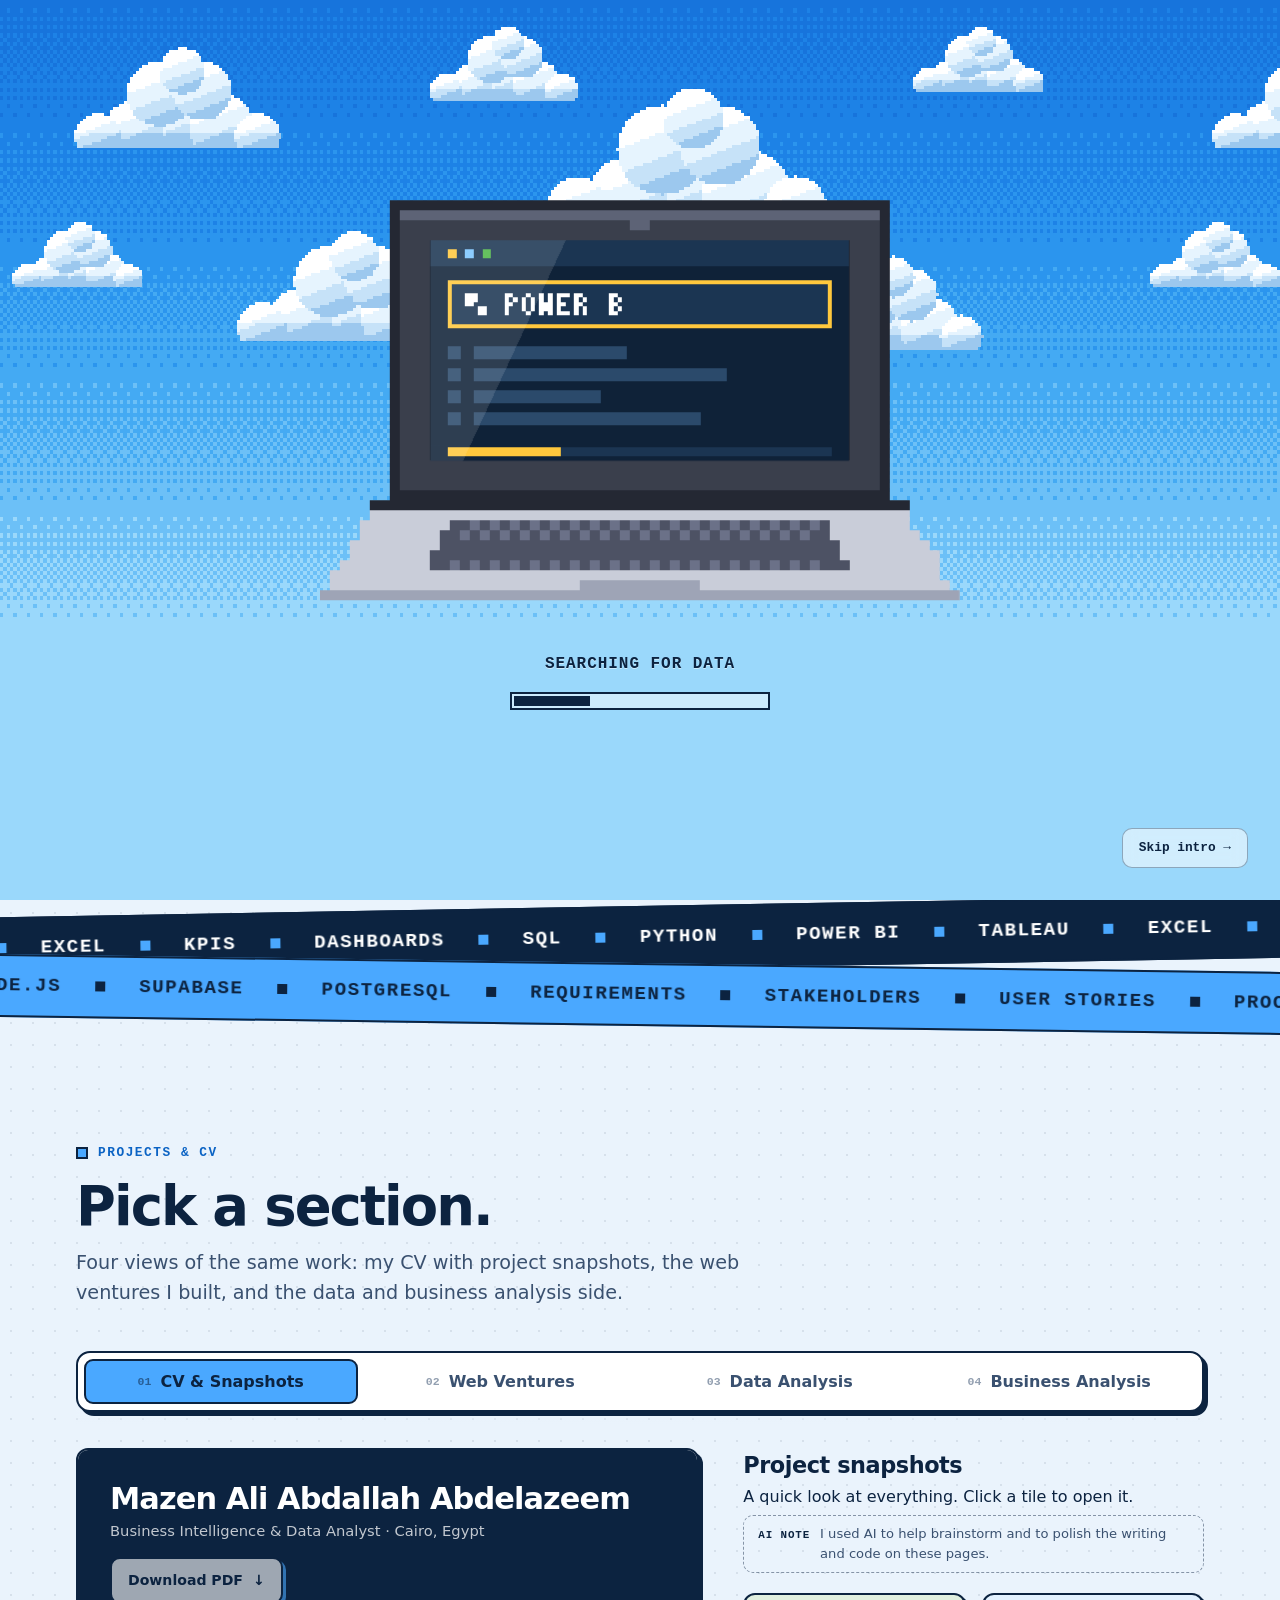
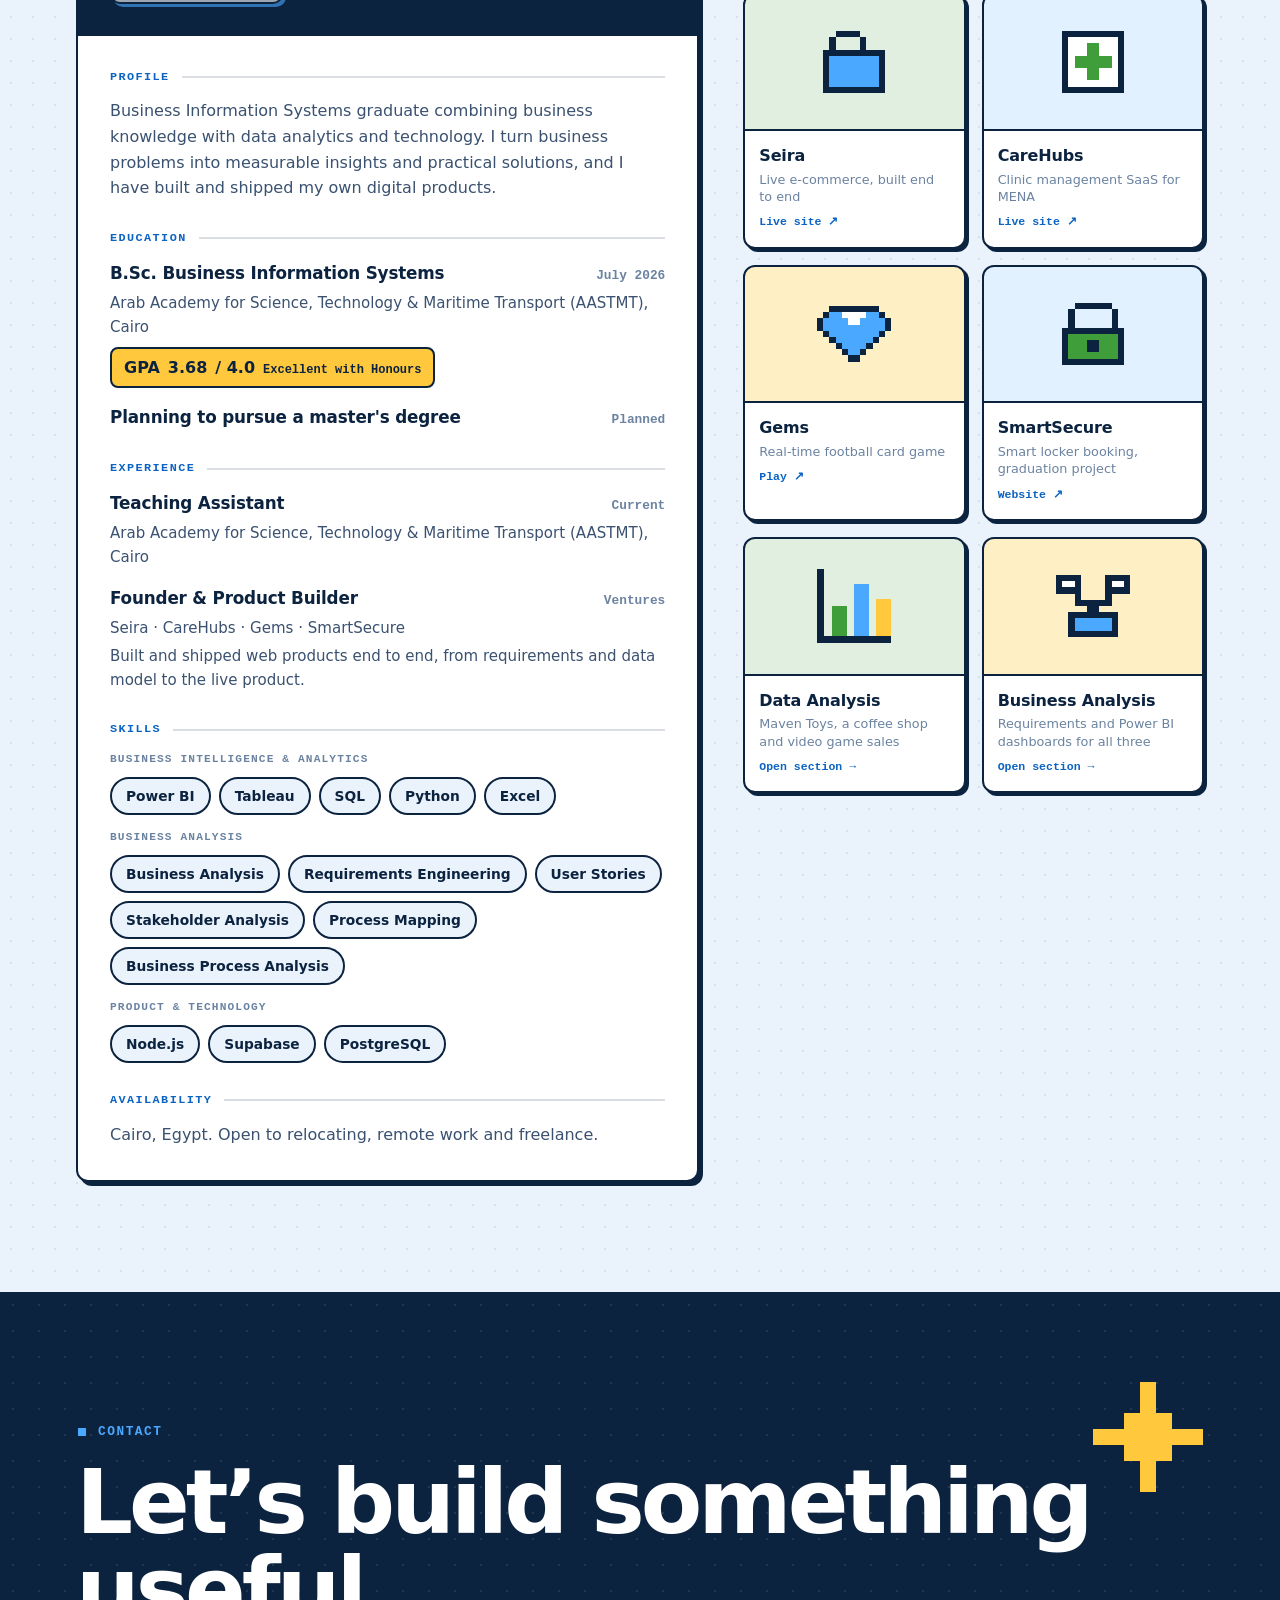
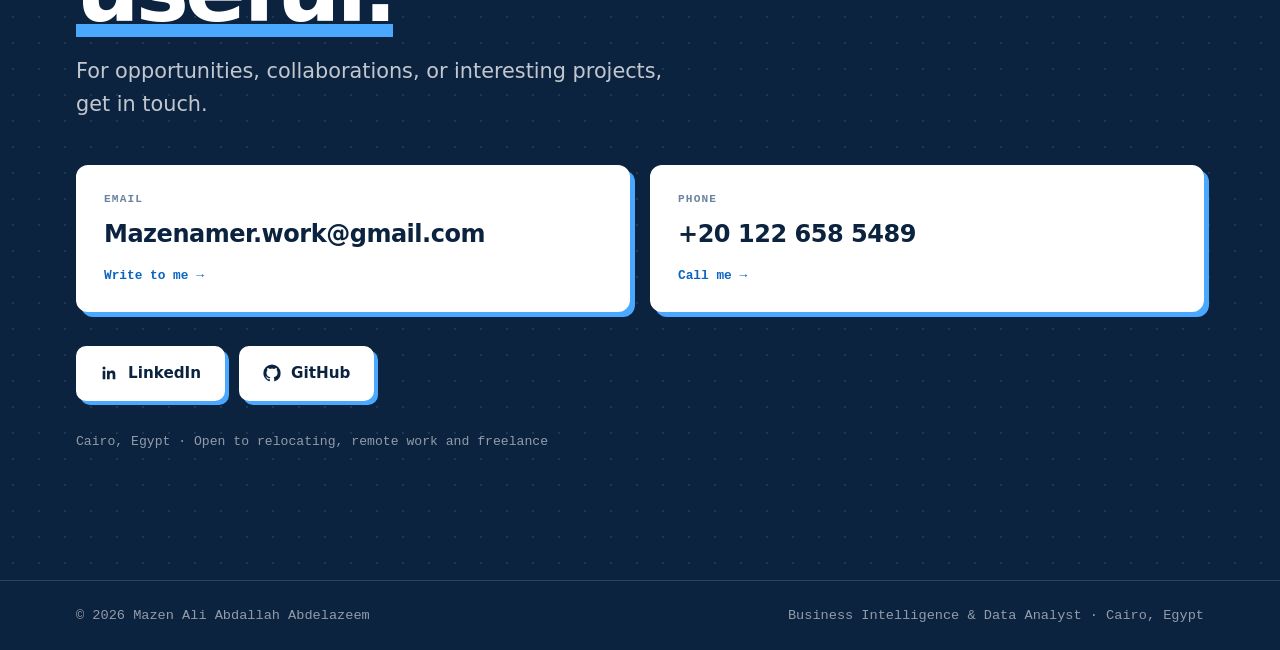
==== index.html @ 76135ace "Add coffee shop and video game case studies (data + business analysis), AI note, embed slots Co-Auth" ====
<!DOCTYPE html>
<html lang="en" class="no-js">
<head>
<meta charset="UTF-8">
<meta name="viewport" content="width=device-width, initial-scale=1">
<title>Mazen Ali Abdallah Abdelazeem | Business Intelligence & Data Analyst</title>
<meta name="description" content="Business Intelligence & Data Analyst based in Cairo, Egypt. SQL, Python, Power BI and Tableau, backed by business analysis and hands-on product building. Open to work: relocating, remote and freelance.">
<meta name="theme-color" content="#1a86e6">
<meta property="og:title" content="Mazen Ali Abdallah Abdelazeem | Business Intelligence & Data Analyst">
<meta property="og:description" content="Turning business questions into data-driven decisions and practical digital solutions.">
<meta property="og:type" content="website">
<link rel="icon" href="data:image/svg+xml,%3Csvg xmlns='http://www.w3.org/2000/svg' viewBox='0 0 16 16' shape-rendering='crispEdges'%3E%3Crect width='16' height='16' fill='%230c2340'/%3E%3Crect x='2' y='3' width='2' height='10' fill='%234aa8ff'/%3E%3Crect x='4' y='4' width='2' height='3' fill='%234aa8ff'/%3E%3Crect x='6' y='6' width='2' height='3' fill='%234aa8ff'/%3E%3Crect x='8' y='4' width='2' height='3' fill='%234aa8ff'/%3E%3Crect x='10' y='3' width='2' height='10' fill='%234aa8ff'/%3E%3C/svg%3E">

<script>
/* Pre-paint flags. "js-intro" hides the hero until the intro finishes.
   It is only set when the visitor has not asked for reduced motion. */
(function () {
  var d = document.documentElement;
  d.classList.remove('no-js');
  var reduce = window.matchMedia && matchMedia('(prefers-reduced-motion: reduce)').matches;
  if (!reduce) {
    d.classList.add('js-intro', 'locked');
    /* Safety net: if anything fails, reveal the page after 12s. */
    setTimeout(function () { d.classList.remove('js-intro', 'locked'); }, 12000);
  }
})();
</script>

<style>
/* ==================== DESIGN TOKENS ====================
   Change the palette here and the whole site (including the pixel art) follows. */
:root {
  --bg: #eaf3fc;
  --bg-2: #d6e8f9;
  --surface: #ffffff;
  --ink: #0c2340;
  --ink-2: #3a5170;
  --muted: #6b83a1;
  --accent: #4aa8ff;              /* sky blue (buttons, highlights) */
  --accent-text: #0b63c4;         /* darker blue for small text on light backgrounds */
  --accent-soft: rgba(74, 168, 255, .16);
  --tea: #3f9d3a;                 /* meadow green */
  --tea-soft: rgba(63, 157, 58, .16);
  --yel: #ffc83d;                 /* flower yellow */
  /* laptop pixel art */
  --lap-lid: #3a3f4c; --lap-lid-hi: #5d6376; --lap-dark: #242833;
  --lap-base: #c9cdd9; --lap-base-dark: #9ea4b6; --lap-key: #4d5264; --lap-key-hi: #6b7188; --lap-shadow: #1f5a2b;

  --line: 2px solid var(--ink);
  --hard: 4px 4px 0 var(--ink);
  --hard-lg: 6px 6px 0 var(--ink);
  --radius: 12px;
  --maxw: 1200px;
  --nav-h: 64px;
  --font-sans: "Inter", "Segoe UI", system-ui, -apple-system, "Helvetica Neue", Arial, sans-serif;
  --font-serif: "Iowan Old Style", "Palatino Linotype", Palatino, Georgia, serif;
  --font-mono: ui-monospace, "SF Mono", "Cascadia Code", Consolas, monospace;
}

*, *::before, *::after { box-sizing: border-box; }
html { scroll-behavior: smooth; scroll-padding-top: calc(var(--nav-h) + 16px); -webkit-text-size-adjust: 100%; }
html.locked { overflow: hidden; }
body {
  margin: 0; color: var(--ink); font-family: var(--font-sans); line-height: 1.6; font-size: 1rem;
  background-color: var(--bg);
  background-image: radial-gradient(rgba(12, 35, 64, .09) 1px, transparent 1px);
  background-size: 22px 22px;
  overflow-x: hidden; overflow-x: clip; -webkit-font-smoothing: antialiased;
}
img, svg, canvas { max-width: 100%; display: block; }
a { color: inherit; text-decoration: none; }
ul, ol { margin: 0; padding: 0; list-style: none; }
h1, h2, h3, h4, p { margin: 0; }
button { font: inherit; color: inherit; }
[hidden] { display: none !important; }
:focus-visible { outline: 3px solid var(--accent); outline-offset: 3px; border-radius: 6px; }
.skip-link { position: absolute; left: -999px; top: 8px; background: var(--accent); color: var(--ink); padding: 8px 14px; border: var(--line); border-radius: 8px; z-index: 2000; font-weight: 700; }
.skip-link:focus { left: 8px; }
.container { width: 100%; max-width: var(--maxw); margin: 0 auto; padding: 0 clamp(18px, 4vw, 36px); }

/* pixel colour classes (used by generated SVG sprites) */
.c-ink { fill: var(--ink); } .c-cream { fill: var(--surface); } .c-acc { fill: var(--accent); }
.c-tea { fill: var(--tea); } .c-yel { fill: var(--yel); } .c-lid { fill: var(--lap-lid); } .c-lidhi { fill: var(--lap-lid-hi); } .c-dark { fill: var(--lap-dark); }
.c-base { fill: var(--lap-base); } .c-based { fill: var(--lap-base-dark); } .c-key { fill: var(--lap-key); } .c-keyhi { fill: var(--lap-key-hi); }
.c-shadow { fill: var(--lap-shadow); opacity: .55; }
.spr svg { width: 100%; height: auto; }

/* ---------- Buttons: chunky pixel style ---------- */
.btn {
  display: inline-flex; align-items: center; justify-content: center; gap: 10px; padding: 13px 22px;
  font-weight: 700; font-size: .95rem; border: var(--line); border-radius: 10px; cursor: pointer;
  background: var(--surface); box-shadow: var(--hard);
  transition: transform .15s ease, box-shadow .15s ease, background .2s ease;
}
.btn:hover { transform: translate(-2px, -2px); box-shadow: 6px 6px 0 var(--ink); }
.btn:active { transform: translate(3px, 3px); box-shadow: 1px 1px 0 var(--ink); }
.btn-primary { background: var(--accent); }
.btn svg { width: 18px; height: 18px; fill: currentColor; flex: none; }

/* ---------- Scroll progress ---------- */
.progress { position: fixed; inset: 0 0 auto 0; height: 5px; z-index: 1100; background: transparent; pointer-events: none; }
.progress i { display: block; height: 100%; width: 100%; background: var(--accent); transform-origin: 0 50%; transform: scaleX(0); border-right: 2px solid var(--ink); }

/* ==================== NAVIGATION ==================== */
.nav {
  position: fixed; inset: 0 0 auto 0; height: var(--nav-h); z-index: 800;
  background: rgba(234, 243, 252, .82); backdrop-filter: blur(10px); -webkit-backdrop-filter: blur(10px);
  border-bottom: 2px solid transparent; transition: transform .7s cubic-bezier(.2, .8, .2, 1), border-color .3s;
}
.nav.scrolled { border-bottom-color: var(--ink); }
.nav .container { height: 100%; display: flex; align-items: center; justify-content: space-between; }
.brand { display: flex; align-items: center; gap: 10px; font-weight: 800; letter-spacing: -.01em; }
.brand-mark { width: 30px; height: 30px; background: var(--ink); border-radius: 6px; padding: 5px; }
.menu { display: flex; align-items: center; gap: 6px; }
.menu a, .menu button.mlink {
  position: relative; padding: 8px 16px; font-weight: 650; font-size: .95rem; background: none; border: 0; cursor: pointer; border-radius: 8px;
}
.menu a::after, .menu button.mlink::after { content: ""; position: absolute; left: 16px; right: 16px; bottom: 4px; height: 3px; background: var(--accent); transform: scaleX(0); transform-origin: 0 50%; transition: transform .3s; }
.menu a:hover::after, .menu button.mlink:hover::after { transform: scaleX(1); }
.menu .btn-nav { border: var(--line); background: var(--accent); box-shadow: 3px 3px 0 var(--ink); margin-left: 6px; }
.menu .btn-nav::after { display: none; }
.menu .btn-nav:hover { transform: translate(-1px, -1px); box-shadow: 4px 4px 0 var(--ink); }
.nav-toggle { display: none; width: 44px; height: 44px; border: var(--line); background: var(--surface); border-radius: 10px; cursor: pointer; box-shadow: 3px 3px 0 var(--ink); }
.nav-toggle span, .nav-toggle span::before, .nav-toggle span::after { display: block; width: 18px; height: 2px; background: var(--ink); margin: auto; position: relative; transition: transform .25s, background .25s; }
.nav-toggle span::before, .nav-toggle span::after { content: ""; position: absolute; left: 0; }
.nav-toggle span::before { top: -6px; } .nav-toggle span::after { top: 6px; }
.nav-toggle[aria-expanded="true"] span { background: transparent; }
.nav-toggle[aria-expanded="true"] span::before { transform: translateY(6px) rotate(45deg); }
.nav-toggle[aria-expanded="true"] span::after { transform: translateY(-6px) rotate(-45deg); }
.js-intro:not(.ready) .nav { transform: translateY(-110%); }

/* ==================== INTRO OVERLAY ==================== */
#intro { position: fixed; inset: 0; z-index: 900; display: none; overflow: hidden; background: #1a86e6 center / 100% 100% no-repeat; image-rendering: pixelated; transition: opacity .9s ease; }
.js-intro #intro { display: block; }
#intro.leaving { opacity: 0; pointer-events: none; }
.intro-cap { position: absolute; left: 0; right: 0; text-align: center; color: var(--ink); text-shadow: 0 1px 0 rgba(255, 255, 255, .5); font-family: var(--font-mono); font-size: clamp(.8rem, 2vw, 1rem); font-weight: 700; letter-spacing: .06em; text-transform: uppercase; transition: opacity .4s; z-index: 2; }
.intro-cap .dots::after { content: ""; animation: dots 1.2s steps(4) infinite; }
@keyframes dots { 0% { content: ""; } 25% { content: "."; } 50% { content: ".."; } 75% { content: "..."; } }
.intro-bar { width: min(260px, 60vw); height: 18px; border: 2px solid var(--ink); background: rgba(255, 255, 255, .5); margin: 14px auto 0; padding: 2px; }
.intro-bar i { display: block; height: 100%; width: 0; background: var(--ink); }
#intro.leaving .intro-cap { opacity: 0; }
.intro-skip { position: absolute; z-index: 2; right: clamp(16px, 3vw, 32px); bottom: clamp(16px, 3vw, 32px); padding: 9px 16px; font-family: var(--font-mono); font-size: .8rem; background: rgba(255, 255, 255, .55); color: var(--ink); border: 1px solid rgba(12, 35, 64, .35); box-shadow: none; backdrop-filter: blur(8px); }
.intro-skip:hover { background: #fff; color: var(--ink); box-shadow: none; }

/* ==================== NAV OVER THE HERO (glass), solid after scrolling ==================== */
.nav { color: #fff; background: transparent; backdrop-filter: none; -webkit-backdrop-filter: none; }
.brand { font-family: var(--font-serif); font-weight: 500; font-size: 1.35rem; letter-spacing: -.01em; }
.brand-mark { background: rgba(255, 255, 255, .2); border: 1px solid rgba(255, 255, 255, .45); }
.menu { background: rgba(255, 255, 255, .16); border: 1px solid rgba(255, 255, 255, .3); backdrop-filter: blur(10px); -webkit-backdrop-filter: blur(10px); border-radius: 999px; padding: 5px 6px; gap: 2px; }
.menu a, .menu button.mlink { color: #fff; border-radius: 999px; }
.menu a::after, .menu button.mlink::after { background: #fff; }
.menu .btn-nav { background: #fff; color: var(--ink); border: 0; box-shadow: none; margin-left: 2px; }
.menu .btn-nav:hover { transform: none; box-shadow: none; background: var(--yel); }
.nav.scrolled { background: rgba(234, 243, 252, .9); backdrop-filter: blur(10px); -webkit-backdrop-filter: blur(10px); border-bottom-color: var(--ink); color: var(--ink); }
.nav.scrolled .menu { background: rgba(12, 35, 64, .06); border-color: rgba(12, 35, 64, .18); }
.nav.scrolled .menu a, .nav.scrolled .menu button.mlink { color: var(--ink); }
.nav.scrolled .menu a::after, .nav.scrolled .menu button.mlink::after { background: var(--accent-text); }
.nav.scrolled .menu .btn-nav { background: var(--accent); }
.nav.scrolled .brand-mark { background: var(--ink); border-color: var(--ink); }

/* ==================== HERO: pixel landscape ==================== */
.hero { position: relative; overflow-x: clip; min-height: max(100svh, 700px); padding: calc(var(--nav-h) + clamp(30px, 5vw, 60px)) 0 40px; color: #fff; }
.sky, .scene { position: absolute; pointer-events: none; overflow: hidden; }
.sky { inset: -24px -24px 0 -24px; background: #1a86e6 center / 100% 100% no-repeat; image-rendering: pixelated; }
.cloudwrap { position: absolute; inset: 0; overflow: hidden; -webkit-mask-image: linear-gradient(90deg, transparent 0, transparent 30%, #000 58%); mask-image: linear-gradient(90deg, transparent 0, transparent 30%, #000 58%); }
.clouds { position: absolute; top: 0; left: 0; height: min(100%, 640px); width: calc(100% + var(--tile, 1400px)); background-size: auto 100%; background-repeat: repeat-x; image-rendering: pixelated; animation: drift 170s linear infinite; }
@keyframes drift { to { transform: translateX(calc(var(--tile, 1400px) * -1)); } }
.scene { inset: 0; }
.scene canvas { position: absolute; left: 50%; bottom: 0; width: max(100%, 900px); height: auto; aspect-ratio: 16 / 9; transform: translateX(-50%) translate3d(var(--px, 0), 0, 0) scale(1.03); transform-origin: 50% 100%; image-rendering: pixelated; }
.rays { position: absolute; inset: 0; pointer-events: none; background: linear-gradient(105deg, transparent 50%, rgba(255, 255, 255, .11) 55%, transparent 61%, rgba(255, 255, 255, .07) 67%, transparent 74%); }
.hero .container { position: relative; z-index: 3; }
.hero-copy { position: relative; isolation: isolate; max-width: min(660px, 100%); }
.hero-copy::before { content: ""; position: absolute; z-index: -2; inset: -40px -60px -40px -80px; background: radial-gradient(ellipse at 40% 50%, rgba(8, 70, 160, .38), rgba(8, 70, 160, 0) 68%); pointer-events: none; }
.status { display: inline-flex; align-items: center; gap: 10px; font-family: var(--font-mono); font-size: .78rem; font-weight: 700; padding: 7px 14px; border: 1px solid rgba(255, 255, 255, .4); border-radius: 999px; background: rgba(255, 255, 255, .16); backdrop-filter: blur(8px); -webkit-backdrop-filter: blur(8px); }
.status i { width: 9px; height: 9px; background: #7cffb2; border-radius: 50%; animation: pulse 1.6s infinite; }
@keyframes pulse { 0% { box-shadow: 0 0 0 0 rgba(124, 255, 178, .7); } 100% { box-shadow: 0 0 0 10px rgba(124, 255, 178, 0); } }
.hero-role { margin-top: 22px; font-family: var(--font-mono); font-weight: 700; color: #dff0ff; font-size: clamp(.85rem, 1.5vw, 1rem); letter-spacing: .04em; text-transform: uppercase; }
.hero h1 { margin-top: 8px; font-size: clamp(2.8rem, 6.4vw, 5.4rem); line-height: 1.02; letter-spacing: -.045em; font-weight: 600; text-shadow: 0 2px 26px rgba(0, 60, 140, .28); }
.hero h1 .hl { position: relative; white-space: nowrap; }
.hero h1 .hl::after { content: ""; position: absolute; left: 0; right: 0; bottom: .06em; height: .15em; background: var(--yel); z-index: -1; transform: scaleX(0); transform-origin: 0 50%; transition: transform .8s .9s cubic-bezier(.2, .8, .2, 1); }
.ready .hero h1 .hl::after, html:not(.js-intro) .hero h1 .hl::after { transform: scaleX(1); }
.w { display: inline-block; overflow: hidden; vertical-align: bottom; padding: 0 .04em .12em; margin: 0 -.04em -.12em; }
.w > span { display: inline-block; transition: transform .9s cubic-bezier(.2, .9, .2, 1); transition-delay: calc(var(--i) * 90ms + .1s); }
.js-intro:not(.ready) .w > span { transform: translateY(110%); }
.hero-name { margin-top: 12px; font-size: .88rem; color: #fff; font-family: var(--font-mono); text-shadow: 0 1px 10px rgba(0, 50, 120, .6); }
.hero-lead { margin-top: 18px; max-width: 30em; font-size: clamp(1.08rem, 1.8vw, 1.32rem); color: #ecf6ff; font-weight: 400; text-shadow: 0 1px 14px rgba(0, 60, 140, .3); }
.hero-cta { margin-top: 28px; display: flex; flex-wrap: wrap; gap: 12px; }
.btn-hero { background: #fff; color: var(--ink); border: 0; box-shadow: 0 10px 26px -10px rgba(0, 40, 100, .55); border-radius: 10px; }
.btn-hero:hover { transform: translateY(-2px); box-shadow: 0 14px 30px -10px rgba(0, 40, 100, .6); background: var(--yel); }
.btn-hero:active { transform: translateY(1px); box-shadow: none; }
.btn-glass { background: rgba(255, 255, 255, .18); color: #fff; border: 1px solid rgba(255, 255, 255, .4); box-shadow: none; backdrop-filter: blur(8px); -webkit-backdrop-filter: blur(8px); border-radius: 10px; }
.btn-glass:hover { transform: translateY(-2px); background: rgba(255, 255, 255, .3); box-shadow: none; }
.btn-glass:active { transform: translateY(1px); }
.socials { margin-top: 24px; display: flex; gap: 10px; }
.icon-link { width: 44px; height: 44px; display: grid; place-items: center; border: 1px solid rgba(255, 255, 255, .4); border-radius: 10px; background: rgba(255, 255, 255, .16); color: #fff; backdrop-filter: blur(8px); -webkit-backdrop-filter: blur(8px); transition: transform .15s, background .2s, color .2s; }
.icon-link:hover { transform: translateY(-2px); background: #fff; color: var(--ink); }
.icon-link svg { width: 20px; height: 20px; fill: currentColor; }
.h-item { transition: opacity .8s ease, transform .8s cubic-bezier(.2, .8, .2, 1); transition-delay: calc(var(--i, 0) * 110ms + .35s); }
.js-intro:not(.ready) .h-item { opacity: 0; transform: translateY(26px); }

/* glass summary cards (professional summary), like Cofounder's task cards */
.tasks { position: absolute; z-index: 3; right: clamp(16px, 5vw, 84px); top: calc(var(--nav-h) + 11%); width: min(400px, 36vw); display: grid; gap: 12px;
  transform: translate3d(var(--tx, 0), var(--ty, 0), 0) perspective(1000px) rotateY(-16deg) rotateX(5deg) rotateZ(-2deg); transform-origin: 100% 50%; }
.task { display: flex; flex-direction: column; gap: 3px; padding: 13px 18px; border-radius: 12px; background: rgba(14, 52, 84, .4); border: 1px solid rgba(255, 255, 255, .22); backdrop-filter: blur(10px); -webkit-backdrop-filter: blur(10px); color: #fff; opacity: .72; transition: background .5s, transform .5s, opacity .5s; transition-delay: 0s; }
.task small { font-family: var(--font-mono); font-size: .68rem; letter-spacing: .08em; text-transform: uppercase; color: #b8dcff; display: flex; align-items: center; gap: 8px; }
.task small i { width: 7px; height: 7px; border-radius: 50%; background: #7cffb2; opacity: .5; }
.task b { font-size: .95rem; font-weight: 600; line-height: 1.35; }
.task.on { opacity: 1; background: rgba(14, 52, 84, .62); transform: translateX(-12px); }
.task.on small i { opacity: 1; animation: pulse 1.6s infinite; }
.js-intro:not(.ready) .task { opacity: 0; transform: translateX(50px); }
.tasks .task:nth-child(1) { transition-delay: .9s; } .tasks .task:nth-child(2) { transition-delay: 1.05s; }
.tasks .task:nth-child(3) { transition-delay: 1.2s; } .tasks .task:nth-child(4) { transition-delay: 1.35s; }
.ready .task { transition-delay: 0s !important; }

/* the pixel laptop: the intro scales this up, then flies it back to this spot */
.pc-wrap { position: absolute; z-index: 2; left: 54%; bottom: 4%; width: clamp(260px, 29vw, 440px); transform-origin: 50% 50%; }
.pc-wrap.flying { z-index: 1000; will-change: transform; }
.pc-wrap .c-shadow { transition: opacity .8s .5s; }
.pc-wrap.flying .c-shadow { opacity: 0; }
.pc-bob { position: relative; animation: bob 5s ease-in-out infinite; }
@keyframes bob { 50% { transform: translateY(-6px); } }
.pc-wrap svg { width: 100%; height: auto; }
.pc-screen { position: absolute; left: 17.1875%; top: 11.3636%; width: 65.625%; height: 50%; overflow: hidden; }
.pc-screen canvas { width: 100%; height: 100%; image-rendering: pixelated; }
.pc-screen::after { content: ""; position: absolute; inset: 0; background: linear-gradient(115deg, rgba(255, 255, 255, .13) 0 26%, transparent 26% 100%); pointer-events: none; }

/* ==================== MARQUEE ==================== */
.mq-wrap { overflow-x: clip; padding: 6px 0; }
.marquee { border-block: var(--line); background: var(--ink); color: var(--surface); overflow: hidden; padding: 14px 0; transform: rotate(-1deg); margin: 0 -2vw; }
.marquee + .marquee { background: var(--accent); color: var(--ink); transform: rotate(.8deg); margin-top: -6px; }
.mq-track { display: flex; width: max-content; will-change: transform; }
.mq-track span { font-family: var(--font-mono); font-weight: 800; font-size: clamp(.95rem, 2vw, 1.2rem); letter-spacing: .08em; text-transform: uppercase; white-space: nowrap; display: inline-flex; align-items: center; }
.mq-track span::after { content: ""; width: 10px; height: 10px; background: var(--accent); margin: 0 clamp(18px, 3vw, 34px); flex: none; }
.marquee + .marquee .mq-track span::after { background: var(--ink); }

/* ==================== SHARED SECTION BITS ==================== */
section { position: relative; }
.eyebrow { font-family: var(--font-mono); font-size: .8rem; letter-spacing: .12em; text-transform: uppercase; font-weight: 800; color: var(--accent-text); display: inline-flex; gap: 10px; align-items: center; }
.eyebrow::before { content: ""; width: 12px; height: 12px; background: var(--accent); border: 2px solid var(--ink); }
.section-title { margin-top: 12px; font-size: clamp(2rem, 5vw, 3.4rem); line-height: 1.04; letter-spacing: -.035em; font-weight: 850; }
.section-sub { margin-top: 12px; color: var(--ink-2); font-size: clamp(1rem, 1.7vw, 1.2rem); max-width: 36em; }

/* scroll-reveal system (JS adds .in) */
.rv { opacity: 0; transition: opacity .8s ease, transform .8s cubic-bezier(.2, .8, .2, 1), filter .8s ease; }
.rv[data-a="up"], .rv:not([data-a]) { transform: translateY(34px); }
.rv[data-a="left"] { transform: translateX(-46px); }
.rv[data-a="right"] { transform: translateX(46px); }
.rv[data-a="zoom"] { transform: scale(.88); }
.rv[data-a="blur"] { transform: translateY(20px); filter: blur(8px); }
.rv.in { opacity: 1; transform: none; filter: none; }
.no-js .rv { opacity: 1; transform: none; }

/* ==================== PROJECTS AREA + TABS ==================== */
#work { padding: clamp(64px, 9vw, 110px) 0 clamp(64px, 9vw, 110px); overflow-x: clip; }
.tabbar { position: sticky; top: var(--nav-h); z-index: 600; padding: 12px 0; margin-top: 30px; background: linear-gradient(var(--bg) 82%, rgba(234, 243, 252, 0)); }
.tabs { position: relative; display: grid; grid-template-columns: repeat(4, 1fr); gap: 6px; padding: 6px; border: var(--line); border-radius: 14px; background: var(--surface); box-shadow: var(--hard); }
.tab { position: relative; z-index: 1; border: 0; background: none; padding: 13px 10px; border-radius: 9px; cursor: pointer; font-weight: 750; color: var(--ink-2); display: flex; align-items: center; justify-content: center; gap: 9px; transition: color .25s; text-align: center; line-height: 1.2; }
.tab .n { font-family: var(--font-mono); font-size: .72rem; opacity: .55; }
.t-s { display: none; }
.tab:hover { color: var(--ink); }
.tab[aria-selected="true"] { color: var(--ink); }
.tab-ind { position: absolute; left: 0; top: 0; z-index: 0; border-radius: 9px; background: var(--accent); border: var(--line); transition: transform .5s cubic-bezier(.3, 1.35, .5, 1), width .5s cubic-bezier(.3, 1.35, .5, 1), height .3s; }
.panels { margin-top: 24px; min-height: 60vh; }
.panel { will-change: transform, opacity; }

/* cards */
.grid { display: grid; gap: 26px; grid-template-columns: repeat(auto-fill, minmax(min(100%, 340px), 1fr)); }
.grid-2 { grid-template-columns: repeat(auto-fill, minmax(min(100%, 460px), 1fr)); }
.card { background: var(--surface); border: var(--line); border-radius: var(--radius); box-shadow: var(--hard); overflow: hidden; display: flex; flex-direction: column; transition: transform .2s ease, box-shadow .2s ease; }
.card:hover { transform: translate(-3px, -3px); box-shadow: var(--hard-lg); }
.card-body { padding: 24px; display: flex; flex-direction: column; gap: 14px; flex: 1; }
.card h3 { font-size: 1.3rem; letter-spacing: -.02em; line-height: 1.2; }
.card .oneliner { color: var(--accent-text); font-weight: 750; font-size: .95rem; }
.card p { color: var(--ink-2); font-size: .96rem; }
.tags { display: flex; flex-wrap: wrap; gap: 8px; }
.tag { font-family: var(--font-mono); font-size: .72rem; font-weight: 700; padding: 4px 10px; border: 2px solid var(--ink); border-radius: 6px; background: var(--bg); white-space: nowrap; }
.tag.tool { background: var(--tea-soft); }
.card-label { font-family: var(--font-mono); font-size: .7rem; letter-spacing: .1em; text-transform: uppercase; font-weight: 800; color: var(--muted); }
.questions { border-top: 2px dashed rgba(12, 35, 64, .25); padding-top: 14px; }
.questions .card-label { margin-bottom: 8px; }
.focus-list { display: grid; gap: 6px; font-size: .92rem; color: var(--ink-2); }
.focus-list li { padding-left: 18px; position: relative; }
.focus-list li::before { content: ""; position: absolute; left: 0; top: .55em; width: 8px; height: 8px; background: var(--accent); border: 1.5px solid var(--ink); }
.card-actions { margin-top: auto; padding-top: 6px; display: flex; flex-wrap: wrap; gap: 10px 20px; }
.link-arrow { font-weight: 800; font-size: .93rem; display: inline-flex; gap: 6px; align-items: center; border-bottom: 3px solid var(--accent); padding-bottom: 1px; }
.link-arrow.ghost { border-bottom-color: var(--ink); }
.link-arrow span { transition: transform .2s; }
.link-arrow:hover span { transform: translateX(5px); }
.link-arrow[aria-disabled="true"] { opacity: .45; pointer-events: none; border-bottom-style: dashed; }
.pending-note { font-size: .74rem; color: var(--muted); font-family: var(--font-mono); font-weight: 600; }
.card-visual { position: relative; aspect-ratio: 16 / 8; border-bottom: var(--line); display: grid; place-items: center; overflow: hidden;
  background: linear-gradient(135deg, var(--accent-soft), var(--tea-soft)), var(--bg-2); }
.card-visual::before { content: ""; position: absolute; inset: 0; background-image: radial-gradient(rgba(12, 35, 64, .14) 1px, transparent 1px); background-size: 14px 14px; }
.card-visual img { position: absolute; inset: 0; width: 100%; height: 100%; object-fit: cover; z-index: 2; }
.card-visual img[src=""], .card-visual img:not([src]) { display: none; }
.card-visual .spr { width: clamp(64px, 14%, 96px); position: relative; transition: transform .35s cubic-bezier(.3, 1.6, .5, 1); }
.card:hover .card-visual .spr { transform: scale(1.15) rotate(-4deg); }
.ph-label { position: absolute; left: 12px; bottom: 10px; font-family: var(--font-mono); font-size: .68rem; text-transform: uppercase; letter-spacing: .08em; color: var(--muted); font-weight: 700; z-index: 1; }
.card.slot { background: transparent; border-style: dashed; box-shadow: none; }
.card.slot:hover { transform: none; box-shadow: none; }
.card.slot .card-visual { background: none; border-bottom-style: dashed; aspect-ratio: 16 / 6; }
.slot-inner { position: relative; text-align: center; padding: 24px; color: var(--muted); display: grid; gap: 4px; font-size: .9rem; }
.slot-inner strong { color: var(--ink); }

/* ---------- Panel 1: CV & snapshots ---------- */
.cv-layout { display: grid; grid-template-columns: 1.15fr .85fr; gap: clamp(24px, 4vw, 44px); align-items: start; }
.cv { background: var(--surface); border: var(--line); border-radius: var(--radius); box-shadow: var(--hard); overflow: hidden; }
.cv-top { padding: clamp(22px, 3vw, 32px); background: var(--ink); color: var(--surface); display: flex; flex-wrap: wrap; gap: 14px 24px; justify-content: space-between; align-items: flex-end; }
.cv-top h3 { font-size: clamp(1.4rem, 3vw, 1.9rem); letter-spacing: -.03em; line-height: 1.1; }
.cv-top p { color: rgba(255, 255, 255, .75); font-size: .92rem; margin-top: 4px; }
.cv-top .btn { box-shadow: 3px 3px 0 var(--accent); color: var(--ink); padding: 10px 16px; font-size: .88rem; }
.cv-top .btn[aria-disabled="true"] { opacity: .6; pointer-events: none; }
.cv-body { padding: clamp(20px, 3vw, 32px); display: grid; gap: 28px; }
.cv-sec h4 { font-family: var(--font-mono); font-size: .74rem; letter-spacing: .12em; text-transform: uppercase; font-weight: 800; color: var(--accent-text); display: flex; align-items: center; gap: 12px; margin-bottom: 12px; }
.cv-sec h4::after { content: ""; flex: 1; height: 2px; background: var(--ink); opacity: .15; }
.cv-item + .cv-item { margin-top: 16px; }
.cv-item .row { display: flex; flex-wrap: wrap; justify-content: space-between; gap: 4px 16px; align-items: baseline; }
.cv-item h5 { margin: 0; font-size: 1.05rem; letter-spacing: -.01em; }
.cv-item .when { font-family: var(--font-mono); font-size: .8rem; color: var(--muted); font-weight: 700; }
.cv-item .where { color: var(--ink-2); font-size: .94rem; }
.cv-item p { color: var(--ink-2); font-size: .94rem; margin-top: 4px; }
.gpa { display: inline-flex; flex-wrap: wrap; align-items: baseline; gap: 2px 8px; margin-top: 8px; padding: 6px 12px; border: var(--line); border-radius: 8px; background: var(--yel); font-weight: 800; }
.gpa small { font-weight: 600; font-family: var(--font-mono); font-size: .75rem; }
.pills { display: flex; flex-wrap: wrap; gap: 8px; }
.pill { padding: 6px 14px; border: 2px solid var(--ink); border-radius: 999px; font-size: .86rem; font-weight: 650; background: var(--bg); transition: background .2s, transform .2s; }
.pill:hover { background: var(--accent); transform: translateY(-2px); }
.skill-block + .skill-block { margin-top: 14px; }
.skill-block .card-label { margin-bottom: 8px; display: block; }
.snap-col h3 { font-size: 1.4rem; letter-spacing: -.02em; }
.snap-col > p { color: var(--ink-2); margin: 6px 0 20px; }
.snaps { display: grid; grid-template-columns: repeat(2, 1fr); gap: 16px; }
.snap { display: flex; flex-direction: column; text-align: left; background: var(--surface); border: var(--line); border-radius: 12px; box-shadow: 3px 3px 0 var(--ink); cursor: pointer; overflow: hidden; padding: 0; transition: transform .2s, box-shadow .2s; }
.snap:hover { transform: translate(-3px, -3px) rotate(-.6deg); box-shadow: 6px 6px 0 var(--ink); }
.snap .thumb { aspect-ratio: 16 / 10; display: grid; place-items: center; border-bottom: var(--line); background: var(--tea-soft); position: relative; }
.snap:nth-child(2n) .thumb { background: var(--accent-soft); }
.snap:nth-child(3n) .thumb { background: rgba(255, 201, 60, .3); }
.snap .thumb .spr { width: 34%; transition: transform .3s cubic-bezier(.3, 1.6, .5, 1); }
.snap:hover .thumb .spr { transform: scale(1.18) rotate(5deg); }
.snap .meta { padding: 12px 14px 14px; }
.snap .meta b { display: block; font-size: 1rem; letter-spacing: -.01em; }
.snap .meta span { display: block; font-size: .8rem; color: var(--muted); line-height: 1.35; margin-top: 2px; }
.snap .meta em { display: inline-block; margin-top: 8px; font-style: normal; font-family: var(--font-mono); font-size: .72rem; font-weight: 800; color: var(--accent-text); }

/* ---------- Ventures ---------- */
.venture-top { display: flex; align-items: center; gap: 14px; }
.venture-top h3 { margin-bottom: 2px; }
.venture-top .oneliner { line-height: 1.35; }
.avatar { flex: none; width: 46px; height: 46px; border: var(--line); border-radius: 10px; display: grid; place-items: center; font-weight: 850; background: var(--yel); }

/* ---------- Data pipeline ---------- */
.pipeline { position: relative; display: grid; grid-template-columns: repeat(6, 1fr); border: var(--line); border-radius: var(--radius); background: var(--surface); box-shadow: var(--hard); overflow: hidden; margin-bottom: 34px; }
.pipe-step { position: relative; padding: 20px 16px; transition: background .5s; transition-delay: calc(var(--i) * .28s + .3s); }
.pipe-step + .pipe-step { border-left: 2px solid var(--ink); }
.pipeline.in .pipe-step { background: var(--accent-soft); }
.pipeline.in .pipe-step:last-child { background: var(--accent); }
.pipe-step .n { font-family: var(--font-mono); font-size: .72rem; font-weight: 800; color: var(--muted); }
.pipe-step h3 { font-size: 1rem; margin: 6px 0 4px; letter-spacing: -.01em; }
.pipe-step p { font-size: .8rem; color: var(--ink-2); line-height: 1.45; }
.packet { position: absolute; left: 0; top: 0; height: 6px; width: 6px; background: var(--ink); z-index: 2; opacity: 0; }
.pipeline.in .packet { animation: packet 4.5s .5s linear infinite; }
@keyframes packet { 0% { left: 0; opacity: 1; } 95% { opacity: 1; } 100% { left: calc(100% - 6px); opacity: 0; } }
.pipe-line { position: absolute; left: 0; right: 0; top: 0; height: 6px; background: repeating-linear-gradient(90deg, var(--ink) 0 6px, transparent 6px 12px); opacity: .18; }

/* ---------- Business analysis panels ---------- */
.ba-split { display: grid; grid-template-columns: 1fr 1fr; gap: 26px; margin-bottom: 30px; }
.panel-box { background: var(--surface); border: var(--line); border-radius: var(--radius); box-shadow: var(--hard); padding: clamp(22px, 3vw, 30px); }
.panel-box h3 { font-size: 1.2rem; letter-spacing: -.02em; }
.panel-box .sub { color: var(--ink-2); font-size: .94rem; margin: 4px 0 18px; }
.panel-box .card-label { display: block; margin-bottom: 10px; }
.bridge { margin-bottom: 40px; padding: 22px 26px; border: var(--line); border-radius: var(--radius); background: var(--yel); box-shadow: var(--hard); font-weight: 650; font-size: clamp(1rem, 1.7vw, 1.15rem); }
.subhead { font-size: 1.25rem; margin-bottom: 20px; letter-spacing: -.02em; }
.panel-head { margin-bottom: 30px; }
.panel-head h3 { font-size: clamp(1.5rem, 3.2vw, 2.1rem); letter-spacing: -.03em; line-height: 1.1; }
.panel-head p { margin-top: 8px; color: var(--ink-2); font-size: 1.05rem; max-width: 36em; }

/* ==================== CONTACT ==================== */
.contact { background: var(--ink); color: var(--surface); padding: clamp(72px, 10vw, 130px) 0; overflow: hidden; }
.contact::before { content: ""; position: absolute; inset: 0; background-image: radial-gradient(rgba(255, 255, 255, .09) 1.5px, transparent 1.5px); background-size: 26px 26px; }
.contact .container { position: relative; }
.contact .eyebrow { color: var(--accent); }
.contact h2 { margin-top: 14px; font-size: clamp(2.4rem, 7.4vw, 5.6rem); line-height: .98; letter-spacing: -.045em; font-weight: 850; max-width: 12em; }
.contact h2 .hl { color: var(--accent); }
.contact .lead { margin-top: 20px; color: rgba(255, 255, 255, .75); font-size: clamp(1.05rem, 1.8vw, 1.3rem); max-width: 30em; }
.contact-cards { margin-top: 44px; display: grid; grid-template-columns: repeat(auto-fit, minmax(min(100%, 300px), 1fr)); gap: 20px; }
.c-card { display: flex; flex-direction: column; gap: 6px; padding: 24px 26px; background: var(--surface); color: var(--ink); border: 2px solid var(--surface); border-radius: var(--radius); box-shadow: 5px 5px 0 var(--accent); transition: transform .2s, box-shadow .2s; }
.c-card:hover { transform: translate(-3px, -3px); box-shadow: 8px 8px 0 var(--accent); }
.c-card .card-label { color: var(--muted); }
.c-card b { font-size: clamp(1.1rem, 2.4vw, 1.5rem); letter-spacing: -.02em; word-break: break-word; }
.c-card em { font-style: normal; font-family: var(--font-mono); font-size: .8rem; font-weight: 800; color: var(--accent-text); margin-top: 6px; }
.contact-links { margin-top: 34px; display: flex; flex-wrap: wrap; gap: 14px; }
.contact-links .btn { box-shadow: 4px 4px 0 var(--accent); background: var(--surface); color: var(--ink); border-color: var(--surface); }
.contact-links .btn:hover { box-shadow: 6px 6px 0 var(--accent); }
.contact .avail { margin-top: 30px; font-family: var(--font-mono); font-size: .82rem; color: rgba(255, 255, 255, .55); }
.contact-sprite { position: absolute; right: clamp(16px, 6vw, 90px); top: clamp(30px, 8vw, 90px); width: clamp(50px, 9vw, 110px); }
footer { background: var(--ink); color: rgba(255, 255, 255, .55); border-top: 1px solid rgba(255, 255, 255, .15); padding: 24px 0; font-size: .85rem; font-family: var(--font-mono); }
footer .container { display: flex; flex-wrap: wrap; justify-content: space-between; gap: 10px; }

/* ==================== RESPONSIVE ==================== */
@media (max-width: 980px) {
  .hero { padding-bottom: clamp(300px, 70vw, 420px); }
  .cloudwrap { -webkit-mask-image: none; mask-image: none; opacity: .5; }
  .sky, #intro { background-image: linear-gradient(#1774dc 0%, #1d82e6 18%, #2b95ee 38%, #44aaf3 58%, #6cc0f7 78%, #9ad8fb 100%) !important; }
  .tasks { position: relative; right: auto; top: auto; width: calc(100% - clamp(36px, 8vw, 72px)); max-width: 560px; margin: 26px auto 0; grid-template-columns: 1fr 1fr; transform: none; }
  .task.on { transform: none; }
  .pc-wrap { left: 50%; width: clamp(240px, 62vw, 380px); margin-left: calc(clamp(240px, 62vw, 380px) / -2); bottom: 14px; }
  .cv-layout, .ba-split { grid-template-columns: 1fr; }
  .pipeline { grid-template-columns: repeat(3, 1fr); }
  .pipe-step:nth-child(4) { border-left: 0; }
  .pipe-step:nth-child(n+4) { border-top: 2px solid var(--ink); }
}
@media (max-width: 820px) {
  .nav-toggle { display: block; }
  .menu { position: fixed; top: var(--nav-h); left: 0; right: 0; flex-direction: column; align-items: stretch; gap: 4px; padding: 16px clamp(18px, 4vw, 36px) 24px; background: var(--bg); border-bottom: var(--line); transform: translateY(-14px); opacity: 0; visibility: hidden; transition: opacity .25s, transform .25s, visibility .25s; }
  .menu.open { transform: none; opacity: 1; visibility: visible; }
  /* phone menu: always a solid panel (beats the glass pill / scrolled styles) */
  .nav .menu, .nav.scrolled .menu { background: #eaf3fc; border: 0; border-bottom: 2px solid var(--ink); border-radius: 0; box-shadow: 0 18px 30px -12px rgba(12, 35, 64, .35); backdrop-filter: none; -webkit-backdrop-filter: none; padding-top: 12px; z-index: 850; }
  .nav .menu li { list-style: none; }
  .nav .menu a, .nav .menu button.mlink, .nav.scrolled .menu a, .nav.scrolled .menu button.mlink { display: block; width: 100%; text-align: left; padding: 14px 10px; font-size: 1.1rem; color: var(--ink); background: none; border-radius: 8px; }
  .nav .menu a::after, .nav .menu button.mlink::after { background: var(--accent-text); }
  .nav .menu .btn-nav, .nav.scrolled .menu .btn-nav { display: inline-flex; width: auto; margin: 8px 0 0; padding: 12px 24px; background: var(--accent); color: var(--ink); border-radius: 999px; }
  .nav .menu.open { pointer-events: auto; }
}
@media (max-width: 640px) {
  .tabbar { padding: 8px 0; margin-top: 22px; }
  .tabs { gap: 3px; padding: 4px; }
  .tab { padding: 12px 2px; font-size: .82rem; }
  .tab .n, .t-l { display: none; }
  .t-s { display: inline; }
  .pipeline { grid-template-columns: 1fr 1fr; }
  .pipe-step { border-left: 0 !important; border-top: 2px solid var(--ink); }
  .pipe-step:nth-child(-n+2) { border-top: 0; }
  .pipe-step:nth-child(2n) { border-left: 2px solid var(--ink) !important; }
  .hero-cta .btn { flex: 1 1 100%; }
  .snaps { grid-template-columns: 1fr 1fr; gap: 12px; }
  .grid, .grid-2 { grid-template-columns: 1fr; }
  .tasks { gap: 8px; } .task { padding: 10px 12px; } .task b { font-size: .82rem; }
  .contact-sprite { display: none; }
}

/* ==================== REDUCED MOTION ==================== */
/* project card extras */
button.link-arrow { background: none; border: 0; border-bottom: 3px solid var(--accent); padding: 0 0 1px; cursor: pointer; font-family: inherit; color: inherit; }
.mini-stats { display: flex; flex-wrap: wrap; gap: 8px 10px; }
.mini-stats span { flex: 1 1 88px; padding: 8px 12px; border: 2px solid var(--ink); border-radius: 10px; background: var(--bg); font-family: var(--font-mono); font-size: .68rem; font-weight: 700; color: var(--ink-2); text-transform: uppercase; letter-spacing: .05em; }
.mini-stats b { display: block; font-family: var(--font-sans); font-size: 1.25rem; letter-spacing: -.02em; color: var(--ink); text-transform: none; }
.mini-stats .bad b { color: #b8420f; }

/* ==================== CASE STUDY OVERLAYS (Maven Toys) ==================== */
html.modal-open { overflow: hidden; }
.case { position: fixed; inset: 0; z-index: 1200; overflow-y: auto; overscroll-behavior: contain; -webkit-overflow-scrolling: touch; background-color: var(--bg); background-image: radial-gradient(rgba(12, 35, 64, .08) 1px, transparent 1px); background-size: 22px 22px; opacity: 0; transform: translateY(44px); transition: transform .38s cubic-bezier(.2, .8, .2, 1), opacity .3s ease; }
.case.open { opacity: 1; transform: none; }
.case-bar { position: sticky; top: 0; z-index: 6; display: flex; align-items: center; justify-content: space-between; gap: 12px; padding: 10px clamp(16px, 4vw, 36px); background: rgba(234, 243, 252, .93); backdrop-filter: blur(10px); -webkit-backdrop-filter: blur(10px); border-bottom: var(--line); }
.case-crumb { font-family: var(--font-mono); font-size: .76rem; font-weight: 800; letter-spacing: .08em; text-transform: uppercase; color: var(--accent-text); }
.case-close { padding: 9px 16px; font-size: .85rem; }
.case-body { max-width: 1040px; margin: 0 auto; padding: clamp(28px, 5vw, 56px) clamp(16px, 4vw, 36px) 96px; }
.case-head .kicker, .cs .kicker { font-family: var(--font-mono); font-size: .76rem; font-weight: 800; letter-spacing: .12em; text-transform: uppercase; color: var(--accent-text); }
.case-head h2 { margin-top: 12px; font-size: clamp(2.1rem, 6vw, 3.8rem); line-height: 1.04; letter-spacing: -.04em; font-weight: 850; }
.case-head .lead { margin-top: 16px; max-width: 34em; font-size: clamp(1.05rem, 2vw, 1.3rem); color: var(--ink-2); }
.case-head .tags { margin-top: 18px; }
.case-facts { margin-top: 20px; display: flex; flex-wrap: wrap; gap: 8px 20px; font-family: var(--font-mono); font-size: .78rem; color: var(--ink-2); font-weight: 700; }
.case-facts span::before { content: ""; display: inline-block; width: 8px; height: 8px; margin-right: 8px; background: var(--accent); border: 1.5px solid var(--ink); }
.case-actions { margin-top: 22px; display: flex; flex-wrap: wrap; gap: 12px; }
.case-note { margin-top: 18px; padding: 12px 16px; border: var(--line); border-radius: 10px; background: rgba(255, 200, 61, .22); font-size: .9rem; max-width: 46em; }
.cs { margin-top: clamp(44px, 7vw, 80px); }
.cs h3 { margin-top: 8px; font-size: clamp(1.5rem, 3.6vw, 2.2rem); line-height: 1.12; letter-spacing: -.03em; }
.cs > p, .cs .txt { margin-top: 12px; max-width: 44em; color: var(--ink-2); font-size: 1.02rem; }
.cs .txt strong, .cs > p strong { color: var(--ink); }
.cr { opacity: 0; transform: translateY(26px); transition: opacity .7s ease, transform .7s cubic-bezier(.2, .8, .2, 1); }
.cr.in { opacity: 1; transform: none; }
.kpis { margin-top: 22px; display: grid; gap: 16px; grid-template-columns: repeat(auto-fit, minmax(min(100%, 210px), 1fr)); }
.kpi { background: var(--surface); border: var(--line); border-radius: var(--radius); box-shadow: var(--hard); padding: 18px 20px; }
.kpi .l { font-size: .8rem; color: var(--ink-2); font-weight: 600; }
.kpi .v { margin-top: 4px; font-size: clamp(1.9rem, 4.5vw, 2.8rem); font-weight: 850; letter-spacing: -.035em; line-height: 1.05; }
.kpi .d { margin-top: 6px; font-family: var(--font-mono); font-size: .74rem; color: var(--muted); font-weight: 700; }
.kpi.bad .v { color: #b8420f; }
.kpis.big .kpi { padding: 22px; }
.kpis.big .kpi .v { font-size: clamp(2.4rem, 7vw, 4rem); }
.kpis.small .kpi { box-shadow: 3px 3px 0 var(--ink); padding: 14px 16px; }
.kpis.small .kpi .v { font-size: clamp(1.4rem, 3vw, 1.9rem); }
.flow { margin-top: 22px; display: grid; grid-template-columns: repeat(6, 1fr); gap: 0; border: var(--line); border-radius: var(--radius); background: var(--surface); box-shadow: var(--hard); overflow: hidden; }
.flow div { padding: 14px 14px 16px; position: relative; }
.flow div + div { border-left: 2px solid var(--ink); }
.flow small { font-family: var(--font-mono); font-size: .68rem; font-weight: 800; color: var(--muted); }
.flow b { display: block; font-size: .92rem; margin: 3px 0 2px; line-height: 1.25; }
.flow span { font-size: .78rem; color: var(--ink-2); line-height: 1.4; display: block; }
.flow .later { background: repeating-linear-gradient(135deg, transparent 0 8px, rgba(12, 35, 64, .05) 8px 16px); }
.chart { margin: 24px 0 0; background: var(--surface); border: var(--line); border-radius: var(--radius); box-shadow: var(--hard); padding: clamp(14px, 2.5vw, 22px); }
.chart figcaption { display: grid; grid-template-columns: 1fr auto; gap: 2px 12px; align-items: start; }
.chart figcaption h4 { margin: 0; font-size: 1.02rem; letter-spacing: -.01em; line-height: 1.3; }
.chart figcaption p { grid-column: 1; margin: 0; font-size: .84rem; color: var(--ink-2); }
.tbl-toggle { grid-column: 2; grid-row: 1 / span 2; align-self: start; padding: 6px 12px; font-family: var(--font-mono); font-size: .7rem; font-weight: 800; background: var(--bg); border: 2px solid var(--ink); border-radius: 999px; cursor: pointer; white-space: nowrap; transition: background .2s; }
.tbl-toggle:hover { background: var(--accent); }
.clegend { display: flex; flex-wrap: wrap; gap: 6px 18px; margin: 12px 0 2px; font-size: .82rem; color: var(--ink-2); font-weight: 600; }
.clegend i { display: inline-block; width: 12px; height: 12px; border-radius: 3px; margin-right: 7px; vertical-align: -1px; }
.plot { margin-top: 8px; }
.csvg { display: block; width: 100%; height: auto; overflow: visible; }
.csvg .ax { font: 500 11px var(--font-sans); fill: #5d7391; }
.csvg .rl { font: 500 12.5px var(--font-sans); fill: #3a5170; }
.csvg .rl.strong { fill: #0c2340; font-weight: 700; }
.csvg .dl { font: 700 12px var(--font-sans); fill: #0c2340; }
.csvg .dl.light { fill: #3a5170; font-weight: 600; }
.csvg .mk { transition: opacity .15s; }
.csvg rect:focus-visible { outline: 2px solid var(--accent-text); outline-offset: -2px; }
.chart2 { display: grid; gap: 22px; grid-template-columns: 1fr; }
.ctip { position: fixed; z-index: 1400; pointer-events: none; background: var(--ink); color: #fff; padding: 9px 12px; border-radius: 8px; font-size: .82rem; box-shadow: 0 10px 24px -8px rgba(12, 35, 64, .5); max-width: 320px; }
.ctip-t { font-weight: 700; margin-bottom: 4px; }
.ctip-r { display: flex; align-items: center; gap: 8px; }
.ctip-r i { display: inline-block; width: 14px; height: 3px; border-radius: 2px; flex: none; }
.ctip-r b { font-size: .95rem; white-space: nowrap; }
.ctip-r span { color: #b8c7dc; white-space: nowrap; }
.cs .tw, .doc .tw { margin-top: 16px; overflow-x: auto; border: var(--line); border-radius: 10px; background: var(--surface); }
.chart .tw { margin-top: 12px; }
.cs table, .doc table { width: 100%; border-collapse: collapse; font-size: .9rem; }
.cs th, .cs td, .doc th, .doc td { padding: 10px 14px; text-align: left; vertical-align: top; border-bottom: 1px solid rgba(12, 35, 64, .12); }
.cs tr:last-child td, .doc tr:last-child td { border-bottom: 0; }
.cs th, .doc th { font-family: var(--font-mono); font-size: .7rem; letter-spacing: .06em; text-transform: uppercase; font-weight: 800; background: var(--bg-2); white-space: nowrap; }
.cs td.strong { font-weight: 700; }
.recs { margin: 22px 0 0; display: grid; gap: 14px; counter-reset: rec; }
.recs li { counter-increment: rec; position: relative; padding: 16px 18px 16px 62px; background: var(--surface); border: var(--line); border-radius: var(--radius); box-shadow: 3px 3px 0 var(--ink); }
.recs li::before { content: counter(rec); position: absolute; left: 16px; top: 14px; width: 32px; height: 32px; display: grid; place-items: center; background: var(--yel); border: var(--line); border-radius: 8px; font-weight: 850; }
.recs b { display: block; margin-bottom: 2px; }
.recs span { color: var(--ink-2); font-size: .95rem; }
.checks { margin: 18px 0 0; display: grid; gap: 10px; max-width: 46em; }
.checks li { padding-left: 26px; position: relative; color: var(--ink-2); }
.checks li::before { content: ""; position: absolute; left: 0; top: .5em; width: 12px; height: 12px; background: var(--tea); border: 2px solid var(--ink); }
.checks li.warn::before { background: var(--yel); }
.slot-box { margin-top: 20px; padding: clamp(24px, 5vw, 44px); text-align: center; border: 2px dashed var(--ink); border-radius: var(--radius); background: rgba(255, 255, 255, .55); }
.slot-box b { display: block; font-size: 1.15rem; }
.slot-box p { margin: 6px auto 0; max-width: 34em; color: var(--ink-2); font-size: .95rem; }
.slot-box .pill-st { display: inline-block; margin-bottom: 10px; padding: 4px 12px; border: 2px solid var(--ink); border-radius: 999px; font-family: var(--font-mono); font-size: .7rem; font-weight: 800; background: var(--yel); }
.files { margin-top: 14px; display: grid; gap: 10px; }
.files li { padding: 14px 16px; background: var(--surface); border: 2px solid var(--ink); border-radius: 10px; box-shadow: 3px 3px 0 var(--ink); }
.files li b { display: block; font-size: 1rem; }
.files li span { display: block; margin-top: 3px; color: var(--ink-2); font-size: .92rem; }
.files li code { display: inline-block; margin-top: 8px; padding: 2px 8px; border-radius: 5px; background: rgba(12, 35, 64, .08); font-family: var(--font-mono); font-size: .78rem; overflow-wrap: anywhere; }
.case-nav { position: sticky; top: 55px; z-index: 5; display: flex; gap: 8px; overflow-x: auto; padding: 10px clamp(16px, 4vw, 36px); margin: 0 calc(-1 * clamp(16px, 4vw, 36px)); background: rgba(234, 243, 252, .93); backdrop-filter: blur(8px); -webkit-backdrop-filter: blur(8px); border-bottom: 1px solid rgba(12, 35, 64, .2); scrollbar-width: thin; }
.cchip { flex: none; padding: 7px 14px; border: 2px solid var(--ink); border-radius: 999px; background: var(--surface); font-size: .8rem; font-weight: 700; cursor: pointer; transition: background .2s, transform .15s; }
.cchip:hover { transform: translateY(-1px); background: var(--accent); }
.cchip.on { background: var(--accent); }
.doc { margin-top: clamp(40px, 6vw, 64px); scroll-margin-top: 110px; }
.doc h3 { font-size: clamp(1.5rem, 3.4vw, 2.1rem); line-height: 1.12; letter-spacing: -.03em; margin-bottom: 8px; }
.doc h4 { margin: 26px 0 8px; font-size: 1.15rem; letter-spacing: -.01em; }
.doc h5 { margin: 18px 0 6px; font-size: 1rem; }
.doc p { margin: 10px 0; color: var(--ink-2); max-width: 48em; }
.doc ul, .doc ol { margin: 10px 0; padding-left: 22px; max-width: 48em; color: var(--ink-2); list-style: disc; }
.doc ol { list-style: decimal; }
.doc li { margin: 5px 0; }
.doc strong { color: var(--ink); }
.doc blockquote { margin: 14px 0; padding: 12px 16px; border-left: 5px solid var(--yel); background: rgba(255, 200, 61, .2); border-radius: 0 10px 10px 0; font-size: .92rem; max-width: 48em; }
.doc code { font-family: var(--font-mono); font-size: .84em; padding: 1px 6px; background: rgba(12, 35, 64, .08); border-radius: 4px; }
.doc pre { margin: 14px 0; padding: 16px; background: var(--ink); color: #e6f0ff; border-radius: 10px; overflow-x: auto; font-size: .8rem; line-height: 1.6; }
.doc pre code { background: none; padding: 0; color: inherit; font-size: inherit; }
.flow.five { grid-template-columns: repeat(5, 1fr); }
.sql-tools { margin-top: 16px; display: flex; flex-wrap: wrap; align-items: center; gap: 10px 16px; }
.sql-tools .btn { padding: 10px 16px; font-size: .88rem; }
.sql-note { font-size: .84rem; color: var(--ink-2); }
.sqlbox { margin-top: 16px; display: grid; gap: 12px; }
.sqlbox details { background: var(--surface); border: var(--line); border-radius: 12px; box-shadow: 3px 3px 0 var(--ink); overflow: hidden; }
.sqlbox summary { list-style: none; cursor: pointer; padding: 14px 16px; display: grid; grid-template-columns: auto 1fr auto; gap: 2px 14px; align-items: center; }
.sqlbox summary::-webkit-details-marker { display: none; }
.sqlbox summary .no { grid-row: 1 / span 2; font-family: var(--font-mono); font-size: .8rem; font-weight: 800; padding: 6px 9px; background: var(--yel); border: 2px solid var(--ink); border-radius: 8px; }
.sqlbox summary b { font-size: 1rem; }
.sqlbox summary > span:not(.no) { grid-column: 2; font-size: .86rem; color: var(--ink-2); }
.sqlbox summary .no { grid-column: 1; align-self: center; }
.sqlbox summary b { grid-column: 2; }
.sqlbox summary::after { content: "Open"; grid-column: 3; grid-row: 1 / span 2; font-family: var(--font-mono); font-size: .72rem; font-weight: 800; padding: 5px 12px; border: 2px solid var(--ink); border-radius: 999px; background: var(--bg); }
.sqlbox details[open] summary::after { content: "Close"; background: var(--accent); }
.sqlbox .code { position: relative; border-top: 2px solid var(--ink); background: var(--ink); }
.sqlbox .code pre { margin: 0; padding: 16px; overflow-x: auto; color: #e6f0ff; font-family: var(--font-mono); font-size: .78rem; line-height: 1.6; max-height: 460px; overflow-y: auto; }
.sqlbox .code pre code { font-family: inherit; }
.sqlbox .copy { position: absolute; top: 10px; right: 12px; padding: 5px 12px; font-family: var(--font-mono); font-size: .7rem; font-weight: 800; background: #fff; color: var(--ink); border: 0; border-radius: 999px; cursor: pointer; }
.sqlbox .copy:hover { background: var(--accent); }
.sqlbox .k { color: #7cc6ff; font-weight: 700; } .sqlbox .f { color: #ffc83d; } .sqlbox .s { color: #9fe3a8; } .sqlbox .c { color: #8ea6c4; font-style: italic; }
.flow.four { grid-template-columns: repeat(4, 1fr); }
.pbi-frame { display: block; width: 100%; height: clamp(420px, 72vh, 700px); margin-top: 20px; border: 2px solid var(--ink); border-radius: var(--radius); background: #fff; }
.ai-note { display: flex; gap: 10px; align-items: baseline; margin: -8px 0 24px; padding: 8px 14px; max-width: 52em; border: 1.5px dashed rgba(12, 35, 64, .45); border-radius: 10px; font-size: .82rem; color: var(--ink-2); line-height: 1.5; }
.ai-note b { flex: none; font-family: var(--font-mono); font-size: .68rem; letter-spacing: .08em; text-transform: uppercase; color: var(--ink); }
@media (max-width: 720px) {
  .flow.five, .flow.four { grid-template-columns: 1fr 1fr; }
  .sqlbox summary { grid-template-columns: auto 1fr; } .sqlbox summary::after { grid-column: 2; grid-row: auto; justify-self: start; margin-top: 6px; }
  .doc td { min-width: 128px; } .doc th { min-width: 96px; }
  .flow { grid-template-columns: 1fr 1fr; }
  .flow div { border-left: 0 !important; border-top: 2px solid var(--ink); }
  .flow div:nth-child(-n+2) { border-top: 0; }
  .flow div:nth-child(2n) { border-left: 2px solid var(--ink) !important; }
  .chart figcaption { grid-template-columns: 1fr; }
  .tbl-toggle { grid-column: 1; grid-row: auto; justify-self: start; margin-top: 8px; }
}
@media (prefers-reduced-motion: reduce) {
  .case { transform: none; }
  .cr { opacity: 1 !important; transform: none !important; }
}

@media (prefers-reduced-motion: reduce) {
  html { scroll-behavior: auto; }
  *, *::before, *::after { animation: none !important; transition-duration: .01ms !important; transition-delay: 0s !important; }
  .rv, .h-item { opacity: 1 !important; transform: none !important; filter: none !important; }
  .w > span { transform: none !important; }
  .task { opacity: 1 !important; transform: none !important; }
  .marquee { transform: none; }
  .clouds { animation: none !important; }
}
</style>
</head>

<body>
<a class="skip-link" href="#main">Skip to content</a>
<div class="progress" aria-hidden="true"><i id="progress"></i></div>

<!-- ==================== INTRO (pixel laptop searches for data, then flies into the hero scene) ==================== -->
<div id="intro" aria-hidden="true">
  <div class="clouds" id="introClouds"></div>
  <div class="intro-cap" id="introCap">
    <div id="introText">booting up<span class="dots"></span></div>
    <div class="intro-bar"><i id="introBar"></i></div>
  </div>
  <button class="btn intro-skip" id="introSkip" type="button" tabindex="-1">Skip intro →</button>
</div>

<!-- ==================== NAVIGATION ==================== -->
<header class="nav" id="nav">
  <div class="container">
    <a href="#home" class="brand" aria-label="Mazen Abdelazeem, home">
      <span class="brand-mark spr" data-sprite="logo"></span>
      <span>Mazen Abdelazeem</span>
    </a>
    <button class="nav-toggle" id="navToggle" aria-label="Toggle navigation menu" aria-expanded="false" aria-controls="menu"><span></span></button>
    <nav aria-label="Main navigation">
      <ul class="menu" id="menu">
        <!-- MENU: Projects / CV / Contact -->
        <li><button class="mlink" type="button" data-nav="projects">Projects</button></li>
        <li><button class="mlink" type="button" data-nav="cv">CV</button></li>
        <li><a class="btn-nav btn" href="#contact" data-nav="contact">Contact</a></li>
      </ul>
    </nav>
  </div>
</header>

<main id="main">

<!-- ==================== HERO SECTION ==================== -->
<section class="hero" id="home" aria-labelledby="hero-title">
  <!-- pixel landscape layers: sky + drifting clouds, then the land (all drawn in code, no images) -->
  <div class="sky" id="sky" aria-hidden="true"><div class="cloudwrap"><div class="clouds" id="heroClouds"></div></div></div>
  <div class="scene" id="scene" aria-hidden="true"><canvas id="land" width="384" height="216"></canvas></div>
  <div class="rays" aria-hidden="true"></div>

  <div class="container">
    <div class="hero-copy">
      <p class="status h-item" style="--i:0"><i></i> Open to work</p>
      <p class="hero-role h-item" style="--i:1">Business Intelligence &amp; Data Analyst</p>
      <h1 id="hero-title" data-split>Hello, I'm <span class="hl">Mazen.</span></h1>
      <p class="hero-name h-item" style="--i:3">Mazen Ali Abdallah Abdelazeem · Cairo, Egypt</p>
      <p class="hero-lead h-item" style="--i:4">I turn business questions into data-driven decisions and practical digital solutions.</p>
      <div class="hero-cta h-item" style="--i:5">
        <button class="btn btn-hero" type="button" data-nav="projects">View Projects <span aria-hidden="true">→</span></button>
        <a class="btn btn-glass" href="#contact" data-nav="contact">Contact Me</a>
      </div>
      <div class="socials h-item" style="--i:6">
        <!-- EDIT LINKEDIN LINK HERE -->
        <a class="icon-link" href="https://linkedin.com/in/mazen-amerr" target="_blank" rel="noopener noreferrer" aria-label="LinkedIn profile">
          <svg viewBox="0 0 24 24" aria-hidden="true"><path d="M20.45 20.45h-3.56v-5.57c0-1.33-.02-3.04-1.85-3.04-1.85 0-2.14 1.45-2.14 2.94v5.67H9.35V9h3.41v1.56h.05c.48-.9 1.64-1.85 3.37-1.85 3.6 0 4.27 2.37 4.27 5.46v6.28zM5.34 7.43a2.06 2.06 0 1 1 0-4.13 2.06 2.06 0 0 1 0 4.13zM7.12 20.45H3.56V9h3.56v11.45zM22.22 0H1.77C.79 0 0 .77 0 1.73v20.54C0 23.23.79 24 1.77 24h20.45c.98 0 1.78-.77 1.78-1.73V1.73C24 .77 23.2 0 22.22 0z"/></svg>
        </a>
        <!-- EDIT GITHUB LINK HERE -->
        <a class="icon-link" href="https://github.com/mazenamerr" target="_blank" rel="noopener noreferrer" aria-label="GitHub profile">
          <svg viewBox="0 0 24 24" aria-hidden="true"><path d="M12 .5A11.5 11.5 0 0 0 .5 12c0 5.08 3.29 9.39 7.86 10.91.58.1.79-.25.79-.56v-2c-3.2.7-3.87-1.36-3.87-1.36-.52-1.33-1.28-1.69-1.28-1.69-1.04-.71.08-.7.08-.7 1.15.08 1.76 1.19 1.76 1.19 1.03 1.76 2.69 1.25 3.35.96.1-.75.4-1.25.73-1.54-2.55-.29-5.24-1.28-5.24-5.7 0-1.26.45-2.29 1.19-3.1-.12-.29-.52-1.46.11-3.05 0 0 .97-.31 3.18 1.18a11 11 0 0 1 5.78 0c2.2-1.49 3.17-1.18 3.17-1.18.63 1.59.23 2.76.11 3.05.74.81 1.19 1.84 1.19 3.1 0 4.43-2.7 5.4-5.27 5.69.41.36.78 1.06.78 2.14v3.17c0 .31.21.67.8.56A11.5 11.5 0 0 0 23.5 12 11.5 11.5 0 0 0 12 .5z"/></svg>
        </a>
      </div>
    </div>
  </div>

  <!-- PROFESSIONAL SUMMARY (glass cards; the highlighted one cycles). Edit the text freely. -->
  <ul class="tasks" id="tasks" aria-label="Professional summary">
    <li class="task on"><small><i></i>Education</small><b>B.Sc. Business Information Systems, GPA 3.75/4.0 · Planning a master's</b></li>
    <li class="task"><small><i></i>Teaching</small><b>Teaching Assistant at AASTMT Cairo</b></li>
    <li class="task"><small><i></i>Toolkit</small><b>SQL · Python · Power BI · Tableau</b></li>
    <li class="task"><small><i></i>Ventures</small><b>Seira · CareHubs · Gems · SmartSecure</b></li>
  </ul>

  <!-- Pixel laptop. The intro scales this up, then flies it back to this spot. -->
  <div class="pc-wrap" id="pcWrap">
    <div class="pc-bob">
      <div id="pcSvg"></div>
      <div class="pc-screen"><canvas id="screen" width="96" height="50" aria-label="Pixel laptop showing a dashboard being built" role="img"></canvas></div>
    </div>
  </div>
</section>

<!-- ==================== MARQUEES (scroll-reactive) ==================== -->
<div class="mq-wrap" aria-hidden="true">
<div class="marquee"><div class="mq-track" data-dir="-1"><span>SQL</span><span>Python</span><span>Power BI</span><span>Tableau</span><span>Excel</span><span>KPIs</span><span>Dashboards</span><span>SQL</span><span>Python</span><span>Power BI</span><span>Tableau</span><span>Excel</span><span>KPIs</span><span>Dashboards</span></div></div>
<div class="marquee"><div class="mq-track" data-dir="1"><span>Requirements</span><span>Stakeholders</span><span>User Stories</span><span>Process Mapping</span><span>Node.js</span><span>Supabase</span><span>PostgreSQL</span><span>Requirements</span><span>Stakeholders</span><span>User Stories</span><span>Process Mapping</span><span>Node.js</span><span>Supabase</span><span>PostgreSQL</span></div></div>
</div>

<!-- ==================== PROJECTS AREA: FOUR SECTIONS AS SWAPPING TABS ==================== -->
<section id="work" aria-labelledby="work-title">
  <div class="container">
    <div class="rv" data-a="blur">
      <p class="eyebrow">Projects &amp; CV</p>
      <h2 class="section-title" id="work-title">Pick a section.</h2>
      <p class="section-sub">Four views of the same work: my CV with project snapshots, the web ventures I built, and the data and business analysis side.</p>
    </div>

    <div class="tabbar rv" data-a="zoom" id="tabbar">
      <div class="tabs" role="tablist" aria-label="Portfolio sections" id="tabs">
        <span class="tab-ind" id="tabInd" aria-hidden="true"></span>
        <button class="tab" role="tab" id="tab-cv" aria-controls="panel-cv" aria-selected="true"><span class="n">01</span><span class="t-l">CV &amp; Snapshots</span><span class="t-s">CV</span></button>
        <button class="tab" role="tab" id="tab-ventures" aria-controls="panel-ventures" aria-selected="false" tabindex="-1"><span class="n">02</span><span class="t-l">Web Ventures</span><span class="t-s">Ventures</span></button>
        <button class="tab" role="tab" id="tab-data" aria-controls="panel-data" aria-selected="false" tabindex="-1"><span class="n">03</span><span class="t-l">Data Analysis</span><span class="t-s">Data</span></button>
        <button class="tab" role="tab" id="tab-ba" aria-controls="panel-ba" aria-selected="false" tabindex="-1"><span class="n">04</span><span class="t-l">Business Analysis</span><span class="t-s">Business</span></button>
      </div>
    </div>

    <div class="panels" id="panels">

      <!-- ============ PANEL 1: CV & SNAPSHOTS ============ -->
      <div class="panel" id="panel-cv" role="tabpanel" aria-labelledby="tab-cv">
        <div class="cv-layout">

          <div class="cv rv" id="cv" data-a="left">
            <div class="cv-top">
              <div>
                <h3>Mazen Ali Abdallah Abdelazeem</h3>
                <p>Business Intelligence &amp; Data Analyst · Cairo, Egypt</p>
              </div>
              <!-- EDIT CV PDF LINK HERE (put your file at assets/Mazen-CV.pdf, then set href and remove aria-disabled) -->
              <a class="btn" href="#" aria-disabled="true" tabindex="-1">Download PDF <span aria-hidden="true">↓</span></a>
            </div>
            <div class="cv-body">
              <div class="cv-sec">
                <h4>Profile</h4>
                <p style="color:var(--ink-2)">Business Information Systems graduate combining business knowledge with data analytics and technology. I turn business problems into measurable insights and practical solutions, and I have built and shipped my own digital products.</p>
              </div>
              <div class="cv-sec">
                <h4>Education</h4>
                <div class="cv-item">
                  <div class="row"><h5>B.Sc. Business Information Systems</h5><span class="when">July 2026</span></div>
                  <p class="where">Arab Academy for Science, Technology &amp; Maritime Transport (AASTMT), Cairo</p>
                  <span class="gpa">GPA <b data-count="3.75" data-dec="2">3.75</b> / 4.0 <small>Excellent with Honours</small></span>
                </div>
                <div class="cv-item">
                  <div class="row"><h5>Planning to pursue a master's degree</h5><span class="when">Planned</span></div>
                </div>
              </div>
              <div class="cv-sec">
                <h4>Experience</h4>
                <div class="cv-item">
                  <div class="row"><h5>Teaching Assistant</h5><span class="when"><!-- EDIT DATES HERE -->Current</span></div>
                  <p class="where">Arab Academy for Science, Technology &amp; Maritime Transport (AASTMT), Cairo</p>
                </div>
                <div class="cv-item">
                  <div class="row"><h5>Founder &amp; Product Builder</h5><span class="when"><!-- EDIT DATES HERE -->Ventures</span></div>
                  <p class="where">Seira · CareHubs · Gems · SmartSecure</p>
                  <p>Built and shipped web products end to end, from requirements and data model to the live product.</p>
                </div>
              </div>
              <div class="cv-sec">
                <h4>Skills</h4>
                <div class="skill-block"><span class="card-label">Business Intelligence &amp; Analytics</span>
                  <div class="pills"><span class="pill">Power BI</span><span class="pill">Tableau</span><span class="pill">SQL</span><span class="pill">Python</span><span class="pill">Excel</span></div></div>
                <div class="skill-block"><span class="card-label">Business Analysis</span>
                  <div class="pills"><span class="pill">Business Analysis</span><span class="pill">Requirements Engineering</span><span class="pill">User Stories</span><span class="pill">Stakeholder Analysis</span><span class="pill">Process Mapping</span><span class="pill">Business Process Analysis</span></div></div>
                <div class="skill-block"><span class="card-label">Product &amp; Technology</span>
                  <div class="pills"><span class="pill">Node.js</span><span class="pill">Supabase</span><span class="pill">PostgreSQL</span></div></div>
              </div>
              <div class="cv-sec">
                <h4>Availability</h4>
                <p style="color:var(--ink-2)">Cairo, Egypt. Open to relocating, remote work and freelance.</p>
              </div>
            </div>
          </div>

          <div class="snap-col" id="snapshots">
            <div class="rv" data-a="right">
              <h3>Project snapshots</h3>
              <p>A quick look at everything. Click a tile to open it.</p>
            </div>
            <p class="ai-note rv" data-a="up"><b>AI note</b><span>I used AI to help brainstorm and to polish the writing and code on these pages.</span></p>
            <div class="snaps">
              <!-- SNAPSHOT TILES: copy a tile to add one. Live links open the product; buttons jump to a section. -->
              <a class="snap rv" data-a="zoom" href="https://seira.shop" target="_blank" rel="noopener noreferrer">
                <span class="thumb"><span class="spr" data-sprite="bag"></span></span>
                <span class="meta"><b>Seira</b><span>Live e-commerce, built end to end</span><em>Live site ↗</em></span>
              </a>
              <a class="snap rv" data-a="zoom" href="https://www.carehubs.tech/" target="_blank" rel="noopener noreferrer">
                <span class="thumb"><span class="spr" data-sprite="cross"></span></span>
                <span class="meta"><b>CareHubs</b><span>Clinic management SaaS for MENA</span><em>Live site ↗</em></span>
              </a>
              <a class="snap rv" data-a="zoom" href="https://gems-711y.onrender.com/" target="_blank" rel="noopener noreferrer">
                <span class="thumb"><span class="spr" data-sprite="gem"></span></span>
                <span class="meta"><b>Gems</b><span>Real-time football card game</span><em>Play ↗</em></span>
              </a>
              <a class="snap rv" data-a="zoom" href="https://smartsecure-website.vercel.app" target="_blank" rel="noopener noreferrer">
                <span class="thumb"><span class="spr" data-sprite="lock"></span></span>
                <span class="meta"><b>SmartSecure</b><span>Smart locker booking, graduation project</span><em>Website ↗</em></span>
              </a>
              <button class="snap rv" data-a="zoom" type="button" data-tab="2">
                <span class="thumb"><span class="spr" data-sprite="bars"></span></span>
                <span class="meta"><b>Data Analysis</b><span>Maven Toys, a coffee shop and video game sales</span><em>Open section →</em></span>
              </button>
              <button class="snap rv" data-a="zoom" type="button" data-tab="3">
                <span class="thumb"><span class="spr" data-sprite="flow"></span></span>
                <span class="meta"><b>Business Analysis</b><span>Requirements and Power BI dashboards for all three</span><em>Open section →</em></span>
              </button>
            </div>
          </div>

        </div>
      </div>

      <!-- ============ PANEL 2: WEB VENTURES ============ -->
      <div class="panel" id="panel-ventures" role="tabpanel" aria-labelledby="tab-ventures" hidden>
        <div class="panel-head rv" data-a="blur">
          <h3>Web ventures</h3>
          <p>Products I have founded, built and shipped. They are where I learned how the technical and business sides of a digital product fit together.</p>
        </div>
        <p class="ai-note rv" data-a="up"><b>AI note</b><span>I used AI to help brainstorm and to polish the writing and code on these project pages.</span></p>
        <div class="grid grid-2">

          <!-- VENTURE CARD: SEIRA -->
          <!-- Source for description: the public store https://seira.shop -->
          <article class="card venture rv" data-a="up">
            <div class="card-visual">
              <!-- EDIT PROJECT IMAGE PATH HERE (optional): e.g. assets/images/seira.png -->
              <img src="" alt="Seira storefront screenshot" loading="lazy" onerror="this.remove()">
              <span class="spr" data-sprite="bag"></span>
            </div>
            <div class="card-body">
              <div class="venture-top">
                <div class="avatar" aria-hidden="true">S</div>
                <div><h3>Seira</h3><p class="oneliner">Live e-commerce brand, built end to end.</p></div>
              </div>
              <div class="tags">
                <!-- EDIT VENTURE TAGS HERE -->
                <span class="tag tool">E-commerce</span><span class="tag tool">Admin Panel</span><span class="tag tool">Dashboards</span><span class="tag tool">Live Product</span>
              </div>
              <p><!-- EDIT SEIRA DESCRIPTION HERE -->Seira is a live e-commerce business selling beach essentials in Egypt, and I built it end to end: the customer storefront, the back office behind it and the reporting on top. The store runs in Egyptian pounds with an Arabic option. The admin panel and dashboards are what let the business run day to day, not just look good online.</p>
              <div class="questions"><p class="card-label">Highlights</p><ul class="focus-list"><li>Live storefront: car seat covers, head shades, beach racket sets</li><li>Complex admin panel for running the business behind the store</li><li>Dashboards for tracking the business</li><li>Built end to end, from product decisions to launch</li></ul></div>
              <div class="card-actions">
                <!-- EDIT PROJECT LIVE LINK HERE -->
                <a class="link-arrow" href="https://seira.shop" target="_blank" rel="noopener noreferrer">View Project <span aria-hidden="true">→</span></a>
              </div>
            </div>
          </article>

          <!-- VENTURE CARD: CAREHUBS -->
          <!-- Source for description: the public product site https://www.carehubs.tech/ -->
          <article class="card venture rv" data-a="up">
            <div class="card-visual">
              <!-- EDIT PROJECT IMAGE PATH HERE (optional): e.g. assets/images/carehubs.png -->
              <img src="" alt="CareHubs dashboard screenshot" loading="lazy" onerror="this.remove()">
              <span class="spr" data-sprite="cross"></span>
            </div>
            <div class="card-body">
              <div class="venture-top">
                <div class="avatar" aria-hidden="true">C</div>
                <div><h3>CareHubs</h3><p class="oneliner">Multi-tenant clinic management SaaS for MENA clinics.</p></div>
              </div>
              <div class="tags">
                <!-- EDIT VENTURE TAGS HERE -->
                <span class="tag tool">SaaS</span><span class="tag tool">Multi-tenant</span><span class="tag tool">Node.js</span><span class="tag tool">Supabase</span><span class="tag tool">PostgreSQL</span>
              </div>
              <p><!-- EDIT CAREHUBS DESCRIPTION HERE -->A clinic management and online booking platform built for clinics in the MENA region, with Arabic and English support. It brings scheduling, patient records, invoicing and patient communication into one system, with each clinic running as its own tenant on a shared platform.</p>
              <div class="card-actions">
                <!-- EDIT PROJECT LIVE LINK HERE -->
                <a class="link-arrow" href="https://www.carehubs.tech/" target="_blank" rel="noopener noreferrer">View Project <span aria-hidden="true">→</span></a>
              </div>
            </div>
          </article>

          <!-- VENTURE CARD: GEMS -->
          <!-- Source for description: the product's own page description at https://gems-711y.onrender.com/ (free hosting tier, so first load can be slow) -->
          <article class="card venture rv" data-a="up">
            <div class="card-visual">
              <!-- EDIT PROJECT IMAGE PATH HERE (optional): e.g. assets/images/gems.png -->
              <img src="" alt="Gems game screenshot" loading="lazy" onerror="this.remove()">
              <span class="spr" data-sprite="gem"></span>
            </div>
            <div class="card-body">
              <div class="venture-top">
                <div class="avatar" aria-hidden="true">G</div>
                <div><h3>Gems</h3><p class="oneliner">Real-time football card game for online rooms.</p></div>
              </div>
              <div class="tags">
                <!-- EDIT VENTURE TAGS HERE -->
                <span class="tag tool">Multiplayer</span><span class="tag tool">Real-time</span><span class="tag tool">Next.js</span><span class="tag tool">TypeScript</span>
              </div>
              <p><!-- EDIT GEMS DESCRIPTION HERE -->Gems is a football card game played in real time with friends in online rooms. It has several game modes, so the same room mechanics support different ways to play. I built it as a web app that runs in the browser with nothing to install.</p>
              <div class="questions"><p class="card-label">Highlights</p><ul class="focus-list"><li>Online rooms: players join together and play live</li><li>Multiple game modes</li><li>Real-time multiplayer play with friends</li><li>Web-based, built with Next.js and TypeScript</li></ul></div>
              <div class="card-actions">
                <!-- EDIT PROJECT LIVE LINK HERE -->
                <a class="link-arrow" href="https://gems-711y.onrender.com/" target="_blank" rel="noopener noreferrer">View Project <span aria-hidden="true">→</span></a>
              </div>
            </div>
          </article>

          <!-- VENTURE CARD: SMARTSECURE -->
          <!-- Source: the app repos (Flutter frontend + Node.js/Express/Supabase backend) and https://smartsecure-website.vercel.app.
               The marketing site quotes city/locker/rating figures; they are deliberately NOT repeated here. -->
          <article class="card venture rv" data-a="up">
            <div class="card-visual">
              <!-- EDIT PROJECT IMAGE PATH HERE (optional): e.g. assets/images/smartsecure.png -->
              <img src="" alt="SmartSecure app screenshot" loading="lazy" onerror="this.remove()">
              <span class="spr" data-sprite="lock"></span>
            </div>
            <div class="card-body">
              <div class="venture-top">
                <div class="avatar" aria-hidden="true">SS</div>
                <div><h3>SmartSecure</h3><p class="oneliner">Smart locker booking app: find, book and unlock. My graduation project.</p></div>
              </div>
              <div class="tags">
                <!-- EDIT VENTURE TAGS HERE -->
                <span class="tag tool">Graduation Project</span><span class="tag tool">Flutter</span><span class="tag tool">Node.js</span><span class="tag tool">Supabase</span><span class="tag tool">PostgreSQL</span>
              </div>
              <p><!-- EDIT SMARTSECURE DESCRIPTION HERE -->SmartSecure was my graduation project: a full-stack platform where users find a locker on a live map, book it by the hour or day, and unlock it with a one-time code or QR scan. I designed the data model and business rules, then built the Flutter app, the REST API and an admin side for the operator. It is a working end-to-end system rather than a mock-up.</p>
              <div class="questions"><p class="card-label">Highlights</p><ul class="focus-list"><li>Live locker map with location-based search and directions</li><li>Bookings with overlap checks, extension, cancellation and delegated access</li><li>Wallet top-up and locker pricing by size, per hour and per day</li><li>OTP and QR unlock flow, plus in-app notifications and automatic overdue handling</li><li>Admin tools: stats, analytics, users, lockers, locations and pricing</li><li>Role-based access (customer, admin, technician), JWT auth, English, Arabic and French</li></ul></div>
              <div class="card-actions">
                <!-- EDIT PROJECT LIVE LINK HERE -->
                <a class="link-arrow" href="https://smartsecure-website.vercel.app" target="_blank" rel="noopener noreferrer">View Project <span aria-hidden="true">→</span></a>
              </div>
            </div>
          </article>

        </div>
      </div>

      <!-- ============ PANEL 3: DATA ANALYSIS ============ -->
      <div class="panel" id="panel-data" role="tabpanel" aria-labelledby="tab-data" hidden>
        <div class="panel-head rv" data-a="blur">
          <h3>Data Analysis</h3>
          <p>From raw data to business insight.</p>
        </div>
        <p class="ai-note rv" data-a="up"><b>AI note</b><span>I used AI to help brainstorm and to polish the writing and code on these projects. The numbers are checked against the source files.</span></p>

        <ol class="pipeline rv" data-a="zoom" aria-label="Analysis workflow">
          <span class="pipe-line" aria-hidden="true"></span><span class="packet" aria-hidden="true"></span>
          <li class="pipe-step" style="--i:0"><span class="n">01</span><h3>Raw Data</h3><p>Sources, files, tables</p></li>
          <li class="pipe-step" style="--i:1"><span class="n">02</span><h3>SQL / Python</h3><p>Clean, join, transform</p></li>
          <li class="pipe-step" style="--i:2"><span class="n">03</span><h3>Analysis</h3><p>Explore, test, segment</p></li>
          <li class="pipe-step" style="--i:3"><span class="n">04</span><h3>BI Dashboard</h3><p>Power BI, Tableau</p></li>
          <li class="pipe-step" style="--i:4"><span class="n">05</span><h3>Business Insights</h3><p>What the data says</p></li>
          <li class="pipe-step" style="--i:5"><span class="n">06</span><h3>Recommendations</h3><p>What to do next</p></li>
        </ol>

        <!--
          HOW TO ADD A DATA ANALYSIS PROJECT
          1. Copy any <article class="card project rv"> ... </article> block below.
          2. Paste it right after the last project (or over an "ADD NEW PROJECT HERE" slot).
          3. Edit the title, problem, tags, description, questions, image path and links.
        -->
        <div class="grid grid-2" id="da-projects">

          <!-- DATA ANALYSIS PROJECT 1: MAVEN TOYS (flagship). Case study opens from the "View Project" button; content lives in #case-da -->
      <article class="card project rv" data-a="up">
        <div class="card-visual">
          <!-- EDIT PROJECT IMAGE PATH HERE: e.g. assets/images/maven-toys-analysis.png (a screenshot of the margin bridge chart works well) -->
          <img src="" alt="Maven Toys analysis chart" loading="lazy" onerror="this.remove()">
          <span class="spr" data-sprite="bars"></span><span class="ph-label">Analysis, SQL and Python</span>
        </div>
        <div class="card-body">
          <p class="card-label">Flagship project</p>
          <h3>Maven Toys: growth without profit</h3>
          <p><strong style="color:var(--ink)">Business problem:</strong> Sales grew 31% year on year but profit only 16%. Where did the margin go?</p>
          <div class="mini-stats" aria-label="Headline result, Jan to Sep 2023 vs 2022"><span><b>+30.9%</b>revenue</span><span><b>+16.0%</b>profit</span><span class="bad"><b>&minus;3.3 pts</b>margin</span></div>
          <div class="tags">
            <!-- EDIT PROJECT TOOL TAGS HERE -->
            <span class="tag tool">SQL</span><span class="tag tool">Python</span><span class="tag tool">pandas</span>
          </div>
          <p>Modelled 829,262 sale lines in SQL, cross-checked every figure in Python, and traced the margin fall to a mix shift between two products. Built on the public Maven Analytics dataset, not client work.</p>
          <div class="questions">
            <p class="card-label">Key analytical questions</p>
            <ul class="focus-list">
              <li>Is profit growing as fast as sales?</li>
              <li>Which products and mix shifts explain the margin change?</li>
              <li>Do some store types earn more per store?</li>
              <li>Where is stock running out, and what could it cost?</li>
            </ul>
          </div>
          <div class="card-actions">
            <button class="link-arrow" type="button" data-case="case-da">View Project <span aria-hidden="true">→</span></button>
            <!-- EDIT PROJECT GITHUB LINK HERE (files are in projects/maven-toys/ in this repo) -->
            <a class="link-arrow ghost" href="#" aria-disabled="true" tabindex="-1">GitHub <span aria-hidden="true">→</span></a>
          </div>
        </div>
      </article>

          <!-- DATA ANALYSIS PROJECT 2: COFFEE SHOP. Case study opens from the "View Project" button; built from #proj-coffee -->
          <article class="card project rv" data-a="up">
            <div class="card-visual">
              <!-- EDIT PROJECT IMAGE PATH HERE: e.g. assets/images/coffee-da.png -->
              <img src="" alt="Coffee shop: three stores, three different days preview" loading="lazy" onerror="this.remove()">
              <span class="spr" data-sprite="bars"></span><span class="ph-label">Analysis, SQL and Python</span>
            </div>
            <div class="card-body">
              <p class="card-label">Project 2</p>
              <h3>Coffee shop: three stores, three different days</h3>
              <p><strong style="color:var(--ink)">Business problem:</strong> Sales doubled in six months. When do people buy, and what do they buy?</p>
              <div class="mini-stats" aria-label="Headline results"><span><b>+111%</b>daily revenue</span><span><b>46%</b>in 7 to 10am</span><span><b>&plusmn;3%</b>between stores</span></div>
              <div class="tags">
                <!-- EDIT PROJECT TAGS HERE -->
                <span class="tag tool">SQL</span><span class="tag tool">Python</span><span class="tag tool">pandas</span>
              </div>
              <p>Modelled 149,116 sale lines in SQL, cross-checked every figure in Python, and found that the 3 stores earn almost the same money but run very different days. Public dataset, not client work.</p>
              <div class="questions">
                <p class="card-label">Key analytical questions</p>
                <ul class="focus-list">
                  <li>How much did daily sales grow, and why?</li><li>When is the rush in each store?</li><li>Does the weekday matter?</li><li>What does the menu look like by category and size?</li>
                </ul>
              </div>
              <div class="card-actions">
                <button class="link-arrow" type="button" data-case="case-coffee-da">View Project <span aria-hidden="true">→</span></button>
                
                <!-- EDIT PROJECT GITHUB LINK HERE (files are in projects/coffee-shop/) -->
                <a class="link-arrow ghost" href="#" aria-disabled="true" tabindex="-1">GitHub <span aria-hidden="true">→</span></a>
              </div>
            </div>
          </article>

          <!-- DATA ANALYSIS PROJECT 3: VIDEO GAMES. Built from #proj-games -->
          <article class="card project rv" data-a="up">
            <div class="card-visual">
              <!-- EDIT PROJECT IMAGE PATH HERE: e.g. assets/images/games-da.png -->
              <img src="" alt="Video games: what actually sells preview" loading="lazy" onerror="this.remove()">
              <span class="spr" data-sprite="bars"></span><span class="ph-label">Analysis, SQL and Python</span>
            </div>
            <div class="card-body">
              <p class="card-label">Project 3</p>
              <h3>Video games: what actually sells</h3>
              <p><strong style="color:var(--ink)">Business problem:</strong> Which genres and platforms have sold the most, and where? Do critic scores matter?</p>
              <div class="mini-stats" aria-label="Headline results"><span><b>50%</b>top 3 genres</span><span><b>8%</b>million sellers</span><span><b>0.12M</b>median game</span></div>
              <div class="tags">
                <!-- EDIT PROJECT TAGS HERE -->
                <span class="tag tool">SQL</span><span class="tag tool">Python</span><span class="tag tool">pandas</span>
              </div>
              <p>Cleaned a 64,016-row file where only 30% has sales numbers, cross-checked every figure in Python, and found the market is hit-driven and that taste changes a lot by region. Public dataset, not client work.</p>
              <div class="questions">
                <p class="card-label">Key analytical questions</p>
                <ul class="focus-list">
                  <li>Which genres sell the most, in total and per game?</li><li>How different are the regions?</li><li>How concentrated are sales in a few hits?</li><li>What is a high critic score worth?</li>
                </ul>
              </div>
              <div class="card-actions">
                <button class="link-arrow" type="button" data-case="case-games-da">View Project <span aria-hidden="true">→</span></button>
                
                <!-- EDIT PROJECT GITHUB LINK HERE (files are in projects/video-games/) -->
                <a class="link-arrow ghost" href="#" aria-disabled="true" tabindex="-1">GitHub <span aria-hidden="true">→</span></a>
              </div>
            </div>
          </article>

          <!-- DATA ANALYSIS PROJECT 4 - ADD NEW PROJECT HERE -->
          <!-- To use this slot: replace the whole <article class="card project slot"> block with a copy of Project 1 or 2 above. -->
          <article class="card project slot rv" data-a="up" aria-label="Empty slot for a future data analysis project">
            <div class="card-visual"><div class="slot-inner"><strong>Project 4</strong>Reserved for a future project</div></div>
          </article>

        </div>
      </div>

      <!-- ============ PANEL 4: BUSINESS ANALYSIS ============ -->
      <div class="panel" id="panel-ba" role="tabpanel" aria-labelledby="tab-ba" hidden>
        <div class="panel-head rv" data-a="blur">
          <h3>Business Analysis</h3>
          <p>Understanding the problem before building the solution.</p>
        </div>
        <p class="ai-note rv" data-a="up"><b>AI note</b><span>I used AI to help brainstorm and to polish the writing and code on these projects. The numbers are checked against the source files.</span></p>

        <div class="ba-split">
          <div class="panel-box rv" data-a="left">
            <h3>Business side</h3>
            <p class="sub">Getting from a vague request to a clear, agreed definition of what needs to be built.</p>
            <span class="card-label">Skills</span>
            <div class="pills">
              <span class="pill">Requirements Gathering</span><span class="pill">Requirements Documentation</span>
              <span class="pill">Stakeholder Analysis</span><span class="pill">User Stories</span>
              <span class="pill">Acceptance Criteria</span><span class="pill">Business Rules</span>
              <span class="pill">Process Mapping</span><span class="pill">AS-IS / TO-BE Analysis</span>
              <span class="pill">Use Cases</span><span class="pill">Functional Requirements</span>
              <span class="pill">Non-Functional Requirements</span>
            </div>
          </div>
          <div class="panel-box rv" data-a="right">
            <h3>Analytical side</h3>
            <p class="sub">Turning those requirements into something measurable and useful for decisions.</p>
            <span class="card-label">Where it connects</span>
            <div class="pills">
              <span class="pill">Data Analysis</span><span class="pill">KPI Definition</span>
              <span class="pill">Dashboards</span><span class="pill">Process Improvement</span>
              <span class="pill">Business Intelligence</span><span class="pill">Decision Support</span>
            </div>
          </div>
        </div>

        <p class="bridge rv" data-a="zoom">I don't stop at documents. I use business analysis to understand the problem, define what success looks like, and then build the analytical or digital solution around it.</p>

        <h3 class="subhead rv">Business analysis projects</h3>

        <!--
          HOW TO ADD A BUSINESS ANALYSIS PROJECT
          Copy an <article class="card project rv"> block, paste it in the grid, and edit the text, image path and links.
        -->
        <div class="grid grid-2" id="ba-projects">

          <!-- BUSINESS ANALYSIS PROJECT 1: MAVEN TOYS. Case study opens from the "View Project" button; content lives in #case-ba -->
          <article class="card project rv" data-a="up">
            <div class="card-visual">
              <!-- EDIT PROJECT IMAGE PATH HERE: e.g. assets/images/maven-toys-dashboard.png (a Power BI screenshot once the dashboard is built) -->
              <img src="" alt="Maven Toys Power BI dashboard screenshot" loading="lazy" onerror="this.remove()">
              <span class="spr" data-sprite="flow"></span><span class="ph-label">Dashboard screenshot coming</span>
            </div>
            <div class="card-body">
              <p class="card-label">Project 1 · Power BI dashboard · scenario on a public dataset</p>
              <h3>Maven Toys: requirements and Power BI dashboard</h3>
              <p>Turned the business problem "sales are up, profit is not" into requirements, then into a Power BI dashboard: scope, stakeholders, an AS-IS / TO-BE, a KPI dictionary, business rules, user stories with acceptance criteria, and the dashboard specification it is built to. <strong style="color:var(--ink)">Dashboard in progress.</strong></p>
              <div class="tags">
                <!-- EDIT PROJECT TAGS HERE -->
                <span class="tag tool">Power BI</span><span class="tag tool">Requirements</span><span class="tag tool">Stakeholder analysis</span><span class="tag tool">KPI definition</span><span class="tag">User stories</span><span class="tag">AS-IS / TO-BE</span>
              </div>
              <div class="questions">
                <p class="card-label">Key focus</p>
                <ul class="focus-list">
                  <li>10 business rules and 13 KPIs, each defined once</li>
                  <li>11 functional and 7 non-functional requirements, 7 user stories, 3 use cases</li>
                  <li>A dashboard spec with a reconciliation table as the acceptance test</li>
                </ul>
              </div>
              <div class="card-actions">
                <button class="link-arrow" type="button" data-case="case-ba">View Project <span aria-hidden="true">→</span></button>
                <!-- EDIT POWER BI LINK HERE -->
                <a class="link-arrow ghost" href="#" aria-disabled="true" tabindex="-1">Live dashboard <span aria-hidden="true">→</span></a>
                <!-- EDIT PROJECT GITHUB LINK HERE (documents are in projects/maven-toys/docs/) -->
                <a class="link-arrow ghost" href="#" aria-disabled="true" tabindex="-1">GitHub <span aria-hidden="true">→</span></a>
              </div>
            </div>
          </article>

          <!-- BUSINESS ANALYSIS PROJECT 2: COFFEE SHOP -->
          <article class="card project rv" data-a="up">
            <div class="card-visual">
              <!-- EDIT PROJECT IMAGE PATH HERE: e.g. assets/images/coffee-ba.png -->
              <img src="" alt="Coffee shop: requirements and Power BI operations dashboard preview" loading="lazy" onerror="this.remove()">
              <span class="spr" data-sprite="flow"></span><span class="ph-label">Dashboard screenshot coming</span>
            </div>
            <div class="card-body">
              <p class="card-label">Project 2 · Power BI operations dashboard · scenario on a public dataset</p>
              <h3>Coffee shop: requirements and Power BI operations dashboard</h3>
              
              
              <div class="tags">
                <!-- EDIT PROJECT TAGS HERE -->
                <span class="tag tool">Power BI</span><span class="tag tool">Requirements</span><span class="tag tool">RACI</span><span class="tag tool">AS-IS / TO-BE</span><span class="tag tool">User stories</span>
              </div>
              <p>Turned "we are growing fast and guessing on staffing" into requirements, a current and future process, and a Power BI operations dashboard that managers open every week. A different angle from Maven Toys: process and staffing, not profit.</p>
              <div class="questions">
                <p class="card-label">Key focus</p>
                <ul class="focus-list">
                  <li>A RACI, business rules and user stories with acceptance criteria</li><li>AS-IS and TO-BE for how staff are planned today and how they should be</li><li>A 4-page dashboard spec with a reconciliation table as the acceptance test</li>
                </ul>
              </div>
              <div class="card-actions">
                <button class="link-arrow" type="button" data-case="case-coffee-ba">View Project <span aria-hidden="true">→</span></button>
                <!-- EDIT POWER BI LINK HERE -->
                <a class="link-arrow ghost" href="#" aria-disabled="true" tabindex="-1">Live dashboard <span aria-hidden="true">→</span></a>
                <!-- EDIT PROJECT GITHUB LINK HERE (files are in projects/coffee-shop/) -->
                <a class="link-arrow ghost" href="#" aria-disabled="true" tabindex="-1">GitHub <span aria-hidden="true">→</span></a>
              </div>
            </div>
          </article>

          <!-- BUSINESS ANALYSIS PROJECT 3: VIDEO GAMES -->
          <article class="card project rv" data-a="up">
            <div class="card-visual">
              <!-- EDIT PROJECT IMAGE PATH HERE: e.g. assets/images/games-ba.png -->
              <img src="" alt="Video games: requirements and Power BI market explorer preview" loading="lazy" onerror="this.remove()">
              <span class="spr" data-sprite="flow"></span><span class="ph-label">Dashboard screenshot coming</span>
            </div>
            <div class="card-body">
              <p class="card-label">Project 3 · Power BI market explorer · scenario on a public dataset</p>
              <h3>Video games: requirements and Power BI market explorer</h3>
              
              
              <div class="tags">
                <!-- EDIT PROJECT TAGS HERE -->
                <span class="tag tool">Power BI</span><span class="tag tool">Decision framing</span><span class="tag tool">Data limits</span><span class="tag tool">Test cases</span><span class="tag tool">KPI definition</span>
              </div>
              <p>Framed a publisher's decision (which genres and platforms for the next three games), wrote down what the data cannot say, and specified a Power BI explorer with slicers and test cases. A different angle again: exploration and data limits.</p>
              <div class="questions">
                <p class="card-label">Key focus</p>
                <ul class="focus-list">
                  <li>Decision framing, options and stakeholders</li><li>A data limits register (70% of rows have no sales)</li><li>A 5-page explorer spec with acceptance test cases</li>
                </ul>
              </div>
              <div class="card-actions">
                <button class="link-arrow" type="button" data-case="case-games-ba">View Project <span aria-hidden="true">→</span></button>
                <!-- EDIT POWER BI LINK HERE -->
                <a class="link-arrow ghost" href="#" aria-disabled="true" tabindex="-1">Live dashboard <span aria-hidden="true">→</span></a>
                <!-- EDIT PROJECT GITHUB LINK HERE (files are in projects/video-games/) -->
                <a class="link-arrow ghost" href="#" aria-disabled="true" tabindex="-1">GitHub <span aria-hidden="true">→</span></a>
              </div>
            </div>
          </article>

          <!-- BUSINESS ANALYSIS PROJECT 4 - ADD NEW PROJECT HERE -->
          <!-- To use this slot: replace the whole <article class="card project slot"> block with a copy of Project 1 or 2 above. -->
          <article class="card project slot rv" data-a="up" aria-label="Empty slot for a future business analysis project">
            <div class="card-visual"><div class="slot-inner"><strong>Project 4</strong>Reserved for a future business analysis project</div></div>
          </article>

        </div>
      </div>

    </div><!-- /panels -->
  </div>
</section>

<!-- ==================== CONTACT ==================== -->
<section id="contact" class="contact" aria-labelledby="contact-title">
  <span class="contact-sprite spr" data-sprite="spark" aria-hidden="true"></span>
  <div class="container">
    <p class="eyebrow rv">Contact</p>
    <h2 id="contact-title" data-split>Let’s build something <span class="hl">useful.</span></h2>
    <p class="lead rv" data-a="blur">For opportunities, collaborations, or interesting projects, get in touch.</p>

    <div class="contact-cards">
      <!-- EDIT EMAIL ADDRESS HERE (change it in both the href and the visible text) -->
      <a class="c-card rv" data-a="left" href="mailto:Mazenamer.work@gmail.com">
        <span class="card-label">Email</span>
        <b>Mazenamer.work@gmail.com</b>
        <em>Write to me →</em>
      </a>
      <!-- EDIT PHONE NUMBER HERE (change it in both the href and the visible text) -->
      <a class="c-card rv" data-a="right" href="tel:+201226585489">
        <span class="card-label">Phone</span>
        <b>+20 122 658 5489</b>
        <em>Call me →</em>
      </a>
    </div>

    <div class="contact-links rv" data-a="up">
      <a class="btn" href="https://linkedin.com/in/mazen-amerr" target="_blank" rel="noopener noreferrer">
        <svg viewBox="0 0 24 24" aria-hidden="true"><path d="M20.45 20.45h-3.56v-5.57c0-1.33-.02-3.04-1.85-3.04-1.85 0-2.14 1.45-2.14 2.94v5.67H9.35V9h3.41v1.56h.05c.48-.9 1.64-1.85 3.37-1.85 3.6 0 4.27 2.37 4.27 5.46v6.28zM5.34 7.43a2.06 2.06 0 1 1 0-4.13 2.06 2.06 0 0 1 0 4.13zM7.12 20.45H3.56V9h3.56v11.45z"/></svg>
        LinkedIn
      </a>
      <a class="btn" href="https://github.com/mazenamerr" target="_blank" rel="noopener noreferrer">
        <svg viewBox="0 0 24 24" aria-hidden="true"><path d="M12 .5A11.5 11.5 0 0 0 .5 12c0 5.08 3.29 9.39 7.86 10.91.58.1.79-.25.79-.56v-2c-3.2.7-3.87-1.36-3.87-1.36-.52-1.33-1.28-1.69-1.28-1.69-1.04-.71.08-.7.08-.7 1.15.08 1.76 1.19 1.76 1.19 1.03 1.76 2.69 1.25 3.35.96.1-.75.4-1.25.73-1.54-2.55-.29-5.24-1.28-5.24-5.7 0-1.26.45-2.29 1.19-3.1-.12-.29-.52-1.46.11-3.05 0 0 .97-.31 3.18 1.18a11 11 0 0 1 5.78 0c2.2-1.49 3.17-1.18 3.17-1.18.63 1.59.23 2.76.11 3.05.74.81 1.19 1.84 1.19 3.1 0 4.43-2.7 5.4-5.27 5.69.41.36.78 1.06.78 2.14v3.17c0 .31.21.67.8.56A11.5 11.5 0 0 0 23.5 12 11.5 11.5 0 0 0 12 .5z"/></svg>
        GitHub
      </a>
    </div>
    <p class="avail rv">Cairo, Egypt · Open to relocating, remote work and freelance</p>
  </div>
</section>

</main>

<footer>
  <div class="container">
    <span>© <span id="year">2026</span> Mazen Ali Abdallah Abdelazeem</span>
    <span>Business Intelligence &amp; Data Analyst · Cairo, Egypt</span>
  </div>
</footer>

<!-- ==================== CASE STUDY: DATA ANALYSIS (Maven Toys) ==================== -->
<div class="case" id="case-da" role="dialog" aria-modal="true" aria-labelledby="case-da-title" hidden>
  <div class="case-bar">
    <span class="case-crumb">Data Analysis · Case study</span>
    <button class="btn case-close" type="button" data-close>Close ✕</button>
  </div>
  <div class="case-body">

    <header class="case-head cr">
      <p class="kicker">Public dataset · Maven Analytics</p>
      <h2 id="case-da-title">Maven Toys: growth without profit</h2>
      <p class="lead">Sales grew 31% but profit only 16%. This project finds out where the margin went, and what to do about it.</p>
      <div class="tags"><span class="tag tool">SQL</span><span class="tag tool">Python</span><span class="tag tool">pandas</span></div>
      <div class="case-facts"><span><b data-k="overview.sale_lines" data-f="int">829,262</b> sale lines</span><span>50 stores</span><span>35 products</span><span>Jan 2022 to Sep 2023</span></div>
      <p class="case-note"><strong>Case study on a public dataset.</strong> This is not client work. The data comes from Maven Analytics' free "Maven Toys" (Mexico toy stores) dataset.</p>
      <div class="case-actions">
        <button class="btn btn-primary" type="button" data-case="case-ba">See the business analysis side →</button>
        <!-- EDIT GITHUB LINK HERE: the files live in this repo under projects/maven-toys/ -->
        <a class="btn" href="#" aria-disabled="true" tabindex="-1">Code on GitHub →</a>
      </div>
    </header>

    <section class="cs cr">
      <p class="kicker">The answer</p>
      <h3>Revenue is up 31%. Profit is up 16%. Margin fell 3.3 points.</h3>
      <p>Comparing the same nine months (Jan to Sep) of 2022 and 2023, because the data ends on 30 September 2023.</p>
      <div class="kpis big">
        <div class="kpi"><div class="l">Revenue growth</div><div class="v" data-k="growth.revenue_growth_pct" data-f="spct">+30.9%</div><div class="d">Jan-Sep 2023 vs 2022</div></div>
        <div class="kpi"><div class="l">Profit growth</div><div class="v" data-k="growth.profit_growth_pct" data-f="spct">+16.0%</div><div class="d">Jan-Sep 2023 vs 2022</div></div>
        <div class="kpi bad"><div class="l">Margin</div><div class="v"><span data-k="growth.margin_2022" data-f="pct">29.5%</span> → <span data-k="growth.margin_2023" data-f="pct">26.2%</span></div><div class="d">down 3.3 points</div></div>
      </div>
      <div class="kpis small">
        <div class="kpi"><div class="l">Revenue, all data</div><div class="v" data-k="overview.revenue" data-f="M">$14.4M</div></div>
        <div class="kpi"><div class="l">Profit, all data</div><div class="v" data-k="overview.profit" data-f="M">$4.0M</div></div>
        <div class="kpi"><div class="l">Margin, all data</div><div class="v" data-k="overview.margin_pct" data-f="pct">27.8%</div></div>
        <div class="kpi"><div class="l">Units sold</div><div class="v" data-k="overview.units" data-f="mill">1.09M</div></div>
      </div>
    </section>

    <section class="cs cr">
      <p class="kicker">How I worked</p>
      <h3>From raw files to a checked answer</h3>
      <div class="flow">
        <div><small>01</small><b>Raw CSVs</b><span>Sales, products, stores, inventory</span></div>
        <div><small>02</small><b>SQL clean + model</b><span>Fix text prices, one spelling, star schema</span></div>
        <div><small>03</small><b>Python checks</b><span>Same numbers in pandas; the script fails if SQL differs</span></div>
        <div><small>04</small><b>Analysis</b><span>Mix, growth, stores, stock</span></div>
        <div class="later"><small>05</small><b>Power BI</b><span>Built on the business analysis side</span></div>
        <div><small>06</small><b>Recommendations</b><span>What to do next</span></div>
      </div>
    </section>

    <section class="cs cr">
      <p class="kicker">Finding 1</p>
      <h3>Revenue climbs while margin slips</h3>
      <p class="txt">Monthly revenue peaked at <strong>$884k</strong> in March 2023 and stayed well above 2022 levels. Monthly margin moved the other way: it was <strong>30.8%</strong> in January 2022 and fell to a low of <strong>25.3%</strong> in July 2023, recovering to 27.4% by September. Two charts, not one dual-axis chart, so neither scale can mislead.</p>
      <div class="chart2">
        <figure class="chart" id="ch-rev"></figure>
        <figure class="chart" id="ch-margin"></figure>
      </div>
    </section>

    <section class="cs cr">
      <p class="kicker">Finding 2</p>
      <h3>It is a mix problem, not a price problem</h3>
      <p class="txt">Every product has one fixed price and one fixed cost in this data, so the blended margin can <strong>only</strong> move when the sales mix moves. Two products explain most of it. <strong>Colorbuds</strong> (53% margin) fell from 17.5% to 6.3% of revenue: <strong>&minus;2.7 points</strong>. <strong>Magic Sand</strong> (12.5% margin) rose from 0.1% to 12.5% of revenue: <strong>&minus;2.1 points</strong>. Magic Sand added $108k of profit, so it is a good product with a diluting margin, not a bad one.</p>
      <figure class="chart" id="ch-bridge"></figure>
      <p class="txt">Across all 35 products the contributions add up to &minus;3.4 points, matching the actual change. The chart shows the 4 biggest drags and 4 biggest lifts.</p>
    </section>

    <section class="cs cr">
      <p class="kicker">Finding 3</p>
      <h3>Ranking by revenue points at the wrong products</h3>
      <p class="txt"><strong>Lego Bricks</strong> is the biggest product by revenue ($2.39M) but earns a 12.5% margin, so only <strong>7.4%</strong> of profit. <strong>Colorbuds</strong> alone earns <strong>20.8%</strong> of all profit, and the top 5 products earn 47.9%. By category, Toys are 35% of revenue but 27% of profit, while Electronics are 16% of revenue but 25% of profit. Electronics profit fell 39% year on year, which is the Colorbuds story again.</p>
      <figure class="chart" id="ch-cat"></figure>
    </section>

    <section class="cs cr">
      <p class="kicker">Finding 4</p>
      <h3>Airport stores earn more each. Downtown is just bigger.</h3>
      <p class="txt">Downtown makes 56% of profit only because it has 29 of the 50 stores. Per store, the <strong>3 airport stores earn about $126k each</strong>, roughly 63% more than the other location types (about $77k). Two of them are the most profitable stores in the chain. Friday to Sunday is also 51% of all revenue.</p>
      <figure class="chart" id="ch-loc"></figure>
    </section>

    <section class="cs cr">
      <p class="kicker">Finding 5</p>
      <h3>Stock is running out where it costs the most</h3>
      <p class="txt"><strong data-k="inventory.stockout_pairs" data-f="int">77</strong> of 1,593 store-and-product pairs (<span data-k="inventory.stockout_rate_pct" data-f="pct">4.8%</span>) are out of stock. The most exposed product is <strong>Playfoam</strong>, a 64%-margin line that is out of stock in 13 stores. Ranking restocks by money at risk, not by count, puts it first.</p>
      <div class="kpis small">
        <div class="kpi"><div class="l">Stock value at cost</div><div class="v" data-k="inventory.stock_value_at_cost" data-f="K">$300k</div></div>
        <div class="kpi"><div class="l">Out-of-stock pairs</div><div class="v"><span data-k="inventory.stockout_pairs" data-f="int">77</span> <small style="font-size:.5em;font-weight:700">of 1,593</small></div></div>
        <div class="kpi"><div class="l">Est. profit at risk / 30 days</div><div class="v" data-k="inventory.est_profit_at_risk_per_30d" data-f="money">$9,685</div><div class="d">an estimate, see below</div></div>
      </div>
      <div class="tw" id="tb-stock"></div>
      <p class="case-note">The stock data is a single snapshot with no history. "Profit at risk" assumes each out-of-stock product keeps selling at that store's average daily profit over the last 90 days of data. It is an estimate, not a measured loss.</p>
    </section>

    <section class="cs cr" id="sec-sql">
      <p class="kicker">Look at the code</p>
      <h3>The SQL behind every number</h3>
      <p class="txt">These are the six scripts behind the numbers, in the order they run. Open one to read it, copy it, or download all of them. They are written for SQLite; the one date function that differs in MySQL is marked in the script.</p>
      <div class="sql-tools"><button class="btn" type="button" id="sql-dl">Download all SQL (.sql)</button><span class="sql-note">The Python script that checks them is in the project folder on GitHub.</span></div>
      <div class="sqlbox" id="sql-list"></div>
    </section>

    <section class="cs cr">
      <p class="kicker">Recommendations</p>
      <h3>What I would do next</h3>
      <ol class="recs">
        <li><b>Investigate Colorbuds first.</b><span>Units fell 53%, worth about $264k of profit. The data cannot say why, so check availability, supplier and competitor factors before assuming demand fell.</span></li>
        <li><b>Rank products by profit and margin, not revenue.</b><span>Review supplier terms or pricing on the 12.5%-margin volume lines (Lego Bricks, Magic Sand). Pair Magic Sand with high-margin lines such as Barrel O' Slime (50%) and Etch A Sketch (48%).</span></li>
        <li><b>Restock by money at risk.</b><span>Playfoam first, then Action Figure and Etch A Sketch.</span></li>
        <li><b>Test more airport-type locations.</b><span>The per-store gap is large, but the data has no market information, so treat it as a hypothesis to test.</span></li>
        <li><b>Collect better data.</b><span>Daily stock history, price and cost history, promotions, and customer or basket data would turn several estimates into measurements.</span></li>
      </ol>
    </section>

    <section class="cs cr">
      <p class="kicker">How much to trust it</p>
      <h3>Checks and limits</h3>
      <ul class="checks">
        <li>Every figure was calculated twice, in SQL and in pandas. The Python script stops with an error if they ever disagree.</li>
        <li>The data is clean: no nulls, no duplicate sale IDs, no orphan store or product IDs. Cost and price were stored as text (<code>"$9.99 "</code>) and were converted; Mexico City was spelled two ways and was standardised.</li>
        <li class="warn">Prices and costs never change in the data, so price effects cannot be separated from mix effects.</li>
        <li class="warn">157 of the 1,750 store-and-product pairs are missing from the inventory table (41 of them still sell). I flag them as a data gap, not as zero stock.</li>
        <li class="warn">No customer, basket, promotion or competitor data, so there is no customer or pricing analysis.</li>
      </ul>
      <p class="txt" style="margin-top:22px"><strong>The project files.</strong> Everything above comes from three parts, all in the project folder on GitHub:</p>
      <ul class="files">
        <!-- EDIT FILE PATHS if you move the project folder; link each item once the GitHub URL is known -->
        <li><b>SQL scripts</b><span>The six scripts shown above.</span><code>sql/</code></li>
        <li><b>Python analysis</b><span>Repeats the whole analysis in pandas, then runs the SQL and stops with an error if the two ever give different numbers.</span><code>python/analysis.py</code></li>
        <li><b>Summary data</b><span>The small result tables that the charts on this page are drawn from.</span><code>data/summary/</code></li>
      </ul>
    </section>

    <section class="cs cr">
      <p class="kicker">Where is the dashboard?</p>
      <h3>It is the centrepiece of the business analysis project</h3>
      <p class="txt">This page is the analysis. The Power BI dashboard is built from the requirements written on the business analysis side, so that is where it lives, next to the scope, KPI definitions and the specification it was built from.</p>
      <div class="case-actions"><button class="btn btn-primary" type="button" data-case="case-ba">Go to the dashboard and requirements →</button></div>
    </section>

  </div>
</div>

<!-- ==================== CASE STUDY: BUSINESS ANALYSIS (Maven Toys) ==================== -->
<div class="case" id="case-ba" role="dialog" aria-modal="true" aria-labelledby="case-ba-title" hidden>
  <div class="case-bar">
    <span class="case-crumb">Business Analysis · Case study</span>
    <button class="btn case-close" type="button" data-close>Close ✕</button>
  </div>
  <div class="case-body">

    <header class="case-head cr">
      <p class="kicker">Scenario on a public dataset</p>
      <h2 id="case-ba-title">Maven Toys: requirements and Power BI dashboard</h2>
      <p class="lead">Understanding the problem before building the solution: the requirements, and the Power BI dashboard they produce.</p>
      <div class="tags"><span class="tag tool">Power BI</span><span class="tag tool">Requirements</span><span class="tag tool">Stakeholder analysis</span><span class="tag tool">KPI definition</span><span class="tag tool">User stories</span><span class="tag tool">AS-IS / TO-BE</span></div>
      <p class="case-note"><strong>This is a scenario, not client work.</strong> The stakeholders, objectives and current state are written for the public Maven Analytics dataset to show the business analysis process end to end. The numbers come from the real analysis.</p>
      <div class="case-actions">
        <button class="btn btn-primary" type="button" data-case="case-da">See the data analysis →</button>
        <!-- EDIT GITHUB LINK HERE: the documents live in this repo under projects/maven-toys/docs/ -->
        <a class="btn" href="#" aria-disabled="true" tabindex="-1">Documents on GitHub →</a>
      </div>
    </header>

    <nav class="case-nav" aria-label="Sections of this case study">
      <button class="cchip" type="button" data-jump="d-dash">Dashboard</button>
      <button class="cchip" type="button" data-jump="d-scope">Scope</button>
      <button class="cchip" type="button" data-jump="d-stake">Stakeholders</button>
      <button class="cchip" type="button" data-jump="d-asis">AS-IS / TO-BE</button>
      <button class="cchip" type="button" data-jump="d-kpi">KPIs</button>
      <button class="cchip" type="button" data-jump="d-rules">Business rules</button>
      <button class="cchip" type="button" data-jump="d-req">Requirements</button>
      <button class="cchip" type="button" data-jump="d-spec">Dashboard spec</button>
    </nav>

    <section class="cs cr" id="d-dash">
      <p class="kicker">The deliverable</p>
      <h3>Power BI dashboard</h3>
      <p class="txt">Everything below exists to produce this dashboard. It has five pages, and each page answers one business question. It is built to the specification further down and is accepted only when its totals match the reconciliation table exactly.</p>
      <div class="flow five" aria-label="The five dashboard pages">
        <div><small>PAGE 1</small><b>Is growth healthy?</b><span>Revenue, profit, margin and like-for-like growth</span></div>
        <div><small>PAGE 2</small><b>What moved the margin?</b><span>Margin bridge, category and product mix</span></div>
        <div><small>PAGE 3</small><b>Who earns the most?</b><span>Profit per store by location type</span></div>
        <div><small>PAGE 4</small><b>Where are we out of stock?</b><span>Stockouts ranked by profit at risk</span></div>
        <div><small>PAGE 5</small><b>How is it defined?</b><span>KPI dictionary and data notes</span></div>
      </div>
      <div class="slot-box">
        <!-- EDIT POWER BI EMBED HERE: replace this box with your published report, e.g.
             <iframe title="Maven Toys Power BI dashboard" src="YOUR_POWER_BI_PUBLISH_TO_WEB_URL" style="width:100%;height:620px;border:0" allowfullscreen></iframe>
             The security header must allow it: add app.powerbi.com to frame-src in vercel.json.
             A Tableau Public embed works the same way (allow public.tableau.com). -->
        <span class="pill-st">IN PROGRESS</span>
        <b>The interactive dashboard will be embedded here</b>
        <p>Built from the requirements and specification on this page.</p>
      </div>
    </section>

    <article class="doc cr" id="d-scope" data-md="md-scope"></article>
    <article class="doc cr" id="d-stake" data-md="md-stake"></article>
    <article class="doc cr" id="d-asis" data-md="md-asis"></article>
    <article class="doc cr" id="d-kpi" data-md="md-kpi"></article>
    <article class="doc cr" id="d-rules" data-md="md-rules"></article>
    <article class="doc cr" id="d-req" data-md="md-req"></article>
    <article class="doc cr" id="d-spec" data-md="md-spec"></article>

  </div>
</div>

<!-- ==================== CASE STUDY DATA (from projects/maven-toys/data/summary/site_data.json; re-run python/analysis.py to refresh) ==================== -->
<script type="application/json" id="maven-data">{"overview":{"sale_lines":829262,"first_day":"2022-01-01","last_day":"2023-09-30","stores":50,"products":35,"revenue":14444572,"cost":10430543,"profit":4014029,"units":1090565,"margin_pct":27.8},"growth":{"revenue_growth_pct":30.9,"profit_growth_pct":16.0,"margin_2022":29.5,"margin_2023":26.2,"revenue_2022":5320116,"revenue_2023":6962074,"profit_2022":1572037,"profit_2023":1824242},"data_quality":{"sale_lines":829262,"duplicate_sale_id":0,"null_cells_in_sales":0,"orphan_product_id":0,"orphan_store_id":0,"inventory_rows":1593,"inventory_rows_possible":1750},"inventory":{"stock_value_at_cost":300210,"stockout_pairs":77,"store_product_pairs":1593,"stockout_rate_pct":4.8,"est_profit_at_risk_per_30d":9685,"slow_pairs":50,"capital_tied_up":15177,"pairs_missing_from_inventory":157,"missing_pairs_with_sales":41},"fri_sun_share_pct":51.0,"monthly":[{"m":"2022-01","revenue":542555,"margin":30.8},{"m":"2022-02","revenue":541352,"margin":29.9},{"m":"2022-03","revenue":589485,"margin":29.5},{"m":"2022-04","revenue":681073,"margin":27.9},{"m":"2022-05","revenue":672370,"margin":27.8},{"m":"2022-06","revenue":661980,"margin":28.7},{"m":"2022-07","revenue":556034,"margin":31.8},{"m":"2022-08","revenue":489423,"margin":32.5},{"m":"2022-09","revenue":585844,"margin":28.4},{"m":"2022-10","revenue":623874,"margin":28.7},{"m":"2022-11","revenue":661304,"margin":29.2},{"m":"2022-12","revenue":877204,"margin":28.1},{"m":"2023-01","revenue":747196,"margin":27.4},{"m":"2023-02","revenue":722632,"margin":26.2},{"m":"2023-03","revenue":883516,"margin":26.2},{"m":"2023-04","revenue":827691,"margin":26.0},{"m":"2023-05","revenue":825319,"margin":25.5},{"m":"2023-06","revenue":808299,"margin":25.6},{"m":"2023-07","revenue":828349,"margin":25.3},{"m":"2023-08","revenue":660877,"margin":26.5},{"m":"2023-09","revenue":658194,"margin":27.4}],"category":[{"name":"Toys","rev_share":35.3,"profit_share":26.9,"margin":21.2,"profit_change_pct":6.0},{"name":"Electronics","rev_share":15.6,"profit_share":24.9,"margin":44.6,"profit_change_pct":-39.0},{"name":"Art & Crafts","rev_share":18.7,"profit_share":18.8,"margin":27.8,"profit_change_pct":232.0},{"name":"Games","rev_share":15.4,"profit_share":16.8,"margin":30.3,"profit_change_pct":13.0},{"name":"Sports & Outdoors","rev_share":15.0,"profit_share":12.6,"margin":23.3,"profit_change_pct":36.0}],"product_top":[{"name":"Colorbuds","profit":834944,"margin":53.4,"profit_share":20.8,"revenue":1564476},{"name":"Action Figure","profit":347748,"margin":37.5,"profit_share":8.7,"revenue":926748},{"name":"Lego Bricks","profit":298685,"margin":12.5,"profit_share":7.4,"revenue":2388883},{"name":"Deck Of Cards","profit":252102,"margin":42.9,"profit_share":6.3,"revenue":587398},{"name":"Glass Marbles","profit":187590,"margin":45.5,"profit_share":4.7,"revenue":412323},{"name":"Barrel O' Slime","profit":183326,"margin":50.1,"profit_share":4.6,"revenue":365735},{"name":"Kids Makeup Kit","profit":146598,"margin":30.0,"profit_share":3.7,"revenue":488416},{"name":"Nerf Gun","profit":132715,"margin":25.0,"profit_share":3.3,"revenue":530595}],"pareto":{"top5_profit_share_pct":47.9,"top10_profit_share_pct":65.6},"profit_change":[{"name":"Colorbuds","change":-263848},{"name":"Action Figure","change":-51438},{"name":"Kids Makeup Kit","change":-26520},{"name":"Dart Gun","change":-23516},{"name":"Mr. Potatohead","change":31475},{"name":"Nerf Gun","change":52205},{"name":"Gamer Headphones","change":56088},{"name":"Etch A Sketch","change":96270},{"name":"Magic Sand","change":108238},{"name":"Barrel O' Slime","change":111802}],"bridge":[{"name":"Colorbuds","pp":-2.68},{"name":"Magic Sand","pp":-2.12},{"name":"Dino Egg","pp":-0.42},{"name":"Action Figure","pp":-0.32},{"name":"Lego Bricks","pp":0.31},{"name":"Splash Balls","pp":0.43},{"name":"Etch A Sketch","pp":0.53},{"name":"Barrel O' Slime","pp":0.64}],"location":[{"type":"Airport","stores":3,"profit_per_store":126016,"profit_share":9.4},{"type":"Downtown","stores":29,"profit_per_store":77542,"profit_share":56.0},{"type":"Commercial","stores":12,"profit_per_store":77239,"profit_share":23.1},{"type":"Residential","stores":6,"profit_per_store":76731,"profit_share":11.5}],"top_stores":[{"name":"Maven Toys Ciudad de Mexico 2","type":"Airport","profit":169856},{"name":"Maven Toys Guadalajara 3","type":"Airport","profit":121571},{"name":"Maven Toys Ciudad de Mexico 1","type":"Downtown","profit":111296},{"name":"Maven Toys Monterrey 2","type":"Downtown","profit":106783},{"name":"Maven Toys Toluca 1","type":"Downtown","profit":104612}],"weekday":[{"d":"Mon","revenue":1531130},{"d":"Tue","revenue":1637492},{"d":"Wed","revenue":1732069},{"d":"Thu","revenue":2183642},{"d":"Fri","revenue":2750302},{"d":"Sat","revenue":2860194},{"d":"Sun","revenue":1749744}],"stockouts":[{"name":"Playfoam","stores":13,"risk30":2830,"margin":64},{"name":"Action Figure","stores":5,"risk30":1130,"margin":38},{"name":"Etch A Sketch","stores":7,"risk30":1130,"margin":48},{"name":"Mini Ping Pong Set","stores":6,"risk30":987,"margin":30},{"name":"Hot Wheels 5-Pack","stores":12,"risk30":709,"margin":33},{"name":"Animal Figures","stores":3,"risk30":669,"margin":23}],"lego":{"revenue":2388883,"margin":12.5,"profit_share":7.4}}</script>
<!-- ==== coffee case study content (data from projects/coffee-shop/data/summary, docs from projects/coffee-shop/docs, sql from projects/coffee-shop/sql). Built by the case-study script at the bottom of the page. ==== -->
<script type="application/json" id="proj-coffee">{"da":{"crumb":"Data Analysis · Case study","kicker":"Public dataset · Coffee shop sales","title":"Coffee shop: three stores, three different days","lead":"Sales doubled in six months. All three stores make about the same money, but they make it at very different times of the day. This project looks at when people buy and what they buy.","tags":["SQL","Python","pandas"],"facts":["149,116 sale lines","3 stores","80 products","Jan to Jun 2023"],"note":"**Case study on a public dataset, not client work.** The file has no costs, so this is a revenue story, not a profit one. I used AI to help brainstorm and to polish the writing and code on this page.","other":"case-coffee-ba","otherLabel":"See the business analysis side →","githubLabel":"Code on GitHub →","sections":[{"kicker":"The answer","h":"Daily sales doubled, and each store runs a different day","p":"Average daily revenue went from **$2,635 in January to $5,550 in June**. Almost half of all revenue (**46%**) is made between 7 and 11am.","kpis":{"size":"big","items":[{"l":"Revenue per day","v":"$2.6k → $5.6k","d":"January to June, up 111%"},{"l":"Morning rush share","v":"45.8%","d":"of revenue, 7:00 to 10:59"},{"l":"Value of a sale line","v":"$4.70","d":"flat for all 6 months"}]}},{"kpis":{"size":"small","items":[{"l":"Revenue, all data","v":"$698,812"},{"l":"Sale lines","v":"149,116"},{"l":"Units sold","v":"214,470"},{"l":"Drinks share","v":"77.1%"}]}},{"kicker":"How I worked","h":"From an Excel file to a checked answer","flow":[["01","Excel file","One sheet, 149k sale lines"],["02","SQL clean + model","Checks, then a fact table with hour and size added"],["03","Python checks","Same numbers in pandas; the script fails if SQL differs"],["04","Analysis","Time, menu, stores, growth"],["05","Power BI","Built on the business analysis side",true],["06","Recommendations","What to do next"]]},{"kicker":"Finding 1","h":"Sales doubled, but people are not spending more","p":"Revenue per day rose from $2,635 in January to $5,550 in June. The value of an average sale line stayed at about **$4.70** the whole time, so the growth is more customers, not bigger orders. Every category grew by about the same amount (from +87% for branded items to +121% for loose tea), so the menu mix did not change. I use revenue per day because February is a short month. Six months is not enough to separate real growth from the summer season.","charts":[{"type":"cols","title":"Revenue per day, by month","sub":"Average daily revenue, all 3 stores, USD","labels":["Jan","Feb","Mar","Apr","May","Jun"],"values":[2635,2719,3188,3965,5056,5550],"fmt":"usd","ticks":[0,2000,4000,6000],"tickFmt":"usdK","head":["Month","Revenue per day"],"aria":"Column chart of average daily revenue by month, rising from 2,635 dollars in January to 5,550 dollars in June."},{"type":"hbar","title":"How much each category grew","sub":"Revenue per day, June vs January","rows":[{"name":"Loose Tea","v":121},{"name":"Coffee","v":114},{"name":"Flavours","v":113},{"name":"Drinking Chocolate","v":112},{"name":"Tea","v":111},{"name":"Bakery","v":109},{"name":"Packaged Chocolate","v":96},{"name":"Coffee beans","v":95},{"name":"Branded","v":87}],"fmt":"pctSign0","ticks":[0,50,100,150],"tickFmt":"pct0","head":["Category","Growth"],"aria":"Bar chart of growth by category, all between 87 and 121 percent."}]},{"kicker":"Finding 2","h":"Almost half of the money comes in four hours","p":"From 7 to 10:59am the stores make **45.8%** of their revenue. In the busiest morning hour each store sells roughly 1.5 to 3 times what it sells in a typical afternoon hour. Revenue here is the average per day, so the three lines are easy to compare.","charts":[{"type":"lines","title":"Revenue by hour of the day","sub":"Average revenue per day in each hour, USD","xlabels":["6am","7am","8am","9am","10am","11am","12pm","1pm","2pm","3pm","4pm","5pm","6pm","7pm","8pm"],"series":[{"name":"Astoria","color":"#1f6fd0","values":[0.0,105.1,126.0,128.1,135.0,85.6,86.6,88.1,83.8,86.5,89.0,87.5,88.1,93.6,0.0]},{"name":"Hell's Kitchen","color":"#d1571a","values":[41.6,88.2,174.3,181.6,185.7,99.0,62.7,66.7,67.9,62.5,66.2,70.7,65.5,59.5,14.6]},{"name":"Lower Manhattan","color":"#7a4fc4","values":[79.4,157.7,156.6,160.8,169.3,71.2,72.8,68.2,76.4,81.6,71.9,63.6,35.8,4.1,1.7]}],"ticks":[0,50,100,150,200],"tickFmt":"usd","fmt":"usd","head":["Hour","Astoria","Hell's Kitchen","Lower Manhattan"],"xstride":2,"aria":"Line chart of revenue per day by hour for three stores. All three peak between 8 and 10 in the morning."}]},{"kicker":"Finding 3","h":"Same total, three different shapes","p":"The stores are within 3% of each other: Hell's Kitchen $236.5k, Astoria $232.2k and Lower Manhattan $230.1k. But they get there differently. **Lower Manhattan** is the most morning-heavy (51% of its revenue between 7 and 11am) and makes only 8% after 5pm, with almost nothing after 7pm. **Hell's Kitchen** has a sharp morning rush and a quiet afternoon. **Astoria** is the steady one: it opens at 7 (the others at 6), has the smallest morning share and the biggest evening share (21%).","charts":[{"type":"heat","title":"Share of each store's revenue, by time of day","sub":"Each row adds up to 100%. Darker means a bigger share. Times run from 6am to 8pm.","rows":["Astoria","Hell's Kitchen","Lower Manhattan"],"cols":["6am","7 to 10am","11am to 1pm","2 to 4pm","5 to 6pm","7 to 8pm"],"colsShort":["6am","7-10","11-1","2-4","5-6","7-8"],"v":[[0.0,38.5,20.3,20.2,13.7,7.3],[3.2,48.2,17.5,15.1,10.4,5.7],[6.2,50.7,16.7,18.1,7.8,0.5]],"fmt":"pct","max":55,"head":["Store","6am","7 to 10am","11am to 1pm","2 to 4pm","5 to 6pm","7 to 8pm"],"aria":"Heat map of the share of revenue by time of day for each store. Lower Manhattan has 50.7 percent between 7 and 10 in the morning and 0.5 percent after 7 in the evening."}]},{"kicker":"Finding 4","h":"The day of the week hardly matters","p":"Monday to Sunday are all within 5% of each other. Saturday is the lowest ($96.9k) and Monday the highest ($101.7k). So staffing should follow the hour of the day, not the day of the week.","charts":[{"type":"cols","title":"Revenue by weekday","sub":"Total revenue, Jan to Jun 2023, USD","labels":["Mon","Tue","Wed","Thu","Fri","Sat","Sun"],"values":[101677,99456,100314,100768,101373,96894,98330],"fmt":"usd","ticks":[0,40000,80000,120000],"tickFmt":"usdK","head":["Weekday","Revenue"],"aria":"Column chart of revenue by weekday. All seven days are between 96.9 and 101.7 thousand dollars."}]},{"kicker":"Finding 5","h":"Drinks are 77% of sales, and few people buy small","p":"Coffee (38.6%) and tea (28.1%) are two thirds of revenue. With drinking chocolate the drinks reach **77.1%**, and bakery adds 11.8%. Coffee beans, branded items and the rest are about 11% together. Of the drinks that come in sizes, only **13%** are small: regular (44%) and large (43%) share the rest.","charts":[{"type":"hbar","title":"Revenue by product type","sub":"Top 8 product types, Jan to Jun 2023, USD","rows":[{"name":"Barista Espresso","v":91406},{"name":"Brewed Chai tea","v":77082},{"name":"Hot chocolate","v":72416},{"name":"Gourmet brewed coffee","v":70035},{"name":"Brewed Black tea","v":47932},{"name":"Brewed herbal tea","v":47540},{"name":"Premium brewed coffee","v":38781},{"name":"Organic brewed coffee","v":37746}],"fmt":"usdK","ticks":[0,25000,50000,75000,100000],"tickFmt":"usdK","head":["Product type","Revenue"],"aria":"Bar chart of revenue by product type. Barista espresso is the largest at 91 thousand dollars."}],"table":{"head":["Top products (name and size)","Units","Revenue"],"rows":[["Sustainably Grown Organic Lg","4,453","$21,152"],["Dark chocolate Lg","4,668","$21,006"],["Latte Rg","4,497","$19,112"],["Cappuccino Lg","4,151","$17,642"],["Morning Sunrise Chai Lg","4,346","$17,384"],["Latte","4,602","$17,258"]]}},{"sql":true,"kicker":"Look at the code","h":"The SQL behind every number","p":"Six scripts, in the order they run. Open one to read it, copy it, or download all of them. They are written for SQLite.","note":"The Python script that checks them is in the project folder on GitHub."},{"kicker":"Recommendations","h":"What I would do next","recs":[["Plan staff by hour, per store.","Put the most people on 7 to 10:59am (8 to 10:59 in Hell's Kitchen) and fewer in the quiet middle of the day. Do not bother with a different rota for each weekday."],["Look at Lower Manhattan's evening.","It makes about 8% of its revenue after 5pm and almost nothing after 7pm. Test a shorter evening, but check labour cost first, the file does not have it."],["Try a 6am opening in Astoria as a test, not a rule.","The other two stores sell at 6am (3% and 6% of their revenue). Astoria may have a different neighbourhood."],["Check the size mix with the menu lead.","Only 13% of sized drinks are small. If that is a pricing effect it is worth knowing."],["Collect better data.","At least 12 months, a cost per product, and a receipt id. That would allow profit and basket analysis."]]},{"kicker":"How much to trust it","h":"Checks and limits","checks":[["Every figure was calculated twice, in SQL and in pandas. The Python script stops with an error if they ever disagree.",false],["The data is clean: no empty cells, no duplicate ids, and each store has a sale on all 181 days.",false],["Only six months of data, so growth and the summer season cannot be told apart.",true],["No cost data, so everything here is revenue. There is no profit or margin analysis.",true],["No receipt id, so I cannot look at what is bought together. A sale line is not a customer.",true],["15 products have a second price on a few lines (1,262 lines, 0.8%). I kept each line's own price.",true]],"files":[["SQL scripts","The six scripts shown above.","sql/"],["Python analysis","Repeats the analysis in pandas, then runs the SQL and stops if the numbers differ.","python/analysis.py"],["Summary data","The small tables that the charts are drawn from.","data/summary/"]]},{"kicker":"Where is the dashboard?","h":"It is the centrepiece of the business analysis project","p":"This page is the analysis. The Power BI dashboard is built from the requirements, so it lives on the business analysis side, next to the KPI definitions and the specification.","action":["Go to the dashboard and requirements →","case-coffee-ba"]}],"sqlFile":"coffee-shop-sql.sql","sql":[{"file":"00_clean_and_model.sql","title":"Clean and model","desc":"Checks the raw table, then builds the product, store and fact tables.","text":"-- 00 checks and clean tables\n-- the raw table is called sales, one row = one product line on a receipt\n\nselect count(*) as sale_lines from sales;\n\n-- ids should be unique\nselect count(*) - count(distinct transaction_id) as duplicate_ids from sales;\n\n-- any empty cells?\nselect count(*) as rows_with_nulls\nfrom sales\nwhere transaction_id is null or transaction_date is null or transaction_time is null\n   or transaction_qty is null or store_id is null or product_id is null or unit_price is null;\n\n-- date range\nselect min(transaction_date) as first_day, max(transaction_date) as last_day from sales;\n\n-- some products have more than one price, i want to know how many\nselect count(*) as products_with_2_prices\nfrom (select product_id from sales group by product_id having count(distinct unit_price) > 1);\n\ndrop table if exists dim_product;\ncreate table dim_product as\nselect distinct product_id, product_category as category, product_type, product_detail as product\nfrom sales;\n\ndrop table if exists dim_store;\ncreate table dim_store as\nselect distinct store_id, store_location\nfrom sales;\n\n-- fact table: one row per line, with revenue, hour, weekday and size added\ndrop table if exists fact_sales;\ncreate table fact_sales as\nselect\n  transaction_id as sale_id,\n  transaction_date as sale_date,\n  substr(transaction_date, 1, 7) as month,\n  cast(substr(transaction_time, 1, 2) as integer) as hour,\n  cast(strftime('%w', transaction_date) as integer) as weekday_num,   -- 0 = sunday\n  store_id,\n  store_location,\n  product_id,\n  product_category as category,\n  product_type,\n  product_detail as product,\n  case when product_detail like '% Sm' then 'Small'\n       when product_detail like '% Rg' then 'Regular'\n       when product_detail like '% Lg' then 'Large'\n       else 'No size' end as size,\n  transaction_qty as qty,\n  unit_price,\n  transaction_qty * unit_price as revenue\nfrom sales;"},{"file":"01_kpi_overview.sql","title":"Headline KPIs","desc":"Totals, revenue per month and per day.","text":"-- 01 headline numbers\n\nselect\n  count(*) as sale_lines,\n  sum(qty) as units,\n  round(sum(revenue)) as revenue,\n  round(sum(revenue) / count(distinct sale_date)) as revenue_per_day,\n  round(sum(revenue) / count(*), 2) as revenue_per_line\nfrom fact_sales;\n\n-- revenue per month. february is shorter so i also divide by the days in the data\nselect\n  month,\n  count(distinct sale_date) as days,\n  round(sum(revenue)) as revenue,\n  round(sum(revenue) / count(distinct sale_date)) as revenue_per_day\nfrom fact_sales\ngroup by month\norder by month;\n\n-- how many units per line\nselect qty, count(*) as lines\nfrom fact_sales\ngroup by qty\norder by qty;"},{"file":"02_time_patterns.sql","title":"Time patterns","desc":"Revenue by hour, by store and hour, morning rush share, weekday.","text":"-- 02 when do people buy\n\n-- revenue by hour\nselect hour, round(sum(revenue)) as revenue\nfrom fact_sales\ngroup by hour\norder by hour;\n\n-- revenue by hour for each store, per day so the numbers are easy to read\nselect\n  store_location,\n  hour,\n  round(sum(revenue) / count(distinct sale_date), 1) as revenue_per_day\nfrom fact_sales\ngroup by store_location, hour\norder by store_location, hour;\n\n-- share of each store's revenue that comes in the morning rush (7 to 10), and after 5pm\nselect\n  store_location,\n  round(100.0 * sum(case when hour between 7 and 10 then revenue else 0 end) / sum(revenue), 1) as morning_rush_pct,\n  round(100.0 * sum(case when hour >= 17 then revenue else 0 end) / sum(revenue), 1) as evening_pct\nfrom fact_sales\ngroup by store_location\norder by store_location;\n\n-- weekday (0 = sunday)\nselect weekday_num, round(sum(revenue)) as revenue\nfrom fact_sales\ngroup by weekday_num\norder by weekday_num;"},{"file":"03_products_and_categories.sql","title":"Products and categories","desc":"Category, product type, top products, drink sizes.","text":"-- 03 what do they buy\n\n-- category\nselect\n  category,\n  round(sum(revenue)) as revenue,\n  round(100.0 * sum(revenue) / (select sum(revenue) from fact_sales), 1) as share_pct\nfrom fact_sales\ngroup by category\norder by revenue desc;\n\n-- product type, top 8\nselect product_type, round(sum(revenue)) as revenue\nfrom fact_sales\ngroup by product_type\norder by revenue desc\nlimit 8;\n\n-- top 10 single products (name + size)\nselect product, round(sum(revenue)) as revenue, sum(qty) as units\nfrom fact_sales\ngroup by product\norder by revenue desc\nlimit 10;\n\n-- drink sizes (only drinks have a size)\nselect\n  size,\n  count(*) as lines,\n  round(100.0 * count(*) / (select count(*) from fact_sales where size <> 'No size'), 1) as share_pct\nfrom fact_sales\nwhere size <> 'No size'\ngroup by size\norder by lines desc;"},{"file":"04_stores.sql","title":"Stores","desc":"The three stores side by side.","text":"-- 04 comparing the three stores\n\nselect\n  store_location,\n  round(sum(revenue)) as revenue,\n  count(*) as sale_lines,\n  round(sum(revenue) / count(distinct sale_date)) as revenue_per_day\nfrom fact_sales\ngroup by store_location\norder by revenue desc;\n\n-- monthly revenue per store\nselect month, store_location, round(sum(revenue)) as revenue\nfrom fact_sales\ngroup by month, store_location\norder by month, store_location;\n\n-- first and last hour with a sale in each store\nselect store_location, min(hour) as first_hour, max(hour) as last_hour\nfrom fact_sales\ngroup by store_location;"},{"file":"05_growth.sql","title":"Growth","desc":"January vs June by category, and lines vs value per line.","text":"-- 05 growth from january to june\n-- i use revenue per day because the months have different lengths\n\nselect\n  category,\n  round(sum(case when month = '2023-01' then revenue end) / 31) as jan_per_day,\n  round(sum(case when month = '2023-06' then revenue end) / 30) as jun_per_day,\n  round(100.0 * ((sum(case when month = '2023-06' then revenue end) / 30) /\n                 (sum(case when month = '2023-01' then revenue end) / 31) - 1)) as growth_pct\nfrom fact_sales\ngroup by category\norder by jun_per_day desc;\n\n-- did the number of lines grow, or the value of each line?\nselect\n  month,\n  count(*) as sale_lines,\n  round(sum(revenue) / count(*), 2) as revenue_per_line\nfrom fact_sales\ngroup by month\norder by month;"}]},"ba":{"crumb":"Business Analysis · Case study","kicker":"Scenario on a public dataset","title":"Coffee shop: requirements and Power BI operations dashboard","lead":"Turning \"we are growing fast and guessing on staffing\" into requirements, a process view and a Power BI operations dashboard.","tags":["Power BI","Requirements","RACI","AS-IS / TO-BE","User stories","KPI definition"],"note":"**This is a scenario, not client work.** The people and the current process are made up for the public dataset, to practise the business analysis process. The numbers come from the real analysis. I used AI to help brainstorm and to polish the writing and code on this page.","other":"case-coffee-da","otherLabel":"See the data analysis →","githubLabel":"Documents on GitHub →","navLabels":["Brief","Stakeholders","AS-IS / TO-BE","KPIs","Requirements","Dashboard spec"],"dash":{"kicker":"The deliverable","h":"Power BI operations dashboard","p":"This one is an operations dashboard: managers open it every week to plan the days ahead. It has four pages, and each answers one question. It is accepted only when its totals match the reconciliation table in the spec.","pages":[["PAGE 1","How are we doing?","Revenue, revenue per day, monthly trend"],["PAGE 2","When are we busy?","Revenue by hour per store, weekday and hour heat map"],["PAGE 3","What do they buy?","Category, product type, size mix, top products"],["PAGE 4","Can I trust it?","KPI dictionary and data limits"]],"embedTitle":"Coffee shop operations Power BI dashboard"},"docs":["# 01 | Project brief\n\n> **Scenario.** The data is a public \"Coffee Shop Sales\" file. The business problem and the people are my own scenario, made up to practise the business analysis process.\n\n## Background\nThe business is a small coffee shop group with 3 stores in New York (Astoria, Hell's Kitchen and Lower Manhattan). The file has 149,116 sale lines from 1 Jan to 30 Jun 2023, for 80 products.\n\n## The problem\nSales more than doubled in six months. Average daily revenue went from **$2,635 in January to $5,550 in June**. The owner is happy, but the team is guessing when to schedule staff, when to open and close, and what to keep on the menu. Nobody has one place to look at how a normal day runs in each store.\n\n## Objectives\n| # | Objective | How we would know |\n|---|---|---|\n| O1 | Show how a typical day runs in each store | Revenue by hour and store is on one page |\n| O2 | Help managers plan staff around the busy hours | Peak hours are flagged per store |\n| O3 | Show which products carry the sales | Category, product type and size mix are visible |\n| O4 | Give everybody the same definition of each number | KPI dictionary agreed with the owner |\n\n## In scope\n- The 3 stores, the sales file, all products\n- Time patterns (hour, weekday, month), menu mix, store comparison\n- A Power BI operations dashboard (spec here, build separate)\n\n## Out of scope\n- Profit and margin. The file has no costs, so it is revenue only.\n- Customers and baskets. There is no receipt number, so I cannot tell which lines were bought together.\n- Staff cost, wait times, and stock. None of that is in the data.\n\n## Assumptions\n- Each line is one product on a receipt; revenue is quantity x unit price.\n- The data is complete for the 181 days (there are no missing days for any store).\n- The busy months (May, June) are a mix of real growth and summer season; six months is not enough to tell them apart.\n\n## Risks\n| Risk | What it means | What I would do |\n|---|---|---|\n| Only 6 months of data | Cannot tell growth from season | Ask for 12 to 24 months |\n| No cost data | Cannot say which products are profitable | Ask Finance for a cost per product |\n| No receipt id | No basket or \"goes well with\" analysis | Ask the POS team if receipt numbers can be exported |\n| 15 products have a second price on a few lines (1,262 lines, 0.8%) | Tiny effect on revenue | Kept each line's own price; flag to the owner |","# 02 | Stakeholders and RACI\n\n> **Scenario.** These roles are my own assumptions, not real people.\n\n## Who cares about this\n| Role | What they want | Influence |\n|---|---|---|\n| Owner | Growth without chaos, decisions backed by numbers | High |\n| Operations manager | A staffing plan for each store and each hour | High |\n| Store managers (x3) | To see their own store against the others | Medium |\n| Head barista / menu lead | To know what sells and what does not | Medium |\n| Finance (part time) | One agreed version of revenue | Medium |\n| BI / data person | A clean model that refreshes | Medium |\n\n## RACI for the dashboard\nR = does the work, A = signs it off, C = asked for input, I = kept informed.\n\n| Task | Owner | Ops manager | Store managers | Finance | BI analyst |\n|---|---|---|---|---|---|\n| Agree the KPI definitions | A | C | C | R | C |\n| Define peak hours and staffing rules | I | A | R | I | C |\n| Build the data model | I | I | I | C | R / A |\n| Build and test the dashboard | I | C | C | C | R / A |\n| Check the numbers against the till reports | I | I | I | A | R |\n| Weekly use of the dashboard | I | A | R | I | I |\n\n## Tension to manage\nThe owner wants growth and longer opening hours. Store managers worry about tired staff. The dashboard should show the demand by hour and let people decide, not decide for them.","# 03 | Current state and future state (AS-IS / TO-BE)\n\n> **Scenario.** The current process is assumed for the scenario. The numbers are from the real data.\n\n## AS-IS: how scheduling works today (assumed)\n1. The store manager writes next week's rota by feel, from last week's rota.\n2. Opening hours are set once and rarely changed.\n3. The owner looks at a total sales number at the end of the month.\n4. Menu changes are decided by what the baristas think sells.\n\n**Pain points**\n- No view of demand by hour, so the same rota is used for a rush hour and a quiet afternoon.\n- Total sales hides the fact that the 3 stores run very different days.\n- Growth has doubled the daily volume, but the rota did not change with it.\n\n## What the data shows about the day\n| Store | First / last sale hour | Share of revenue 7 to 10am | Share after 5pm |\n|---|---|---|---|\n| Astoria | 7 / 19 | 38.5% | 21.0% |\n| Hell's Kitchen | 6 / 20 | 48.2% | 16.1% |\n| Lower Manhattan | 6 / 20 | 50.7% | 8.3% |\n\n## TO-BE: how it should work\n1. Managers open the dashboard on Monday and check revenue by hour for their own store.\n2. They put the most staff on the 3 or 4 busiest hours and fewer in the quiet middle of the day.\n3. The ops manager reviews opening hours every month with the evening numbers in front of them (for example, Lower Manhattan makes about 8% of its revenue after 5pm and next to nothing after 7pm).\n4. The menu lead checks size and category mix each month before making menu changes.\n\n## Gap to close\n| Gap | Fix |\n|---|---|\n| No hourly view | Peak-hour page in the dashboard |\n| No store comparison | Store page with the same hour chart for all 3 |\n| No agreed rules for \"busy\" | Business rule BR-03 (below in the spec) |","# 04 | KPI dictionary\n\n| KPI | Meaning | How it is calculated | Notes |\n|---|---|---|---|\n| Revenue | Money from sales | Sum of quantity x unit price | No cost data, so this is revenue, not profit |\n| Revenue per day | Average daily sales | Revenue / number of days with data | Use this to compare months of different length |\n| Sale lines | Number of product lines sold | Count of rows | Not the same as receipts, there is no receipt id |\n| Units | Items sold | Sum of quantity | |\n| Revenue per line | Average value of a line | Revenue / sale lines | About $4.70 and flat, so growth is volume |\n| Morning rush share | Share of revenue 7:00 to 10:59 | Revenue in those hours / total revenue | By store |\n| Evening share | Share of revenue after 17:00 | Revenue from 17:00 on / total revenue | By store |\n| Category share | Category revenue as % of total | Category revenue / total revenue | |\n| Size mix | Small / regular / large split | Lines by size / lines of sized drinks | Only drinks have a size |","# 05 | Requirements and user stories\n\nPriorities use MoSCoW: Must, Should, Could, Won't (for now).\n\n## Business rules\n| ID | Rule |\n|---|---|\n| BR-01 | Revenue = quantity x unit price, using each line's own price |\n| BR-02 | Compare months with revenue per day, not monthly totals |\n| BR-03 | The \"busy hours\" of a store are the hours with the highest revenue per day for that store; the first version uses the top 4 |\n| BR-04 | Drink size comes from the last word of the product name (Sm, Rg, Lg). Products with no size are shown as \"No size\" |\n| BR-05 | Weekday follows the calendar date; a week starts on Monday in the dashboard |\n\n## Functional requirements\n| ID | Requirement | Priority |\n|---|---|---|\n| FR-01 | Show total revenue, revenue per day and units for the selected period and store | Must |\n| FR-02 | Show revenue by hour, one line per store | Must |\n| FR-03 | Show revenue by weekday and hour as a heat map | Should |\n| FR-04 | Show category and product type mix | Must |\n| FR-05 | Show size mix for drinks | Should |\n| FR-06 | Show monthly revenue per day and month-on-month change | Must |\n| FR-07 | Slicers for store, month and category | Must |\n| FR-08 | A page that explains every KPI and the data limits | Should |\n| FR-09 | Export of the hourly table | Could |\n| FR-10 | Profit views | Won't (no cost data) |\n\n## Non-functional\n- Opens in under 5 seconds, the data set is about 150k rows.\n- Works on a laptop and a tablet.\n- Colours must work for colour-blind people; every chart has a table view.\n\n## User stories\n| # | As a... | I want... | So that... | Acceptance criteria |\n|---|---|---|---|---|\n| US-1 | Store manager | to see my store's revenue by hour | I can plan my rota | I pick my store and see its hourly values; they sum to my store's revenue |\n| US-2 | Ops manager | to compare the 3 stores on one chart | I can see who is busy when | One line per store, same axis, colours consistent |\n| US-3 | Owner | to see how each month compares | I know if growth continues | Monthly revenue per day is shown; Feb is not penalised for being short |\n| US-4 | Menu lead | to see the size and category mix | I can decide what to keep | Shares add up to 100% |\n| US-5 | Finance | the totals to match the till report | I trust the dashboard | The reconciliation table below matches to the dollar |","# 06 | Power BI dashboard specification\n\nThis is the build spec for the dashboard. The DAX below is a first draft and has not been tested in Power BI yet.\n\n## Pages\n| Page | Question | Visuals |\n|---|---|---|\n| 1. Trading | How are we doing? | KPI cards (revenue, revenue per day, units), monthly revenue per day columns, store slicer |\n| 2. The day | When are we busy? | Line chart of revenue by hour with one line per store, heat map weekday x hour, busy-hours table |\n| 3. The menu | What do they buy? | Category bars, product type bars, drink size donut (or bars), top 10 products |\n| 4. About the data | How is it defined? | KPI dictionary, data limits, refresh notes |\n\n## Data model\nA small star schema. **fact_sales** (one row per line) connects to **dim_product** (product id), **dim_store** (store id), **dim_date** (date) and **dim_time** (hour).\n\n## Power Query steps\n1. Load the Excel file, set types (date, time, whole number, decimal).\n2. Add `Revenue = qty x unit price`.\n3. Add `Hour` from the time column and `Size` from the last word of the product name.\n4. Build dim_product, dim_store and a date table.\n5. Remove nothing: the checks found no nulls and no duplicate ids.\n\n## Draft measures\n```\nRevenue = SUMX ( fact_sales, fact_sales[qty] * fact_sales[unit_price] )\nDays = DISTINCTCOUNT ( dim_date[date] )\nRevenue per day = DIVIDE ( [Revenue], [Days] )\nMorning rush share = DIVIDE ( CALCULATE ( [Revenue], dim_time[hour] >= 7, dim_time[hour] <= 10 ), [Revenue] )\n```\n\n## Reconciliation table\nThe dashboard is only accepted when these match the analysis.\n\n| Check | Expected |\n|---|---|\n| Sale lines | 149,116 |\n| Units | 214,470 |\n| Revenue | $698,812 |\n| Revenue per day | $3,861 |\n| Revenue, Astoria / Hell's Kitchen / Lower Manhattan | $232,244 / $236,511 / $230,057 |\n| Share of revenue 7 to 10am, all stores | 45.8% |\n| Coffee + Tea + Drinking Chocolate share | 77.1% |"]}}</script>
<!-- ==== games case study content (data from projects/video-games/data/summary, docs from projects/video-games/docs, sql from projects/video-games/sql). Built by the case-study script at the bottom of the page. ==== -->
<script type="application/json" id="proj-games">{"da":{"crumb":"Data Analysis · Case study","kicker":"Public dataset · VGChartz video game sales","title":"Video games: what actually sells","lead":"Sports, Action and Shooter are half of all copies sold, but the mix changes a lot by region, and a few hits carry the market. This project looks at what sells, where, and how much a good review score is worth.","tags":["SQL","Python","pandas"],"facts":["18,922 games with sales","12,992 unique titles","1995 to 2018","6.6 billion copies"],"note":"**Case study on a public dataset, not client work.** Only 30% of the rows in the file have a sales number, and the sales stop around 2018. So this describes the market up to 2018 and says nothing about after. I used AI to help brainstorm and to polish the writing and code on this page.","other":"case-games-ba","otherLabel":"See the business analysis side →","githubLabel":"Code on GitHub →","sections":[{"kicker":"The answer","h":"Three genres are half the market, and a few hits carry it","p":"Sports, Action and Shooter make up **50%** of the 6.6 billion copies that have a sales number. But the average game sells far less than that suggests: the median game sold **120,000 copies**, and the top 100 games make only 12% of all sales.","kpis":{"size":"big","items":[{"l":"Top 3 genres","v":"50.1%","d":"of all copies sold"},{"l":"Million sellers","v":"8.0%","d":"1,505 of 18,922 games"},{"l":"The median game","v":"0.12M","d":"copies. The mean is 0.35M"}]}},{"kpis":{"size":"small","items":[{"l":"Copies sold","v":"6,606M"},{"l":"Games with sales","v":"18,922"},{"l":"Unique titles","v":"12,992"},{"l":"Games with a critic score","v":"4,126"}]}},{"kicker":"How I worked","h":"From a messy file to a checked answer","flow":[["01","One big CSV","64,016 rows, 70% with no sales number"],["02","SQL clean + model","Keep games with sales, merge publisher names, add platform family"],["03","Python checks","Same numbers in pandas; the script fails if SQL differs"],["04","Analysis","Genres, regions, hits, scores"],["05","Power BI","Built on the business analysis side",true],["06","Recommendations","What to do next"]]},{"kicker":"Finding 1","h":"The data stops in 2018","p":"Overall 30% of rows have sales, but the gaps are not random. For games released 2012 to 2018, between 22% and 45% of rows have a sales number. From 2019 it drops to 3%, then 2%, then zero from 2021. So the file cannot say anything about recent years, and every chart here stops at 2018.","charts":[{"type":"cols","title":"Copies sold, by release year","sub":"Games with a sales number, millions of copies","labels":["1995","1996","1997","1998","1999","2000","2001","2002","2003","2004","2005","2006","2007","2008","2009","2010","2011","2012","2013","2014","2015","2016","2017","2018"],"values":[53.0,101.4,105.9,132.2,169.6,171.1,226.8,314.5,300.9,284.7,313.5,244.4,436.4,538.1,495.4,454.0,440.3,285.5,266.0,292.1,230.4,208.0,192.0,148.0],"fmt":"m0","ticks":[0,200,400,600],"tickFmt":"m0","head":["Release year","Copies (M)"],"hi":[13],"every":3,"aria":"Column chart of copies sold by release year from 1995 to 2018. It peaks in 2008 at about 538 million."},{"type":"cols","title":"How many games have a sales number","sub":"Share of games released each year that have sales recorded","labels":["2012","2013","2014","2015","2016","2017","2018","2019","2020","2021","2022","2023","2024"],"values":[44,30,22,38,45,44,43,3,2,0,0,0,0],"fmt":"pct0","ticks":[0,25,50],"tickFmt":"pct0","head":["Release year","Share with sales"],"every":2,"color":"#5d7391","aria":"Column chart. Between 22 and 45 percent of games released 2012 to 2018 have a sales number. From 2019 it falls to 3 percent, 2 percent and then zero."}]},{"kicker":"Finding 2","h":"Shooters sell the most per game","p":"Sports and Action have the biggest totals, but **Shooter** has the highest average of the big genres: **0.67M copies per game**, against 0.46M for Sports and 0.40M for Action. Adventure is the other way round: lots of games (1,893) and only 0.17M each.","charts":[{"type":"hbar","title":"Total copies by genre","sub":"Top 10 genres, millions of copies","rows":[{"name":"Sports","v":1187.5},{"name":"Action","v":1125.9},{"name":"Shooter","v":995.5},{"name":"Misc","v":557.8},{"name":"Racing","v":525.8},{"name":"Role-Playing","v":426.8},{"name":"Platform","v":349.2},{"name":"Fighting","v":341.1},{"name":"Adventure","v":325.4},{"name":"Simulation","v":300.6}],"fmt":"m0","ticks":[0,400,800,1200],"tickFmt":"m0","head":["Genre","Copies (M)"],"aria":"Bar chart of total copies by genre. Sports 1,188 million, Action 1,126 million, Shooter 996 million."},{"type":"hbar","title":"Average copies per game","sub":"Same genres, millions of copies per game","rows":[{"name":"Sports","v":0.46,"hi":false},{"name":"Action","v":0.4,"hi":false},{"name":"Shooter","v":0.67,"hi":true},{"name":"Misc","v":0.28,"hi":false},{"name":"Racing","v":0.37,"hi":false},{"name":"Role-Playing","v":0.29,"hi":false},{"name":"Platform","v":0.37,"hi":false},{"name":"Fighting","v":0.39,"hi":false},{"name":"Adventure","v":0.17,"hi":false},{"name":"Simulation","v":0.27,"hi":false}],"fmt":"m2","ticks":[0,0.25,0.5,0.75],"tickFmt":"m2","head":["Genre","Average per game (M)"],"aria":"Bar chart of average copies per game by genre. Shooter is highest at 0.67 million."}]},{"kicker":"Finding 3","h":"Japan buys a different mix","p":"**Role-Playing** is 19% of Japan's sales but only 5% of North America's. Shooters are 16 to 17% in the West and under 5% in Japan. Racing is 3% in Japan and 8 to 9% elsewhere. North America is about half of all copies (3,346M), Europe and Africa 29% and Japan about 10%. If the game is aimed at one region, the genre should follow that region.","charts":[{"type":"heat","title":"Genre share of each region's sales","sub":"Each column adds up to 100% over all genres; the 8 biggest genres are shown. Darker means a bigger share.","rows":["Sports","Action","Shooter","Misc","Racing","Role-Playing","Platform","Fighting"],"cols":["North America","Europe & Africa","Japan","Other"],"colsShort":["N. America","Europe & Africa","Japan","Other"],"v":[[18.2,17.8,15.9,19.7],[17.6,17.9,11.7,17.3],[15.8,16.9,4.9,16.7],[8.8,7.7,8.2,9.0],[8.1,9.3,2.9,8.7],[5.1,4.7,19.0,5.2],[5.6,5.2,4.5,4.7],[5.2,4.2,8.5,4.4]],"fmt":"pct","max":20,"head":["Genre","North America","Europe & Africa","Japan","Other"],"aria":"Heat map of genre share by region. Role-Playing is 19 percent of Japan and 5 percent of North America. Shooter is 4.9 percent of Japan and about 16 percent elsewhere."}]},{"kicker":"Finding 4","h":"A high score helps, but it is not a guarantee","p":"Games scoring over 9 average **2.5M copies**, about eight times a game scoring 6 or less (0.32M). The link is real but loose (rank correlation 0.34). Only 4,126 games (22%) have a critic score, so I do not use scores to judge the whole market.","charts":[{"type":"cols","title":"Average copies per game, by critic score","sub":"Games that have a critic score, millions of copies per game","labels":["6 or less","6 to 7","7 to 8","8 to 9","over 9"],"values":[0.32,0.47,0.61,1.18,2.48],"fmt":"m2","ticks":[0,1,2,3],"tickFmt":"m0","head":["Critic score","Average (M)","Games"],"extra":[874,925,1183,950,194],"hi":[4],"aria":"Column chart of average copies per game by critic score band. It rises from 0.32 million for scores of 6 or less to 2.48 million for scores over 9."}]},{"kicker":"Finding 5","h":"A few platforms and publishers hold most of it","p":"The top 10 publishers hold **61.7%** of the copies, after I joined the different names of the same company. For example, Electronic Arts is 1,157M only once \"EA Sports\" and \"EA Sports BIG\" are added to it. By platform family, PlayStation is 49% of copies, Nintendo 25%, Xbox 21% and PC under 3%. I would not trust that PC number: the file says nothing about digital sales.","charts":[{"type":"hbar","title":"Copies by console","sub":"Top 10 consoles, millions of copies","rows":[{"name":"PS2","v":1027.8},{"name":"X360","v":859.8},{"name":"PS3","v":839.7},{"name":"PS","v":546.2},{"name":"PS4","v":539.9},{"name":"Wii","v":459.4},{"name":"DS","v":458.2},{"name":"XOne","v":269.0},{"name":"PSP","v":245.3},{"name":"XB","v":232.0}],"fmt":"m0","ticks":[0,400,800,1200],"tickFmt":"m0","head":["Console","Copies (M)"],"aria":"Bar chart of copies sold by console. PS2 is highest at 1,028 million."},{"type":"hbar","title":"Copies by publisher","sub":"Top 10 publishers after cleaning the names, millions of copies","rows":[{"name":"Electronic Arts","v":1157.3},{"name":"Activision","v":722.8},{"name":"Ubisoft","v":462.6},{"name":"THQ","v":320.9},{"name":"Sony Computer Ent.","v":311.1},{"name":"Konami","v":241.3},{"name":"Rockstar Games","v":239.7},{"name":"Bandai Namco","v":231.7},{"name":"Sega","v":206.4},{"name":"Warner Bros","v":181.6}],"fmt":"m0","ticks":[0,400,800,1200],"tickFmt":"m0","head":["Publisher","Copies (M)"],"aria":"Bar chart of copies by publisher. Electronic Arts is highest at 1,157 million."}]},{"sql":true,"kicker":"Look at the code","h":"The SQL behind every number","p":"Five scripts, in the order they run. Open one to read it, copy it, or download all of them. They are written for SQLite.","note":"The Python script that checks them is in the project folder on GitHub."},{"kicker":"Recommendations","h":"What I would do next","recs":[["Shortlist on average per game and on total together.","Shooter and Action-Adventure have the best averages. Sports and Action are large but also crowded (2,597 and 2,839 games)."],["Let the region pick the genre.","Role-Playing for a Japan-first launch. Do not lean on it for the West."],["Do not make review scores the plan.","They help, but only about 1 in 5 games has one. Use them as a signal on top of genre and platform."],["Budget for a hit-driven market.","45% of games sold under 100,000 copies. Plan the money so that a miss is survivable."],["Get newer data.","Sales after 2018, digital sales, and development cost would turn a lot of this into a real forecast."]]},{"kicker":"How much to trust it","h":"Checks and limits","checks":[["Every figure was calculated twice, in SQL and in pandas. The Python script stops with an error if they ever disagree.",false],["For every game with sales, the four regions add up to the total.",false],["70% of rows have no sales number, so every average is for games that have one.",true],["Sales stop around 2018. Nothing here says anything about recent years or the current consoles.",true],["I merged 13 publisher names by hand (for example the EA and Namco groups). Other pairs may still be split.",true],["61 title and console pairs appear more than once. I kept them; 90 sales rows have no release date and are left out of the year chart only.",true]],"files":[["SQL scripts","The five scripts shown above.","sql/"],["Python analysis","Repeats the analysis in pandas, then runs the SQL and stops if the numbers differ.","python/analysis.py"],["Summary data","The small tables that the charts are drawn from.","data/summary/"]]},{"kicker":"Where is the dashboard?","h":"It is the centrepiece of the business analysis project","p":"This page is the analysis. The Power BI market explorer is built from the requirements, so it lives on the business analysis side, next to the data limits and the specification.","action":["Go to the dashboard and requirements →","case-games-ba"]}],"sqlFile":"video-games-sql.sql","sql":[{"file":"00_clean_and_model.sql","title":"Clean and model","desc":"Checks the file, merges publisher names, builds the clean games table.","text":"-- 00 checks and clean tables\n-- raw table is called games. one row = one game on one console\n\nselect count(*) as rows_in_file from games;\n\n-- only some rows have sales numbers, how many?\nselect\n  count(*) as all_rows,\n  count(total_sales) as rows_with_sales,\n  round(100.0 * count(total_sales) / count(*), 1) as pct_with_sales\nfrom games;\n\n-- do the four regions add up to the total? (empty region = no sales recorded)\nselect count(*) as rows_where_regions_dont_add_up\nfrom games\nwhere total_sales is not null\n  and abs(coalesce(na_sales, 0) + coalesce(jp_sales, 0) + coalesce(pal_sales, 0) + coalesce(other_sales, 0) - total_sales) > 0.05;\n\n-- same title + console twice?\nselect count(*) as repeated_title_console\nfrom (select title, console from games where total_sales is not null group by title, console having count(*) > 1);\n\n-- rows with sales but no release date\nselect count(*) as sales_rows_without_date\nfrom games\nwhere total_sales is not null and release_date is null;\n\n-- publisher names that mean the same company. i checked the top publishers by hand\ndrop table if exists publisher_map;\ncreate table publisher_map as\nselect distinct publisher as raw_name,\n  case\n    when publisher in ('EA Sports', 'EA Sports BIG') then 'Electronic Arts'\n    when publisher in ('Namco', 'Namco Bandai', 'Namco Bandai Games', 'Bandai') then 'Bandai Namco'\n    when publisher in ('Warner Bros. Interactive', 'Warner Bros. Interactive Entertainment') then 'Warner Bros'\n    when publisher in ('2K Sports', '2K Games') then '2K'\n    when publisher in ('Microsoft Game Studios', 'Microsoft Studios') then 'Microsoft'\n    when publisher = 'Konami Digital Entertainment' then 'Konami'\n    else publisher end as publisher\nfrom games;\n\n-- clean table: only games with sales, blanks in regions turned into 0\ndrop table if exists fact_games;\ncreate table fact_games as\nselect\n  g.title,\n  g.console,\n  case\n    when g.console in ('PS', 'PS2', 'PS3', 'PS4', 'PSP', 'PSV', 'PSN') then 'PlayStation'\n    when g.console in ('XB', 'X360', 'XOne', 'XBL') then 'Xbox'\n    when g.console in ('NES', 'SNES', 'N64', 'GC', 'Wii', 'WiiU', 'NS', 'GB', 'GBC', 'GBA', 'DS', '3DS', 'VC') then 'Nintendo'\n    when g.console in ('GEN', 'SAT', 'DC', 'SCD', 'GG') then 'Sega'\n    when g.console in ('PC', 'OSX') then 'PC'\n    else 'Other' end as platform_family,\n  g.genre,\n  m.publisher,\n  g.critic_score,\n  g.total_sales as sales,\n  coalesce(g.na_sales, 0) as na_sales,\n  coalesce(g.jp_sales, 0) as jp_sales,\n  coalesce(g.pal_sales, 0) as pal_sales,\n  coalesce(g.other_sales, 0) as other_sales,\n  cast(substr(g.release_date, 1, 4) as integer) as release_year\nfrom games g\njoin publisher_map m on m.raw_name = g.publisher\nwhere g.total_sales is not null;"},{"file":"01_overview_and_coverage.sql","title":"Overview and coverage","desc":"Totals, sales by year, and how much data exists per year.","text":"-- 01 headline numbers and how much data there really is\n\nselect\n  count(*) as titles_on_a_console,\n  count(distinct title) as unique_titles,\n  round(sum(sales), 1) as total_sales_m\nfrom fact_games;\n\n-- sales by release year\nselect release_year, count(*) as games, round(sum(sales), 1) as sales_m\nfrom fact_games\nwhere release_year is not null\ngroup by release_year\norder by release_year;\n\n-- how many of ALL rows have sales, by release year. this is why i stop at 2018\nselect\n  cast(substr(release_date, 1, 4) as integer) as release_year,\n  count(*) as all_rows,\n  count(total_sales) as rows_with_sales,\n  round(100.0 * count(total_sales) / count(*)) as pct_with_sales\nfrom games\nwhere release_date is not null and substr(release_date, 1, 4) between '2012' and '2024'\ngroup by release_year\norder by release_year;"},{"file":"02_genre_and_region.sql","title":"Genre and region","desc":"Genre totals and averages, and each genre's share of every region.","text":"-- 02 genres and regions\n\nselect\n  genre,\n  count(*) as games,\n  round(sum(sales), 1) as sales_m,\n  round(sum(sales) / count(*), 2) as avg_per_game_m,\n  round(100.0 * sum(sales) / (select sum(sales) from fact_games), 1) as share_pct\nfrom fact_games\ngroup by genre\norder by sales_m desc;\n\n-- what share of each region's sales does each genre have?\nselect\n  genre,\n  round(100.0 * sum(na_sales) / (select sum(na_sales) from fact_games), 1) as north_america,\n  round(100.0 * sum(pal_sales) / (select sum(pal_sales) from fact_games), 1) as europe_africa,\n  round(100.0 * sum(jp_sales) / (select sum(jp_sales) from fact_games), 1) as japan,\n  round(100.0 * sum(other_sales) / (select sum(other_sales) from fact_games), 1) as other\nfrom fact_games\ngroup by genre\norder by sum(sales) desc;\n\n-- region totals\nselect\n  round(sum(na_sales)) as north_america,\n  round(sum(pal_sales)) as europe_africa,\n  round(sum(jp_sales)) as japan,\n  round(sum(other_sales)) as other\nfrom fact_games;"},{"file":"03_hits_and_critics.sql","title":"Hits and critics","desc":"How concentrated sales are, and sales by critic score.","text":"-- 03 are sales spread out or in a few hits? and do critic scores matter?\n\n-- rank every game by sales, then see how much the top ones make\nwith ranked as (\n  select sales, row_number() over (order by sales desc) as rnk from fact_games\n)\nselect\n  round(100.0 * sum(case when rnk <= 10 then sales end) / sum(sales), 1) as top_10_pct,\n  round(100.0 * sum(case when rnk <= 100 then sales end) / sum(sales), 1) as top_100_pct,\n  round(100.0 * sum(case when rnk <= 1000 then sales end) / sum(sales), 1) as top_1000_pct\nfrom ranked;\n\n-- how many games sold over 1 million, and how many under 100k\nselect\n  sum(case when sales >= 1 then 1 else 0 end) as million_sellers,\n  sum(case when sales < 0.1 then 1 else 0 end) as under_100k,\n  count(*) as all_games\nfrom fact_games;\n\n-- critic score bands (only games that have a score)\nselect\n  case when critic_score <= 6 then '6 or less'\n       when critic_score <= 7 then '6 to 7'\n       when critic_score <= 8 then '7 to 8'\n       when critic_score <= 9 then '8 to 9'\n       else 'over 9' end as score_band,\n  count(*) as games,\n  round(avg(sales), 2) as avg_sales_m\nfrom fact_games\nwhere critic_score is not null\ngroup by score_band\norder by min(critic_score);"},{"file":"04_platforms_and_publishers.sql","title":"Platforms and publishers","desc":"Consoles, platform families and the top 10 publishers.","text":"-- 04 platforms and publishers\n\nselect console, count(*) as games, round(sum(sales), 1) as sales_m\nfrom fact_games\ngroup by console\norder by sales_m desc\nlimit 10;\n\nselect platform_family, round(sum(sales), 1) as sales_m,\n  round(100.0 * sum(sales) / (select sum(sales) from fact_games), 1) as share_pct\nfrom fact_games\ngroup by platform_family\norder by sales_m desc;\n\n-- top 10 publishers after cleaning the names\nselect publisher, count(*) as games, round(sum(sales), 1) as sales_m\nfrom fact_games\ngroup by publisher\norder by sales_m desc\nlimit 10;\n\n-- how much of the market do the top 10 publishers hold?\nselect round(100.0 * sum(sales_m) / (select sum(sales) from fact_games), 1) as top_10_share_pct\nfrom (\n  select sum(sales) as sales_m from fact_games group by publisher order by sales_m desc limit 10\n);"}]},"ba":{"crumb":"Business Analysis · Case study","kicker":"Scenario on a public dataset","title":"Video games: requirements and Power BI market explorer","lead":"A decision to make, not just a report to write: which genres and platforms should a publisher aim its next three games at? Framing, data limits, requirements and a Power BI market explorer.","tags":["Power BI","Decision framing","Data limits","Requirements","KPI definition","Test cases"],"note":"**This is a scenario, not client work.** The publisher, the team and the decision are made up for the public dataset, to practise the business analysis process. The numbers come from the real analysis. I used AI to help brainstorm and to polish the writing and code on this page.","other":"case-games-da","otherLabel":"See the data analysis →","githubLabel":"Documents on GitHub →","navLabels":["Decision","Stakeholders","Data limits","KPIs","Requirements & tests","Dashboard spec"],"dash":{"kicker":"The deliverable","h":"Power BI market explorer","p":"A different kind of dashboard from the coffee shop one. This is for exploring: the person is looking around to make a decision, so the slicers matter more than the KPI cards. It has five pages and it is accepted only when its totals match the reconciliation table in the spec.","pages":[["PAGE 1","How big is each genre?","Genre totals, average per game, year slicer"],["PAGE 2","Who buys what, where?","Genre by region heat map, region toggle"],["PAGE 3","Hits and quality","How concentrated sales are, and critic score bands"],["PAGE 4","Where to launch?","Platform families, consoles, top publishers"],["PAGE 5","Can I trust it?","Coverage by year and the data limits"]],"embedTitle":"Video game market explorer Power BI dashboard"},"docs":["# 01 | Business problem and decision\n\n> **Scenario.** The data is a public video game sales file (VGChartz, 2024 version). The publisher and its decision are my own scenario for practising business analysis.\n\n## Background\nA mid-size publisher (I call it \"Northgate Games\") has budget for **three new games** over the next two years. The team is split on what to make: the safe big genres, or something smaller and cheaper. They want facts about what has sold in the past before they commit money.\n\n## The decision\nWhich **genres** and **platforms** should the next three games target, and how much should the team trust review scores when picking?\n\n## What the data covers\n- 64,016 rows, one per game and console. Sales are recorded for **18,922** of them (30%).\n- 12,992 unique titles have sales. Total recorded sales are about **6.6 billion copies**.\n- Sales figures stop around 2018: games released in 2019 or later have almost no sales recorded (see the coverage chart).\n\n## Options on the table\n| Option | What it means |\n|---|---|\n| A. Big three | Sports, Action or Shooter: the biggest genres by total sales |\n| B. Hit chance | Shooter or Action-Adventure: fewer games but a higher average per game |\n| C. Regional | Role-Playing: small in the West, very strong in Japan |\n| D. Low cost | Adventure or Simulation: cheaper to make, lower average sales |\n\n## In scope\n- Genre, platform family, publisher, region and critic score analysis for 1995 to 2018\n- A Power BI market explorer (spec here, build separate)\n\n## Out of scope\n- Anything after 2018 (no sales data)\n- Digital-only, mobile and free-to-play games (not covered by this source)\n- Development cost, price and marketing budget (not in the data)\n\n## Assumptions\n- \"Sales\" means copies sold in millions, as in the data dictionary.\n- A blank in a region column means no sales recorded there; the four regions add up to the total for every row.\n- The past is a rough guide to the next few years, not a forecast.\n\n## Success\nThe team can point to a genre and platform shortlist, and say in one line why each is on it, with the data limits stated.","# 02 | Stakeholders\n\n> **Scenario.** These roles are my own assumptions, not real people.\n\n| Role | Interest | Influence | What they need |\n|---|---|---|---|\n| Studio head (sponsor) | Pick games that pay back | High | A short list with reasons and risks |\n| Head of publishing | Platform deals, timing | High | Which platforms have the audience |\n| Creative director | Making games the team believes in | Medium | To not be forced into a genre just because it sold |\n| Finance lead | Return on the budget | High | To know how spread out sales are (hits versus average) |\n| Regional marketing lead | Launch plan per region | Medium | Where each genre sells |\n| Data / BI analyst | A dashboard people can use | Medium | Clear definitions and a clean model |\n\n## Tension to manage\nFinance wants the safest genre by total sales. The creative director wants a genre where the team is strong. The dashboard should show the data for both views and let the sponsor choose, instead of hiding one of them.\n\n## How I would work with them\n- One short workshop with the sponsor and finance to agree what \"a good result\" means (for example, \"one game above 1 million copies\").\n- A review with marketing on the regional pages.\n- Sign-off of the KPI definitions before any build starts.","# 03 | Data limits and assumptions\n\nThis is the most important document in the package. If the limits are not written down, the dashboard can mislead people.\n\n## What is missing\n| Limit | Size | Effect | How I handled it |\n|---|---|---|---|\n| Sales blank for most rows | 70% of rows | Any average is for games that have sales, not for every game | All numbers say \"games with sales data\" |\n| Sales stop around 2018 | 3% of 2019 games have sales, 0% from 2021 | No view of recent years, and no view of the current console generation | Charts and findings stop at 2018 |\n| Critic score only for some games | 4,126 of 18,922 | Score analysis covers about 1 in 5 games | Said on the page; not used for the whole market |\n| Release date missing | 90 sales rows | Left out of the year chart only | Kept in all other totals |\n| Title on several consoles | 12,992 titles vs 18,922 rows | One game can count on 3 consoles | Rows are \"game on a console\"; unique titles are shown too |\n| Same company, different names | 13 names merged | Electronic Arts was split from EA Sports | Small merge table (13 names), listed in the SQL |\n\n## What I did not clean\n- I did not fill in missing sales. Guessing them would make the numbers look better than the data is.\n- Sales of exactly 0.00 (1,352 rows) are kept. They mean under about 5,000 copies, after rounding.\n\n## Business rules\n| ID | Rule |\n|---|---|\n| BR-01 | Only rows with a sales value are in the market totals |\n| BR-02 | Region shares are calculated inside each region (a genre's share of Japan's sales, not of world sales) |\n| BR-03 | Critic score bands are: 6 or less, 6 to 7, 7 to 8, 8 to 9, over 9 |\n| BR-04 | Publisher names are merged with the 13-name table in the SQL |\n| BR-05 | Platform families: PlayStation, Xbox, Nintendo, Sega, PC, Other |\n\n## Questions I would ask the data owner\n1. Why do sales stop in 2018? Is it a source change, or are newer sales just not tracked yet?\n2. Are blank sales unknown, or really zero?\n3. Can we get digital sales?","# 04 | KPI dictionary\n\n| KPI | Meaning | Calculation | Notes |\n|---|---|---|---|\n| Total sales (M) | Copies sold, millions | Sum of total_sales | Only rows with sales |\n| Games | Rows with sales | Count of rows | A game on 2 consoles counts twice |\n| Average sales per game (M) | Typical sales of one game | Total sales / games | Pulled up by a few hits, read next to the median |\n| Median sales (M) | The \"middle\" game | Middle value of sales | 0.12M, much lower than the mean of 0.35M |\n| Genre share | A genre's part of the market | Genre sales / total sales | |\n| Regional share of a genre | How strong a genre is in a region | Genre sales in region / all sales in region | Shows local taste |\n| Million-seller rate | Share of games at 1M or more | Games with sales >= 1M / games | 1,505 of 18,922 (8.0%) |\n| Top-N share | How concentrated sales are | Sales of the top N games / total | Top 100 = 12.0% |\n| Sales by score band | Average sales for each critic score band | Average sales inside each band | Only games with a score |","# 05 | Requirements, user stories and test cases\n\n## Functional requirements\n| ID | Requirement | Priority |\n|---|---|---|\n| FR-01 | Filter everything by release year range, genre, platform family and region | Must |\n| FR-02 | Show total sales, games and average sales per game for the selection | Must |\n| FR-03 | Show sales by genre with the average per game next to it | Must |\n| FR-04 | Show a genre by region heat map (share of each region's sales) | Must |\n| FR-05 | Show critic score bands and average sales | Should |\n| FR-06 | Show sales by release year with a clear note that data stops in 2018 | Must |\n| FR-07 | Show top publishers after the name clean-up | Should |\n| FR-08 | A \"data limits\" page | Must |\n| FR-09 | Compare two genres side by side | Could |\n| FR-10 | Forecast next year's sales | Won't (data too incomplete) |\n\n## User stories\n| # | As a... | I want... | So that... |\n|---|---|---|---|\n| US-1 | Studio head | to see genre size and average sales together | I do not pick a big genre with weak games |\n| US-2 | Finance lead | to see how concentrated sales are | I understand the risk of a miss |\n| US-3 | Marketing lead | to switch region and see genre shares change | I can plan launches by region |\n| US-4 | Creative director | to see the score bands | I can judge how much quality is worth |\n| US-5 | Head of publishing | to compare platform families | I can pick where to launch |\n\n## Acceptance test cases\n| # | Test | Expected result |\n|---|---|---|\n| T-01 | No filters selected | Total sales 6,605.9M, 18,922 games |\n| T-02 | Genre = Sports | 1,187.5M sales, 2,597 games, 0.46M per game |\n| T-03 | Region = Japan, genre = Role-Playing | 19.0% share |\n| T-04 | Critic band = over 9 | 194 games, 2.48M average |\n| T-05 | Publisher = Electronic Arts | 1,157.3M sales after the merge (EA Sports included) |\n| T-06 | Year slicer set to 2019+ | Dashboard shows the \"little data\" warning |","# 06 | Power BI dashboard specification\n\nThis is an exploration dashboard, not a monitoring one. The user is looking around to make a decision, so the slicers matter more than the KPIs. The DAX is a first draft, not tested in Power BI yet.\n\n## Pages\n| Page | Question | Visuals |\n|---|---|---|\n| 1. Market | How big is each genre? | KPI cards, genre bars, average per game, year slicer |\n| 2. Regions | Who buys what, where? | Genre x region heat map, region toggle |\n| 3. Hits and quality | How spread out are sales? Do scores matter? | Top-N share, critic score bands, million-seller rate |\n| 4. Platforms and publishers | Where should we launch? Who competes? | Platform family bars, console bars, top 10 publishers |\n| 5. Data limits | Can I trust this? | Coverage by year, the limits table, definitions |\n\n## Data model\n**fact_games** (one row per game on a console) connects to **dim_genre**, **dim_platform** (console and family), **dim_publisher** (with the merge table) and **dim_year**. Region sales are kept as 4 columns and also unpivoted into a small **fact_region** table so one region slicer can drive all charts.\n\n## Draft measures\n```\nTotal sales (M) = SUM ( fact_games[sales] )\nGames = COUNTROWS ( fact_games )\nAvg per game (M) = DIVIDE ( [Total sales (M)], [Games] )\nMillion sellers = CALCULATE ( [Games], fact_games[sales] >= 1 )\nRegion share of genre =\n    DIVIDE ( CALCULATE ( SUM ( fact_region[sales] ) ), CALCULATE ( SUM ( fact_region[sales] ), ALL ( dim_genre ) ) )\n```\n\n## Design notes\n- The year slicer defaults to 1995 to 2018 and shows a warning outside it.\n- Every average is shown next to the game count so nobody reads a big number from three games.\n- Colour: one blue ramp for heat maps, one accent colour for the selected genre.\n\n## Reconciliation table\n| Check | Expected |\n|---|---|\n| Games with sales | 18,922 |\n| Total sales | 6,605.9M |\n| Genre share, Sports / Action / Shooter | 18.0% / 17.0% / 15.1% |\n| Region totals NA / Europe & Africa / Japan / Other | 3,346M / 1,917M / 688M / 651M |\n| Top 100 games' share of sales | 12.0% |\n| Top 10 publishers' share (after merge) | 61.7% |"]}}</script>
<script>
/* EDIT POWER BI EMBED LINKS HERE
   1. Build and publish each dashboard (Power BI: File > Embed report > Publish to web).
   2. Paste its link between the quotes below. Only app.powerbi.com and public.tableau.com links are used.
   3. Leave a link empty ("") to keep the "in progress" box. vercel.json already allows those two sites in frame-src. */
window.PB_EMBEDS = { maven: "", coffee: "", games: "" };
</script>
<!-- SQL scripts shown on the case study page. Source files: projects/maven-toys/sql/. Edit here or there. -->
<script type="text/plain" id="sql-0" data-file="00_clean_and_model.sql" data-title="Clean and model" data-desc="Fixes the text prices, standardises the city name and builds the tables every other script uses.">
-- 00 clean the raw tables and build the tables the other scripts use
-- (I imported the 4 csv files as products, stores, inventory and sales. written in sqlite)

-- checks first, these should all be 0 except the counts
select count(*) as sales_rows from sales;
select count(*) - count(distinct sale_id) as duplicate_sale_ids from sales;
select count(*) as orphan_products from sales where product_id not in (select product_id from products);
select count(*) as orphan_stores from sales where store_id not in (select store_id from stores);
select count(*) as inventory_rows from inventory;

-- cost and price are stored as text like '$9.99 ' so remove the $ and spaces
drop table if exists dim_product;
create table dim_product as
select product_id as product_id,
  product_name as product_name,
  product_category as category,
  cast(replace(replace(trim(product_cost), '$', ''), ',', '') as real) as unit_cost,
  cast(replace(replace(trim(product_price), '$', ''), ',', '') as real) as unit_price
from products;

-- mexico city is spelled 'Cuidad' in the city column but 'Ciudad' in the store name, fixed it
drop table if exists dim_store;
create table dim_store as
select store_id as store_id,
  store_name as store_name,
  case when store_city = 'Cuidad de Mexico' then 'Ciudad de Mexico' else store_city end as city,
  store_location as location_type,
  store_open_date as open_date
from stores;

-- main table, one row per sale with revenue, cost and profit
drop table if exists fact_sales;
create table fact_sales as
select s.sale_id as sale_id,
  s.date as sale_date,
  substr(s.date, 1, 7) as year_month,
  cast(substr(s.date, 1, 4) as integer) as year,
  cast(substr(s.date, 6, 2) as integer) as month_num,
  s.store_id as store_id,
  s.product_id as product_id,
  s.units as units,
  s.units * p.unit_price as revenue,
  s.units * p.unit_cost as cost,
  s.units * (p.unit_price - p.unit_cost) as profit
from sales s
join dim_product p on p.product_id = s.product_id;

create index idx_fact_store on fact_sales(store_id);
create index idx_fact_product on fact_sales(product_id);

drop table if exists fact_inventory;
create table fact_inventory as
select store_id as store_id, product_id as product_id, stock_on_hand as stock_on_hand from inventory;
</script>
<script type="text/plain" id="sql-1" data-file="01_kpi_overview.sql" data-title="Headline KPIs" data-desc="Revenue, profit and margin overall and by month.">
-- 01 overall numbers

select count(*) as sale_lines,
  min(sale_date) as first_day,
  max(sale_date) as last_day,
  sum(units) as units,
  round(sum(revenue)) as revenue,
  round(sum(cost)) as cost,
  round(sum(profit)) as profit,
  round(sum(profit) * 100.0 / sum(revenue), 1) as margin_pct
from fact_sales;

-- by month
select year_month,
  round(sum(revenue)) as revenue,
  round(sum(profit)) as profit,
  round(sum(profit) * 100.0 / sum(revenue), 1) as margin_pct
from fact_sales
group by year_month
order by year_month;
</script>
<script type="text/plain" id="sql-2" data-file="02_category_and_product_mix.sql" data-title="Category and product mix" data-desc="Where the revenue and the profit come from, with shares and a Pareto ranking.">
-- 02 where the revenue and profit come from

-- by category
select p.category,
  round(sum(f.revenue)) as revenue,
  round(sum(f.profit)) as profit,
  round(sum(f.profit) * 100.0 / sum(f.revenue), 1) as margin_pct,
  round(sum(f.revenue) * 100.0 / (select sum(revenue) from fact_sales), 1) as revenue_share_pct,
  round(sum(f.profit) * 100.0 / (select sum(profit) from fact_sales), 1) as profit_share_pct
from fact_sales f
join dim_product p on p.product_id = f.product_id
group by p.category
order by profit desc;

-- by product, biggest profit first
select p.product_name,
  p.category,
  round(sum(f.revenue)) as revenue,
  round(sum(f.profit)) as profit,
  round(sum(f.profit) * 100.0 / sum(f.revenue), 1) as margin_pct,
  round(sum(f.profit) * 100.0 / (select sum(profit) from fact_sales), 1) as profit_share_pct
from fact_sales f
join dim_product p on p.product_id = f.product_id
group by p.product_id, p.product_name, p.category
order by profit desc;
</script>
<script type="text/plain" id="sql-3" data-file="03_growth_and_margin_bridge.sql" data-title="Growth and the margin bridge" data-desc="The like-for-like Jan-Sep comparison and each product's contribution to the margin change.">
-- 03 growth vs profit
-- the data stops on 30 sep 2023 so i compare jan-sep of both years

select year,
  round(sum(revenue)) as revenue,
  round(sum(profit)) as profit,
  round(sum(profit) * 100.0 / sum(revenue), 1) as margin_pct
from fact_sales
where month_num <= 9
group by year
order by year;

-- profit change per product (jan-sep 2022 vs jan-sep 2023)
select p.product_name,
  p.category,
  round(sum(case when f.year = 2022 then f.profit else 0 end)) as profit_2022,
  round(sum(case when f.year = 2023 then f.profit else 0 end)) as profit_2023,
  round(sum(case when f.year = 2023 then f.profit else 0 end) - sum(case when f.year = 2022 then f.profit else 0 end)) as profit_change,
  sum(case when f.year = 2022 then f.units else 0 end) as units_2022,
  sum(case when f.year = 2023 then f.units else 0 end) as units_2023
from fact_sales f
join dim_product p on p.product_id = f.product_id
where f.month_num <= 9
group by p.product_id, p.product_name, p.category
order by profit_change;

-- margin bridge
-- each product has one price and one cost, so its margin never changes.
-- that means the overall margin only moves when the mix of what we sell changes.
-- contribution = (share of revenue 2023 - share 2022) * (product margin - overall margin 2022)
with by_product as (
  select product_id,
    sum(case when year = 2022 then revenue else 0 end) as rev22,
    sum(case when year = 2023 then revenue else 0 end) as rev23,
    sum(case when year = 2022 then profit else 0 end) as prof22
  from fact_sales
  where month_num <= 9
  group by product_id
),
totals as (
  select sum(rev22) as t22, sum(rev23) as t23, sum(prof22) / sum(rev22) as margin22
  from by_product
)
select p.product_name,
  round(b.rev22 * 100.0 / t.t22, 2) as rev_share_2022_pct,
  round(b.rev23 * 100.0 / t.t23, 2) as rev_share_2023_pct,
  round((p.unit_price - p.unit_cost) * 100.0 / p.unit_price, 1) as product_margin_pct,
  round(100.0 * (b.rev23 / t.t23 - b.rev22 / t.t22) * ((p.unit_price - p.unit_cost) / p.unit_price - t.margin22), 2) as contribution_pp
from by_product b
cross join totals t
join dim_product p on p.product_id = b.product_id
order by contribution_pp;
</script>
<script type="text/plain" id="sql-4" data-file="04_store_and_location.sql" data-title="Stores and locations" data-desc="Profit per store by location type, top and bottom stores, weekday pattern.">
-- 04 stores and location types
-- downtown has the most profit but it also has 29 of the 50 stores, so look at profit per store

select s.location_type,
  count(distinct s.store_id) as stores,
  round(sum(f.revenue)) as revenue,
  round(sum(f.profit)) as profit,
  round(sum(f.profit) / count(distinct s.store_id)) as profit_per_store,
  round(sum(f.revenue) / count(distinct s.store_id)) as revenue_per_store,
  round(sum(f.profit) * 100.0 / (select sum(profit) from fact_sales), 1) as profit_share_pct
from fact_sales f
join dim_store s on s.store_id = f.store_id
group by s.location_type
order by profit_per_store desc;

-- top 5 stores
select s.store_name, s.city, s.location_type, round(sum(f.profit)) as profit
from fact_sales f
join dim_store s on s.store_id = f.store_id
group by s.store_id, s.store_name, s.city, s.location_type
order by profit desc
limit 5;

-- bottom 5 stores
select s.store_name, s.city, s.location_type, round(sum(f.profit)) as profit
from fact_sales f
join dim_store s on s.store_id = f.store_id
group by s.store_id, s.store_name, s.city, s.location_type
order by profit asc
limit 5;

-- revenue by weekday (strftime is sqlite, in mysql use dayofweek())
select case cast(strftime('%w', sale_date) as integer)
    when 0 then 'Sun' when 1 then 'Mon' when 2 then 'Tue' when 3 then 'Wed'
    when 4 then 'Thu' when 5 then 'Fri' else 'Sat' end as weekday,
  round(sum(revenue)) as revenue
from fact_sales
group by strftime('%w', sale_date)
order by strftime('%w', sale_date);
</script>
<script type="text/plain" id="sql-5" data-file="05_inventory_and_stockouts.sql" data-title="Inventory and stockouts" data-desc="Stock value, stockouts, estimated profit at risk, slow stock and data gaps.">
-- 05 inventory
-- inventory is only one snapshot (stock today), there is no history.
-- so the lost profit here is an estimate: i assume a product that is out of stock would keep
-- selling at that store's average daily profit from the last 90 days of data.

select round(sum(i.stock_on_hand * p.unit_cost)) as stock_value_at_cost,
  sum(case when i.stock_on_hand = 0 then 1 else 0 end) as stockout_pairs,
  count(*) as store_product_pairs,
  round(sum(case when i.stock_on_hand = 0 then 1 else 0 end) * 100.0 / count(*), 1) as stockout_rate_pct
from fact_inventory i
join dim_product p on p.product_id = i.product_id;

-- daily sales rate per store and product, last 90 days (3 jul to 30 sep 2023)
drop table if exists recent_rate;
create table recent_rate as
select store_id, product_id,
  sum(profit) / 90.0 as daily_profit,
  sum(units) / 90.0 as daily_units
from fact_sales
where sale_date >= '2023-07-03'
group by store_id, product_id;

-- which products are out of stock and what it might cost per 30 days
select p.product_name,
  p.category,
  count(*) as stores_out_of_stock,
  round(sum(coalesce(r.daily_profit, 0)) * 30) as est_profit_at_risk_per_30d,
  round((p.unit_price - p.unit_cost) * 100.0 / p.unit_price) as margin_pct
from fact_inventory i
join dim_product p on p.product_id = i.product_id
left join recent_rate r on r.store_id = i.store_id and r.product_id = i.product_id
where i.stock_on_hand = 0
group by p.product_id, p.product_name, p.category, p.unit_price, p.unit_cost
order by est_profit_at_risk_per_30d desc;

-- slow stock: more than 180 days of stock at the recent selling rate
select count(*) as slow_pairs,
  round(sum(i.stock_on_hand * p.unit_cost)) as capital_tied_up
from fact_inventory i
join dim_product p on p.product_id = i.product_id
join recent_rate r on r.store_id = i.store_id and r.product_id = i.product_id
where r.daily_units > 0 and i.stock_on_hand / r.daily_units > 180;

-- store + product pairs that are missing from the inventory table
select count(*) as pairs_missing_from_inventory,
  sum(case when exists (select 1 from fact_sales f where f.store_id = st.store_id and f.product_id = pr.product_id) then 1 else 0 end) as of_which_have_sales
from dim_store st
cross join dim_product pr
where not exists (select 1 from fact_inventory i where i.store_id = st.store_id and i.product_id = pr.product_id);
</script>
<!-- Business analysis documents: plain markdown, rendered on the page. Source files live in projects/maven-toys/docs/. Edit here or there. -->
<script type="text/plain" id="md-scope">
# 01 | Business case and scope

> **Scenario.** This is a public Maven Analytics dataset, not a real client. I made up the business problem and stakeholders to practise the business analysis process.

## Background
Maven Toys is a chain of 50 toy stores across Mexican cities (29 downtown, 12 commercial, 6 residential, 3 airport). The data covers 829,262 sale lines from 1 Jan 2022 to 30 Sep 2023 across 35 products in 5 categories.

## Business problem
Sales are growing fast, but profit is not keeping pace. Comparing Jan-Sep 2023 with Jan-Sep 2022, revenue grew **30.9%** but profit only **16.0%**, and the blended margin fell from **29.5% to 26.2%**. Leadership sees revenue but has no one view of why margin is moving, which products and stores drive it, or where stock is running out.

## Objectives (what a good outcome looks like)
| # | Objective | How we would know |
|---|---|---|
| O1 | Explain the margin change in terms managers can act on | A margin bridge by product is available and refreshed with each data load |
| O2 | Track profit, not just revenue, by product, category, store and location | Profit and margin sit beside revenue in every view |
| O3 | Spot stockouts and slow stock early | Stockout rate and estimated profit at risk are visible per store and product |
| O4 | Give one agreed definition of every KPI | KPI dictionary signed off by Finance and Merchandising |

*I left numeric targets (like a stockout rate goal) for the stakeholders to set. The data alone cannot justify them.*

## In scope
- Sales, product, store and inventory data supplied in the dataset
- Profit, margin, growth, mix, location and inventory analysis
- A Power BI dashboard specification and data model (build handled separately)
- KPI dictionary, business rules, requirements, user stories, AS-IS / TO-BE

## Out of scope
- Pricing and promotion analysis (no price history or promotion data exists)
- Customer and basket analysis (each sale line is a single product, with no customer key)
- Forecasting and replenishment automation (proposed as a later phase)

## Assumptions
- Each product has one fixed price and one fixed cost for the whole period, so product margin does not change over time.
- Cost and price are in USD as stated in the data dictionary.
- The inventory table is a single snapshot of stock on hand, not a history.
- The last 90 days of the data (3 Jul to 30 Sep 2023) represent the current selling rate.

## Constraints and risks
| Risk | Effect | Mitigation |
|---|---|---|
| No stock history | Cannot measure past stockouts; "profit at risk" is an estimate | State the estimate method; request daily stock snapshots |
| Fixed price/cost only | Cannot separate price effects from mix effects | Document as a data request; note that today all margin movement is mix |
| 157 of 1,750 store x product pairs missing from inventory | Some stores' stock is invisible; 41 of those pairs still sell | Confirm with Operations whether the pairs are unranged or a data gap |
| Store city spelled two ways in the source | Reports would split Mexico City into two groups | Standardised in the model (BR-08) |
</script>
<script type="text/plain" id="md-stake">
# 02 | Stakeholder analysis

> **Scenario.** These roles are my own assumptions, not real people.

## Stakeholders
| Stakeholder (role) | Interest | Influence | What they need from the solution | How to engage |
|---|---|---|---|---|
| Executive sponsor (COO / MD) | Profit growth, not just sales growth | High | One page that says whether growth is healthy, and why | Monthly summary, agree KPI definitions early |
| Head of Merchandising | Product mix, range decisions | High | Which products to push, promote or drop, ranked by profit and margin | Working sessions on the margin bridge |
| Finance manager | Margin accuracy, one version of the truth | High | Profit and margin that reconcile to the ledger | Sign off the KPI dictionary and business rules |
| Regional / store operations manager | Store performance, location strategy | Medium | Profit per store, by location type, top and bottom stores | Review store and location views |
| Inventory / supply planner | Availability and stock cost | Medium | Stockouts, days of cover, slow stock, ranked by money at risk | Co-design the inventory view; validate the estimate method |
| Store managers | Their own store's results | Low | A simple view of their store vs peers | Later phase; read-only access |
| BI / data team | Maintainable model | Medium | Clear model, refresh rules, measure definitions | Hand over the model spec and DAX |

## Influence / interest grid
| | Low interest | High interest |
|---|---|---|
| **High influence** | Finance manager (keep satisfied on definitions) | Executive sponsor, Head of Merchandising (manage closely) |
| **Low influence** | Store managers (keep informed) | Store operations, inventory planner, BI team (involve in design) |

## Key tensions to manage
- Merchandising may want to grow revenue with volume products, while Finance is asking about margin. The dashboard has to show both without picking a side.
- Inventory wants to avoid stockouts, which can conflict with keeping stock cost low.
</script>
<script type="text/plain" id="md-asis">
# 03 | AS-IS and TO-BE

> **Case-study scenario.** The AS-IS is *inferred* from what the dataset contains and lacks, not observed at a real company. It is labelled as an assumption on purpose.

## AS-IS (assumed current state)
1. Sales are exported and reported as **revenue and units** by store and product.
2. Profit and margin are calculated separately, on request, in spreadsheets.
3. Stock levels are a **single snapshot**: there is no daily stock history, so past stockouts cannot be measured.
4. Product decisions are made by looking at **revenue rank**, which puts Lego Bricks (largest revenue) first even though its margin is 12.5%.
5. Store comparisons use **total** profit, which favours location types with more stores.

**Pain points**
| # | Pain point | Evidence in the data |
|---|---|---|
| P1 | Revenue rank hides low-margin products | Lego Bricks: largest revenue ($2.39M), only 7.4% of profit |
| P2 | Margin decline is not visible until someone builds it | Margin fell 29.5% to 26.2% while revenue grew 30.9% |
| P3 | Location comparisons are distorted by store count | Downtown is 56% of profit but has 29 of 50 stores |
| P4 | Stockouts are invisible in time | No stock history; 77 of 1,593 store x product pairs are out of stock right now |
| P5 | The same KPI can mean different things | Store city spelled two ways; cost and price stored as text |

## TO-BE (proposed)
1. One **model** with cleaned dimensions and a single fact table; every KPI defined once (see the KPI dictionary).
2. A **dashboard** with profit and margin beside revenue, the margin bridge, profit per store, and an inventory view ranked by money at risk.
3. A **weekly review**: Merchandising reads the bridge, Inventory works the stockout list, Finance confirms the numbers against the reconciliation table.
4. A **data request** to start storing daily stock and price history, so estimates can become measurements.

## Process map (TO-BE)
```
Source files -> Clean + model -> Validate against reconciliation table -> Refresh dashboard
                                                                            |
      Weekly review  <---------------- Alerts / insights <-----------------+
          |
          +-> Merchandising: mix and range decisions
          +-> Inventory:     restock the top stockouts
          +-> Finance:       confirm numbers, sign off definitions
```

## What changes
| Area | AS-IS | TO-BE |
|---|---|---|
| Ranking of products | By revenue | By profit and margin, with revenue shown for context |
| Margin | On request | Always visible, with a bridge that explains the change |
| Store comparison | Total profit | Profit per store, by location type |
| Inventory | Snapshot, no priority | Ranked by estimated profit at risk |
| KPI definitions | Informal | One dictionary, one model |
</script>
<script type="text/plain" id="md-kpi">
# 04 | KPI dictionary

One agreed definition per KPI. "Grain" is the level at which it is calculated; a KPI is always re-aggregated from the base columns, never averaged from an average.

| KPI | Definition | Formula | Grain | Source | Good direction |
|---|---|---|---|---|---|
| Revenue | Sales value at retail price | SUM(units x unit_price) | sale line | sales, products | Up |
| Cost of goods | Cost of units sold | SUM(units x unit_cost) | sale line | sales, products | Context |
| Profit | Revenue minus cost of goods | Revenue - Cost | sale line | sales, products | Up |
| Margin % | Share of revenue kept as profit | Profit / Revenue | any slice | derived | Up |
| Units | Items sold | SUM(units) | sale line | sales | Up |
| Like-for-like growth % | Change vs the same months a year earlier | (Current period / Same months last year) - 1 | period | derived | Up |
| Revenue mix % | A product's or category's share of revenue | Slice revenue / Total revenue | product, category | derived | Context |
| Margin contribution (pp) | Effect of a product's mix shift on blended margin | (Share now - Share before) x (Product margin - Blended margin before) | product | derived | Context |
| Profit per store | Profit divided by number of stores in the group | Profit / distinct stores | location type | sales, stores | Up |
| Stockout rate % | Share of store x product pairs with no stock | Pairs with stock_on_hand = 0 / All pairs | snapshot | inventory | Down |
| Estimated profit at risk (30 days) | Profit likely lost while a pair is out of stock | Avg daily profit (last 90 days) x 30, for pairs with stock = 0 | store x product | inventory, sales | Down |
| Days of cover | How long current stock lasts at the recent rate | Stock on hand / Avg daily units (last 90 days) | store x product | inventory, sales | Target range |
| Slow-stock capital | Money tied up in stock with far too much cover | SUM(stock x unit_cost) where days of cover > 180 | store x product | inventory, sales | Down |

## Reading notes
- **Profit and margin are the headline KPIs.** Revenue alone hides the margin change the business problem is about.
- **Estimates are labelled.** "Profit at risk" is an estimate because stock is a single snapshot with no history.
</script>
<script type="text/plain" id="md-rules">
# 05 | Business rules

| ID | Rule | Reason / effect |
|---|---|---|
| BR-01 | Profit for a sale line = units x (unit price - unit cost) | One consistent definition across every view |
| BR-02 | Cost and price are cleaned from text (e.g. `"$9.99 "`) to numbers before use | The source stores them as text with a $ sign and trailing space |
| BR-03 | Margin % is always Profit / Revenue on the selected slice, never an average of margins | Averages of percentages give the wrong answer |
| BR-04 | Like-for-like comparisons use the same calendar months in both years (Jan-Sep) | The data ends 30 Sep 2023, so full-year vs part-year would mislead |
| BR-05 | A store x product pair is **out of stock** when stock on hand = 0 | Simple, testable definition |
| BR-06 | Estimated profit at risk uses the pair's average daily profit over the last 90 days of data (3 Jul - 30 Sep 2023) | Recent rate is the best available proxy |
| BR-07 | A pair is **slow stock** when stock on hand covers more than 180 days at the recent rate | Threshold is a proposal for Inventory to confirm |
| BR-08 | The store city "Cuidad de Mexico" is standardised to "Ciudad de Mexico" | Source spells it two ways; otherwise Mexico City splits into two groups |
| BR-09 | Store x product pairs missing from inventory are reported as a data gap, not as zero stock | Missing is not the same as out of stock |
| BR-10 | Profit per store divides by the number of stores in the group (not by active days) | Fair comparison between location types with different store counts |
</script>
<script type="text/plain" id="md-req">
# 06 | Requirements, user stories and use cases

> **Case-study scenario.** Requirement IDs, priorities (MoSCoW) and acceptance criteria are written for the scenario in `01_business_case_and_scope.md`.

## Functional requirements
| ID | Requirement | Priority |
|---|---|---|
| FR-01 | The overview page shows Revenue, Profit, Margin %, Units and like-for-like growth as headline tiles | Must |
| FR-02 | Revenue and margin trends over time are shown on **separate** charts, never on one dual-axis chart | Must |
| FR-03 | A category and product view shows revenue share beside profit share and margin % | Must |
| FR-04 | A margin bridge shows each product's contribution (in percentage points) to the like-for-like margin change | Must |
| FR-05 | A location view shows profit per store by location type, plus the top and bottom stores | Must |
| FR-06 | An inventory view shows stock value, stockout rate, estimated profit at risk and slow-stock capital | Must |
| FR-07 | Global filters (date range, category, location type, city, store) apply to every page; the inventory page ignores the date filter because stock is a snapshot | Must |
| FR-08 | Users can drill from category to product to store | Should |
| FR-09 | A definitions page shows each KPI's formula and the data-quality notes (for example missing inventory pairs) | Should |
| FR-10 | Users can export the data behind any table | Could |
| FR-11 | Store managers see only their own store (row-level security) | Won't (this phase) |

## Non-functional requirements
| ID | Requirement | Category |
|---|---|---|
| NFR-01 | KPI values match the reconciliation table in `07_dashboard_specification.md` exactly | Accuracy |
| NFR-02 | Interactions (filter, drill) respond within 3 seconds on the full dataset (proposed target) | Performance |
| NFR-03 | Data refresh runs on a schedule agreed with the data owner (proposed: daily) | Availability |
| NFR-04 | Chart colours are colour-blind safe and every chart has a table view or data labels | Accessibility |
| NFR-05 | Each page answers one question and states that question in its title | Usability |
| NFR-06 | Every KPI has one definition, held in the model and shown on the definitions page | Consistency |
| NFR-07 | The report needs no manual steps between a data refresh and the numbers updating | Maintainability |

## User stories and acceptance criteria
**US-01 (Executive sponsor).** As an executive sponsor, I want to see profit and margin next to revenue, so that I can tell whether growth is healthy.
- *Given* the overview page is open, *when* it loads, *then* Revenue, Profit, Margin % and like-for-like growth are shown for the selected period.
- *Given* margin has fallen versus the same months last year, *then* the tile shows the change in percentage points.

**US-02 (Head of Merchandising).** As Head of Merchandising, I want to see which products moved the margin, so that I can decide what to promote or drop.
- *Given* the margin bridge, *when* I select Jan-Sep, *then* each product's contribution in pp is listed, biggest negative first, and the contributions add up to the total margin change.
- *Given* I click a product, *then* the other visuals filter to that product.

**US-03 (Finance manager).** As the finance manager, I want every KPI defined once, so that numbers agree across reports.
- *Given* the definitions page, *then* each KPI shows its formula, grain and source.
- *Given* the reconciliation table, *then* the report's totals match it to the dollar.

**US-04 (Store operations manager).** As a store operations manager, I want profit per store by location type, so that I can compare like with like.
- *Given* the location view, *then* profit per store is shown for Airport, Downtown, Commercial and Residential, with the number of stores in each.
- *Given* I click a location type, *then* the store table filters to that type.

**US-05 (Inventory planner).** As an inventory planner, I want out-of-stock products ranked by money at risk, so that I can restock the ones that matter first.
- *Given* the inventory view, *then* out-of-stock products are ranked by estimated profit at risk per 30 days, with the number of stores affected.
- *Given* I hover the estimate, *then* a tooltip explains how it is calculated.

**US-06 (Inventory planner).** As an inventory planner, I want to see slow stock, so that I do not tie up money in overstock.
- *Given* the inventory view, *then* pairs with more than 180 days of cover are counted and their stock cost is totalled.

**US-07 (BI / data team).** As the BI team, I want a documented model and measure definitions, so that I can maintain the report.
- *Given* the specification, *then* the tables, relationships, cleaning steps and measures are all listed.

## Use cases
**UC-01 Review margin performance** (Actor: executive sponsor)
- *Precondition:* data is loaded.
- *Main flow:* 1. Open overview. 2. Read the headline tiles. 3. Open the margin and mix page. 4. Read the margin bridge. 5. Note the two biggest drags.
- *Alternate flow:* margin is up, so the bridge shows the biggest positive drivers instead.
- *Postcondition:* the sponsor knows which products explain the margin change.

**UC-02 Investigate a product's profit change** (Actor: Head of Merchandising)
- *Main flow:* 1. Select a product from the bridge. 2. See its profit and units by month. 3. See which stores and locations changed most. 4. Check stock status for the product.
- *Alternate flow:* the product is out of stock in many stores, so the cause may be availability, not demand.
- *Postcondition:* a hypothesis is recorded (demand, availability or range change) and is either tested or handed to the right owner.

**UC-03 Find and act on stockouts** (Actor: inventory planner)
- *Main flow:* 1. Open the inventory page. 2. Sort out-of-stock products by profit at risk. 3. Open the store list for the top product. 4. Raise replenishment for those stores.
- *Alternate flow:* a pair is missing from inventory, so it is flagged as a data gap and sent to Operations.
- *Postcondition:* the highest-value stockouts have an owner and an action.
</script>
<script type="text/plain" id="md-spec">
# 07 | Power BI dashboard specification and model

> Build guide for the dashboard. The DAX below is a **reference draft**: it was not executed here. Check every measure against the reconciliation table at the bottom, which comes from the SQL in `../sql` (verified against a separate pandas calculation).

## Data model (star schema)
| Table | Grain | Key columns |
|---|---|---|
| FactSales | one row per sale line (829,262) | Sale_ID, Date, Store_ID, Product_ID, Units |
| FactInventory | one row per store x product (1,593) | Store_ID, Product_ID, Stock_On_Hand |
| DimProduct | product (35) | Product_ID, Product_Name, Product_Category, Unit_Cost, Unit_Price |
| DimStore | store (50) | Store_ID, Store_Name, City, Location, Open_Date |
| DimDate | day (638) | Date (from calendar.csv), Year, Month, Month_Num |
| StoreProduct *(built in Power Query)* | store x product | Store_ID, Product_ID, Stock_On_Hand, Daily_Profit_90d, Daily_Units_90d |

Relationships (all one-to-many, single direction): DimDate[Date] -> FactSales[Date]; DimStore[Store_ID] -> FactSales, FactInventory; DimProduct[Product_ID] -> FactSales, FactInventory.

## Power Query cleaning steps
1. **Products:** strip `$` and spaces from Product_Cost and Product_Price, change type to Decimal.
2. **Stores:** replace `Cuidad de Mexico` with `Ciudad de Mexico` in Store_City (BR-08).
3. **Calendar:** the file starts with a hidden BOM character, so rename the first column to `Date`; the dates are `M/D/YYYY`, so set the locale to English (United States) when converting the type.
4. **Sales:** set Date to Date, remove no rows (there are no nulls or duplicates).
5. **StoreProduct:** group FactSales rows from 2023-07-03 onward by Store_ID and Product_ID (sum of Units x price minus cost, and sum of Units), divide by 90, then left-merge onto FactInventory.

## Reference measures (DAX)
```dax
Revenue      = SUMX ( FactSales, FactSales[Units] * RELATED ( DimProduct[Unit_Price] ) )
Cost         = SUMX ( FactSales, FactSales[Units] * RELATED ( DimProduct[Unit_Cost] ) )
Profit       = [Revenue] - [Cost]
Margin %     = DIVIDE ( [Profit], [Revenue] )
Units        = SUM ( FactSales[Units] )

Revenue SPLY = CALCULATE ( [Revenue], SAMEPERIODLASTYEAR ( DimDate[Date] ) )
Profit SPLY  = CALCULATE ( [Profit],  SAMEPERIODLASTYEAR ( DimDate[Date] ) )
Revenue LFL % = DIVIDE ( [Revenue] - [Revenue SPLY], [Revenue SPLY] )
Profit LFL %  = DIVIDE ( [Profit]  - [Profit SPLY],  [Profit SPLY] )

Stores in slice   = DISTINCTCOUNT ( FactSales[Store_ID] )
Profit per store  = DIVIDE ( [Profit], [Stores in slice] )

Stock value      = SUMX ( FactInventory, FactInventory[Stock_On_Hand] * RELATED ( DimProduct[Unit_Cost] ) )
Stockout pairs   = COUNTROWS ( FILTER ( FactInventory, FactInventory[Stock_On_Hand] = 0 ) )
Stockout rate %  = DIVIDE ( [Stockout pairs], COUNTROWS ( FactInventory ) )
Profit at risk 30d = SUMX ( FILTER ( StoreProduct, StoreProduct[Stock_On_Hand] = 0 ), StoreProduct[Daily_Profit_90d] * 30 )
Slow stock capital = SUMX ( FILTER ( StoreProduct, StoreProduct[Daily_Units_90d] > 0
                        && DIVIDE ( StoreProduct[Stock_On_Hand], StoreProduct[Daily_Units_90d] ) > 180 ),
                        StoreProduct[Stock_On_Hand] * RELATED ( DimProduct[Unit_Cost] ) )
```
**Margin bridge:** the contribution of a product is `(revenue share now - revenue share before) x (product margin - blended margin before)`. Build it as a small calculated table over the two like-for-like periods, or reuse the values in `../data/summary/margin_bridge_jan_sep.csv`, and check that the contributions add up to the total margin change.

## Pages
| # | Page title (the question it answers) | Visuals | Notes |
|---|---|---|---|
| 1 | Is growth healthy? | Tiles: Revenue, Profit, Margin %, LFL revenue %, LFL profit %; monthly revenue columns; monthly margin line (separate chart) | Show margin change in pp |
| 2 | What moved the margin? | Margin bridge (diverging bars, orange = drag, blue = lift); category revenue share vs profit share; product table (profit, margin, share) | Emphasise Colorbuds and Magic Sand |
| 3 | Which stores and locations earn the most? | Profit per store by location type; top and bottom 5 stores; map optional | Show store count next to each bar |
| 4 | Where are we out of stock? | Tiles: stock value, stockout rate, profit at risk; table of out-of-stock products by profit at risk; slow-stock count | Label the estimate; page ignores date filter |
| 5 | How is everything defined? | KPI dictionary table; data-quality notes | Link from every page |

**Global filters (one row, top):** date range, category, location type, city, store.
**Colours:** blue `#1f6fd0` for the main series, orange `#d1571a` for the comparison or drag, grey for context. This pair passed a colour-blind and contrast check.
**Chart rules:** no dual axes; thin marks; direct labels only on the story (for example Colorbuds and Magic Sand); a table view for every chart.

## Reconciliation table (your measures must return these)
| Check | Expected value |
|---|---|
| Revenue, all data | $14,444,572 |
| Profit, all data | $4,014,029 |
| Margin %, all data | 27.8% |
| Units, all data | 1,090,565 |
| Jan-Sep 2022 revenue / profit | $5,320,116 / $1,572,037 |
| Jan-Sep 2023 revenue / profit | $6,962,074 / $1,824,242 |
| Like-for-like revenue / profit growth | +30.9% / +16.0% |
| Like-for-like margin | 29.5% (2022) to 26.2% (2023) |
| Profit per store: Airport / Downtown / Commercial / Residential | $126,016 / $77,542 / $77,239 / $76,731 |
| Stock value at cost | $300,210 |
| Out-of-stock store x product pairs | 77 of 1,593 (4.8%) |
| Estimated profit at risk, 30 days | $9,685 |
| Slow-stock pairs / capital | 50 / $15,177 |
| Store x product pairs missing from inventory | 157 (41 of them have sales) |
</script>

<script>
(function () {
  'use strict';

  var root = document.documentElement;
  var body = document.body;
  var reduce = window.matchMedia && matchMedia('(prefers-reduced-motion: reduce)').matches;
  var $ = function (s, c) { return (c || document).querySelector(s); };
  var $$ = function (s, c) { return Array.prototype.slice.call((c || document).querySelectorAll(s)); };
  try { if ('scrollRestoration' in history) history.scrollRestoration = 'manual'; } catch (e) {}

  /* ==================== PIXEL SPRITES ==================== */
  /* Each sprite is an ASCII grid. '.' = empty. Letters map to palette classes (c-*). */
  var PAL = { '#': 'ink', 'w': 'cream', 'o': 'acc', 't': 'tea', 'y': 'yel' };
  var SPR = {
    logo: ['#.....#', '##...##', '#o#.#o#', '#.o#o.#', '#..o..#', '#.....#', '#.....#'],
    mag: ['..####....', '.#wwww#...', '#wwwwww#..', '#wwwwww#..', '#wwwwww#..', '.#wwww#...', '..####.o..', '.......oo.', '........oo'],
    bars: ['#.........', '#.........', '#....oo...', '#....oo...', '#....oo.yy', '#.tt.oo.yy', '#.tt.oo.yy', '#.tt.oo.yy', '#.tt.oo.yy', '##########'],
    db: ['..######..', '.#wwwwww#.', '.########.', '.#tttttt#.', '.#tttttt#.', '.########.', '.#tttttt#.', '.#tttttt#.', '..######..'],
    spark: ['...y...', '...y...', '..yyy..', 'yyyyyyy', '..yyy..', '...y...', '...y...'],
    bag: ['...####.....', '..#....#....', '..#....#....', '.##########.', '.#oooooooo#.', '.#oooooooo#.', '.#oooooooo#.', '.#oooooooo#.', '.#oooooooo#.', '.##########.'],
    cross: ['.##########.', '.#wwwwwwww#.', '.#wwwttwww#.', '.#wwwttwww#.', '.#wttttttw#.', '.#wttttttw#.', '.#wwwttwww#.', '.#wwwttwww#.', '.#wwwwwwww#.', '.##########.'],
    gem: ['..########..', '.#oowwwwoo#.', '#oooowwoooo#', '#oooooooooo#', '.#oooooooo#.', '..#oooooo#..', '...#oooo#...', '....#oo#....', '.....##.....'],
    lock: ['...######...', '..#......#..', '..#......#..', '..#......#..', '.##########.', '.#tttttttt#.', '.#ttt##ttt#.', '.#ttt##ttt#.', '.#tttttttt#.', '.##########.'],
    flow: ['####....####', '#ww#....#ww#', '####....####', '...#....#...', '...######...', '.....##.....', '..########..', '..#oooooo#..', '..#oooooo#..', '..########..']
  };
  function spriteSVG(rows) {
    var out = '', w = rows[0].length, h = rows.length;
    rows.forEach(function (row, y) {
      var x = 0;
      while (x < row.length) {
        var ch = row.charAt(x);
        if (ch === '.') { x++; continue; }
        var e = x; while (e < row.length && row.charAt(e) === ch) e++;
        out += '<rect x="' + x + '" y="' + y + '" width="' + (e - x) + '" height="1" class="c-' + PAL[ch] + '"/>';
        x = e;
      }
    });
    return '<svg viewBox="0 0 ' + w + ' ' + h + '" shape-rendering="crispEdges" aria-hidden="true">' + out + '</svg>';
  }
  $$('[data-sprite]').forEach(function (el) { var s = SPR[el.getAttribute('data-sprite')]; if (s) el.innerHTML = spriteSVG(s); });
  /* the logo sprite should read light on the dark mark */
  $$('.brand-mark .c-ink').forEach(function (r) { r.setAttribute('class', 'c-cream'); });

  /* ==================== PIXEL LAPTOP ==================== */
  (function buildLaptop() {
    var R = [];
    function r(x, y, w, h, c) { R.push('<rect x="' + x + '" y="' + y + '" width="' + w + '" height="' + h + '" class="c-' + c + '"/>'); }
    /* lid + bezel; the live <canvas> covers x11..52, y5..26 */
    r(7, 1, 50, 30, 'dark'); r(8, 2, 48, 28, 'lid'); r(8, 2, 48, 1, 'lidhi'); r(31, 3, 2, 1, 'lidhi'); r(11, 5, 42, 22, 'dark');
    /* hinge + keyboard deck in perspective (each row a little wider) */
    r(5, 31, 54, 1, 'dark');
    for (var i = 0; i < 9; i++) r(5 - Math.round(i * .6), 32 + i, 54 + Math.round(i * 1.2), 1, i === 8 ? 'based' : 'base');
    for (var y = 33; y <= 37; y++) { r(13 - (y - 33) / 2 | 0, y, 38 + (y - 33), 1, 'key'); }
    for (var y2 = 33; y2 <= 37; y2++) for (var x = 15 - (y2 - 33) / 2 | 0; x < 50; x += 2) if (((x + y2) & 1) === 0) r(x, y2, 1, 1, 'keyhi');
    r(26, 39, 12, 2, 'based');
    /* soft shadow on the grass */
    r(3, 42, 58, 1, 'shadow'); r(6, 43, 52, 1, 'shadow');
    $('#pcSvg').innerHTML = '<svg viewBox="0 0 64 44" shape-rendering="crispEdges" role="img" aria-label="Pixel art laptop">' + R.join('') + '</svg>';
  })();

  /* ==================== PIXEL LANDSCAPE (drawn once, in code) ==================== */
  (function buildScene() {
    var W = 384, H = 216, HZ = 142;
    function mk() { var c = document.createElement('canvas'); c.width = W; c.height = H; return c; }
    var BAY = [0, 8, 2, 10, 12, 4, 14, 6, 3, 11, 1, 9, 15, 7, 13, 5];
    var seed = 11; function rnd() { seed = (Math.imul(seed, 1664525) + 1013904223) >>> 0; return seed / 4294967296; }

    /* ---- sky: dithered bands ---- */
    var sky = mk(), S = sky.getContext('2d');
    var bands = ['#1774dc', '#1d82e6', '#2b95ee', '#44aaf3', '#6cc0f7', '#9ad8fb'];
    for (var y = 0; y < H; y++) {
      var f = Math.min(y / (HZ + 10) * (bands.length - 1), bands.length - 1.001), i0 = Math.floor(f), t0 = f - i0;
      for (var x = 0; x < W; x++) { S.fillStyle = bands[(t0 * 16 > BAY[(y & 3) * 4 + (x & 3)]) ? i0 + 1 : i0]; S.fillRect(x, y, 1, 1); }
    }

    /* ---- clouds (seamless horizontal tile) ---- */
    var cl = mk(), CC = cl.getContext('2d');
    function cloud(cx, cy, sc) {
      var parts = [[0, 0, 13], [-14, 3, 9], [13, 2, 10], [-6, -8, 10], [7, -9, 9], [24, 5, 7], [-25, 5, 7], [1, -15, 7]];
      var base = cy + 9 * sc;
      for (var off = -W; off <= W; off += W) {
        var shade = {};
        parts.forEach(function (p) {
          var pr = p[2] * sc, ox = cx + off + p[0] * sc, oy = cy + p[1] * sc;
          for (var yy = Math.floor(oy - pr); yy <= oy + pr; yy++) {
            if (yy > base) continue;
            for (var xx = Math.floor(ox - pr); xx <= ox + pr; xx++) {
              var dx = xx - ox, dy = yy - oy; if (dx * dx + dy * dy > pr * pr) continue;
              shade[xx + ',' + yy] = (dx * .35 + dy * .9) / pr;
            }
          }
        });
        Object.keys(shade).forEach(function (k) {
          var sp = k.split(','), xx = +sp[0], yy = +sp[1]; if (xx < 0 || xx >= W) return;
          var v = shade[k] + (yy > base - 5 * sc ? .35 : 0);
          CC.fillStyle = v < -.35 ? '#ffffff' : v < .15 ? '#e6f4fe' : v < .55 ? '#c6e2f8' : '#9cc8ee';
          CC.fillRect(xx, yy, 1, 1);
        });
      }
    }
    [[60, 40, 1.1], [170, 26, .8], [232, 62, 1.5], [330, 24, .7], [118, 104, 1.2], [26, 90, .7], [300, 108, 1.0]].forEach(function (c) { cloud(c[0], c[1], c[2]); });

    /* ---- land (transparent above the skyline) ---- */
    var land = $('#land'), L = land.getContext('2d');
    function px(x, y, c) { L.fillStyle = c; L.fillRect(Math.round(x), Math.round(y), 1, 1); }
    function rc(x, y, w, h, c) { L.fillStyle = c; L.fillRect(Math.round(x), Math.round(y), Math.round(w), Math.round(h)); }
    function foliage(cx, cy, r, pal) {
      for (var yy = Math.floor(cy - r); yy <= cy + r; yy++) for (var xx = Math.floor(cx - r); xx <= cx + r; xx++) {
        var dx = xx - cx, dy = yy - cy; if (dx * dx + dy * dy > r * r) continue;
        var sh = (dx * .55 + dy * .85) / r + (rnd() - .5) * .35;
        px(xx, yy, sh < -.5 ? pal[0] : sh < 0 ? pal[1] : sh < .5 ? pal[2] : pal[3]);
      }
    }
    /* city skyline */
    var bcols = ['#6d93bf', '#5c82b0', '#7ba1cb', '#4f75a3'];
    for (var bx = 0; bx < W;) {
      var bw = 5 + Math.floor(rnd() * 9), bh = 6 + Math.floor(rnd() * 20);
      if (bx > 206 && bx < 238) bh = Math.floor(bh * .5);
      rc(bx, HZ - bh, bw, bh + 10, bcols[Math.floor(rnd() * 4)]); rc(bx, HZ - bh, bw, 1, '#a7c6e6');
      for (var wy = HZ - bh + 3; wy < HZ - 1; wy += 3) for (var wx = bx + 1; wx < bx + bw - 1; wx += 3) if (rnd() > .4) px(wx, wy, '#c9def2');
      bx += bw + (rnd() < .4 ? 1 : 0);
    }
    var tx = 222, ty = HZ;
    [[10, 10], [8, 7], [8, 7], [7, 7], [7, 7], [6, 6], [5, 6], [4, 5]].forEach(function (sg) {
      ty -= sg[1]; var lx = tx - sg[0] / 2;
      rc(lx, ty, sg[0], sg[1], '#82a9d1'); rc(lx, ty, 2, sg[1], '#a9c7e7'); rc(lx + sg[0] - 2, ty, 2, sg[1], '#5f86b3'); rc(lx, ty, sg[0], 1, '#b9d3ec');
    });
    rc(tx, ty - 14, 1, 14, '#6f95c0');
    /* far hills + tree line */
    for (var hx = 0; hx < W; hx++) { var hy = HZ + 2 + Math.sin(hx * .03) * 3 + Math.sin(hx * .13 + 2) * 1.5; rc(hx, hy, 1, H - hy, '#4c9a3a'); }
    for (var k = 0; k < 34; k++) foliage(rnd() * W, HZ + 3 + rnd() * 5, 4 + rnd() * 6, ['#5fb548', '#3f9440', '#2f7a37', '#22622e']);
    /* horizon haze */
    for (var hz = HZ - 16; hz < HZ + 8; hz++) { L.globalAlpha = Math.max(0, (1 - (HZ + 8 - hz) / 24) * .5); rc(0, hz, W, 1, '#cfe8fb'); }
    L.globalAlpha = 1;
    /* meadow (dithered gradient) + texture */
    var mead = ['#63b43d', '#5aab39', '#4f9e35', '#43922f', '#38852b'];
    for (var my = HZ + 8; my < H; my++) {
      var mf = Math.min((my - HZ - 8) / (H - HZ - 8) * (mead.length - 1), mead.length - 1.001), mi = Math.floor(mf), mt = mf - mi;
      for (var mx = 0; mx < W; mx++) px(mx, my, mead[(mt * 16 > BAY[(my & 3) * 4 + (mx & 3)]) ? mi + 1 : mi]);
    }
    for (var g = 0; g < 700; g++) { var gx = rnd() * W, gy = HZ + 10 + rnd() * (H - HZ - 10); px(gx, gy, rnd() < .5 ? '#8fd657' : '#2f7f2b'); if (gy > HZ + 40 && rnd() < .5) px(gx, gy - 1, '#3d9a35'); }
    /* winding path */
    var pp = [[-12, 192, 15], [36, 184, 13], [86, 170, 9], [128, 160, 6], [170, 152, 4], [215, 148, 2.5]];
    for (var ps = 0; ps < pp.length - 1; ps++) for (var pt = 0; pt <= 1; pt += .02) {
      var ppx = pp[ps][0] + (pp[ps + 1][0] - pp[ps][0]) * pt, ppy = pp[ps][1] + (pp[ps + 1][1] - pp[ps][1]) * pt + Math.sin(pt * 3.14 + ps) * 2, pr = (pp[ps][2] + (pp[ps + 1][2] - pp[ps][2]) * pt) / 2;
      var ry = Math.max(1, Math.ceil(pr * .4));
      for (var dy = -ry; dy <= ry; dy++) for (var dx = -Math.ceil(pr); dx <= Math.ceil(pr); dx++)
        if (dx * dx / (pr * pr) + dy * dy / (ry * ry) <= 1) px(ppx + dx, ppy + dy, dy < -ry * .5 ? '#e0af82' : dy > ry * .5 ? '#a56b43' : '#c98d5e');
    }
    /* left trees + bench */
    var TP = ['#7fd05a', '#4fa845', '#348a3c', '#236b32'];
    function tree(x, y, sc) {
      rc(x - 1.5 * sc, y - 9 * sc, 3 * sc, 9 * sc, '#5b3a24'); rc(x - 1.5 * sc, y - 9 * sc, sc, 9 * sc, '#7b5233');
      foliage(x, y - 13 * sc, 9 * sc, TP); foliage(x - 6 * sc, y - 9 * sc, 6.5 * sc, TP); foliage(x + 6 * sc, y - 9 * sc, 6.5 * sc, TP); foliage(x, y - 19 * sc, 6.5 * sc, TP);
    }
    tree(24, 158, 1.25); tree(66, 152, 1.5); tree(104, 152, .8);
    rc(70, 160, 14, 2, '#5b3a24'); rc(70, 157, 14, 2, '#7b5233'); rc(71, 162, 1, 3, '#3f2b1c'); rc(82, 162, 1, 3, '#3f2b1c');
    /* yellow flower */
    rc(126, 168, 1, 12, '#2f8f3a'); rc(122, 172, 4, 1, '#3aa845'); rc(127, 175, 4, 1, '#3aa845');
    rc(123, 166, 6, 4, '#ffd23c'); rc(124, 165, 4, 1, '#ffe27a'); rc(125, 167, 2, 2, '#f0a020');
    /* big tree on the right */
    for (var ty2 = 40; ty2 < 178; ty2++) {
      var half = 9 + (ty2 > 150 ? (ty2 - 150) * .22 : 0), cx2 = 372 - (ty2 - 40) * .04;
      rc(cx2 - half, ty2, half * 2, 1, '#6a4a30'); rc(cx2 - half, ty2, 3, 1, '#8b6a49'); rc(cx2 + half - 4, ty2, 4, 1, '#3f2b1c');
      if (rnd() < .5) px(cx2 - half + 4 + rnd() * (half * 2 - 8), ty2, '#3f2b1c');
    }
    var BP = ['#5eb84a', '#37903c', '#276f31', '#1b5028'];
    for (var c1 = 0; c1 < 22; c1++) foliage(240 + rnd() * 160, -6 + rnd() * 100, 16 + rnd() * 18, BP);
    foliage(262, 100, 12, BP); foliage(280, 112, 10, BP); foliage(330, 140, 14, BP); foliage(362, 150, 16, BP);
    /* wildflowers */
    for (var w = 0; w < 70; w++) { var fx = 300 + rnd() * 70, fy = 152 + rnd() * 34, fc = ['#ff5b6b', '#ff8fa3', '#ffffff', '#ffd23c'][Math.floor(rnd() * 4)]; px(fx, fy, fc); if (rnd() < .5) px(fx + 1, fy, fc); px(fx, fy + 1, '#2f7f2b'); }
    /* foreground bushes + grass blades */
    for (var fb = 0; fb < 120; fb += 9) foliage(fb + rnd() * 6, 208 + rnd() * 6, 8 + rnd() * 5, ['#3d9a35', '#2b7d31', '#1f6229', '#154a22']);
    for (var fb2 = 350; fb2 < 390; fb2 += 10) foliage(fb2, 210 + rnd() * 4, 8 + rnd() * 4, ['#3d9a35', '#2b7d31', '#1f6229', '#154a22']);
    for (var bl = 0; bl < 240; bl++) { var lx = rnd() * W, lh = 3 + Math.floor(rnd() * 4), lc = rnd() < .5 ? '#2f8f3a' : '#63b845'; rc(lx, 214 - lh - rnd() * 6, 1, lh, lc); }

    /* hand the sky + cloud tiles to CSS */
    var skyURL = 'url(' + sky.toDataURL() + ')', cloudURL = 'url(' + cl.toDataURL() + ')';
    $('#sky').style.backgroundImage = skyURL; $('#intro').style.backgroundImage = skyURL;
    $$('.clouds').forEach(function (el) { el.style.backgroundImage = cloudURL; });
    function setTile() {
      var h1 = Math.min($('#sky').offsetHeight || innerHeight, 640), h2 = innerHeight;
      $('#sky').style.setProperty('--tile', Math.round(h1 * W / H) + 'px');
      $('#intro').style.setProperty('--tile', Math.round(h2 * W / H) + 'px');
    }
    setTile(); window.addEventListener('resize', setTile);
  })();

  /* ==================== PIXEL MONITOR (canvas 96x50) ==================== */
  var cvs = $('#screen'), ctx = cvs.getContext('2d'), CW = 96, CH = 50;
  var C = { bg: '#0f2238', bar: '#1b3552', row: '#2b4a6b', text: '#ffffff', acc: '#ffc83d', tea: '#4fb848', yel: '#7cc6ff' };
  function px(x, y, w, h, c) { ctx.fillStyle = c; ctx.fillRect(Math.round(x), Math.round(y), Math.round(w), Math.round(h)); }
  /* 3x5 pixel font (uppercase + a little punctuation) */
  var FONT = {
    A: '.#.|#.#|###|#.#|#.#', B: '##.|#.#|##.|#.#|##.', C: '.##|#..|#..|#..|.##', D: '##.|#.#|#.#|#.#|##.', E: '###|#..|##.|#..|###',
    F: '###|#..|##.|#..|#..', G: '.##|#..|#.#|#.#|.##', H: '#.#|#.#|###|#.#|#.#', I: '###|.#.|.#.|.#.|###', J: '..#|..#|..#|#.#|.#.',
    K: '#.#|#.#|##.|#.#|#.#', L: '#..|#..|#..|#..|###', M: '#.#|###|###|#.#|#.#', N: '##.|#.#|#.#|#.#|#.#', O: '.#.|#.#|#.#|#.#|.#.',
    P: '##.|#.#|##.|#..|#..', Q: '.#.|#.#|#.#|##.|.##', R: '##.|#.#|##.|#.#|#.#', S: '.##|#..|.#.|..#|##.', T: '###|.#.|.#.|.#.|.#.',
    U: '#.#|#.#|#.#|#.#|###', V: '#.#|#.#|#.#|#.#|.#.', W: '#.#|#.#|###|###|#.#', X: '#.#|#.#|.#.|#.#|#.#', Y: '#.#|#.#|.#.|.#.|.#.',
    Z: '###|..#|.#.|#..|###', ',': '...|...|...|.#.|#..', "'": '.#.|.#.|...|...|...', '.': '...|...|...|...|.#.', '-': '...|...|###|...|...', ' ': '...|...|...|...|...'
  };
  function glyph(ch, x, y, c) {
    var g = FONT[ch]; if (!g) return; var rows = g.split('|');
    for (var j = 0; j < 5; j++) for (var i = 0; i < 3; i++) if (rows[j].charAt(i) === '#') px(x + i, y + j, 1, 1, c);
  }
  function drawText(str, x, y, c) { for (var i = 0; i < str.length; i++) glyph(str.charAt(i), x + i * 4, y, c); }
  var MAG = ['.####...', '#....#..', '#....#..', '#....#..', '.####o..', '......o.', '.......o'];
  function sprite(rows, x, y, map) { rows.forEach(function (row, j) { for (var i = 0; i < row.length; i++) { var ch = row.charAt(i); if (ch !== '.') px(x + i, y + j, 1, 1, map[ch]); } }); }
  function titleBar() { px(0, 0, CW, 6, C.bar); px(4, 2, 2, 2, C.acc); px(8, 2, 2, 2, C.yel); px(12, 2, 2, 2, C.tea); }
  var BARS = [.3, .42, .36, .55, .48, .66, .58, .74, .68, .86, .78, .94, .88, 1];
  function ease(t) { t = Math.max(0, Math.min(1, t)); return 1 - Math.pow(1 - t, 3); }

  /* finished dashboard; g = growth 0..1, t = time in ms for the idle wobble */
  function drawDash(t, g) {
    px(0, 0, CW, CH, C.bg); titleBar();
    [[4, .8, C.tea], [34, .55, C.acc], [64, .9, C.yel]].forEach(function (k, i) {
      var a = ease(g * 1.4 - i * .25);
      px(k[0], 9, 28, 11, C.bar); px(k[0] + 3, 12, 10, 1, C.row); px(k[0] + 3, 15, 22 * k[1] * a, 3, k[2]);
    });
    var base = 46, maxH = 21, n = BARS.length, step = (CW - 10) / n, tops = [];
    for (var i = 0; i < n; i++) {
      var wob = g >= 1 ? Math.sin(t / 700 + i * .9) * .05 : 0;
      var h = Math.max(0, maxH * (BARS[i] + wob) * ease(g * 1.6 - i * .06)), x = 5 + i * step;
      px(x, base - h, 4, h, i === n - 1 ? C.acc : C.tea); tops.push([x + 2, base - h]);
    }
    px(4, base, CW - 8, 1, C.row);
    if (g > .55) { /* trend line over the bars */
      var m = Math.min(Math.floor((g - .55) / .45 * (n - 1)), n - 1);
      for (var k = 0; k < m; k++) {
        var p = tops[k], q = tops[k + 1];
        for (var s = 0; s <= 7; s++) px(p[0] + (q[0] - p[0]) * s / 7, p[1] - 2 + (q[1] - p[1]) * s / 7, 1, 1, C.text);
      }
      if (m > 0) px(tops[m][0] - 1, tops[m][1] - 3, 3, 3, C.acc);
    }
  }

  /* typing terminal: st = { text, hp (hold progress 0..1, -1 = none), caret, seed, progress } */
  function drawTerminal(st) {
    px(0, 0, CW, CH, C.bg); titleBar();
    px(4, 9, 88, 11, C.bar); px(4, 9, 88, 1, C.acc); px(4, 19, 88, 1, C.acc); px(4, 9, 1, 11, C.acc); px(91, 9, 1, 11, C.acc);
    px(8, 12, 3, 3, C.text); px(10, 14, 1, 1, C.bar); px(11, 15, 2, 2, C.text); /* search icon */
    drawText(st.text, 17, 12, C.text);
    if (st.caret) px(17 + st.text.length * 4, 11, 1, 7, C.acc);
    for (var i = 0; i < 4; i++) { /* result rows, highlighted as the magnifier passes */
      var y = 24 + i * 5, len = 28 + ((st.seed * 37 + i * 23) % 52);
      var hit = st.hp >= 0 && st.hp * 4 > i + .4, cur = st.hp >= 0 && st.hp < 1 && Math.floor(st.hp * 4) === i;
      px(4, y, 3, 3, hit ? C.acc : C.row); px(10, y, len, 3, hit ? C.tea : C.row);
      if (cur) px(10, y, len, 3, C.yel);
    }
    if (st.hp >= 0 && st.hp < 1) sprite(MAG, 66 - Math.sin(st.hp * 6) * 4, 22 + st.hp * 16, { '#': C.text, 'o': C.acc });
    px(4, 47, 88, 2, C.bar); px(4, 47, 88 * st.progress, 2, C.acc);
  }

  /* what the laptop types while the page loads: keywords from my work, then a greeting */
  var PH_CORE = ['DATA', 'SQL QUERIES', 'POWER BI', 'PYTHON', 'DASHBOARDS'];
  var PH_MORE = ['KPIS', 'TABLEAU', 'PROCESS MAPS', 'REQUIREMENTS'];   /* only used if loading takes longer */
  var PH_FINAL = "HELLO, I'M MAZEN";
  var TY = { per: 52, hold: 420, erase: 22, finalHold: 650 }, TL = { wipe: 500, growStart: 300, grow: 1000, fly: 1500 };
  var eng = null, phraseCount = 0, moreIdx = 0, loaded = document.readyState === 'complete', wipeAt = 0;
  window.addEventListener('load', function () { loaded = true; });
  function nextPhrase(now) {
    var text, kind = 'normal';
    if (phraseCount < PH_CORE.length) text = PH_CORE[phraseCount];
    else if (loaded || now - introStart > 9000) { text = PH_FINAL; kind = 'final'; }
    else text = PH_MORE[moreIdx++ % PH_MORE.length];
    eng = { text: text, t0: now, kind: kind, seed: phraseCount + 1 }; phraseCount++;
  }
  function engState(now) {
    var e = eng, t = now - e.t0, L = e.text.length, tt = L * TY.per, fin = e.kind === 'final';
    var th = fin ? TY.finalHold : TY.hold, te = fin ? 0 : L * TY.erase, text, hp = -1;
    if (t < tt) text = e.text.slice(0, Math.floor(t / TY.per));
    else if (t < tt + th) { text = e.text; hp = fin ? 1 : (t - tt) / th; }
    else if (t < tt + th + te) text = e.text.slice(0, Math.max(0, L - Math.floor((t - tt - th) / TY.erase)));
    else return null;
    return { text: text, hp: hp, caret: Math.floor(now / 260) % 2 === 0, seed: e.seed };
  }
  function frameIntro(now) {
    var pt = now - introStart;
    if (!wipeAt) {
      if (!eng) nextPhrase(now);
      var st = engState(now);
      if (!st) { if (eng.kind === 'final') wipeAt = now; else { nextPhrase(now); st = engState(now); } }
      if (!wipeAt) { st.progress = Math.min(.94, pt / 6800); drawTerminal(st); return; }
    }
    var wt = now - wipeAt;
    if (wt < TL.wipe) {
      drawTerminal({ text: PH_FINAL, hp: 1, caret: false, seed: 9, progress: 1 });
      var wx = wt / TL.wipe * CW;
      ctx.save(); ctx.beginPath(); ctx.rect(0, 0, wx, CH); ctx.clip(); drawDash(now, 0); ctx.restore();
      px(wx, 0, 1, CH, C.acc); return;
    }
    drawDash(now, (wt - TL.growStart) / TL.grow);
  }

  /* ==================== INTRO SEQUENCE ==================== */
  var pcWrap = $('#pcWrap'), intro = $('#intro'), cap = $('#introCap'), capText = $('#introText'), bar = $('#introBar');
  var mode = 'idle', introStart = 0, done = false, heroVisible = true;
  var MSGS = ['booting up', 'searching for data', 'building the dashboard'];

  function placeIntro() {
    pcWrap.style.transition = 'none'; pcWrap.style.transform = 'none';
    var rc = pcWrap.getBoundingClientRect();
    var targetW = Math.min(innerWidth * .86, 640, innerHeight * 1.05);
    var s = targetW / rc.width;
    var shiftY = -Math.min(40, innerHeight * .05);
    var dx = innerWidth / 2 - (rc.left + rc.width / 2);
    var dy = innerHeight / 2 - (rc.top + rc.height / 2) + shiftY;
    pcWrap.style.transform = 'translate(' + dx + 'px,' + dy + 'px) scale(' + s + ')';
    cap.style.top = (innerHeight / 2 + shiftY + rc.height * s / 2 + 22) + 'px';
  }
  function cleanupIntro() {
    pcWrap.classList.remove('flying'); pcWrap.style.transition = ''; pcWrap.style.transform = '';
    intro.style.display = 'none'; root.classList.remove('locked', 'js-intro'); body.classList.add('ready'); root.classList.add('ready');
    mode = 'dash';
  }
  function finishIntro(instant) {
    if (done) return; done = true;
    window.removeEventListener('resize', placeIntro);
    if (instant || reduce) { drawDash(0, 1); cleanupIntro(); return; }
    drawDash(0, 1);
    capText.innerHTML = 'insight found'; bar.style.width = '100%';
    pcWrap.style.transition = 'transform 1.3s cubic-bezier(.65,0,.2,1)';
    pcWrap.style.transform = 'translate(0,0) scale(1)';
    intro.classList.add('leaving');
    setTimeout(function () { body.classList.add('ready'); root.classList.add('ready'); }, 650);
    var ended = false;
    function end() { if (ended) return; ended = true; cleanupIntro(); }
    pcWrap.addEventListener('transitionend', function (e) { if (e.target === pcWrap) end(); });
    setTimeout(end, 1700);
  }
  function startIntro() {
    if (reduce) { drawDash(0, 1); finishIntro(true); return; }
    window.scrollTo(0, 0);
    pcWrap.classList.add('flying'); placeIntro();
    window.addEventListener('resize', placeIntro);
    mode = 'intro'; introStart = performance.now();
    $('#introSkip').addEventListener('click', function () { finishIntro(false); });
    document.addEventListener('keydown', function (e) { if (e.key === 'Escape' && !done) finishIntro(false); });
  }

  var lastMsg = -1;
  function loop(now) {
    if (mode === 'intro' && !done) {
      var pt = now - introStart;
      frameIntro(now);
      var mi = phraseCount === 0 ? 0 : (wipeAt ? 2 : 1);
      if (mi !== lastMsg) { lastMsg = mi; capText.innerHTML = MSGS[mi] + '<span class="dots"></span>'; }
      bar.style.width = (wipeAt ? 100 : Math.min(94, pt / 6800 * 100)) + '%';
      if (wipeAt && now - wipeAt >= TL.fly) finishIntro(false);
      else if (pt > 16000) finishIntro(false);
    } else if (mode === 'dash' && heroVisible && !reduce) {
      drawDash(now, 1);
    }
    requestAnimationFrame(loop);
  }
  if ('IntersectionObserver' in window) { new IntersectionObserver(function (en) { heroVisible = en[0].isIntersecting; }, { threshold: 0 }).observe($('#pcWrap')); }
  drawTerminal({ text: '', hp: -1, caret: true, seed: 1, progress: 0 });
  requestAnimationFrame(loop);
  if (root.classList.contains('js-intro')) startIntro(); else { drawDash(0, 1); mode = 'dash'; body.classList.add('ready'); }

  /* ==================== WORD-SPLIT HEADINGS ==================== */
  $$('[data-split]').forEach(function (h) {
    var i = 0;
    (function walk(node) {
      Array.prototype.slice.call(node.childNodes).forEach(function (n) {
        if (n.nodeType === 3) {
          var frag = document.createDocumentFragment();
          n.textContent.split(/(\s+)/).forEach(function (part) {
            if (!part) return;
            if (/^\s+$/.test(part)) { frag.appendChild(document.createTextNode(' ')); return; }
            var w = document.createElement('span'); w.className = 'w';
            var s = document.createElement('span'); s.textContent = part; s.style.setProperty('--i', i++);
            w.appendChild(s); frag.appendChild(w);
          });
          node.replaceChild(frag, n);
        } else if (n.nodeType === 1 && n.className.indexOf('w') === -1) { walk(n); }
      });
    })(h);
    /* headings outside the hero animate on scroll instead of on "ready" */
    if (!h.closest('.hero')) {
      $$('.w > span', h).forEach(function (s) { s.style.transform = 'translateY(110%)'; });
      h.setAttribute('data-wordscroll', '');
    }
  });

  /* ==================== SCROLL REVEALS ==================== */
  var revealIO = null;
  function countUp(el) {
    var to = parseFloat(el.getAttribute('data-count')), dec = +el.getAttribute('data-dec') || 0, t0 = performance.now(), d = 1400;
    if (reduce) { el.textContent = to.toFixed(dec); return; }
    (function step(now) { var p = Math.min(1, (now - t0) / d); el.textContent = (to * (1 - Math.pow(1 - p, 3))).toFixed(dec); if (p < 1) requestAnimationFrame(step); })(t0);
  }
  if ('IntersectionObserver' in window && !reduce) {
    revealIO = new IntersectionObserver(function (entries) {
      var idx = 0;
      entries.forEach(function (en) {
        if (!en.isIntersecting) return;
        var el = en.target;
        if (el.hasAttribute('data-wordscroll')) {
          $$('.w > span', el).forEach(function (s, i) { s.style.transition = 'transform .9s cubic-bezier(.2,.9,.2,1) ' + (i * 90) + 'ms'; s.style.transform = 'none'; });
          var hl = $('.hl', el); if (hl) hl.classList.add('drawn');
        } else {
          el.style.transitionDelay = Math.min(idx * 80, 400) + 'ms'; idx++;
          el.classList.add('in');
          var cn = $('[data-count]', el); if (cn) countUp(cn);
          if (el.hasAttribute('data-count')) countUp(el);
        }
        revealIO.unobserve(el);
      });
    }, { threshold: 0, rootMargin: '0px 0px -70px 0px' });
  }
  function observeReveals(scope) {
    var list = $$('.rv, [data-wordscroll]', scope);
    if (!revealIO) { list.forEach(function (el) { el.classList.add('in'); }); $$('[data-count]', scope).forEach(countUp); return; }
    list.forEach(function (el) { revealIO.observe(el); });
  }
  function resetReveals(scope) {
    $$('.rv', scope).forEach(function (el) { el.style.transitionDelay = '0ms'; el.classList.remove('in'); });
    $$('[data-count]', scope).forEach(function (el) { el.textContent = (0).toFixed(+el.getAttribute('data-dec') || 0); });
    $$('[data-wordscroll] .w > span', scope).forEach(function (s) { s.style.transition = 'none'; s.style.transform = 'translateY(110%)'; });
    void scope.offsetWidth;
  }
  /* the contact heading's highlight bar */
  var cst = document.createElement('style');
  cst.textContent = '.contact h2 .hl{position:relative;white-space:nowrap}.contact h2 .hl::after{content:"";position:absolute;left:0;right:0;bottom:.06em;height:.14em;background:var(--accent);transform:scaleX(0);transform-origin:0 50%;transition:transform .8s .6s cubic-bezier(.2,.8,.2,1);z-index:0}.contact h2 .hl.drawn::after{transform:scaleX(1)}.contact h2 .w>span{position:relative;z-index:1}.contact h2 .hl{color:var(--surface)}' + (reduce ? '.contact h2 .hl::after{transform:scaleX(1)}' : '');
  document.head.appendChild(cst);
  /* non-hero split headings must be visible without IntersectionObserver */
  if (!revealIO) { $$('[data-wordscroll] .w > span').forEach(function (s) { s.style.transform = 'none'; }); }

  /* observe everything that is visible now; hidden panels are observed when they open */
  $$('.rv, [data-wordscroll]').forEach(function (el) { if (!el.closest('.panel[hidden]')) { if (revealIO) revealIO.observe(el); else el.classList.add('in'); } });
  if (!revealIO) $$('[data-count]').forEach(countUp);

  /* ==================== SECTION SWAP (TABS) ==================== */
  var tabs = $$('[role="tab"]'), panelIds = tabs.map(function (t) { return t.getAttribute('aria-controls'); });
  var panels = panelIds.map(function (id) { return document.getElementById(id); });
  var ind = $('#tabInd'), current = 0, busy = false, pending = null;
  function placeInd(instant) {
    var t = tabs[current];
    if (instant) ind.style.transition = 'none';
    ind.style.width = t.offsetWidth + 'px'; ind.style.height = t.offsetHeight + 'px';
    ind.style.transform = 'translate(' + t.offsetLeft + 'px,' + t.offsetTop + 'px)';
    if (instant) { void ind.offsetWidth; ind.style.transition = ''; }
  }
  function scrollToPanels() {
    var top = $('#work').getBoundingClientRect().top + window.scrollY + $('#work-title').offsetHeight + 40;
    var tabbarTop = $('#tabbar').getBoundingClientRect().top + window.scrollY;
    if (window.scrollY > tabbarTop - 80) window.scrollTo({ top: Math.max(0, tabbarTop - 70), behavior: reduce ? 'auto' : 'smooth' });
  }
  function openTab(i, opts) {
    opts = opts || {};
    if (busy) { pending = [i, opts]; return; }
    if (i === current) { if (opts.after) opts.after(); return; }
    var dir = i > current ? 1 : -1, out = panels[current], inn = panels[i];
    tabs.forEach(function (t, k) { t.setAttribute('aria-selected', k === i); t.tabIndex = k === i ? 0 : -1; });
    current = i; placeInd();
    if (opts.scroll !== false) scrollToPanels();
    function show() {
      out.hidden = true; inn.hidden = false;
      resetReveals(inn);
      if (!reduce && inn.animate) {
        inn.animate([{ opacity: 0, transform: 'translateX(' + (60 * dir) + 'px) scale(.985)', filter: 'blur(8px)' }, { opacity: 1, transform: 'none', filter: 'blur(0)' }], { duration: 520, easing: 'cubic-bezier(.2,.8,.2,1)' });
      }
      observeReveals(inn);
      busy = false;
      if (opts.after) opts.after();
      if (pending) { var p = pending; pending = null; openTab(p[0], p[1]); }
    }
    busy = true;
    if (reduce || !out.animate) { show(); return; }
    var a = out.animate([{ opacity: 1, transform: 'none', filter: 'blur(0)' }, { opacity: 0, transform: 'translateX(' + (-50 * dir) + 'px) scale(.98)', filter: 'blur(8px)' }], { duration: 260, easing: 'ease-in', fill: 'forwards' });
    a.onfinish = function () { a.cancel(); show(); };
  }
  tabs.forEach(function (t, i) {
    t.addEventListener('click', function () { openTab(i); });
    t.addEventListener('keydown', function (e) {
      var n = null;
      if (e.key === 'ArrowRight') n = (current + 1) % tabs.length;
      else if (e.key === 'ArrowLeft') n = (current - 1 + tabs.length) % tabs.length;
      else if (e.key === 'Home') n = 0; else if (e.key === 'End') n = tabs.length - 1;
      if (n !== null) { e.preventDefault(); openTab(n, { scroll: false }); tabs[n].focus(); }
    });
  });
  $$('[data-tab]').forEach(function (b) { b.addEventListener('click', function () { openTab(+b.getAttribute('data-tab')); }); });
  window.addEventListener('resize', function () { placeInd(true); });
  placeInd(true);
  setTimeout(function () { placeInd(true); }, 400);

  /* ==================== MENU ==================== */
  var toggle = $('#navToggle'), menu = $('#menu');
  function setMenu(open) { menu.classList.toggle('open', open); toggle.setAttribute('aria-expanded', String(open)); }
  toggle.addEventListener('click', function () { setMenu(!menu.classList.contains('open')); });
  document.addEventListener('keydown', function (e) { if (e.key === 'Escape') setMenu(false); });
  function smoothTo(sel) { var el = $(sel); if (el) el.scrollIntoView({ behavior: reduce ? 'auto' : 'smooth', block: 'start' }); }
  $$('[data-nav]').forEach(function (el) {
    el.addEventListener('click', function (e) {
      var k = el.getAttribute('data-nav'); setMenu(false);
      if (k === 'contact') { e.preventDefault(); smoothTo('#contact'); }
      else if (k === 'projects') { e.preventDefault(); openTab(0, { scroll: false, after: function () { smoothTo('#snapshots'); } }); if (current === 0) smoothTo('#snapshots'); }
      else if (k === 'cv') { e.preventDefault(); openTab(0, { scroll: false, after: function () { smoothTo('#cv'); } }); if (current === 0) smoothTo('#cv'); }
    });
  });
  $('.brand').addEventListener('click', function (e) { e.preventDefault(); window.scrollTo({ top: 0, behavior: reduce ? 'auto' : 'smooth' }); });
  $$('a[aria-disabled="true"]').forEach(function (a) { a.addEventListener('click', function (e) { e.preventDefault(); }); });
  $('#year').textContent = new Date().getFullYear();

  /* ==================== SCROLL EFFECTS: progress, nav, parallax, marquee ==================== */
  var progress = $('#progress'), nav = $('#nav'), skyEl = $('#sky'), sceneEl = $('#scene'), tasksEl = $('#tasks'), mqs = $$('.mq-track');
  var mx = 0, my = 0, lastY = window.scrollY, vel = 0;
  var mqX = mqs.map(function () { return 0; });
  document.addEventListener('pointermove', function (e) { mx = e.clientX / innerWidth - .5; my = e.clientY / innerHeight - .5; }, { passive: true });
  function tick() {
    var y = window.scrollY, max = document.documentElement.scrollHeight - innerHeight;
    progress.style.transform = 'scaleX(' + (max > 0 ? y / max : 0) + ')';
    nav.classList.toggle('scrolled', y > 8);
    vel += ((y - lastY) - vel) * .15; lastY = y;
    if (!reduce) {
      skyEl.style.transform = 'translate3d(' + (mx * -14) + 'px,' + Math.min(y * .12, 20) + 'px,0)';
      sceneEl.style.setProperty('--px', (mx * 8) + 'px');
      tasksEl.style.setProperty('--tx', (mx * -10) + 'px'); tasksEl.style.setProperty('--ty', (my * -8 - Math.min(y * .06, 30)) + 'px');
      mqs.forEach(function (m, i) {
        var dir = +m.getAttribute('data-dir'), half = m.scrollWidth / 2;
        mqX[i] += dir * (.6 + Math.min(Math.abs(vel) * .35, 10));
        if (mqX[i] <= -half) mqX[i] += half; if (mqX[i] > 0) mqX[i] -= half;
        m.style.transform = 'translate3d(' + mqX[i] + 'px,0,0)';
      });
    }
    requestAnimationFrame(tick);
  }
  requestAnimationFrame(tick);

  /* cycle the highlighted summary card */
  var taskEls = $$('.task'), ti = 0;
  setInterval(function () { taskEls[ti].classList.remove('on'); ti = (ti + 1) % taskEls.length; taskEls[ti].classList.add('on'); }, 2600);
})();
</script>

<script>
(function () {
  'use strict';
  /* ==================== CASE STUDIES: overlays, charts, markdown docs ==================== */
  var $ = function (s, c) { return (c || document).querySelector(s); };
  var $$ = function (s, c) { return Array.prototype.slice.call((c || document).querySelectorAll(s)); };
  var reduce = window.matchMedia && matchMedia('(prefers-reduced-motion: reduce)').matches;
  var D = JSON.parse($('#maven-data').textContent);

  /* palette (validated for colour-blind safety and contrast on a white surface) */
  var BLUE = '#1f6fd0', ORANGE = '#d1571a', GREY = '#aebbcd', GRID = 'rgba(12,35,64,.12)', INK = '#0c2340', INK2 = '#3a5170', MUTED = '#5d7391', SURFACE = '#ffffff';
  var NS = 'http://www.w3.org/2000/svg';
  function el(tag, attrs, parent, text) {
    var e = document.createElementNS(NS, tag);
    for (var k in attrs) e.setAttribute(k, attrs[k]);
    if (text != null) e.textContent = text;
    if (parent) parent.appendChild(e);
    return e;
  }
  var money = function (n) { return '$' + Math.round(n).toLocaleString('en-US'); };
  var moneyK = function (n) { return '$' + Math.round(n / 1000) + 'k'; };
  var MON = ['Jan', 'Feb', 'Mar', 'Apr', 'May', 'Jun', 'Jul', 'Aug', 'Sep', 'Oct', 'Nov', 'Dec'];
  var monthLabel = function (ym) { return MON[+ym.slice(5, 7) - 1] + ' ' + ym.slice(2, 4); };

  /* ---------- one shared tooltip (textContent only) ---------- */
  var tip = document.createElement('div'); tip.className = 'ctip'; tip.setAttribute('role', 'status'); tip.hidden = true; document.body.appendChild(tip);
  function showTip(evt, title, rows) {
    tip.textContent = '';
    var t = document.createElement('div'); t.className = 'ctip-t'; t.textContent = title; tip.appendChild(t);
    rows.forEach(function (r) {
      var row = document.createElement('div'); row.className = 'ctip-r';
      var key = document.createElement('i'); key.style.background = r[2] || BLUE; row.appendChild(key);
      var v = document.createElement('b'); v.textContent = r[1]; row.appendChild(v);
      var n = document.createElement('span'); n.textContent = r[0]; row.appendChild(n);
      tip.appendChild(row);
    });
    tip.hidden = false;
    var x = evt.clientX + 14, y = evt.clientY + 14, w = tip.offsetWidth, h = tip.offsetHeight;
    if (x + w > innerWidth - 8) x = evt.clientX - w - 14;
    if (y + h > innerHeight - 8) y = evt.clientY - h - 14;
    tip.style.left = Math.max(8, x) + 'px'; tip.style.top = Math.max(8, y) + 'px';
  }
  function hideTip() { tip.hidden = true; }

  /* ---------- chart shell: title, optional legend, plot, and a table twin ---------- */
  function shell(id, opts) {
    var fig = $('#' + id);
    fig.textContent = '';
    var cap = document.createElement('figcaption');
    var h = document.createElement('h4'); h.textContent = opts.title; cap.appendChild(h);
    if (opts.sub) { var p = document.createElement('p'); p.textContent = opts.sub; cap.appendChild(p); }
    var btn = document.createElement('button'); btn.type = 'button'; btn.className = 'tbl-toggle'; btn.textContent = 'View as table'; btn.setAttribute('aria-pressed', 'false');
    cap.appendChild(btn); fig.appendChild(cap);
    if (opts.legend) {
      var lg = document.createElement('div'); lg.className = 'clegend';
      opts.legend.forEach(function (l) {
        var s = document.createElement('span'); var k = document.createElement('i'); k.style.background = l[1]; s.appendChild(k); s.appendChild(document.createTextNode(l[0])); lg.appendChild(s);
      });
      fig.appendChild(lg);
    }
    var plot = document.createElement('div'); plot.className = 'plot'; fig.appendChild(plot);
    var tw = document.createElement('div'); tw.className = 'tw'; tw.hidden = true;
    var table = document.createElement('table');
    var thead = document.createElement('thead'), tr = document.createElement('tr');
    opts.tableHead.forEach(function (c) { var th = document.createElement('th'); th.textContent = c; tr.appendChild(th); }); thead.appendChild(tr); table.appendChild(thead);
    var tb = document.createElement('tbody');
    opts.tableRows.forEach(function (r) { var row = document.createElement('tr'); r.forEach(function (c) { var td = document.createElement('td'); td.textContent = c; row.appendChild(td); }); tb.appendChild(row); });
    table.appendChild(tb); tw.appendChild(table); fig.appendChild(tw);
    btn.addEventListener('click', function () {
      var on = tw.hidden; tw.hidden = !on; plot.hidden = on; if (opts.legend) fig.querySelector('.clegend').hidden = on;
      btn.textContent = on ? 'View as chart' : 'View as table'; btn.setAttribute('aria-pressed', String(on));
    });
    return plot;
  }
  function svgRoot(plot, W, H, label) {
    var s = el('svg', { viewBox: '0 0 ' + W + ' ' + H, role: 'img', 'aria-label': label, class: 'csvg' });
    plot.appendChild(s); return s;
  }
  function roundedTop(x, base, w, h, r) {
    r = Math.min(r, w / 2, h);
    if (h <= 0) return '';
    return 'M' + x + ',' + base + ' V' + (base - h + r) + ' a' + r + ',' + r + ' 0 0 1 ' + r + ',' + (-r) + ' H' + (x + w - r) + ' a' + r + ',' + r + ' 0 0 1 ' + r + ',' + r + ' V' + base + ' Z';
  }
  function roundedRight(x0, y, len, h, r) {  /* bar growing right from x0, rounded at its end */
    r = Math.min(r, h / 2, len);
    if (len <= 0) return '';
    return 'M' + x0 + ',' + y + ' H' + (x0 + len - r) + ' a' + r + ',' + r + ' 0 0 1 ' + r + ',' + r + ' V' + (y + h - r) + ' a' + r + ',' + r + ' 0 0 1 ' + (-r) + ',' + r + ' H' + x0 + ' Z';
  }
  function roundedLeft(x0, y, len, h, r) {   /* bar growing left from x0 */
    r = Math.min(r, h / 2, len);
    if (len <= 0) return '';
    return 'M' + x0 + ',' + y + ' H' + (x0 - len + r) + ' a' + r + ',' + r + ' 0 0 0 ' + (-r) + ',' + r + ' V' + (y + h - r) + ' a' + r + ',' + r + ' 0 0 0 ' + r + ',' + r + ' H' + x0 + ' Z';
  }

  function width(plot) { return Math.max(300, Math.floor(plot.getBoundingClientRect().width)); }

  /* ---------- 1. monthly revenue (columns) ---------- */
  function monthlyRevenue() {
    var data = D.monthly, W = 640, H = 230, m = { l: 46, r: 10, t: 22, b: 28 };
    var plot = shell('ch-rev', {
      title: 'Monthly revenue', sub: 'Jan 2022 to Sep 2023, USD',
      tableHead: ['Month', 'Revenue'], tableRows: data.map(function (d) { return [monthLabel(d.m), money(d.revenue)]; })
    });
    W = width(plot);
    var s = svgRoot(plot, W, H, 'Column chart of monthly revenue from January 2022 to September 2023. Peak is March 2023 at about $884 thousand.');
    var max = 1000000, ph = H - m.t - m.b, base = H - m.b;
    [0, 250000, 500000, 750000, 1000000].forEach(function (t) {
      var y = base - t / max * ph; el('line', { x1: m.l, x2: W - m.r, y1: y, y2: y, stroke: GRID, 'stroke-width': 1 }, s);
      el('text', { x: m.l - 8, y: y + 4, 'text-anchor': 'end', class: 'ax' }, s, t === 0 ? '$0' : t >= 1000000 ? '$' + (t / 1e6) + 'M' : moneyK(t));
    });
    var n = data.length, slot = (W - m.l - m.r) / n, bw = Math.min(24, slot * .62);
    var peak = data.reduce(function (a, d, i) { return d.revenue > data[a].revenue ? i : a; }, 0);
    data.forEach(function (d, i) {
      var x = m.l + i * slot + (slot - bw) / 2, h = d.revenue / max * ph;
      var bar = el('path', { d: roundedTop(x, base, bw, h, 4), fill: BLUE, class: 'mk' }, s);
      if (i % (W < 520 ? 4 : 3) === 0) el('text', { x: x + bw / 2, y: base + 17, 'text-anchor': 'middle', class: 'ax' }, s, monthLabel(d.m));
      if (i === peak || i === n - 1) el('text', { x: x + bw / 2, y: base - h - 6, 'text-anchor': 'middle', class: 'dl' }, s, moneyK(d.revenue));
      var hit = el('rect', { x: m.l + i * slot, y: m.t, width: slot, height: ph + 4, fill: 'transparent', tabindex: 0, 'aria-label': monthLabel(d.m) + ': ' + money(d.revenue) }, s);
      var on = function (e) { bar.setAttribute('opacity', '.78'); var r = hit.getBoundingClientRect(); showTip(e.clientX !== undefined && e.type !== 'focus' ? e : { clientX: r.left + r.width / 2, clientY: r.top }, monthLabel(d.m), [['Revenue', money(d.revenue), BLUE]]); };
      var off = function () { bar.removeAttribute('opacity'); hideTip(); };
      hit.addEventListener('pointermove', on); hit.addEventListener('pointerleave', off); hit.addEventListener('focus', on); hit.addEventListener('blur', off);
    });
  }

  /* ---------- 2. monthly margin (line) ---------- */
  function monthlyMargin() {
    var data = D.monthly, W = 640, H = 200, m = { l: 46, r: 40, t: 18, b: 28 };
    var plot = shell('ch-margin', {
      title: 'Monthly profit margin', sub: 'Profit as a share of revenue. Its own chart, so the scale is honest.',
      tableHead: ['Month', 'Margin'], tableRows: data.map(function (d) { return [monthLabel(d.m), d.margin.toFixed(1) + '%']; })
    });
    W = width(plot);
    var s = svgRoot(plot, W, H, 'Line chart of monthly profit margin. It was 30.8 percent in January 2022, reached a low of 25.3 percent in July 2023, and was 27.4 percent in September 2023.');
    var lo = 24, hi = 34, ph = H - m.t - m.b, base = H - m.b, n = data.length, step = (W - m.l - m.r) / (n - 1);
    var X = function (i) { return m.l + i * step; }, Y = function (v) { return m.t + (hi - v) / (hi - lo) * ph; };
    [24, 26, 28, 30, 32, 34].forEach(function (t) {
      el('line', { x1: m.l, x2: W - m.r, y1: Y(t), y2: Y(t), stroke: GRID, 'stroke-width': 1 }, s);
      el('text', { x: m.l - 8, y: Y(t) + 4, 'text-anchor': 'end', class: 'ax' }, s, t + '%');
    });
    data.forEach(function (d, i) { if (i % (W < 520 ? 4 : 3) === 0) el('text', { x: X(i), y: base + 17, 'text-anchor': 'middle', class: 'ax' }, s, monthLabel(d.m)); });
    var pts = data.map(function (d, i) { return X(i) + ',' + Y(d.margin); }).join(' ');
    el('polyline', { points: pts, fill: 'none', stroke: BLUE, 'stroke-width': 2, 'stroke-linejoin': 'round', 'stroke-linecap': 'round' }, s);
    var low = data.reduce(function (a, d, i) { return d.margin < data[a].margin ? i : a; }, 0);
    [[0, 'above'], [low, 'below'], [n - 1, 'above']].forEach(function (p) {
      var i = p[0]; el('circle', { cx: X(i), cy: Y(data[i].margin), r: 5, fill: BLUE, stroke: SURFACE, 'stroke-width': 2 }, s);
      var first = i === 0, last = i === n - 1;
      el('text', { x: X(i) + (last ? 8 : first ? 9 : 0), y: Y(data[i].margin) + (last ? 4 : first ? -9 : (p[1] === 'above' ? -11 : 20)), 'text-anchor': last || first ? 'start' : 'middle', class: 'dl' }, s, data[i].margin.toFixed(1) + '%');
    });
    var cross = el('line', { y1: m.t, y2: base, stroke: MUTED, 'stroke-width': 1, opacity: 0 }, s);
    var dot = el('circle', { r: 5, fill: BLUE, stroke: SURFACE, 'stroke-width': 2, opacity: 0 }, s);
    var hit = el('rect', { x: m.l - 10, y: m.t, width: W - m.l - m.r + 20, height: ph + 6, fill: 'transparent', tabindex: 0, 'aria-label': 'Monthly margin values; use the table view for every value' }, s);
    function at(evt) {
      var r = s.getBoundingClientRect(), px = (evt.clientX - r.left) / r.width * W, i = Math.max(0, Math.min(n - 1, Math.round((px - m.l) / step)));
      cross.setAttribute('x1', X(i)); cross.setAttribute('x2', X(i)); cross.setAttribute('opacity', 1);
      dot.setAttribute('cx', X(i)); dot.setAttribute('cy', Y(data[i].margin)); dot.setAttribute('opacity', 1);
      showTip(evt, monthLabel(data[i].m), [['Margin', data[i].margin.toFixed(1) + '%', BLUE]]);
    }
    hit.addEventListener('pointermove', at);
    hit.addEventListener('pointerleave', function () { cross.setAttribute('opacity', 0); dot.setAttribute('opacity', 0); hideTip(); });
  }

  /* ---------- 3. margin bridge (diverging bars) ---------- */
  function bridge() {
    var rows = D.bridge.slice(), W = 640, rowH = 34, m = { l: 128, r: 46, t: 8, b: 26 }, H = m.t + m.b + rows.length * rowH;
    var plot = shell('ch-bridge', {
      title: 'What moved the margin (Jan-Sep 2023 vs Jan-Sep 2022)', sub: 'Contribution of each product, in percentage points. The 4 biggest drags and 4 biggest lifts.',
      legend: [['Pulls margin down', ORANGE], ['Lifts margin', BLUE]],
      tableHead: ['Product', 'Contribution (points)'], tableRows: rows.map(function (r) { return [r.name, (r.pp > 0 ? '+' : '') + r.pp.toFixed(2)]; })
    });
    W = width(plot);
    var s = svgRoot(plot, W, H, 'Diverging bar chart. Colorbuds pulls the margin down by 2.68 points and Magic Sand by 2.12 points. Barrel O Slime lifts it by 0.64 points.');
    var min = W < 520 ? -4.7 : -3.7, max = 1, plotW = W - m.l - m.r, X = function (v) { return m.l + (v - min) / (max - min) * plotW; }, x0 = X(0);
    [-3, -2, -1, 0, 1].forEach(function (t) {
      el('line', { x1: X(t), x2: X(t), y1: m.t, y2: H - m.b, stroke: t === 0 ? MUTED : GRID, 'stroke-width': 1 }, s);
      el('text', { x: X(t), y: H - 8, 'text-anchor': 'middle', class: 'ax' }, s, (t > 0 ? '+' : t < 0 ? '−' : '') + Math.abs(t));
    });
    rows.forEach(function (r, i) {
      var y = m.t + i * rowH + 8, bh = 16, neg = r.pp < 0, len = Math.abs(r.pp) / (max - min) * plotW, big = Math.abs(r.pp) > 1;
      el('text', { x: m.l - 12, y: y + 12, 'text-anchor': 'end', class: big ? 'rl strong' : 'rl' }, s, r.name);
      var d = neg ? roundedLeft(x0, y, len, bh, 4) : roundedRight(x0, y, len, bh, 4);
      var bar = el('path', { d: d, fill: neg ? ORANGE : BLUE, class: 'mk' }, s);
      var lab = (r.pp > 0 ? '+' : '−') + Math.abs(r.pp).toFixed(2);
      el('text', { x: neg ? x0 - len - 6 : x0 + len + 6, y: y + 12, 'text-anchor': neg ? 'end' : 'start', class: big ? 'dl' : 'dl light' }, s, lab);
      var hit = el('rect', { x: 0, y: y - 8, width: W, height: rowH, fill: 'transparent', tabindex: 0, 'aria-label': r.name + ': ' + lab + ' points' }, s);
      var on = function (e) { bar.setAttribute('opacity', '.78'); var rc = hit.getBoundingClientRect(); showTip(e.type === 'focus' ? { clientX: rc.left + 200, clientY: rc.top } : e, r.name, [['Margin contribution', lab + ' pts', neg ? ORANGE : BLUE]]); };
      var off = function () { bar.removeAttribute('opacity'); hideTip(); };
      hit.addEventListener('pointermove', on); hit.addEventListener('pointerleave', off); hit.addEventListener('focus', on); hit.addEventListener('blur', off);
    });
  }

  /* ---------- 4. category: revenue share vs profit share (grouped bars) ---------- */
  function categories() {
    var rows = D.category, W = 640, m = { l: 128, r: 60, t: 8, b: 26 }, group = 2 * 14 + 2, rowH = group + 20, H = m.t + m.b + rows.length * rowH;
    var plot = shell('ch-cat', {
      title: 'Share of revenue vs share of profit, by category', sub: 'All data. A category that earns more of the profit than of the revenue has a high margin.',
      legend: [['Share of revenue', BLUE], ['Share of profit', ORANGE]],
      tableHead: ['Category', 'Revenue share', 'Profit share', 'Margin'], tableRows: rows.map(function (r) { return [r.name, r.rev_share + '%', r.profit_share + '%', r.margin + '%']; })
    });
    W = width(plot);
    var s = svgRoot(plot, W, H, 'Grouped bar chart. Toys are 35 percent of revenue but 27 percent of profit. Electronics are 16 percent of revenue but 25 percent of profit.');
    var max = 40, plotW = W - m.l - m.r, X = function (v) { return m.l + v / max * plotW; };
    [0, 10, 20, 30, 40].forEach(function (t) {
      el('line', { x1: X(t), x2: X(t), y1: m.t, y2: H - m.b, stroke: t === 0 ? MUTED : GRID, 'stroke-width': 1 }, s);
      el('text', { x: X(t), y: H - 8, 'text-anchor': 'middle', class: 'ax' }, s, t + '%');
    });
    rows.forEach(function (r, i) {
      var y = m.t + i * rowH + 8, story = r.name === 'Toys' || r.name === 'Electronics';
      el('text', { x: m.l - 12, y: y + group / 2 + 4, 'text-anchor': 'end', class: story ? 'rl strong' : 'rl' }, s, r.name);
      [[r.rev_share, BLUE, 'Share of revenue'], [r.profit_share, ORANGE, 'Share of profit']].forEach(function (b, k) {
        var by = y + k * 16, len = b[0] / max * plotW;
        var bar = el('path', { d: roundedRight(m.l, by, len, 14, 4), fill: b[1], class: 'mk' }, s);
        if (story) el('text', { x: m.l + len + 6, y: by + 11, class: 'dl' }, s, b[0] + '%');
      });
      var hit = el('rect', { x: 0, y: y - 6, width: W, height: rowH - 4, fill: 'transparent', tabindex: 0, 'aria-label': r.name + ': ' + r.rev_share + ' percent of revenue, ' + r.profit_share + ' percent of profit' }, s);
      var on = function (e) { var rc = hit.getBoundingClientRect(); showTip(e.type === 'focus' ? { clientX: rc.left + 200, clientY: rc.top } : e, r.name, [['Share of revenue', r.rev_share + '%', BLUE], ['Share of profit', r.profit_share + '%', ORANGE], ['Margin', r.margin + '%', MUTED]]); };
      hit.addEventListener('pointermove', on); hit.addEventListener('pointerleave', hideTip); hit.addEventListener('focus', on); hit.addEventListener('blur', hideTip);
    });
  }

  /* ---------- 5. location: profit per store (emphasis) ---------- */
  function locations() {
    var rows = D.location, W = 640, m = { l: 128, r: 110, t: 8, b: 26 }, rowH = 40, H = m.t + m.b + rows.length * rowH;
    var plot = shell('ch-loc', {
      title: 'Profit per store, by location type', sub: 'All data. Profit divided by the number of stores of that type.',
      tableHead: ['Location type', 'Stores', 'Profit per store', 'Share of total profit'], tableRows: rows.map(function (r) { return [r.type, String(r.stores), money(r.profit_per_store), r.profit_share + '%']; })
    });
    W = width(plot);
    var s = svgRoot(plot, W, H, 'Bar chart of profit per store. Airport stores earn about 126 thousand dollars each, versus about 77 thousand for Downtown, Commercial and Residential.');
    var max = 140000, plotW = W - m.l - m.r, X = function (v) { return m.l + v / max * plotW; };
    [0, 35000, 70000, 105000, 140000].forEach(function (t) {
      el('line', { x1: X(t), x2: X(t), y1: m.t, y2: H - m.b, stroke: t === 0 ? MUTED : GRID, 'stroke-width': 1 }, s);
      el('text', { x: X(t), y: H - 8, 'text-anchor': 'middle', class: 'ax' }, s, t === 0 ? '$0' : moneyK(t));
    });
    rows.forEach(function (r, i) {
      var y = m.t + i * rowH + 8, hot = r.type === 'Airport', len = r.profit_per_store / max * plotW;
      el('text', { x: m.l - 12, y: y + 13, 'text-anchor': 'end', class: hot ? 'rl strong' : 'rl' }, s, r.type);
      var bar = el('path', { d: roundedRight(m.l, y, len, 18, 4), fill: hot ? BLUE : GREY, class: 'mk' }, s);
      el('text', { x: m.l + len + 8, y: y + 13, class: hot ? 'dl' : 'dl light' }, s, moneyK(r.profit_per_store) + ' · ' + r.stores + ' stores');
      var hit = el('rect', { x: 0, y: y - 8, width: W, height: rowH, fill: 'transparent', tabindex: 0, 'aria-label': r.type + ': ' + money(r.profit_per_store) + ' profit per store across ' + r.stores + ' stores' }, s);
      var on = function (e) { bar.setAttribute('opacity', '.8'); var rc = hit.getBoundingClientRect(); showTip(e.type === 'focus' ? { clientX: rc.left + 200, clientY: rc.top } : e, r.type, [['Profit per store', money(r.profit_per_store), BLUE], ['Stores', String(r.stores), MUTED], ['Share of profit', r.profit_share + '%', MUTED]]); };
      var off = function () { bar.removeAttribute('opacity'); hideTip(); };
      hit.addEventListener('pointermove', on); hit.addEventListener('pointerleave', off); hit.addEventListener('focus', on); hit.addEventListener('blur', off);
    });
  }

  /* ---------- 6. stockouts table ---------- */
  function stockTable() {
    var box = $('#tb-stock'); box.textContent = '';
    var table = document.createElement('table'), thead = document.createElement('thead'), tr = document.createElement('tr');
    ['Product', 'Stores out of stock', 'Est. profit at risk / 30 days', 'Margin'].forEach(function (c) { var th = document.createElement('th'); th.textContent = c; tr.appendChild(th); });
    thead.appendChild(tr); table.appendChild(thead);
    var tb = document.createElement('tbody');
    D.stockouts.forEach(function (r) {
      var row = document.createElement('tr');
      [r.name, String(r.stores), money(r.risk30), r.margin + '%'].forEach(function (c, i) { var td = document.createElement('td'); td.textContent = c; if (i === 0) td.className = 'strong'; row.appendChild(td); });
      tb.appendChild(row);
    });
    table.appendChild(tb); box.appendChild(table);
  }

  /* ---------- bind numbers to tiles ---------- */
  function bind() {
    var fmt = {
      money: function (v) { return money(v); }, M: function (v) { return '$' + (v / 1e6).toFixed(1) + 'M'; }, M2: function (v) { return '$' + (v / 1e6).toFixed(2) + 'M'; },
      K: function (v) { return '$' + Math.round(v / 1000) + 'k'; }, pct: function (v) { return v.toFixed(1) + '%'; }, spct: function (v) { return (v > 0 ? '+' : '') + v.toFixed(1) + '%'; },
      int: function (v) { return Math.round(v).toLocaleString('en-US'); }, mill: function (v) { return (v / 1e6).toFixed(2) + 'M'; }
    };
    $$('[data-k]').forEach(function (n) {
      var v = n.getAttribute('data-k').split('.').reduce(function (o, k) { return o[k]; }, D);
      n.textContent = fmt[n.getAttribute('data-f') || 'int'](v);
    });
  }

  /* ---------- tiny markdown renderer for the business analysis docs ---------- */
  function esc(t) { return t.replace(/&/g, '&amp;').replace(/</g, '&lt;').replace(/>/g, '&gt;'); }
  function inline(t) {
    t = esc(t);
    t = t.replace(/`([^`]+)`/g, '<code>$1</code>').replace(/\*\*([^*]+)\*\*/g, '<strong>$1</strong>').replace(/(^|[^*\w])\*([^*\n]+)\*/g, '$1<em>$2</em>');
    return t;
  }
  function cells(line) { return line.trim().replace(/^\|/, '').replace(/\|$/, '').split('|').map(function (c) { return c.trim(); }); }
  function md(src) {
    var L = src.replace(/\r/g, '').split('\n'), out = [], i = 0, m, buf;
    while (i < L.length) {
      var l = L[i];
      if (/^```/.test(l)) { buf = []; i++; while (i < L.length && !/^```/.test(L[i])) { buf.push(L[i]); i++; } i++; out.push('<pre tabindex="0"><code>' + esc(buf.join('\n')) + '</code></pre>'); continue; }
      if (/^\s*$/.test(l)) { i++; continue; }
      if ((m = /^(#{1,3})\s+(.*)/.exec(l))) { var lv = m[1].length + 2; out.push('<h' + lv + '>' + inline(m[2]) + '</h' + lv + '>'); i++; continue; }
      if (/^>/.test(l)) { buf = []; while (i < L.length && /^>/.test(L[i])) { buf.push(L[i].replace(/^>\s?/, '')); i++; } out.push('<blockquote>' + inline(buf.join(' ')) + '</blockquote>'); continue; }
      if (/^\|/.test(l)) {
        buf = []; while (i < L.length && /^\|/.test(L[i])) { buf.push(L[i]); i++; }
        var head = cells(buf[0]), html = '<div class="tw"><table><thead><tr>' + head.map(function (c) { return '<th>' + inline(c) + '</th>'; }).join('') + '</tr></thead><tbody>';
        buf.slice(2).forEach(function (r) { html += '<tr>' + cells(r).map(function (c) { return '<td>' + inline(c) + '</td>'; }).join('') + '</tr>'; });
        out.push(html + '</tbody></table></div>'); continue;
      }
      if (/^\s*[-*]\s+/.test(l)) { buf = []; while (i < L.length && /^\s*[-*]\s+/.test(L[i])) { buf.push(L[i].replace(/^\s*[-*]\s+/, '')); i++; } out.push('<ul>' + buf.map(function (b) { return '<li>' + inline(b) + '</li>'; }).join('') + '</ul>'); continue; }
      if (/^\d+\.\s+/.test(l)) { buf = []; while (i < L.length && /^\d+\.\s+/.test(L[i])) { buf.push(L[i].replace(/^\d+\.\s+/, '')); i++; } out.push('<ol>' + buf.map(function (b) { return '<li>' + inline(b) + '</li>'; }).join('') + '</ol>'); continue; }
      buf = [l]; i++;
      while (i < L.length && !/^\s*$/.test(L[i]) && !/^(#{1,3}\s|>|\||```|\s*[-*]\s|\d+\.\s)/.test(L[i])) { buf.push(L[i]); i++; }
      out.push('<p>' + inline(buf.join(' ')) + '</p>');
    }
    return out.join('\n');
  }
  function renderDocs() {
    $$('[data-md]').forEach(function (host) {
      var src = document.getElementById(host.getAttribute('data-md'));
      host.innerHTML = md(src.textContent.trim());        /* source is this page's own text; every value is escaped in md() */
      var h = host.querySelector('h3'); if (h) h.id = host.getAttribute('data-md') + '-h';
    });
  }

  /* ---------- SQL viewer: the six scripts, readable on the page ---------- */
  var KW = 'SELECT|FROM|WHERE|GROUP BY|ORDER BY|LEFT JOIN|CROSS JOIN|JOIN|ON|AS|WITH|CASE|WHEN|THEN|ELSE|END|UNION ALL|CREATE TABLE|CREATE INDEX|DROP TABLE|IF EXISTS|OVER|DESC|ASC|AND|OR|NOT|IN|EXISTS|DISTINCT|NULL|IS|BETWEEN|LIKE|LIMIT|INTEGER|REAL';
  var FN = 'SUM|COUNT|ROUND|CAST|REPLACE|TRIM|SUBSTR|MIN|MAX|COALESCE|ROW_NUMBER|strftime';
  var reKW = new RegExp('\\b(' + KW + ')\\b', 'gi'), reFN = new RegExp('\\b(' + FN + ')(?=\\s*\\()', 'gi');
  function hlSql(src) {
    return src.split('\n').map(function (line) {
      var i = line.indexOf('--'), code = i < 0 ? line : line.slice(0, i), com = i < 0 ? '' : line.slice(i);
      code = esc(code).replace(/'([^']*)'/g, '<span class="s">&#39;$1&#39;</span>').replace(reFN, '<span class="f">$1</span>').replace(reKW, '<span class="k">$1</span>');
      return code + (com ? '<span class="c">' + esc(com) + '</span>' : '');
    }).join('\n');
  }
  function copyText(t, btn) {
    var done = function () { btn.textContent = 'Copied'; setTimeout(function () { btn.textContent = 'Copy'; }, 1400); };
    if (navigator.clipboard && navigator.clipboard.writeText) { navigator.clipboard.writeText(t).then(done, done); return; }
    var ta = document.createElement('textarea'); ta.value = t; ta.style.position = 'fixed'; ta.style.opacity = '0'; document.body.appendChild(ta); ta.select();
    try { document.execCommand('copy'); } catch (e) {} ta.remove(); done();
  }
  function sqlUI() {
    var host = document.getElementById('sql-list'); if (!host) return;
    var items = [];
    for (var i = 0; document.getElementById('sql-' + i); i++) {
      var n = document.getElementById('sql-' + i);
      items.push({ file: n.getAttribute('data-file'), title: n.getAttribute('data-title'), desc: n.getAttribute('data-desc'), text: n.textContent.trim() });
    }
    sqlList(host, items, document.getElementById('sql-dl'), 'maven-toys-sql.sql');
  }

  /* ---------- overlays ---------- */
  var current = null, lastFocus = null, io = null;
  function observe(scope) {
    var list = $$('.cr', scope);
    list.forEach(function (n) { n.classList.remove('in'); });
    if (!('IntersectionObserver' in window) || reduce) { list.forEach(function (n) { n.classList.add('in'); }); return; }
    if (io) io.disconnect();
    io = new IntersectionObserver(function (es) {
      var k = 0; es.forEach(function (e) { if (e.isIntersecting) { e.target.style.transitionDelay = Math.min(k++ * 70, 280) + 'ms'; e.target.classList.add('in'); io.unobserve(e.target); } });
    }, { threshold: 0, rootMargin: '0px 0px -8% 0px' });
    list.forEach(function (n) { io.observe(n); });
  }
  function openCase(id, opener) {
    var c = document.getElementById(id); if (!c) return;
    if (current && current !== c) closeCase(true);
    lastFocus = opener || document.activeElement; current = c;
    c.hidden = false; document.documentElement.classList.add('modal-open');
    if (id === 'case-da') renderCharts(false); else if (GEN[id]) renderGen(id, false);
    c.scrollTop = 0; observe(c);
    requestAnimationFrame(function () { requestAnimationFrame(function () { c.classList.add('open'); }); });
    var x = c.querySelector('.case-close'); if (x) setTimeout(function () { x.focus({ preventScroll: true }); }, 60);
  }
  function closeCase(instant) {
    var c = current; if (!c) return; current = null; hideTip();
    c.classList.remove('open');
    var done = function () { c.hidden = true; if (!current) document.documentElement.classList.remove('modal-open'); };
    if (instant || reduce) done(); else setTimeout(done, 380);
    if (!instant && lastFocus && lastFocus.focus) lastFocus.focus({ preventScroll: true });
  }
  document.addEventListener('click', function (e) {
    var o = e.target.closest('[data-case]'); if (o) { e.preventDefault(); openCase(o.getAttribute('data-case'), o); return; }
    if (e.target.closest('[data-close]')) { e.preventDefault(); closeCase(); return; }
    var j = e.target.closest('[data-jump]');
    if (j) { e.preventDefault(); var t = document.getElementById(j.getAttribute('data-jump')); if (t && current) { current.scrollTo({ top: t.offsetTop - 70, behavior: reduce ? 'auto' : 'smooth' }); } }
  });
  document.addEventListener('keydown', function (e) {
    if (e.key === 'Escape' && current) { e.stopPropagation(); closeCase(); return; }
    if (e.key === 'Tab' && current) {   /* keep focus inside the open overlay */
      var f = $$('a[href], button:not([disabled]), [tabindex="0"]', current).filter(function (n) { return n.offsetParent !== null; });
      if (!f.length) return; var a = f[0], z = f[f.length - 1];
      if (e.shiftKey && document.activeElement === a) { e.preventDefault(); z.focus(); }
      else if (!e.shiftKey && document.activeElement === z) { e.preventDefault(); a.focus(); }
    }
  }, true);
  /* ==================== GENERATED CASE STUDIES (coffee shop, video games) ====================
     Built from the JSON blocks #proj-coffee and #proj-games. Every value goes in with textContent. */
  var GEN = {};
  var FM = {
    usd: function (v) { return money(v); }, usdK: function (v) { return v >= 1000 ? '$' + Math.round(v / 1000) + 'k' : '$' + Math.round(v); },
    pct: function (v) { return v.toFixed(1) + '%'; }, pct0: function (v) { return Math.round(v) + '%'; }, pctSign0: function (v) { return (v > 0 ? '+' : '') + Math.round(v) + '%'; },
    m0: function (v) { return v === 0 ? '0' : Math.round(v).toLocaleString('en-US') + 'M'; }, m2: function (v) { return v.toFixed(2) + 'M'; }, num: function (v) { return Math.round(v).toLocaleString('en-US'); }
  };
  var fv = function (name, v) { return (FM[name] || FM.num)(v); };
  function hh(tag, cls, text, parent) { var e = document.createElement(tag); if (cls) e.className = cls; if (text != null) e.textContent = text; if (parent) parent.appendChild(e); return e; }
  function rich(parent, text) {
    String(text).split('**').forEach(function (part, i) {
      if (!part) return;
      if (i % 2) hh('strong', null, part, parent); else parent.appendChild(document.createTextNode(part));
    });
    return parent;
  }
  function clip(name, maxChars) { return name.length > maxChars ? name.slice(0, Math.max(1, maxChars - 1)) + '…' : name; }
  function tipEvt(e, hit) { if (e.type === 'focus') { var r = hit.getBoundingClientRect(); return { clientX: r.left + r.width / 2, clientY: r.top }; } return e; }
  function bindTip(hit, on, off) { hit.addEventListener('pointermove', on); hit.addEventListener('pointerleave', off); hit.addEventListener('focus', on); hit.addEventListener('blur', off); }

  function gCols(id, c) {
    var n = c.labels.length, H = 230, m = { l: 46, r: 12, t: 24, b: 28 }, color = c.color || BLUE;
    var plot = shell(id, { title: c.title, sub: c.sub, tableHead: c.head, tableRows: c.labels.map(function (l, i) { var r = [l, fv(c.fmt, c.values[i])]; if (c.extra) r.push(FM.num(c.extra[i])); return r; }) });
    var W = width(plot), s = svgRoot(plot, W, H, c.aria);
    var max = c.ticks[c.ticks.length - 1], ph = H - m.t - m.b, base = H - m.b;
    c.ticks.forEach(function (t) {
      var y = base - t / max * ph; el('line', { x1: m.l, x2: W - m.r, y1: y, y2: y, stroke: GRID, 'stroke-width': 1 }, s);
      el('text', { x: m.l - 8, y: y + 4, 'text-anchor': 'end', class: 'ax' }, s, fv(c.tickFmt || c.fmt, t));
    });
    var slot = (W - m.l - m.r) / n, bw = Math.min(30, slot * .64), every = c.every || (n <= 8 ? 1 : Math.ceil(n / (W < 520 ? 6 : 10)));
    var peak = c.values.reduce(function (a, v, i) { return v > c.values[a] ? i : a; }, 0), hi = c.hi || [];
    c.values.forEach(function (v, i) {
      var x = m.l + i * slot + (slot - bw) / 2, h = v / max * ph, on = hi.indexOf(i) >= 0;
      var bar = el('path', { d: roundedTop(x, base, bw, h, 4), fill: on ? ORANGE : color, class: 'mk' }, s);
      if (i % every === 0) el('text', { x: x + bw / 2, y: base + 17, 'text-anchor': 'middle', class: 'ax' }, s, c.labels[i]);
      if (n <= 8 || on || (!hi.length && i === peak)) el('text', { x: x + bw / 2, y: base - h - 6, 'text-anchor': 'middle', class: 'dl' }, s, fv(c.fmt, v));
      var hit = el('rect', { x: m.l + i * slot, y: m.t, width: slot, height: ph + 4, fill: 'transparent', tabindex: 0, 'aria-label': c.labels[i] + ': ' + fv(c.fmt, v) }, s);
      var show = function (e) { bar.setAttribute('opacity', '.78'); var rows = [[c.head[1], fv(c.fmt, v), on ? ORANGE : color]]; if (c.extra) rows.push(['Games', FM.num(c.extra[i]), MUTED]); showTip(tipEvt(e, hit), c.labels[i], rows); };
      bindTip(hit, show, function () { bar.removeAttribute('opacity'); hideTip(); });
    });
  }

  function gHbar(id, c) {
    var rows = c.rows, rowH = 30;
    var plot = shell(id, { title: c.title, sub: c.sub, tableHead: c.head, tableRows: rows.map(function (r) { return [r.name, fv(c.fmt, r.v)]; }) });
    var W = width(plot), longest = rows.reduce(function (a, r) { return Math.max(a, r.name.length); }, 0);
    var lw = Math.min(Math.round(W * .4), Math.max(64, Math.round(longest * 6.6) + 16)), chars = Math.floor((lw - 14) / 6.6);
    var m = { l: lw, r: 58, t: 6, b: 26 }, H = m.t + m.b + rows.length * rowH, s = svgRoot(plot, W, H, c.aria);
    var max = c.ticks[c.ticks.length - 1], pw = W - m.l - m.r, X = function (v) { return m.l + v / max * pw; };
    c.ticks.forEach(function (t) {
      el('line', { x1: X(t), x2: X(t), y1: m.t, y2: H - m.b, stroke: t === 0 ? MUTED : GRID, 'stroke-width': 1 }, s);
      el('text', { x: X(t), y: H - 8, 'text-anchor': 'middle', class: 'ax' }, s, fv(c.tickFmt || c.fmt, t));
    });
    rows.forEach(function (r, i) {
      var y = m.t + i * rowH + 6, bh = 16, len = Math.max(2, r.v / max * pw), col = r.hi ? ORANGE : BLUE;
      el('text', { x: m.l - 10, y: y + 12, 'text-anchor': 'end', class: r.hi ? 'rl strong' : 'rl' }, s, clip(r.name, chars));
      var bar = el('path', { d: roundedRight(m.l, y, len, bh, 4), fill: col, class: 'mk' }, s);
      el('text', { x: m.l + len + 6, y: y + 12, class: 'dl' }, s, fv(c.fmt, r.v));
      var hit = el('rect', { x: 0, y: m.t + i * rowH, width: W, height: rowH, fill: 'transparent', tabindex: 0, 'aria-label': r.name + ': ' + fv(c.fmt, r.v) }, s);
      var show = function (e) { bar.setAttribute('opacity', '.78'); showTip(tipEvt(e, hit), r.name, [[c.head[1], fv(c.fmt, r.v), col]]); };
      bindTip(hit, show, function () { bar.removeAttribute('opacity'); hideTip(); });
    });
  }

  function gLines(id, c) {
    var n = c.xlabels.length, H = 250, m = { l: 46, r: 16, t: 14, b: 28 };
    var plot = shell(id, { title: c.title, sub: c.sub, legend: c.series.map(function (s) { return [s.name, s.color]; }), tableHead: c.head,
      tableRows: c.xlabels.map(function (x, i) { return [x].concat(c.series.map(function (s) { return fv(c.fmt, s.values[i]); })); }) });
    var W = width(plot), s = svgRoot(plot, W, H, c.aria);
    var max = c.ticks[c.ticks.length - 1], ph = H - m.t - m.b, base = H - m.b, step = (W - m.l - m.r) / (n - 1);
    var X = function (i) { return m.l + i * step; }, Y = function (v) { return m.t + (1 - v / max) * ph; };
    c.ticks.forEach(function (t) {
      el('line', { x1: m.l, x2: W - m.r, y1: Y(t), y2: Y(t), stroke: GRID, 'stroke-width': 1 }, s);
      el('text', { x: m.l - 8, y: Y(t) + 4, 'text-anchor': 'end', class: 'ax' }, s, fv(c.tickFmt || c.fmt, t));
    });
    var every = W < 520 ? (c.xstride || 1) * 2 : (c.xstride || 1);
    c.xlabels.forEach(function (x, i) { if (i % every === 0) el('text', { x: X(i), y: base + 17, 'text-anchor': 'middle', class: 'ax' }, s, x); });
    c.series.forEach(function (se) {
      el('polyline', { points: se.values.map(function (v, i) { return X(i) + ',' + Y(v); }).join(' '), fill: 'none', stroke: se.color, 'stroke-width': 2, 'stroke-linejoin': 'round', 'stroke-linecap': 'round' }, s);
    });
    var cross = el('line', { y1: m.t, y2: base, stroke: MUTED, 'stroke-width': 1, opacity: 0 }, s);
    var dots = c.series.map(function (se) { return el('circle', { r: 4.5, fill: se.color, stroke: SURFACE, 'stroke-width': 2, opacity: 0 }, s); });
    var hit = el('rect', { x: m.l - 8, y: m.t, width: W - m.l - m.r + 16, height: ph + 6, fill: 'transparent', tabindex: 0, 'aria-label': c.title + '; use the table view for every value' }, s);
    hit.addEventListener('pointermove', function (e) {
      var r = s.getBoundingClientRect(), px = (e.clientX - r.left) / r.width * W, i = Math.max(0, Math.min(n - 1, Math.round((px - m.l) / step)));
      cross.setAttribute('x1', X(i)); cross.setAttribute('x2', X(i)); cross.setAttribute('opacity', 1);
      dots.forEach(function (d, k) { d.setAttribute('cx', X(i)); d.setAttribute('cy', Y(c.series[k].values[i])); d.setAttribute('opacity', 1); });
      showTip(e, c.xlabels[i], c.series.map(function (se) { return [se.name, fv(c.fmt, se.values[i]), se.color]; }));
    });
    hit.addEventListener('pointerleave', function () { cross.setAttribute('opacity', 0); dots.forEach(function (d) { d.setAttribute('opacity', 0); }); hideTip(); });
  }

  /* white or near-black text, whichever reads better on this cell colour */
  function textOn(rgb) {
    var L = rgb.map(function (v) { v /= 255; return v <= .03928 ? v / 12.92 : Math.pow((v + .055) / 1.055, 2.4); });
    var lum = .2126 * L[0] + .7152 * L[1] + .0722 * L[2];
    return 1.05 / (lum + .05) > (lum + .05) / .055 ? '#ffffff' : '#050d18';
  }
  function gHeat(id, c) {
    var rows = c.rows, cols = c.cols, cellH = 38;
    var plot = shell(id, { title: c.title, sub: c.sub, tableHead: c.head, tableRows: rows.map(function (r, i) { return [r].concat(c.v[i].map(function (x) { return fv(c.fmt, x); })); }) });
    var W = width(plot), longest = rows.reduce(function (a, r) { return Math.max(a, r.length); }, 0);
    var lw = Math.min(Math.round(W * .36), Math.max(64, Math.round(longest * 6.6) + 12)), chars = Math.floor((lw - 10) / 6.6);
    var top = 36, H = top + rows.length * cellH + 4, cw = (W - lw) / cols.length, s = svgRoot(plot, W, H, c.aria);
    var lo = [234, 243, 252], hi = [24, 84, 170];
    cols.forEach(function (name, j) {
      if (c.colsShort && cw < 75) name = c.colsShort[j];
      var words = name.split(' '), cut = Math.ceil(words.length / 2), lines = words.length > 1 && name.length * 5.6 > cw - 6 ? [words.slice(0, cut).join(' '), words.slice(cut).join(' ')] : [name];
      lines.forEach(function (ln, k) { el('text', { x: lw + j * cw + cw / 2, y: top - 8 - (lines.length - 1 - k) * 12, 'text-anchor': 'middle', class: 'ax' }, s, ln); });
    });
    rows.forEach(function (r, i) {
      var y = top + i * cellH;
      el('text', { x: lw - 8, y: y + cellH / 2 + 4, 'text-anchor': 'end', class: 'rl' }, s, clip(r, chars));
      c.v[i].forEach(function (v, j) {
        var t = Math.pow(Math.min(1, v / c.max), .8), rgb = lo.map(function (a, k) { return Math.round(a + (hi[k] - a) * t); }), col = 'rgb(' + rgb.join(',') + ')';
        var cell = el('rect', { x: lw + j * cw + 1, y: y + 1, width: cw - 2, height: cellH - 2, rx: 4, fill: col, class: 'mk' }, s);
        if (cw >= 34) el('text', { x: lw + j * cw + cw / 2, y: y + cellH / 2 + 4, 'text-anchor': 'middle', class: 'dl', style: 'fill:' + textOn(rgb) }, s, cw >= 56 ? fv(c.fmt, v) : FM.pct0(v));
        cell.addEventListener('pointermove', function (e) { showTip(e, r + ' · ' + cols[j], [['Share', fv(c.fmt, v), BLUE]]); });
        cell.addEventListener('pointerleave', hideTip);
      });
    });
  }
  var CH = { cols: gCols, hbar: gHbar, lines: gLines, heat: gHeat };

  function renderGen(id, force) {
    var g = GEN[id], host = document.getElementById(id); if (!g || host.hidden) return;
    var w = host.clientWidth; if (!force && w === g.w) return; g.w = w;
    g.charts.forEach(function (p) { CH[p[1].type](p[0], p[1]); });
  }

  /* ---------- SQL list (shared by the maven page and the generated ones) ---------- */
  function sqlList(host, items, dl, filename) {
    items.forEach(function (it, k) {
      var d = document.createElement('details');
      var sm = document.createElement('summary');
      var no = document.createElement('span'); no.className = 'no'; no.textContent = ('0' + k).slice(-2);
      var b = document.createElement('b'); b.textContent = it.title;
      var sp = document.createElement('span'); sp.textContent = it.desc;
      sm.appendChild(no); sm.appendChild(b); sm.appendChild(sp); d.appendChild(sm);
      var wrap = document.createElement('div'); wrap.className = 'code';
      var cp = document.createElement('button'); cp.type = 'button'; cp.className = 'copy'; cp.textContent = 'Copy'; cp.setAttribute('aria-label', 'Copy ' + it.file);
      cp.addEventListener('click', function () { copyText(it.text, cp); });
      var pre = document.createElement('pre'); pre.tabIndex = 0; pre.setAttribute('aria-label', it.file);
      var code = document.createElement('code'); code.innerHTML = hlSql(it.text);   /* every character of the source is escaped in hlSql() */
      pre.appendChild(code); wrap.appendChild(cp); wrap.appendChild(pre); d.appendChild(wrap); host.appendChild(d);
    });
    if (dl) dl.addEventListener('click', function () {
      var text = items.map(function (it) { return '-- ==================== ' + it.file + ' ====================\n' + it.text; }).join('\n\n\n');
      var a = document.createElement('a'); a.href = URL.createObjectURL(new Blob([text + '\n'], { type: 'text/plain' })); a.download = filename;
      document.body.appendChild(a); a.click(); a.remove(); setTimeout(function () { URL.revokeObjectURL(a.href); }, 1500);
    });
  }

  /* ---------- power bi / tableau embeds: paste the links into window.PB_EMBEDS at the bottom of the page ---------- */
  var EMB_OK = /^https:\/\/(app\.powerbi\.com|public\.tableau\.com)\//;
  function mountEmbed(slot, key, title) {
    var url = (window.PB_EMBEDS || {})[key];
    if (!slot || !url || !EMB_OK.test(url)) return;
    var f = document.createElement('iframe'); f.className = 'pbi-frame'; f.title = title; f.src = url; f.loading = 'lazy'; f.allowFullscreen = true; f.referrerPolicy = 'no-referrer';
    slot.replaceWith(f);
  }

  function buildHead(body, sp, id) {
    var head = hh('header', 'case-head cr', null, body);
    hh('p', 'kicker', sp.kicker, head);
    hh('h2', null, sp.title, head).id = id + '-title';
    hh('p', 'lead', sp.lead, head);
    var tg = hh('div', 'tags', null, head); sp.tags.forEach(function (t) { hh('span', 'tag tool', t, tg); });
    if (sp.facts) { var f = hh('div', 'case-facts', null, head); sp.facts.forEach(function (t) { hh('span', null, t, f); }); }
    rich(hh('p', 'case-note', null, head), sp.note);
    var a = hh('div', 'case-actions', null, head);
    var b = hh('button', 'btn btn-primary', sp.otherLabel, a); b.type = 'button'; b.setAttribute('data-case', sp.other);
    var g = hh('a', 'btn', sp.githubLabel, a); g.href = '#'; g.setAttribute('aria-disabled', 'true'); g.tabIndex = -1;
    return head;
  }
  function shellCase(id, sp) {
    var c = hh('div', 'case'); c.id = id; c.setAttribute('role', 'dialog'); c.setAttribute('aria-modal', 'true'); c.setAttribute('aria-labelledby', id + '-title'); c.hidden = true;
    var bar = hh('div', 'case-bar', null, c); hh('span', 'case-crumb', sp.crumb, bar);
    var x = hh('button', 'btn case-close', 'Close ✕', bar); x.type = 'button'; x.setAttribute('data-close', '');
    var body = hh('div', 'case-body', null, c);
    return { c: c, body: body };
  }
  function buildSection(body, s, ctx) {
    var sec = (!s.kicker && !s.h && ctx.prev) ? ctx.prev : hh('section', 'cs cr', null, body);
    ctx.prev = sec;
    if (s.kicker) hh('p', 'kicker', s.kicker, sec);
    if (s.h) hh('h3', null, s.h, sec);
    if (s.p) rich(hh('p', 'txt', null, sec), s.p);
    if (s.kpis) {
      var kw = hh('div', 'kpis ' + s.kpis.size, null, sec);
      s.kpis.items.forEach(function (k) { var kk = hh('div', 'kpi' + (k.bad ? ' bad' : ''), null, kw); hh('div', 'l', k.l, kk); hh('div', 'v', k.v, kk); if (k.d) hh('div', 'd', k.d, kk); });
    }
    if (s.flow) {
      var fl = hh('div', 'flow', null, sec);
      s.flow.forEach(function (st) { var d = hh('div', st[3] ? 'later' : null, null, fl); hh('small', null, st[0], d); hh('b', null, st[1], d); hh('span', null, st[2], d); });
    }
    if (s.charts) {
      var wrap = s.charts.length > 1 ? hh('div', 'chart2', null, sec) : sec;
      s.charts.forEach(function (ch) { var fig = hh('figure', 'chart', null, wrap); fig.id = ctx.id + '-ch' + ctx.n++; ctx.charts.push([fig.id, ch]); });
    }
    if (s.table) {
      var tw = hh('div', 'tw', null, sec), tb = hh('table', null, null, tw), th = hh('thead', null, null, tb), tr = hh('tr', null, null, th);
      s.table.head.forEach(function (t) { hh('th', null, t, tr); });
      var bd = hh('tbody', null, null, tb);
      s.table.rows.forEach(function (r) { var rr = hh('tr', null, null, bd); r.forEach(function (t, i) { hh('td', i === 0 ? 'strong' : null, t, rr); }); });
    }
    if (s.sql) {
      var tools = hh('div', 'sql-tools', null, sec), dl = hh('button', 'btn', 'Download all SQL (.sql)', tools); dl.type = 'button';
      if (s.note) hh('span', 'sql-note', s.note, tools);
      var box = hh('div', 'sqlbox', null, sec);
      sqlList(box, ctx.sp.sql, dl, ctx.sp.sqlFile);
    } else if (s.note) hh('p', 'case-note', s.note, sec);
    if (s.recs) { var ol = hh('ol', 'recs', null, sec); s.recs.forEach(function (r) { var li = hh('li', null, null, ol); hh('b', null, r[0], li); hh('span', null, r[1], li); }); }
    if (s.checks) { var ul = hh('ul', 'checks', null, sec); s.checks.forEach(function (r) { hh('li', r[1] ? 'warn' : null, r[0], ul); }); }
    if (s.files) {
      hh('p', 'txt', 'The project files. Everything above comes from three parts, all in the project folder on GitHub:', sec).style.marginTop = '22px';
      var fu = hh('ul', 'files', null, sec); s.files.forEach(function (r) { var li = hh('li', null, null, fu); hh('b', null, r[0], li); hh('span', null, r[1], li); hh('code', null, r[2], li); });
    }
    if (s.action) { var ac = hh('div', 'case-actions', null, sec), bt = hh('button', 'btn btn-primary', s.action[0], ac); bt.type = 'button'; bt.setAttribute('data-case', s.action[1]); }
    return sec;
  }
  function buildDA(id, sp) {
    var sh = shellCase(id, sp); buildHead(sh.body, sp, id);
    var ctx = { id: id, n: 0, charts: [], prev: null, sp: sp };
    sp.sections.forEach(function (s) { buildSection(sh.body, s, ctx); });
    GEN[id] = { charts: ctx.charts, w: 0 };
    return sh.c;
  }
  function buildBA(id, key, sp) {
    var sh = shellCase(id, sp); buildHead(sh.body, sp, id);
    var nav = hh('nav', 'case-nav', null, sh.body); nav.setAttribute('aria-label', 'Sections of this case study');
    var labels = ['Dashboard'].concat(sp.navLabels), ids = [id + '-dash'];
    sp.docs.forEach(function (t, i) { ids.push(id + '-doc' + i); });
    labels.forEach(function (l, i) { var ch = hh('button', 'cchip', l, nav); ch.type = 'button'; ch.setAttribute('data-jump', ids[i]); });
    var ds = sp.dash, sec = hh('section', 'cs cr', null, sh.body); sec.id = id + '-dash';
    hh('p', 'kicker', ds.kicker, sec); hh('h3', null, ds.h, sec); hh('p', 'txt', ds.p, sec);
    var fl = hh('div', 'flow ' + (ds.pages.length === 4 ? 'four' : 'five'), null, sec); fl.setAttribute('aria-label', 'The dashboard pages');
    ds.pages.forEach(function (p) { var d = hh('div', null, null, fl); hh('small', null, p[0], d); hh('b', null, p[1], d); hh('span', null, p[2], d); });
    var slot = hh('div', 'slot-box', null, sec);
    hh('span', 'pill-st', 'IN PROGRESS', slot); hh('b', null, 'The interactive dashboard will be embedded here', slot); hh('p', null, 'Built from the requirements and specification on this page.', slot);
    mountEmbed(slot, key, ds.embedTitle);
    sp.docs.forEach(function (t, i) { var a = hh('article', 'doc cr', null, sh.body); a.id = ids[i + 1]; a.innerHTML = md(t); });   /* md() escapes every value */
    return sh.c;
  }
  (function buildGenerated() {
    var anchor = $$('.case').pop(), after = anchor ? anchor.nextSibling : null;
    [['coffee', 'case-coffee'], ['games', 'case-games']].forEach(function (p) {
      var n = document.getElementById('proj-' + p[0]); if (!n) return;
      var spec = JSON.parse(n.textContent);
      [buildDA(p[1] + '-da', spec.da), buildBA(p[1] + '-ba', p[0], spec.ba)].forEach(function (c) { anchor.parentNode.insertBefore(c, after); });
    });
    mountEmbed($('#case-ba .slot-box'), 'maven', 'Maven Toys Power BI dashboard');
  })();

  /* jump chips: highlight the section in view */
  $$('.case').forEach(function (c) {
    var chips = $$('[data-jump]', c); if (!chips.length) return;
    c.addEventListener('scroll', function () {
      var best = null; chips.forEach(function (ch) { var t = document.getElementById(ch.getAttribute('data-jump')); if (t && t.offsetTop - 120 <= c.scrollTop) best = ch; });
      chips.forEach(function (ch) { ch.classList.toggle('on', ch === best); });
    }, { passive: true });
  });

  var renderedW = 0;
  function renderCharts(force) {
    var host = document.getElementById('case-da'); if (host.hidden) return;
    var w = host.clientWidth; if (!force && w === renderedW) return; renderedW = w;
    monthlyRevenue(); monthlyMargin(); bridge(); categories(); locations();
  }
  var rzT; window.addEventListener('resize', function () { clearTimeout(rzT); rzT = setTimeout(function () { renderCharts(false); if (current && GEN[current.id]) renderGen(current.id, false); }, 150); });
  stockTable(); bind(); renderDocs(); sqlUI();
})();
</script>
</body>
</html>
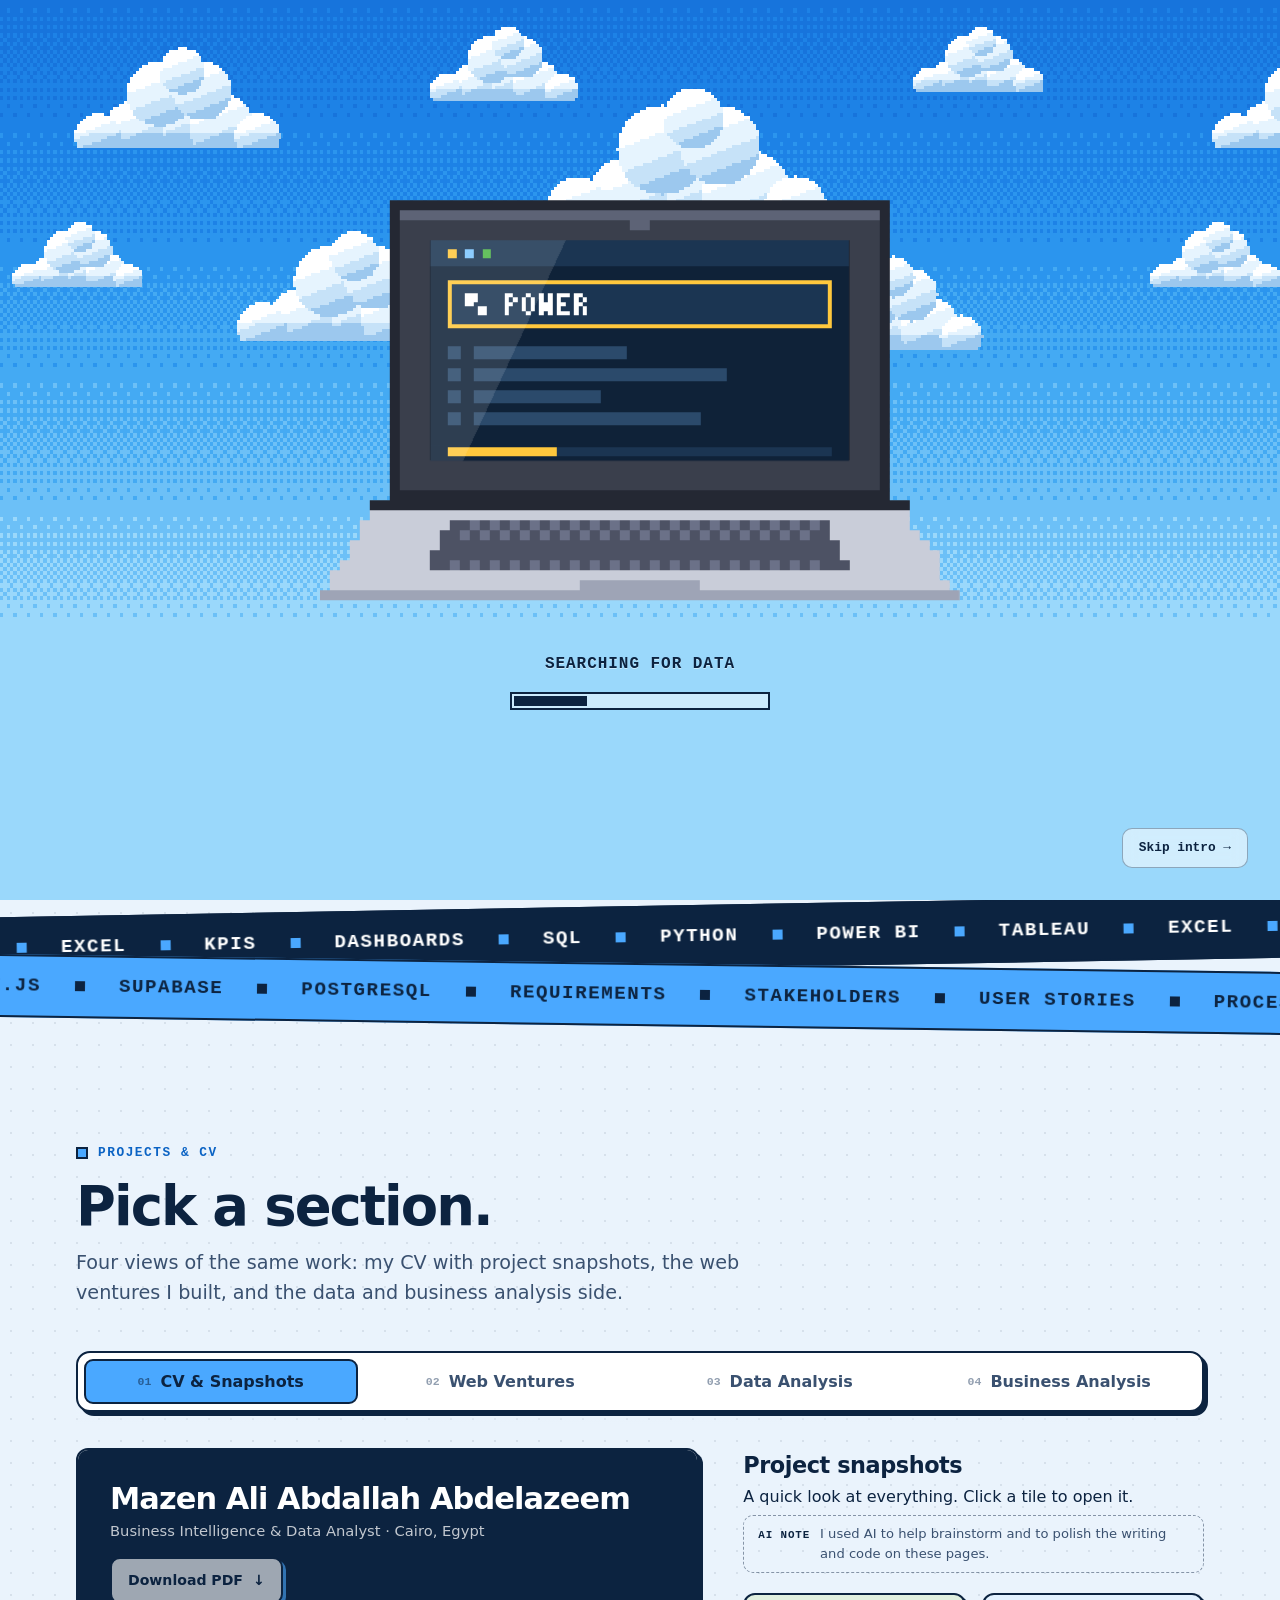
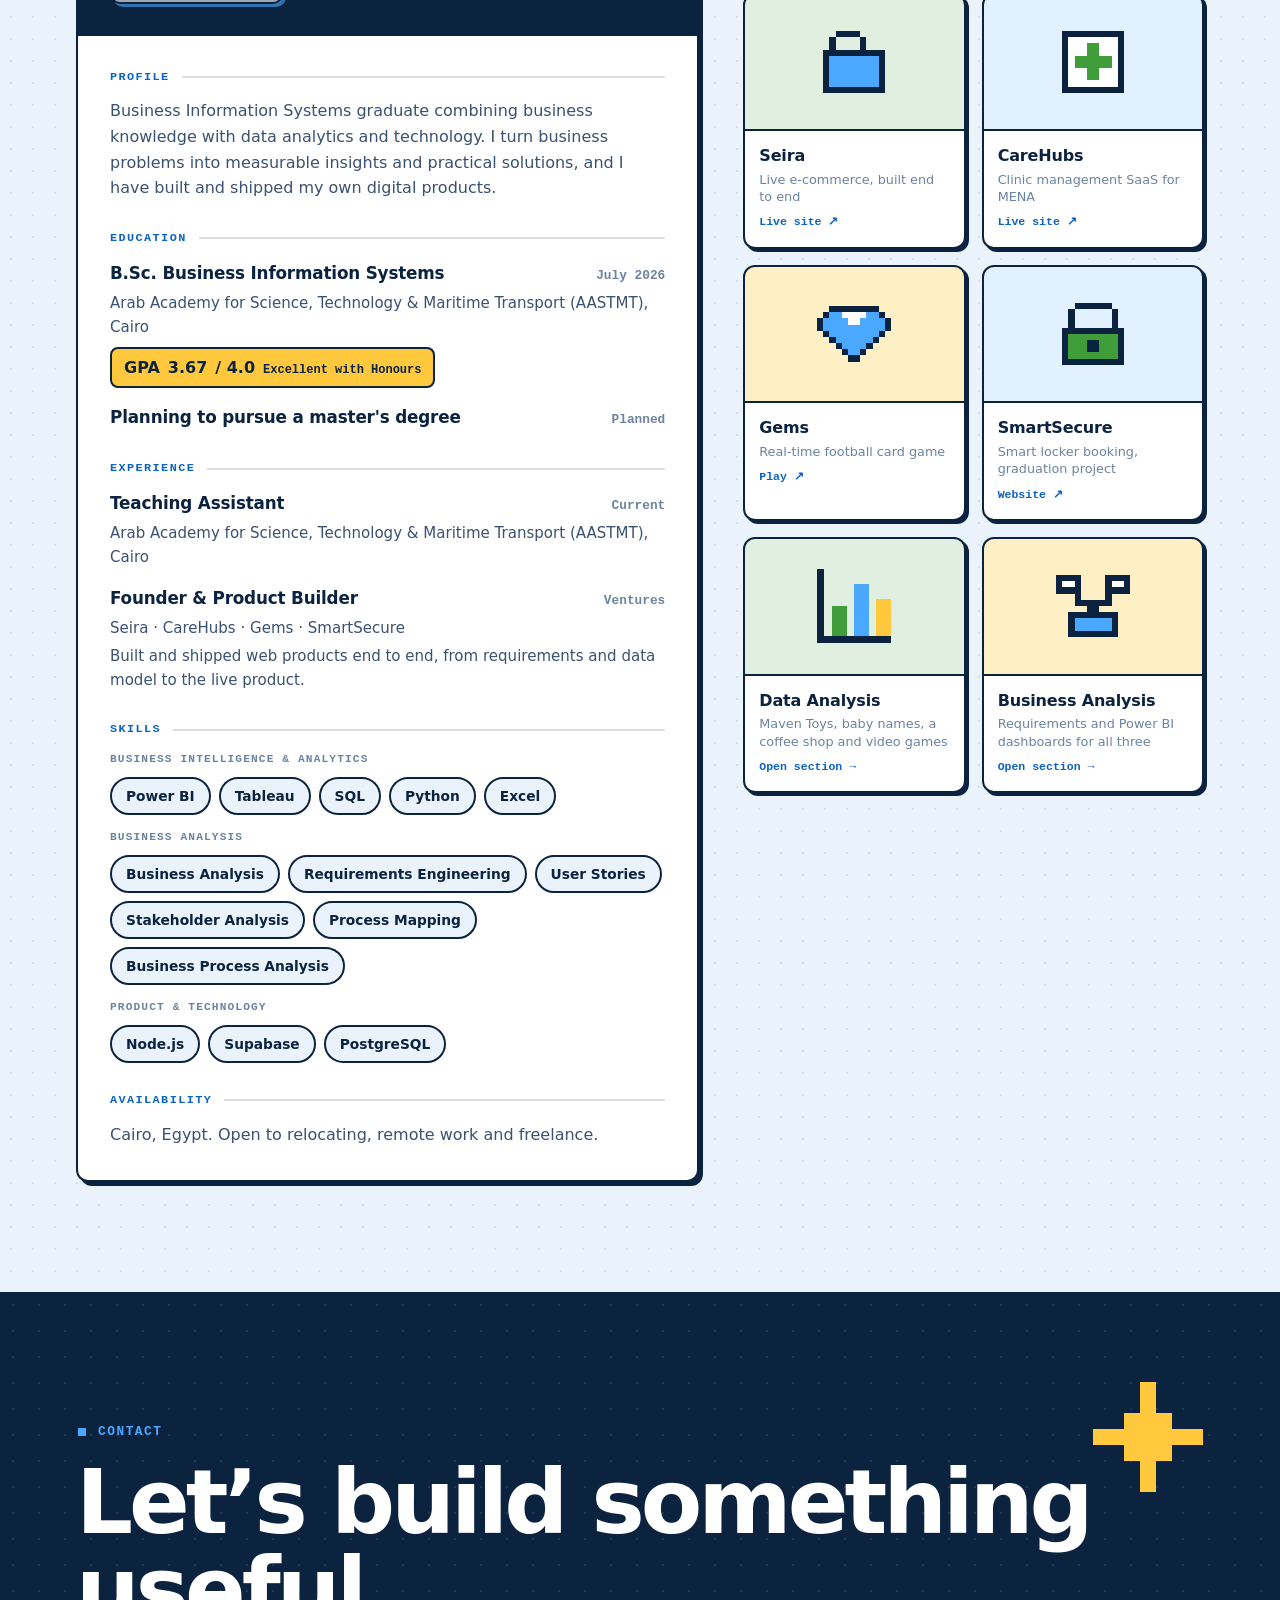
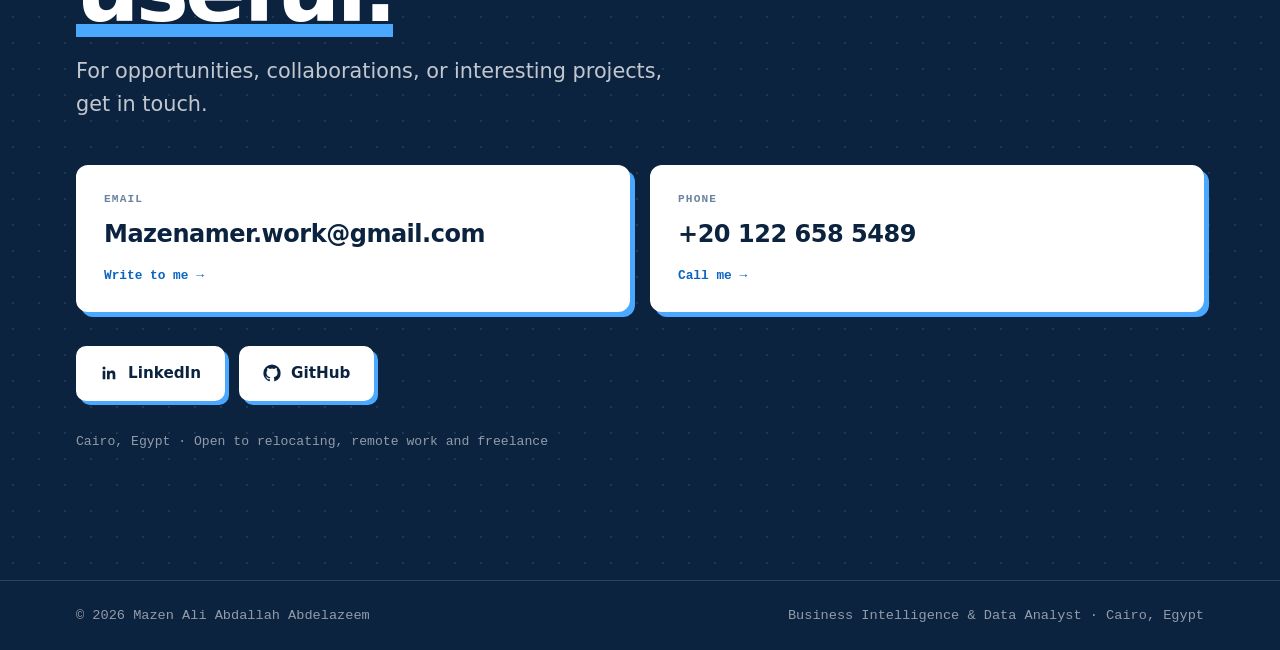
==== commit 591f541b: "Add baby names flagship data analysis (SQL, Python check, name explorer); fix LinkedIn URL Co-Author" ====
--- a/index.html
+++ b/index.html
@@ -451,7 +451,7 @@
 .case.open { opacity: 1; transform: none; }
 .case-bar { position: sticky; top: 0; z-index: 6; display: flex; align-items: center; justify-content: space-between; gap: 12px; padding: 10px clamp(16px, 4vw, 36px); background: rgba(234, 243, 252, .93); backdrop-filter: blur(10px); -webkit-backdrop-filter: blur(10px); border-bottom: var(--line); }
 .case-crumb { font-family: var(--font-mono); font-size: .76rem; font-weight: 800; letter-spacing: .08em; text-transform: uppercase; color: var(--accent-text); }
-.case-close { padding: 9px 16px; font-size: .85rem; }
+.case-close { padding: 9px 16px; font-size: .85rem; white-space: nowrap; flex: none; }
 .case-body { max-width: 1040px; margin: 0 auto; padding: clamp(28px, 5vw, 56px) clamp(16px, 4vw, 36px) 96px; }
 .case-head .kicker, .cs .kicker { font-family: var(--font-mono); font-size: .76rem; font-weight: 800; letter-spacing: .12em; text-transform: uppercase; color: var(--accent-text); }
 .case-head h2 { margin-top: 12px; font-size: clamp(2.1rem, 6vw, 3.8rem); line-height: 1.04; letter-spacing: -.04em; font-weight: 850; }
@@ -571,6 +571,18 @@
 .sqlbox .copy { position: absolute; top: 10px; right: 12px; padding: 5px 12px; font-family: var(--font-mono); font-size: .7rem; font-weight: 800; background: #fff; color: var(--ink); border: 0; border-radius: 999px; cursor: pointer; }
 .sqlbox .copy:hover { background: var(--accent); }
 .sqlbox .k { color: #7cc6ff; font-weight: 700; } .sqlbox .f { color: #ffc83d; } .sqlbox .s { color: #9fe3a8; } .sqlbox .c { color: #8ea6c4; font-style: italic; }
+.tcap { margin-top: 20px; font-weight: 700; font-size: .95rem; color: var(--ink) !important; }
+.xp { margin-top: 20px; padding: clamp(16px, 3vw, 26px); background: var(--surface); border: var(--line); border-radius: var(--radius); box-shadow: var(--hard); }
+.xp-lab { display: block; margin-bottom: 8px; font-family: var(--font-mono); font-size: .74rem; font-weight: 800; letter-spacing: .08em; text-transform: uppercase; }
+.xp-row { display: flex; flex-wrap: wrap; gap: 10px; }
+.xp-in { flex: 1 1 220px; min-width: 0; padding: 12px 14px; border: 2px solid var(--ink); border-radius: 10px; background: #fff; font: inherit; font-size: 1rem; color: var(--ink); }
+.xp-in:focus-visible { outline: 3px solid var(--accent-text); outline-offset: 2px; }
+.xp-chips { display: flex; flex-wrap: wrap; gap: 8px; margin-top: 12px; }
+.xp-msg { margin-top: 12px; font-size: .92rem; color: var(--ink-2); }
+.xp-msg:empty { display: none; }
+.xp .chart { box-shadow: none; margin-top: 14px; }
+.xp-facts { margin: 12px 0 0; display: grid; gap: 4px; font-size: .92rem; color: var(--ink-2); }
+.xp-facts li::before { content: ""; display: inline-block; width: 8px; height: 8px; margin-right: 10px; background: var(--accent); border: 1.5px solid var(--ink); }
 .flow.four { grid-template-columns: repeat(4, 1fr); }
 .pbi-frame { display: block; width: 100%; height: clamp(420px, 72vh, 700px); margin-top: 20px; border: 2px solid var(--ink); border-radius: var(--radius); background: #fff; }
 .ai-note { display: flex; gap: 10px; align-items: baseline; margin: -8px 0 24px; padding: 8px 14px; max-width: 52em; border: 1.5px dashed rgba(12, 35, 64, .45); border-radius: 10px; font-size: .82rem; color: var(--ink-2); line-height: 1.5; }
@@ -658,7 +670,7 @@
       </div>
       <div class="socials h-item" style="--i:6">
         <!-- EDIT LINKEDIN LINK HERE -->
-        <a class="icon-link" href="https://linkedin.com/in/mazen-amerr" target="_blank" rel="noopener noreferrer" aria-label="LinkedIn profile">
+        <a class="icon-link" href="https://linkedin.com/in/mazenamerr" target="_blank" rel="noopener noreferrer" aria-label="LinkedIn profile">
           <svg viewBox="0 0 24 24" aria-hidden="true"><path d="M20.45 20.45h-3.56v-5.57c0-1.33-.02-3.04-1.85-3.04-1.85 0-2.14 1.45-2.14 2.94v5.67H9.35V9h3.41v1.56h.05c.48-.9 1.64-1.85 3.37-1.85 3.6 0 4.27 2.37 4.27 5.46v6.28zM5.34 7.43a2.06 2.06 0 1 1 0-4.13 2.06 2.06 0 0 1 0 4.13zM7.12 20.45H3.56V9h3.56v11.45zM22.22 0H1.77C.79 0 0 .77 0 1.73v20.54C0 23.23.79 24 1.77 24h20.45c.98 0 1.78-.77 1.78-1.73V1.73C24 .77 23.2 0 22.22 0z"/></svg>
         </a>
         <!-- EDIT GITHUB LINK HERE -->
@@ -796,7 +808,7 @@
               </a>
               <button class="snap rv" data-a="zoom" type="button" data-tab="2">
                 <span class="thumb"><span class="spr" data-sprite="bars"></span></span>
-                <span class="meta"><b>Data Analysis</b><span>Maven Toys, a coffee shop and video game sales</span><em>Open section →</em></span>
+                <span class="meta"><b>Data Analysis</b><span>Maven Toys, baby names, a coffee shop and video games</span><em>Open section →</em></span>
               </button>
               <button class="snap rv" data-a="zoom" type="button" data-tab="3">
                 <span class="thumb"><span class="spr" data-sprite="flow"></span></span>
@@ -984,7 +996,41 @@
         </div>
       </article>
 
-          <!-- DATA ANALYSIS PROJECT 2: COFFEE SHOP. Case study opens from the "View Project" button; built from #proj-coffee -->
+          <!-- DATA ANALYSIS PROJECT 2 (second flagship): BABY NAMES. Data analysis only, no business side. Built from #proj-names -->
+          <article class="card project rv" data-a="up">
+            <div class="card-visual">
+              <!-- EDIT PROJECT IMAGE PATH HERE: e.g. assets/images/baby-names.png -->
+              <img src="" alt="Baby names analysis preview" loading="lazy" onerror="this.remove()">
+              <span class="spr" data-sprite="bars"></span><span class="ph-label">Analysis, SQL and Python</span>
+            </div>
+            <div class="card-body">
+              <p class="card-label">Flagship project 2 · data analysis only</p>
+              <h3>Baby names: how America picked names for 30 years</h3>
+              <p><strong style="color:var(--ink)">The question:</strong> How did American naming habits change from 1980 to 2009, and where did the changes come from?</p>
+              <div class="mini-stats" aria-label="Headline results"><span><b>2.7&times;</b>more varied</span><span><b>19 yrs</b>Michael at #1</span><span><b>+12 pts</b>boys ending in n</span></div>
+              <div class="tags">
+                <!-- EDIT PROJECT TAGS HERE -->
+                <span class="tag tool">SQL</span><span class="tag tool">Python</span><span class="tag tool">pandas</span><span class="tag">2.2M rows</span>
+              </div>
+              <p>Analysed 98.7 million babies and 22,240 names in SQL, cross-checked every figure in Python, and built a name explorer you can play with. Baby names are not business data, so this one has no business analysis side. Public dataset, not client work.</p>
+              <div class="questions">
+                <p class="card-label">Key analytical questions</p>
+                <ul class="focus-list">
+                  <li>Are names getting more varied, and how much?</li>
+                  <li>Do girls' names change faster than boys'?</li>
+                  <li>Which names appeared from nowhere, and which disappeared?</li>
+                  <li>Which sounds and regions drive the trends?</li>
+                </ul>
+              </div>
+              <div class="card-actions">
+                <button class="link-arrow" type="button" data-case="case-names-da">View Project <span aria-hidden="true">→</span></button>
+                <!-- EDIT PROJECT GITHUB LINK HERE (files are in projects/baby-names/ in this repo) -->
+                <a class="link-arrow ghost" href="#" aria-disabled="true" tabindex="-1">GitHub <span aria-hidden="true">→</span></a>
+              </div>
+            </div>
+          </article>
+
+          <!-- DATA ANALYSIS PROJECT 3: COFFEE SHOP. Case study opens from the "View Project" button; built from #proj-coffee -->
           <article class="card project rv" data-a="up">
             <div class="card-visual">
               <!-- EDIT PROJECT IMAGE PATH HERE: e.g. assets/images/coffee-da.png -->
@@ -992,7 +1038,7 @@
               <span class="spr" data-sprite="bars"></span><span class="ph-label">Analysis, SQL and Python</span>
             </div>
             <div class="card-body">
-              <p class="card-label">Project 2</p>
+              <p class="card-label">Project 3</p>
               <h3>Coffee shop: three stores, three different days</h3>
               <p><strong style="color:var(--ink)">Business problem:</strong> Sales doubled in six months. When do people buy, and what do they buy?</p>
               <div class="mini-stats" aria-label="Headline results"><span><b>+111%</b>daily revenue</span><span><b>46%</b>in 7 to 10am</span><span><b>&plusmn;3%</b>between stores</span></div>
@@ -1016,7 +1062,7 @@
             </div>
           </article>
 
-          <!-- DATA ANALYSIS PROJECT 3: VIDEO GAMES. Built from #proj-games -->
+          <!-- DATA ANALYSIS PROJECT 4: VIDEO GAMES. Built from #proj-games -->
           <article class="card project rv" data-a="up">
             <div class="card-visual">
               <!-- EDIT PROJECT IMAGE PATH HERE: e.g. assets/images/games-da.png -->
@@ -1024,7 +1070,7 @@
               <span class="spr" data-sprite="bars"></span><span class="ph-label">Analysis, SQL and Python</span>
             </div>
             <div class="card-body">
-              <p class="card-label">Project 3</p>
+              <p class="card-label">Project 4</p>
               <h3>Video games: what actually sells</h3>
               <p><strong style="color:var(--ink)">Business problem:</strong> Which genres and platforms have sold the most, and where? Do critic scores matter?</p>
               <div class="mini-stats" aria-label="Headline results"><span><b>50%</b>top 3 genres</span><span><b>8%</b>million sellers</span><span><b>0.12M</b>median game</span></div>
@@ -1048,10 +1094,10 @@
             </div>
           </article>
 
-          <!-- DATA ANALYSIS PROJECT 4 - ADD NEW PROJECT HERE -->
+          <!-- DATA ANALYSIS PROJECT 5 - ADD NEW PROJECT HERE -->
           <!-- To use this slot: replace the whole <article class="card project slot"> block with a copy of Project 1 or 2 above. -->
           <article class="card project slot rv" data-a="up" aria-label="Empty slot for a future data analysis project">
-            <div class="card-visual"><div class="slot-inner"><strong>Project 4</strong>Reserved for a future project</div></div>
+            <div class="card-visual"><div class="slot-inner"><strong>Project 5</strong>Reserved for a future project</div></div>
           </article>
 
         </div>
@@ -1237,7 +1283,7 @@
     </div>
 
     <div class="contact-links rv" data-a="up">
-      <a class="btn" href="https://linkedin.com/in/mazen-amerr" target="_blank" rel="noopener noreferrer">
+      <a class="btn" href="https://linkedin.com/in/mazenamerr" target="_blank" rel="noopener noreferrer">
         <svg viewBox="0 0 24 24" aria-hidden="true"><path d="M20.45 20.45h-3.56v-5.57c0-1.33-.02-3.04-1.85-3.04-1.85 0-2.14 1.45-2.14 2.94v5.67H9.35V9h3.41v1.56h.05c.48-.9 1.64-1.85 3.37-1.85 3.6 0 4.27 2.37 4.27 5.46v6.28zM5.34 7.43a2.06 2.06 0 1 1 0-4.13 2.06 2.06 0 0 1 0 4.13zM7.12 20.45H3.56V9h3.56v11.45z"/></svg>
         LinkedIn
       </a>
@@ -1476,6 +1522,8 @@
 <script type="application/json" id="proj-coffee">{"da":{"crumb":"Data Analysis · Case study","kicker":"Public dataset · Coffee shop sales","title":"Coffee shop: three stores, three different days","lead":"Sales doubled in six months. All three stores make about the same money, but they make it at very different times of the day. This project looks at when people buy and what they buy.","tags":["SQL","Python","pandas"],"facts":["149,116 sale lines","3 stores","80 products","Jan to Jun 2023"],"note":"**Case study on a public dataset, not client work.** The file has no costs, so this is a revenue story, not a profit one. I used AI to help brainstorm and to polish the writing and code on this page.","other":"case-coffee-ba","otherLabel":"See the business analysis side →","githubLabel":"Code on GitHub →","sections":[{"kicker":"The answer","h":"Daily sales doubled, and each store runs a different day","p":"Average daily revenue went from **$2,635 in January to $5,550 in June**. Almost half of all revenue (**46%**) is made between 7 and 11am.","kpis":{"size":"big","items":[{"l":"Revenue per day","v":"$2.6k → $5.6k","d":"January to June, up 111%"},{"l":"Morning rush share","v":"45.8%","d":"of revenue, 7:00 to 10:59"},{"l":"Value of a sale line","v":"$4.70","d":"flat for all 6 months"}]}},{"kpis":{"size":"small","items":[{"l":"Revenue, all data","v":"$698,812"},{"l":"Sale lines","v":"149,116"},{"l":"Units sold","v":"214,470"},{"l":"Drinks share","v":"77.1%"}]}},{"kicker":"How I worked","h":"From an Excel file to a checked answer","flow":[["01","Excel file","One sheet, 149k sale lines"],["02","SQL clean + model","Checks, then a fact table with hour and size added"],["03","Python checks","Same numbers in pandas; the script fails if SQL differs"],["04","Analysis","Time, menu, stores, growth"],["05","Power BI","Built on the business analysis side",true],["06","Recommendations","What to do next"]]},{"kicker":"Finding 1","h":"Sales doubled, but people are not spending more","p":"Revenue per day rose from $2,635 in January to $5,550 in June. The value of an average sale line stayed at about **$4.70** the whole time, so the growth is more customers, not bigger orders. Every category grew by about the same amount (from +87% for branded items to +121% for loose tea), so the menu mix did not change. I use revenue per day because February is a short month. Six months is not enough to separate real growth from the summer season.","charts":[{"type":"cols","title":"Revenue per day, by month","sub":"Average daily revenue, all 3 stores, USD","labels":["Jan","Feb","Mar","Apr","May","Jun"],"values":[2635,2719,3188,3965,5056,5550],"fmt":"usd","ticks":[0,2000,4000,6000],"tickFmt":"usdK","head":["Month","Revenue per day"],"aria":"Column chart of average daily revenue by month, rising from 2,635 dollars in January to 5,550 dollars in June."},{"type":"hbar","title":"How much each category grew","sub":"Revenue per day, June vs January","rows":[{"name":"Loose Tea","v":121},{"name":"Coffee","v":114},{"name":"Flavours","v":113},{"name":"Drinking Chocolate","v":112},{"name":"Tea","v":111},{"name":"Bakery","v":109},{"name":"Packaged Chocolate","v":96},{"name":"Coffee beans","v":95},{"name":"Branded","v":87}],"fmt":"pctSign0","ticks":[0,50,100,150],"tickFmt":"pct0","head":["Category","Growth"],"aria":"Bar chart of growth by category, all between 87 and 121 percent."}]},{"kicker":"Finding 2","h":"Almost half of the money comes in four hours","p":"From 7 to 10:59am the stores make **45.8%** of their revenue. In the busiest morning hour each store sells roughly 1.5 to 3 times what it sells in a typical afternoon hour. Revenue here is the average per day, so the three lines are easy to compare.","charts":[{"type":"lines","title":"Revenue by hour of the day","sub":"Average revenue per day in each hour, USD","xlabels":["6am","7am","8am","9am","10am","11am","12pm","1pm","2pm","3pm","4pm","5pm","6pm","7pm","8pm"],"series":[{"name":"Astoria","color":"#1f6fd0","values":[0.0,105.1,126.0,128.1,135.0,85.6,86.6,88.1,83.8,86.5,89.0,87.5,88.1,93.6,0.0]},{"name":"Hell's Kitchen","color":"#d1571a","values":[41.6,88.2,174.3,181.6,185.7,99.0,62.7,66.7,67.9,62.5,66.2,70.7,65.5,59.5,14.6]},{"name":"Lower Manhattan","color":"#7a4fc4","values":[79.4,157.7,156.6,160.8,169.3,71.2,72.8,68.2,76.4,81.6,71.9,63.6,35.8,4.1,1.7]}],"ticks":[0,50,100,150,200],"tickFmt":"usd","fmt":"usd","head":["Hour","Astoria","Hell's Kitchen","Lower Manhattan"],"xstride":2,"aria":"Line chart of revenue per day by hour for three stores. All three peak between 8 and 10 in the morning."}]},{"kicker":"Finding 3","h":"Same total, three different shapes","p":"The stores are within 3% of each other: Hell's Kitchen $236.5k, Astoria $232.2k and Lower Manhattan $230.1k. But they get there differently. **Lower Manhattan** is the most morning-heavy (51% of its revenue between 7 and 11am) and makes only 8% after 5pm, with almost nothing after 7pm. **Hell's Kitchen** has a sharp morning rush and a quiet afternoon. **Astoria** is the steady one: it opens at 7 (the others at 6), has the smallest morning share and the biggest evening share (21%).","charts":[{"type":"heat","title":"Share of each store's revenue, by time of day","sub":"Each row adds up to 100%. Darker means a bigger share. Times run from 6am to 8pm.","rows":["Astoria","Hell's Kitchen","Lower Manhattan"],"cols":["6am","7 to 10am","11am to 1pm","2 to 4pm","5 to 6pm","7 to 8pm"],"colsShort":["6am","7-10","11-1","2-4","5-6","7-8"],"v":[[0.0,38.5,20.3,20.2,13.7,7.3],[3.2,48.2,17.5,15.1,10.4,5.7],[6.2,50.7,16.7,18.1,7.8,0.5]],"fmt":"pct","max":55,"head":["Store","6am","7 to 10am","11am to 1pm","2 to 4pm","5 to 6pm","7 to 8pm"],"aria":"Heat map of the share of revenue by time of day for each store. Lower Manhattan has 50.7 percent between 7 and 10 in the morning and 0.5 percent after 7 in the evening."}]},{"kicker":"Finding 4","h":"The day of the week hardly matters","p":"Monday to Sunday are all within 5% of each other. Saturday is the lowest ($96.9k) and Monday the highest ($101.7k). So staffing should follow the hour of the day, not the day of the week.","charts":[{"type":"cols","title":"Revenue by weekday","sub":"Total revenue, Jan to Jun 2023, USD","labels":["Mon","Tue","Wed","Thu","Fri","Sat","Sun"],"values":[101677,99456,100314,100768,101373,96894,98330],"fmt":"usd","ticks":[0,40000,80000,120000],"tickFmt":"usdK","head":["Weekday","Revenue"],"aria":"Column chart of revenue by weekday. All seven days are between 96.9 and 101.7 thousand dollars."}]},{"kicker":"Finding 5","h":"Drinks are 77% of sales, and few people buy small","p":"Coffee (38.6%) and tea (28.1%) are two thirds of revenue. With drinking chocolate the drinks reach **77.1%**, and bakery adds 11.8%. Coffee beans, branded items and the rest are about 11% together. Of the drinks that come in sizes, only **13%** are small: regular (44%) and large (43%) share the rest.","charts":[{"type":"hbar","title":"Revenue by product type","sub":"Top 8 product types, Jan to Jun 2023, USD","rows":[{"name":"Barista Espresso","v":91406},{"name":"Brewed Chai tea","v":77082},{"name":"Hot chocolate","v":72416},{"name":"Gourmet brewed coffee","v":70035},{"name":"Brewed Black tea","v":47932},{"name":"Brewed herbal tea","v":47540},{"name":"Premium brewed coffee","v":38781},{"name":"Organic brewed coffee","v":37746}],"fmt":"usdK","ticks":[0,25000,50000,75000,100000],"tickFmt":"usdK","head":["Product type","Revenue"],"aria":"Bar chart of revenue by product type. Barista espresso is the largest at 91 thousand dollars."}],"table":{"head":["Top products (name and size)","Units","Revenue"],"rows":[["Sustainably Grown Organic Lg","4,453","$21,152"],["Dark chocolate Lg","4,668","$21,006"],["Latte Rg","4,497","$19,112"],["Cappuccino Lg","4,151","$17,642"],["Morning Sunrise Chai Lg","4,346","$17,384"],["Latte","4,602","$17,258"]]}},{"sql":true,"kicker":"Look at the code","h":"The SQL behind every number","p":"Six scripts, in the order they run. Open one to read it, copy it, or download all of them. They are written for SQLite.","note":"The Python script that checks them is in the project folder on GitHub."},{"kicker":"Recommendations","h":"What I would do next","recs":[["Plan staff by hour, per store.","Put the most people on 7 to 10:59am (8 to 10:59 in Hell's Kitchen) and fewer in the quiet middle of the day. Do not bother with a different rota for each weekday."],["Look at Lower Manhattan's evening.","It makes about 8% of its revenue after 5pm and almost nothing after 7pm. Test a shorter evening, but check labour cost first, the file does not have it."],["Try a 6am opening in Astoria as a test, not a rule.","The other two stores sell at 6am (3% and 6% of their revenue). Astoria may have a different neighbourhood."],["Check the size mix with the menu lead.","Only 13% of sized drinks are small. If that is a pricing effect it is worth knowing."],["Collect better data.","At least 12 months, a cost per product, and a receipt id. That would allow profit and basket analysis."]]},{"kicker":"How much to trust it","h":"Checks and limits","checks":[["Every figure was calculated twice, in SQL and in pandas. The Python script stops with an error if they ever disagree.",false],["The data is clean: no empty cells, no duplicate ids, and each store has a sale on all 181 days.",false],["Only six months of data, so growth and the summer season cannot be told apart.",true],["No cost data, so everything here is revenue. There is no profit or margin analysis.",true],["No receipt id, so I cannot look at what is bought together. A sale line is not a customer.",true],["15 products have a second price on a few lines (1,262 lines, 0.8%). I kept each line's own price.",true]],"files":[["SQL scripts","The six scripts shown above.","sql/"],["Python analysis","Repeats the analysis in pandas, then runs the SQL and stops if the numbers differ.","python/analysis.py"],["Summary data","The small tables that the charts are drawn from.","data/summary/"]]},{"kicker":"Where is the dashboard?","h":"It is the centrepiece of the business analysis project","p":"This page is the analysis. The Power BI dashboard is built from the requirements, so it lives on the business analysis side, next to the KPI definitions and the specification.","action":["Go to the dashboard and requirements →","case-coffee-ba"]}],"sqlFile":"coffee-shop-sql.sql","sql":[{"file":"00_clean_and_model.sql","title":"Clean and model","desc":"Checks the raw table, then builds the product, store and fact tables.","text":"-- 00 checks and clean tables\n-- the raw table is called sales, one row = one product line on a receipt\n\nselect count(*) as sale_lines from sales;\n\n-- ids should be unique\nselect count(*) - count(distinct transaction_id) as duplicate_ids from sales;\n\n-- any empty cells?\nselect count(*) as rows_with_nulls\nfrom sales\nwhere transaction_id is null or transaction_date is null or transaction_time is null\n   or transaction_qty is null or store_id is null or product_id is null or unit_price is null;\n\n-- date range\nselect min(transaction_date) as first_day, max(transaction_date) as last_day from sales;\n\n-- some products have more than one price, i want to know how many\nselect count(*) as products_with_2_prices\nfrom (select product_id from sales group by product_id having count(distinct unit_price) > 1);\n\ndrop table if exists dim_product;\ncreate table dim_product as\nselect distinct product_id, product_category as category, product_type, product_detail as product\nfrom sales;\n\ndrop table if exists dim_store;\ncreate table dim_store as\nselect distinct store_id, store_location\nfrom sales;\n\n-- fact table: one row per line, with revenue, hour, weekday and size added\ndrop table if exists fact_sales;\ncreate table fact_sales as\nselect\n  transaction_id as sale_id,\n  transaction_date as sale_date,\n  substr(transaction_date, 1, 7) as month,\n  cast(substr(transaction_time, 1, 2) as integer) as hour,\n  cast(strftime('%w', transaction_date) as integer) as weekday_num,   -- 0 = sunday\n  store_id,\n  store_location,\n  product_id,\n  product_category as category,\n  product_type,\n  product_detail as product,\n  case when product_detail like '% Sm' then 'Small'\n       when product_detail like '% Rg' then 'Regular'\n       when product_detail like '% Lg' then 'Large'\n       else 'No size' end as size,\n  transaction_qty as qty,\n  unit_price,\n  transaction_qty * unit_price as revenue\nfrom sales;"},{"file":"01_kpi_overview.sql","title":"Headline KPIs","desc":"Totals, revenue per month and per day.","text":"-- 01 headline numbers\n\nselect\n  count(*) as sale_lines,\n  sum(qty) as units,\n  round(sum(revenue)) as revenue,\n  round(sum(revenue) / count(distinct sale_date)) as revenue_per_day,\n  round(sum(revenue) / count(*), 2) as revenue_per_line\nfrom fact_sales;\n\n-- revenue per month. february is shorter so i also divide by the days in the data\nselect\n  month,\n  count(distinct sale_date) as days,\n  round(sum(revenue)) as revenue,\n  round(sum(revenue) / count(distinct sale_date)) as revenue_per_day\nfrom fact_sales\ngroup by month\norder by month;\n\n-- how many units per line\nselect qty, count(*) as lines\nfrom fact_sales\ngroup by qty\norder by qty;"},{"file":"02_time_patterns.sql","title":"Time patterns","desc":"Revenue by hour, by store and hour, morning rush share, weekday.","text":"-- 02 when do people buy\n\n-- revenue by hour\nselect hour, round(sum(revenue)) as revenue\nfrom fact_sales\ngroup by hour\norder by hour;\n\n-- revenue by hour for each store, per day so the numbers are easy to read\nselect\n  store_location,\n  hour,\n  round(sum(revenue) / count(distinct sale_date), 1) as revenue_per_day\nfrom fact_sales\ngroup by store_location, hour\norder by store_location, hour;\n\n-- share of each store's revenue that comes in the morning rush (7 to 10), and after 5pm\nselect\n  store_location,\n  round(100.0 * sum(case when hour between 7 and 10 then revenue else 0 end) / sum(revenue), 1) as morning_rush_pct,\n  round(100.0 * sum(case when hour >= 17 then revenue else 0 end) / sum(revenue), 1) as evening_pct\nfrom fact_sales\ngroup by store_location\norder by store_location;\n\n-- weekday (0 = sunday)\nselect weekday_num, round(sum(revenue)) as revenue\nfrom fact_sales\ngroup by weekday_num\norder by weekday_num;"},{"file":"03_products_and_categories.sql","title":"Products and categories","desc":"Category, product type, top products, drink sizes.","text":"-- 03 what do they buy\n\n-- category\nselect\n  category,\n  round(sum(revenue)) as revenue,\n  round(100.0 * sum(revenue) / (select sum(revenue) from fact_sales), 1) as share_pct\nfrom fact_sales\ngroup by category\norder by revenue desc;\n\n-- product type, top 8\nselect product_type, round(sum(revenue)) as revenue\nfrom fact_sales\ngroup by product_type\norder by revenue desc\nlimit 8;\n\n-- top 10 single products (name + size)\nselect product, round(sum(revenue)) as revenue, sum(qty) as units\nfrom fact_sales\ngroup by product\norder by revenue desc\nlimit 10;\n\n-- drink sizes (only drinks have a size)\nselect\n  size,\n  count(*) as lines,\n  round(100.0 * count(*) / (select count(*) from fact_sales where size <> 'No size'), 1) as share_pct\nfrom fact_sales\nwhere size <> 'No size'\ngroup by size\norder by lines desc;"},{"file":"04_stores.sql","title":"Stores","desc":"The three stores side by side.","text":"-- 04 comparing the three stores\n\nselect\n  store_location,\n  round(sum(revenue)) as revenue,\n  count(*) as sale_lines,\n  round(sum(revenue) / count(distinct sale_date)) as revenue_per_day\nfrom fact_sales\ngroup by store_location\norder by revenue desc;\n\n-- monthly revenue per store\nselect month, store_location, round(sum(revenue)) as revenue\nfrom fact_sales\ngroup by month, store_location\norder by month, store_location;\n\n-- first and last hour with a sale in each store\nselect store_location, min(hour) as first_hour, max(hour) as last_hour\nfrom fact_sales\ngroup by store_location;"},{"file":"05_growth.sql","title":"Growth","desc":"January vs June by category, and lines vs value per line.","text":"-- 05 growth from january to june\n-- i use revenue per day because the months have different lengths\n\nselect\n  category,\n  round(sum(case when month = '2023-01' then revenue end) / 31) as jan_per_day,\n  round(sum(case when month = '2023-06' then revenue end) / 30) as jun_per_day,\n  round(100.0 * ((sum(case when month = '2023-06' then revenue end) / 30) /\n                 (sum(case when month = '2023-01' then revenue end) / 31) - 1)) as growth_pct\nfrom fact_sales\ngroup by category\norder by jun_per_day desc;\n\n-- did the number of lines grow, or the value of each line?\nselect\n  month,\n  count(*) as sale_lines,\n  round(sum(revenue) / count(*), 2) as revenue_per_line\nfrom fact_sales\ngroup by month\norder by month;"}]},"ba":{"crumb":"Business Analysis · Case study","kicker":"Scenario on a public dataset","title":"Coffee shop: requirements and Power BI operations dashboard","lead":"Turning \"we are growing fast and guessing on staffing\" into requirements, a process view and a Power BI operations dashboard.","tags":["Power BI","Requirements","RACI","AS-IS / TO-BE","User stories","KPI definition"],"note":"**This is a scenario, not client work.** The people and the current process are made up for the public dataset, to practise the business analysis process. The numbers come from the real analysis. I used AI to help brainstorm and to polish the writing and code on this page.","other":"case-coffee-da","otherLabel":"See the data analysis →","githubLabel":"Documents on GitHub →","navLabels":["Brief","Stakeholders","AS-IS / TO-BE","KPIs","Requirements","Dashboard spec"],"dash":{"kicker":"The deliverable","h":"Power BI operations dashboard","p":"This one is an operations dashboard: managers open it every week to plan the days ahead. It has four pages, and each answers one question. It is accepted only when its totals match the reconciliation table in the spec.","pages":[["PAGE 1","How are we doing?","Revenue, revenue per day, monthly trend"],["PAGE 2","When are we busy?","Revenue by hour per store, weekday and hour heat map"],["PAGE 3","What do they buy?","Category, product type, size mix, top products"],["PAGE 4","Can I trust it?","KPI dictionary and data limits"]],"embedTitle":"Coffee shop operations Power BI dashboard"},"docs":["# 01 | Project brief\n\n> **Scenario.** The data is a public \"Coffee Shop Sales\" file. The business problem and the people are my own scenario, made up to practise the business analysis process.\n\n## Background\nThe business is a small coffee shop group with 3 stores in New York (Astoria, Hell's Kitchen and Lower Manhattan). The file has 149,116 sale lines from 1 Jan to 30 Jun 2023, for 80 products.\n\n## The problem\nSales more than doubled in six months. Average daily revenue went from **$2,635 in January to $5,550 in June**. The owner is happy, but the team is guessing when to schedule staff, when to open and close, and what to keep on the menu. Nobody has one place to look at how a normal day runs in each store.\n\n## Objectives\n| # | Objective | How we would know |\n|---|---|---|\n| O1 | Show how a typical day runs in each store | Revenue by hour and store is on one page |\n| O2 | Help managers plan staff around the busy hours | Peak hours are flagged per store |\n| O3 | Show which products carry the sales | Category, product type and size mix are visible |\n| O4 | Give everybody the same definition of each number | KPI dictionary agreed with the owner |\n\n## In scope\n- The 3 stores, the sales file, all products\n- Time patterns (hour, weekday, month), menu mix, store comparison\n- A Power BI operations dashboard (spec here, build separate)\n\n## Out of scope\n- Profit and margin. The file has no costs, so it is revenue only.\n- Customers and baskets. There is no receipt number, so I cannot tell which lines were bought together.\n- Staff cost, wait times, and stock. None of that is in the data.\n\n## Assumptions\n- Each line is one product on a receipt; revenue is quantity x unit price.\n- The data is complete for the 181 days (there are no missing days for any store).\n- The busy months (May, June) are a mix of real growth and summer season; six months is not enough to tell them apart.\n\n## Risks\n| Risk | What it means | What I would do |\n|---|---|---|\n| Only 6 months of data | Cannot tell growth from season | Ask for 12 to 24 months |\n| No cost data | Cannot say which products are profitable | Ask Finance for a cost per product |\n| No receipt id | No basket or \"goes well with\" analysis | Ask the POS team if receipt numbers can be exported |\n| 15 products have a second price on a few lines (1,262 lines, 0.8%) | Tiny effect on revenue | Kept each line's own price; flag to the owner |","# 02 | Stakeholders and RACI\n\n> **Scenario.** These roles are my own assumptions, not real people.\n\n## Who cares about this\n| Role | What they want | Influence |\n|---|---|---|\n| Owner | Growth without chaos, decisions backed by numbers | High |\n| Operations manager | A staffing plan for each store and each hour | High |\n| Store managers (x3) | To see their own store against the others | Medium |\n| Head barista / menu lead | To know what sells and what does not | Medium |\n| Finance (part time) | One agreed version of revenue | Medium |\n| BI / data person | A clean model that refreshes | Medium |\n\n## RACI for the dashboard\nR = does the work, A = signs it off, C = asked for input, I = kept informed.\n\n| Task | Owner | Ops manager | Store managers | Finance | BI analyst |\n|---|---|---|---|---|---|\n| Agree the KPI definitions | A | C | C | R | C |\n| Define peak hours and staffing rules | I | A | R | I | C |\n| Build the data model | I | I | I | C | R / A |\n| Build and test the dashboard | I | C | C | C | R / A |\n| Check the numbers against the till reports | I | I | I | A | R |\n| Weekly use of the dashboard | I | A | R | I | I |\n\n## Tension to manage\nThe owner wants growth and longer opening hours. Store managers worry about tired staff. The dashboard should show the demand by hour and let people decide, not decide for them.","# 03 | Current state and future state (AS-IS / TO-BE)\n\n> **Scenario.** The current process is assumed for the scenario. The numbers are from the real data.\n\n## AS-IS: how scheduling works today (assumed)\n1. The store manager writes next week's rota by feel, from last week's rota.\n2. Opening hours are set once and rarely changed.\n3. The owner looks at a total sales number at the end of the month.\n4. Menu changes are decided by what the baristas think sells.\n\n**Pain points**\n- No view of demand by hour, so the same rota is used for a rush hour and a quiet afternoon.\n- Total sales hides the fact that the 3 stores run very different days.\n- Growth has doubled the daily volume, but the rota did not change with it.\n\n## What the data shows about the day\n| Store | First / last sale hour | Share of revenue 7 to 10am | Share after 5pm |\n|---|---|---|---|\n| Astoria | 7 / 19 | 38.5% | 21.0% |\n| Hell's Kitchen | 6 / 20 | 48.2% | 16.1% |\n| Lower Manhattan | 6 / 20 | 50.7% | 8.3% |\n\n## TO-BE: how it should work\n1. Managers open the dashboard on Monday and check revenue by hour for their own store.\n2. They put the most staff on the 3 or 4 busiest hours and fewer in the quiet middle of the day.\n3. The ops manager reviews opening hours every month with the evening numbers in front of them (for example, Lower Manhattan makes about 8% of its revenue after 5pm and next to nothing after 7pm).\n4. The menu lead checks size and category mix each month before making menu changes.\n\n## Gap to close\n| Gap | Fix |\n|---|---|\n| No hourly view | Peak-hour page in the dashboard |\n| No store comparison | Store page with the same hour chart for all 3 |\n| No agreed rules for \"busy\" | Business rule BR-03 (below in the spec) |","# 04 | KPI dictionary\n\n| KPI | Meaning | How it is calculated | Notes |\n|---|---|---|---|\n| Revenue | Money from sales | Sum of quantity x unit price | No cost data, so this is revenue, not profit |\n| Revenue per day | Average daily sales | Revenue / number of days with data | Use this to compare months of different length |\n| Sale lines | Number of product lines sold | Count of rows | Not the same as receipts, there is no receipt id |\n| Units | Items sold | Sum of quantity | |\n| Revenue per line | Average value of a line | Revenue / sale lines | About $4.70 and flat, so growth is volume |\n| Morning rush share | Share of revenue 7:00 to 10:59 | Revenue in those hours / total revenue | By store |\n| Evening share | Share of revenue after 17:00 | Revenue from 17:00 on / total revenue | By store |\n| Category share | Category revenue as % of total | Category revenue / total revenue | |\n| Size mix | Small / regular / large split | Lines by size / lines of sized drinks | Only drinks have a size |","# 05 | Requirements and user stories\n\nPriorities use MoSCoW: Must, Should, Could, Won't (for now).\n\n## Business rules\n| ID | Rule |\n|---|---|\n| BR-01 | Revenue = quantity x unit price, using each line's own price |\n| BR-02 | Compare months with revenue per day, not monthly totals |\n| BR-03 | The \"busy hours\" of a store are the hours with the highest revenue per day for that store; the first version uses the top 4 |\n| BR-04 | Drink size comes from the last word of the product name (Sm, Rg, Lg). Products with no size are shown as \"No size\" |\n| BR-05 | Weekday follows the calendar date; a week starts on Monday in the dashboard |\n\n## Functional requirements\n| ID | Requirement | Priority |\n|---|---|---|\n| FR-01 | Show total revenue, revenue per day and units for the selected period and store | Must |\n| FR-02 | Show revenue by hour, one line per store | Must |\n| FR-03 | Show revenue by weekday and hour as a heat map | Should |\n| FR-04 | Show category and product type mix | Must |\n| FR-05 | Show size mix for drinks | Should |\n| FR-06 | Show monthly revenue per day and month-on-month change | Must |\n| FR-07 | Slicers for store, month and category | Must |\n| FR-08 | A page that explains every KPI and the data limits | Should |\n| FR-09 | Export of the hourly table | Could |\n| FR-10 | Profit views | Won't (no cost data) |\n\n## Non-functional\n- Opens in under 5 seconds, the data set is about 150k rows.\n- Works on a laptop and a tablet.\n- Colours must work for colour-blind people; every chart has a table view.\n\n## User stories\n| # | As a... | I want... | So that... | Acceptance criteria |\n|---|---|---|---|---|\n| US-1 | Store manager | to see my store's revenue by hour | I can plan my rota | I pick my store and see its hourly values; they sum to my store's revenue |\n| US-2 | Ops manager | to compare the 3 stores on one chart | I can see who is busy when | One line per store, same axis, colours consistent |\n| US-3 | Owner | to see how each month compares | I know if growth continues | Monthly revenue per day is shown; Feb is not penalised for being short |\n| US-4 | Menu lead | to see the size and category mix | I can decide what to keep | Shares add up to 100% |\n| US-5 | Finance | the totals to match the till report | I trust the dashboard | The reconciliation table below matches to the dollar |","# 06 | Power BI dashboard specification\n\nThis is the build spec for the dashboard. The DAX below is a first draft and has not been tested in Power BI yet.\n\n## Pages\n| Page | Question | Visuals |\n|---|---|---|\n| 1. Trading | How are we doing? | KPI cards (revenue, revenue per day, units), monthly revenue per day columns, store slicer |\n| 2. The day | When are we busy? | Line chart of revenue by hour with one line per store, heat map weekday x hour, busy-hours table |\n| 3. The menu | What do they buy? | Category bars, product type bars, drink size donut (or bars), top 10 products |\n| 4. About the data | How is it defined? | KPI dictionary, data limits, refresh notes |\n\n## Data model\nA small star schema. **fact_sales** (one row per line) connects to **dim_product** (product id), **dim_store** (store id), **dim_date** (date) and **dim_time** (hour).\n\n## Power Query steps\n1. Load the Excel file, set types (date, time, whole number, decimal).\n2. Add `Revenue = qty x unit price`.\n3. Add `Hour` from the time column and `Size` from the last word of the product name.\n4. Build dim_product, dim_store and a date table.\n5. Remove nothing: the checks found no nulls and no duplicate ids.\n\n## Draft measures\n```\nRevenue = SUMX ( fact_sales, fact_sales[qty] * fact_sales[unit_price] )\nDays = DISTINCTCOUNT ( dim_date[date] )\nRevenue per day = DIVIDE ( [Revenue], [Days] )\nMorning rush share = DIVIDE ( CALCULATE ( [Revenue], dim_time[hour] >= 7, dim_time[hour] <= 10 ), [Revenue] )\n```\n\n## Reconciliation table\nThe dashboard is only accepted when these match the analysis.\n\n| Check | Expected |\n|---|---|\n| Sale lines | 149,116 |\n| Units | 214,470 |\n| Revenue | $698,812 |\n| Revenue per day | $3,861 |\n| Revenue, Astoria / Hell's Kitchen / Lower Manhattan | $232,244 / $236,511 / $230,057 |\n| Share of revenue 7 to 10am, all stores | 45.8% |\n| Coffee + Tea + Drinking Chocolate share | 77.1% |"]}}</script>
 <!-- ==== games case study content (data from projects/video-games/data/summary, docs from projects/video-games/docs, sql from projects/video-games/sql). Built by the case-study script at the bottom of the page. ==== -->
 <script type="application/json" id="proj-games">{"da":{"crumb":"Data Analysis · Case study","kicker":"Public dataset · VGChartz video game sales","title":"Video games: what actually sells","lead":"Sports, Action and Shooter are half of all copies sold, but the mix changes a lot by region, and a few hits carry the market. This project looks at what sells, where, and how much a good review score is worth.","tags":["SQL","Python","pandas"],"facts":["18,922 games with sales","12,992 unique titles","1995 to 2018","6.6 billion copies"],"note":"**Case study on a public dataset, not client work.** Only 30% of the rows in the file have a sales number, and the sales stop around 2018. So this describes the market up to 2018 and says nothing about after. I used AI to help brainstorm and to polish the writing and code on this page.","other":"case-games-ba","otherLabel":"See the business analysis side →","githubLabel":"Code on GitHub →","sections":[{"kicker":"The answer","h":"Three genres are half the market, and a few hits carry it","p":"Sports, Action and Shooter make up **50%** of the 6.6 billion copies that have a sales number. But the average game sells far less than that suggests: the median game sold **120,000 copies**, and the top 100 games make only 12% of all sales.","kpis":{"size":"big","items":[{"l":"Top 3 genres","v":"50.1%","d":"of all copies sold"},{"l":"Million sellers","v":"8.0%","d":"1,505 of 18,922 games"},{"l":"The median game","v":"0.12M","d":"copies. The mean is 0.35M"}]}},{"kpis":{"size":"small","items":[{"l":"Copies sold","v":"6,606M"},{"l":"Games with sales","v":"18,922"},{"l":"Unique titles","v":"12,992"},{"l":"Games with a critic score","v":"4,126"}]}},{"kicker":"How I worked","h":"From a messy file to a checked answer","flow":[["01","One big CSV","64,016 rows, 70% with no sales number"],["02","SQL clean + model","Keep games with sales, merge publisher names, add platform family"],["03","Python checks","Same numbers in pandas; the script fails if SQL differs"],["04","Analysis","Genres, regions, hits, scores"],["05","Power BI","Built on the business analysis side",true],["06","Recommendations","What to do next"]]},{"kicker":"Finding 1","h":"The data stops in 2018","p":"Overall 30% of rows have sales, but the gaps are not random. For games released 2012 to 2018, between 22% and 45% of rows have a sales number. From 2019 it drops to 3%, then 2%, then zero from 2021. So the file cannot say anything about recent years, and every chart here stops at 2018.","charts":[{"type":"cols","title":"Copies sold, by release year","sub":"Games with a sales number, millions of copies","labels":["1995","1996","1997","1998","1999","2000","2001","2002","2003","2004","2005","2006","2007","2008","2009","2010","2011","2012","2013","2014","2015","2016","2017","2018"],"values":[53.0,101.4,105.9,132.2,169.6,171.1,226.8,314.5,300.9,284.7,313.5,244.4,436.4,538.1,495.4,454.0,440.3,285.5,266.0,292.1,230.4,208.0,192.0,148.0],"fmt":"m0","ticks":[0,200,400,600],"tickFmt":"m0","head":["Release year","Copies (M)"],"hi":[13],"every":3,"aria":"Column chart of copies sold by release year from 1995 to 2018. It peaks in 2008 at about 538 million."},{"type":"cols","title":"How many games have a sales number","sub":"Share of games released each year that have sales recorded","labels":["2012","2013","2014","2015","2016","2017","2018","2019","2020","2021","2022","2023","2024"],"values":[44,30,22,38,45,44,43,3,2,0,0,0,0],"fmt":"pct0","ticks":[0,25,50],"tickFmt":"pct0","head":["Release year","Share with sales"],"every":2,"color":"#5d7391","aria":"Column chart. Between 22 and 45 percent of games released 2012 to 2018 have a sales number. From 2019 it falls to 3 percent, 2 percent and then zero."}]},{"kicker":"Finding 2","h":"Shooters sell the most per game","p":"Sports and Action have the biggest totals, but **Shooter** has the highest average of the big genres: **0.67M copies per game**, against 0.46M for Sports and 0.40M for Action. Adventure is the other way round: lots of games (1,893) and only 0.17M each.","charts":[{"type":"hbar","title":"Total copies by genre","sub":"Top 10 genres, millions of copies","rows":[{"name":"Sports","v":1187.5},{"name":"Action","v":1125.9},{"name":"Shooter","v":995.5},{"name":"Misc","v":557.8},{"name":"Racing","v":525.8},{"name":"Role-Playing","v":426.8},{"name":"Platform","v":349.2},{"name":"Fighting","v":341.1},{"name":"Adventure","v":325.4},{"name":"Simulation","v":300.6}],"fmt":"m0","ticks":[0,400,800,1200],"tickFmt":"m0","head":["Genre","Copies (M)"],"aria":"Bar chart of total copies by genre. Sports 1,188 million, Action 1,126 million, Shooter 996 million."},{"type":"hbar","title":"Average copies per game","sub":"Same genres, millions of copies per game","rows":[{"name":"Sports","v":0.46,"hi":false},{"name":"Action","v":0.4,"hi":false},{"name":"Shooter","v":0.67,"hi":true},{"name":"Misc","v":0.28,"hi":false},{"name":"Racing","v":0.37,"hi":false},{"name":"Role-Playing","v":0.29,"hi":false},{"name":"Platform","v":0.37,"hi":false},{"name":"Fighting","v":0.39,"hi":false},{"name":"Adventure","v":0.17,"hi":false},{"name":"Simulation","v":0.27,"hi":false}],"fmt":"m2","ticks":[0,0.25,0.5,0.75],"tickFmt":"m2","head":["Genre","Average per game (M)"],"aria":"Bar chart of average copies per game by genre. Shooter is highest at 0.67 million."}]},{"kicker":"Finding 3","h":"Japan buys a different mix","p":"**Role-Playing** is 19% of Japan's sales but only 5% of North America's. Shooters are 16 to 17% in the West and under 5% in Japan. Racing is 3% in Japan and 8 to 9% elsewhere. North America is about half of all copies (3,346M), Europe and Africa 29% and Japan about 10%. If the game is aimed at one region, the genre should follow that region.","charts":[{"type":"heat","title":"Genre share of each region's sales","sub":"Each column adds up to 100% over all genres; the 8 biggest genres are shown. Darker means a bigger share.","rows":["Sports","Action","Shooter","Misc","Racing","Role-Playing","Platform","Fighting"],"cols":["North America","Europe & Africa","Japan","Other"],"colsShort":["N. America","Europe & Africa","Japan","Other"],"v":[[18.2,17.8,15.9,19.7],[17.6,17.9,11.7,17.3],[15.8,16.9,4.9,16.7],[8.8,7.7,8.2,9.0],[8.1,9.3,2.9,8.7],[5.1,4.7,19.0,5.2],[5.6,5.2,4.5,4.7],[5.2,4.2,8.5,4.4]],"fmt":"pct","max":20,"head":["Genre","North America","Europe & Africa","Japan","Other"],"aria":"Heat map of genre share by region. Role-Playing is 19 percent of Japan and 5 percent of North America. Shooter is 4.9 percent of Japan and about 16 percent elsewhere."}]},{"kicker":"Finding 4","h":"A high score helps, but it is not a guarantee","p":"Games scoring over 9 average **2.5M copies**, about eight times a game scoring 6 or less (0.32M). The link is real but loose (rank correlation 0.34). Only 4,126 games (22%) have a critic score, so I do not use scores to judge the whole market.","charts":[{"type":"cols","title":"Average copies per game, by critic score","sub":"Games that have a critic score, millions of copies per game","labels":["6 or less","6 to 7","7 to 8","8 to 9","over 9"],"values":[0.32,0.47,0.61,1.18,2.48],"fmt":"m2","ticks":[0,1,2,3],"tickFmt":"m0","head":["Critic score","Average (M)","Games"],"extra":[874,925,1183,950,194],"hi":[4],"aria":"Column chart of average copies per game by critic score band. It rises from 0.32 million for scores of 6 or less to 2.48 million for scores over 9."}]},{"kicker":"Finding 5","h":"A few platforms and publishers hold most of it","p":"The top 10 publishers hold **61.7%** of the copies, after I joined the different names of the same company. For example, Electronic Arts is 1,157M only once \"EA Sports\" and \"EA Sports BIG\" are added to it. By platform family, PlayStation is 49% of copies, Nintendo 25%, Xbox 21% and PC under 3%. I would not trust that PC number: the file says nothing about digital sales.","charts":[{"type":"hbar","title":"Copies by console","sub":"Top 10 consoles, millions of copies","rows":[{"name":"PS2","v":1027.8},{"name":"X360","v":859.8},{"name":"PS3","v":839.7},{"name":"PS","v":546.2},{"name":"PS4","v":539.9},{"name":"Wii","v":459.4},{"name":"DS","v":458.2},{"name":"XOne","v":269.0},{"name":"PSP","v":245.3},{"name":"XB","v":232.0}],"fmt":"m0","ticks":[0,400,800,1200],"tickFmt":"m0","head":["Console","Copies (M)"],"aria":"Bar chart of copies sold by console. PS2 is highest at 1,028 million."},{"type":"hbar","title":"Copies by publisher","sub":"Top 10 publishers after cleaning the names, millions of copies","rows":[{"name":"Electronic Arts","v":1157.3},{"name":"Activision","v":722.8},{"name":"Ubisoft","v":462.6},{"name":"THQ","v":320.9},{"name":"Sony Computer Ent.","v":311.1},{"name":"Konami","v":241.3},{"name":"Rockstar Games","v":239.7},{"name":"Bandai Namco","v":231.7},{"name":"Sega","v":206.4},{"name":"Warner Bros","v":181.6}],"fmt":"m0","ticks":[0,400,800,1200],"tickFmt":"m0","head":["Publisher","Copies (M)"],"aria":"Bar chart of copies by publisher. Electronic Arts is highest at 1,157 million."}]},{"sql":true,"kicker":"Look at the code","h":"The SQL behind every number","p":"Five scripts, in the order they run. Open one to read it, copy it, or download all of them. They are written for SQLite.","note":"The Python script that checks them is in the project folder on GitHub."},{"kicker":"Recommendations","h":"What I would do next","recs":[["Shortlist on average per game and on total together.","Shooter and Action-Adventure have the best averages. Sports and Action are large but also crowded (2,597 and 2,839 games)."],["Let the region pick the genre.","Role-Playing for a Japan-first launch. Do not lean on it for the West."],["Do not make review scores the plan.","They help, but only about 1 in 5 games has one. Use them as a signal on top of genre and platform."],["Budget for a hit-driven market.","45% of games sold under 100,000 copies. Plan the money so that a miss is survivable."],["Get newer data.","Sales after 2018, digital sales, and development cost would turn a lot of this into a real forecast."]]},{"kicker":"How much to trust it","h":"Checks and limits","checks":[["Every figure was calculated twice, in SQL and in pandas. The Python script stops with an error if they ever disagree.",false],["For every game with sales, the four regions add up to the total.",false],["70% of rows have no sales number, so every average is for games that have one.",true],["Sales stop around 2018. Nothing here says anything about recent years or the current consoles.",true],["I merged 13 publisher names by hand (for example the EA and Namco groups). Other pairs may still be split.",true],["61 title and console pairs appear more than once. I kept them; 90 sales rows have no release date and are left out of the year chart only.",true]],"files":[["SQL scripts","The five scripts shown above.","sql/"],["Python analysis","Repeats the analysis in pandas, then runs the SQL and stops if the numbers differ.","python/analysis.py"],["Summary data","The small tables that the charts are drawn from.","data/summary/"]]},{"kicker":"Where is the dashboard?","h":"It is the centrepiece of the business analysis project","p":"This page is the analysis. The Power BI market explorer is built from the requirements, so it lives on the business analysis side, next to the data limits and the specification.","action":["Go to the dashboard and requirements →","case-games-ba"]}],"sqlFile":"video-games-sql.sql","sql":[{"file":"00_clean_and_model.sql","title":"Clean and model","desc":"Checks the file, merges publisher names, builds the clean games table.","text":"-- 00 checks and clean tables\n-- raw table is called games. one row = one game on one console\n\nselect count(*) as rows_in_file from games;\n\n-- only some rows have sales numbers, how many?\nselect\n  count(*) as all_rows,\n  count(total_sales) as rows_with_sales,\n  round(100.0 * count(total_sales) / count(*), 1) as pct_with_sales\nfrom games;\n\n-- do the four regions add up to the total? (empty region = no sales recorded)\nselect count(*) as rows_where_regions_dont_add_up\nfrom games\nwhere total_sales is not null\n  and abs(coalesce(na_sales, 0) + coalesce(jp_sales, 0) + coalesce(pal_sales, 0) + coalesce(other_sales, 0) - total_sales) > 0.05;\n\n-- same title + console twice?\nselect count(*) as repeated_title_console\nfrom (select title, console from games where total_sales is not null group by title, console having count(*) > 1);\n\n-- rows with sales but no release date\nselect count(*) as sales_rows_without_date\nfrom games\nwhere total_sales is not null and release_date is null;\n\n-- publisher names that mean the same company. i checked the top publishers by hand\ndrop table if exists publisher_map;\ncreate table publisher_map as\nselect distinct publisher as raw_name,\n  case\n    when publisher in ('EA Sports', 'EA Sports BIG') then 'Electronic Arts'\n    when publisher in ('Namco', 'Namco Bandai', 'Namco Bandai Games', 'Bandai') then 'Bandai Namco'\n    when publisher in ('Warner Bros. Interactive', 'Warner Bros. Interactive Entertainment') then 'Warner Bros'\n    when publisher in ('2K Sports', '2K Games') then '2K'\n    when publisher in ('Microsoft Game Studios', 'Microsoft Studios') then 'Microsoft'\n    when publisher = 'Konami Digital Entertainment' then 'Konami'\n    else publisher end as publisher\nfrom games;\n\n-- clean table: only games with sales, blanks in regions turned into 0\ndrop table if exists fact_games;\ncreate table fact_games as\nselect\n  g.title,\n  g.console,\n  case\n    when g.console in ('PS', 'PS2', 'PS3', 'PS4', 'PSP', 'PSV', 'PSN') then 'PlayStation'\n    when g.console in ('XB', 'X360', 'XOne', 'XBL') then 'Xbox'\n    when g.console in ('NES', 'SNES', 'N64', 'GC', 'Wii', 'WiiU', 'NS', 'GB', 'GBC', 'GBA', 'DS', '3DS', 'VC') then 'Nintendo'\n    when g.console in ('GEN', 'SAT', 'DC', 'SCD', 'GG') then 'Sega'\n    when g.console in ('PC', 'OSX') then 'PC'\n    else 'Other' end as platform_family,\n  g.genre,\n  m.publisher,\n  g.critic_score,\n  g.total_sales as sales,\n  coalesce(g.na_sales, 0) as na_sales,\n  coalesce(g.jp_sales, 0) as jp_sales,\n  coalesce(g.pal_sales, 0) as pal_sales,\n  coalesce(g.other_sales, 0) as other_sales,\n  cast(substr(g.release_date, 1, 4) as integer) as release_year\nfrom games g\njoin publisher_map m on m.raw_name = g.publisher\nwhere g.total_sales is not null;"},{"file":"01_overview_and_coverage.sql","title":"Overview and coverage","desc":"Totals, sales by year, and how much data exists per year.","text":"-- 01 headline numbers and how much data there really is\n\nselect\n  count(*) as titles_on_a_console,\n  count(distinct title) as unique_titles,\n  round(sum(sales), 1) as total_sales_m\nfrom fact_games;\n\n-- sales by release year\nselect release_year, count(*) as games, round(sum(sales), 1) as sales_m\nfrom fact_games\nwhere release_year is not null\ngroup by release_year\norder by release_year;\n\n-- how many of ALL rows have sales, by release year. this is why i stop at 2018\nselect\n  cast(substr(release_date, 1, 4) as integer) as release_year,\n  count(*) as all_rows,\n  count(total_sales) as rows_with_sales,\n  round(100.0 * count(total_sales) / count(*)) as pct_with_sales\nfrom games\nwhere release_date is not null and substr(release_date, 1, 4) between '2012' and '2024'\ngroup by release_year\norder by release_year;"},{"file":"02_genre_and_region.sql","title":"Genre and region","desc":"Genre totals and averages, and each genre's share of every region.","text":"-- 02 genres and regions\n\nselect\n  genre,\n  count(*) as games,\n  round(sum(sales), 1) as sales_m,\n  round(sum(sales) / count(*), 2) as avg_per_game_m,\n  round(100.0 * sum(sales) / (select sum(sales) from fact_games), 1) as share_pct\nfrom fact_games\ngroup by genre\norder by sales_m desc;\n\n-- what share of each region's sales does each genre have?\nselect\n  genre,\n  round(100.0 * sum(na_sales) / (select sum(na_sales) from fact_games), 1) as north_america,\n  round(100.0 * sum(pal_sales) / (select sum(pal_sales) from fact_games), 1) as europe_africa,\n  round(100.0 * sum(jp_sales) / (select sum(jp_sales) from fact_games), 1) as japan,\n  round(100.0 * sum(other_sales) / (select sum(other_sales) from fact_games), 1) as other\nfrom fact_games\ngroup by genre\norder by sum(sales) desc;\n\n-- region totals\nselect\n  round(sum(na_sales)) as north_america,\n  round(sum(pal_sales)) as europe_africa,\n  round(sum(jp_sales)) as japan,\n  round(sum(other_sales)) as other\nfrom fact_games;"},{"file":"03_hits_and_critics.sql","title":"Hits and critics","desc":"How concentrated sales are, and sales by critic score.","text":"-- 03 are sales spread out or in a few hits? and do critic scores matter?\n\n-- rank every game by sales, then see how much the top ones make\nwith ranked as (\n  select sales, row_number() over (order by sales desc) as rnk from fact_games\n)\nselect\n  round(100.0 * sum(case when rnk <= 10 then sales end) / sum(sales), 1) as top_10_pct,\n  round(100.0 * sum(case when rnk <= 100 then sales end) / sum(sales), 1) as top_100_pct,\n  round(100.0 * sum(case when rnk <= 1000 then sales end) / sum(sales), 1) as top_1000_pct\nfrom ranked;\n\n-- how many games sold over 1 million, and how many under 100k\nselect\n  sum(case when sales >= 1 then 1 else 0 end) as million_sellers,\n  sum(case when sales < 0.1 then 1 else 0 end) as under_100k,\n  count(*) as all_games\nfrom fact_games;\n\n-- critic score bands (only games that have a score)\nselect\n  case when critic_score <= 6 then '6 or less'\n       when critic_score <= 7 then '6 to 7'\n       when critic_score <= 8 then '7 to 8'\n       when critic_score <= 9 then '8 to 9'\n       else 'over 9' end as score_band,\n  count(*) as games,\n  round(avg(sales), 2) as avg_sales_m\nfrom fact_games\nwhere critic_score is not null\ngroup by score_band\norder by min(critic_score);"},{"file":"04_platforms_and_publishers.sql","title":"Platforms and publishers","desc":"Consoles, platform families and the top 10 publishers.","text":"-- 04 platforms and publishers\n\nselect console, count(*) as games, round(sum(sales), 1) as sales_m\nfrom fact_games\ngroup by console\norder by sales_m desc\nlimit 10;\n\nselect platform_family, round(sum(sales), 1) as sales_m,\n  round(100.0 * sum(sales) / (select sum(sales) from fact_games), 1) as share_pct\nfrom fact_games\ngroup by platform_family\norder by sales_m desc;\n\n-- top 10 publishers after cleaning the names\nselect publisher, count(*) as games, round(sum(sales), 1) as sales_m\nfrom fact_games\ngroup by publisher\norder by sales_m desc\nlimit 10;\n\n-- how much of the market do the top 10 publishers hold?\nselect round(100.0 * sum(sales_m) / (select sum(sales) from fact_games), 1) as top_10_share_pct\nfrom (\n  select sum(sales) as sales_m from fact_games group by publisher order by sales_m desc limit 10\n);"}]},"ba":{"crumb":"Business Analysis · Case study","kicker":"Scenario on a public dataset","title":"Video games: requirements and Power BI market explorer","lead":"A decision to make, not just a report to write: which genres and platforms should a publisher aim its next three games at? Framing, data limits, requirements and a Power BI market explorer.","tags":["Power BI","Decision framing","Data limits","Requirements","KPI definition","Test cases"],"note":"**This is a scenario, not client work.** The publisher, the team and the decision are made up for the public dataset, to practise the business analysis process. The numbers come from the real analysis. I used AI to help brainstorm and to polish the writing and code on this page.","other":"case-games-da","otherLabel":"See the data analysis →","githubLabel":"Documents on GitHub →","navLabels":["Decision","Stakeholders","Data limits","KPIs","Requirements & tests","Dashboard spec"],"dash":{"kicker":"The deliverable","h":"Power BI market explorer","p":"A different kind of dashboard from the coffee shop one. This is for exploring: the person is looking around to make a decision, so the slicers matter more than the KPI cards. It has five pages and it is accepted only when its totals match the reconciliation table in the spec.","pages":[["PAGE 1","How big is each genre?","Genre totals, average per game, year slicer"],["PAGE 2","Who buys what, where?","Genre by region heat map, region toggle"],["PAGE 3","Hits and quality","How concentrated sales are, and critic score bands"],["PAGE 4","Where to launch?","Platform families, consoles, top publishers"],["PAGE 5","Can I trust it?","Coverage by year and the data limits"]],"embedTitle":"Video game market explorer Power BI dashboard"},"docs":["# 01 | Business problem and decision\n\n> **Scenario.** The data is a public video game sales file (VGChartz, 2024 version). The publisher and its decision are my own scenario for practising business analysis.\n\n## Background\nA mid-size publisher (I call it \"Northgate Games\") has budget for **three new games** over the next two years. The team is split on what to make: the safe big genres, or something smaller and cheaper. They want facts about what has sold in the past before they commit money.\n\n## The decision\nWhich **genres** and **platforms** should the next three games target, and how much should the team trust review scores when picking?\n\n## What the data covers\n- 64,016 rows, one per game and console. Sales are recorded for **18,922** of them (30%).\n- 12,992 unique titles have sales. Total recorded sales are about **6.6 billion copies**.\n- Sales figures stop around 2018: games released in 2019 or later have almost no sales recorded (see the coverage chart).\n\n## Options on the table\n| Option | What it means |\n|---|---|\n| A. Big three | Sports, Action or Shooter: the biggest genres by total sales |\n| B. Hit chance | Shooter or Action-Adventure: fewer games but a higher average per game |\n| C. Regional | Role-Playing: small in the West, very strong in Japan |\n| D. Low cost | Adventure or Simulation: cheaper to make, lower average sales |\n\n## In scope\n- Genre, platform family, publisher, region and critic score analysis for 1995 to 2018\n- A Power BI market explorer (spec here, build separate)\n\n## Out of scope\n- Anything after 2018 (no sales data)\n- Digital-only, mobile and free-to-play games (not covered by this source)\n- Development cost, price and marketing budget (not in the data)\n\n## Assumptions\n- \"Sales\" means copies sold in millions, as in the data dictionary.\n- A blank in a region column means no sales recorded there; the four regions add up to the total for every row.\n- The past is a rough guide to the next few years, not a forecast.\n\n## Success\nThe team can point to a genre and platform shortlist, and say in one line why each is on it, with the data limits stated.","# 02 | Stakeholders\n\n> **Scenario.** These roles are my own assumptions, not real people.\n\n| Role | Interest | Influence | What they need |\n|---|---|---|---|\n| Studio head (sponsor) | Pick games that pay back | High | A short list with reasons and risks |\n| Head of publishing | Platform deals, timing | High | Which platforms have the audience |\n| Creative director | Making games the team believes in | Medium | To not be forced into a genre just because it sold |\n| Finance lead | Return on the budget | High | To know how spread out sales are (hits versus average) |\n| Regional marketing lead | Launch plan per region | Medium | Where each genre sells |\n| Data / BI analyst | A dashboard people can use | Medium | Clear definitions and a clean model |\n\n## Tension to manage\nFinance wants the safest genre by total sales. The creative director wants a genre where the team is strong. The dashboard should show the data for both views and let the sponsor choose, instead of hiding one of them.\n\n## How I would work with them\n- One short workshop with the sponsor and finance to agree what \"a good result\" means (for example, \"one game above 1 million copies\").\n- A review with marketing on the regional pages.\n- Sign-off of the KPI definitions before any build starts.","# 03 | Data limits and assumptions\n\nThis is the most important document in the package. If the limits are not written down, the dashboard can mislead people.\n\n## What is missing\n| Limit | Size | Effect | How I handled it |\n|---|---|---|---|\n| Sales blank for most rows | 70% of rows | Any average is for games that have sales, not for every game | All numbers say \"games with sales data\" |\n| Sales stop around 2018 | 3% of 2019 games have sales, 0% from 2021 | No view of recent years, and no view of the current console generation | Charts and findings stop at 2018 |\n| Critic score only for some games | 4,126 of 18,922 | Score analysis covers about 1 in 5 games | Said on the page; not used for the whole market |\n| Release date missing | 90 sales rows | Left out of the year chart only | Kept in all other totals |\n| Title on several consoles | 12,992 titles vs 18,922 rows | One game can count on 3 consoles | Rows are \"game on a console\"; unique titles are shown too |\n| Same company, different names | 13 names merged | Electronic Arts was split from EA Sports | Small merge table (13 names), listed in the SQL |\n\n## What I did not clean\n- I did not fill in missing sales. Guessing them would make the numbers look better than the data is.\n- Sales of exactly 0.00 (1,352 rows) are kept. They mean under about 5,000 copies, after rounding.\n\n## Business rules\n| ID | Rule |\n|---|---|\n| BR-01 | Only rows with a sales value are in the market totals |\n| BR-02 | Region shares are calculated inside each region (a genre's share of Japan's sales, not of world sales) |\n| BR-03 | Critic score bands are: 6 or less, 6 to 7, 7 to 8, 8 to 9, over 9 |\n| BR-04 | Publisher names are merged with the 13-name table in the SQL |\n| BR-05 | Platform families: PlayStation, Xbox, Nintendo, Sega, PC, Other |\n\n## Questions I would ask the data owner\n1. Why do sales stop in 2018? Is it a source change, or are newer sales just not tracked yet?\n2. Are blank sales unknown, or really zero?\n3. Can we get digital sales?","# 04 | KPI dictionary\n\n| KPI | Meaning | Calculation | Notes |\n|---|---|---|---|\n| Total sales (M) | Copies sold, millions | Sum of total_sales | Only rows with sales |\n| Games | Rows with sales | Count of rows | A game on 2 consoles counts twice |\n| Average sales per game (M) | Typical sales of one game | Total sales / games | Pulled up by a few hits, read next to the median |\n| Median sales (M) | The \"middle\" game | Middle value of sales | 0.12M, much lower than the mean of 0.35M |\n| Genre share | A genre's part of the market | Genre sales / total sales | |\n| Regional share of a genre | How strong a genre is in a region | Genre sales in region / all sales in region | Shows local taste |\n| Million-seller rate | Share of games at 1M or more | Games with sales >= 1M / games | 1,505 of 18,922 (8.0%) |\n| Top-N share | How concentrated sales are | Sales of the top N games / total | Top 100 = 12.0% |\n| Sales by score band | Average sales for each critic score band | Average sales inside each band | Only games with a score |","# 05 | Requirements, user stories and test cases\n\n## Functional requirements\n| ID | Requirement | Priority |\n|---|---|---|\n| FR-01 | Filter everything by release year range, genre, platform family and region | Must |\n| FR-02 | Show total sales, games and average sales per game for the selection | Must |\n| FR-03 | Show sales by genre with the average per game next to it | Must |\n| FR-04 | Show a genre by region heat map (share of each region's sales) | Must |\n| FR-05 | Show critic score bands and average sales | Should |\n| FR-06 | Show sales by release year with a clear note that data stops in 2018 | Must |\n| FR-07 | Show top publishers after the name clean-up | Should |\n| FR-08 | A \"data limits\" page | Must |\n| FR-09 | Compare two genres side by side | Could |\n| FR-10 | Forecast next year's sales | Won't (data too incomplete) |\n\n## User stories\n| # | As a... | I want... | So that... |\n|---|---|---|---|\n| US-1 | Studio head | to see genre size and average sales together | I do not pick a big genre with weak games |\n| US-2 | Finance lead | to see how concentrated sales are | I understand the risk of a miss |\n| US-3 | Marketing lead | to switch region and see genre shares change | I can plan launches by region |\n| US-4 | Creative director | to see the score bands | I can judge how much quality is worth |\n| US-5 | Head of publishing | to compare platform families | I can pick where to launch |\n\n## Acceptance test cases\n| # | Test | Expected result |\n|---|---|---|\n| T-01 | No filters selected | Total sales 6,605.9M, 18,922 games |\n| T-02 | Genre = Sports | 1,187.5M sales, 2,597 games, 0.46M per game |\n| T-03 | Region = Japan, genre = Role-Playing | 19.0% share |\n| T-04 | Critic band = over 9 | 194 games, 2.48M average |\n| T-05 | Publisher = Electronic Arts | 1,157.3M sales after the merge (EA Sports included) |\n| T-06 | Year slicer set to 2019+ | Dashboard shows the \"little data\" warning |","# 06 | Power BI dashboard specification\n\nThis is an exploration dashboard, not a monitoring one. The user is looking around to make a decision, so the slicers matter more than the KPIs. The DAX is a first draft, not tested in Power BI yet.\n\n## Pages\n| Page | Question | Visuals |\n|---|---|---|\n| 1. Market | How big is each genre? | KPI cards, genre bars, average per game, year slicer |\n| 2. Regions | Who buys what, where? | Genre x region heat map, region toggle |\n| 3. Hits and quality | How spread out are sales? Do scores matter? | Top-N share, critic score bands, million-seller rate |\n| 4. Platforms and publishers | Where should we launch? Who competes? | Platform family bars, console bars, top 10 publishers |\n| 5. Data limits | Can I trust this? | Coverage by year, the limits table, definitions |\n\n## Data model\n**fact_games** (one row per game on a console) connects to **dim_genre**, **dim_platform** (console and family), **dim_publisher** (with the merge table) and **dim_year**. Region sales are kept as 4 columns and also unpivoted into a small **fact_region** table so one region slicer can drive all charts.\n\n## Draft measures\n```\nTotal sales (M) = SUM ( fact_games[sales] )\nGames = COUNTROWS ( fact_games )\nAvg per game (M) = DIVIDE ( [Total sales (M)], [Games] )\nMillion sellers = CALCULATE ( [Games], fact_games[sales] >= 1 )\nRegion share of genre =\n    DIVIDE ( CALCULATE ( SUM ( fact_region[sales] ) ), CALCULATE ( SUM ( fact_region[sales] ), ALL ( dim_genre ) ) )\n```\n\n## Design notes\n- The year slicer defaults to 1995 to 2018 and shows a warning outside it.\n- Every average is shown next to the game count so nobody reads a big number from three games.\n- Colour: one blue ramp for heat maps, one accent colour for the selected genre.\n\n## Reconciliation table\n| Check | Expected |\n|---|---|\n| Games with sales | 18,922 |\n| Total sales | 6,605.9M |\n| Genre share, Sports / Action / Shooter | 18.0% / 17.0% / 15.1% |\n| Region totals NA / Europe & Africa / Japan / Other | 3,346M / 1,917M / 688M / 651M |\n| Top 100 games' share of sales | 12.0% |\n| Top 10 publishers' share (after merge) | 61.7% |"]}}</script>
+<!-- ==== baby names case study content (data from projects/baby-names/data/summary, sql from projects/baby-names/sql). The explorer reads assets/data/baby-names.json. ==== -->
+<script type="application/json" id="proj-names">{"da":{"crumb":"Data Analysis · Flagship case study","kicker":"Public dataset · US baby names, 1980 to 2009","title":"Baby names: how America picked names for 30 years","lead":"Names got much more varied, boys' names took on the \"n\" sound, and girls' names go in and out of fashion faster than boys'. 98.7 million babies, 22,240 names, 51 states, and a name explorer you can play with.","tags":["SQL","Python","pandas"],"facts":["2.2 million rows","98.7 million babies","22,240 names","1980 to 2009"],"note":"**Data analysis only.** Baby names are not business data, so this project has no business analysis or dashboard side. It is a public dataset, not client work. I used AI to help brainstorm and to polish the writing and code on this page.","githubLabel":"Code on GitHub →","sections":[{"kicker":"The answer","h":"Names got far more varied, and nobody owns the top spot any more","p":"In 1980 about 1 in 4 boys and 1 in 5 girls had a top-10 name. By 2009 it was about 1 in 10 for both. The number of names that count as \"really in use\" (the effective number of names, explained below) grew **2.6 times for girls and 2.8 times for boys**.","kpis":{"size":"big","items":[{"l":"Effective names, girls","v":"136 → 354","d":"1980 to 2009"},{"l":"Effective names, boys","v":"90 → 256","d":"1980 to 2009"},{"l":"Michael as number one","v":"19 years","d":"1980 to 1998, then Jacob"}]}},{"kpis":{"size":"small","items":[{"l":"Babies in the file","v":"98.7M"},{"l":"Different names","v":"22,240"},{"l":"States (with DC)","v":"51"},{"l":"Names used for both","v":"1,964"}]}},{"kicker":"Play with it","h":"Look up any name","p":"Type a name, or tap one. The chart shows how many babies got it every year from 1980 to 2009. It covers the 3,000 most used names.","explorer":{"examples":["Jennifer","Michael","Madison","Jordan","Nevaeh","Jayden","Emma","Ashanti"],"placeholder":"Try Madison","count":"3,000","url":"assets/data/baby-names.json"}},{"kicker":"How I worked","h":"From 2.2 million rows to checked answers","flow":[["01","Two CSV files","Names by state, gender and year, plus a states-to-regions table"],["02","SQL clean + model","Fix the regions table, then a fact table and national totals"],["03","Python checks","Every figure again in pandas; the script fails if SQL differs"],["04","Analysis","Variety, ranks, spikes, gender, sounds, regions"],["05","Explorer","The 3,000 biggest names, yearly, in a small JSON file",false],["06","Write-up","What it says, and what it cannot say"]]},{"kicker":"Finding 1","h":"Names got about 2.7 times more varied","p":"I measure variety two ways. The share of babies with a top-10 name went from **19.4% to 10.6%** for girls and from **25.2% to 10.5%** for boys. The other way is the *effective number of names*: one divided by the sum of each name's share squared. If every baby had a different name it would equal the number of babies, and if all babies shared one name it would be 1. It went from 136 to 354 for girls and from 90 to 256 for boys. The number of different names also grew (girls 3,683 to 5,995, boys 2,503 to 4,506) while births stayed almost flat. Girls have more varied names than boys in every year.","charts":[{"type":"lines","title":"Effective number of names","sub":"Higher means babies are spread over more names","xlabels":["1980","1981","1982","1983","1984","1985","1986","1987","1988","1989","1990","1991","1992","1993","1994","1995","1996","1997","1998","1999","2000","2001","2002","2003","2004","2005","2006","2007","2008","2009"],"series":[{"name":"Girls","color":"#7a4fc4","values":[136,134,133,128,130,130,128,126,136,145,157,169,184,192,205,216,227,234,243,251,262,273,282,289,304,315,331,341,356,354]},{"name":"Boys","color":"#1f6fd0","values":[90,89,88,87,88,91,95,97,101,107,113,119,126,132,137,141,147,152,158,165,176,185,190,200,209,220,231,239,248,256]}],"ticks":[0,100,200,300,400],"fmt":"num","head":["Year","Girls","Boys"],"xstride":5,"aria":"Line chart. The effective number of names rises from 136 to 354 for girls and from 90 to 256 for boys between 1980 and 2009."},{"type":"lines","title":"Babies with a top-10 name","sub":"Share of babies of each gender","xlabels":["1980","1981","1982","1983","1984","1985","1986","1987","1988","1989","1990","1991","1992","1993","1994","1995","1996","1997","1998","1999","2000","2001","2002","2003","2004","2005","2006","2007","2008","2009"],"series":[{"name":"Girls","color":"#7a4fc4","values":[19.4,19.7,19.5,20.5,20.4,20.4,20.6,20.7,19.8,19.3,18.3,17.2,15.9,15.4,14.6,13.8,13.4,13.3,13.2,12.7,12.1,11.7,11.5,11.5,11.2,10.8,10.6,10.7,10.4,10.6]},{"name":"Boys","color":"#1f6fd0","values":[25.2,25.2,25.5,25.4,25.1,24.3,23.8,23.4,23.0,21.9,20.9,19.8,18.7,18.1,17.8,17.6,17.0,16.8,16.2,15.6,14.8,14.1,13.8,13.2,12.7,12.1,11.4,11.1,10.7,10.5]}],"ticks":[0,10,20,30],"tickFmt":"pct0","fmt":"pct","head":["Year","Girls","Boys"],"xstride":5,"aria":"Line chart. The share of babies with a top-10 name falls from 19.4 to 10.6 percent for girls and from 25.2 to 10.5 percent for boys."}]},{"kicker":"Finding 2","h":"The crown lost its shine","p":"Michael was the number one boys' name for **19 years in a row** (1980 to 1998), then Jacob took over for the last 11. Girls had six different number ones in 30 years: Jennifer, Jessica, Ashley, Emily, Emma and Isabella. But the crown is worth less each time. In 1980, 4.1% of boys were named Michael and 4.0% of girls Jennifer. In 2009 the top names were Jacob (1.2%) and Isabella (1.5%).","charts":[{"type":"lines","title":"Share of babies with the number one name","sub":"Each year's most used name, as a share of all babies of that gender","xlabels":["1980","1981","1982","1983","1984","1985","1986","1987","1988","1989","1990","1991","1992","1993","1994","1995","1996","1997","1998","1999","2000","2001","2002","2003","2004","2005","2006","2007","2008","2009"],"series":[{"name":"Girls","color":"#7a4fc4","values":[3.99,3.88,3.82,3.68,3.4,3.19,3.49,3.67,3.31,2.97,2.8,2.67,2.41,2.24,2.09,1.85,1.68,1.74,1.75,1.77,1.7,1.66,1.63,1.69,1.64,1.57,1.37,1.23,1.22,1.49]},{"name":"Boys","color":"#1f6fd0","values":[4.12,4.1,4.02,4.05,4.01,3.75,3.74,3.66,3.6,3.51,3.42,3.25,2.95,2.74,2.51,2.38,2.22,2.19,2.11,2.04,1.95,1.86,1.76,1.68,1.57,1.45,1.36,1.32,1.26,1.22]}],"ticks":[0,1,2,3,4,5],"tickFmt":"pct0","fmt":"pct","head":["Year","Girls","Boys"],"xstride":5,"aria":"Line chart. The share of babies with the most used name falls from about 4 percent in 1980 to about 1.2 to 1.5 percent in 2009."}],"table":{"head":["Number one name","Gender","Years at number one"],"rows":[["Jennifer","Girls","1980 to 1984"],["Jessica","Girls","1985 to 1995"],["Ashley","Girls","1991 to 1992"],["Emily","Girls","1996 to 2007"],["Emma","Girls","2008"],["Isabella","Girls","2009"],["Michael","Boys","1980 to 1998"],["Jacob","Boys","1999 to 2009"]]}},{"kicker":"Finding 3","h":"Girls' names churn much faster than boys'","p":"Take the 100 most used names of 1980. In 2009 only **20** of the girls' names were still in the top 100, against **44** of the boys'. None of 1980's top 10 girls' names were still in the top 10 in 2009; three of the boys' names were (Michael, Christopher and Joshua). Girls' names also entered the top 10 more often: 26 fresh entries in 29 years against 23 for boys. The table shows where each 2009 top-10 name stood in 1980.","charts":[{"type":"hbar","title":"Names from the 1980 top 100 still in the top 100 in 2009","sub":"Out of 100","rows":[{"name":"Girls","v":20,"hi":true},{"name":"Boys","v":44}],"fmt":"num","ticks":[0,20,40,60],"head":["Gender","Names kept"],"aria":"Bar chart. 20 of the 1980 top 100 girls names and 44 of the boys names were still in the top 100 in 2009."}],"table":{"cap":"The 2009 top 10, and where each name stood in 1980","head":["2009 rank","Girls (rank in 1980)","Boys (rank in 1980)"],"rows":[["1","Isabella (#1,850)","Jacob (#43)"],["2","Emma (#419)","Ethan (#292)"],["3","Olivia (#231)","Michael (#1)"],["4","Sophia (#373)","Alexander (#91)"],["5","Ava (#1,232)","William (#14)"],["6","Emily (#31)","Joshua (#7)"],["7","Madison (not in the file)","Daniel (#11)"],["8","Abigail (#175)","Jayden (not in the file)"],["9","Chloe (#1,038)","Noah (#241)"],["10","Mia (#349)","Christopher (#2)"]]}},{"kicker":"Finding 4","h":"Rises and falls: some names disappear, some come from nowhere","p":"Jennifer went from **58,379 babies in 1980 to 2,972 in 2009** (down 95%). Michael fell from 68,680 to 18,927. Going the other way, Emma had 480 babies in 1980 and 22,702 at its peak in 2003, and Jayden had no babies at all in the mid-1980s and was the eighth most used boys' name by 2009. A lot of names were already on their way down when the data starts: 146 of the 769 names that have at least 20,000 babies peaked in 1980 itself, the first year.","charts":[{"type":"lines","title":"Four girls' names","sub":"Babies per year, US","xlabels":["1980","1981","1982","1983","1984","1985","1986","1987","1988","1989","1990","1991","1992","1993","1994","1995","1996","1997","1998","1999","2000","2001","2002","2003","2004","2005","2006","2007","2008","2009"],"series":[{"name":"Jennifer","color":"#1f6fd0","values":[58379,57046,57113,54339,50562,42649,36181,32696,27886,23994,22225,20671,17820,15748,13999,12685,11728,11838,10690,10609,9381,8922,8537,7559,6527,5825,5255,4632,3776,2972]},{"name":"Jessica","color":"#d1571a","values":[33923,42530,45444,45281,45854,48345,52668,55988,51537,47882,46473,43396,38354,34987,32118,27934,24194,21042,18235,16346,15706,13919,11915,10446,9469,8109,6810,5706,4727,3783]},{"name":"Emily","color":"#7a4fc4","values":[9009,10801,12518,12377,12781,13133,13233,14712,15868,17322,19361,20308,21832,23593,24149,24379,25151,25731,26180,26538,25953,25054,24460,25688,25032,23934,21398,19353,17426,15342]},{"name":"Emma","color":"#0f8f7a","values":[480,504,518,511,642,913,1245,1582,1770,1928,2406,2583,3208,4102,4761,5044,6137,7736,10434,11722,12545,13306,16534,22702,21604,20336,19108,18365,18806,17889]}],"ticks":[0,20000,40000,60000],"tickFmt":"k","fmt":"num","head":["Year","Jennifer","Jessica","Emily","Emma"],"xstride":5,"aria":"Line chart of four girls names. Jennifer falls from 58 thousand to 3 thousand. Emma rises to a peak of 22.7 thousand in 2003."},{"type":"lines","title":"Three boys' names","sub":"Babies per year, US","xlabels":["1980","1981","1982","1983","1984","1985","1986","1987","1988","1989","1990","1991","1992","1993","1994","1995","1996","1997","1998","1999","2000","2001","2002","2003","2004","2005","2006","2007","2008","2009"],"series":[{"name":"Michael","color":"#1f6fd0","values":[68680,68765,68228,67993,67732,64899,64202,63642,64123,65381,65276,60783,54387,49552,44467,41403,38364,37548,36614,33908,32033,29679,28245,27114,25448,23807,22630,21979,20609,18927]},{"name":"Jacob","color":"#d1571a","values":[8527,9347,10055,11000,11348,12269,13646,14318,15868,17830,22008,25189,25659,27480,29412,31126,31921,34147,36010,35352,34470,32536,30563,29626,27876,25826,24835,24265,22587,21162]},{"name":"Jayden","color":"#7a4fc4","values":[0,0,0,0,0,0,0,0,0,0,7,15,10,36,96,183,246,331,593,1210,1810,2833,3853,5544,6919,8255,9622,15235,17138,17277]}],"ticks":[0,20000,40000,60000,80000],"tickFmt":"k","fmt":"num","head":["Year","Michael","Jacob","Jayden"],"xstride":5,"aria":"Line chart of three boys names. Michael falls from 68 thousand to 19 thousand. Jacob and Jayden rise."}]},{"kicker":"Finding 5","h":"Sudden spikes: names that came out of nowhere","p":"**Madison** had 0 girls in 1983, 6 in 1984, 251 in 1985 and 22,162 at its peak in 2001. The 1984 film *Splash* has a mermaid called Madison, which is the usual explanation. The timing fits, but the data cannot prove the cause. **Nevaeh** (\"heaven\" spelled backwards) had 53 babies in 2000 and 6,803 at its peak in 2007. **Ashanti** is a one-year spike: 2,928 babies in 2002 against 253 the year before, then 932 in 2003 and 221 in 2009.","charts":[{"type":"lines","title":"Two names that appeared from nothing","sub":"Girls per year, US","xlabels":["1980","1981","1982","1983","1984","1985","1986","1987","1988","1989","1990","1991","1992","1993","1994","1995","1996","1997","1998","1999","2000","2001","2002","2003","2004","2005","2006","2007","2008","2009"],"series":[{"name":"Madison","color":"#7a4fc4","values":[0,0,0,0,6,251,606,719,799,1199,1386,2460,3151,4379,6260,9775,13410,15187,17785,18052,19967,22162,21772,20197,20619,19564,18619,17956,17024,15232]},{"name":"Nevaeh","color":"#d1571a","values":[0,0,0,0,0,0,0,0,0,0,0,0,0,0,0,0,0,0,0,0,53,1180,1693,2293,3179,4552,5936,6803,6098,6102]}],"ticks":[0,5000,10000,15000,20000,25000],"tickFmt":"k","fmt":"num","head":["Year","Madison","Nevaeh"],"xstride":5,"aria":"Line chart. Madison is near zero until 1984 and reaches 22 thousand in 2001. Nevaeh starts in 2000 and reaches 6.8 thousand in 2007."}],"table":{"cap":"The eight biggest one-year jumps (names that already had 1,500+ babies that year)","head":["Name","Year","Babies the year before","Babies that year","Times bigger"],"rows":[["Marquita (girls)","1983","96","2,522","26.0×"],["Devante (boys)","1992","86","1,551","17.8×"],["Kiara (girls)","1989","171","2,595","15.1×"],["Dawson (boys)","1998","141","1,883","13.3×"],["Ashanti (girls)","2002","253","2,928","11.5×"],["Kayla (girls)","1982","266","2,267","8.5×"],["Iesha (girls)","1991","253","1,875","7.4×"],["Shanice (girls)","1992","259","1,838","7.1×"]]}},{"kicker":"Finding 6","h":"Boys' names took on the \"n\" sound","p":"The share of boys with a name ending in **n** went from **24.5% to 36.2%**. For girls it went from 9.5% to 14.3%. Boys' names ending in y (down 5.7 points) and d (down 5.1) lost the most. Not every n-name won: Jason, Brian, John and Justin lost 1.1 to 2.5 points of share each, while Ethan, Jayden, Aiden, Logan, Jackson, Dylan, Gavin and Mason gained. A whole family drove it, the \"-den\" names (Jayden, Aiden, Hayden, Brayden, Caden, Kaden and friends): 0.01% of boys in 1980 and **4.76%** in 2009. Names did not get longer or shorter, the average length was 6.05 letters in 1980 and 5.93 in 2009, so this is about sound, not size.","charts":[{"type":"lines","title":"Names that end in \"n\"","sub":"Share of babies of each gender, and the \"-den\" family for boys","xlabels":["1980","1981","1982","1983","1984","1985","1986","1987","1988","1989","1990","1991","1992","1993","1994","1995","1996","1997","1998","1999","2000","2001","2002","2003","2004","2005","2006","2007","2008","2009"],"series":[{"name":"Boys ending in n","color":"#1f6fd0","values":[24.5,24.9,24.9,25.1,24.9,24.9,24.9,24.8,25.0,25.1,25.4,26.0,26.8,27.0,27.7,28.3,28.8,29.2,29.6,30.3,31.1,31.6,32.4,33.5,34.0,34.4,35.1,35.8,36.1,36.2]},{"name":"Girls ending in n","color":"#7a4fc4","values":[9.5,9.7,10.0,10.2,10.4,10.7,10.7,10.6,11.2,11.5,11.6,11.4,11.7,12.1,12.5,12.7,12.8,13.2,13.7,13.6,13.8,13.8,13.7,13.4,13.4,13.1,13.4,13.9,14.3,14.3]},{"name":"\"-den\" family (boys)","color":"#d1571a","values":[0.01,0.01,0.01,0.01,0.01,0.02,0.02,0.02,0.02,0.03,0.06,0.08,0.11,0.13,0.2,0.24,0.29,0.33,0.43,0.67,0.89,1.19,1.7,2.35,2.72,3.2,3.55,4.21,4.7,4.76]}],"ticks":[0,10,20,30,40],"tickFmt":"pct0","fmt":"pct","head":["Year","Boys ending in n","Girls ending in n","\"-den\" family (boys)"],"xstride":5,"aria":"Line chart. Boys names ending in n rise from 24.5 to 36.2 percent. Girls from 9.5 to 14.3 percent. The -den family rises from 0.01 to 4.76 percent of boys."},{"type":"hbar","title":"The \"-den\" family, all years","sub":"Boys named, 1980 to 2009","rows":[{"name":"Jayden","v":91213},{"name":"Aiden","v":84701},{"name":"Hayden","v":66637},{"name":"Brayden","v":55268},{"name":"Jaden","v":50183},{"name":"Caden","v":39088},{"name":"Kaden","v":37164},{"name":"Braden","v":33798}],"fmt":"num","ticks":[0,25000,50000,75000,100000],"tickFmt":"k","head":["Name","Babies"],"aria":"Bar chart of the -den names. Jayden 91 thousand, Aiden 85 thousand, Hayden 67 thousand."}]},{"kicker":"Finding 7","h":"Boy or girl? Some names switched sides","p":"Only 1,964 of the 22,240 names (8.8%) are used for both genders, but some of them are big: **Jordan** (72% boys) and **Taylor** (75% girls) each have almost 400,000 babies. Some names crossed over. Addison went from 5% girls in the 1980s to 94% in the 2000s, Kennedy from 0% to 96%, Skylar from 15% to 79%. Ashton went the other way, from 67% girls to 12%. In this data the names that moved towards girls moved further than any that moved towards boys.","tables":[{"cap":"The biggest names used for both genders (50,000+ babies, girls between 20% and 80%)","head":["Name","Share of girls","Babies in total"],"rows":[["Jordan","28%","421,327"],["Taylor","75%","378,477"],["Angel","29%","207,397"],["Casey","45%","139,689"],["Riley","48%","116,855"],["Dakota","22%","98,051"],["Avery","64%","75,675"],["Peyton","53%","65,509"]]},{"cap":"Names that changed side (20,000+ babies): girls' share in the 1980s and in the 2000s","head":["Name","Girls in the 1980s","Girls in the 2000s"],"rows":[["Ashton","67%","12%"],["Jaime","56%","12%"],["Angel","52%","21%"],["Devon","35%","8%"],["Harley","1%","62%"],["Skylar","15%","79%"],["Reese","0%","69%"],["Sidney","9%","79%"],["Addison","5%","94%"],["Kennedy","0%","96%"]]}]},{"kicker":"Finding 8","h":"Regions: same top name, different tastes","p":"Isabella was the number one girls' name in every region in 2009, but the rest of each list is different. **New England** leans towards Irish-sounding names (Brendan is 3.1 times as common there as in the whole country, Meghan 3.0, Colleen 2.9). The **Pacific** region has the Spanish names (Alejandra, Yesenia, Gerardo, Cesar, Eduardo, about 2.5 times). The **South** loves short familiar boys' names (Bobby, Billy, Willie, Joe). Girls' names are most varied in the Pacific (402 effective names) and least in New England (192). Careful with that last one: New England is made of small states, and names with fewer than 5 babies in a state are hidden, so part of its low variety may come from the file, not from taste.","charts":[{"type":"hbar","title":"Effective number of girls' names, 2009","sub":"By region","rows":[{"name":"Pacific","v":402,"hi":false},{"name":"South","v":370,"hi":false},{"name":"Mid-Atlantic","v":324,"hi":false},{"name":"Mountain","v":318,"hi":false},{"name":"Midwest","v":296,"hi":false},{"name":"New England","v":192,"hi":true}],"fmt":"num","ticks":[0,100,200,300,400],"head":["Region","Effective names"],"aria":"Bar chart. Pacific 402, South 370, Mid-Atlantic 324, Mountain 318, Midwest 296, New England 192."},{"type":"hbar","title":"Effective number of boys' names, 2009","sub":"By region","rows":[{"name":"South","v":259,"hi":false},{"name":"Mountain","v":255,"hi":false},{"name":"Pacific","v":253,"hi":false},{"name":"Midwest","v":241,"hi":false},{"name":"Mid-Atlantic","v":220,"hi":false},{"name":"New England","v":162,"hi":true}],"fmt":"num","ticks":[0,100,200,300],"head":["Region","Effective names"],"aria":"Bar chart. South 259, Mountain 255, Pacific 253, Midwest 241, Mid-Atlantic 220, New England 162."}],"table":{"cap":"Signature names: how many times more common a name is in the region than nationally (names with 30,000+ babies)","head":["Region","Top 5 signature names"],"rows":[["South (34.7% of babies)","Bobby 1.9×, Billy 1.8×, Willie 1.8×, Joe 1.7×, Latoya 1.6×"],["Midwest (23.0% of babies)","Mitchell 1.7×, Abby 1.7×, Carter 1.7×, Drew 1.7×, Brady 1.7×"],["Pacific (17.8% of babies)","Alejandra 2.6×, Yesenia 2.6×, Gerardo 2.5×, Cesar 2.5×, Eduardo 2.5×"],["Mid-Atlantic (13.9% of babies)","Gianna 2.8×, Colleen 2.1×, Jaclyn 1.9×, Gina 1.9×, Louis 1.9×"],["Mountain (6.4% of babies)","Kylee 2.4×, Kaden 2.2×, Tanner 2.1×, Marcos 1.9×, Chance 1.9×"],["New England (4.3% of babies)","Brendan 3.1×, Meghan 3.0×, Colleen 2.9×, Jillian 2.9×, Liam 2.7×"]]}},{"kicker":"Finding 9","h":"What the data cannot see","p":"The file hides every name that has fewer than 5 babies in a state, so it is not all births: it is **98.7 million** babies, about 3.1 to 3.6 million a year. Small counts are a big part of the rows (**42.5%** of rows have under 10 babies) but a small part of the babies (**6.2%**). The gender split is a clue: boys are **53.6%** of the babies in the file. More boys than girls are born, but not by that much. My explanation is that girls' names are more spread out, so more girls fall under the cut. The file cannot prove it. It also means the rise in variety is, if anything, understated.","charts":[{"type":"cols","title":"Babies in the file, by year","sub":"Millions of babies (only names with 5+ babies in a state)","labels":["1980","1981","1982","1983","1984","1985","1986","1987","1988","1989","1990","1991","1992","1993","1994","1995","1996","1997","1998","1999","2000","2001","2002","2003","2004","2005","2006","2007","2008","2009"],"values":[3.13,3.15,3.19,3.15,3.18,3.25,3.23,3.27,3.34,3.48,3.57,3.5,3.44,3.36,3.31,3.25,3.23,3.19,3.23,3.23,3.3,3.25,3.24,3.29,3.29,3.31,3.39,3.41,3.34,3.23],"fmt":"m2","ticks":[0,1,2,3,4],"tickFmt":"m0","head":["Year","Babies (M)"],"every":5,"aria":"Column chart of babies per year in the file. It stays between 3.1 and 3.6 million, with a peak in 1990."}]},{"sql":true,"kicker":"Look at the code","h":"The SQL behind every number","p":"Eight scripts, in the order they run. Open one to read it, copy it, or download all of them. They are written for SQLite.","note":"The Python script that checks them is in the project folder on GitHub."},{"kicker":"What next","h":"What I would look at with more time","recs":[["Add the years after 2009.","Did the variety keep growing? Did the \"-den\" names fade? The file stops at 2009, so I cannot say."],["Model the life of a name.","How fast does a name rise and fall, and is it faster for girls? The churn result points that way, but I only measured it with top-100 lists."],["Go down to states.","Do trends start on the coasts and travel? The state data is in the file; I stopped at regions so that small states would not add noise."],["Find a source without the 5-baby cut.","It would settle how much of the variety, and the boy-girl gap, is the cut."]]},{"kicker":"How much to trust it","h":"Checks and limits","checks":[["Every figure was calculated twice, in SQL and in pandas. The Python script stops with an error if they ever disagree.",false],["The data is clean: no empty cells, no duplicate rows, and every count is at least 5.",false],["I fixed the regions table: Michigan was missing (I put it in the Midwest, so the join no longer drops its babies) and New England was spelled two ways.",false],["Names with fewer than 5 babies in a state are not in the file, so it is not every birth. Rows with under 10 babies are 42.5% of the rows but 6.2% of the babies.",true],["Boys are 53.6% of the babies in the file. I think the cut hides more girls, but the file cannot prove it.",true],["Only 1980 to 2009, and only two genders as recorded at birth. No ethnicity, no parents, no reasons. The region \"signature\" names show what is common, not why.",true]],"files":[["SQL scripts","The eight scripts shown above.","sql/"],["Python analysis","Repeats the analysis in pandas, then runs the SQL and stops if the numbers differ. Also writes the explorer file.","python/analysis.py"],["Summary data","The small tables that the charts are drawn from, and the 3,000-name file behind the explorer.","data/summary/ and assets/data/"]]}],"sqlFile":"baby-names-sql.sql","sql":[{"file":"00_clean_and_model.sql","title":"Clean and model","desc":"Checks the raw tables, fixes the regions table, builds the fact table and national totals.","text":"-- 00 checks and clean tables\n-- raw tables: names (state, gender, year, name, births) and regions (state, region)\n\nselect count(*) as rows_in_file from names;\n\nselect count(*) as rows_with_nulls\nfrom names\nwhere state is null or gender is null or year is null or name is null or births is null;\n\n-- same state + gender + year + name twice?\nselect count(*) as duplicate_rows\nfrom (select state, gender, year, name from names group by state, gender, year, name having count(*) > 1);\n\nselect min(year) as first_year, max(year) as last_year, min(births) as smallest_count from names;\n\n-- states that are in names but not in regions\nselect count(distinct state) as states_missing_from_regions\nfrom names\nwhere state not in (select state from regions);\n\n-- region labels, one of them looks off\nselect region, count(*) as states from regions group by region order by region;\n\n-- fix the regions table: \"New England\" was written two ways, and michigan is missing (it is in the midwest)\ndrop table if exists dim_region;\ncreate table dim_region as\nselect state as state, case when region = 'New England' then 'New_England' else region end as region\nfrom regions\nunion all\nselect 'MI', 'Midwest';\n\n-- main table: every row of names plus its region\ndrop table if exists fact_names;\ncreate table fact_names as\nselect n.state as state, r.region as region, n.gender as gender, n.year as year, n.name as name, n.births as births\nfrom names n\njoin dim_region r on r.state = n.state;\n\ncreate index ix_fact on fact_names(year, gender, name);\n\n-- national totals per name, year and gender (used by most of the other scripts)\ndrop table if exists nat_names;\ncreate table nat_names as\nselect year, gender, name, sum(births) as births\nfrom fact_names\ngroup by year, gender, name;\n\ncreate index ix_nat on nat_names(gender, name, year);\n\n-- did the join lose any rows?\nselect (select count(*) from names) - (select count(*) from fact_names) as rows_lost;"},{"file":"01_overview_and_coverage.sql","title":"Overview and coverage","desc":"Totals, babies per year, and how much the 5-baby cut hides.","text":"-- 01 headline numbers and what the data can and cannot see\n\nselect\n  count(*) as rows_used,\n  sum(births) as births,\n  count(distinct name) as unique_names,\n  count(distinct state) as states\nfrom fact_names;\n\nselect year, sum(births) as births, count(distinct name) as unique_names\nfrom nat_names\ngroup by year\norder by year;\n\nselect gender, count(distinct name) as unique_names, sum(births) as births\nfrom nat_names\ngroup by gender;\n\n-- names with fewer than 5 babies in a state are not in the file at all.\n-- how much of the file is made of small counts?\nselect\n  round(100.0 * sum(case when births < 10 then 1 else 0 end) / count(*), 1) as pct_rows_under_10,\n  round(100.0 * sum(case when births < 10 then births else 0 end) / sum(births), 1) as pct_of_births_in_those_rows\nfrom fact_names;\n\n-- births by state size: smallest and biggest states\nselect state, sum(births) as births from fact_names group by state order by births limit 3;\nselect state, sum(births) as births from fact_names group by state order by births desc limit 3;"},{"file":"02_diversity.sql","title":"Diversity","desc":"Unique names, top-10 share and effective number of names, by year and gender.","text":"-- 02 are names getting more varied?\n-- effective number of names = 1 / sum of (share squared). if every baby had a different name it would be the\n-- number of babies, if all had the same name it would be 1. it is an easy way to compare years.\n\nwith shares as (\n  select\n    year, gender, name,\n    1.0 * births / sum(births) over (partition by year, gender) as share,\n    row_number() over (partition by year, gender order by births desc) as rnk\n  from nat_names\n)\nselect\n  year, gender,\n  count(*) as unique_names,\n  round(100 * sum(case when rnk <= 10 then share end), 1) as top10_pct,\n  round(1.0 / sum(share * share)) as effective_names\nfrom shares\ngroup by year, gender\norder by gender, year;"},{"file":"03_rank_and_churn.sql","title":"Rank and churn","desc":"Number one names, how many of 1980's top names survived, top-10 entries.","text":"-- 03 who is number one, and how fast do the top names change?\n\nwith ranked as (\n  select\n    year, gender, name, births,\n    rank() over (partition by year, gender order by births desc) as rnk,\n    100.0 * births / sum(births) over (partition by year, gender) as share_pct\n  from nat_names\n)\nselect year, gender, name, births, round(share_pct, 2) as share_pct\nfrom ranked\nwhere rnk = 1\norder by gender, year;\n\n-- of the top 100 names in 1980, how many are still in the top 100 in 2009? same for the top 10\nwith r as (\n  select year, gender, name, rank() over (partition by year, gender order by births desc) as rnk\n  from nat_names\n  where year in (1980, 2009)\n)\nselect\n  a.gender,\n  sum(case when a.rnk <= 100 and b.rnk <= 100 then 1 else 0 end) as top100_kept,\n  sum(case when a.rnk <= 10 and b.rnk <= 10 then 1 else 0 end) as top10_kept\nfrom r a\njoin r b on b.gender = a.gender and b.name = a.name and a.year = 1980 and b.year = 2009\ngroup by a.gender;\n\n-- how many times did a name enter the top 10 after not being in it the year before? (by gender, 1981 to 2009)\nwith r as (\n  select year, gender, name, rank() over (partition by year, gender order by births desc) as rnk\n  from nat_names\n),\nt as (select * from r where rnk <= 10)\nselect cur.gender, count(*) as new_top10_entries\nfrom t cur\nwhere cur.year > 1980\n  and not exists (select 1 from t prev where prev.gender = cur.gender and prev.name = cur.name and prev.year = cur.year - 1)\ngroup by cur.gender;\n\n-- where were the 2009 top 10 names in 1980? (empty rank = not in the file that year)\nwith r as (\n  select year, gender, name, rank() over (partition by year, gender order by births desc) as rnk\n  from nat_names\n  where year in (1980, 2009)\n)\nselect b.gender, b.name, b.rnk as rank_2009, a.rnk as rank_1980\nfrom r b\nleft join r a on a.gender = b.gender and a.name = b.name and a.year = 1980\nwhere b.year = 2009 and b.rnk <= 10\norder by b.gender, b.rnk;"},{"file":"04_rise_and_fall.sql","title":"Rise and fall","desc":"Peak years, the biggest one-year jumps, and yearly series for the line charts.","text":"-- 04 rises, falls and sudden spikes\n\n-- when did names peak? (names with at least 20,000 births in total)\nwith tot as (\n  select gender, name from nat_names group by gender, name having sum(births) >= 20000\n),\np as (\n  select n.gender, n.name, n.year,\n    row_number() over (partition by n.gender, n.name order by n.births desc, n.year) as rn\n  from nat_names n\n  join tot t on t.gender = n.gender and t.name = n.name\n)\nselect year as peak_year, count(*) as names\nfrom p\nwhere rn = 1\ngroup by year\norder by year;\n\n-- the biggest one-year jumps (names that already had 1,500+ babies that year)\nwith j as (\n  select a.gender, a.name, a.year, a.births, coalesce(b.births, 0) as prev\n  from nat_names a\n  left join nat_names b on b.gender = a.gender and b.name = a.name and b.year = a.year - 1\n  where a.year > 1980 and a.births >= 1500\n)\nselect gender, name, year, births, prev, round(1.0 * births / (prev + 1), 1) as jump\nfrom j\norder by jump desc\nlimit 8;\n\n-- yearly babies for a few names (used for the line charts)\nselect gender, name, year, births\nfrom nat_names\nwhere (gender = 'F' and name in ('Jennifer', 'Jessica', 'Emily', 'Emma', 'Madison', 'Nevaeh'))\n   or (gender = 'M' and name in ('Michael', 'Jacob', 'Jayden'))\norder by gender, name, year;"},{"file":"05_gender.sql","title":"Gender","desc":"Names used for both genders and names that changed side.","text":"-- 05 names that both boys and girls get\n\nselect count(*) as names_used_for_both\nfrom (select name from nat_names group by name having count(distinct gender) = 2);\n\n-- the most used names that are close to even (girls between 20% and 80%), 50,000+ babies\nselect\n  name,\n  sum(case when gender = 'F' then births else 0 end) as girls,\n  sum(case when gender = 'M' then births else 0 end) as boys,\n  round(100.0 * sum(case when gender = 'F' then births else 0 end) / sum(births)) as girls_pct\nfrom nat_names\ngroup by name\nhaving sum(births) >= 50000\n   and 100.0 * sum(case when gender = 'F' then births else 0 end) / sum(births) between 20 and 80\norder by sum(births) desc;\n\n-- names that changed side: girls' share in the 1980s vs the 2000s (20,000+ babies, used in both periods)\nselect\n  name,\n  round(100.0 * sum(case when gender = 'F' and year <= 1989 then births else 0 end) / sum(case when year <= 1989 then births else 0 end)) as girls_pct_80s,\n  round(100.0 * sum(case when gender = 'F' and year >= 2000 then births else 0 end) / sum(case when year >= 2000 then births else 0 end)) as girls_pct_00s,\n  sum(births) as total\nfrom nat_names\ngroup by name\nhaving sum(births) >= 20000\n   and sum(case when year <= 1989 then births else 0 end) > 0\n   and sum(case when year >= 2000 then births else 0 end) > 0\norder by (100.0 * sum(case when gender = 'F' and year >= 2000 then births else 0 end) / sum(case when year >= 2000 then births else 0 end))\n       - (100.0 * sum(case when gender = 'F' and year <= 1989 then births else 0 end) / sum(case when year <= 1989 then births else 0 end));"},{"file":"06_sounds_and_endings.sql","title":"Sounds and endings","desc":"Last letters, the \"-den\" family and name length.","text":"-- 06 the sound of names: last letters, name families, length\n\n-- share of babies whose name ends in \"n\", every year\nselect\n  gender, year,\n  round(100.0 * sum(case when lower(substr(name, -1)) = 'n' then births else 0 end) / sum(births), 1) as pct_ends_in_n\nfrom nat_names\ngroup by gender, year\norder by gender, year;\n\n-- which last letters moved the most between 1980 and 2009? (points of share)\nselect\n  gender,\n  lower(substr(name, -1)) as last_letter,\n  round(100.0 * sum(case when year = 2009 then births else 0 end) / (select sum(births) from nat_names x where x.gender = n.gender and x.year = 2009)\n      - 100.0 * sum(case when year = 1980 then births else 0 end) / (select sum(births) from nat_names x where x.gender = n.gender and x.year = 1980), 1) as change_pts\nfrom nat_names n\nwhere year in (1980, 2009)\ngroup by gender, lower(substr(name, -1))\norder by gender, change_pts;\n\n-- the \"-den\" family for boys: aiden, jayden, hayden, brayden, caden, kaden...\nselect\n  year,\n  round(100.0 * sum(case when lower(name) like '%aden' or lower(name) like '%ayden' or lower(name) like '%aiden' then births else 0 end) / sum(births), 2) as pct_den_family\nfrom nat_names\nwhere gender = 'M'\ngroup by year\norder by year;\n\nselect name, sum(births) as births\nfrom nat_names\nwhere gender = 'M' and (lower(name) like '%aden' or lower(name) like '%ayden' or lower(name) like '%aiden')\ngroup by name\norder by births desc\nlimit 8;\n\n-- average name length (weighted by babies)\nselect year, round(1.0 * sum(length(name) * births) / sum(births), 2) as avg_length\nfrom nat_names\ngroup by year\norder by year;\n\n-- not every name that ends in n went up. biggest changes in share of boys, 1980 to 2009 (points)\nselect name,\n  round(100.0 * sum(case when year = 2009 then births else 0 end) / (select sum(births) from nat_names where gender = 'M' and year = 2009)\n      - 100.0 * sum(case when year = 1980 then births else 0 end) / (select sum(births) from nat_names where gender = 'M' and year = 1980), 2) as change_pts\nfrom nat_names\nwhere gender = 'M' and lower(substr(name, -1)) = 'n' and year in (1980, 2009)\ngroup by name\norder by change_pts desc\nlimit 8;\n\nselect name,\n  round(100.0 * sum(case when year = 2009 then births else 0 end) / (select sum(births) from nat_names where gender = 'M' and year = 2009)\n      - 100.0 * sum(case when year = 1980 then births else 0 end) / (select sum(births) from nat_names where gender = 'M' and year = 1980), 2) as change_pts\nfrom nat_names\nwhere gender = 'M' and lower(substr(name, -1)) = 'n' and year in (1980, 2009)\ngroup by name\norder by change_pts\nlimit 4;"},{"file":"07_regions.sql","title":"Regions","desc":"Signature names, variety by region and each region's number one name.","text":"-- 07 regions\n\nselect region, count(distinct state) as states, sum(births) as births,\n  round(100.0 * sum(births) / (select sum(births) from fact_names), 1) as share_pct\nfrom fact_names\ngroup by region\norder by births desc;\n\n-- signature names: how many times more common is a name in a region than in the whole country?\n-- (location quotient = share in the region / share nationally, names with 30,000+ babies)\nwith reg as (\n  select region, gender, name, sum(births) as b from fact_names group by region, gender, name\n),\nreg_total as (select region, gender, sum(b) as t from reg group by region, gender),\nnat as (select gender, name, sum(b) as b from reg group by gender, name),\nnat_total as (select gender, sum(b) as t from nat group by gender),\nlq as (\n  select r.region, r.gender, r.name, (1.0 * r.b / rt.t) / (1.0 * n.b / nt.t) as lq\n  from reg r\n  join reg_total rt on rt.region = r.region and rt.gender = r.gender\n  join nat n on n.gender = r.gender and n.name = r.name\n  join nat_total nt on nt.gender = r.gender\n  where n.b >= 30000\n),\nranked as (select *, row_number() over (partition by region order by lq desc) as rn from lq)\nselect region, name, gender, round(lq, 1) as lq\nfrom ranked\nwhere rn <= 5\norder by region, rn;\n\n-- how varied are names in each region in 2009? (effective number of names, as in script 02)\nwith s as (\n  select region, gender, name, 1.0 * sum(births) / sum(sum(births)) over (partition by region, gender) as share\n  from fact_names\n  where year = 2009\n  group by region, gender, name\n)\nselect region, gender, round(1.0 / sum(share * share)) as effective_names\nfrom s\ngroup by region, gender\norder by gender, effective_names desc;\n\n-- number one name in each region in 2009\nwith s as (\n  select region, gender, name, sum(births) as b,\n    row_number() over (partition by region, gender order by sum(births) desc) as rn\n  from fact_names\n  where year = 2009\n  group by region, gender, name\n)\nselect region, gender, name from s where rn = 1 order by region, gender;"}]}}</script>
 <script>
 /* EDIT POWER BI EMBED LINKS HERE
    1. Build and publish each dashboard (Power BI: File > Embed report > Publish to web).
@@ -2600,7 +2648,7 @@
   var D = JSON.parse($('#maven-data').textContent);
 
   /* palette (validated for colour-blind safety and contrast on a white surface) */
-  var BLUE = '#1f6fd0', ORANGE = '#d1571a', GREY = '#aebbcd', GRID = 'rgba(12,35,64,.12)', INK = '#0c2340', INK2 = '#3a5170', MUTED = '#5d7391', SURFACE = '#ffffff';
+  var BLUE = '#1f6fd0', ORANGE = '#d1571a', PURPLE = '#7a4fc4', GREY = '#aebbcd', GRID = 'rgba(12,35,64,.12)', INK = '#0c2340', INK2 = '#3a5170', MUTED = '#5d7391', SURFACE = '#ffffff';
   var NS = 'http://www.w3.org/2000/svg';
   function el(tag, attrs, parent, text) {
     var e = document.createElementNS(NS, tag);
@@ -2945,7 +2993,7 @@
     if (current && current !== c) closeCase(true);
     lastFocus = opener || document.activeElement; current = c;
     c.hidden = false; document.documentElement.classList.add('modal-open');
-    if (id === 'case-da') renderCharts(false); else if (GEN[id]) renderGen(id, false);
+    if (id === 'case-da') renderCharts(false); else if (GEN[id]) { renderGen(id, false); GEN[id].open.forEach(function (f) { f(); }); }
     c.scrollTop = 0; observe(c);
     requestAnimationFrame(function () { requestAnimationFrame(function () { c.classList.add('open'); }); });
     var x = c.querySelector('.case-close'); if (x) setTimeout(function () { x.focus({ preventScroll: true }); }, 60);
@@ -2978,7 +3026,7 @@
   var FM = {
     usd: function (v) { return money(v); }, usdK: function (v) { return v >= 1000 ? '$' + Math.round(v / 1000) + 'k' : '$' + Math.round(v); },
     pct: function (v) { return v.toFixed(1) + '%'; }, pct0: function (v) { return Math.round(v) + '%'; }, pctSign0: function (v) { return (v > 0 ? '+' : '') + Math.round(v) + '%'; },
-    m0: function (v) { return v === 0 ? '0' : Math.round(v).toLocaleString('en-US') + 'M'; }, m2: function (v) { return v.toFixed(2) + 'M'; }, num: function (v) { return Math.round(v).toLocaleString('en-US'); }
+    k: function (v) { return v >= 1000 ? Math.round(v / 1000) + 'k' : String(Math.round(v)); }, m0: function (v) { return v === 0 ? '0' : Math.round(v).toLocaleString('en-US') + 'M'; }, m2: function (v) { return v.toFixed(2) + 'M'; }, num: function (v) { return Math.round(v).toLocaleString('en-US'); }
   };
   var fv = function (name, v) { return (FM[name] || FM.num)(v); };
   function hh(tag, cls, text, parent) { var e = document.createElement(tag); if (cls) e.className = cls; if (text != null) e.textContent = text; if (parent) parent.appendChild(e); return e; }
@@ -3101,6 +3149,7 @@
     var g = GEN[id], host = document.getElementById(id); if (!g || host.hidden) return;
     var w = host.clientWidth; if (!force && w === g.w) return; g.w = w;
     g.charts.forEach(function (p) { CH[p[1].type](p[0], p[1]); });
+    g.redraw.forEach(function (f) { f(); });
   }
 
   /* ---------- SQL list (shared by the maven page and the generated ones) ---------- */
@@ -3144,7 +3193,7 @@
     if (sp.facts) { var f = hh('div', 'case-facts', null, head); sp.facts.forEach(function (t) { hh('span', null, t, f); }); }
     rich(hh('p', 'case-note', null, head), sp.note);
     var a = hh('div', 'case-actions', null, head);
-    var b = hh('button', 'btn btn-primary', sp.otherLabel, a); b.type = 'button'; b.setAttribute('data-case', sp.other);
+    if (sp.other) { var b = hh('button', 'btn btn-primary', sp.otherLabel, a); b.type = 'button'; b.setAttribute('data-case', sp.other); }
     var g = hh('a', 'btn', sp.githubLabel, a); g.href = '#'; g.setAttribute('aria-disabled', 'true'); g.tabIndex = -1;
     return head;
   }
@@ -3154,6 +3203,51 @@
     var x = hh('button', 'btn case-close', 'Close ✕', bar); x.type = 'button'; x.setAttribute('data-close', '');
     var body = hh('div', 'case-body', null, c);
     return { c: c, body: body };
+  }
+  function ticksFor(max) {
+    var e = Math.pow(10, Math.floor(Math.log10(max))), n = max / e, st = n <= 1.5 ? .25 * e : n <= 3 ? .5 * e : n <= 6 ? e : 2 * e, top = Math.ceil(max / st) * st, t = [];
+    for (var v = 0; v <= top + 1e-9; v += st) t.push(Math.round(v));
+    return t;
+  }
+  function buildExplorer(sec, xs, ctx) {
+    var box = hh('div', 'xp', null, sec), lab = hh('label', 'xp-lab', 'Type a name', box), row = hh('div', 'xp-row', null, box);
+    var inp = hh('input', 'xp-in', null, row); inp.id = ctx.id + '-xp-in'; lab.htmlFor = inp.id; inp.type = 'text'; inp.autocomplete = 'off'; inp.spellcheck = false; inp.placeholder = xs.placeholder; inp.setAttribute('list', ctx.id + '-xp-list');
+    var go = hh('button', 'btn btn-primary', 'Show it', row); go.type = 'button';
+    var dl = hh('datalist', null, null, box); dl.id = ctx.id + '-xp-list';
+    var chips = hh('div', 'xp-chips', null, box);
+    var msg = hh('p', 'xp-msg', 'Loading the names…', box); msg.setAttribute('aria-live', 'polite');
+    var fig = hh('figure', 'chart', null, box); fig.id = ctx.id + '-xp-fig'; fig.hidden = true;
+    var facts = hh('ul', 'xp-facts', null, box);
+    var data = null, lookup = {}, cur = null, started = false;
+    function show(name) {
+      if (!data) return;
+      var key = lookup[String(name).trim().toLowerCase()];
+      facts.textContent = '';
+      if (!key) { fig.hidden = true; cur = null; msg.textContent = '"' + String(name).trim() + '" is not one of the ' + xs.count + ' most used names loaded here. Try another spelling or a more common name.'; return; }
+      msg.textContent = ''; inp.value = key;
+      var rec = data.names[key], series = [], y0 = data.years[0], sum = function (a) { return a.reduce(function (x, y) { return x + y; }, 0); };
+      var xl = []; for (var y = y0; y <= data.years[1]; y++) xl.push(String(y));
+      [['f', 'Girls', PURPLE], ['m', 'Boys', BLUE]].forEach(function (g) { if (rec[g[0]] && sum(rec[g[0]]) > 0) series.push({ name: g[1], color: g[2], values: rec[g[0]], key: g[0] }); });
+      var mx = Math.max.apply(null, series.map(function (se) { return Math.max.apply(null, se.values); }));
+      cur = { title: key, sub: 'Babies given this name each year in the US, ' + y0 + ' to ' + data.years[1], xlabels: xl, series: series, ticks: ticksFor(mx), fmt: 'num', head: ['Year'].concat(series.map(function (se) { return se.name; })), xstride: 5,
+        aria: 'Line chart of babies named ' + key + ' each year from ' + y0 + ' to ' + data.years[1] + '. The table view lists every value.' };
+      fig.hidden = false; gLines(fig.id, cur);
+      var all = series.reduce(function (t, se) { return t + sum(se.values); }, 0);
+      hh('li', null, key + ': ' + FM.num(all) + ' babies in total, ' + Math.round(sum(rec.f || [0]) / all * 100) + '% of them girls.', facts);
+      series.forEach(function (se) { var i = se.values.indexOf(Math.max.apply(null, se.values)); hh('li', null, se.name + ' peaked in ' + (y0 + i) + ' with ' + FM.num(se.values[i]) + ' babies.', facts); });
+    }
+    function load() {
+      if (started) return; started = true;
+      fetch(xs.url).then(function (r) { if (!r.ok) throw new Error('bad'); return r.json(); }).then(function (d) {
+        data = d; Object.keys(d.names).forEach(function (n) { lookup[n.toLowerCase()] = n; var o = document.createElement('option'); o.value = n; dl.appendChild(o); });
+        show(xs.examples[0]);
+      }).catch(function () { started = false; msg.textContent = 'The name explorer needs the data file (' + xs.url + '), and it did not load. Everything else on this page still works.'; });
+    }
+    xs.examples.forEach(function (n) { var c = hh('button', 'cchip', n, chips); c.type = 'button'; c.addEventListener('click', function () { inp.value = n; show(n); }); });
+    go.addEventListener('click', function () { show(inp.value); });
+    inp.addEventListener('keydown', function (e) { if (e.key === 'Enter') { e.preventDefault(); show(inp.value); } });
+    inp.addEventListener('change', function () { if (lookup[inp.value.trim().toLowerCase()]) show(inp.value); });
+    ctx.open.push(load); ctx.redraw.push(function () { if (cur && !fig.hidden) gLines(fig.id, cur); });
   }
   function buildSection(body, s, ctx) {
     var sec = (!s.kicker && !s.h && ctx.prev) ? ctx.prev : hh('section', 'cs cr', null, body);
@@ -3173,12 +3267,14 @@
       var wrap = s.charts.length > 1 ? hh('div', 'chart2', null, sec) : sec;
       s.charts.forEach(function (ch) { var fig = hh('figure', 'chart', null, wrap); fig.id = ctx.id + '-ch' + ctx.n++; ctx.charts.push([fig.id, ch]); });
     }
-    if (s.table) {
+    (s.tables || (s.table ? [s.table] : [])).forEach(function (t) {
+      if (t.cap) hh('p', 'tcap', t.cap, sec);
       var tw = hh('div', 'tw', null, sec), tb = hh('table', null, null, tw), th = hh('thead', null, null, tb), tr = hh('tr', null, null, th);
-      s.table.head.forEach(function (t) { hh('th', null, t, tr); });
+      t.head.forEach(function (x) { hh('th', null, x, tr); });
       var bd = hh('tbody', null, null, tb);
-      s.table.rows.forEach(function (r) { var rr = hh('tr', null, null, bd); r.forEach(function (t, i) { hh('td', i === 0 ? 'strong' : null, t, rr); }); });
-    }
+      t.rows.forEach(function (r) { var rr = hh('tr', null, null, bd); r.forEach(function (x, i) { hh('td', i === 0 ? 'strong' : null, x, rr); }); });
+    });
+    if (s.explorer) buildExplorer(sec, s.explorer, ctx);
     if (s.sql) {
       var tools = hh('div', 'sql-tools', null, sec), dl = hh('button', 'btn', 'Download all SQL (.sql)', tools); dl.type = 'button';
       if (s.note) hh('span', 'sql-note', s.note, tools);
@@ -3196,9 +3292,9 @@
   }
   function buildDA(id, sp) {
     var sh = shellCase(id, sp); buildHead(sh.body, sp, id);
-    var ctx = { id: id, n: 0, charts: [], prev: null, sp: sp };
+    var ctx = { id: id, n: 0, charts: [], prev: null, sp: sp, open: [], redraw: [] };
     sp.sections.forEach(function (s) { buildSection(sh.body, s, ctx); });
-    GEN[id] = { charts: ctx.charts, w: 0 };
+    GEN[id] = { charts: ctx.charts, w: 0, open: ctx.open, redraw: ctx.redraw };
     return sh.c;
   }
   function buildBA(id, key, sp) {
@@ -3219,10 +3315,10 @@
   }
   (function buildGenerated() {
     var anchor = $$('.case').pop(), after = anchor ? anchor.nextSibling : null;
-    [['coffee', 'case-coffee'], ['games', 'case-games']].forEach(function (p) {
+    [['coffee', 'case-coffee'], ['games', 'case-games'], ['names', 'case-names']].forEach(function (p) {
       var n = document.getElementById('proj-' + p[0]); if (!n) return;
       var spec = JSON.parse(n.textContent);
-      [buildDA(p[1] + '-da', spec.da), buildBA(p[1] + '-ba', p[0], spec.ba)].forEach(function (c) { anchor.parentNode.insertBefore(c, after); });
+      [buildDA(p[1] + '-da', spec.da)].concat(spec.ba ? [buildBA(p[1] + '-ba', p[0], spec.ba)] : []).forEach(function (c) { anchor.parentNode.insertBefore(c, after); });
     });
     mountEmbed($('#case-ba .slot-box'), 'maven', 'Maven Toys Power BI dashboard');
   })();
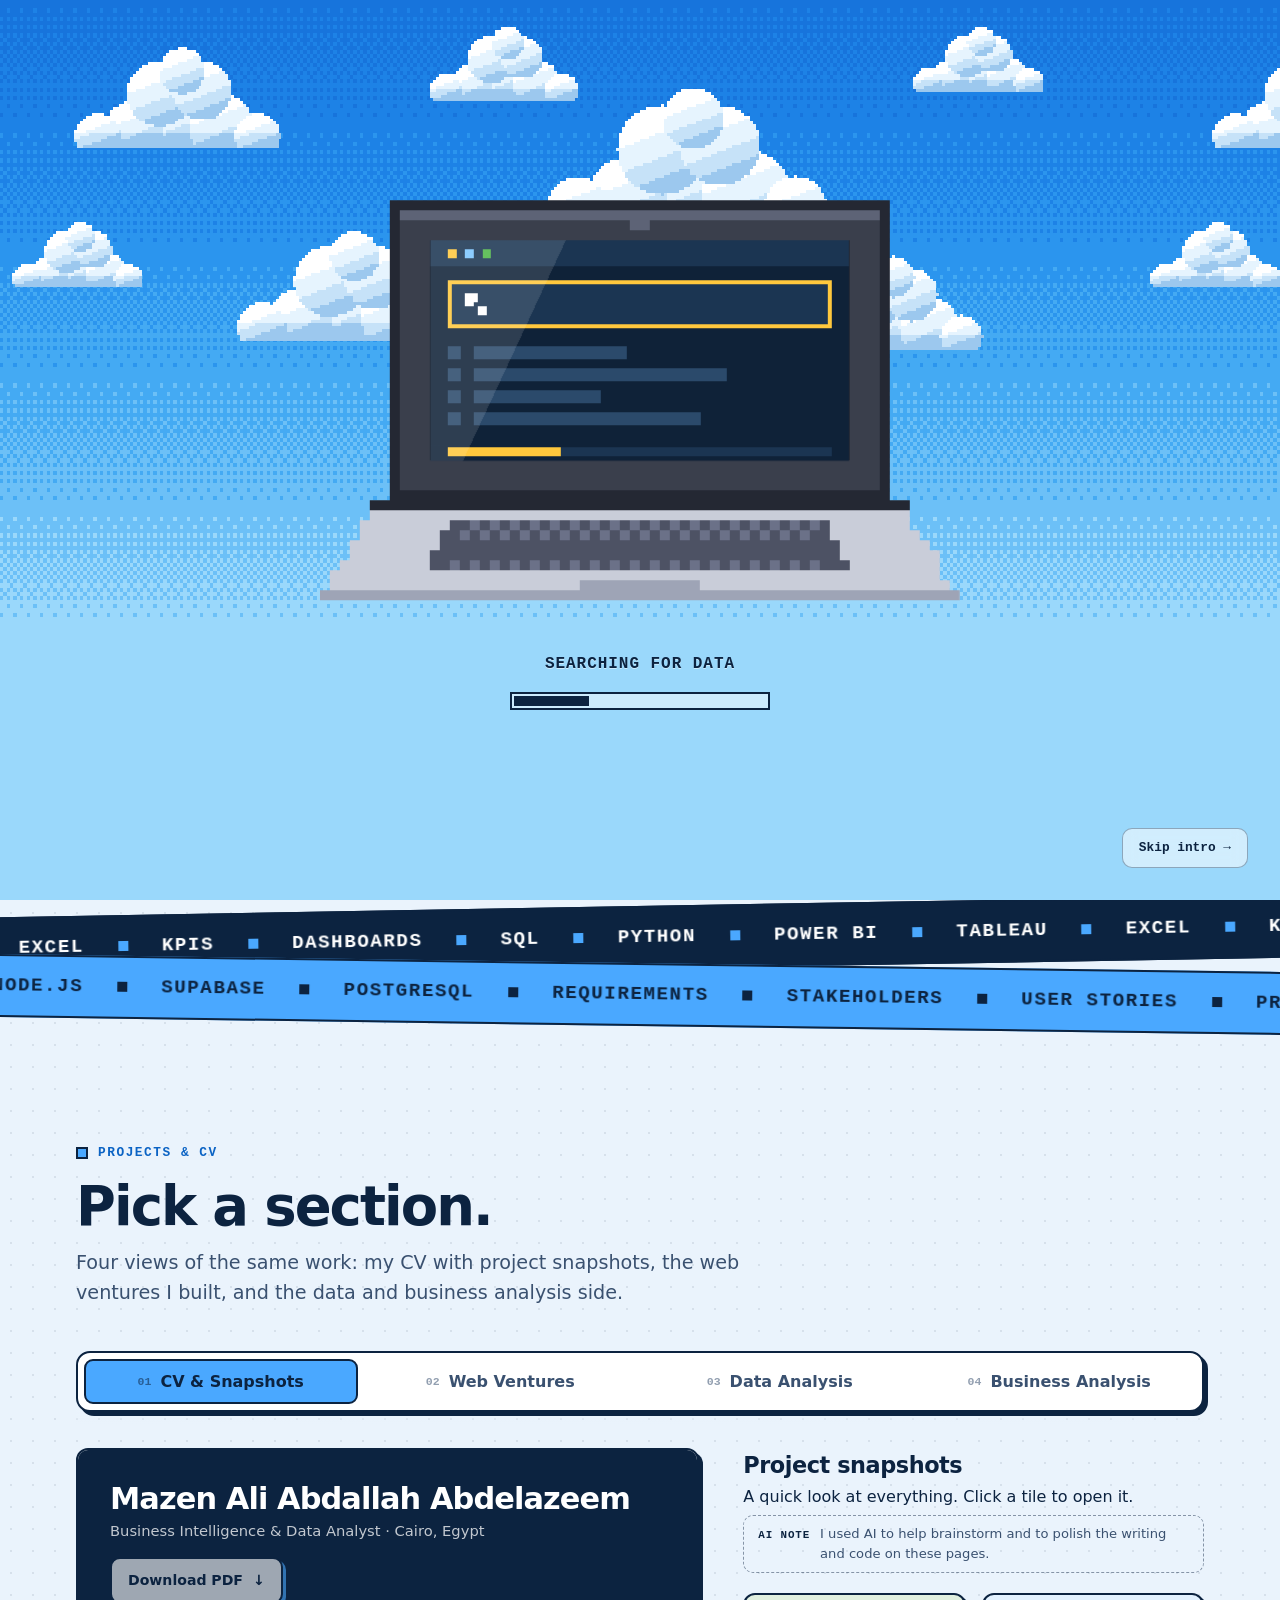
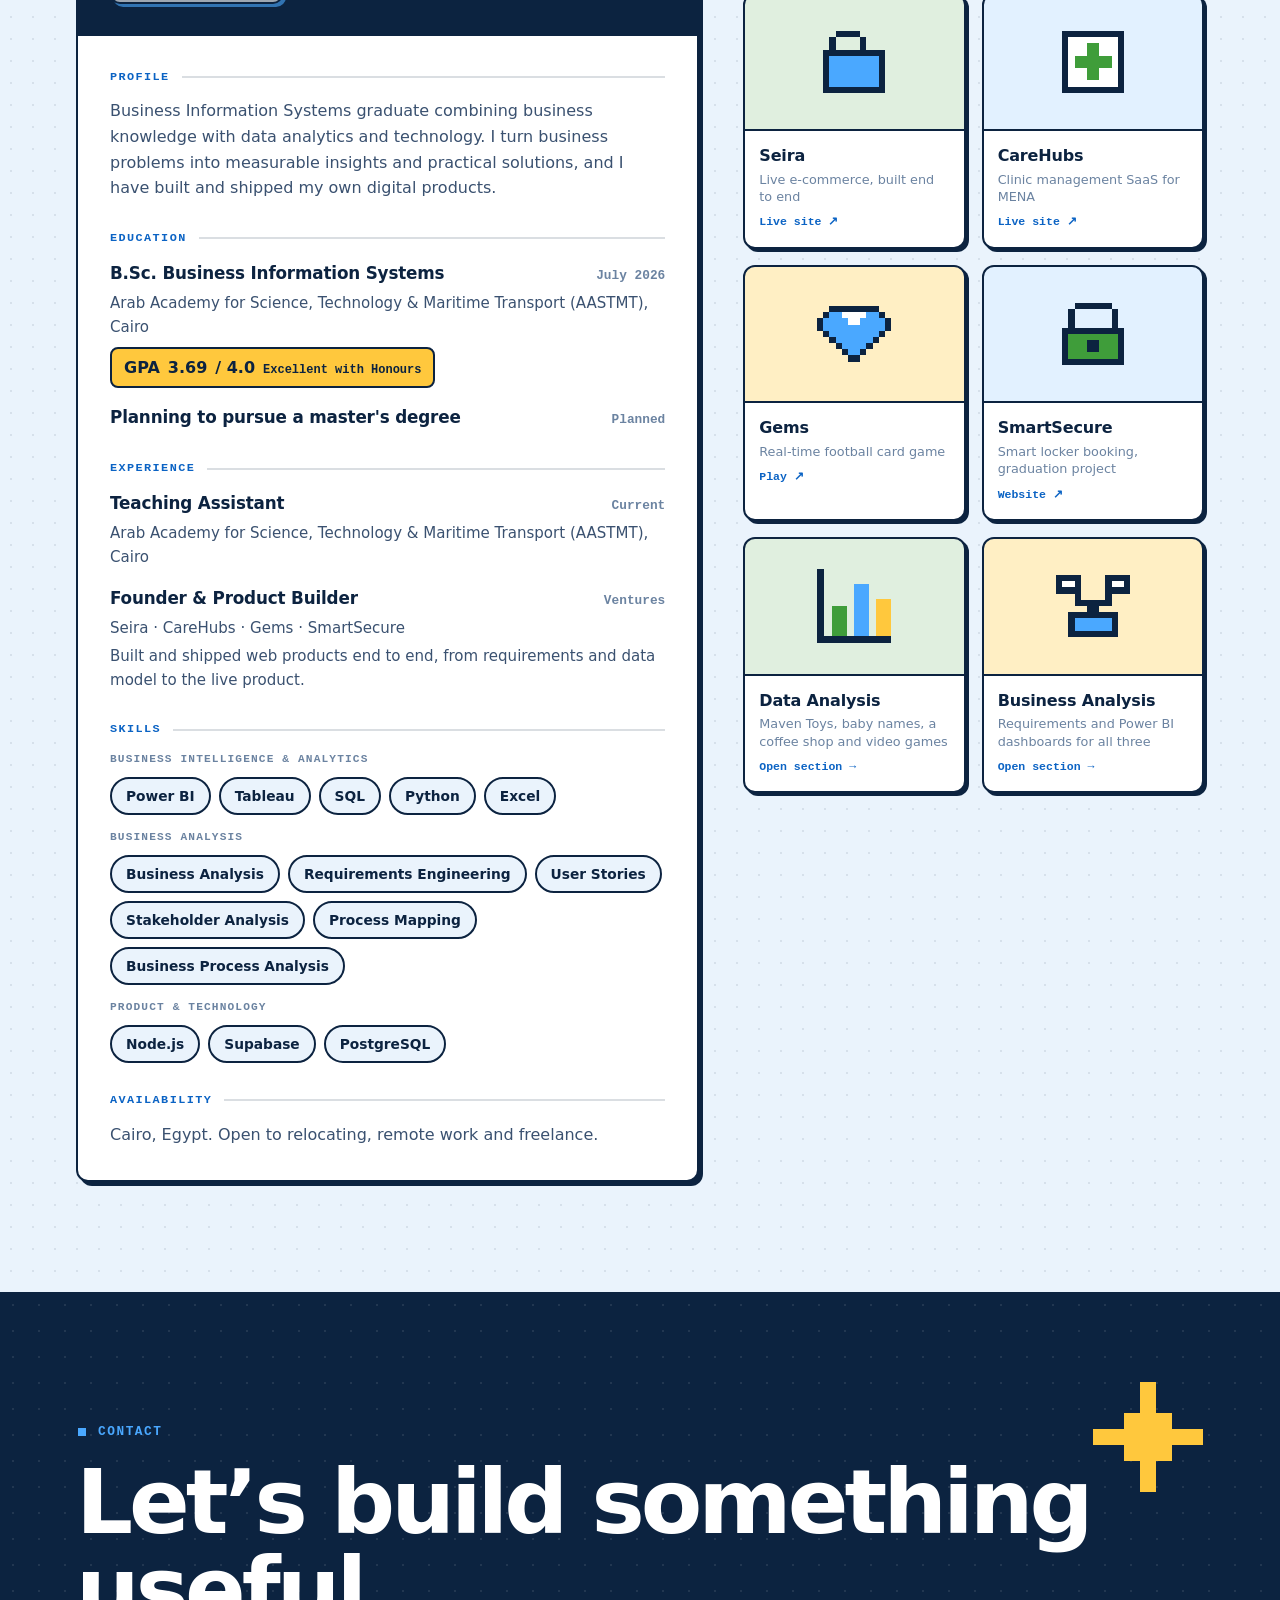
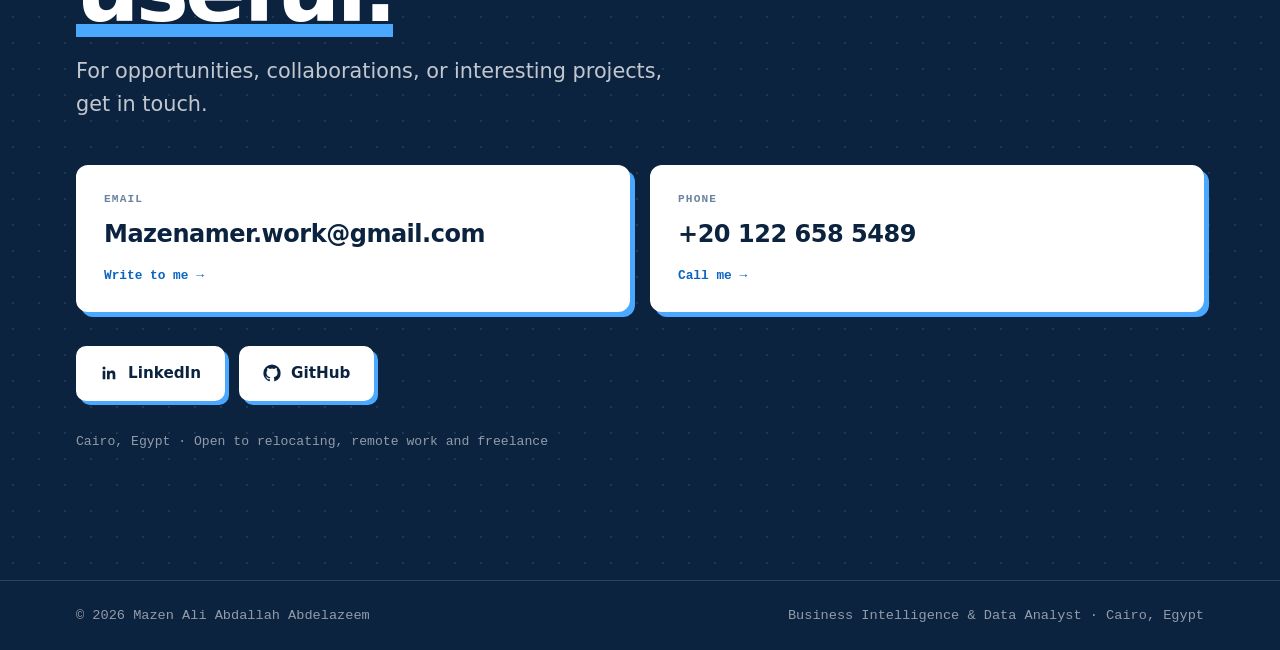
==== commit 5c8411c1: "Add raw data downloads, explore.py and a 'Meet the data' section to every data analysis project Co-A" ====
--- a/index.html
+++ b/index.html
@@ -571,6 +571,12 @@
 .sqlbox .copy { position: absolute; top: 10px; right: 12px; padding: 5px 12px; font-family: var(--font-mono); font-size: .7rem; font-weight: 800; background: #fff; color: var(--ink); border: 0; border-radius: 999px; cursor: pointer; }
 .sqlbox .copy:hover { background: var(--accent); }
 .sqlbox .k { color: #7cc6ff; font-weight: 700; } .sqlbox .f { color: #ffc83d; } .sqlbox .s { color: #9fe3a8; } .sqlbox .c { color: #8ea6c4; font-style: italic; }
+.dp { padding: 4px 16px 16px; border-top: 2px solid var(--ink); background: var(--surface); }
+.dp .tcap { margin-top: 14px; font-size: .86rem; }
+pre.out { margin: 8px 0 0; padding: 14px; max-height: 340px; overflow: auto; background: var(--ink); color: #e6f0ff; border-radius: 10px; font-family: var(--font-mono); font-size: .76rem; line-height: 1.55; }
+pre.out code { font-family: inherit; background: none; padding: 0; color: inherit; }
+pre.out .k { color: #7cc6ff; font-weight: 700; } pre.out .f { color: #ffc83d; } pre.out .s { color: #9fe3a8; } pre.out .c { color: #8ea6c4; font-style: italic; }
+.dtab { font-family: var(--font-mono); font-size: .76rem; } .dtab th, .dtab td { white-space: nowrap; padding: 7px 12px; }
 .tcap { margin-top: 20px; font-weight: 700; font-size: .95rem; color: var(--ink) !important; }
 .xp { margin-top: 20px; padding: clamp(16px, 3vw, 26px); background: var(--surface); border: var(--line); border-radius: var(--radius); box-shadow: var(--hard); }
 .xp-lab { display: block; margin-bottom: 8px; font-family: var(--font-mono); font-size: .74rem; font-weight: 800; letter-spacing: .08em; text-transform: uppercase; }
@@ -1518,12 +1524,13 @@
 
 <!-- ==================== CASE STUDY DATA (from projects/maven-toys/data/summary/site_data.json; re-run python/analysis.py to refresh) ==================== -->
 <script type="application/json" id="maven-data">{"overview":{"sale_lines":829262,"first_day":"2022-01-01","last_day":"2023-09-30","stores":50,"products":35,"revenue":14444572,"cost":10430543,"profit":4014029,"units":1090565,"margin_pct":27.8},"growth":{"revenue_growth_pct":30.9,"profit_growth_pct":16.0,"margin_2022":29.5,"margin_2023":26.2,"revenue_2022":5320116,"revenue_2023":6962074,"profit_2022":1572037,"profit_2023":1824242},"data_quality":{"sale_lines":829262,"duplicate_sale_id":0,"null_cells_in_sales":0,"orphan_product_id":0,"orphan_store_id":0,"inventory_rows":1593,"inventory_rows_possible":1750},"inventory":{"stock_value_at_cost":300210,"stockout_pairs":77,"store_product_pairs":1593,"stockout_rate_pct":4.8,"est_profit_at_risk_per_30d":9685,"slow_pairs":50,"capital_tied_up":15177,"pairs_missing_from_inventory":157,"missing_pairs_with_sales":41},"fri_sun_share_pct":51.0,"monthly":[{"m":"2022-01","revenue":542555,"margin":30.8},{"m":"2022-02","revenue":541352,"margin":29.9},{"m":"2022-03","revenue":589485,"margin":29.5},{"m":"2022-04","revenue":681073,"margin":27.9},{"m":"2022-05","revenue":672370,"margin":27.8},{"m":"2022-06","revenue":661980,"margin":28.7},{"m":"2022-07","revenue":556034,"margin":31.8},{"m":"2022-08","revenue":489423,"margin":32.5},{"m":"2022-09","revenue":585844,"margin":28.4},{"m":"2022-10","revenue":623874,"margin":28.7},{"m":"2022-11","revenue":661304,"margin":29.2},{"m":"2022-12","revenue":877204,"margin":28.1},{"m":"2023-01","revenue":747196,"margin":27.4},{"m":"2023-02","revenue":722632,"margin":26.2},{"m":"2023-03","revenue":883516,"margin":26.2},{"m":"2023-04","revenue":827691,"margin":26.0},{"m":"2023-05","revenue":825319,"margin":25.5},{"m":"2023-06","revenue":808299,"margin":25.6},{"m":"2023-07","revenue":828349,"margin":25.3},{"m":"2023-08","revenue":660877,"margin":26.5},{"m":"2023-09","revenue":658194,"margin":27.4}],"category":[{"name":"Toys","rev_share":35.3,"profit_share":26.9,"margin":21.2,"profit_change_pct":6.0},{"name":"Electronics","rev_share":15.6,"profit_share":24.9,"margin":44.6,"profit_change_pct":-39.0},{"name":"Art & Crafts","rev_share":18.7,"profit_share":18.8,"margin":27.8,"profit_change_pct":232.0},{"name":"Games","rev_share":15.4,"profit_share":16.8,"margin":30.3,"profit_change_pct":13.0},{"name":"Sports & Outdoors","rev_share":15.0,"profit_share":12.6,"margin":23.3,"profit_change_pct":36.0}],"product_top":[{"name":"Colorbuds","profit":834944,"margin":53.4,"profit_share":20.8,"revenue":1564476},{"name":"Action Figure","profit":347748,"margin":37.5,"profit_share":8.7,"revenue":926748},{"name":"Lego Bricks","profit":298685,"margin":12.5,"profit_share":7.4,"revenue":2388883},{"name":"Deck Of Cards","profit":252102,"margin":42.9,"profit_share":6.3,"revenue":587398},{"name":"Glass Marbles","profit":187590,"margin":45.5,"profit_share":4.7,"revenue":412323},{"name":"Barrel O' Slime","profit":183326,"margin":50.1,"profit_share":4.6,"revenue":365735},{"name":"Kids Makeup Kit","profit":146598,"margin":30.0,"profit_share":3.7,"revenue":488416},{"name":"Nerf Gun","profit":132715,"margin":25.0,"profit_share":3.3,"revenue":530595}],"pareto":{"top5_profit_share_pct":47.9,"top10_profit_share_pct":65.6},"profit_change":[{"name":"Colorbuds","change":-263848},{"name":"Action Figure","change":-51438},{"name":"Kids Makeup Kit","change":-26520},{"name":"Dart Gun","change":-23516},{"name":"Mr. Potatohead","change":31475},{"name":"Nerf Gun","change":52205},{"name":"Gamer Headphones","change":56088},{"name":"Etch A Sketch","change":96270},{"name":"Magic Sand","change":108238},{"name":"Barrel O' Slime","change":111802}],"bridge":[{"name":"Colorbuds","pp":-2.68},{"name":"Magic Sand","pp":-2.12},{"name":"Dino Egg","pp":-0.42},{"name":"Action Figure","pp":-0.32},{"name":"Lego Bricks","pp":0.31},{"name":"Splash Balls","pp":0.43},{"name":"Etch A Sketch","pp":0.53},{"name":"Barrel O' Slime","pp":0.64}],"location":[{"type":"Airport","stores":3,"profit_per_store":126016,"profit_share":9.4},{"type":"Downtown","stores":29,"profit_per_store":77542,"profit_share":56.0},{"type":"Commercial","stores":12,"profit_per_store":77239,"profit_share":23.1},{"type":"Residential","stores":6,"profit_per_store":76731,"profit_share":11.5}],"top_stores":[{"name":"Maven Toys Ciudad de Mexico 2","type":"Airport","profit":169856},{"name":"Maven Toys Guadalajara 3","type":"Airport","profit":121571},{"name":"Maven Toys Ciudad de Mexico 1","type":"Downtown","profit":111296},{"name":"Maven Toys Monterrey 2","type":"Downtown","profit":106783},{"name":"Maven Toys Toluca 1","type":"Downtown","profit":104612}],"weekday":[{"d":"Mon","revenue":1531130},{"d":"Tue","revenue":1637492},{"d":"Wed","revenue":1732069},{"d":"Thu","revenue":2183642},{"d":"Fri","revenue":2750302},{"d":"Sat","revenue":2860194},{"d":"Sun","revenue":1749744}],"stockouts":[{"name":"Playfoam","stores":13,"risk30":2830,"margin":64},{"name":"Action Figure","stores":5,"risk30":1130,"margin":38},{"name":"Etch A Sketch","stores":7,"risk30":1130,"margin":48},{"name":"Mini Ping Pong Set","stores":6,"risk30":987,"margin":30},{"name":"Hot Wheels 5-Pack","stores":12,"risk30":709,"margin":33},{"name":"Animal Figures","stores":3,"risk30":669,"margin":23}],"lego":{"revenue":2388883,"margin":12.5,"profit_share":7.4}}</script>
+<script type="application/json" id="proj-maven">{"kicker":"Meet the data","h":"The raw data, and how to look at it","p":"Four tables: sales (one row per product on a sale), products, stores and inventory. The zip also has the calendar and the data dictionary. Cost and price are stored as text like \"$9.99 \", so that is the first thing to clean. Below you can see the first rows, info() and describe() of each table, the pandas checks I ran first, and the script that prints all of it.","data":{"zip":{"url":"assets/data/raw/maven-toys-data.zip","size":"3.6 MB","note":"Public Maven Analytics dataset, as downloaded."},"fields":{"head":["Table","Field","Meaning"],"rows":[["Products","Product_ID","Product ID"],["Products","Product_Name","Product name"],["Products","Product_Category","Product Category"],["Products","Product_Cost","Product cost ($USD)"],["Products","Product_Price","Product retail price ($USD)"],["Inventory","Store_ID","Store ID"],["Inventory","Product_ID","Product ID"],["Inventory","Stock_On_Hand","Stock quantity of the product in the store (inventory)"],["Stores","Store_ID","Store ID"],["Stores","Store_Name","Store name"],["Stores","Store_City","City in Mexico where the store is located"],["Stores","Store_Location","Location in the city where the store is located"],["Stores","Store_Open_Date","Date when the store was opened"],["Sales","Sale_ID","Sale ID"],["Sales","Date","Date of the transaction"],["Sales","Store_ID","Store ID"],["Sales","Product_ID","Product ID"],["Sales","Units","Units sold"]]},"profile":{"pandas":"3.0.6","tables":[{"name":"sales","file":"sales.csv","rows":829262,"cols":5,"head":{"cols":["Sale_ID","Date","Store_ID","Product_ID","Units"],"rows":[["1","2022-01-01","24","4","1"],["2","2022-01-01","28","1","1"],["3","2022-01-01","6","8","1"],["4","2022-01-01","48","7","1"],["5","2022-01-01","44","18","1"],["6","2022-01-01","1","31","1"],["7","2022-01-01","40","7","1"],["8","2022-01-01","19","2","1"]]},"info":"<class 'pandas.DataFrame'>\nRangeIndex: 829262 entries, 0 to 829261\nData columns (total 5 columns):\n #   Column      Non-Null Count   Dtype\n---  ------      --------------   -----\n 0   Sale_ID     829262 non-null  int64\n 1   Date        829262 non-null  str  \n 2   Store_ID    829262 non-null  int64\n 3   Product_ID  829262 non-null  int64\n 4   Units       829262 non-null  int64\ndtypes: int64(4), str(1)\nmemory usage: 31.6 MB\n","numbers":"             Sale_ID       Store_ID     Product_ID          Units\ncount  829262.000000  829262.000000  829262.000000  829262.000000\nmean   414631.500000      25.277034      15.014149       1.315103\nstd    239387.463802      14.352573       9.869417       0.830701\nmin         1.000000       1.000000       1.000000       1.000000\n25%    207316.250000      13.000000       6.000000       1.000000\n50%    414631.500000      26.000000      14.000000       1.000000\n75%    621946.750000      38.000000      24.000000       1.000000\nmax    829262.000000      50.000000      35.000000      30.000000","text":"              Date\ncount       829262\nunique         638\ntop     2023-04-30\nfreq          3101"},{"name":"products","file":"products.csv","rows":35,"cols":5,"head":{"cols":["Product_ID","Product_Name","Product_Category","Product_Cost","Product_Price"],"rows":[["1","Action Figure","Toys","$9.99 ","$15.99 "],["2","Animal Figures","Toys","$9.99 ","$12.99 "],["3","Barrel O' Slime","Art & Crafts","$1.99 ","$3.99 "],["4","Chutes & Ladders","Games","$9.99 ","$12.99 "],["5","Classic Dominoes","Games","$7.99 ","$9.99 "],["6","Colorbuds","Electronics","$6.99 ","$14.99 "],["7","Dart Gun","Sports & Outdoors","$11.99 ","$15.99 "],["8","Deck Of Cards","Games","$3.99 ","$6.99 "]]},"info":"<class 'pandas.DataFrame'>\nRangeIndex: 35 entries, 0 to 34\nData columns (total 5 columns):\n #   Column            Non-Null Count  Dtype\n---  ------            --------------  -----\n 0   Product_ID        35 non-null     int64\n 1   Product_Name      35 non-null     str  \n 2   Product_Category  35 non-null     str  \n 3   Product_Cost      35 non-null     str  \n 4   Product_Price     35 non-null     str  \ndtypes: int64(1), str(4)\nmemory usage: 1.5 KB\n","numbers":"       Product_ID\ncount   35.000000\nmean    18.000000\nstd     10.246951\nmin      1.000000\n25%      9.500000\n50%     18.000000\n75%     26.500000\nmax     35.000000","text":"         Product_Name Product_Category Product_Cost Product_Price\ncount              35               35           35            35\nunique             35                5           16            18\ntop     Action Figure             Toys       $3.99        $19.99 \nfreq                1                9            5             5"},{"name":"stores","file":"stores.csv","rows":50,"cols":5,"head":{"cols":["Store_ID","Store_Name","Store_City","Store_Location","Store_Open_Date"],"rows":[["1","Maven Toys Guadalajara 1","Guadalajara","Residential","1992-09-18"],["2","Maven Toys Monterrey 1","Monterrey","Residential","1995-04-27"],["3","Maven Toys Guadalajara 2","Guadalajara","Commercial","1999-12-27"],["4","Maven Toys Saltillo 1","Saltillo","Downtown","2000-01-01"],["5","Maven Toys La Paz 1","La Paz","Downtown","2001-05-31"],["6","Maven Toys Mexicali 1","Mexicali","Commercial","2003-12-13"],["7","Maven Toys Monterrey 2","Monterrey","Downtown","2003-12-25"],["8","Maven Toys Pachuca 1","Pachuca","Downtown","2004-10-14"]]},"info":"<class 'pandas.DataFrame'>\nRangeIndex: 50 entries, 0 to 49\nData columns (total 5 columns):\n #   Column           Non-Null Count  Dtype\n---  ------           --------------  -----\n 0   Store_ID         50 non-null     int64\n 1   Store_Name       50 non-null     str  \n 2   Store_City       50 non-null     str  \n 3   Store_Location   50 non-null     str  \n 4   Store_Open_Date  50 non-null     str  \ndtypes: int64(1), str(4)\nmemory usage: 2.1 KB\n","numbers":"       Store_ID\ncount  50.00000\nmean   25.50000\nstd    14.57738\nmin     1.00000\n25%    13.25000\n50%    25.50000\n75%    37.75000\nmax    50.00000","text":"                      Store_Name   Store_City Store_Location Store_Open_Date\ncount                         50           50             50              50\nunique                        50           29              4              50\ntop     Maven Toys Guadalajara 1  Guadalajara       Downtown      1992-09-18\nfreq                           1            4             29               1"},{"name":"inventory","file":"inventory.csv","rows":1593,"cols":3,"head":{"cols":["Store_ID","Product_ID","Stock_On_Hand"],"rows":[["1","1","27"],["1","2","0"],["1","3","32"],["1","4","6"],["1","5","0"],["1","6","79"],["1","7","5"],["1","8","63"]]},"info":"<class 'pandas.DataFrame'>\nRangeIndex: 1593 entries, 0 to 1592\nData columns (total 3 columns):\n #   Column         Non-Null Count  Dtype\n---  ------         --------------  -----\n 0   Store_ID       1593 non-null   int64\n 1   Product_ID     1593 non-null   int64\n 2   Stock_On_Hand  1593 non-null   int64\ndtypes: int64(3)\nmemory usage: 37.5 KB\n","numbers":"          Store_ID   Product_ID  Stock_On_Hand\ncount  1593.000000  1593.000000    1593.000000\nmean     25.326428    18.073446      18.670433\nstd      14.477592    10.064254      18.997652\nmin       1.000000     1.000000       0.000000\n25%      13.000000     9.000000       6.000000\n50%      25.000000    18.000000      13.000000\n75%      38.000000    27.000000      24.000000\nmax      50.000000    35.000000     139.000000","text":"no text columns"}],"steps":[{"title":"price and cost are text with a $ sign and a trailing space","code":"products[[\"Product_Name\", \"Product_Cost\", \"Product_Price\"]].head(3)","out":"      Product_Name Product_Cost Product_Price\n0    Action Figure       $9.99        $15.99 \n1   Animal Figures       $9.99        $12.99 \n2  Barrel O' Slime       $1.99         $3.99 "},{"title":"turn the price into a number","code":"products[\"Product_Price\"].str.replace(\"$\", \"\", regex=False).str.strip().astype(float).describe()","out":"count    35.000000\nmean     14.761429\nstd       7.491508\nmin       2.990000\n25%       9.990000\n50%      12.990000\n75%      19.990000\nmax      39.990000"},{"title":"which dates are in the sales?","code":"pd.to_datetime(sales[\"Date\"]).agg([\"min\", \"max\"])","out":"min   2022-01-01\nmax   2023-09-30"},{"title":"units per sale line, first 6 values","code":"sales[\"Units\"].value_counts().sort_index().head(6)","out":"Units\n1    689023\n2     54576\n3     65638\n4     13117\n5      2628\n6      2808"},{"title":"stores by location type","code":"stores[\"Store_Location\"].value_counts()","out":"Store_Location\nDowntown       29\nCommercial     12\nResidential     6\nAirport         3"},{"title":"sale lines per product, top 5 (merged with the product names)","code":"sales.merge(products, on=\"Product_ID\").groupby(\"Product_Name\").size().sort_values(ascending=False).head(5)","out":"Product_Name\nColorbuds          72988\nDeck Of Cards      68083\nPlayDoh Can        64834\nBarrel O' Slime    54078\nAction Figure      48497"},{"title":"does every sale have a matching product and store?","code":"(sales[\"Product_ID\"].isin(products[\"Product_ID\"]).all(), sales[\"Store_ID\"].isin(stores[\"Store_ID\"]).all())","out":"(np.True_, np.True_)"},{"title":"memory used by the big table, in MB","code":"(sales.memory_usage(deep=True).sum() / 1e6).round(1)","out":"82.1"}]},"script":{"text":"\"\"\"\nfirst look at the raw data: shape, first rows, info(), describe(), then a few pandas moves.\nrun:  python explore.py --data \"path/to/Maven Toys Data\"\nneeds pandas\n\"\"\"\nimport argparse, io\nfrom pathlib import Path\nimport pandas as pd\n\nFILES = {\"sales\": \"sales.csv\", \"products\": \"products.csv\", \"stores\": \"stores.csv\", \"inventory\": \"inventory.csv\"}\n\n# small things i check after the first look. each one is a single pandas expression\nSTEPS = [\n    ('price and cost are text with a $ sign and a trailing space', 'products[[\"Product_Name\", \"Product_Cost\", \"Product_Price\"]].head(3)'),\n    ('turn the price into a number', 'products[\"Product_Price\"].str.replace(\"$\", \"\", regex=False).str.strip().astype(float).describe()'),\n    ('which dates are in the sales?', 'pd.to_datetime(sales[\"Date\"]).agg([\"min\", \"max\"])'),\n    ('units per sale line, first 6 values', 'sales[\"Units\"].value_counts().sort_index().head(6)'),\n    ('stores by location type', 'stores[\"Store_Location\"].value_counts()'),\n    ('sale lines per product, top 5 (merged with the product names)', 'sales.merge(products, on=\"Product_ID\").groupby(\"Product_Name\").size().sort_values(ascending=False).head(5)'),\n    ('does every sale have a matching product and store?', '(sales[\"Product_ID\"].isin(products[\"Product_ID\"]).all(), sales[\"Store_ID\"].isin(stores[\"Store_ID\"]).all())'),\n    ('memory used by the big table, in MB', '(sales.memory_usage(deep=True).sum() / 1e6).round(1)')\n]\n\n\ndef load(folder):\n    \"\"\"read every file into a dataframe\"\"\"\n    folder = Path(folder)\n    tables = {}\n    for name, file in FILES.items():\n        path = folder / file\n        if not path.exists():\n            raise SystemExit(f\"cannot find {path}. unzip the data and pass its folder with --data\")\n        tables[name] = pd.read_csv(path)\n    return tables\n\n\ndef summarise(df):\n    \"\"\"the three things i run first on any new table\"\"\"\n    buf = io.StringIO()\n    df.info(buf=buf)\n    numbers = df.describe().to_string()\n    text = df.select_dtypes(exclude=\"number\")\n    words = text.describe().to_string() if text.shape[1] else \"no text columns\"\n    return {\"head\": df.head(8), \"info\": buf.getvalue(), \"numbers\": numbers, \"text\": words}\n\n\ndef run_steps(tables):\n    \"\"\"run each step in STEPS with the tables (and pandas) available by name\"\"\"\n    out = []\n    for title, code in STEPS:\n        result = eval(code, {\"pd\": pd, **tables})\n        out.append((title, code, result.to_string() if hasattr(result, \"to_string\") else str(result)))\n    return out\n\n\ndef main(folder):\n    tables = load(folder)\n    print(\"pandas\", pd.__version__)\n    for name, df in tables.items():\n        s = summarise(df)\n        print(\"\\n\" + \"=\" * 70)\n        print(f\"{name}: {df.shape[0]:,} rows x {df.shape[1]} columns\")\n        print(\"=\" * 70)\n        print(\"\\nfirst rows\\n\" + s[\"head\"].to_string())\n        print(\"\\ninfo\\n\" + s[\"info\"])\n        print(\"describe (numbers)\\n\" + s[\"numbers\"])\n        print(\"\\ndescribe (text)\\n\" + s[\"text\"])\n    print(\"\\n\" + \"=\" * 70 + \"\\na few pandas moves\\n\" + \"=\" * 70)\n    for title, code, result in run_steps(tables):\n        print(f\"\\n# {title}\\n>>> {code}\\n{result}\")\n\n\nif __name__ == \"__main__\":\n    ap = argparse.ArgumentParser()\n    ap.add_argument(\"--data\", default=\".\", help=\"folder with the data files\")\n    main(ap.parse_args().data)"},"pip":"pandas"}}</script>
 <!-- ==== coffee case study content (data from projects/coffee-shop/data/summary, docs from projects/coffee-shop/docs, sql from projects/coffee-shop/sql). Built by the case-study script at the bottom of the page. ==== -->
-<script type="application/json" id="proj-coffee">{"da":{"crumb":"Data Analysis · Case study","kicker":"Public dataset · Coffee shop sales","title":"Coffee shop: three stores, three different days","lead":"Sales doubled in six months. All three stores make about the same money, but they make it at very different times of the day. This project looks at when people buy and what they buy.","tags":["SQL","Python","pandas"],"facts":["149,116 sale lines","3 stores","80 products","Jan to Jun 2023"],"note":"**Case study on a public dataset, not client work.** The file has no costs, so this is a revenue story, not a profit one. I used AI to help brainstorm and to polish the writing and code on this page.","other":"case-coffee-ba","otherLabel":"See the business analysis side →","githubLabel":"Code on GitHub →","sections":[{"kicker":"The answer","h":"Daily sales doubled, and each store runs a different day","p":"Average daily revenue went from **$2,635 in January to $5,550 in June**. Almost half of all revenue (**46%**) is made between 7 and 11am.","kpis":{"size":"big","items":[{"l":"Revenue per day","v":"$2.6k → $5.6k","d":"January to June, up 111%"},{"l":"Morning rush share","v":"45.8%","d":"of revenue, 7:00 to 10:59"},{"l":"Value of a sale line","v":"$4.70","d":"flat for all 6 months"}]}},{"kpis":{"size":"small","items":[{"l":"Revenue, all data","v":"$698,812"},{"l":"Sale lines","v":"149,116"},{"l":"Units sold","v":"214,470"},{"l":"Drinks share","v":"77.1%"}]}},{"kicker":"How I worked","h":"From an Excel file to a checked answer","flow":[["01","Excel file","One sheet, 149k sale lines"],["02","SQL clean + model","Checks, then a fact table with hour and size added"],["03","Python checks","Same numbers in pandas; the script fails if SQL differs"],["04","Analysis","Time, menu, stores, growth"],["05","Power BI","Built on the business analysis side",true],["06","Recommendations","What to do next"]]},{"kicker":"Finding 1","h":"Sales doubled, but people are not spending more","p":"Revenue per day rose from $2,635 in January to $5,550 in June. The value of an average sale line stayed at about **$4.70** the whole time, so the growth is more customers, not bigger orders. Every category grew by about the same amount (from +87% for branded items to +121% for loose tea), so the menu mix did not change. I use revenue per day because February is a short month. Six months is not enough to separate real growth from the summer season.","charts":[{"type":"cols","title":"Revenue per day, by month","sub":"Average daily revenue, all 3 stores, USD","labels":["Jan","Feb","Mar","Apr","May","Jun"],"values":[2635,2719,3188,3965,5056,5550],"fmt":"usd","ticks":[0,2000,4000,6000],"tickFmt":"usdK","head":["Month","Revenue per day"],"aria":"Column chart of average daily revenue by month, rising from 2,635 dollars in January to 5,550 dollars in June."},{"type":"hbar","title":"How much each category grew","sub":"Revenue per day, June vs January","rows":[{"name":"Loose Tea","v":121},{"name":"Coffee","v":114},{"name":"Flavours","v":113},{"name":"Drinking Chocolate","v":112},{"name":"Tea","v":111},{"name":"Bakery","v":109},{"name":"Packaged Chocolate","v":96},{"name":"Coffee beans","v":95},{"name":"Branded","v":87}],"fmt":"pctSign0","ticks":[0,50,100,150],"tickFmt":"pct0","head":["Category","Growth"],"aria":"Bar chart of growth by category, all between 87 and 121 percent."}]},{"kicker":"Finding 2","h":"Almost half of the money comes in four hours","p":"From 7 to 10:59am the stores make **45.8%** of their revenue. In the busiest morning hour each store sells roughly 1.5 to 3 times what it sells in a typical afternoon hour. Revenue here is the average per day, so the three lines are easy to compare.","charts":[{"type":"lines","title":"Revenue by hour of the day","sub":"Average revenue per day in each hour, USD","xlabels":["6am","7am","8am","9am","10am","11am","12pm","1pm","2pm","3pm","4pm","5pm","6pm","7pm","8pm"],"series":[{"name":"Astoria","color":"#1f6fd0","values":[0.0,105.1,126.0,128.1,135.0,85.6,86.6,88.1,83.8,86.5,89.0,87.5,88.1,93.6,0.0]},{"name":"Hell's Kitchen","color":"#d1571a","values":[41.6,88.2,174.3,181.6,185.7,99.0,62.7,66.7,67.9,62.5,66.2,70.7,65.5,59.5,14.6]},{"name":"Lower Manhattan","color":"#7a4fc4","values":[79.4,157.7,156.6,160.8,169.3,71.2,72.8,68.2,76.4,81.6,71.9,63.6,35.8,4.1,1.7]}],"ticks":[0,50,100,150,200],"tickFmt":"usd","fmt":"usd","head":["Hour","Astoria","Hell's Kitchen","Lower Manhattan"],"xstride":2,"aria":"Line chart of revenue per day by hour for three stores. All three peak between 8 and 10 in the morning."}]},{"kicker":"Finding 3","h":"Same total, three different shapes","p":"The stores are within 3% of each other: Hell's Kitchen $236.5k, Astoria $232.2k and Lower Manhattan $230.1k. But they get there differently. **Lower Manhattan** is the most morning-heavy (51% of its revenue between 7 and 11am) and makes only 8% after 5pm, with almost nothing after 7pm. **Hell's Kitchen** has a sharp morning rush and a quiet afternoon. **Astoria** is the steady one: it opens at 7 (the others at 6), has the smallest morning share and the biggest evening share (21%).","charts":[{"type":"heat","title":"Share of each store's revenue, by time of day","sub":"Each row adds up to 100%. Darker means a bigger share. Times run from 6am to 8pm.","rows":["Astoria","Hell's Kitchen","Lower Manhattan"],"cols":["6am","7 to 10am","11am to 1pm","2 to 4pm","5 to 6pm","7 to 8pm"],"colsShort":["6am","7-10","11-1","2-4","5-6","7-8"],"v":[[0.0,38.5,20.3,20.2,13.7,7.3],[3.2,48.2,17.5,15.1,10.4,5.7],[6.2,50.7,16.7,18.1,7.8,0.5]],"fmt":"pct","max":55,"head":["Store","6am","7 to 10am","11am to 1pm","2 to 4pm","5 to 6pm","7 to 8pm"],"aria":"Heat map of the share of revenue by time of day for each store. Lower Manhattan has 50.7 percent between 7 and 10 in the morning and 0.5 percent after 7 in the evening."}]},{"kicker":"Finding 4","h":"The day of the week hardly matters","p":"Monday to Sunday are all within 5% of each other. Saturday is the lowest ($96.9k) and Monday the highest ($101.7k). So staffing should follow the hour of the day, not the day of the week.","charts":[{"type":"cols","title":"Revenue by weekday","sub":"Total revenue, Jan to Jun 2023, USD","labels":["Mon","Tue","Wed","Thu","Fri","Sat","Sun"],"values":[101677,99456,100314,100768,101373,96894,98330],"fmt":"usd","ticks":[0,40000,80000,120000],"tickFmt":"usdK","head":["Weekday","Revenue"],"aria":"Column chart of revenue by weekday. All seven days are between 96.9 and 101.7 thousand dollars."}]},{"kicker":"Finding 5","h":"Drinks are 77% of sales, and few people buy small","p":"Coffee (38.6%) and tea (28.1%) are two thirds of revenue. With drinking chocolate the drinks reach **77.1%**, and bakery adds 11.8%. Coffee beans, branded items and the rest are about 11% together. Of the drinks that come in sizes, only **13%** are small: regular (44%) and large (43%) share the rest.","charts":[{"type":"hbar","title":"Revenue by product type","sub":"Top 8 product types, Jan to Jun 2023, USD","rows":[{"name":"Barista Espresso","v":91406},{"name":"Brewed Chai tea","v":77082},{"name":"Hot chocolate","v":72416},{"name":"Gourmet brewed coffee","v":70035},{"name":"Brewed Black tea","v":47932},{"name":"Brewed herbal tea","v":47540},{"name":"Premium brewed coffee","v":38781},{"name":"Organic brewed coffee","v":37746}],"fmt":"usdK","ticks":[0,25000,50000,75000,100000],"tickFmt":"usdK","head":["Product type","Revenue"],"aria":"Bar chart of revenue by product type. Barista espresso is the largest at 91 thousand dollars."}],"table":{"head":["Top products (name and size)","Units","Revenue"],"rows":[["Sustainably Grown Organic Lg","4,453","$21,152"],["Dark chocolate Lg","4,668","$21,006"],["Latte Rg","4,497","$19,112"],["Cappuccino Lg","4,151","$17,642"],["Morning Sunrise Chai Lg","4,346","$17,384"],["Latte","4,602","$17,258"]]}},{"sql":true,"kicker":"Look at the code","h":"The SQL behind every number","p":"Six scripts, in the order they run. Open one to read it, copy it, or download all of them. They are written for SQLite.","note":"The Python script that checks them is in the project folder on GitHub."},{"kicker":"Recommendations","h":"What I would do next","recs":[["Plan staff by hour, per store.","Put the most people on 7 to 10:59am (8 to 10:59 in Hell's Kitchen) and fewer in the quiet middle of the day. Do not bother with a different rota for each weekday."],["Look at Lower Manhattan's evening.","It makes about 8% of its revenue after 5pm and almost nothing after 7pm. Test a shorter evening, but check labour cost first, the file does not have it."],["Try a 6am opening in Astoria as a test, not a rule.","The other two stores sell at 6am (3% and 6% of their revenue). Astoria may have a different neighbourhood."],["Check the size mix with the menu lead.","Only 13% of sized drinks are small. If that is a pricing effect it is worth knowing."],["Collect better data.","At least 12 months, a cost per product, and a receipt id. That would allow profit and basket analysis."]]},{"kicker":"How much to trust it","h":"Checks and limits","checks":[["Every figure was calculated twice, in SQL and in pandas. The Python script stops with an error if they ever disagree.",false],["The data is clean: no empty cells, no duplicate ids, and each store has a sale on all 181 days.",false],["Only six months of data, so growth and the summer season cannot be told apart.",true],["No cost data, so everything here is revenue. There is no profit or margin analysis.",true],["No receipt id, so I cannot look at what is bought together. A sale line is not a customer.",true],["15 products have a second price on a few lines (1,262 lines, 0.8%). I kept each line's own price.",true]],"files":[["SQL scripts","The six scripts shown above.","sql/"],["Python analysis","Repeats the analysis in pandas, then runs the SQL and stops if the numbers differ.","python/analysis.py"],["Summary data","The small tables that the charts are drawn from.","data/summary/"]]},{"kicker":"Where is the dashboard?","h":"It is the centrepiece of the business analysis project","p":"This page is the analysis. The Power BI dashboard is built from the requirements, so it lives on the business analysis side, next to the KPI definitions and the specification.","action":["Go to the dashboard and requirements →","case-coffee-ba"]}],"sqlFile":"coffee-shop-sql.sql","sql":[{"file":"00_clean_and_model.sql","title":"Clean and model","desc":"Checks the raw table, then builds the product, store and fact tables.","text":"-- 00 checks and clean tables\n-- the raw table is called sales, one row = one product line on a receipt\n\nselect count(*) as sale_lines from sales;\n\n-- ids should be unique\nselect count(*) - count(distinct transaction_id) as duplicate_ids from sales;\n\n-- any empty cells?\nselect count(*) as rows_with_nulls\nfrom sales\nwhere transaction_id is null or transaction_date is null or transaction_time is null\n   or transaction_qty is null or store_id is null or product_id is null or unit_price is null;\n\n-- date range\nselect min(transaction_date) as first_day, max(transaction_date) as last_day from sales;\n\n-- some products have more than one price, i want to know how many\nselect count(*) as products_with_2_prices\nfrom (select product_id from sales group by product_id having count(distinct unit_price) > 1);\n\ndrop table if exists dim_product;\ncreate table dim_product as\nselect distinct product_id, product_category as category, product_type, product_detail as product\nfrom sales;\n\ndrop table if exists dim_store;\ncreate table dim_store as\nselect distinct store_id, store_location\nfrom sales;\n\n-- fact table: one row per line, with revenue, hour, weekday and size added\ndrop table if exists fact_sales;\ncreate table fact_sales as\nselect\n  transaction_id as sale_id,\n  transaction_date as sale_date,\n  substr(transaction_date, 1, 7) as month,\n  cast(substr(transaction_time, 1, 2) as integer) as hour,\n  cast(strftime('%w', transaction_date) as integer) as weekday_num,   -- 0 = sunday\n  store_id,\n  store_location,\n  product_id,\n  product_category as category,\n  product_type,\n  product_detail as product,\n  case when product_detail like '% Sm' then 'Small'\n       when product_detail like '% Rg' then 'Regular'\n       when product_detail like '% Lg' then 'Large'\n       else 'No size' end as size,\n  transaction_qty as qty,\n  unit_price,\n  transaction_qty * unit_price as revenue\nfrom sales;"},{"file":"01_kpi_overview.sql","title":"Headline KPIs","desc":"Totals, revenue per month and per day.","text":"-- 01 headline numbers\n\nselect\n  count(*) as sale_lines,\n  sum(qty) as units,\n  round(sum(revenue)) as revenue,\n  round(sum(revenue) / count(distinct sale_date)) as revenue_per_day,\n  round(sum(revenue) / count(*), 2) as revenue_per_line\nfrom fact_sales;\n\n-- revenue per month. february is shorter so i also divide by the days in the data\nselect\n  month,\n  count(distinct sale_date) as days,\n  round(sum(revenue)) as revenue,\n  round(sum(revenue) / count(distinct sale_date)) as revenue_per_day\nfrom fact_sales\ngroup by month\norder by month;\n\n-- how many units per line\nselect qty, count(*) as lines\nfrom fact_sales\ngroup by qty\norder by qty;"},{"file":"02_time_patterns.sql","title":"Time patterns","desc":"Revenue by hour, by store and hour, morning rush share, weekday.","text":"-- 02 when do people buy\n\n-- revenue by hour\nselect hour, round(sum(revenue)) as revenue\nfrom fact_sales\ngroup by hour\norder by hour;\n\n-- revenue by hour for each store, per day so the numbers are easy to read\nselect\n  store_location,\n  hour,\n  round(sum(revenue) / count(distinct sale_date), 1) as revenue_per_day\nfrom fact_sales\ngroup by store_location, hour\norder by store_location, hour;\n\n-- share of each store's revenue that comes in the morning rush (7 to 10), and after 5pm\nselect\n  store_location,\n  round(100.0 * sum(case when hour between 7 and 10 then revenue else 0 end) / sum(revenue), 1) as morning_rush_pct,\n  round(100.0 * sum(case when hour >= 17 then revenue else 0 end) / sum(revenue), 1) as evening_pct\nfrom fact_sales\ngroup by store_location\norder by store_location;\n\n-- weekday (0 = sunday)\nselect weekday_num, round(sum(revenue)) as revenue\nfrom fact_sales\ngroup by weekday_num\norder by weekday_num;"},{"file":"03_products_and_categories.sql","title":"Products and categories","desc":"Category, product type, top products, drink sizes.","text":"-- 03 what do they buy\n\n-- category\nselect\n  category,\n  round(sum(revenue)) as revenue,\n  round(100.0 * sum(revenue) / (select sum(revenue) from fact_sales), 1) as share_pct\nfrom fact_sales\ngroup by category\norder by revenue desc;\n\n-- product type, top 8\nselect product_type, round(sum(revenue)) as revenue\nfrom fact_sales\ngroup by product_type\norder by revenue desc\nlimit 8;\n\n-- top 10 single products (name + size)\nselect product, round(sum(revenue)) as revenue, sum(qty) as units\nfrom fact_sales\ngroup by product\norder by revenue desc\nlimit 10;\n\n-- drink sizes (only drinks have a size)\nselect\n  size,\n  count(*) as lines,\n  round(100.0 * count(*) / (select count(*) from fact_sales where size <> 'No size'), 1) as share_pct\nfrom fact_sales\nwhere size <> 'No size'\ngroup by size\norder by lines desc;"},{"file":"04_stores.sql","title":"Stores","desc":"The three stores side by side.","text":"-- 04 comparing the three stores\n\nselect\n  store_location,\n  round(sum(revenue)) as revenue,\n  count(*) as sale_lines,\n  round(sum(revenue) / count(distinct sale_date)) as revenue_per_day\nfrom fact_sales\ngroup by store_location\norder by revenue desc;\n\n-- monthly revenue per store\nselect month, store_location, round(sum(revenue)) as revenue\nfrom fact_sales\ngroup by month, store_location\norder by month, store_location;\n\n-- first and last hour with a sale in each store\nselect store_location, min(hour) as first_hour, max(hour) as last_hour\nfrom fact_sales\ngroup by store_location;"},{"file":"05_growth.sql","title":"Growth","desc":"January vs June by category, and lines vs value per line.","text":"-- 05 growth from january to june\n-- i use revenue per day because the months have different lengths\n\nselect\n  category,\n  round(sum(case when month = '2023-01' then revenue end) / 31) as jan_per_day,\n  round(sum(case when month = '2023-06' then revenue end) / 30) as jun_per_day,\n  round(100.0 * ((sum(case when month = '2023-06' then revenue end) / 30) /\n                 (sum(case when month = '2023-01' then revenue end) / 31) - 1)) as growth_pct\nfrom fact_sales\ngroup by category\norder by jun_per_day desc;\n\n-- did the number of lines grow, or the value of each line?\nselect\n  month,\n  count(*) as sale_lines,\n  round(sum(revenue) / count(*), 2) as revenue_per_line\nfrom fact_sales\ngroup by month\norder by month;"}]},"ba":{"crumb":"Business Analysis · Case study","kicker":"Scenario on a public dataset","title":"Coffee shop: requirements and Power BI operations dashboard","lead":"Turning \"we are growing fast and guessing on staffing\" into requirements, a process view and a Power BI operations dashboard.","tags":["Power BI","Requirements","RACI","AS-IS / TO-BE","User stories","KPI definition"],"note":"**This is a scenario, not client work.** The people and the current process are made up for the public dataset, to practise the business analysis process. The numbers come from the real analysis. I used AI to help brainstorm and to polish the writing and code on this page.","other":"case-coffee-da","otherLabel":"See the data analysis →","githubLabel":"Documents on GitHub →","navLabels":["Brief","Stakeholders","AS-IS / TO-BE","KPIs","Requirements","Dashboard spec"],"dash":{"kicker":"The deliverable","h":"Power BI operations dashboard","p":"This one is an operations dashboard: managers open it every week to plan the days ahead. It has four pages, and each answers one question. It is accepted only when its totals match the reconciliation table in the spec.","pages":[["PAGE 1","How are we doing?","Revenue, revenue per day, monthly trend"],["PAGE 2","When are we busy?","Revenue by hour per store, weekday and hour heat map"],["PAGE 3","What do they buy?","Category, product type, size mix, top products"],["PAGE 4","Can I trust it?","KPI dictionary and data limits"]],"embedTitle":"Coffee shop operations Power BI dashboard"},"docs":["# 01 | Project brief\n\n> **Scenario.** The data is a public \"Coffee Shop Sales\" file. The business problem and the people are my own scenario, made up to practise the business analysis process.\n\n## Background\nThe business is a small coffee shop group with 3 stores in New York (Astoria, Hell's Kitchen and Lower Manhattan). The file has 149,116 sale lines from 1 Jan to 30 Jun 2023, for 80 products.\n\n## The problem\nSales more than doubled in six months. Average daily revenue went from **$2,635 in January to $5,550 in June**. The owner is happy, but the team is guessing when to schedule staff, when to open and close, and what to keep on the menu. Nobody has one place to look at how a normal day runs in each store.\n\n## Objectives\n| # | Objective | How we would know |\n|---|---|---|\n| O1 | Show how a typical day runs in each store | Revenue by hour and store is on one page |\n| O2 | Help managers plan staff around the busy hours | Peak hours are flagged per store |\n| O3 | Show which products carry the sales | Category, product type and size mix are visible |\n| O4 | Give everybody the same definition of each number | KPI dictionary agreed with the owner |\n\n## In scope\n- The 3 stores, the sales file, all products\n- Time patterns (hour, weekday, month), menu mix, store comparison\n- A Power BI operations dashboard (spec here, build separate)\n\n## Out of scope\n- Profit and margin. The file has no costs, so it is revenue only.\n- Customers and baskets. There is no receipt number, so I cannot tell which lines were bought together.\n- Staff cost, wait times, and stock. None of that is in the data.\n\n## Assumptions\n- Each line is one product on a receipt; revenue is quantity x unit price.\n- The data is complete for the 181 days (there are no missing days for any store).\n- The busy months (May, June) are a mix of real growth and summer season; six months is not enough to tell them apart.\n\n## Risks\n| Risk | What it means | What I would do |\n|---|---|---|\n| Only 6 months of data | Cannot tell growth from season | Ask for 12 to 24 months |\n| No cost data | Cannot say which products are profitable | Ask Finance for a cost per product |\n| No receipt id | No basket or \"goes well with\" analysis | Ask the POS team if receipt numbers can be exported |\n| 15 products have a second price on a few lines (1,262 lines, 0.8%) | Tiny effect on revenue | Kept each line's own price; flag to the owner |","# 02 | Stakeholders and RACI\n\n> **Scenario.** These roles are my own assumptions, not real people.\n\n## Who cares about this\n| Role | What they want | Influence |\n|---|---|---|\n| Owner | Growth without chaos, decisions backed by numbers | High |\n| Operations manager | A staffing plan for each store and each hour | High |\n| Store managers (x3) | To see their own store against the others | Medium |\n| Head barista / menu lead | To know what sells and what does not | Medium |\n| Finance (part time) | One agreed version of revenue | Medium |\n| BI / data person | A clean model that refreshes | Medium |\n\n## RACI for the dashboard\nR = does the work, A = signs it off, C = asked for input, I = kept informed.\n\n| Task | Owner | Ops manager | Store managers | Finance | BI analyst |\n|---|---|---|---|---|---|\n| Agree the KPI definitions | A | C | C | R | C |\n| Define peak hours and staffing rules | I | A | R | I | C |\n| Build the data model | I | I | I | C | R / A |\n| Build and test the dashboard | I | C | C | C | R / A |\n| Check the numbers against the till reports | I | I | I | A | R |\n| Weekly use of the dashboard | I | A | R | I | I |\n\n## Tension to manage\nThe owner wants growth and longer opening hours. Store managers worry about tired staff. The dashboard should show the demand by hour and let people decide, not decide for them.","# 03 | Current state and future state (AS-IS / TO-BE)\n\n> **Scenario.** The current process is assumed for the scenario. The numbers are from the real data.\n\n## AS-IS: how scheduling works today (assumed)\n1. The store manager writes next week's rota by feel, from last week's rota.\n2. Opening hours are set once and rarely changed.\n3. The owner looks at a total sales number at the end of the month.\n4. Menu changes are decided by what the baristas think sells.\n\n**Pain points**\n- No view of demand by hour, so the same rota is used for a rush hour and a quiet afternoon.\n- Total sales hides the fact that the 3 stores run very different days.\n- Growth has doubled the daily volume, but the rota did not change with it.\n\n## What the data shows about the day\n| Store | First / last sale hour | Share of revenue 7 to 10am | Share after 5pm |\n|---|---|---|---|\n| Astoria | 7 / 19 | 38.5% | 21.0% |\n| Hell's Kitchen | 6 / 20 | 48.2% | 16.1% |\n| Lower Manhattan | 6 / 20 | 50.7% | 8.3% |\n\n## TO-BE: how it should work\n1. Managers open the dashboard on Monday and check revenue by hour for their own store.\n2. They put the most staff on the 3 or 4 busiest hours and fewer in the quiet middle of the day.\n3. The ops manager reviews opening hours every month with the evening numbers in front of them (for example, Lower Manhattan makes about 8% of its revenue after 5pm and next to nothing after 7pm).\n4. The menu lead checks size and category mix each month before making menu changes.\n\n## Gap to close\n| Gap | Fix |\n|---|---|\n| No hourly view | Peak-hour page in the dashboard |\n| No store comparison | Store page with the same hour chart for all 3 |\n| No agreed rules for \"busy\" | Business rule BR-03 (below in the spec) |","# 04 | KPI dictionary\n\n| KPI | Meaning | How it is calculated | Notes |\n|---|---|---|---|\n| Revenue | Money from sales | Sum of quantity x unit price | No cost data, so this is revenue, not profit |\n| Revenue per day | Average daily sales | Revenue / number of days with data | Use this to compare months of different length |\n| Sale lines | Number of product lines sold | Count of rows | Not the same as receipts, there is no receipt id |\n| Units | Items sold | Sum of quantity | |\n| Revenue per line | Average value of a line | Revenue / sale lines | About $4.70 and flat, so growth is volume |\n| Morning rush share | Share of revenue 7:00 to 10:59 | Revenue in those hours / total revenue | By store |\n| Evening share | Share of revenue after 17:00 | Revenue from 17:00 on / total revenue | By store |\n| Category share | Category revenue as % of total | Category revenue / total revenue | |\n| Size mix | Small / regular / large split | Lines by size / lines of sized drinks | Only drinks have a size |","# 05 | Requirements and user stories\n\nPriorities use MoSCoW: Must, Should, Could, Won't (for now).\n\n## Business rules\n| ID | Rule |\n|---|---|\n| BR-01 | Revenue = quantity x unit price, using each line's own price |\n| BR-02 | Compare months with revenue per day, not monthly totals |\n| BR-03 | The \"busy hours\" of a store are the hours with the highest revenue per day for that store; the first version uses the top 4 |\n| BR-04 | Drink size comes from the last word of the product name (Sm, Rg, Lg). Products with no size are shown as \"No size\" |\n| BR-05 | Weekday follows the calendar date; a week starts on Monday in the dashboard |\n\n## Functional requirements\n| ID | Requirement | Priority |\n|---|---|---|\n| FR-01 | Show total revenue, revenue per day and units for the selected period and store | Must |\n| FR-02 | Show revenue by hour, one line per store | Must |\n| FR-03 | Show revenue by weekday and hour as a heat map | Should |\n| FR-04 | Show category and product type mix | Must |\n| FR-05 | Show size mix for drinks | Should |\n| FR-06 | Show monthly revenue per day and month-on-month change | Must |\n| FR-07 | Slicers for store, month and category | Must |\n| FR-08 | A page that explains every KPI and the data limits | Should |\n| FR-09 | Export of the hourly table | Could |\n| FR-10 | Profit views | Won't (no cost data) |\n\n## Non-functional\n- Opens in under 5 seconds, the data set is about 150k rows.\n- Works on a laptop and a tablet.\n- Colours must work for colour-blind people; every chart has a table view.\n\n## User stories\n| # | As a... | I want... | So that... | Acceptance criteria |\n|---|---|---|---|---|\n| US-1 | Store manager | to see my store's revenue by hour | I can plan my rota | I pick my store and see its hourly values; they sum to my store's revenue |\n| US-2 | Ops manager | to compare the 3 stores on one chart | I can see who is busy when | One line per store, same axis, colours consistent |\n| US-3 | Owner | to see how each month compares | I know if growth continues | Monthly revenue per day is shown; Feb is not penalised for being short |\n| US-4 | Menu lead | to see the size and category mix | I can decide what to keep | Shares add up to 100% |\n| US-5 | Finance | the totals to match the till report | I trust the dashboard | The reconciliation table below matches to the dollar |","# 06 | Power BI dashboard specification\n\nThis is the build spec for the dashboard. The DAX below is a first draft and has not been tested in Power BI yet.\n\n## Pages\n| Page | Question | Visuals |\n|---|---|---|\n| 1. Trading | How are we doing? | KPI cards (revenue, revenue per day, units), monthly revenue per day columns, store slicer |\n| 2. The day | When are we busy? | Line chart of revenue by hour with one line per store, heat map weekday x hour, busy-hours table |\n| 3. The menu | What do they buy? | Category bars, product type bars, drink size donut (or bars), top 10 products |\n| 4. About the data | How is it defined? | KPI dictionary, data limits, refresh notes |\n\n## Data model\nA small star schema. **fact_sales** (one row per line) connects to **dim_product** (product id), **dim_store** (store id), **dim_date** (date) and **dim_time** (hour).\n\n## Power Query steps\n1. Load the Excel file, set types (date, time, whole number, decimal).\n2. Add `Revenue = qty x unit price`.\n3. Add `Hour` from the time column and `Size` from the last word of the product name.\n4. Build dim_product, dim_store and a date table.\n5. Remove nothing: the checks found no nulls and no duplicate ids.\n\n## Draft measures\n```\nRevenue = SUMX ( fact_sales, fact_sales[qty] * fact_sales[unit_price] )\nDays = DISTINCTCOUNT ( dim_date[date] )\nRevenue per day = DIVIDE ( [Revenue], [Days] )\nMorning rush share = DIVIDE ( CALCULATE ( [Revenue], dim_time[hour] >= 7, dim_time[hour] <= 10 ), [Revenue] )\n```\n\n## Reconciliation table\nThe dashboard is only accepted when these match the analysis.\n\n| Check | Expected |\n|---|---|\n| Sale lines | 149,116 |\n| Units | 214,470 |\n| Revenue | $698,812 |\n| Revenue per day | $3,861 |\n| Revenue, Astoria / Hell's Kitchen / Lower Manhattan | $232,244 / $236,511 / $230,057 |\n| Share of revenue 7 to 10am, all stores | 45.8% |\n| Coffee + Tea + Drinking Chocolate share | 77.1% |"]}}</script>
+<script type="application/json" id="proj-coffee">{"da":{"crumb":"Data Analysis · Case study","kicker":"Public dataset · Coffee shop sales","title":"Coffee shop: three stores, three different days","lead":"Sales doubled in six months. All three stores make about the same money, but they make it at very different times of the day. This project looks at when people buy and what they buy.","tags":["SQL","Python","pandas"],"facts":["149,116 sale lines","3 stores","80 products","Jan to Jun 2023"],"note":"**Case study on a public dataset, not client work.** The file has no costs, so this is a revenue story, not a profit one. I used AI to help brainstorm and to polish the writing and code on this page.","other":"case-coffee-ba","otherLabel":"See the business analysis side →","githubLabel":"Code on GitHub →","sections":[{"kicker":"The answer","h":"Daily sales doubled, and each store runs a different day","p":"Average daily revenue went from **$2,635 in January to $5,550 in June**. Almost half of all revenue (**46%**) is made between 7 and 11am.","kpis":{"size":"big","items":[{"l":"Revenue per day","v":"$2.6k → $5.6k","d":"January to June, up 111%"},{"l":"Morning rush share","v":"45.8%","d":"of revenue, 7:00 to 10:59"},{"l":"Value of a sale line","v":"$4.70","d":"flat for all 6 months"}]}},{"kpis":{"size":"small","items":[{"l":"Revenue, all data","v":"$698,812"},{"l":"Sale lines","v":"149,116"},{"l":"Units sold","v":"214,470"},{"l":"Drinks share","v":"77.1%"}]}},{"kicker":"Meet the data","h":"The raw data, and how to look at it","p":"One Excel sheet with every product line sold in the three stores. There are no costs and no receipt number. Below you can see the first rows, info() and describe(), the pandas checks I ran first, and the script that prints all of it.","data":{"zip":{"url":"assets/data/raw/coffee-shop-data.zip","size":"8.6 MB","note":"Public dataset, as downloaded (Excel file)."},"fields":{"head":["Column","Meaning"],"rows":[["transaction_id","Unique id of the sale line"],["transaction_date","Date of the sale"],["transaction_time","Time of the sale (hh:mm:ss)"],["transaction_qty","Units sold on the line"],["store_id","Store id"],["store_location","Store name: Astoria, Hell's Kitchen or Lower Manhattan"],["product_id","Product id"],["unit_price","Price of one unit, USD"],["product_category","Coffee, Tea, Bakery and so on"],["product_type","A finer group inside the category"],["product_detail","Product name, with the size at the end for drinks (Sm, Rg, Lg)"]]},"profile":{"pandas":"3.0.6","tables":[{"name":"transactions","file":"Coffee Shop Sales.xlsx","rows":149116,"cols":11,"head":{"cols":["transaction_id","transaction_date","transaction_time","transaction_qty","store_id","store_location","product_id","unit_price","product_category","product_type","product_detail"],"rows":[["1","2023-01-01","07:06:11","2","5","Lower Manhattan","32","3.0","Coffee","Gourmet brewed coffee","Ethiopia Rg"],["2","2023-01-01","07:08:56","2","5","Lower Manhattan","57","3.1","Tea","Brewed Chai tea","Spicy Eye Opener Chai Lg"],["3","2023-01-01","07:14:04","2","5","Lower Manhattan","59","4.5","Drinking Chocolate","Hot chocolate","Dark chocolate Lg"],["4","2023-01-01","07:20:24","1","5","Lower Manhattan","22","2.0","Coffee","Drip coffee","Our Old Time Diner Blend Sm"],["5","2023-01-01","07:22:41","2","5","Lower Manhattan","57","3.1","Tea","Brewed Chai tea","Spicy Eye Opener Chai Lg"],["6","2023-01-01","07:22:41","1","5","Lower Manhattan","77","3.0","Bakery","Scone","Oatmeal Scone"],["7","2023-01-01","07:25:49","1","5","Lower Manhattan","22","2.0","Coffee","Drip coffee","Our Old Time Diner Blend Sm"],["8","2023-01-01","07:33:34","2","5","Lower Manhattan","28","2.0","Coffee","Gourmet brewed coffee","Columbian Medium Roast Sm"]]},"info":"<class 'pandas.DataFrame'>\nRangeIndex: 149116 entries, 0 to 149115\nData columns (total 11 columns):\n #   Column            Non-Null Count   Dtype         \n---  ------            --------------   -----         \n 0   transaction_id    149116 non-null  int64         \n 1   transaction_date  149116 non-null  datetime64[us]\n 2   transaction_time  149116 non-null  object        \n 3   transaction_qty   149116 non-null  int64         \n 4   store_id          149116 non-null  int64         \n 5   store_location    149116 non-null  str           \n 6   product_id        149116 non-null  int64         \n 7   unit_price        149116 non-null  float64       \n 8   product_category  149116 non-null  str           \n 9   product_type      149116 non-null  str           \n 10  product_detail    149116 non-null  str           \ndtypes: datetime64[us](1), float64(1), int64(4), object(1), str(4)\nmemory usage: 12.5+ MB\n","numbers":"       transaction_id            transaction_date  transaction_qty       store_id     product_id     unit_price\ncount   149116.000000                      149116    149116.000000  149116.000000  149116.000000  149116.000000\nmean     74737.371872  2023-04-15 11:50:32.173609         1.438276       5.342063      47.918607       3.382219\nmin          1.000000         2023-01-01 00:00:00         1.000000       3.000000       1.000000       0.800000\n25%      37335.750000         2023-03-06 00:00:00         1.000000       3.000000      33.000000       2.500000\n50%      74727.500000         2023-04-24 00:00:00         1.000000       5.000000      47.000000       3.000000\n75%     112094.250000         2023-05-30 00:00:00         2.000000       8.000000      60.000000       3.750000\nmax     149456.000000         2023-06-30 00:00:00         8.000000       8.000000      87.000000      45.000000\nstd      43153.600016                         NaN         0.542509       2.074241      17.930020       2.658723","text":"                 transaction_date\ncount                      149116\nmean   2023-04-15 11:50:32.173609\nmin           2023-01-01 00:00:00\n25%           2023-03-06 00:00:00\n50%           2023-04-24 00:00:00\n75%           2023-05-30 00:00:00\nmax           2023-06-30 00:00:00"}],"steps":[{"title":"empty cells per column","code":"transactions.isna().sum()","out":"transaction_id      0\ntransaction_date    0\ntransaction_time    0\ntransaction_qty     0\nstore_id            0\nstore_location      0\nproduct_id          0\nunit_price          0\nproduct_category    0\nproduct_type        0\nproduct_detail      0"},{"title":"duplicate transaction ids","code":"transactions[\"transaction_id\"].duplicated().sum()","out":"0"},{"title":"which dates are in the data?","code":"transactions[\"transaction_date\"].agg([\"min\", \"max\"])","out":"min   2023-01-01\nmax   2023-06-30"},{"title":"units per line","code":"transactions[\"transaction_qty\"].value_counts().sort_index()","out":"transaction_qty\n1    87159\n2    58642\n3     3279\n4       23\n6        3\n8       10"},{"title":"total revenue (quantity x unit price)","code":"(transactions[\"transaction_qty\"] * transactions[\"unit_price\"]).sum().round(2)","out":"698812.33"},{"title":"lines per hour of the day","code":"pd.to_datetime(transactions[\"transaction_time\"].astype(str), format=\"%H:%M:%S\").dt.hour.value_counts().sort_index()","out":"transaction_time\n6      4594\n7     13428\n8     17654\n9     17764\n10    18545\n11     9766\n12     8708\n13     8714\n14     8933\n15     8979\n16     9093\n17     8745\n18     7498\n19     6092\n20      603"},{"title":"revenue by category","code":"transactions.assign(revenue=transactions[\"transaction_qty\"] * transactions[\"unit_price\"]).groupby(\"product_category\")[\"revenue\"].sum().round(0).sort_values(ascending=False)","out":"product_category\nCoffee                269952.0\nTea                   196406.0\nBakery                 82316.0\nDrinking Chocolate     72416.0\nCoffee beans           40085.0\nBranded                13607.0\nLoose Tea              11214.0\nFlavours                8409.0\nPackaged Chocolate      4408.0"},{"title":"products that have more than one price","code":"(transactions.groupby(\"product_id\")[\"unit_price\"].nunique() > 1).sum()","out":"15"}]},"script":{"text":"\"\"\"\nfirst look at the raw data: shape, first rows, info(), describe(), then a few pandas moves.\nrun:  python explore.py --data \"path/to/folder with Coffee Shop Sales.xlsx\"\nneeds pandas and openpyxl (pip install pandas openpyxl)\n\"\"\"\nimport argparse, io\nfrom pathlib import Path\nimport pandas as pd\n\nFILES = {\"transactions\": \"Coffee Shop Sales.xlsx\"}\n\n# small things i check after the first look. each one is a single pandas expression\nSTEPS = [\n    ('empty cells per column', 'transactions.isna().sum()'),\n    ('duplicate transaction ids', 'transactions[\"transaction_id\"].duplicated().sum()'),\n    ('which dates are in the data?', 'transactions[\"transaction_date\"].agg([\"min\", \"max\"])'),\n    ('units per line', 'transactions[\"transaction_qty\"].value_counts().sort_index()'),\n    ('total revenue (quantity x unit price)', '(transactions[\"transaction_qty\"] * transactions[\"unit_price\"]).sum().round(2)'),\n    ('lines per hour of the day', 'pd.to_datetime(transactions[\"transaction_time\"].astype(str), format=\"%H:%M:%S\").dt.hour.value_counts().sort_index()'),\n    ('revenue by category', 'transactions.assign(revenue=transactions[\"transaction_qty\"] * transactions[\"unit_price\"]).groupby(\"product_category\")[\"revenue\"].sum().round(0).sort_values(ascending=False)'),\n    ('products that have more than one price', '(transactions.groupby(\"product_id\")[\"unit_price\"].nunique() > 1).sum()')\n]\n\n\ndef load(folder):\n    \"\"\"read every file into a dataframe\"\"\"\n    folder = Path(folder)\n    tables = {}\n    for name, file in FILES.items():\n        path = folder / file\n        if not path.exists():\n            raise SystemExit(f\"cannot find {path}. unzip the data and pass its folder with --data\")\n        tables[name] = pd.read_excel(path)\n    return tables\n\n\ndef summarise(df):\n    \"\"\"the three things i run first on any new table\"\"\"\n    buf = io.StringIO()\n    df.info(buf=buf)\n    numbers = df.describe().to_string()\n    text = df.select_dtypes(exclude=\"number\")\n    words = text.describe().to_string() if text.shape[1] else \"no text columns\"\n    return {\"head\": df.head(8), \"info\": buf.getvalue(), \"numbers\": numbers, \"text\": words}\n\n\ndef run_steps(tables):\n    \"\"\"run each step in STEPS with the tables (and pandas) available by name\"\"\"\n    out = []\n    for title, code in STEPS:\n        result = eval(code, {\"pd\": pd, **tables})\n        out.append((title, code, result.to_string() if hasattr(result, \"to_string\") else str(result)))\n    return out\n\n\ndef main(folder):\n    tables = load(folder)\n    print(\"pandas\", pd.__version__)\n    for name, df in tables.items():\n        s = summarise(df)\n        print(\"\\n\" + \"=\" * 70)\n        print(f\"{name}: {df.shape[0]:,} rows x {df.shape[1]} columns\")\n        print(\"=\" * 70)\n        print(\"\\nfirst rows\\n\" + s[\"head\"].to_string())\n        print(\"\\ninfo\\n\" + s[\"info\"])\n        print(\"describe (numbers)\\n\" + s[\"numbers\"])\n        print(\"\\ndescribe (text)\\n\" + s[\"text\"])\n    print(\"\\n\" + \"=\" * 70 + \"\\na few pandas moves\\n\" + \"=\" * 70)\n    for title, code, result in run_steps(tables):\n        print(f\"\\n# {title}\\n>>> {code}\\n{result}\")\n\n\nif __name__ == \"__main__\":\n    ap = argparse.ArgumentParser()\n    ap.add_argument(\"--data\", default=\".\", help=\"folder with the data files\")\n    main(ap.parse_args().data)"},"pip":"pandas openpyxl"}},{"kicker":"How I worked","h":"From an Excel file to a checked answer","flow":[["01","Excel file","One sheet, 149k sale lines"],["02","SQL clean + model","Checks, then a fact table with hour and size added"],["03","Python checks","Same numbers in pandas; the script fails if SQL differs"],["04","Analysis","Time, menu, stores, growth"],["05","Power BI","Built on the business analysis side",true],["06","Recommendations","What to do next"]]},{"kicker":"Finding 1","h":"Sales doubled, but people are not spending more","p":"Revenue per day rose from $2,635 in January to $5,550 in June. The value of an average sale line stayed at about **$4.70** the whole time, so the growth is more customers, not bigger orders. Every category grew by about the same amount (from +87% for branded items to +121% for loose tea), so the menu mix did not change. I use revenue per day because February is a short month. Six months is not enough to separate real growth from the summer season.","charts":[{"type":"cols","title":"Revenue per day, by month","sub":"Average daily revenue, all 3 stores, USD","labels":["Jan","Feb","Mar","Apr","May","Jun"],"values":[2635,2719,3188,3965,5056,5550],"fmt":"usd","ticks":[0,2000,4000,6000],"tickFmt":"usdK","head":["Month","Revenue per day"],"aria":"Column chart of average daily revenue by month, rising from 2,635 dollars in January to 5,550 dollars in June."},{"type":"hbar","title":"How much each category grew","sub":"Revenue per day, June vs January","rows":[{"name":"Loose Tea","v":121},{"name":"Coffee","v":114},{"name":"Flavours","v":113},{"name":"Drinking Chocolate","v":112},{"name":"Tea","v":111},{"name":"Bakery","v":109},{"name":"Packaged Chocolate","v":96},{"name":"Coffee beans","v":95},{"name":"Branded","v":87}],"fmt":"pctSign0","ticks":[0,50,100,150],"tickFmt":"pct0","head":["Category","Growth"],"aria":"Bar chart of growth by category, all between 87 and 121 percent."}]},{"kicker":"Finding 2","h":"Almost half of the money comes in four hours","p":"From 7 to 10:59am the stores make **45.8%** of their revenue. In the busiest morning hour each store sells roughly 1.5 to 3 times what it sells in a typical afternoon hour. Revenue here is the average per day, so the three lines are easy to compare.","charts":[{"type":"lines","title":"Revenue by hour of the day","sub":"Average revenue per day in each hour, USD","xlabels":["6am","7am","8am","9am","10am","11am","12pm","1pm","2pm","3pm","4pm","5pm","6pm","7pm","8pm"],"series":[{"name":"Astoria","color":"#1f6fd0","values":[0.0,105.1,126.0,128.1,135.0,85.6,86.6,88.1,83.8,86.5,89.0,87.5,88.1,93.6,0.0]},{"name":"Hell's Kitchen","color":"#d1571a","values":[41.6,88.2,174.3,181.6,185.7,99.0,62.7,66.7,67.9,62.5,66.2,70.7,65.5,59.5,14.6]},{"name":"Lower Manhattan","color":"#7a4fc4","values":[79.4,157.7,156.6,160.8,169.3,71.2,72.8,68.2,76.4,81.6,71.9,63.6,35.8,4.1,1.7]}],"ticks":[0,50,100,150,200],"tickFmt":"usd","fmt":"usd","head":["Hour","Astoria","Hell's Kitchen","Lower Manhattan"],"xstride":2,"aria":"Line chart of revenue per day by hour for three stores. All three peak between 8 and 10 in the morning."}]},{"kicker":"Finding 3","h":"Same total, three different shapes","p":"The stores are within 3% of each other: Hell's Kitchen $236.5k, Astoria $232.2k and Lower Manhattan $230.1k. But they get there differently. **Lower Manhattan** is the most morning-heavy (51% of its revenue between 7 and 11am) and makes only 8% after 5pm, with almost nothing after 7pm. **Hell's Kitchen** has a sharp morning rush and a quiet afternoon. **Astoria** is the steady one: it opens at 7 (the others at 6), has the smallest morning share and the biggest evening share (21%).","charts":[{"type":"heat","title":"Share of each store's revenue, by time of day","sub":"Each row adds up to 100%. Darker means a bigger share. Times run from 6am to 8pm.","rows":["Astoria","Hell's Kitchen","Lower Manhattan"],"cols":["6am","7 to 10am","11am to 1pm","2 to 4pm","5 to 6pm","7 to 8pm"],"colsShort":["6am","7-10","11-1","2-4","5-6","7-8"],"v":[[0.0,38.5,20.3,20.2,13.7,7.3],[3.2,48.2,17.5,15.1,10.4,5.7],[6.2,50.7,16.7,18.1,7.8,0.5]],"fmt":"pct","max":55,"head":["Store","6am","7 to 10am","11am to 1pm","2 to 4pm","5 to 6pm","7 to 8pm"],"aria":"Heat map of the share of revenue by time of day for each store. Lower Manhattan has 50.7 percent between 7 and 10 in the morning and 0.5 percent after 7 in the evening."}]},{"kicker":"Finding 4","h":"The day of the week hardly matters","p":"Monday to Sunday are all within 5% of each other. Saturday is the lowest ($96.9k) and Monday the highest ($101.7k). So staffing should follow the hour of the day, not the day of the week.","charts":[{"type":"cols","title":"Revenue by weekday","sub":"Total revenue, Jan to Jun 2023, USD","labels":["Mon","Tue","Wed","Thu","Fri","Sat","Sun"],"values":[101677,99456,100314,100768,101373,96894,98330],"fmt":"usd","ticks":[0,40000,80000,120000],"tickFmt":"usdK","head":["Weekday","Revenue"],"aria":"Column chart of revenue by weekday. All seven days are between 96.9 and 101.7 thousand dollars."}]},{"kicker":"Finding 5","h":"Drinks are 77% of sales, and few people buy small","p":"Coffee (38.6%) and tea (28.1%) are two thirds of revenue. With drinking chocolate the drinks reach **77.1%**, and bakery adds 11.8%. Coffee beans, branded items and the rest are about 11% together. Of the drinks that come in sizes, only **13%** are small: regular (44%) and large (43%) share the rest.","charts":[{"type":"hbar","title":"Revenue by product type","sub":"Top 8 product types, Jan to Jun 2023, USD","rows":[{"name":"Barista Espresso","v":91406},{"name":"Brewed Chai tea","v":77082},{"name":"Hot chocolate","v":72416},{"name":"Gourmet brewed coffee","v":70035},{"name":"Brewed Black tea","v":47932},{"name":"Brewed herbal tea","v":47540},{"name":"Premium brewed coffee","v":38781},{"name":"Organic brewed coffee","v":37746}],"fmt":"usdK","ticks":[0,25000,50000,75000,100000],"tickFmt":"usdK","head":["Product type","Revenue"],"aria":"Bar chart of revenue by product type. Barista espresso is the largest at 91 thousand dollars."}],"table":{"head":["Top products (name and size)","Units","Revenue"],"rows":[["Sustainably Grown Organic Lg","4,453","$21,152"],["Dark chocolate Lg","4,668","$21,006"],["Latte Rg","4,497","$19,112"],["Cappuccino Lg","4,151","$17,642"],["Morning Sunrise Chai Lg","4,346","$17,384"],["Latte","4,602","$17,258"]]}},{"sql":true,"kicker":"Look at the code","h":"The SQL behind every number","p":"Six scripts, in the order they run. Open one to read it, copy it, or download all of them. They are written for SQLite.","note":"The Python script that checks them is in the project folder on GitHub."},{"kicker":"Recommendations","h":"What I would do next","recs":[["Plan staff by hour, per store.","Put the most people on 7 to 10:59am (8 to 10:59 in Hell's Kitchen) and fewer in the quiet middle of the day. Do not bother with a different rota for each weekday."],["Look at Lower Manhattan's evening.","It makes about 8% of its revenue after 5pm and almost nothing after 7pm. Test a shorter evening, but check labour cost first, the file does not have it."],["Try a 6am opening in Astoria as a test, not a rule.","The other two stores sell at 6am (3% and 6% of their revenue). Astoria may have a different neighbourhood."],["Check the size mix with the menu lead.","Only 13% of sized drinks are small. If that is a pricing effect it is worth knowing."],["Collect better data.","At least 12 months, a cost per product, and a receipt id. That would allow profit and basket analysis."]]},{"kicker":"How much to trust it","h":"Checks and limits","checks":[["Every figure was calculated twice, in SQL and in pandas. The Python script stops with an error if they ever disagree.",false],["The data is clean: no empty cells, no duplicate ids, and each store has a sale on all 181 days.",false],["Only six months of data, so growth and the summer season cannot be told apart.",true],["No cost data, so everything here is revenue. There is no profit or margin analysis.",true],["No receipt id, so I cannot look at what is bought together. A sale line is not a customer.",true],["15 products have a second price on a few lines (1,262 lines, 0.8%). I kept each line's own price.",true]],"files":[["SQL scripts","The six scripts shown above.","sql/"],["Python analysis","Repeats the analysis in pandas, then runs the SQL and stops if the numbers differ.","python/analysis.py"],["Summary data","The small tables that the charts are drawn from.","data/summary/"]]},{"kicker":"Where is the dashboard?","h":"It is the centrepiece of the business analysis project","p":"This page is the analysis. The Power BI dashboard is built from the requirements, so it lives on the business analysis side, next to the KPI definitions and the specification.","action":["Go to the dashboard and requirements →","case-coffee-ba"]}],"sqlFile":"coffee-shop-sql.sql","sql":[{"file":"00_clean_and_model.sql","title":"Clean and model","desc":"Checks the raw table, then builds the product, store and fact tables.","text":"-- 00 checks and clean tables\n-- the raw table is called sales, one row = one product line on a receipt\n\nselect count(*) as sale_lines from sales;\n\n-- ids should be unique\nselect count(*) - count(distinct transaction_id) as duplicate_ids from sales;\n\n-- any empty cells?\nselect count(*) as rows_with_nulls\nfrom sales\nwhere transaction_id is null or transaction_date is null or transaction_time is null\n   or transaction_qty is null or store_id is null or product_id is null or unit_price is null;\n\n-- date range\nselect min(transaction_date) as first_day, max(transaction_date) as last_day from sales;\n\n-- some products have more than one price, i want to know how many\nselect count(*) as products_with_2_prices\nfrom (select product_id from sales group by product_id having count(distinct unit_price) > 1);\n\ndrop table if exists dim_product;\ncreate table dim_product as\nselect distinct product_id, product_category as category, product_type, product_detail as product\nfrom sales;\n\ndrop table if exists dim_store;\ncreate table dim_store as\nselect distinct store_id, store_location\nfrom sales;\n\n-- fact table: one row per line, with revenue, hour, weekday and size added\ndrop table if exists fact_sales;\ncreate table fact_sales as\nselect\n  transaction_id as sale_id,\n  transaction_date as sale_date,\n  substr(transaction_date, 1, 7) as month,\n  cast(substr(transaction_time, 1, 2) as integer) as hour,\n  cast(strftime('%w', transaction_date) as integer) as weekday_num,   -- 0 = sunday\n  store_id,\n  store_location,\n  product_id,\n  product_category as category,\n  product_type,\n  product_detail as product,\n  case when product_detail like '% Sm' then 'Small'\n       when product_detail like '% Rg' then 'Regular'\n       when product_detail like '% Lg' then 'Large'\n       else 'No size' end as size,\n  transaction_qty as qty,\n  unit_price,\n  transaction_qty * unit_price as revenue\nfrom sales;"},{"file":"01_kpi_overview.sql","title":"Headline KPIs","desc":"Totals, revenue per month and per day.","text":"-- 01 headline numbers\n\nselect\n  count(*) as sale_lines,\n  sum(qty) as units,\n  round(sum(revenue)) as revenue,\n  round(sum(revenue) / count(distinct sale_date)) as revenue_per_day,\n  round(sum(revenue) / count(*), 2) as revenue_per_line\nfrom fact_sales;\n\n-- revenue per month. february is shorter so i also divide by the days in the data\nselect\n  month,\n  count(distinct sale_date) as days,\n  round(sum(revenue)) as revenue,\n  round(sum(revenue) / count(distinct sale_date)) as revenue_per_day\nfrom fact_sales\ngroup by month\norder by month;\n\n-- how many units per line\nselect qty, count(*) as lines\nfrom fact_sales\ngroup by qty\norder by qty;"},{"file":"02_time_patterns.sql","title":"Time patterns","desc":"Revenue by hour, by store and hour, morning rush share, weekday.","text":"-- 02 when do people buy\n\n-- revenue by hour\nselect hour, round(sum(revenue)) as revenue\nfrom fact_sales\ngroup by hour\norder by hour;\n\n-- revenue by hour for each store, per day so the numbers are easy to read\nselect\n  store_location,\n  hour,\n  round(sum(revenue) / count(distinct sale_date), 1) as revenue_per_day\nfrom fact_sales\ngroup by store_location, hour\norder by store_location, hour;\n\n-- share of each store's revenue that comes in the morning rush (7 to 10), and after 5pm\nselect\n  store_location,\n  round(100.0 * sum(case when hour between 7 and 10 then revenue else 0 end) / sum(revenue), 1) as morning_rush_pct,\n  round(100.0 * sum(case when hour >= 17 then revenue else 0 end) / sum(revenue), 1) as evening_pct\nfrom fact_sales\ngroup by store_location\norder by store_location;\n\n-- weekday (0 = sunday)\nselect weekday_num, round(sum(revenue)) as revenue\nfrom fact_sales\ngroup by weekday_num\norder by weekday_num;"},{"file":"03_products_and_categories.sql","title":"Products and categories","desc":"Category, product type, top products, drink sizes.","text":"-- 03 what do they buy\n\n-- category\nselect\n  category,\n  round(sum(revenue)) as revenue,\n  round(100.0 * sum(revenue) / (select sum(revenue) from fact_sales), 1) as share_pct\nfrom fact_sales\ngroup by category\norder by revenue desc;\n\n-- product type, top 8\nselect product_type, round(sum(revenue)) as revenue\nfrom fact_sales\ngroup by product_type\norder by revenue desc\nlimit 8;\n\n-- top 10 single products (name + size)\nselect product, round(sum(revenue)) as revenue, sum(qty) as units\nfrom fact_sales\ngroup by product\norder by revenue desc\nlimit 10;\n\n-- drink sizes (only drinks have a size)\nselect\n  size,\n  count(*) as lines,\n  round(100.0 * count(*) / (select count(*) from fact_sales where size <> 'No size'), 1) as share_pct\nfrom fact_sales\nwhere size <> 'No size'\ngroup by size\norder by lines desc;"},{"file":"04_stores.sql","title":"Stores","desc":"The three stores side by side.","text":"-- 04 comparing the three stores\n\nselect\n  store_location,\n  round(sum(revenue)) as revenue,\n  count(*) as sale_lines,\n  round(sum(revenue) / count(distinct sale_date)) as revenue_per_day\nfrom fact_sales\ngroup by store_location\norder by revenue desc;\n\n-- monthly revenue per store\nselect month, store_location, round(sum(revenue)) as revenue\nfrom fact_sales\ngroup by month, store_location\norder by month, store_location;\n\n-- first and last hour with a sale in each store\nselect store_location, min(hour) as first_hour, max(hour) as last_hour\nfrom fact_sales\ngroup by store_location;"},{"file":"05_growth.sql","title":"Growth","desc":"January vs June by category, and lines vs value per line.","text":"-- 05 growth from january to june\n-- i use revenue per day because the months have different lengths\n\nselect\n  category,\n  round(sum(case when month = '2023-01' then revenue end) / 31) as jan_per_day,\n  round(sum(case when month = '2023-06' then revenue end) / 30) as jun_per_day,\n  round(100.0 * ((sum(case when month = '2023-06' then revenue end) / 30) /\n                 (sum(case when month = '2023-01' then revenue end) / 31) - 1)) as growth_pct\nfrom fact_sales\ngroup by category\norder by jun_per_day desc;\n\n-- did the number of lines grow, or the value of each line?\nselect\n  month,\n  count(*) as sale_lines,\n  round(sum(revenue) / count(*), 2) as revenue_per_line\nfrom fact_sales\ngroup by month\norder by month;"}]},"ba":{"crumb":"Business Analysis · Case study","kicker":"Scenario on a public dataset","title":"Coffee shop: requirements and Power BI operations dashboard","lead":"Turning \"we are growing fast and guessing on staffing\" into requirements, a process view and a Power BI operations dashboard.","tags":["Power BI","Requirements","RACI","AS-IS / TO-BE","User stories","KPI definition"],"note":"**This is a scenario, not client work.** The people and the current process are made up for the public dataset, to practise the business analysis process. The numbers come from the real analysis. I used AI to help brainstorm and to polish the writing and code on this page.","other":"case-coffee-da","otherLabel":"See the data analysis →","githubLabel":"Documents on GitHub →","navLabels":["Brief","Stakeholders","AS-IS / TO-BE","KPIs","Requirements","Dashboard spec"],"dash":{"kicker":"The deliverable","h":"Power BI operations dashboard","p":"This one is an operations dashboard: managers open it every week to plan the days ahead. It has four pages, and each answers one question. It is accepted only when its totals match the reconciliation table in the spec.","pages":[["PAGE 1","How are we doing?","Revenue, revenue per day, monthly trend"],["PAGE 2","When are we busy?","Revenue by hour per store, weekday and hour heat map"],["PAGE 3","What do they buy?","Category, product type, size mix, top products"],["PAGE 4","Can I trust it?","KPI dictionary and data limits"]],"embedTitle":"Coffee shop operations Power BI dashboard"},"docs":["# 01 | Project brief\n\n> **Scenario.** The data is a public \"Coffee Shop Sales\" file. The business problem and the people are my own scenario, made up to practise the business analysis process.\n\n## Background\nThe business is a small coffee shop group with 3 stores in New York (Astoria, Hell's Kitchen and Lower Manhattan). The file has 149,116 sale lines from 1 Jan to 30 Jun 2023, for 80 products.\n\n## The problem\nSales more than doubled in six months. Average daily revenue went from **$2,635 in January to $5,550 in June**. The owner is happy, but the team is guessing when to schedule staff, when to open and close, and what to keep on the menu. Nobody has one place to look at how a normal day runs in each store.\n\n## Objectives\n| # | Objective | How we would know |\n|---|---|---|\n| O1 | Show how a typical day runs in each store | Revenue by hour and store is on one page |\n| O2 | Help managers plan staff around the busy hours | Peak hours are flagged per store |\n| O3 | Show which products carry the sales | Category, product type and size mix are visible |\n| O4 | Give everybody the same definition of each number | KPI dictionary agreed with the owner |\n\n## In scope\n- The 3 stores, the sales file, all products\n- Time patterns (hour, weekday, month), menu mix, store comparison\n- A Power BI operations dashboard (spec here, build separate)\n\n## Out of scope\n- Profit and margin. The file has no costs, so it is revenue only.\n- Customers and baskets. There is no receipt number, so I cannot tell which lines were bought together.\n- Staff cost, wait times, and stock. None of that is in the data.\n\n## Assumptions\n- Each line is one product on a receipt; revenue is quantity x unit price.\n- The data is complete for the 181 days (there are no missing days for any store).\n- The busy months (May, June) are a mix of real growth and summer season; six months is not enough to tell them apart.\n\n## Risks\n| Risk | What it means | What I would do |\n|---|---|---|\n| Only 6 months of data | Cannot tell growth from season | Ask for 12 to 24 months |\n| No cost data | Cannot say which products are profitable | Ask Finance for a cost per product |\n| No receipt id | No basket or \"goes well with\" analysis | Ask the POS team if receipt numbers can be exported |\n| 15 products have a second price on a few lines (1,262 lines, 0.8%) | Tiny effect on revenue | Kept each line's own price; flag to the owner |","# 02 | Stakeholders and RACI\n\n> **Scenario.** These roles are my own assumptions, not real people.\n\n## Who cares about this\n| Role | What they want | Influence |\n|---|---|---|\n| Owner | Growth without chaos, decisions backed by numbers | High |\n| Operations manager | A staffing plan for each store and each hour | High |\n| Store managers (x3) | To see their own store against the others | Medium |\n| Head barista / menu lead | To know what sells and what does not | Medium |\n| Finance (part time) | One agreed version of revenue | Medium |\n| BI / data person | A clean model that refreshes | Medium |\n\n## RACI for the dashboard\nR = does the work, A = signs it off, C = asked for input, I = kept informed.\n\n| Task | Owner | Ops manager | Store managers | Finance | BI analyst |\n|---|---|---|---|---|---|\n| Agree the KPI definitions | A | C | C | R | C |\n| Define peak hours and staffing rules | I | A | R | I | C |\n| Build the data model | I | I | I | C | R / A |\n| Build and test the dashboard | I | C | C | C | R / A |\n| Check the numbers against the till reports | I | I | I | A | R |\n| Weekly use of the dashboard | I | A | R | I | I |\n\n## Tension to manage\nThe owner wants growth and longer opening hours. Store managers worry about tired staff. The dashboard should show the demand by hour and let people decide, not decide for them.","# 03 | Current state and future state (AS-IS / TO-BE)\n\n> **Scenario.** The current process is assumed for the scenario. The numbers are from the real data.\n\n## AS-IS: how scheduling works today (assumed)\n1. The store manager writes next week's rota by feel, from last week's rota.\n2. Opening hours are set once and rarely changed.\n3. The owner looks at a total sales number at the end of the month.\n4. Menu changes are decided by what the baristas think sells.\n\n**Pain points**\n- No view of demand by hour, so the same rota is used for a rush hour and a quiet afternoon.\n- Total sales hides the fact that the 3 stores run very different days.\n- Growth has doubled the daily volume, but the rota did not change with it.\n\n## What the data shows about the day\n| Store | First / last sale hour | Share of revenue 7 to 10am | Share after 5pm |\n|---|---|---|---|\n| Astoria | 7 / 19 | 38.5% | 21.0% |\n| Hell's Kitchen | 6 / 20 | 48.2% | 16.1% |\n| Lower Manhattan | 6 / 20 | 50.7% | 8.3% |\n\n## TO-BE: how it should work\n1. Managers open the dashboard on Monday and check revenue by hour for their own store.\n2. They put the most staff on the 3 or 4 busiest hours and fewer in the quiet middle of the day.\n3. The ops manager reviews opening hours every month with the evening numbers in front of them (for example, Lower Manhattan makes about 8% of its revenue after 5pm and next to nothing after 7pm).\n4. The menu lead checks size and category mix each month before making menu changes.\n\n## Gap to close\n| Gap | Fix |\n|---|---|\n| No hourly view | Peak-hour page in the dashboard |\n| No store comparison | Store page with the same hour chart for all 3 |\n| No agreed rules for \"busy\" | Business rule BR-03 (below in the spec) |","# 04 | KPI dictionary\n\n| KPI | Meaning | How it is calculated | Notes |\n|---|---|---|---|\n| Revenue | Money from sales | Sum of quantity x unit price | No cost data, so this is revenue, not profit |\n| Revenue per day | Average daily sales | Revenue / number of days with data | Use this to compare months of different length |\n| Sale lines | Number of product lines sold | Count of rows | Not the same as receipts, there is no receipt id |\n| Units | Items sold | Sum of quantity | |\n| Revenue per line | Average value of a line | Revenue / sale lines | About $4.70 and flat, so growth is volume |\n| Morning rush share | Share of revenue 7:00 to 10:59 | Revenue in those hours / total revenue | By store |\n| Evening share | Share of revenue after 17:00 | Revenue from 17:00 on / total revenue | By store |\n| Category share | Category revenue as % of total | Category revenue / total revenue | |\n| Size mix | Small / regular / large split | Lines by size / lines of sized drinks | Only drinks have a size |","# 05 | Requirements and user stories\n\nPriorities use MoSCoW: Must, Should, Could, Won't (for now).\n\n## Business rules\n| ID | Rule |\n|---|---|\n| BR-01 | Revenue = quantity x unit price, using each line's own price |\n| BR-02 | Compare months with revenue per day, not monthly totals |\n| BR-03 | The \"busy hours\" of a store are the hours with the highest revenue per day for that store; the first version uses the top 4 |\n| BR-04 | Drink size comes from the last word of the product name (Sm, Rg, Lg). Products with no size are shown as \"No size\" |\n| BR-05 | Weekday follows the calendar date; a week starts on Monday in the dashboard |\n\n## Functional requirements\n| ID | Requirement | Priority |\n|---|---|---|\n| FR-01 | Show total revenue, revenue per day and units for the selected period and store | Must |\n| FR-02 | Show revenue by hour, one line per store | Must |\n| FR-03 | Show revenue by weekday and hour as a heat map | Should |\n| FR-04 | Show category and product type mix | Must |\n| FR-05 | Show size mix for drinks | Should |\n| FR-06 | Show monthly revenue per day and month-on-month change | Must |\n| FR-07 | Slicers for store, month and category | Must |\n| FR-08 | A page that explains every KPI and the data limits | Should |\n| FR-09 | Export of the hourly table | Could |\n| FR-10 | Profit views | Won't (no cost data) |\n\n## Non-functional\n- Opens in under 5 seconds, the data set is about 150k rows.\n- Works on a laptop and a tablet.\n- Colours must work for colour-blind people; every chart has a table view.\n\n## User stories\n| # | As a... | I want... | So that... | Acceptance criteria |\n|---|---|---|---|---|\n| US-1 | Store manager | to see my store's revenue by hour | I can plan my rota | I pick my store and see its hourly values; they sum to my store's revenue |\n| US-2 | Ops manager | to compare the 3 stores on one chart | I can see who is busy when | One line per store, same axis, colours consistent |\n| US-3 | Owner | to see how each month compares | I know if growth continues | Monthly revenue per day is shown; Feb is not penalised for being short |\n| US-4 | Menu lead | to see the size and category mix | I can decide what to keep | Shares add up to 100% |\n| US-5 | Finance | the totals to match the till report | I trust the dashboard | The reconciliation table below matches to the dollar |","# 06 | Power BI dashboard specification\n\nThis is the build spec for the dashboard. The DAX below is a first draft and has not been tested in Power BI yet.\n\n## Pages\n| Page | Question | Visuals |\n|---|---|---|\n| 1. Trading | How are we doing? | KPI cards (revenue, revenue per day, units), monthly revenue per day columns, store slicer |\n| 2. The day | When are we busy? | Line chart of revenue by hour with one line per store, heat map weekday x hour, busy-hours table |\n| 3. The menu | What do they buy? | Category bars, product type bars, drink size donut (or bars), top 10 products |\n| 4. About the data | How is it defined? | KPI dictionary, data limits, refresh notes |\n\n## Data model\nA small star schema. **fact_sales** (one row per line) connects to **dim_product** (product id), **dim_store** (store id), **dim_date** (date) and **dim_time** (hour).\n\n## Power Query steps\n1. Load the Excel file, set types (date, time, whole number, decimal).\n2. Add `Revenue = qty x unit price`.\n3. Add `Hour` from the time column and `Size` from the last word of the product name.\n4. Build dim_product, dim_store and a date table.\n5. Remove nothing: the checks found no nulls and no duplicate ids.\n\n## Draft measures\n```\nRevenue = SUMX ( fact_sales, fact_sales[qty] * fact_sales[unit_price] )\nDays = DISTINCTCOUNT ( dim_date[date] )\nRevenue per day = DIVIDE ( [Revenue], [Days] )\nMorning rush share = DIVIDE ( CALCULATE ( [Revenue], dim_time[hour] >= 7, dim_time[hour] <= 10 ), [Revenue] )\n```\n\n## Reconciliation table\nThe dashboard is only accepted when these match the analysis.\n\n| Check | Expected |\n|---|---|\n| Sale lines | 149,116 |\n| Units | 214,470 |\n| Revenue | $698,812 |\n| Revenue per day | $3,861 |\n| Revenue, Astoria / Hell's Kitchen / Lower Manhattan | $232,244 / $236,511 / $230,057 |\n| Share of revenue 7 to 10am, all stores | 45.8% |\n| Coffee + Tea + Drinking Chocolate share | 77.1% |"]}}</script>
 <!-- ==== games case study content (data from projects/video-games/data/summary, docs from projects/video-games/docs, sql from projects/video-games/sql). Built by the case-study script at the bottom of the page. ==== -->
-<script type="application/json" id="proj-games">{"da":{"crumb":"Data Analysis · Case study","kicker":"Public dataset · VGChartz video game sales","title":"Video games: what actually sells","lead":"Sports, Action and Shooter are half of all copies sold, but the mix changes a lot by region, and a few hits carry the market. This project looks at what sells, where, and how much a good review score is worth.","tags":["SQL","Python","pandas"],"facts":["18,922 games with sales","12,992 unique titles","1995 to 2018","6.6 billion copies"],"note":"**Case study on a public dataset, not client work.** Only 30% of the rows in the file have a sales number, and the sales stop around 2018. So this describes the market up to 2018 and says nothing about after. I used AI to help brainstorm and to polish the writing and code on this page.","other":"case-games-ba","otherLabel":"See the business analysis side →","githubLabel":"Code on GitHub →","sections":[{"kicker":"The answer","h":"Three genres are half the market, and a few hits carry it","p":"Sports, Action and Shooter make up **50%** of the 6.6 billion copies that have a sales number. But the average game sells far less than that suggests: the median game sold **120,000 copies**, and the top 100 games make only 12% of all sales.","kpis":{"size":"big","items":[{"l":"Top 3 genres","v":"50.1%","d":"of all copies sold"},{"l":"Million sellers","v":"8.0%","d":"1,505 of 18,922 games"},{"l":"The median game","v":"0.12M","d":"copies. The mean is 0.35M"}]}},{"kpis":{"size":"small","items":[{"l":"Copies sold","v":"6,606M"},{"l":"Games with sales","v":"18,922"},{"l":"Unique titles","v":"12,992"},{"l":"Games with a critic score","v":"4,126"}]}},{"kicker":"How I worked","h":"From a messy file to a checked answer","flow":[["01","One big CSV","64,016 rows, 70% with no sales number"],["02","SQL clean + model","Keep games with sales, merge publisher names, add platform family"],["03","Python checks","Same numbers in pandas; the script fails if SQL differs"],["04","Analysis","Genres, regions, hits, scores"],["05","Power BI","Built on the business analysis side",true],["06","Recommendations","What to do next"]]},{"kicker":"Finding 1","h":"The data stops in 2018","p":"Overall 30% of rows have sales, but the gaps are not random. For games released 2012 to 2018, between 22% and 45% of rows have a sales number. From 2019 it drops to 3%, then 2%, then zero from 2021. So the file cannot say anything about recent years, and every chart here stops at 2018.","charts":[{"type":"cols","title":"Copies sold, by release year","sub":"Games with a sales number, millions of copies","labels":["1995","1996","1997","1998","1999","2000","2001","2002","2003","2004","2005","2006","2007","2008","2009","2010","2011","2012","2013","2014","2015","2016","2017","2018"],"values":[53.0,101.4,105.9,132.2,169.6,171.1,226.8,314.5,300.9,284.7,313.5,244.4,436.4,538.1,495.4,454.0,440.3,285.5,266.0,292.1,230.4,208.0,192.0,148.0],"fmt":"m0","ticks":[0,200,400,600],"tickFmt":"m0","head":["Release year","Copies (M)"],"hi":[13],"every":3,"aria":"Column chart of copies sold by release year from 1995 to 2018. It peaks in 2008 at about 538 million."},{"type":"cols","title":"How many games have a sales number","sub":"Share of games released each year that have sales recorded","labels":["2012","2013","2014","2015","2016","2017","2018","2019","2020","2021","2022","2023","2024"],"values":[44,30,22,38,45,44,43,3,2,0,0,0,0],"fmt":"pct0","ticks":[0,25,50],"tickFmt":"pct0","head":["Release year","Share with sales"],"every":2,"color":"#5d7391","aria":"Column chart. Between 22 and 45 percent of games released 2012 to 2018 have a sales number. From 2019 it falls to 3 percent, 2 percent and then zero."}]},{"kicker":"Finding 2","h":"Shooters sell the most per game","p":"Sports and Action have the biggest totals, but **Shooter** has the highest average of the big genres: **0.67M copies per game**, against 0.46M for Sports and 0.40M for Action. Adventure is the other way round: lots of games (1,893) and only 0.17M each.","charts":[{"type":"hbar","title":"Total copies by genre","sub":"Top 10 genres, millions of copies","rows":[{"name":"Sports","v":1187.5},{"name":"Action","v":1125.9},{"name":"Shooter","v":995.5},{"name":"Misc","v":557.8},{"name":"Racing","v":525.8},{"name":"Role-Playing","v":426.8},{"name":"Platform","v":349.2},{"name":"Fighting","v":341.1},{"name":"Adventure","v":325.4},{"name":"Simulation","v":300.6}],"fmt":"m0","ticks":[0,400,800,1200],"tickFmt":"m0","head":["Genre","Copies (M)"],"aria":"Bar chart of total copies by genre. Sports 1,188 million, Action 1,126 million, Shooter 996 million."},{"type":"hbar","title":"Average copies per game","sub":"Same genres, millions of copies per game","rows":[{"name":"Sports","v":0.46,"hi":false},{"name":"Action","v":0.4,"hi":false},{"name":"Shooter","v":0.67,"hi":true},{"name":"Misc","v":0.28,"hi":false},{"name":"Racing","v":0.37,"hi":false},{"name":"Role-Playing","v":0.29,"hi":false},{"name":"Platform","v":0.37,"hi":false},{"name":"Fighting","v":0.39,"hi":false},{"name":"Adventure","v":0.17,"hi":false},{"name":"Simulation","v":0.27,"hi":false}],"fmt":"m2","ticks":[0,0.25,0.5,0.75],"tickFmt":"m2","head":["Genre","Average per game (M)"],"aria":"Bar chart of average copies per game by genre. Shooter is highest at 0.67 million."}]},{"kicker":"Finding 3","h":"Japan buys a different mix","p":"**Role-Playing** is 19% of Japan's sales but only 5% of North America's. Shooters are 16 to 17% in the West and under 5% in Japan. Racing is 3% in Japan and 8 to 9% elsewhere. North America is about half of all copies (3,346M), Europe and Africa 29% and Japan about 10%. If the game is aimed at one region, the genre should follow that region.","charts":[{"type":"heat","title":"Genre share of each region's sales","sub":"Each column adds up to 100% over all genres; the 8 biggest genres are shown. Darker means a bigger share.","rows":["Sports","Action","Shooter","Misc","Racing","Role-Playing","Platform","Fighting"],"cols":["North America","Europe & Africa","Japan","Other"],"colsShort":["N. America","Europe & Africa","Japan","Other"],"v":[[18.2,17.8,15.9,19.7],[17.6,17.9,11.7,17.3],[15.8,16.9,4.9,16.7],[8.8,7.7,8.2,9.0],[8.1,9.3,2.9,8.7],[5.1,4.7,19.0,5.2],[5.6,5.2,4.5,4.7],[5.2,4.2,8.5,4.4]],"fmt":"pct","max":20,"head":["Genre","North America","Europe & Africa","Japan","Other"],"aria":"Heat map of genre share by region. Role-Playing is 19 percent of Japan and 5 percent of North America. Shooter is 4.9 percent of Japan and about 16 percent elsewhere."}]},{"kicker":"Finding 4","h":"A high score helps, but it is not a guarantee","p":"Games scoring over 9 average **2.5M copies**, about eight times a game scoring 6 or less (0.32M). The link is real but loose (rank correlation 0.34). Only 4,126 games (22%) have a critic score, so I do not use scores to judge the whole market.","charts":[{"type":"cols","title":"Average copies per game, by critic score","sub":"Games that have a critic score, millions of copies per game","labels":["6 or less","6 to 7","7 to 8","8 to 9","over 9"],"values":[0.32,0.47,0.61,1.18,2.48],"fmt":"m2","ticks":[0,1,2,3],"tickFmt":"m0","head":["Critic score","Average (M)","Games"],"extra":[874,925,1183,950,194],"hi":[4],"aria":"Column chart of average copies per game by critic score band. It rises from 0.32 million for scores of 6 or less to 2.48 million for scores over 9."}]},{"kicker":"Finding 5","h":"A few platforms and publishers hold most of it","p":"The top 10 publishers hold **61.7%** of the copies, after I joined the different names of the same company. For example, Electronic Arts is 1,157M only once \"EA Sports\" and \"EA Sports BIG\" are added to it. By platform family, PlayStation is 49% of copies, Nintendo 25%, Xbox 21% and PC under 3%. I would not trust that PC number: the file says nothing about digital sales.","charts":[{"type":"hbar","title":"Copies by console","sub":"Top 10 consoles, millions of copies","rows":[{"name":"PS2","v":1027.8},{"name":"X360","v":859.8},{"name":"PS3","v":839.7},{"name":"PS","v":546.2},{"name":"PS4","v":539.9},{"name":"Wii","v":459.4},{"name":"DS","v":458.2},{"name":"XOne","v":269.0},{"name":"PSP","v":245.3},{"name":"XB","v":232.0}],"fmt":"m0","ticks":[0,400,800,1200],"tickFmt":"m0","head":["Console","Copies (M)"],"aria":"Bar chart of copies sold by console. PS2 is highest at 1,028 million."},{"type":"hbar","title":"Copies by publisher","sub":"Top 10 publishers after cleaning the names, millions of copies","rows":[{"name":"Electronic Arts","v":1157.3},{"name":"Activision","v":722.8},{"name":"Ubisoft","v":462.6},{"name":"THQ","v":320.9},{"name":"Sony Computer Ent.","v":311.1},{"name":"Konami","v":241.3},{"name":"Rockstar Games","v":239.7},{"name":"Bandai Namco","v":231.7},{"name":"Sega","v":206.4},{"name":"Warner Bros","v":181.6}],"fmt":"m0","ticks":[0,400,800,1200],"tickFmt":"m0","head":["Publisher","Copies (M)"],"aria":"Bar chart of copies by publisher. Electronic Arts is highest at 1,157 million."}]},{"sql":true,"kicker":"Look at the code","h":"The SQL behind every number","p":"Five scripts, in the order they run. Open one to read it, copy it, or download all of them. They are written for SQLite.","note":"The Python script that checks them is in the project folder on GitHub."},{"kicker":"Recommendations","h":"What I would do next","recs":[["Shortlist on average per game and on total together.","Shooter and Action-Adventure have the best averages. Sports and Action are large but also crowded (2,597 and 2,839 games)."],["Let the region pick the genre.","Role-Playing for a Japan-first launch. Do not lean on it for the West."],["Do not make review scores the plan.","They help, but only about 1 in 5 games has one. Use them as a signal on top of genre and platform."],["Budget for a hit-driven market.","45% of games sold under 100,000 copies. Plan the money so that a miss is survivable."],["Get newer data.","Sales after 2018, digital sales, and development cost would turn a lot of this into a real forecast."]]},{"kicker":"How much to trust it","h":"Checks and limits","checks":[["Every figure was calculated twice, in SQL and in pandas. The Python script stops with an error if they ever disagree.",false],["For every game with sales, the four regions add up to the total.",false],["70% of rows have no sales number, so every average is for games that have one.",true],["Sales stop around 2018. Nothing here says anything about recent years or the current consoles.",true],["I merged 13 publisher names by hand (for example the EA and Namco groups). Other pairs may still be split.",true],["61 title and console pairs appear more than once. I kept them; 90 sales rows have no release date and are left out of the year chart only.",true]],"files":[["SQL scripts","The five scripts shown above.","sql/"],["Python analysis","Repeats the analysis in pandas, then runs the SQL and stops if the numbers differ.","python/analysis.py"],["Summary data","The small tables that the charts are drawn from.","data/summary/"]]},{"kicker":"Where is the dashboard?","h":"It is the centrepiece of the business analysis project","p":"This page is the analysis. The Power BI market explorer is built from the requirements, so it lives on the business analysis side, next to the data limits and the specification.","action":["Go to the dashboard and requirements →","case-games-ba"]}],"sqlFile":"video-games-sql.sql","sql":[{"file":"00_clean_and_model.sql","title":"Clean and model","desc":"Checks the file, merges publisher names, builds the clean games table.","text":"-- 00 checks and clean tables\n-- raw table is called games. one row = one game on one console\n\nselect count(*) as rows_in_file from games;\n\n-- only some rows have sales numbers, how many?\nselect\n  count(*) as all_rows,\n  count(total_sales) as rows_with_sales,\n  round(100.0 * count(total_sales) / count(*), 1) as pct_with_sales\nfrom games;\n\n-- do the four regions add up to the total? (empty region = no sales recorded)\nselect count(*) as rows_where_regions_dont_add_up\nfrom games\nwhere total_sales is not null\n  and abs(coalesce(na_sales, 0) + coalesce(jp_sales, 0) + coalesce(pal_sales, 0) + coalesce(other_sales, 0) - total_sales) > 0.05;\n\n-- same title + console twice?\nselect count(*) as repeated_title_console\nfrom (select title, console from games where total_sales is not null group by title, console having count(*) > 1);\n\n-- rows with sales but no release date\nselect count(*) as sales_rows_without_date\nfrom games\nwhere total_sales is not null and release_date is null;\n\n-- publisher names that mean the same company. i checked the top publishers by hand\ndrop table if exists publisher_map;\ncreate table publisher_map as\nselect distinct publisher as raw_name,\n  case\n    when publisher in ('EA Sports', 'EA Sports BIG') then 'Electronic Arts'\n    when publisher in ('Namco', 'Namco Bandai', 'Namco Bandai Games', 'Bandai') then 'Bandai Namco'\n    when publisher in ('Warner Bros. Interactive', 'Warner Bros. Interactive Entertainment') then 'Warner Bros'\n    when publisher in ('2K Sports', '2K Games') then '2K'\n    when publisher in ('Microsoft Game Studios', 'Microsoft Studios') then 'Microsoft'\n    when publisher = 'Konami Digital Entertainment' then 'Konami'\n    else publisher end as publisher\nfrom games;\n\n-- clean table: only games with sales, blanks in regions turned into 0\ndrop table if exists fact_games;\ncreate table fact_games as\nselect\n  g.title,\n  g.console,\n  case\n    when g.console in ('PS', 'PS2', 'PS3', 'PS4', 'PSP', 'PSV', 'PSN') then 'PlayStation'\n    when g.console in ('XB', 'X360', 'XOne', 'XBL') then 'Xbox'\n    when g.console in ('NES', 'SNES', 'N64', 'GC', 'Wii', 'WiiU', 'NS', 'GB', 'GBC', 'GBA', 'DS', '3DS', 'VC') then 'Nintendo'\n    when g.console in ('GEN', 'SAT', 'DC', 'SCD', 'GG') then 'Sega'\n    when g.console in ('PC', 'OSX') then 'PC'\n    else 'Other' end as platform_family,\n  g.genre,\n  m.publisher,\n  g.critic_score,\n  g.total_sales as sales,\n  coalesce(g.na_sales, 0) as na_sales,\n  coalesce(g.jp_sales, 0) as jp_sales,\n  coalesce(g.pal_sales, 0) as pal_sales,\n  coalesce(g.other_sales, 0) as other_sales,\n  cast(substr(g.release_date, 1, 4) as integer) as release_year\nfrom games g\njoin publisher_map m on m.raw_name = g.publisher\nwhere g.total_sales is not null;"},{"file":"01_overview_and_coverage.sql","title":"Overview and coverage","desc":"Totals, sales by year, and how much data exists per year.","text":"-- 01 headline numbers and how much data there really is\n\nselect\n  count(*) as titles_on_a_console,\n  count(distinct title) as unique_titles,\n  round(sum(sales), 1) as total_sales_m\nfrom fact_games;\n\n-- sales by release year\nselect release_year, count(*) as games, round(sum(sales), 1) as sales_m\nfrom fact_games\nwhere release_year is not null\ngroup by release_year\norder by release_year;\n\n-- how many of ALL rows have sales, by release year. this is why i stop at 2018\nselect\n  cast(substr(release_date, 1, 4) as integer) as release_year,\n  count(*) as all_rows,\n  count(total_sales) as rows_with_sales,\n  round(100.0 * count(total_sales) / count(*)) as pct_with_sales\nfrom games\nwhere release_date is not null and substr(release_date, 1, 4) between '2012' and '2024'\ngroup by release_year\norder by release_year;"},{"file":"02_genre_and_region.sql","title":"Genre and region","desc":"Genre totals and averages, and each genre's share of every region.","text":"-- 02 genres and regions\n\nselect\n  genre,\n  count(*) as games,\n  round(sum(sales), 1) as sales_m,\n  round(sum(sales) / count(*), 2) as avg_per_game_m,\n  round(100.0 * sum(sales) / (select sum(sales) from fact_games), 1) as share_pct\nfrom fact_games\ngroup by genre\norder by sales_m desc;\n\n-- what share of each region's sales does each genre have?\nselect\n  genre,\n  round(100.0 * sum(na_sales) / (select sum(na_sales) from fact_games), 1) as north_america,\n  round(100.0 * sum(pal_sales) / (select sum(pal_sales) from fact_games), 1) as europe_africa,\n  round(100.0 * sum(jp_sales) / (select sum(jp_sales) from fact_games), 1) as japan,\n  round(100.0 * sum(other_sales) / (select sum(other_sales) from fact_games), 1) as other\nfrom fact_games\ngroup by genre\norder by sum(sales) desc;\n\n-- region totals\nselect\n  round(sum(na_sales)) as north_america,\n  round(sum(pal_sales)) as europe_africa,\n  round(sum(jp_sales)) as japan,\n  round(sum(other_sales)) as other\nfrom fact_games;"},{"file":"03_hits_and_critics.sql","title":"Hits and critics","desc":"How concentrated sales are, and sales by critic score.","text":"-- 03 are sales spread out or in a few hits? and do critic scores matter?\n\n-- rank every game by sales, then see how much the top ones make\nwith ranked as (\n  select sales, row_number() over (order by sales desc) as rnk from fact_games\n)\nselect\n  round(100.0 * sum(case when rnk <= 10 then sales end) / sum(sales), 1) as top_10_pct,\n  round(100.0 * sum(case when rnk <= 100 then sales end) / sum(sales), 1) as top_100_pct,\n  round(100.0 * sum(case when rnk <= 1000 then sales end) / sum(sales), 1) as top_1000_pct\nfrom ranked;\n\n-- how many games sold over 1 million, and how many under 100k\nselect\n  sum(case when sales >= 1 then 1 else 0 end) as million_sellers,\n  sum(case when sales < 0.1 then 1 else 0 end) as under_100k,\n  count(*) as all_games\nfrom fact_games;\n\n-- critic score bands (only games that have a score)\nselect\n  case when critic_score <= 6 then '6 or less'\n       when critic_score <= 7 then '6 to 7'\n       when critic_score <= 8 then '7 to 8'\n       when critic_score <= 9 then '8 to 9'\n       else 'over 9' end as score_band,\n  count(*) as games,\n  round(avg(sales), 2) as avg_sales_m\nfrom fact_games\nwhere critic_score is not null\ngroup by score_band\norder by min(critic_score);"},{"file":"04_platforms_and_publishers.sql","title":"Platforms and publishers","desc":"Consoles, platform families and the top 10 publishers.","text":"-- 04 platforms and publishers\n\nselect console, count(*) as games, round(sum(sales), 1) as sales_m\nfrom fact_games\ngroup by console\norder by sales_m desc\nlimit 10;\n\nselect platform_family, round(sum(sales), 1) as sales_m,\n  round(100.0 * sum(sales) / (select sum(sales) from fact_games), 1) as share_pct\nfrom fact_games\ngroup by platform_family\norder by sales_m desc;\n\n-- top 10 publishers after cleaning the names\nselect publisher, count(*) as games, round(sum(sales), 1) as sales_m\nfrom fact_games\ngroup by publisher\norder by sales_m desc\nlimit 10;\n\n-- how much of the market do the top 10 publishers hold?\nselect round(100.0 * sum(sales_m) / (select sum(sales) from fact_games), 1) as top_10_share_pct\nfrom (\n  select sum(sales) as sales_m from fact_games group by publisher order by sales_m desc limit 10\n);"}]},"ba":{"crumb":"Business Analysis · Case study","kicker":"Scenario on a public dataset","title":"Video games: requirements and Power BI market explorer","lead":"A decision to make, not just a report to write: which genres and platforms should a publisher aim its next three games at? Framing, data limits, requirements and a Power BI market explorer.","tags":["Power BI","Decision framing","Data limits","Requirements","KPI definition","Test cases"],"note":"**This is a scenario, not client work.** The publisher, the team and the decision are made up for the public dataset, to practise the business analysis process. The numbers come from the real analysis. I used AI to help brainstorm and to polish the writing and code on this page.","other":"case-games-da","otherLabel":"See the data analysis →","githubLabel":"Documents on GitHub →","navLabels":["Decision","Stakeholders","Data limits","KPIs","Requirements & tests","Dashboard spec"],"dash":{"kicker":"The deliverable","h":"Power BI market explorer","p":"A different kind of dashboard from the coffee shop one. This is for exploring: the person is looking around to make a decision, so the slicers matter more than the KPI cards. It has five pages and it is accepted only when its totals match the reconciliation table in the spec.","pages":[["PAGE 1","How big is each genre?","Genre totals, average per game, year slicer"],["PAGE 2","Who buys what, where?","Genre by region heat map, region toggle"],["PAGE 3","Hits and quality","How concentrated sales are, and critic score bands"],["PAGE 4","Where to launch?","Platform families, consoles, top publishers"],["PAGE 5","Can I trust it?","Coverage by year and the data limits"]],"embedTitle":"Video game market explorer Power BI dashboard"},"docs":["# 01 | Business problem and decision\n\n> **Scenario.** The data is a public video game sales file (VGChartz, 2024 version). The publisher and its decision are my own scenario for practising business analysis.\n\n## Background\nA mid-size publisher (I call it \"Northgate Games\") has budget for **three new games** over the next two years. The team is split on what to make: the safe big genres, or something smaller and cheaper. They want facts about what has sold in the past before they commit money.\n\n## The decision\nWhich **genres** and **platforms** should the next three games target, and how much should the team trust review scores when picking?\n\n## What the data covers\n- 64,016 rows, one per game and console. Sales are recorded for **18,922** of them (30%).\n- 12,992 unique titles have sales. Total recorded sales are about **6.6 billion copies**.\n- Sales figures stop around 2018: games released in 2019 or later have almost no sales recorded (see the coverage chart).\n\n## Options on the table\n| Option | What it means |\n|---|---|\n| A. Big three | Sports, Action or Shooter: the biggest genres by total sales |\n| B. Hit chance | Shooter or Action-Adventure: fewer games but a higher average per game |\n| C. Regional | Role-Playing: small in the West, very strong in Japan |\n| D. Low cost | Adventure or Simulation: cheaper to make, lower average sales |\n\n## In scope\n- Genre, platform family, publisher, region and critic score analysis for 1995 to 2018\n- A Power BI market explorer (spec here, build separate)\n\n## Out of scope\n- Anything after 2018 (no sales data)\n- Digital-only, mobile and free-to-play games (not covered by this source)\n- Development cost, price and marketing budget (not in the data)\n\n## Assumptions\n- \"Sales\" means copies sold in millions, as in the data dictionary.\n- A blank in a region column means no sales recorded there; the four regions add up to the total for every row.\n- The past is a rough guide to the next few years, not a forecast.\n\n## Success\nThe team can point to a genre and platform shortlist, and say in one line why each is on it, with the data limits stated.","# 02 | Stakeholders\n\n> **Scenario.** These roles are my own assumptions, not real people.\n\n| Role | Interest | Influence | What they need |\n|---|---|---|---|\n| Studio head (sponsor) | Pick games that pay back | High | A short list with reasons and risks |\n| Head of publishing | Platform deals, timing | High | Which platforms have the audience |\n| Creative director | Making games the team believes in | Medium | To not be forced into a genre just because it sold |\n| Finance lead | Return on the budget | High | To know how spread out sales are (hits versus average) |\n| Regional marketing lead | Launch plan per region | Medium | Where each genre sells |\n| Data / BI analyst | A dashboard people can use | Medium | Clear definitions and a clean model |\n\n## Tension to manage\nFinance wants the safest genre by total sales. The creative director wants a genre where the team is strong. The dashboard should show the data for both views and let the sponsor choose, instead of hiding one of them.\n\n## How I would work with them\n- One short workshop with the sponsor and finance to agree what \"a good result\" means (for example, \"one game above 1 million copies\").\n- A review with marketing on the regional pages.\n- Sign-off of the KPI definitions before any build starts.","# 03 | Data limits and assumptions\n\nThis is the most important document in the package. If the limits are not written down, the dashboard can mislead people.\n\n## What is missing\n| Limit | Size | Effect | How I handled it |\n|---|---|---|---|\n| Sales blank for most rows | 70% of rows | Any average is for games that have sales, not for every game | All numbers say \"games with sales data\" |\n| Sales stop around 2018 | 3% of 2019 games have sales, 0% from 2021 | No view of recent years, and no view of the current console generation | Charts and findings stop at 2018 |\n| Critic score only for some games | 4,126 of 18,922 | Score analysis covers about 1 in 5 games | Said on the page; not used for the whole market |\n| Release date missing | 90 sales rows | Left out of the year chart only | Kept in all other totals |\n| Title on several consoles | 12,992 titles vs 18,922 rows | One game can count on 3 consoles | Rows are \"game on a console\"; unique titles are shown too |\n| Same company, different names | 13 names merged | Electronic Arts was split from EA Sports | Small merge table (13 names), listed in the SQL |\n\n## What I did not clean\n- I did not fill in missing sales. Guessing them would make the numbers look better than the data is.\n- Sales of exactly 0.00 (1,352 rows) are kept. They mean under about 5,000 copies, after rounding.\n\n## Business rules\n| ID | Rule |\n|---|---|\n| BR-01 | Only rows with a sales value are in the market totals |\n| BR-02 | Region shares are calculated inside each region (a genre's share of Japan's sales, not of world sales) |\n| BR-03 | Critic score bands are: 6 or less, 6 to 7, 7 to 8, 8 to 9, over 9 |\n| BR-04 | Publisher names are merged with the 13-name table in the SQL |\n| BR-05 | Platform families: PlayStation, Xbox, Nintendo, Sega, PC, Other |\n\n## Questions I would ask the data owner\n1. Why do sales stop in 2018? Is it a source change, or are newer sales just not tracked yet?\n2. Are blank sales unknown, or really zero?\n3. Can we get digital sales?","# 04 | KPI dictionary\n\n| KPI | Meaning | Calculation | Notes |\n|---|---|---|---|\n| Total sales (M) | Copies sold, millions | Sum of total_sales | Only rows with sales |\n| Games | Rows with sales | Count of rows | A game on 2 consoles counts twice |\n| Average sales per game (M) | Typical sales of one game | Total sales / games | Pulled up by a few hits, read next to the median |\n| Median sales (M) | The \"middle\" game | Middle value of sales | 0.12M, much lower than the mean of 0.35M |\n| Genre share | A genre's part of the market | Genre sales / total sales | |\n| Regional share of a genre | How strong a genre is in a region | Genre sales in region / all sales in region | Shows local taste |\n| Million-seller rate | Share of games at 1M or more | Games with sales >= 1M / games | 1,505 of 18,922 (8.0%) |\n| Top-N share | How concentrated sales are | Sales of the top N games / total | Top 100 = 12.0% |\n| Sales by score band | Average sales for each critic score band | Average sales inside each band | Only games with a score |","# 05 | Requirements, user stories and test cases\n\n## Functional requirements\n| ID | Requirement | Priority |\n|---|---|---|\n| FR-01 | Filter everything by release year range, genre, platform family and region | Must |\n| FR-02 | Show total sales, games and average sales per game for the selection | Must |\n| FR-03 | Show sales by genre with the average per game next to it | Must |\n| FR-04 | Show a genre by region heat map (share of each region's sales) | Must |\n| FR-05 | Show critic score bands and average sales | Should |\n| FR-06 | Show sales by release year with a clear note that data stops in 2018 | Must |\n| FR-07 | Show top publishers after the name clean-up | Should |\n| FR-08 | A \"data limits\" page | Must |\n| FR-09 | Compare two genres side by side | Could |\n| FR-10 | Forecast next year's sales | Won't (data too incomplete) |\n\n## User stories\n| # | As a... | I want... | So that... |\n|---|---|---|---|\n| US-1 | Studio head | to see genre size and average sales together | I do not pick a big genre with weak games |\n| US-2 | Finance lead | to see how concentrated sales are | I understand the risk of a miss |\n| US-3 | Marketing lead | to switch region and see genre shares change | I can plan launches by region |\n| US-4 | Creative director | to see the score bands | I can judge how much quality is worth |\n| US-5 | Head of publishing | to compare platform families | I can pick where to launch |\n\n## Acceptance test cases\n| # | Test | Expected result |\n|---|---|---|\n| T-01 | No filters selected | Total sales 6,605.9M, 18,922 games |\n| T-02 | Genre = Sports | 1,187.5M sales, 2,597 games, 0.46M per game |\n| T-03 | Region = Japan, genre = Role-Playing | 19.0% share |\n| T-04 | Critic band = over 9 | 194 games, 2.48M average |\n| T-05 | Publisher = Electronic Arts | 1,157.3M sales after the merge (EA Sports included) |\n| T-06 | Year slicer set to 2019+ | Dashboard shows the \"little data\" warning |","# 06 | Power BI dashboard specification\n\nThis is an exploration dashboard, not a monitoring one. The user is looking around to make a decision, so the slicers matter more than the KPIs. The DAX is a first draft, not tested in Power BI yet.\n\n## Pages\n| Page | Question | Visuals |\n|---|---|---|\n| 1. Market | How big is each genre? | KPI cards, genre bars, average per game, year slicer |\n| 2. Regions | Who buys what, where? | Genre x region heat map, region toggle |\n| 3. Hits and quality | How spread out are sales? Do scores matter? | Top-N share, critic score bands, million-seller rate |\n| 4. Platforms and publishers | Where should we launch? Who competes? | Platform family bars, console bars, top 10 publishers |\n| 5. Data limits | Can I trust this? | Coverage by year, the limits table, definitions |\n\n## Data model\n**fact_games** (one row per game on a console) connects to **dim_genre**, **dim_platform** (console and family), **dim_publisher** (with the merge table) and **dim_year**. Region sales are kept as 4 columns and also unpivoted into a small **fact_region** table so one region slicer can drive all charts.\n\n## Draft measures\n```\nTotal sales (M) = SUM ( fact_games[sales] )\nGames = COUNTROWS ( fact_games )\nAvg per game (M) = DIVIDE ( [Total sales (M)], [Games] )\nMillion sellers = CALCULATE ( [Games], fact_games[sales] >= 1 )\nRegion share of genre =\n    DIVIDE ( CALCULATE ( SUM ( fact_region[sales] ) ), CALCULATE ( SUM ( fact_region[sales] ), ALL ( dim_genre ) ) )\n```\n\n## Design notes\n- The year slicer defaults to 1995 to 2018 and shows a warning outside it.\n- Every average is shown next to the game count so nobody reads a big number from three games.\n- Colour: one blue ramp for heat maps, one accent colour for the selected genre.\n\n## Reconciliation table\n| Check | Expected |\n|---|---|\n| Games with sales | 18,922 |\n| Total sales | 6,605.9M |\n| Genre share, Sports / Action / Shooter | 18.0% / 17.0% / 15.1% |\n| Region totals NA / Europe & Africa / Japan / Other | 3,346M / 1,917M / 688M / 651M |\n| Top 100 games' share of sales | 12.0% |\n| Top 10 publishers' share (after merge) | 61.7% |"]}}</script>
+<script type="application/json" id="proj-games">{"da":{"crumb":"Data Analysis · Case study","kicker":"Public dataset · VGChartz video game sales","title":"Video games: what actually sells","lead":"Sports, Action and Shooter are half of all copies sold, but the mix changes a lot by region, and a few hits carry the market. This project looks at what sells, where, and how much a good review score is worth.","tags":["SQL","Python","pandas"],"facts":["18,922 games with sales","12,992 unique titles","1995 to 2018","6.6 billion copies"],"note":"**Case study on a public dataset, not client work.** Only 30% of the rows in the file have a sales number, and the sales stop around 2018. So this describes the market up to 2018 and says nothing about after. I used AI to help brainstorm and to polish the writing and code on this page.","other":"case-games-ba","otherLabel":"See the business analysis side →","githubLabel":"Code on GitHub →","sections":[{"kicker":"The answer","h":"Three genres are half the market, and a few hits carry it","p":"Sports, Action and Shooter make up **50%** of the 6.6 billion copies that have a sales number. But the average game sells far less than that suggests: the median game sold **120,000 copies**, and the top 100 games make only 12% of all sales.","kpis":{"size":"big","items":[{"l":"Top 3 genres","v":"50.1%","d":"of all copies sold"},{"l":"Million sellers","v":"8.0%","d":"1,505 of 18,922 games"},{"l":"The median game","v":"0.12M","d":"copies. The mean is 0.35M"}]}},{"kpis":{"size":"small","items":[{"l":"Copies sold","v":"6,606M"},{"l":"Games with sales","v":"18,922"},{"l":"Unique titles","v":"12,992"},{"l":"Games with a critic score","v":"4,126"}]}},{"kicker":"Meet the data","h":"The raw data, and how to look at it","p":"One row per game per console. Most of the sales cells are empty: only 30% of the rows have a sales number, and the sales stop around 2018. Below you can see the first rows, info() and describe(), the pandas checks I ran first, and the script that prints all of it.","data":{"zip":{"url":"assets/data/raw/video-games-data.zip","size":"1.9 MB","note":"Public dataset, as downloaded, with its data dictionary."},"fields":{"head":["Column","Meaning"],"rows":[["img","URL slug for the box art at vgchartz.com"],["title","Game title"],["console","Console the game was released for"],["genre","Genre of the game"],["publisher","Publisher of the game"],["developer","Developer of the game"],["critic_score","Metacritic score (out of 10)"],["total_sales","Global sales of copies in millions"],["na_sales","North American sales of copies in millions"],["jp_sales","Japanese sales of copies in millions"],["pal_sales","European & African sales of copies in millions"],["other_sales","Rest of world sales of copies in millions"],["release_date","Date the game was released on"],["last_update","Date the data was last updated"]]},"profile":{"pandas":"3.0.6","tables":[{"name":"games","file":"vgchartz-2024.csv","rows":64016,"cols":14,"head":{"cols":["img","title","console","genre","publisher","developer","critic_score","total_sales","na_sales","jp_sales","pal_sales","other_sales","release_date","last_update"],"rows":[["/games/boxart/full_6510540America…","Grand Theft Auto V","PS3","Action","Rockstar Games","Rockstar North","9.4","20.32","6.37","0.99","9.85","3.12","2013-09-17","nan"],["/games/boxart/full_5563178America…","Grand Theft Auto V","PS4","Action","Rockstar Games","Rockstar North","9.7","19.39","6.06","0.6","9.71","3.02","2014-11-18","2018-01-03"],["/games/boxart/827563ccc.jpg","Grand Theft Auto: Vice City","PS2","Action","Rockstar Games","Rockstar North","9.6","16.15","8.41","0.47","5.49","1.78","2002-10-28","nan"],["/games/boxart/full_9218923America…","Grand Theft Auto V","X360","Action","Rockstar Games","Rockstar North","nan","15.86","9.06","0.06","5.33","1.42","2013-09-17","nan"],["/games/boxart/full_4990510America…","Call of Duty: Black Ops 3","PS4","Shooter","Activision","Treyarch","8.1","15.09","6.18","0.41","6.05","2.44","2015-11-06","2018-01-14"],["/games/boxart/full_call-of-duty-m…","Call of Duty: Modern Warfare 3","X360","Shooter","Activision","Infinity Ward","8.7","14.82","9.07","0.13","4.29","1.33","2011-11-08","nan"],["/games/boxart/full_call-of-duty-b…","Call of Duty: Black Ops","X360","Shooter","Activision","Treyarch","8.8","14.74","9.76","0.11","3.73","1.14","2010-11-09","nan"],["/games/boxart/full_4653215America…","Red Dead Redemption 2","PS4","Action-Adventure","Rockstar Games","Rockstar Games","9.8","13.94","5.26","0.21","6.21","2.26","2018-10-26","2018-11-02"]]},"info":"<class 'pandas.DataFrame'>\nRangeIndex: 64016 entries, 0 to 64015\nData columns (total 14 columns):\n #   Column        Non-Null Count  Dtype  \n---  ------        --------------  -----  \n 0   img           64016 non-null  str    \n 1   title         64016 non-null  str    \n 2   console       64016 non-null  str    \n 3   genre         64016 non-null  str    \n 4   publisher     64016 non-null  str    \n 5   developer     63999 non-null  str    \n 6   critic_score  6678 non-null   float64\n 7   total_sales   18922 non-null  float64\n 8   na_sales      12637 non-null  float64\n 9   jp_sales      6726 non-null   float64\n 10  pal_sales     12824 non-null  float64\n 11  other_sales   15128 non-null  float64\n 12  release_date  56965 non-null  str    \n 13  last_update   17879 non-null  str    \ndtypes: float64(6), str(8)\nmemory usage: 6.8 MB\n","numbers":"       critic_score   total_sales      na_sales     jp_sales     pal_sales   other_sales\ncount   6678.000000  18922.000000  12637.000000  6726.000000  12824.000000  15128.000000\nmean       7.220440      0.349113      0.264740     0.102281      0.149472      0.043041\nstd        1.457066      0.807462      0.494787     0.168811      0.392653      0.126643\nmin        1.000000      0.000000      0.000000     0.000000      0.000000      0.000000\n25%        6.400000      0.030000      0.050000     0.020000      0.010000      0.000000\n50%        7.500000      0.120000      0.120000     0.040000      0.040000      0.010000\n75%        8.300000      0.340000      0.280000     0.120000      0.140000      0.030000\nmax       10.000000     20.320000      9.760000     2.130000      9.850000      3.120000","text":"                              img               title console  genre publisher developer release_date last_update\ncount                       64016               64016   64016  64016     64016     63999        56965       17879\nunique                      56177               39798      81     20      3383      8862         7922        1545\ntop     /games/boxart/default.jpg  Plants vs. Zombies      PC   Misc   Unknown   Unknown   1994-01-01  2018-01-06\nfreq                         7810                  17   12617   9304      8842      4435          515         165"}],"steps":[{"title":"missing values per column, in %","code":"(games.isna().mean() * 100).round(1)","out":"img              0.0\ntitle            0.0\nconsole          0.0\ngenre            0.0\npublisher        0.0\ndeveloper        0.0\ncritic_score    89.6\ntotal_sales     70.4\nna_sales        80.3\njp_sales        89.5\npal_sales       80.0\nother_sales     76.4\nrelease_date    11.0\nlast_update     72.1"},{"title":"how many rows have a sales number?","code":"games[\"total_sales\"].notna().sum()","out":"18922"},{"title":"releases per year, last 8 years in the file","code":"pd.to_datetime(games[\"release_date\"], errors=\"coerce\").dt.year.value_counts().sort_index().tail(8)","out":"release_date\n2017.0    1558\n2018.0    1538\n2019.0    1290\n2020.0    1452\n2021.0     422\n2022.0     168\n2023.0     108\n2024.0      22"},{"title":"most common genres","code":"games[\"genre\"].value_counts().head(6)","out":"genre\nMisc            9304\nAction          8557\nAdventure       6260\nRole-Playing    5721\nSports          5586\nShooter         5410"},{"title":"how many different consoles?","code":"games[\"console\"].nunique()","out":"81"},{"title":"sales by genre, top 5","code":"games.groupby(\"genre\")[\"total_sales\"].agg([\"count\", \"sum\", \"mean\"]).round(2).sort_values(\"sum\", ascending=False).head(5)","out":"         count      sum  mean\ngenre                        \nSports    2597  1187.51  0.46\nAction    2839  1125.89  0.40\nShooter   1485   995.50  0.67\nMisc      2004   557.79  0.28\nRacing    1431   525.75  0.37"},{"title":"do the four regions add up to the total? (rows that do not)","code":"(games[[\"na_sales\", \"jp_sales\", \"pal_sales\", \"other_sales\"]].sum(axis=1, min_count=1) - games[\"total_sales\"]).abs().gt(0.05).sum()","out":"0"},{"title":"critic score vs sales (rank correlation)","code":"games[[\"critic_score\", \"total_sales\"]].corr(method=\"spearman\").round(2)","out":"              critic_score  total_sales\ncritic_score          1.00         0.34\ntotal_sales           0.34         1.00"}]},"script":{"text":"\"\"\"\nfirst look at the raw data: shape, first rows, info(), describe(), then a few pandas moves.\nrun:  python explore.py --data \"path/to/folder with vgchartz-2024.csv\"\nneeds pandas\n\"\"\"\nimport argparse, io\nfrom pathlib import Path\nimport pandas as pd\n\nFILES = {\"games\": \"vgchartz-2024.csv\"}\n\n# small things i check after the first look. each one is a single pandas expression\nSTEPS = [\n    ('missing values per column, in %', '(games.isna().mean() * 100).round(1)'),\n    ('how many rows have a sales number?', 'games[\"total_sales\"].notna().sum()'),\n    ('releases per year, last 8 years in the file', 'pd.to_datetime(games[\"release_date\"], errors=\"coerce\").dt.year.value_counts().sort_index().tail(8)'),\n    ('most common genres', 'games[\"genre\"].value_counts().head(6)'),\n    ('how many different consoles?', 'games[\"console\"].nunique()'),\n    ('sales by genre, top 5', 'games.groupby(\"genre\")[\"total_sales\"].agg([\"count\", \"sum\", \"mean\"]).round(2).sort_values(\"sum\", ascending=False).head(5)'),\n    ('do the four regions add up to the total? (rows that do not)', '(games[[\"na_sales\", \"jp_sales\", \"pal_sales\", \"other_sales\"]].sum(axis=1, min_count=1) - games[\"total_sales\"]).abs().gt(0.05).sum()'),\n    ('critic score vs sales (rank correlation)', 'games[[\"critic_score\", \"total_sales\"]].corr(method=\"spearman\").round(2)')\n]\n\n\ndef load(folder):\n    \"\"\"read every file into a dataframe\"\"\"\n    folder = Path(folder)\n    tables = {}\n    for name, file in FILES.items():\n        path = folder / file\n        if not path.exists():\n            raise SystemExit(f\"cannot find {path}. unzip the data and pass its folder with --data\")\n        tables[name] = pd.read_csv(path)\n    return tables\n\n\ndef summarise(df):\n    \"\"\"the three things i run first on any new table\"\"\"\n    buf = io.StringIO()\n    df.info(buf=buf)\n    numbers = df.describe().to_string()\n    text = df.select_dtypes(exclude=\"number\")\n    words = text.describe().to_string() if text.shape[1] else \"no text columns\"\n    return {\"head\": df.head(8), \"info\": buf.getvalue(), \"numbers\": numbers, \"text\": words}\n\n\ndef run_steps(tables):\n    \"\"\"run each step in STEPS with the tables (and pandas) available by name\"\"\"\n    out = []\n    for title, code in STEPS:\n        result = eval(code, {\"pd\": pd, **tables})\n        out.append((title, code, result.to_string() if hasattr(result, \"to_string\") else str(result)))\n    return out\n\n\ndef main(folder):\n    tables = load(folder)\n    print(\"pandas\", pd.__version__)\n    for name, df in tables.items():\n        s = summarise(df)\n        print(\"\\n\" + \"=\" * 70)\n        print(f\"{name}: {df.shape[0]:,} rows x {df.shape[1]} columns\")\n        print(\"=\" * 70)\n        print(\"\\nfirst rows\\n\" + s[\"head\"].to_string())\n        print(\"\\ninfo\\n\" + s[\"info\"])\n        print(\"describe (numbers)\\n\" + s[\"numbers\"])\n        print(\"\\ndescribe (text)\\n\" + s[\"text\"])\n    print(\"\\n\" + \"=\" * 70 + \"\\na few pandas moves\\n\" + \"=\" * 70)\n    for title, code, result in run_steps(tables):\n        print(f\"\\n# {title}\\n>>> {code}\\n{result}\")\n\n\nif __name__ == \"__main__\":\n    ap = argparse.ArgumentParser()\n    ap.add_argument(\"--data\", default=\".\", help=\"folder with the data files\")\n    main(ap.parse_args().data)"},"pip":"pandas"}},{"kicker":"How I worked","h":"From a messy file to a checked answer","flow":[["01","One big CSV","64,016 rows, 70% with no sales number"],["02","SQL clean + model","Keep games with sales, merge publisher names, add platform family"],["03","Python checks","Same numbers in pandas; the script fails if SQL differs"],["04","Analysis","Genres, regions, hits, scores"],["05","Power BI","Built on the business analysis side",true],["06","Recommendations","What to do next"]]},{"kicker":"Finding 1","h":"The data stops in 2018","p":"Overall 30% of rows have sales, but the gaps are not random. For games released 2012 to 2018, between 22% and 45% of rows have a sales number. From 2019 it drops to 3%, then 2%, then zero from 2021. So the file cannot say anything about recent years, and every chart here stops at 2018.","charts":[{"type":"cols","title":"Copies sold, by release year","sub":"Games with a sales number, millions of copies","labels":["1995","1996","1997","1998","1999","2000","2001","2002","2003","2004","2005","2006","2007","2008","2009","2010","2011","2012","2013","2014","2015","2016","2017","2018"],"values":[53.0,101.4,105.9,132.2,169.6,171.1,226.8,314.5,300.9,284.7,313.5,244.4,436.4,538.1,495.4,454.0,440.3,285.5,266.0,292.1,230.4,208.0,192.0,148.0],"fmt":"m0","ticks":[0,200,400,600],"tickFmt":"m0","head":["Release year","Copies (M)"],"hi":[13],"every":3,"aria":"Column chart of copies sold by release year from 1995 to 2018. It peaks in 2008 at about 538 million."},{"type":"cols","title":"How many games have a sales number","sub":"Share of games released each year that have sales recorded","labels":["2012","2013","2014","2015","2016","2017","2018","2019","2020","2021","2022","2023","2024"],"values":[44,30,22,38,45,44,43,3,2,0,0,0,0],"fmt":"pct0","ticks":[0,25,50],"tickFmt":"pct0","head":["Release year","Share with sales"],"every":2,"color":"#5d7391","aria":"Column chart. Between 22 and 45 percent of games released 2012 to 2018 have a sales number. From 2019 it falls to 3 percent, 2 percent and then zero."}]},{"kicker":"Finding 2","h":"Shooters sell the most per game","p":"Sports and Action have the biggest totals, but **Shooter** has the highest average of the big genres: **0.67M copies per game**, against 0.46M for Sports and 0.40M for Action. Adventure is the other way round: lots of games (1,893) and only 0.17M each.","charts":[{"type":"hbar","title":"Total copies by genre","sub":"Top 10 genres, millions of copies","rows":[{"name":"Sports","v":1187.5},{"name":"Action","v":1125.9},{"name":"Shooter","v":995.5},{"name":"Misc","v":557.8},{"name":"Racing","v":525.8},{"name":"Role-Playing","v":426.8},{"name":"Platform","v":349.2},{"name":"Fighting","v":341.1},{"name":"Adventure","v":325.4},{"name":"Simulation","v":300.6}],"fmt":"m0","ticks":[0,400,800,1200],"tickFmt":"m0","head":["Genre","Copies (M)"],"aria":"Bar chart of total copies by genre. Sports 1,188 million, Action 1,126 million, Shooter 996 million."},{"type":"hbar","title":"Average copies per game","sub":"Same genres, millions of copies per game","rows":[{"name":"Sports","v":0.46,"hi":false},{"name":"Action","v":0.4,"hi":false},{"name":"Shooter","v":0.67,"hi":true},{"name":"Misc","v":0.28,"hi":false},{"name":"Racing","v":0.37,"hi":false},{"name":"Role-Playing","v":0.29,"hi":false},{"name":"Platform","v":0.37,"hi":false},{"name":"Fighting","v":0.39,"hi":false},{"name":"Adventure","v":0.17,"hi":false},{"name":"Simulation","v":0.27,"hi":false}],"fmt":"m2","ticks":[0,0.25,0.5,0.75],"tickFmt":"m2","head":["Genre","Average per game (M)"],"aria":"Bar chart of average copies per game by genre. Shooter is highest at 0.67 million."}]},{"kicker":"Finding 3","h":"Japan buys a different mix","p":"**Role-Playing** is 19% of Japan's sales but only 5% of North America's. Shooters are 16 to 17% in the West and under 5% in Japan. Racing is 3% in Japan and 8 to 9% elsewhere. North America is about half of all copies (3,346M), Europe and Africa 29% and Japan about 10%. If the game is aimed at one region, the genre should follow that region.","charts":[{"type":"heat","title":"Genre share of each region's sales","sub":"Each column adds up to 100% over all genres; the 8 biggest genres are shown. Darker means a bigger share.","rows":["Sports","Action","Shooter","Misc","Racing","Role-Playing","Platform","Fighting"],"cols":["North America","Europe & Africa","Japan","Other"],"colsShort":["N. America","Europe & Africa","Japan","Other"],"v":[[18.2,17.8,15.9,19.7],[17.6,17.9,11.7,17.3],[15.8,16.9,4.9,16.7],[8.8,7.7,8.2,9.0],[8.1,9.3,2.9,8.7],[5.1,4.7,19.0,5.2],[5.6,5.2,4.5,4.7],[5.2,4.2,8.5,4.4]],"fmt":"pct","max":20,"head":["Genre","North America","Europe & Africa","Japan","Other"],"aria":"Heat map of genre share by region. Role-Playing is 19 percent of Japan and 5 percent of North America. Shooter is 4.9 percent of Japan and about 16 percent elsewhere."}]},{"kicker":"Finding 4","h":"A high score helps, but it is not a guarantee","p":"Games scoring over 9 average **2.5M copies**, about eight times a game scoring 6 or less (0.32M). The link is real but loose (rank correlation 0.34). Only 4,126 games (22%) have a critic score, so I do not use scores to judge the whole market.","charts":[{"type":"cols","title":"Average copies per game, by critic score","sub":"Games that have a critic score, millions of copies per game","labels":["6 or less","6 to 7","7 to 8","8 to 9","over 9"],"values":[0.32,0.47,0.61,1.18,2.48],"fmt":"m2","ticks":[0,1,2,3],"tickFmt":"m0","head":["Critic score","Average (M)","Games"],"extra":[874,925,1183,950,194],"hi":[4],"aria":"Column chart of average copies per game by critic score band. It rises from 0.32 million for scores of 6 or less to 2.48 million for scores over 9."}]},{"kicker":"Finding 5","h":"A few platforms and publishers hold most of it","p":"The top 10 publishers hold **61.7%** of the copies, after I joined the different names of the same company. For example, Electronic Arts is 1,157M only once \"EA Sports\" and \"EA Sports BIG\" are added to it. By platform family, PlayStation is 49% of copies, Nintendo 25%, Xbox 21% and PC under 3%. I would not trust that PC number: the file says nothing about digital sales.","charts":[{"type":"hbar","title":"Copies by console","sub":"Top 10 consoles, millions of copies","rows":[{"name":"PS2","v":1027.8},{"name":"X360","v":859.8},{"name":"PS3","v":839.7},{"name":"PS","v":546.2},{"name":"PS4","v":539.9},{"name":"Wii","v":459.4},{"name":"DS","v":458.2},{"name":"XOne","v":269.0},{"name":"PSP","v":245.3},{"name":"XB","v":232.0}],"fmt":"m0","ticks":[0,400,800,1200],"tickFmt":"m0","head":["Console","Copies (M)"],"aria":"Bar chart of copies sold by console. PS2 is highest at 1,028 million."},{"type":"hbar","title":"Copies by publisher","sub":"Top 10 publishers after cleaning the names, millions of copies","rows":[{"name":"Electronic Arts","v":1157.3},{"name":"Activision","v":722.8},{"name":"Ubisoft","v":462.6},{"name":"THQ","v":320.9},{"name":"Sony Computer Ent.","v":311.1},{"name":"Konami","v":241.3},{"name":"Rockstar Games","v":239.7},{"name":"Bandai Namco","v":231.7},{"name":"Sega","v":206.4},{"name":"Warner Bros","v":181.6}],"fmt":"m0","ticks":[0,400,800,1200],"tickFmt":"m0","head":["Publisher","Copies (M)"],"aria":"Bar chart of copies by publisher. Electronic Arts is highest at 1,157 million."}]},{"sql":true,"kicker":"Look at the code","h":"The SQL behind every number","p":"Five scripts, in the order they run. Open one to read it, copy it, or download all of them. They are written for SQLite.","note":"The Python script that checks them is in the project folder on GitHub."},{"kicker":"Recommendations","h":"What I would do next","recs":[["Shortlist on average per game and on total together.","Shooter and Action-Adventure have the best averages. Sports and Action are large but also crowded (2,597 and 2,839 games)."],["Let the region pick the genre.","Role-Playing for a Japan-first launch. Do not lean on it for the West."],["Do not make review scores the plan.","They help, but only about 1 in 5 games has one. Use them as a signal on top of genre and platform."],["Budget for a hit-driven market.","45% of games sold under 100,000 copies. Plan the money so that a miss is survivable."],["Get newer data.","Sales after 2018, digital sales, and development cost would turn a lot of this into a real forecast."]]},{"kicker":"How much to trust it","h":"Checks and limits","checks":[["Every figure was calculated twice, in SQL and in pandas. The Python script stops with an error if they ever disagree.",false],["For every game with sales, the four regions add up to the total.",false],["70% of rows have no sales number, so every average is for games that have one.",true],["Sales stop around 2018. Nothing here says anything about recent years or the current consoles.",true],["I merged 13 publisher names by hand (for example the EA and Namco groups). Other pairs may still be split.",true],["61 title and console pairs appear more than once. I kept them; 90 sales rows have no release date and are left out of the year chart only.",true]],"files":[["SQL scripts","The five scripts shown above.","sql/"],["Python analysis","Repeats the analysis in pandas, then runs the SQL and stops if the numbers differ.","python/analysis.py"],["Summary data","The small tables that the charts are drawn from.","data/summary/"]]},{"kicker":"Where is the dashboard?","h":"It is the centrepiece of the business analysis project","p":"This page is the analysis. The Power BI market explorer is built from the requirements, so it lives on the business analysis side, next to the data limits and the specification.","action":["Go to the dashboard and requirements →","case-games-ba"]}],"sqlFile":"video-games-sql.sql","sql":[{"file":"00_clean_and_model.sql","title":"Clean and model","desc":"Checks the file, merges publisher names, builds the clean games table.","text":"-- 00 checks and clean tables\n-- raw table is called games. one row = one game on one console\n\nselect count(*) as rows_in_file from games;\n\n-- only some rows have sales numbers, how many?\nselect\n  count(*) as all_rows,\n  count(total_sales) as rows_with_sales,\n  round(100.0 * count(total_sales) / count(*), 1) as pct_with_sales\nfrom games;\n\n-- do the four regions add up to the total? (empty region = no sales recorded)\nselect count(*) as rows_where_regions_dont_add_up\nfrom games\nwhere total_sales is not null\n  and abs(coalesce(na_sales, 0) + coalesce(jp_sales, 0) + coalesce(pal_sales, 0) + coalesce(other_sales, 0) - total_sales) > 0.05;\n\n-- same title + console twice?\nselect count(*) as repeated_title_console\nfrom (select title, console from games where total_sales is not null group by title, console having count(*) > 1);\n\n-- rows with sales but no release date\nselect count(*) as sales_rows_without_date\nfrom games\nwhere total_sales is not null and release_date is null;\n\n-- publisher names that mean the same company. i checked the top publishers by hand\ndrop table if exists publisher_map;\ncreate table publisher_map as\nselect distinct publisher as raw_name,\n  case\n    when publisher in ('EA Sports', 'EA Sports BIG') then 'Electronic Arts'\n    when publisher in ('Namco', 'Namco Bandai', 'Namco Bandai Games', 'Bandai') then 'Bandai Namco'\n    when publisher in ('Warner Bros. Interactive', 'Warner Bros. Interactive Entertainment') then 'Warner Bros'\n    when publisher in ('2K Sports', '2K Games') then '2K'\n    when publisher in ('Microsoft Game Studios', 'Microsoft Studios') then 'Microsoft'\n    when publisher = 'Konami Digital Entertainment' then 'Konami'\n    else publisher end as publisher\nfrom games;\n\n-- clean table: only games with sales, blanks in regions turned into 0\ndrop table if exists fact_games;\ncreate table fact_games as\nselect\n  g.title,\n  g.console,\n  case\n    when g.console in ('PS', 'PS2', 'PS3', 'PS4', 'PSP', 'PSV', 'PSN') then 'PlayStation'\n    when g.console in ('XB', 'X360', 'XOne', 'XBL') then 'Xbox'\n    when g.console in ('NES', 'SNES', 'N64', 'GC', 'Wii', 'WiiU', 'NS', 'GB', 'GBC', 'GBA', 'DS', '3DS', 'VC') then 'Nintendo'\n    when g.console in ('GEN', 'SAT', 'DC', 'SCD', 'GG') then 'Sega'\n    when g.console in ('PC', 'OSX') then 'PC'\n    else 'Other' end as platform_family,\n  g.genre,\n  m.publisher,\n  g.critic_score,\n  g.total_sales as sales,\n  coalesce(g.na_sales, 0) as na_sales,\n  coalesce(g.jp_sales, 0) as jp_sales,\n  coalesce(g.pal_sales, 0) as pal_sales,\n  coalesce(g.other_sales, 0) as other_sales,\n  cast(substr(g.release_date, 1, 4) as integer) as release_year\nfrom games g\njoin publisher_map m on m.raw_name = g.publisher\nwhere g.total_sales is not null;"},{"file":"01_overview_and_coverage.sql","title":"Overview and coverage","desc":"Totals, sales by year, and how much data exists per year.","text":"-- 01 headline numbers and how much data there really is\n\nselect\n  count(*) as titles_on_a_console,\n  count(distinct title) as unique_titles,\n  round(sum(sales), 1) as total_sales_m\nfrom fact_games;\n\n-- sales by release year\nselect release_year, count(*) as games, round(sum(sales), 1) as sales_m\nfrom fact_games\nwhere release_year is not null\ngroup by release_year\norder by release_year;\n\n-- how many of ALL rows have sales, by release year. this is why i stop at 2018\nselect\n  cast(substr(release_date, 1, 4) as integer) as release_year,\n  count(*) as all_rows,\n  count(total_sales) as rows_with_sales,\n  round(100.0 * count(total_sales) / count(*)) as pct_with_sales\nfrom games\nwhere release_date is not null and substr(release_date, 1, 4) between '2012' and '2024'\ngroup by release_year\norder by release_year;"},{"file":"02_genre_and_region.sql","title":"Genre and region","desc":"Genre totals and averages, and each genre's share of every region.","text":"-- 02 genres and regions\n\nselect\n  genre,\n  count(*) as games,\n  round(sum(sales), 1) as sales_m,\n  round(sum(sales) / count(*), 2) as avg_per_game_m,\n  round(100.0 * sum(sales) / (select sum(sales) from fact_games), 1) as share_pct\nfrom fact_games\ngroup by genre\norder by sales_m desc;\n\n-- what share of each region's sales does each genre have?\nselect\n  genre,\n  round(100.0 * sum(na_sales) / (select sum(na_sales) from fact_games), 1) as north_america,\n  round(100.0 * sum(pal_sales) / (select sum(pal_sales) from fact_games), 1) as europe_africa,\n  round(100.0 * sum(jp_sales) / (select sum(jp_sales) from fact_games), 1) as japan,\n  round(100.0 * sum(other_sales) / (select sum(other_sales) from fact_games), 1) as other\nfrom fact_games\ngroup by genre\norder by sum(sales) desc;\n\n-- region totals\nselect\n  round(sum(na_sales)) as north_america,\n  round(sum(pal_sales)) as europe_africa,\n  round(sum(jp_sales)) as japan,\n  round(sum(other_sales)) as other\nfrom fact_games;"},{"file":"03_hits_and_critics.sql","title":"Hits and critics","desc":"How concentrated sales are, and sales by critic score.","text":"-- 03 are sales spread out or in a few hits? and do critic scores matter?\n\n-- rank every game by sales, then see how much the top ones make\nwith ranked as (\n  select sales, row_number() over (order by sales desc) as rnk from fact_games\n)\nselect\n  round(100.0 * sum(case when rnk <= 10 then sales end) / sum(sales), 1) as top_10_pct,\n  round(100.0 * sum(case when rnk <= 100 then sales end) / sum(sales), 1) as top_100_pct,\n  round(100.0 * sum(case when rnk <= 1000 then sales end) / sum(sales), 1) as top_1000_pct\nfrom ranked;\n\n-- how many games sold over 1 million, and how many under 100k\nselect\n  sum(case when sales >= 1 then 1 else 0 end) as million_sellers,\n  sum(case when sales < 0.1 then 1 else 0 end) as under_100k,\n  count(*) as all_games\nfrom fact_games;\n\n-- critic score bands (only games that have a score)\nselect\n  case when critic_score <= 6 then '6 or less'\n       when critic_score <= 7 then '6 to 7'\n       when critic_score <= 8 then '7 to 8'\n       when critic_score <= 9 then '8 to 9'\n       else 'over 9' end as score_band,\n  count(*) as games,\n  round(avg(sales), 2) as avg_sales_m\nfrom fact_games\nwhere critic_score is not null\ngroup by score_band\norder by min(critic_score);"},{"file":"04_platforms_and_publishers.sql","title":"Platforms and publishers","desc":"Consoles, platform families and the top 10 publishers.","text":"-- 04 platforms and publishers\n\nselect console, count(*) as games, round(sum(sales), 1) as sales_m\nfrom fact_games\ngroup by console\norder by sales_m desc\nlimit 10;\n\nselect platform_family, round(sum(sales), 1) as sales_m,\n  round(100.0 * sum(sales) / (select sum(sales) from fact_games), 1) as share_pct\nfrom fact_games\ngroup by platform_family\norder by sales_m desc;\n\n-- top 10 publishers after cleaning the names\nselect publisher, count(*) as games, round(sum(sales), 1) as sales_m\nfrom fact_games\ngroup by publisher\norder by sales_m desc\nlimit 10;\n\n-- how much of the market do the top 10 publishers hold?\nselect round(100.0 * sum(sales_m) / (select sum(sales) from fact_games), 1) as top_10_share_pct\nfrom (\n  select sum(sales) as sales_m from fact_games group by publisher order by sales_m desc limit 10\n);"}]},"ba":{"crumb":"Business Analysis · Case study","kicker":"Scenario on a public dataset","title":"Video games: requirements and Power BI market explorer","lead":"A decision to make, not just a report to write: which genres and platforms should a publisher aim its next three games at? Framing, data limits, requirements and a Power BI market explorer.","tags":["Power BI","Decision framing","Data limits","Requirements","KPI definition","Test cases"],"note":"**This is a scenario, not client work.** The publisher, the team and the decision are made up for the public dataset, to practise the business analysis process. The numbers come from the real analysis. I used AI to help brainstorm and to polish the writing and code on this page.","other":"case-games-da","otherLabel":"See the data analysis →","githubLabel":"Documents on GitHub →","navLabels":["Decision","Stakeholders","Data limits","KPIs","Requirements & tests","Dashboard spec"],"dash":{"kicker":"The deliverable","h":"Power BI market explorer","p":"A different kind of dashboard from the coffee shop one. This is for exploring: the person is looking around to make a decision, so the slicers matter more than the KPI cards. It has five pages and it is accepted only when its totals match the reconciliation table in the spec.","pages":[["PAGE 1","How big is each genre?","Genre totals, average per game, year slicer"],["PAGE 2","Who buys what, where?","Genre by region heat map, region toggle"],["PAGE 3","Hits and quality","How concentrated sales are, and critic score bands"],["PAGE 4","Where to launch?","Platform families, consoles, top publishers"],["PAGE 5","Can I trust it?","Coverage by year and the data limits"]],"embedTitle":"Video game market explorer Power BI dashboard"},"docs":["# 01 | Business problem and decision\n\n> **Scenario.** The data is a public video game sales file (VGChartz, 2024 version). The publisher and its decision are my own scenario for practising business analysis.\n\n## Background\nA mid-size publisher (I call it \"Northgate Games\") has budget for **three new games** over the next two years. The team is split on what to make: the safe big genres, or something smaller and cheaper. They want facts about what has sold in the past before they commit money.\n\n## The decision\nWhich **genres** and **platforms** should the next three games target, and how much should the team trust review scores when picking?\n\n## What the data covers\n- 64,016 rows, one per game and console. Sales are recorded for **18,922** of them (30%).\n- 12,992 unique titles have sales. Total recorded sales are about **6.6 billion copies**.\n- Sales figures stop around 2018: games released in 2019 or later have almost no sales recorded (see the coverage chart).\n\n## Options on the table\n| Option | What it means |\n|---|---|\n| A. Big three | Sports, Action or Shooter: the biggest genres by total sales |\n| B. Hit chance | Shooter or Action-Adventure: fewer games but a higher average per game |\n| C. Regional | Role-Playing: small in the West, very strong in Japan |\n| D. Low cost | Adventure or Simulation: cheaper to make, lower average sales |\n\n## In scope\n- Genre, platform family, publisher, region and critic score analysis for 1995 to 2018\n- A Power BI market explorer (spec here, build separate)\n\n## Out of scope\n- Anything after 2018 (no sales data)\n- Digital-only, mobile and free-to-play games (not covered by this source)\n- Development cost, price and marketing budget (not in the data)\n\n## Assumptions\n- \"Sales\" means copies sold in millions, as in the data dictionary.\n- A blank in a region column means no sales recorded there; the four regions add up to the total for every row.\n- The past is a rough guide to the next few years, not a forecast.\n\n## Success\nThe team can point to a genre and platform shortlist, and say in one line why each is on it, with the data limits stated.","# 02 | Stakeholders\n\n> **Scenario.** These roles are my own assumptions, not real people.\n\n| Role | Interest | Influence | What they need |\n|---|---|---|---|\n| Studio head (sponsor) | Pick games that pay back | High | A short list with reasons and risks |\n| Head of publishing | Platform deals, timing | High | Which platforms have the audience |\n| Creative director | Making games the team believes in | Medium | To not be forced into a genre just because it sold |\n| Finance lead | Return on the budget | High | To know how spread out sales are (hits versus average) |\n| Regional marketing lead | Launch plan per region | Medium | Where each genre sells |\n| Data / BI analyst | A dashboard people can use | Medium | Clear definitions and a clean model |\n\n## Tension to manage\nFinance wants the safest genre by total sales. The creative director wants a genre where the team is strong. The dashboard should show the data for both views and let the sponsor choose, instead of hiding one of them.\n\n## How I would work with them\n- One short workshop with the sponsor and finance to agree what \"a good result\" means (for example, \"one game above 1 million copies\").\n- A review with marketing on the regional pages.\n- Sign-off of the KPI definitions before any build starts.","# 03 | Data limits and assumptions\n\nThis is the most important document in the package. If the limits are not written down, the dashboard can mislead people.\n\n## What is missing\n| Limit | Size | Effect | How I handled it |\n|---|---|---|---|\n| Sales blank for most rows | 70% of rows | Any average is for games that have sales, not for every game | All numbers say \"games with sales data\" |\n| Sales stop around 2018 | 3% of 2019 games have sales, 0% from 2021 | No view of recent years, and no view of the current console generation | Charts and findings stop at 2018 |\n| Critic score only for some games | 4,126 of 18,922 | Score analysis covers about 1 in 5 games | Said on the page; not used for the whole market |\n| Release date missing | 90 sales rows | Left out of the year chart only | Kept in all other totals |\n| Title on several consoles | 12,992 titles vs 18,922 rows | One game can count on 3 consoles | Rows are \"game on a console\"; unique titles are shown too |\n| Same company, different names | 13 names merged | Electronic Arts was split from EA Sports | Small merge table (13 names), listed in the SQL |\n\n## What I did not clean\n- I did not fill in missing sales. Guessing them would make the numbers look better than the data is.\n- Sales of exactly 0.00 (1,352 rows) are kept. They mean under about 5,000 copies, after rounding.\n\n## Business rules\n| ID | Rule |\n|---|---|\n| BR-01 | Only rows with a sales value are in the market totals |\n| BR-02 | Region shares are calculated inside each region (a genre's share of Japan's sales, not of world sales) |\n| BR-03 | Critic score bands are: 6 or less, 6 to 7, 7 to 8, 8 to 9, over 9 |\n| BR-04 | Publisher names are merged with the 13-name table in the SQL |\n| BR-05 | Platform families: PlayStation, Xbox, Nintendo, Sega, PC, Other |\n\n## Questions I would ask the data owner\n1. Why do sales stop in 2018? Is it a source change, or are newer sales just not tracked yet?\n2. Are blank sales unknown, or really zero?\n3. Can we get digital sales?","# 04 | KPI dictionary\n\n| KPI | Meaning | Calculation | Notes |\n|---|---|---|---|\n| Total sales (M) | Copies sold, millions | Sum of total_sales | Only rows with sales |\n| Games | Rows with sales | Count of rows | A game on 2 consoles counts twice |\n| Average sales per game (M) | Typical sales of one game | Total sales / games | Pulled up by a few hits, read next to the median |\n| Median sales (M) | The \"middle\" game | Middle value of sales | 0.12M, much lower than the mean of 0.35M |\n| Genre share | A genre's part of the market | Genre sales / total sales | |\n| Regional share of a genre | How strong a genre is in a region | Genre sales in region / all sales in region | Shows local taste |\n| Million-seller rate | Share of games at 1M or more | Games with sales >= 1M / games | 1,505 of 18,922 (8.0%) |\n| Top-N share | How concentrated sales are | Sales of the top N games / total | Top 100 = 12.0% |\n| Sales by score band | Average sales for each critic score band | Average sales inside each band | Only games with a score |","# 05 | Requirements, user stories and test cases\n\n## Functional requirements\n| ID | Requirement | Priority |\n|---|---|---|\n| FR-01 | Filter everything by release year range, genre, platform family and region | Must |\n| FR-02 | Show total sales, games and average sales per game for the selection | Must |\n| FR-03 | Show sales by genre with the average per game next to it | Must |\n| FR-04 | Show a genre by region heat map (share of each region's sales) | Must |\n| FR-05 | Show critic score bands and average sales | Should |\n| FR-06 | Show sales by release year with a clear note that data stops in 2018 | Must |\n| FR-07 | Show top publishers after the name clean-up | Should |\n| FR-08 | A \"data limits\" page | Must |\n| FR-09 | Compare two genres side by side | Could |\n| FR-10 | Forecast next year's sales | Won't (data too incomplete) |\n\n## User stories\n| # | As a... | I want... | So that... |\n|---|---|---|---|\n| US-1 | Studio head | to see genre size and average sales together | I do not pick a big genre with weak games |\n| US-2 | Finance lead | to see how concentrated sales are | I understand the risk of a miss |\n| US-3 | Marketing lead | to switch region and see genre shares change | I can plan launches by region |\n| US-4 | Creative director | to see the score bands | I can judge how much quality is worth |\n| US-5 | Head of publishing | to compare platform families | I can pick where to launch |\n\n## Acceptance test cases\n| # | Test | Expected result |\n|---|---|---|\n| T-01 | No filters selected | Total sales 6,605.9M, 18,922 games |\n| T-02 | Genre = Sports | 1,187.5M sales, 2,597 games, 0.46M per game |\n| T-03 | Region = Japan, genre = Role-Playing | 19.0% share |\n| T-04 | Critic band = over 9 | 194 games, 2.48M average |\n| T-05 | Publisher = Electronic Arts | 1,157.3M sales after the merge (EA Sports included) |\n| T-06 | Year slicer set to 2019+ | Dashboard shows the \"little data\" warning |","# 06 | Power BI dashboard specification\n\nThis is an exploration dashboard, not a monitoring one. The user is looking around to make a decision, so the slicers matter more than the KPIs. The DAX is a first draft, not tested in Power BI yet.\n\n## Pages\n| Page | Question | Visuals |\n|---|---|---|\n| 1. Market | How big is each genre? | KPI cards, genre bars, average per game, year slicer |\n| 2. Regions | Who buys what, where? | Genre x region heat map, region toggle |\n| 3. Hits and quality | How spread out are sales? Do scores matter? | Top-N share, critic score bands, million-seller rate |\n| 4. Platforms and publishers | Where should we launch? Who competes? | Platform family bars, console bars, top 10 publishers |\n| 5. Data limits | Can I trust this? | Coverage by year, the limits table, definitions |\n\n## Data model\n**fact_games** (one row per game on a console) connects to **dim_genre**, **dim_platform** (console and family), **dim_publisher** (with the merge table) and **dim_year**. Region sales are kept as 4 columns and also unpivoted into a small **fact_region** table so one region slicer can drive all charts.\n\n## Draft measures\n```\nTotal sales (M) = SUM ( fact_games[sales] )\nGames = COUNTROWS ( fact_games )\nAvg per game (M) = DIVIDE ( [Total sales (M)], [Games] )\nMillion sellers = CALCULATE ( [Games], fact_games[sales] >= 1 )\nRegion share of genre =\n    DIVIDE ( CALCULATE ( SUM ( fact_region[sales] ) ), CALCULATE ( SUM ( fact_region[sales] ), ALL ( dim_genre ) ) )\n```\n\n## Design notes\n- The year slicer defaults to 1995 to 2018 and shows a warning outside it.\n- Every average is shown next to the game count so nobody reads a big number from three games.\n- Colour: one blue ramp for heat maps, one accent colour for the selected genre.\n\n## Reconciliation table\n| Check | Expected |\n|---|---|\n| Games with sales | 18,922 |\n| Total sales | 6,605.9M |\n| Genre share, Sports / Action / Shooter | 18.0% / 17.0% / 15.1% |\n| Region totals NA / Europe & Africa / Japan / Other | 3,346M / 1,917M / 688M / 651M |\n| Top 100 games' share of sales | 12.0% |\n| Top 10 publishers' share (after merge) | 61.7% |"]}}</script>
 <!-- ==== baby names case study content (data from projects/baby-names/data/summary, sql from projects/baby-names/sql). The explorer reads assets/data/baby-names.json. ==== -->
-<script type="application/json" id="proj-names">{"da":{"crumb":"Data Analysis · Flagship case study","kicker":"Public dataset · US baby names, 1980 to 2009","title":"Baby names: how America picked names for 30 years","lead":"Names got much more varied, boys' names took on the \"n\" sound, and girls' names go in and out of fashion faster than boys'. 98.7 million babies, 22,240 names, 51 states, and a name explorer you can play with.","tags":["SQL","Python","pandas"],"facts":["2.2 million rows","98.7 million babies","22,240 names","1980 to 2009"],"note":"**Data analysis only.** Baby names are not business data, so this project has no business analysis or dashboard side. It is a public dataset, not client work. I used AI to help brainstorm and to polish the writing and code on this page.","githubLabel":"Code on GitHub →","sections":[{"kicker":"The answer","h":"Names got far more varied, and nobody owns the top spot any more","p":"In 1980 about 1 in 4 boys and 1 in 5 girls had a top-10 name. By 2009 it was about 1 in 10 for both. The number of names that count as \"really in use\" (the effective number of names, explained below) grew **2.6 times for girls and 2.8 times for boys**.","kpis":{"size":"big","items":[{"l":"Effective names, girls","v":"136 → 354","d":"1980 to 2009"},{"l":"Effective names, boys","v":"90 → 256","d":"1980 to 2009"},{"l":"Michael as number one","v":"19 years","d":"1980 to 1998, then Jacob"}]}},{"kpis":{"size":"small","items":[{"l":"Babies in the file","v":"98.7M"},{"l":"Different names","v":"22,240"},{"l":"States (with DC)","v":"51"},{"l":"Names used for both","v":"1,964"}]}},{"kicker":"Play with it","h":"Look up any name","p":"Type a name, or tap one. The chart shows how many babies got it every year from 1980 to 2009. It covers the 3,000 most used names.","explorer":{"examples":["Jennifer","Michael","Madison","Jordan","Nevaeh","Jayden","Emma","Ashanti"],"placeholder":"Try Madison","count":"3,000","url":"assets/data/baby-names.json"}},{"kicker":"How I worked","h":"From 2.2 million rows to checked answers","flow":[["01","Two CSV files","Names by state, gender and year, plus a states-to-regions table"],["02","SQL clean + model","Fix the regions table, then a fact table and national totals"],["03","Python checks","Every figure again in pandas; the script fails if SQL differs"],["04","Analysis","Variety, ranks, spikes, gender, sounds, regions"],["05","Explorer","The 3,000 biggest names, yearly, in a small JSON file",false],["06","Write-up","What it says, and what it cannot say"]]},{"kicker":"Finding 1","h":"Names got about 2.7 times more varied","p":"I measure variety two ways. The share of babies with a top-10 name went from **19.4% to 10.6%** for girls and from **25.2% to 10.5%** for boys. The other way is the *effective number of names*: one divided by the sum of each name's share squared. If every baby had a different name it would equal the number of babies, and if all babies shared one name it would be 1. It went from 136 to 354 for girls and from 90 to 256 for boys. The number of different names also grew (girls 3,683 to 5,995, boys 2,503 to 4,506) while births stayed almost flat. Girls have more varied names than boys in every year.","charts":[{"type":"lines","title":"Effective number of names","sub":"Higher means babies are spread over more names","xlabels":["1980","1981","1982","1983","1984","1985","1986","1987","1988","1989","1990","1991","1992","1993","1994","1995","1996","1997","1998","1999","2000","2001","2002","2003","2004","2005","2006","2007","2008","2009"],"series":[{"name":"Girls","color":"#7a4fc4","values":[136,134,133,128,130,130,128,126,136,145,157,169,184,192,205,216,227,234,243,251,262,273,282,289,304,315,331,341,356,354]},{"name":"Boys","color":"#1f6fd0","values":[90,89,88,87,88,91,95,97,101,107,113,119,126,132,137,141,147,152,158,165,176,185,190,200,209,220,231,239,248,256]}],"ticks":[0,100,200,300,400],"fmt":"num","head":["Year","Girls","Boys"],"xstride":5,"aria":"Line chart. The effective number of names rises from 136 to 354 for girls and from 90 to 256 for boys between 1980 and 2009."},{"type":"lines","title":"Babies with a top-10 name","sub":"Share of babies of each gender","xlabels":["1980","1981","1982","1983","1984","1985","1986","1987","1988","1989","1990","1991","1992","1993","1994","1995","1996","1997","1998","1999","2000","2001","2002","2003","2004","2005","2006","2007","2008","2009"],"series":[{"name":"Girls","color":"#7a4fc4","values":[19.4,19.7,19.5,20.5,20.4,20.4,20.6,20.7,19.8,19.3,18.3,17.2,15.9,15.4,14.6,13.8,13.4,13.3,13.2,12.7,12.1,11.7,11.5,11.5,11.2,10.8,10.6,10.7,10.4,10.6]},{"name":"Boys","color":"#1f6fd0","values":[25.2,25.2,25.5,25.4,25.1,24.3,23.8,23.4,23.0,21.9,20.9,19.8,18.7,18.1,17.8,17.6,17.0,16.8,16.2,15.6,14.8,14.1,13.8,13.2,12.7,12.1,11.4,11.1,10.7,10.5]}],"ticks":[0,10,20,30],"tickFmt":"pct0","fmt":"pct","head":["Year","Girls","Boys"],"xstride":5,"aria":"Line chart. The share of babies with a top-10 name falls from 19.4 to 10.6 percent for girls and from 25.2 to 10.5 percent for boys."}]},{"kicker":"Finding 2","h":"The crown lost its shine","p":"Michael was the number one boys' name for **19 years in a row** (1980 to 1998), then Jacob took over for the last 11. Girls had six different number ones in 30 years: Jennifer, Jessica, Ashley, Emily, Emma and Isabella. But the crown is worth less each time. In 1980, 4.1% of boys were named Michael and 4.0% of girls Jennifer. In 2009 the top names were Jacob (1.2%) and Isabella (1.5%).","charts":[{"type":"lines","title":"Share of babies with the number one name","sub":"Each year's most used name, as a share of all babies of that gender","xlabels":["1980","1981","1982","1983","1984","1985","1986","1987","1988","1989","1990","1991","1992","1993","1994","1995","1996","1997","1998","1999","2000","2001","2002","2003","2004","2005","2006","2007","2008","2009"],"series":[{"name":"Girls","color":"#7a4fc4","values":[3.99,3.88,3.82,3.68,3.4,3.19,3.49,3.67,3.31,2.97,2.8,2.67,2.41,2.24,2.09,1.85,1.68,1.74,1.75,1.77,1.7,1.66,1.63,1.69,1.64,1.57,1.37,1.23,1.22,1.49]},{"name":"Boys","color":"#1f6fd0","values":[4.12,4.1,4.02,4.05,4.01,3.75,3.74,3.66,3.6,3.51,3.42,3.25,2.95,2.74,2.51,2.38,2.22,2.19,2.11,2.04,1.95,1.86,1.76,1.68,1.57,1.45,1.36,1.32,1.26,1.22]}],"ticks":[0,1,2,3,4,5],"tickFmt":"pct0","fmt":"pct","head":["Year","Girls","Boys"],"xstride":5,"aria":"Line chart. The share of babies with the most used name falls from about 4 percent in 1980 to about 1.2 to 1.5 percent in 2009."}],"table":{"head":["Number one name","Gender","Years at number one"],"rows":[["Jennifer","Girls","1980 to 1984"],["Jessica","Girls","1985 to 1995"],["Ashley","Girls","1991 to 1992"],["Emily","Girls","1996 to 2007"],["Emma","Girls","2008"],["Isabella","Girls","2009"],["Michael","Boys","1980 to 1998"],["Jacob","Boys","1999 to 2009"]]}},{"kicker":"Finding 3","h":"Girls' names churn much faster than boys'","p":"Take the 100 most used names of 1980. In 2009 only **20** of the girls' names were still in the top 100, against **44** of the boys'. None of 1980's top 10 girls' names were still in the top 10 in 2009; three of the boys' names were (Michael, Christopher and Joshua). Girls' names also entered the top 10 more often: 26 fresh entries in 29 years against 23 for boys. The table shows where each 2009 top-10 name stood in 1980.","charts":[{"type":"hbar","title":"Names from the 1980 top 100 still in the top 100 in 2009","sub":"Out of 100","rows":[{"name":"Girls","v":20,"hi":true},{"name":"Boys","v":44}],"fmt":"num","ticks":[0,20,40,60],"head":["Gender","Names kept"],"aria":"Bar chart. 20 of the 1980 top 100 girls names and 44 of the boys names were still in the top 100 in 2009."}],"table":{"cap":"The 2009 top 10, and where each name stood in 1980","head":["2009 rank","Girls (rank in 1980)","Boys (rank in 1980)"],"rows":[["1","Isabella (#1,850)","Jacob (#43)"],["2","Emma (#419)","Ethan (#292)"],["3","Olivia (#231)","Michael (#1)"],["4","Sophia (#373)","Alexander (#91)"],["5","Ava (#1,232)","William (#14)"],["6","Emily (#31)","Joshua (#7)"],["7","Madison (not in the file)","Daniel (#11)"],["8","Abigail (#175)","Jayden (not in the file)"],["9","Chloe (#1,038)","Noah (#241)"],["10","Mia (#349)","Christopher (#2)"]]}},{"kicker":"Finding 4","h":"Rises and falls: some names disappear, some come from nowhere","p":"Jennifer went from **58,379 babies in 1980 to 2,972 in 2009** (down 95%). Michael fell from 68,680 to 18,927. Going the other way, Emma had 480 babies in 1980 and 22,702 at its peak in 2003, and Jayden had no babies at all in the mid-1980s and was the eighth most used boys' name by 2009. A lot of names were already on their way down when the data starts: 146 of the 769 names that have at least 20,000 babies peaked in 1980 itself, the first year.","charts":[{"type":"lines","title":"Four girls' names","sub":"Babies per year, US","xlabels":["1980","1981","1982","1983","1984","1985","1986","1987","1988","1989","1990","1991","1992","1993","1994","1995","1996","1997","1998","1999","2000","2001","2002","2003","2004","2005","2006","2007","2008","2009"],"series":[{"name":"Jennifer","color":"#1f6fd0","values":[58379,57046,57113,54339,50562,42649,36181,32696,27886,23994,22225,20671,17820,15748,13999,12685,11728,11838,10690,10609,9381,8922,8537,7559,6527,5825,5255,4632,3776,2972]},{"name":"Jessica","color":"#d1571a","values":[33923,42530,45444,45281,45854,48345,52668,55988,51537,47882,46473,43396,38354,34987,32118,27934,24194,21042,18235,16346,15706,13919,11915,10446,9469,8109,6810,5706,4727,3783]},{"name":"Emily","color":"#7a4fc4","values":[9009,10801,12518,12377,12781,13133,13233,14712,15868,17322,19361,20308,21832,23593,24149,24379,25151,25731,26180,26538,25953,25054,24460,25688,25032,23934,21398,19353,17426,15342]},{"name":"Emma","color":"#0f8f7a","values":[480,504,518,511,642,913,1245,1582,1770,1928,2406,2583,3208,4102,4761,5044,6137,7736,10434,11722,12545,13306,16534,22702,21604,20336,19108,18365,18806,17889]}],"ticks":[0,20000,40000,60000],"tickFmt":"k","fmt":"num","head":["Year","Jennifer","Jessica","Emily","Emma"],"xstride":5,"aria":"Line chart of four girls names. Jennifer falls from 58 thousand to 3 thousand. Emma rises to a peak of 22.7 thousand in 2003."},{"type":"lines","title":"Three boys' names","sub":"Babies per year, US","xlabels":["1980","1981","1982","1983","1984","1985","1986","1987","1988","1989","1990","1991","1992","1993","1994","1995","1996","1997","1998","1999","2000","2001","2002","2003","2004","2005","2006","2007","2008","2009"],"series":[{"name":"Michael","color":"#1f6fd0","values":[68680,68765,68228,67993,67732,64899,64202,63642,64123,65381,65276,60783,54387,49552,44467,41403,38364,37548,36614,33908,32033,29679,28245,27114,25448,23807,22630,21979,20609,18927]},{"name":"Jacob","color":"#d1571a","values":[8527,9347,10055,11000,11348,12269,13646,14318,15868,17830,22008,25189,25659,27480,29412,31126,31921,34147,36010,35352,34470,32536,30563,29626,27876,25826,24835,24265,22587,21162]},{"name":"Jayden","color":"#7a4fc4","values":[0,0,0,0,0,0,0,0,0,0,7,15,10,36,96,183,246,331,593,1210,1810,2833,3853,5544,6919,8255,9622,15235,17138,17277]}],"ticks":[0,20000,40000,60000,80000],"tickFmt":"k","fmt":"num","head":["Year","Michael","Jacob","Jayden"],"xstride":5,"aria":"Line chart of three boys names. Michael falls from 68 thousand to 19 thousand. Jacob and Jayden rise."}]},{"kicker":"Finding 5","h":"Sudden spikes: names that came out of nowhere","p":"**Madison** had 0 girls in 1983, 6 in 1984, 251 in 1985 and 22,162 at its peak in 2001. The 1984 film *Splash* has a mermaid called Madison, which is the usual explanation. The timing fits, but the data cannot prove the cause. **Nevaeh** (\"heaven\" spelled backwards) had 53 babies in 2000 and 6,803 at its peak in 2007. **Ashanti** is a one-year spike: 2,928 babies in 2002 against 253 the year before, then 932 in 2003 and 221 in 2009.","charts":[{"type":"lines","title":"Two names that appeared from nothing","sub":"Girls per year, US","xlabels":["1980","1981","1982","1983","1984","1985","1986","1987","1988","1989","1990","1991","1992","1993","1994","1995","1996","1997","1998","1999","2000","2001","2002","2003","2004","2005","2006","2007","2008","2009"],"series":[{"name":"Madison","color":"#7a4fc4","values":[0,0,0,0,6,251,606,719,799,1199,1386,2460,3151,4379,6260,9775,13410,15187,17785,18052,19967,22162,21772,20197,20619,19564,18619,17956,17024,15232]},{"name":"Nevaeh","color":"#d1571a","values":[0,0,0,0,0,0,0,0,0,0,0,0,0,0,0,0,0,0,0,0,53,1180,1693,2293,3179,4552,5936,6803,6098,6102]}],"ticks":[0,5000,10000,15000,20000,25000],"tickFmt":"k","fmt":"num","head":["Year","Madison","Nevaeh"],"xstride":5,"aria":"Line chart. Madison is near zero until 1984 and reaches 22 thousand in 2001. Nevaeh starts in 2000 and reaches 6.8 thousand in 2007."}],"table":{"cap":"The eight biggest one-year jumps (names that already had 1,500+ babies that year)","head":["Name","Year","Babies the year before","Babies that year","Times bigger"],"rows":[["Marquita (girls)","1983","96","2,522","26.0×"],["Devante (boys)","1992","86","1,551","17.8×"],["Kiara (girls)","1989","171","2,595","15.1×"],["Dawson (boys)","1998","141","1,883","13.3×"],["Ashanti (girls)","2002","253","2,928","11.5×"],["Kayla (girls)","1982","266","2,267","8.5×"],["Iesha (girls)","1991","253","1,875","7.4×"],["Shanice (girls)","1992","259","1,838","7.1×"]]}},{"kicker":"Finding 6","h":"Boys' names took on the \"n\" sound","p":"The share of boys with a name ending in **n** went from **24.5% to 36.2%**. For girls it went from 9.5% to 14.3%. Boys' names ending in y (down 5.7 points) and d (down 5.1) lost the most. Not every n-name won: Jason, Brian, John and Justin lost 1.1 to 2.5 points of share each, while Ethan, Jayden, Aiden, Logan, Jackson, Dylan, Gavin and Mason gained. A whole family drove it, the \"-den\" names (Jayden, Aiden, Hayden, Brayden, Caden, Kaden and friends): 0.01% of boys in 1980 and **4.76%** in 2009. Names did not get longer or shorter, the average length was 6.05 letters in 1980 and 5.93 in 2009, so this is about sound, not size.","charts":[{"type":"lines","title":"Names that end in \"n\"","sub":"Share of babies of each gender, and the \"-den\" family for boys","xlabels":["1980","1981","1982","1983","1984","1985","1986","1987","1988","1989","1990","1991","1992","1993","1994","1995","1996","1997","1998","1999","2000","2001","2002","2003","2004","2005","2006","2007","2008","2009"],"series":[{"name":"Boys ending in n","color":"#1f6fd0","values":[24.5,24.9,24.9,25.1,24.9,24.9,24.9,24.8,25.0,25.1,25.4,26.0,26.8,27.0,27.7,28.3,28.8,29.2,29.6,30.3,31.1,31.6,32.4,33.5,34.0,34.4,35.1,35.8,36.1,36.2]},{"name":"Girls ending in n","color":"#7a4fc4","values":[9.5,9.7,10.0,10.2,10.4,10.7,10.7,10.6,11.2,11.5,11.6,11.4,11.7,12.1,12.5,12.7,12.8,13.2,13.7,13.6,13.8,13.8,13.7,13.4,13.4,13.1,13.4,13.9,14.3,14.3]},{"name":"\"-den\" family (boys)","color":"#d1571a","values":[0.01,0.01,0.01,0.01,0.01,0.02,0.02,0.02,0.02,0.03,0.06,0.08,0.11,0.13,0.2,0.24,0.29,0.33,0.43,0.67,0.89,1.19,1.7,2.35,2.72,3.2,3.55,4.21,4.7,4.76]}],"ticks":[0,10,20,30,40],"tickFmt":"pct0","fmt":"pct","head":["Year","Boys ending in n","Girls ending in n","\"-den\" family (boys)"],"xstride":5,"aria":"Line chart. Boys names ending in n rise from 24.5 to 36.2 percent. Girls from 9.5 to 14.3 percent. The -den family rises from 0.01 to 4.76 percent of boys."},{"type":"hbar","title":"The \"-den\" family, all years","sub":"Boys named, 1980 to 2009","rows":[{"name":"Jayden","v":91213},{"name":"Aiden","v":84701},{"name":"Hayden","v":66637},{"name":"Brayden","v":55268},{"name":"Jaden","v":50183},{"name":"Caden","v":39088},{"name":"Kaden","v":37164},{"name":"Braden","v":33798}],"fmt":"num","ticks":[0,25000,50000,75000,100000],"tickFmt":"k","head":["Name","Babies"],"aria":"Bar chart of the -den names. Jayden 91 thousand, Aiden 85 thousand, Hayden 67 thousand."}]},{"kicker":"Finding 7","h":"Boy or girl? Some names switched sides","p":"Only 1,964 of the 22,240 names (8.8%) are used for both genders, but some of them are big: **Jordan** (72% boys) and **Taylor** (75% girls) each have almost 400,000 babies. Some names crossed over. Addison went from 5% girls in the 1980s to 94% in the 2000s, Kennedy from 0% to 96%, Skylar from 15% to 79%. Ashton went the other way, from 67% girls to 12%. In this data the names that moved towards girls moved further than any that moved towards boys.","tables":[{"cap":"The biggest names used for both genders (50,000+ babies, girls between 20% and 80%)","head":["Name","Share of girls","Babies in total"],"rows":[["Jordan","28%","421,327"],["Taylor","75%","378,477"],["Angel","29%","207,397"],["Casey","45%","139,689"],["Riley","48%","116,855"],["Dakota","22%","98,051"],["Avery","64%","75,675"],["Peyton","53%","65,509"]]},{"cap":"Names that changed side (20,000+ babies): girls' share in the 1980s and in the 2000s","head":["Name","Girls in the 1980s","Girls in the 2000s"],"rows":[["Ashton","67%","12%"],["Jaime","56%","12%"],["Angel","52%","21%"],["Devon","35%","8%"],["Harley","1%","62%"],["Skylar","15%","79%"],["Reese","0%","69%"],["Sidney","9%","79%"],["Addison","5%","94%"],["Kennedy","0%","96%"]]}]},{"kicker":"Finding 8","h":"Regions: same top name, different tastes","p":"Isabella was the number one girls' name in every region in 2009, but the rest of each list is different. **New England** leans towards Irish-sounding names (Brendan is 3.1 times as common there as in the whole country, Meghan 3.0, Colleen 2.9). The **Pacific** region has the Spanish names (Alejandra, Yesenia, Gerardo, Cesar, Eduardo, about 2.5 times). The **South** loves short familiar boys' names (Bobby, Billy, Willie, Joe). Girls' names are most varied in the Pacific (402 effective names) and least in New England (192). Careful with that last one: New England is made of small states, and names with fewer than 5 babies in a state are hidden, so part of its low variety may come from the file, not from taste.","charts":[{"type":"hbar","title":"Effective number of girls' names, 2009","sub":"By region","rows":[{"name":"Pacific","v":402,"hi":false},{"name":"South","v":370,"hi":false},{"name":"Mid-Atlantic","v":324,"hi":false},{"name":"Mountain","v":318,"hi":false},{"name":"Midwest","v":296,"hi":false},{"name":"New England","v":192,"hi":true}],"fmt":"num","ticks":[0,100,200,300,400],"head":["Region","Effective names"],"aria":"Bar chart. Pacific 402, South 370, Mid-Atlantic 324, Mountain 318, Midwest 296, New England 192."},{"type":"hbar","title":"Effective number of boys' names, 2009","sub":"By region","rows":[{"name":"South","v":259,"hi":false},{"name":"Mountain","v":255,"hi":false},{"name":"Pacific","v":253,"hi":false},{"name":"Midwest","v":241,"hi":false},{"name":"Mid-Atlantic","v":220,"hi":false},{"name":"New England","v":162,"hi":true}],"fmt":"num","ticks":[0,100,200,300],"head":["Region","Effective names"],"aria":"Bar chart. South 259, Mountain 255, Pacific 253, Midwest 241, Mid-Atlantic 220, New England 162."}],"table":{"cap":"Signature names: how many times more common a name is in the region than nationally (names with 30,000+ babies)","head":["Region","Top 5 signature names"],"rows":[["South (34.7% of babies)","Bobby 1.9×, Billy 1.8×, Willie 1.8×, Joe 1.7×, Latoya 1.6×"],["Midwest (23.0% of babies)","Mitchell 1.7×, Abby 1.7×, Carter 1.7×, Drew 1.7×, Brady 1.7×"],["Pacific (17.8% of babies)","Alejandra 2.6×, Yesenia 2.6×, Gerardo 2.5×, Cesar 2.5×, Eduardo 2.5×"],["Mid-Atlantic (13.9% of babies)","Gianna 2.8×, Colleen 2.1×, Jaclyn 1.9×, Gina 1.9×, Louis 1.9×"],["Mountain (6.4% of babies)","Kylee 2.4×, Kaden 2.2×, Tanner 2.1×, Marcos 1.9×, Chance 1.9×"],["New England (4.3% of babies)","Brendan 3.1×, Meghan 3.0×, Colleen 2.9×, Jillian 2.9×, Liam 2.7×"]]}},{"kicker":"Finding 9","h":"What the data cannot see","p":"The file hides every name that has fewer than 5 babies in a state, so it is not all births: it is **98.7 million** babies, about 3.1 to 3.6 million a year. Small counts are a big part of the rows (**42.5%** of rows have under 10 babies) but a small part of the babies (**6.2%**). The gender split is a clue: boys are **53.6%** of the babies in the file. More boys than girls are born, but not by that much. My explanation is that girls' names are more spread out, so more girls fall under the cut. The file cannot prove it. It also means the rise in variety is, if anything, understated.","charts":[{"type":"cols","title":"Babies in the file, by year","sub":"Millions of babies (only names with 5+ babies in a state)","labels":["1980","1981","1982","1983","1984","1985","1986","1987","1988","1989","1990","1991","1992","1993","1994","1995","1996","1997","1998","1999","2000","2001","2002","2003","2004","2005","2006","2007","2008","2009"],"values":[3.13,3.15,3.19,3.15,3.18,3.25,3.23,3.27,3.34,3.48,3.57,3.5,3.44,3.36,3.31,3.25,3.23,3.19,3.23,3.23,3.3,3.25,3.24,3.29,3.29,3.31,3.39,3.41,3.34,3.23],"fmt":"m2","ticks":[0,1,2,3,4],"tickFmt":"m0","head":["Year","Babies (M)"],"every":5,"aria":"Column chart of babies per year in the file. It stays between 3.1 and 3.6 million, with a peak in 1990."}]},{"sql":true,"kicker":"Look at the code","h":"The SQL behind every number","p":"Eight scripts, in the order they run. Open one to read it, copy it, or download all of them. They are written for SQLite.","note":"The Python script that checks them is in the project folder on GitHub."},{"kicker":"What next","h":"What I would look at with more time","recs":[["Add the years after 2009.","Did the variety keep growing? Did the \"-den\" names fade? The file stops at 2009, so I cannot say."],["Model the life of a name.","How fast does a name rise and fall, and is it faster for girls? The churn result points that way, but I only measured it with top-100 lists."],["Go down to states.","Do trends start on the coasts and travel? The state data is in the file; I stopped at regions so that small states would not add noise."],["Find a source without the 5-baby cut.","It would settle how much of the variety, and the boy-girl gap, is the cut."]]},{"kicker":"How much to trust it","h":"Checks and limits","checks":[["Every figure was calculated twice, in SQL and in pandas. The Python script stops with an error if they ever disagree.",false],["The data is clean: no empty cells, no duplicate rows, and every count is at least 5.",false],["I fixed the regions table: Michigan was missing (I put it in the Midwest, so the join no longer drops its babies) and New England was spelled two ways.",false],["Names with fewer than 5 babies in a state are not in the file, so it is not every birth. Rows with under 10 babies are 42.5% of the rows but 6.2% of the babies.",true],["Boys are 53.6% of the babies in the file. I think the cut hides more girls, but the file cannot prove it.",true],["Only 1980 to 2009, and only two genders as recorded at birth. No ethnicity, no parents, no reasons. The region \"signature\" names show what is common, not why.",true]],"files":[["SQL scripts","The eight scripts shown above.","sql/"],["Python analysis","Repeats the analysis in pandas, then runs the SQL and stops if the numbers differ. Also writes the explorer file.","python/analysis.py"],["Summary data","The small tables that the charts are drawn from, and the 3,000-name file behind the explorer.","data/summary/ and assets/data/"]]}],"sqlFile":"baby-names-sql.sql","sql":[{"file":"00_clean_and_model.sql","title":"Clean and model","desc":"Checks the raw tables, fixes the regions table, builds the fact table and national totals.","text":"-- 00 checks and clean tables\n-- raw tables: names (state, gender, year, name, births) and regions (state, region)\n\nselect count(*) as rows_in_file from names;\n\nselect count(*) as rows_with_nulls\nfrom names\nwhere state is null or gender is null or year is null or name is null or births is null;\n\n-- same state + gender + year + name twice?\nselect count(*) as duplicate_rows\nfrom (select state, gender, year, name from names group by state, gender, year, name having count(*) > 1);\n\nselect min(year) as first_year, max(year) as last_year, min(births) as smallest_count from names;\n\n-- states that are in names but not in regions\nselect count(distinct state) as states_missing_from_regions\nfrom names\nwhere state not in (select state from regions);\n\n-- region labels, one of them looks off\nselect region, count(*) as states from regions group by region order by region;\n\n-- fix the regions table: \"New England\" was written two ways, and michigan is missing (it is in the midwest)\ndrop table if exists dim_region;\ncreate table dim_region as\nselect state as state, case when region = 'New England' then 'New_England' else region end as region\nfrom regions\nunion all\nselect 'MI', 'Midwest';\n\n-- main table: every row of names plus its region\ndrop table if exists fact_names;\ncreate table fact_names as\nselect n.state as state, r.region as region, n.gender as gender, n.year as year, n.name as name, n.births as births\nfrom names n\njoin dim_region r on r.state = n.state;\n\ncreate index ix_fact on fact_names(year, gender, name);\n\n-- national totals per name, year and gender (used by most of the other scripts)\ndrop table if exists nat_names;\ncreate table nat_names as\nselect year, gender, name, sum(births) as births\nfrom fact_names\ngroup by year, gender, name;\n\ncreate index ix_nat on nat_names(gender, name, year);\n\n-- did the join lose any rows?\nselect (select count(*) from names) - (select count(*) from fact_names) as rows_lost;"},{"file":"01_overview_and_coverage.sql","title":"Overview and coverage","desc":"Totals, babies per year, and how much the 5-baby cut hides.","text":"-- 01 headline numbers and what the data can and cannot see\n\nselect\n  count(*) as rows_used,\n  sum(births) as births,\n  count(distinct name) as unique_names,\n  count(distinct state) as states\nfrom fact_names;\n\nselect year, sum(births) as births, count(distinct name) as unique_names\nfrom nat_names\ngroup by year\norder by year;\n\nselect gender, count(distinct name) as unique_names, sum(births) as births\nfrom nat_names\ngroup by gender;\n\n-- names with fewer than 5 babies in a state are not in the file at all.\n-- how much of the file is made of small counts?\nselect\n  round(100.0 * sum(case when births < 10 then 1 else 0 end) / count(*), 1) as pct_rows_under_10,\n  round(100.0 * sum(case when births < 10 then births else 0 end) / sum(births), 1) as pct_of_births_in_those_rows\nfrom fact_names;\n\n-- births by state size: smallest and biggest states\nselect state, sum(births) as births from fact_names group by state order by births limit 3;\nselect state, sum(births) as births from fact_names group by state order by births desc limit 3;"},{"file":"02_diversity.sql","title":"Diversity","desc":"Unique names, top-10 share and effective number of names, by year and gender.","text":"-- 02 are names getting more varied?\n-- effective number of names = 1 / sum of (share squared). if every baby had a different name it would be the\n-- number of babies, if all had the same name it would be 1. it is an easy way to compare years.\n\nwith shares as (\n  select\n    year, gender, name,\n    1.0 * births / sum(births) over (partition by year, gender) as share,\n    row_number() over (partition by year, gender order by births desc) as rnk\n  from nat_names\n)\nselect\n  year, gender,\n  count(*) as unique_names,\n  round(100 * sum(case when rnk <= 10 then share end), 1) as top10_pct,\n  round(1.0 / sum(share * share)) as effective_names\nfrom shares\ngroup by year, gender\norder by gender, year;"},{"file":"03_rank_and_churn.sql","title":"Rank and churn","desc":"Number one names, how many of 1980's top names survived, top-10 entries.","text":"-- 03 who is number one, and how fast do the top names change?\n\nwith ranked as (\n  select\n    year, gender, name, births,\n    rank() over (partition by year, gender order by births desc) as rnk,\n    100.0 * births / sum(births) over (partition by year, gender) as share_pct\n  from nat_names\n)\nselect year, gender, name, births, round(share_pct, 2) as share_pct\nfrom ranked\nwhere rnk = 1\norder by gender, year;\n\n-- of the top 100 names in 1980, how many are still in the top 100 in 2009? same for the top 10\nwith r as (\n  select year, gender, name, rank() over (partition by year, gender order by births desc) as rnk\n  from nat_names\n  where year in (1980, 2009)\n)\nselect\n  a.gender,\n  sum(case when a.rnk <= 100 and b.rnk <= 100 then 1 else 0 end) as top100_kept,\n  sum(case when a.rnk <= 10 and b.rnk <= 10 then 1 else 0 end) as top10_kept\nfrom r a\njoin r b on b.gender = a.gender and b.name = a.name and a.year = 1980 and b.year = 2009\ngroup by a.gender;\n\n-- how many times did a name enter the top 10 after not being in it the year before? (by gender, 1981 to 2009)\nwith r as (\n  select year, gender, name, rank() over (partition by year, gender order by births desc) as rnk\n  from nat_names\n),\nt as (select * from r where rnk <= 10)\nselect cur.gender, count(*) as new_top10_entries\nfrom t cur\nwhere cur.year > 1980\n  and not exists (select 1 from t prev where prev.gender = cur.gender and prev.name = cur.name and prev.year = cur.year - 1)\ngroup by cur.gender;\n\n-- where were the 2009 top 10 names in 1980? (empty rank = not in the file that year)\nwith r as (\n  select year, gender, name, rank() over (partition by year, gender order by births desc) as rnk\n  from nat_names\n  where year in (1980, 2009)\n)\nselect b.gender, b.name, b.rnk as rank_2009, a.rnk as rank_1980\nfrom r b\nleft join r a on a.gender = b.gender and a.name = b.name and a.year = 1980\nwhere b.year = 2009 and b.rnk <= 10\norder by b.gender, b.rnk;"},{"file":"04_rise_and_fall.sql","title":"Rise and fall","desc":"Peak years, the biggest one-year jumps, and yearly series for the line charts.","text":"-- 04 rises, falls and sudden spikes\n\n-- when did names peak? (names with at least 20,000 births in total)\nwith tot as (\n  select gender, name from nat_names group by gender, name having sum(births) >= 20000\n),\np as (\n  select n.gender, n.name, n.year,\n    row_number() over (partition by n.gender, n.name order by n.births desc, n.year) as rn\n  from nat_names n\n  join tot t on t.gender = n.gender and t.name = n.name\n)\nselect year as peak_year, count(*) as names\nfrom p\nwhere rn = 1\ngroup by year\norder by year;\n\n-- the biggest one-year jumps (names that already had 1,500+ babies that year)\nwith j as (\n  select a.gender, a.name, a.year, a.births, coalesce(b.births, 0) as prev\n  from nat_names a\n  left join nat_names b on b.gender = a.gender and b.name = a.name and b.year = a.year - 1\n  where a.year > 1980 and a.births >= 1500\n)\nselect gender, name, year, births, prev, round(1.0 * births / (prev + 1), 1) as jump\nfrom j\norder by jump desc\nlimit 8;\n\n-- yearly babies for a few names (used for the line charts)\nselect gender, name, year, births\nfrom nat_names\nwhere (gender = 'F' and name in ('Jennifer', 'Jessica', 'Emily', 'Emma', 'Madison', 'Nevaeh'))\n   or (gender = 'M' and name in ('Michael', 'Jacob', 'Jayden'))\norder by gender, name, year;"},{"file":"05_gender.sql","title":"Gender","desc":"Names used for both genders and names that changed side.","text":"-- 05 names that both boys and girls get\n\nselect count(*) as names_used_for_both\nfrom (select name from nat_names group by name having count(distinct gender) = 2);\n\n-- the most used names that are close to even (girls between 20% and 80%), 50,000+ babies\nselect\n  name,\n  sum(case when gender = 'F' then births else 0 end) as girls,\n  sum(case when gender = 'M' then births else 0 end) as boys,\n  round(100.0 * sum(case when gender = 'F' then births else 0 end) / sum(births)) as girls_pct\nfrom nat_names\ngroup by name\nhaving sum(births) >= 50000\n   and 100.0 * sum(case when gender = 'F' then births else 0 end) / sum(births) between 20 and 80\norder by sum(births) desc;\n\n-- names that changed side: girls' share in the 1980s vs the 2000s (20,000+ babies, used in both periods)\nselect\n  name,\n  round(100.0 * sum(case when gender = 'F' and year <= 1989 then births else 0 end) / sum(case when year <= 1989 then births else 0 end)) as girls_pct_80s,\n  round(100.0 * sum(case when gender = 'F' and year >= 2000 then births else 0 end) / sum(case when year >= 2000 then births else 0 end)) as girls_pct_00s,\n  sum(births) as total\nfrom nat_names\ngroup by name\nhaving sum(births) >= 20000\n   and sum(case when year <= 1989 then births else 0 end) > 0\n   and sum(case when year >= 2000 then births else 0 end) > 0\norder by (100.0 * sum(case when gender = 'F' and year >= 2000 then births else 0 end) / sum(case when year >= 2000 then births else 0 end))\n       - (100.0 * sum(case when gender = 'F' and year <= 1989 then births else 0 end) / sum(case when year <= 1989 then births else 0 end));"},{"file":"06_sounds_and_endings.sql","title":"Sounds and endings","desc":"Last letters, the \"-den\" family and name length.","text":"-- 06 the sound of names: last letters, name families, length\n\n-- share of babies whose name ends in \"n\", every year\nselect\n  gender, year,\n  round(100.0 * sum(case when lower(substr(name, -1)) = 'n' then births else 0 end) / sum(births), 1) as pct_ends_in_n\nfrom nat_names\ngroup by gender, year\norder by gender, year;\n\n-- which last letters moved the most between 1980 and 2009? (points of share)\nselect\n  gender,\n  lower(substr(name, -1)) as last_letter,\n  round(100.0 * sum(case when year = 2009 then births else 0 end) / (select sum(births) from nat_names x where x.gender = n.gender and x.year = 2009)\n      - 100.0 * sum(case when year = 1980 then births else 0 end) / (select sum(births) from nat_names x where x.gender = n.gender and x.year = 1980), 1) as change_pts\nfrom nat_names n\nwhere year in (1980, 2009)\ngroup by gender, lower(substr(name, -1))\norder by gender, change_pts;\n\n-- the \"-den\" family for boys: aiden, jayden, hayden, brayden, caden, kaden...\nselect\n  year,\n  round(100.0 * sum(case when lower(name) like '%aden' or lower(name) like '%ayden' or lower(name) like '%aiden' then births else 0 end) / sum(births), 2) as pct_den_family\nfrom nat_names\nwhere gender = 'M'\ngroup by year\norder by year;\n\nselect name, sum(births) as births\nfrom nat_names\nwhere gender = 'M' and (lower(name) like '%aden' or lower(name) like '%ayden' or lower(name) like '%aiden')\ngroup by name\norder by births desc\nlimit 8;\n\n-- average name length (weighted by babies)\nselect year, round(1.0 * sum(length(name) * births) / sum(births), 2) as avg_length\nfrom nat_names\ngroup by year\norder by year;\n\n-- not every name that ends in n went up. biggest changes in share of boys, 1980 to 2009 (points)\nselect name,\n  round(100.0 * sum(case when year = 2009 then births else 0 end) / (select sum(births) from nat_names where gender = 'M' and year = 2009)\n      - 100.0 * sum(case when year = 1980 then births else 0 end) / (select sum(births) from nat_names where gender = 'M' and year = 1980), 2) as change_pts\nfrom nat_names\nwhere gender = 'M' and lower(substr(name, -1)) = 'n' and year in (1980, 2009)\ngroup by name\norder by change_pts desc\nlimit 8;\n\nselect name,\n  round(100.0 * sum(case when year = 2009 then births else 0 end) / (select sum(births) from nat_names where gender = 'M' and year = 2009)\n      - 100.0 * sum(case when year = 1980 then births else 0 end) / (select sum(births) from nat_names where gender = 'M' and year = 1980), 2) as change_pts\nfrom nat_names\nwhere gender = 'M' and lower(substr(name, -1)) = 'n' and year in (1980, 2009)\ngroup by name\norder by change_pts\nlimit 4;"},{"file":"07_regions.sql","title":"Regions","desc":"Signature names, variety by region and each region's number one name.","text":"-- 07 regions\n\nselect region, count(distinct state) as states, sum(births) as births,\n  round(100.0 * sum(births) / (select sum(births) from fact_names), 1) as share_pct\nfrom fact_names\ngroup by region\norder by births desc;\n\n-- signature names: how many times more common is a name in a region than in the whole country?\n-- (location quotient = share in the region / share nationally, names with 30,000+ babies)\nwith reg as (\n  select region, gender, name, sum(births) as b from fact_names group by region, gender, name\n),\nreg_total as (select region, gender, sum(b) as t from reg group by region, gender),\nnat as (select gender, name, sum(b) as b from reg group by gender, name),\nnat_total as (select gender, sum(b) as t from nat group by gender),\nlq as (\n  select r.region, r.gender, r.name, (1.0 * r.b / rt.t) / (1.0 * n.b / nt.t) as lq\n  from reg r\n  join reg_total rt on rt.region = r.region and rt.gender = r.gender\n  join nat n on n.gender = r.gender and n.name = r.name\n  join nat_total nt on nt.gender = r.gender\n  where n.b >= 30000\n),\nranked as (select *, row_number() over (partition by region order by lq desc) as rn from lq)\nselect region, name, gender, round(lq, 1) as lq\nfrom ranked\nwhere rn <= 5\norder by region, rn;\n\n-- how varied are names in each region in 2009? (effective number of names, as in script 02)\nwith s as (\n  select region, gender, name, 1.0 * sum(births) / sum(sum(births)) over (partition by region, gender) as share\n  from fact_names\n  where year = 2009\n  group by region, gender, name\n)\nselect region, gender, round(1.0 / sum(share * share)) as effective_names\nfrom s\ngroup by region, gender\norder by gender, effective_names desc;\n\n-- number one name in each region in 2009\nwith s as (\n  select region, gender, name, sum(births) as b,\n    row_number() over (partition by region, gender order by sum(births) desc) as rn\n  from fact_names\n  where year = 2009\n  group by region, gender, name\n)\nselect region, gender, name from s where rn = 1 order by region, gender;"}]}}</script>
+<script type="application/json" id="proj-names">{"da":{"crumb":"Data Analysis · Flagship case study","kicker":"Public dataset · US baby names, 1980 to 2009","title":"Baby names: how America picked names for 30 years","lead":"Names got much more varied, boys' names took on the \"n\" sound, and girls' names go in and out of fashion faster than boys'. 98.7 million babies, 22,240 names, 51 states, and a name explorer you can play with.","tags":["SQL","Python","pandas"],"facts":["2.2 million rows","98.7 million babies","22,240 names","1980 to 2009"],"note":"**Data analysis only.** Baby names are not business data, so this project has no business analysis or dashboard side. It is a public dataset, not client work. I used AI to help brainstorm and to polish the writing and code on this page.","githubLabel":"Code on GitHub →","sections":[{"kicker":"The answer","h":"Names got far more varied, and nobody owns the top spot any more","p":"In 1980 about 1 in 4 boys and 1 in 5 girls had a top-10 name. By 2009 it was about 1 in 10 for both. The number of names that count as \"really in use\" (the effective number of names, explained below) grew **2.6 times for girls and 2.8 times for boys**.","kpis":{"size":"big","items":[{"l":"Effective names, girls","v":"136 → 354","d":"1980 to 2009"},{"l":"Effective names, boys","v":"90 → 256","d":"1980 to 2009"},{"l":"Michael as number one","v":"19 years","d":"1980 to 1998, then Jacob"}]}},{"kpis":{"size":"small","items":[{"l":"Babies in the file","v":"98.7M"},{"l":"Different names","v":"22,240"},{"l":"States (with DC)","v":"51"},{"l":"Names used for both","v":"1,964"}]}},{"kicker":"Meet the data","h":"The raw data, and how to look at it","p":"Two files: names (state, gender, year, name and the number of babies) and regions (which region each state is in). A name with fewer than 5 babies in a state is not in the file at all. The names file is 2.2 million rows, so the zip is the big one. Below you can see the first rows, info() and describe(), the pandas checks I ran first, and the script that prints all of it.","data":{"zip":{"url":"assets/data/raw/baby-names-data.zip","size":"9.6 MB","note":"Public dataset, as downloaded, with its data dictionary."},"fields":{"head":["Table","Field","Meaning"],"rows":[["names","State","State (abbreviation) where the babies were born"],["names","Gender","Gender of the babies at birth"],["names","Year","Year the babies were born"],["names","Name","Name given to the babies"],["names","Births","Number of babies given a name for a specific state & gender & year"],["regions","State","State (abbreviation) in the United States"],["regions","Region","Region of the United States that the state is located in"]]},"profile":{"pandas":"3.0.6","tables":[{"name":"names","file":"names.csv","rows":2212361,"cols":5,"head":{"cols":["State","Gender","Year","Name","Births"],"rows":[["AK","F","1980","Jessica","116"],["AK","F","1980","Jennifer","114"],["AK","F","1980","Sarah","82"],["AK","F","1980","Amanda","71"],["AK","F","1980","Melissa","65"],["AK","F","1980","Michelle","61"],["AK","F","1980","Heather","60"],["AK","F","1980","Amber","59"]]},"info":"<class 'pandas.DataFrame'>\nRangeIndex: 2212361 entries, 0 to 2212360\nData columns (total 5 columns):\n #   Column  Dtype\n---  ------  -----\n 0   State   str  \n 1   Gender  str  \n 2   Year    int64\n 3   Name    str  \n 4   Births  int64\ndtypes: int64(2), str(3)\nmemory usage: 84.4 MB\n","numbers":"               Year        Births\ncount  2.212361e+06  2.212361e+06\nmean   1.995836e+03  4.462692e+01\nstd    8.644557e+00  1.443715e+02\nmin    1.980000e+03  5.000000e+00\n25%    1.989000e+03  7.000000e+00\n50%    1.996000e+03  1.100000e+01\n75%    2.003000e+03  2.900000e+01\nmax    2.009000e+03  8.240000e+03","text":"          State   Gender     Name\ncount   2212361  2212361  2212361\nunique       51        2    22240\ntop          CA        F   Jordan\nfreq     178427  1245104     2935"},{"name":"regions","file":"regions.csv","rows":50,"cols":2,"head":{"cols":["State","Region"],"rows":[["AL","South"],["AK","Pacific"],["AZ","Mountain"],["AR","South"],["CA","Pacific"],["CO","Mountain"],["CT","New_England"],["DC","Mid_Atlantic"]]},"info":"<class 'pandas.DataFrame'>\nRangeIndex: 50 entries, 0 to 49\nData columns (total 2 columns):\n #   Column  Non-Null Count  Dtype\n---  ------  --------------  -----\n 0   State   50 non-null     str  \n 1   Region  50 non-null     str  \ndtypes: str(2)\nmemory usage: 932.0 bytes\n","numbers":"       State Region\ncount     50     50\nunique    50      7\ntop       AL  South\nfreq       1     16","text":"       State Region\ncount     50     50\nunique    50      7\ntop       AL  South\nfreq       1     16"}],"steps":[{"title":"how many different values in each column?","code":"names.nunique()","out":"State        51\nGender        2\nYear         30\nName      22240\nBirths     3201"},{"title":"babies by gender","code":"names.groupby(\"Gender\")[\"Births\"].sum()","out":"Gender\nF    45856778\nM    52874085"},{"title":"most used names of all time, top 5","code":"names.groupby(\"Name\")[\"Births\"].sum().sort_values(ascending=False).head(5)","out":"Name\nMichael        1382856\nChristopher    1122213\nMatthew        1034494\nJoshua          960170\nJessica         865046"},{"title":"babies in the first and last year","code":"names.groupby(\"Year\")[\"Births\"].sum().iloc[[0, -1]]","out":"Year\n1980    3130607\n2009    3234208"},{"title":"states in names that are missing from regions","code":"sorted(set(names[\"State\"]) - set(regions[\"State\"]))","out":"['MI']"},{"title":"region labels (look closely)","code":"regions[\"Region\"].value_counts()","out":"Region\nSouth           16\nMidwest         11\nMountain         8\nPacific          5\nNew_England      5\nMid_Atlantic     4\nNew England      1"},{"title":"two names over time with a pivot table","code":"names[names[\"Name\"].isin([\"Jennifer\", \"Emma\"])].pivot_table(index=\"Year\", columns=\"Name\", values=\"Births\", aggfunc=\"sum\").iloc[[0, 15, -1]]","out":"Name   Emma  Jennifer\nYear                 \n1980    480     58527\n1995   5044     12719\n2009  17889      2972"},{"title":"share of rows with fewer than 10 babies","code":"(names[\"Births\"] < 10).mean().round(3)","out":"0.425"}]},"script":{"text":"\"\"\"\nfirst look at the raw data: shape, first rows, info(), describe(), then a few pandas moves.\nrun:  python explore.py --data \"path/to/folder with names.csv and regions.csv\"\nneeds pandas\n\"\"\"\nimport argparse, io\nfrom pathlib import Path\nimport pandas as pd\n\nFILES = {\"names\": \"names.csv\", \"regions\": \"regions.csv\"}\n\n# small things i check after the first look. each one is a single pandas expression\nSTEPS = [\n    ('how many different values in each column?', 'names.nunique()'),\n    ('babies by gender', 'names.groupby(\"Gender\")[\"Births\"].sum()'),\n    ('most used names of all time, top 5', 'names.groupby(\"Name\")[\"Births\"].sum().sort_values(ascending=False).head(5)'),\n    ('babies in the first and last year', 'names.groupby(\"Year\")[\"Births\"].sum().iloc[[0, -1]]'),\n    ('states in names that are missing from regions', 'sorted(set(names[\"State\"]) - set(regions[\"State\"]))'),\n    ('region labels (look closely)', 'regions[\"Region\"].value_counts()'),\n    ('two names over time with a pivot table', 'names[names[\"Name\"].isin([\"Jennifer\", \"Emma\"])].pivot_table(index=\"Year\", columns=\"Name\", values=\"Births\", aggfunc=\"sum\").iloc[[0, 15, -1]]'),\n    ('share of rows with fewer than 10 babies', '(names[\"Births\"] < 10).mean().round(3)')\n]\n\n\ndef load(folder):\n    \"\"\"read every file into a dataframe\"\"\"\n    folder = Path(folder)\n    tables = {}\n    for name, file in FILES.items():\n        path = folder / file\n        if not path.exists():\n            raise SystemExit(f\"cannot find {path}. unzip the data and pass its folder with --data\")\n        tables[name] = pd.read_csv(path)\n    return tables\n\n\ndef summarise(df):\n    \"\"\"the three things i run first on any new table\"\"\"\n    buf = io.StringIO()\n    df.info(buf=buf)\n    numbers = df.describe().to_string()\n    text = df.select_dtypes(exclude=\"number\")\n    words = text.describe().to_string() if text.shape[1] else \"no text columns\"\n    return {\"head\": df.head(8), \"info\": buf.getvalue(), \"numbers\": numbers, \"text\": words}\n\n\ndef run_steps(tables):\n    \"\"\"run each step in STEPS with the tables (and pandas) available by name\"\"\"\n    out = []\n    for title, code in STEPS:\n        result = eval(code, {\"pd\": pd, **tables})\n        out.append((title, code, result.to_string() if hasattr(result, \"to_string\") else str(result)))\n    return out\n\n\ndef main(folder):\n    tables = load(folder)\n    print(\"pandas\", pd.__version__)\n    for name, df in tables.items():\n        s = summarise(df)\n        print(\"\\n\" + \"=\" * 70)\n        print(f\"{name}: {df.shape[0]:,} rows x {df.shape[1]} columns\")\n        print(\"=\" * 70)\n        print(\"\\nfirst rows\\n\" + s[\"head\"].to_string())\n        print(\"\\ninfo\\n\" + s[\"info\"])\n        print(\"describe (numbers)\\n\" + s[\"numbers\"])\n        print(\"\\ndescribe (text)\\n\" + s[\"text\"])\n    print(\"\\n\" + \"=\" * 70 + \"\\na few pandas moves\\n\" + \"=\" * 70)\n    for title, code, result in run_steps(tables):\n        print(f\"\\n# {title}\\n>>> {code}\\n{result}\")\n\n\nif __name__ == \"__main__\":\n    ap = argparse.ArgumentParser()\n    ap.add_argument(\"--data\", default=\".\", help=\"folder with the data files\")\n    main(ap.parse_args().data)"},"pip":"pandas"}},{"kicker":"Play with it","h":"Look up any name","p":"Type a name, or tap one. The chart shows how many babies got it every year from 1980 to 2009. It covers the 3,000 most used names.","explorer":{"examples":["Jennifer","Michael","Madison","Jordan","Nevaeh","Jayden","Emma","Ashanti"],"placeholder":"Try Madison","count":"3,000","url":"assets/data/baby-names.json"}},{"kicker":"How I worked","h":"From 2.2 million rows to checked answers","flow":[["01","Two CSV files","Names by state, gender and year, plus a states-to-regions table"],["02","SQL clean + model","Fix the regions table, then a fact table and national totals"],["03","Python checks","Every figure again in pandas; the script fails if SQL differs"],["04","Analysis","Variety, ranks, spikes, gender, sounds, regions"],["05","Explorer","The 3,000 biggest names, yearly, in a small JSON file",false],["06","Write-up","What it says, and what it cannot say"]]},{"kicker":"Finding 1","h":"Names got about 2.7 times more varied","p":"I measure variety two ways. The share of babies with a top-10 name went from **19.4% to 10.6%** for girls and from **25.2% to 10.5%** for boys. The other way is the *effective number of names*: one divided by the sum of each name's share squared. If every baby had a different name it would equal the number of babies, and if all babies shared one name it would be 1. It went from 136 to 354 for girls and from 90 to 256 for boys. The number of different names also grew (girls 3,683 to 5,995, boys 2,503 to 4,506) while births stayed almost flat. Girls have more varied names than boys in every year.","charts":[{"type":"lines","title":"Effective number of names","sub":"Higher means babies are spread over more names","xlabels":["1980","1981","1982","1983","1984","1985","1986","1987","1988","1989","1990","1991","1992","1993","1994","1995","1996","1997","1998","1999","2000","2001","2002","2003","2004","2005","2006","2007","2008","2009"],"series":[{"name":"Girls","color":"#7a4fc4","values":[136,134,133,128,130,130,128,126,136,145,157,169,184,192,205,216,227,234,243,251,262,273,282,289,304,315,331,341,356,354]},{"name":"Boys","color":"#1f6fd0","values":[90,89,88,87,88,91,95,97,101,107,113,119,126,132,137,141,147,152,158,165,176,185,190,200,209,220,231,239,248,256]}],"ticks":[0,100,200,300,400],"fmt":"num","head":["Year","Girls","Boys"],"xstride":5,"aria":"Line chart. The effective number of names rises from 136 to 354 for girls and from 90 to 256 for boys between 1980 and 2009."},{"type":"lines","title":"Babies with a top-10 name","sub":"Share of babies of each gender","xlabels":["1980","1981","1982","1983","1984","1985","1986","1987","1988","1989","1990","1991","1992","1993","1994","1995","1996","1997","1998","1999","2000","2001","2002","2003","2004","2005","2006","2007","2008","2009"],"series":[{"name":"Girls","color":"#7a4fc4","values":[19.4,19.7,19.5,20.5,20.4,20.4,20.6,20.7,19.8,19.3,18.3,17.2,15.9,15.4,14.6,13.8,13.4,13.3,13.2,12.7,12.1,11.7,11.5,11.5,11.2,10.8,10.6,10.7,10.4,10.6]},{"name":"Boys","color":"#1f6fd0","values":[25.2,25.2,25.5,25.4,25.1,24.3,23.8,23.4,23.0,21.9,20.9,19.8,18.7,18.1,17.8,17.6,17.0,16.8,16.2,15.6,14.8,14.1,13.8,13.2,12.7,12.1,11.4,11.1,10.7,10.5]}],"ticks":[0,10,20,30],"tickFmt":"pct0","fmt":"pct","head":["Year","Girls","Boys"],"xstride":5,"aria":"Line chart. The share of babies with a top-10 name falls from 19.4 to 10.6 percent for girls and from 25.2 to 10.5 percent for boys."}]},{"kicker":"Finding 2","h":"The crown lost its shine","p":"Michael was the number one boys' name for **19 years in a row** (1980 to 1998), then Jacob took over for the last 11. Girls had six different number ones in 30 years: Jennifer, Jessica, Ashley, Emily, Emma and Isabella. But the crown is worth less each time. In 1980, 4.1% of boys were named Michael and 4.0% of girls Jennifer. In 2009 the top names were Jacob (1.2%) and Isabella (1.5%).","charts":[{"type":"lines","title":"Share of babies with the number one name","sub":"Each year's most used name, as a share of all babies of that gender","xlabels":["1980","1981","1982","1983","1984","1985","1986","1987","1988","1989","1990","1991","1992","1993","1994","1995","1996","1997","1998","1999","2000","2001","2002","2003","2004","2005","2006","2007","2008","2009"],"series":[{"name":"Girls","color":"#7a4fc4","values":[3.99,3.88,3.82,3.68,3.4,3.19,3.49,3.67,3.31,2.97,2.8,2.67,2.41,2.24,2.09,1.85,1.68,1.74,1.75,1.77,1.7,1.66,1.63,1.69,1.64,1.57,1.37,1.23,1.22,1.49]},{"name":"Boys","color":"#1f6fd0","values":[4.12,4.1,4.02,4.05,4.01,3.75,3.74,3.66,3.6,3.51,3.42,3.25,2.95,2.74,2.51,2.38,2.22,2.19,2.11,2.04,1.95,1.86,1.76,1.68,1.57,1.45,1.36,1.32,1.26,1.22]}],"ticks":[0,1,2,3,4,5],"tickFmt":"pct0","fmt":"pct","head":["Year","Girls","Boys"],"xstride":5,"aria":"Line chart. The share of babies with the most used name falls from about 4 percent in 1980 to about 1.2 to 1.5 percent in 2009."}],"table":{"head":["Number one name","Gender","Years at number one"],"rows":[["Jennifer","Girls","1980 to 1984"],["Jessica","Girls","1985 to 1995"],["Ashley","Girls","1991 to 1992"],["Emily","Girls","1996 to 2007"],["Emma","Girls","2008"],["Isabella","Girls","2009"],["Michael","Boys","1980 to 1998"],["Jacob","Boys","1999 to 2009"]]}},{"kicker":"Finding 3","h":"Girls' names churn much faster than boys'","p":"Take the 100 most used names of 1980. In 2009 only **20** of the girls' names were still in the top 100, against **44** of the boys'. None of 1980's top 10 girls' names were still in the top 10 in 2009; three of the boys' names were (Michael, Christopher and Joshua). Girls' names also entered the top 10 more often: 26 fresh entries in 29 years against 23 for boys. The table shows where each 2009 top-10 name stood in 1980.","charts":[{"type":"hbar","title":"Names from the 1980 top 100 still in the top 100 in 2009","sub":"Out of 100","rows":[{"name":"Girls","v":20,"hi":true},{"name":"Boys","v":44}],"fmt":"num","ticks":[0,20,40,60],"head":["Gender","Names kept"],"aria":"Bar chart. 20 of the 1980 top 100 girls names and 44 of the boys names were still in the top 100 in 2009."}],"table":{"cap":"The 2009 top 10, and where each name stood in 1980","head":["2009 rank","Girls (rank in 1980)","Boys (rank in 1980)"],"rows":[["1","Isabella (#1,850)","Jacob (#43)"],["2","Emma (#419)","Ethan (#292)"],["3","Olivia (#231)","Michael (#1)"],["4","Sophia (#373)","Alexander (#91)"],["5","Ava (#1,232)","William (#14)"],["6","Emily (#31)","Joshua (#7)"],["7","Madison (not in the file)","Daniel (#11)"],["8","Abigail (#175)","Jayden (not in the file)"],["9","Chloe (#1,038)","Noah (#241)"],["10","Mia (#349)","Christopher (#2)"]]}},{"kicker":"Finding 4","h":"Rises and falls: some names disappear, some come from nowhere","p":"Jennifer went from **58,379 babies in 1980 to 2,972 in 2009** (down 95%). Michael fell from 68,680 to 18,927. Going the other way, Emma had 480 babies in 1980 and 22,702 at its peak in 2003, and Jayden had no babies at all in the mid-1980s and was the eighth most used boys' name by 2009. A lot of names were already on their way down when the data starts: 146 of the 769 names that have at least 20,000 babies peaked in 1980 itself, the first year.","charts":[{"type":"lines","title":"Four girls' names","sub":"Babies per year, US","xlabels":["1980","1981","1982","1983","1984","1985","1986","1987","1988","1989","1990","1991","1992","1993","1994","1995","1996","1997","1998","1999","2000","2001","2002","2003","2004","2005","2006","2007","2008","2009"],"series":[{"name":"Jennifer","color":"#1f6fd0","values":[58379,57046,57113,54339,50562,42649,36181,32696,27886,23994,22225,20671,17820,15748,13999,12685,11728,11838,10690,10609,9381,8922,8537,7559,6527,5825,5255,4632,3776,2972]},{"name":"Jessica","color":"#d1571a","values":[33923,42530,45444,45281,45854,48345,52668,55988,51537,47882,46473,43396,38354,34987,32118,27934,24194,21042,18235,16346,15706,13919,11915,10446,9469,8109,6810,5706,4727,3783]},{"name":"Emily","color":"#7a4fc4","values":[9009,10801,12518,12377,12781,13133,13233,14712,15868,17322,19361,20308,21832,23593,24149,24379,25151,25731,26180,26538,25953,25054,24460,25688,25032,23934,21398,19353,17426,15342]},{"name":"Emma","color":"#0f8f7a","values":[480,504,518,511,642,913,1245,1582,1770,1928,2406,2583,3208,4102,4761,5044,6137,7736,10434,11722,12545,13306,16534,22702,21604,20336,19108,18365,18806,17889]}],"ticks":[0,20000,40000,60000],"tickFmt":"k","fmt":"num","head":["Year","Jennifer","Jessica","Emily","Emma"],"xstride":5,"aria":"Line chart of four girls names. Jennifer falls from 58 thousand to 3 thousand. Emma rises to a peak of 22.7 thousand in 2003."},{"type":"lines","title":"Three boys' names","sub":"Babies per year, US","xlabels":["1980","1981","1982","1983","1984","1985","1986","1987","1988","1989","1990","1991","1992","1993","1994","1995","1996","1997","1998","1999","2000","2001","2002","2003","2004","2005","2006","2007","2008","2009"],"series":[{"name":"Michael","color":"#1f6fd0","values":[68680,68765,68228,67993,67732,64899,64202,63642,64123,65381,65276,60783,54387,49552,44467,41403,38364,37548,36614,33908,32033,29679,28245,27114,25448,23807,22630,21979,20609,18927]},{"name":"Jacob","color":"#d1571a","values":[8527,9347,10055,11000,11348,12269,13646,14318,15868,17830,22008,25189,25659,27480,29412,31126,31921,34147,36010,35352,34470,32536,30563,29626,27876,25826,24835,24265,22587,21162]},{"name":"Jayden","color":"#7a4fc4","values":[0,0,0,0,0,0,0,0,0,0,7,15,10,36,96,183,246,331,593,1210,1810,2833,3853,5544,6919,8255,9622,15235,17138,17277]}],"ticks":[0,20000,40000,60000,80000],"tickFmt":"k","fmt":"num","head":["Year","Michael","Jacob","Jayden"],"xstride":5,"aria":"Line chart of three boys names. Michael falls from 68 thousand to 19 thousand. Jacob and Jayden rise."}]},{"kicker":"Finding 5","h":"Sudden spikes: names that came out of nowhere","p":"**Madison** had 0 girls in 1983, 6 in 1984, 251 in 1985 and 22,162 at its peak in 2001. The 1984 film *Splash* has a mermaid called Madison, which is the usual explanation. The timing fits, but the data cannot prove the cause. **Nevaeh** (\"heaven\" spelled backwards) had 53 babies in 2000 and 6,803 at its peak in 2007. **Ashanti** is a one-year spike: 2,928 babies in 2002 against 253 the year before, then 932 in 2003 and 221 in 2009.","charts":[{"type":"lines","title":"Two names that appeared from nothing","sub":"Girls per year, US","xlabels":["1980","1981","1982","1983","1984","1985","1986","1987","1988","1989","1990","1991","1992","1993","1994","1995","1996","1997","1998","1999","2000","2001","2002","2003","2004","2005","2006","2007","2008","2009"],"series":[{"name":"Madison","color":"#7a4fc4","values":[0,0,0,0,6,251,606,719,799,1199,1386,2460,3151,4379,6260,9775,13410,15187,17785,18052,19967,22162,21772,20197,20619,19564,18619,17956,17024,15232]},{"name":"Nevaeh","color":"#d1571a","values":[0,0,0,0,0,0,0,0,0,0,0,0,0,0,0,0,0,0,0,0,53,1180,1693,2293,3179,4552,5936,6803,6098,6102]}],"ticks":[0,5000,10000,15000,20000,25000],"tickFmt":"k","fmt":"num","head":["Year","Madison","Nevaeh"],"xstride":5,"aria":"Line chart. Madison is near zero until 1984 and reaches 22 thousand in 2001. Nevaeh starts in 2000 and reaches 6.8 thousand in 2007."}],"table":{"cap":"The eight biggest one-year jumps (names that already had 1,500+ babies that year)","head":["Name","Year","Babies the year before","Babies that year","Times bigger"],"rows":[["Marquita (girls)","1983","96","2,522","26.0×"],["Devante (boys)","1992","86","1,551","17.8×"],["Kiara (girls)","1989","171","2,595","15.1×"],["Dawson (boys)","1998","141","1,883","13.3×"],["Ashanti (girls)","2002","253","2,928","11.5×"],["Kayla (girls)","1982","266","2,267","8.5×"],["Iesha (girls)","1991","253","1,875","7.4×"],["Shanice (girls)","1992","259","1,838","7.1×"]]}},{"kicker":"Finding 6","h":"Boys' names took on the \"n\" sound","p":"The share of boys with a name ending in **n** went from **24.5% to 36.2%**. For girls it went from 9.5% to 14.3%. Boys' names ending in y (down 5.7 points) and d (down 5.1) lost the most. Not every n-name won: Jason, Brian, John and Justin lost 1.1 to 2.5 points of share each, while Ethan, Jayden, Aiden, Logan, Jackson, Dylan, Gavin and Mason gained. A whole family drove it, the \"-den\" names (Jayden, Aiden, Hayden, Brayden, Caden, Kaden and friends): 0.01% of boys in 1980 and **4.76%** in 2009. Names did not get longer or shorter, the average length was 6.05 letters in 1980 and 5.93 in 2009, so this is about sound, not size.","charts":[{"type":"lines","title":"Names that end in \"n\"","sub":"Share of babies of each gender, and the \"-den\" family for boys","xlabels":["1980","1981","1982","1983","1984","1985","1986","1987","1988","1989","1990","1991","1992","1993","1994","1995","1996","1997","1998","1999","2000","2001","2002","2003","2004","2005","2006","2007","2008","2009"],"series":[{"name":"Boys ending in n","color":"#1f6fd0","values":[24.5,24.9,24.9,25.1,24.9,24.9,24.9,24.8,25.0,25.1,25.4,26.0,26.8,27.0,27.7,28.3,28.8,29.2,29.6,30.3,31.1,31.6,32.4,33.5,34.0,34.4,35.1,35.8,36.1,36.2]},{"name":"Girls ending in n","color":"#7a4fc4","values":[9.5,9.7,10.0,10.2,10.4,10.7,10.7,10.6,11.2,11.5,11.6,11.4,11.7,12.1,12.5,12.7,12.8,13.2,13.7,13.6,13.8,13.8,13.7,13.4,13.4,13.1,13.4,13.9,14.3,14.3]},{"name":"\"-den\" family (boys)","color":"#d1571a","values":[0.01,0.01,0.01,0.01,0.01,0.02,0.02,0.02,0.02,0.03,0.06,0.08,0.11,0.13,0.2,0.24,0.29,0.33,0.43,0.67,0.89,1.19,1.7,2.35,2.72,3.2,3.55,4.21,4.7,4.76]}],"ticks":[0,10,20,30,40],"tickFmt":"pct0","fmt":"pct","head":["Year","Boys ending in n","Girls ending in n","\"-den\" family (boys)"],"xstride":5,"aria":"Line chart. Boys names ending in n rise from 24.5 to 36.2 percent. Girls from 9.5 to 14.3 percent. The -den family rises from 0.01 to 4.76 percent of boys."},{"type":"hbar","title":"The \"-den\" family, all years","sub":"Boys named, 1980 to 2009","rows":[{"name":"Jayden","v":91213},{"name":"Aiden","v":84701},{"name":"Hayden","v":66637},{"name":"Brayden","v":55268},{"name":"Jaden","v":50183},{"name":"Caden","v":39088},{"name":"Kaden","v":37164},{"name":"Braden","v":33798}],"fmt":"num","ticks":[0,25000,50000,75000,100000],"tickFmt":"k","head":["Name","Babies"],"aria":"Bar chart of the -den names. Jayden 91 thousand, Aiden 85 thousand, Hayden 67 thousand."}]},{"kicker":"Finding 7","h":"Boy or girl? Some names switched sides","p":"Only 1,964 of the 22,240 names (8.8%) are used for both genders, but some of them are big: **Jordan** (72% boys) and **Taylor** (75% girls) each have almost 400,000 babies. Some names crossed over. Addison went from 5% girls in the 1980s to 94% in the 2000s, Kennedy from 0% to 96%, Skylar from 15% to 79%. Ashton went the other way, from 67% girls to 12%. In this data the names that moved towards girls moved further than any that moved towards boys.","tables":[{"cap":"The biggest names used for both genders (50,000+ babies, girls between 20% and 80%)","head":["Name","Share of girls","Babies in total"],"rows":[["Jordan","28%","421,327"],["Taylor","75%","378,477"],["Angel","29%","207,397"],["Casey","45%","139,689"],["Riley","48%","116,855"],["Dakota","22%","98,051"],["Avery","64%","75,675"],["Peyton","53%","65,509"]]},{"cap":"Names that changed side (20,000+ babies): girls' share in the 1980s and in the 2000s","head":["Name","Girls in the 1980s","Girls in the 2000s"],"rows":[["Ashton","67%","12%"],["Jaime","56%","12%"],["Angel","52%","21%"],["Devon","35%","8%"],["Harley","1%","62%"],["Skylar","15%","79%"],["Reese","0%","69%"],["Sidney","9%","79%"],["Addison","5%","94%"],["Kennedy","0%","96%"]]}]},{"kicker":"Finding 8","h":"Regions: same top name, different tastes","p":"Isabella was the number one girls' name in every region in 2009, but the rest of each list is different. **New England** leans towards Irish-sounding names (Brendan is 3.1 times as common there as in the whole country, Meghan 3.0, Colleen 2.9). The **Pacific** region has the Spanish names (Alejandra, Yesenia, Gerardo, Cesar, Eduardo, about 2.5 times). The **South** loves short familiar boys' names (Bobby, Billy, Willie, Joe). Girls' names are most varied in the Pacific (402 effective names) and least in New England (192). Careful with that last one: New England is made of small states, and names with fewer than 5 babies in a state are hidden, so part of its low variety may come from the file, not from taste.","charts":[{"type":"hbar","title":"Effective number of girls' names, 2009","sub":"By region","rows":[{"name":"Pacific","v":402,"hi":false},{"name":"South","v":370,"hi":false},{"name":"Mid-Atlantic","v":324,"hi":false},{"name":"Mountain","v":318,"hi":false},{"name":"Midwest","v":296,"hi":false},{"name":"New England","v":192,"hi":true}],"fmt":"num","ticks":[0,100,200,300,400],"head":["Region","Effective names"],"aria":"Bar chart. Pacific 402, South 370, Mid-Atlantic 324, Mountain 318, Midwest 296, New England 192."},{"type":"hbar","title":"Effective number of boys' names, 2009","sub":"By region","rows":[{"name":"South","v":259,"hi":false},{"name":"Mountain","v":255,"hi":false},{"name":"Pacific","v":253,"hi":false},{"name":"Midwest","v":241,"hi":false},{"name":"Mid-Atlantic","v":220,"hi":false},{"name":"New England","v":162,"hi":true}],"fmt":"num","ticks":[0,100,200,300],"head":["Region","Effective names"],"aria":"Bar chart. South 259, Mountain 255, Pacific 253, Midwest 241, Mid-Atlantic 220, New England 162."}],"table":{"cap":"Signature names: how many times more common a name is in the region than nationally (names with 30,000+ babies)","head":["Region","Top 5 signature names"],"rows":[["South (34.7% of babies)","Bobby 1.9×, Billy 1.8×, Willie 1.8×, Joe 1.7×, Latoya 1.6×"],["Midwest (23.0% of babies)","Mitchell 1.7×, Abby 1.7×, Carter 1.7×, Drew 1.7×, Brady 1.7×"],["Pacific (17.8% of babies)","Alejandra 2.6×, Yesenia 2.6×, Gerardo 2.5×, Cesar 2.5×, Eduardo 2.5×"],["Mid-Atlantic (13.9% of babies)","Gianna 2.8×, Colleen 2.1×, Jaclyn 1.9×, Gina 1.9×, Louis 1.9×"],["Mountain (6.4% of babies)","Kylee 2.4×, Kaden 2.2×, Tanner 2.1×, Marcos 1.9×, Chance 1.9×"],["New England (4.3% of babies)","Brendan 3.1×, Meghan 3.0×, Colleen 2.9×, Jillian 2.9×, Liam 2.7×"]]}},{"kicker":"Finding 9","h":"What the data cannot see","p":"The file hides every name that has fewer than 5 babies in a state, so it is not all births: it is **98.7 million** babies, about 3.1 to 3.6 million a year. Small counts are a big part of the rows (**42.5%** of rows have under 10 babies) but a small part of the babies (**6.2%**). The gender split is a clue: boys are **53.6%** of the babies in the file. More boys than girls are born, but not by that much. My explanation is that girls' names are more spread out, so more girls fall under the cut. The file cannot prove it. It also means the rise in variety is, if anything, understated.","charts":[{"type":"cols","title":"Babies in the file, by year","sub":"Millions of babies (only names with 5+ babies in a state)","labels":["1980","1981","1982","1983","1984","1985","1986","1987","1988","1989","1990","1991","1992","1993","1994","1995","1996","1997","1998","1999","2000","2001","2002","2003","2004","2005","2006","2007","2008","2009"],"values":[3.13,3.15,3.19,3.15,3.18,3.25,3.23,3.27,3.34,3.48,3.57,3.5,3.44,3.36,3.31,3.25,3.23,3.19,3.23,3.23,3.3,3.25,3.24,3.29,3.29,3.31,3.39,3.41,3.34,3.23],"fmt":"m2","ticks":[0,1,2,3,4],"tickFmt":"m0","head":["Year","Babies (M)"],"every":5,"aria":"Column chart of babies per year in the file. It stays between 3.1 and 3.6 million, with a peak in 1990."}]},{"sql":true,"kicker":"Look at the code","h":"The SQL behind every number","p":"Eight scripts, in the order they run. Open one to read it, copy it, or download all of them. They are written for SQLite.","note":"The Python script that checks them is in the project folder on GitHub."},{"kicker":"What next","h":"What I would look at with more time","recs":[["Add the years after 2009.","Did the variety keep growing? Did the \"-den\" names fade? The file stops at 2009, so I cannot say."],["Model the life of a name.","How fast does a name rise and fall, and is it faster for girls? The churn result points that way, but I only measured it with top-100 lists."],["Go down to states.","Do trends start on the coasts and travel? The state data is in the file; I stopped at regions so that small states would not add noise."],["Find a source without the 5-baby cut.","It would settle how much of the variety, and the boy-girl gap, is the cut."]]},{"kicker":"How much to trust it","h":"Checks and limits","checks":[["Every figure was calculated twice, in SQL and in pandas. The Python script stops with an error if they ever disagree.",false],["The data is clean: no empty cells, no duplicate rows, and every count is at least 5.",false],["I fixed the regions table: Michigan was missing (I put it in the Midwest, so the join no longer drops its babies) and New England was spelled two ways.",false],["Names with fewer than 5 babies in a state are not in the file, so it is not every birth. Rows with under 10 babies are 42.5% of the rows but 6.2% of the babies.",true],["Boys are 53.6% of the babies in the file. I think the cut hides more girls, but the file cannot prove it.",true],["Only 1980 to 2009, and only two genders as recorded at birth. No ethnicity, no parents, no reasons. The region \"signature\" names show what is common, not why.",true]],"files":[["SQL scripts","The eight scripts shown above.","sql/"],["Python analysis","Repeats the analysis in pandas, then runs the SQL and stops if the numbers differ. Also writes the explorer file.","python/analysis.py"],["Summary data","The small tables that the charts are drawn from, and the 3,000-name file behind the explorer.","data/summary/ and assets/data/"]]}],"sqlFile":"baby-names-sql.sql","sql":[{"file":"00_clean_and_model.sql","title":"Clean and model","desc":"Checks the raw tables, fixes the regions table, builds the fact table and national totals.","text":"-- 00 checks and clean tables\n-- raw tables: names (state, gender, year, name, births) and regions (state, region)\n\nselect count(*) as rows_in_file from names;\n\nselect count(*) as rows_with_nulls\nfrom names\nwhere state is null or gender is null or year is null or name is null or births is null;\n\n-- same state + gender + year + name twice?\nselect count(*) as duplicate_rows\nfrom (select state, gender, year, name from names group by state, gender, year, name having count(*) > 1);\n\nselect min(year) as first_year, max(year) as last_year, min(births) as smallest_count from names;\n\n-- states that are in names but not in regions\nselect count(distinct state) as states_missing_from_regions\nfrom names\nwhere state not in (select state from regions);\n\n-- region labels, one of them looks off\nselect region, count(*) as states from regions group by region order by region;\n\n-- fix the regions table: \"New England\" was written two ways, and michigan is missing (it is in the midwest)\ndrop table if exists dim_region;\ncreate table dim_region as\nselect state as state, case when region = 'New England' then 'New_England' else region end as region\nfrom regions\nunion all\nselect 'MI', 'Midwest';\n\n-- main table: every row of names plus its region\ndrop table if exists fact_names;\ncreate table fact_names as\nselect n.state as state, r.region as region, n.gender as gender, n.year as year, n.name as name, n.births as births\nfrom names n\njoin dim_region r on r.state = n.state;\n\ncreate index ix_fact on fact_names(year, gender, name);\n\n-- national totals per name, year and gender (used by most of the other scripts)\ndrop table if exists nat_names;\ncreate table nat_names as\nselect year, gender, name, sum(births) as births\nfrom fact_names\ngroup by year, gender, name;\n\ncreate index ix_nat on nat_names(gender, name, year);\n\n-- did the join lose any rows?\nselect (select count(*) from names) - (select count(*) from fact_names) as rows_lost;"},{"file":"01_overview_and_coverage.sql","title":"Overview and coverage","desc":"Totals, babies per year, and how much the 5-baby cut hides.","text":"-- 01 headline numbers and what the data can and cannot see\n\nselect\n  count(*) as rows_used,\n  sum(births) as births,\n  count(distinct name) as unique_names,\n  count(distinct state) as states\nfrom fact_names;\n\nselect year, sum(births) as births, count(distinct name) as unique_names\nfrom nat_names\ngroup by year\norder by year;\n\nselect gender, count(distinct name) as unique_names, sum(births) as births\nfrom nat_names\ngroup by gender;\n\n-- names with fewer than 5 babies in a state are not in the file at all.\n-- how much of the file is made of small counts?\nselect\n  round(100.0 * sum(case when births < 10 then 1 else 0 end) / count(*), 1) as pct_rows_under_10,\n  round(100.0 * sum(case when births < 10 then births else 0 end) / sum(births), 1) as pct_of_births_in_those_rows\nfrom fact_names;\n\n-- births by state size: smallest and biggest states\nselect state, sum(births) as births from fact_names group by state order by births limit 3;\nselect state, sum(births) as births from fact_names group by state order by births desc limit 3;"},{"file":"02_diversity.sql","title":"Diversity","desc":"Unique names, top-10 share and effective number of names, by year and gender.","text":"-- 02 are names getting more varied?\n-- effective number of names = 1 / sum of (share squared). if every baby had a different name it would be the\n-- number of babies, if all had the same name it would be 1. it is an easy way to compare years.\n\nwith shares as (\n  select\n    year, gender, name,\n    1.0 * births / sum(births) over (partition by year, gender) as share,\n    row_number() over (partition by year, gender order by births desc) as rnk\n  from nat_names\n)\nselect\n  year, gender,\n  count(*) as unique_names,\n  round(100 * sum(case when rnk <= 10 then share end), 1) as top10_pct,\n  round(1.0 / sum(share * share)) as effective_names\nfrom shares\ngroup by year, gender\norder by gender, year;"},{"file":"03_rank_and_churn.sql","title":"Rank and churn","desc":"Number one names, how many of 1980's top names survived, top-10 entries.","text":"-- 03 who is number one, and how fast do the top names change?\n\nwith ranked as (\n  select\n    year, gender, name, births,\n    rank() over (partition by year, gender order by births desc) as rnk,\n    100.0 * births / sum(births) over (partition by year, gender) as share_pct\n  from nat_names\n)\nselect year, gender, name, births, round(share_pct, 2) as share_pct\nfrom ranked\nwhere rnk = 1\norder by gender, year;\n\n-- of the top 100 names in 1980, how many are still in the top 100 in 2009? same for the top 10\nwith r as (\n  select year, gender, name, rank() over (partition by year, gender order by births desc) as rnk\n  from nat_names\n  where year in (1980, 2009)\n)\nselect\n  a.gender,\n  sum(case when a.rnk <= 100 and b.rnk <= 100 then 1 else 0 end) as top100_kept,\n  sum(case when a.rnk <= 10 and b.rnk <= 10 then 1 else 0 end) as top10_kept\nfrom r a\njoin r b on b.gender = a.gender and b.name = a.name and a.year = 1980 and b.year = 2009\ngroup by a.gender;\n\n-- how many times did a name enter the top 10 after not being in it the year before? (by gender, 1981 to 2009)\nwith r as (\n  select year, gender, name, rank() over (partition by year, gender order by births desc) as rnk\n  from nat_names\n),\nt as (select * from r where rnk <= 10)\nselect cur.gender, count(*) as new_top10_entries\nfrom t cur\nwhere cur.year > 1980\n  and not exists (select 1 from t prev where prev.gender = cur.gender and prev.name = cur.name and prev.year = cur.year - 1)\ngroup by cur.gender;\n\n-- where were the 2009 top 10 names in 1980? (empty rank = not in the file that year)\nwith r as (\n  select year, gender, name, rank() over (partition by year, gender order by births desc) as rnk\n  from nat_names\n  where year in (1980, 2009)\n)\nselect b.gender, b.name, b.rnk as rank_2009, a.rnk as rank_1980\nfrom r b\nleft join r a on a.gender = b.gender and a.name = b.name and a.year = 1980\nwhere b.year = 2009 and b.rnk <= 10\norder by b.gender, b.rnk;"},{"file":"04_rise_and_fall.sql","title":"Rise and fall","desc":"Peak years, the biggest one-year jumps, and yearly series for the line charts.","text":"-- 04 rises, falls and sudden spikes\n\n-- when did names peak? (names with at least 20,000 births in total)\nwith tot as (\n  select gender, name from nat_names group by gender, name having sum(births) >= 20000\n),\np as (\n  select n.gender, n.name, n.year,\n    row_number() over (partition by n.gender, n.name order by n.births desc, n.year) as rn\n  from nat_names n\n  join tot t on t.gender = n.gender and t.name = n.name\n)\nselect year as peak_year, count(*) as names\nfrom p\nwhere rn = 1\ngroup by year\norder by year;\n\n-- the biggest one-year jumps (names that already had 1,500+ babies that year)\nwith j as (\n  select a.gender, a.name, a.year, a.births, coalesce(b.births, 0) as prev\n  from nat_names a\n  left join nat_names b on b.gender = a.gender and b.name = a.name and b.year = a.year - 1\n  where a.year > 1980 and a.births >= 1500\n)\nselect gender, name, year, births, prev, round(1.0 * births / (prev + 1), 1) as jump\nfrom j\norder by jump desc\nlimit 8;\n\n-- yearly babies for a few names (used for the line charts)\nselect gender, name, year, births\nfrom nat_names\nwhere (gender = 'F' and name in ('Jennifer', 'Jessica', 'Emily', 'Emma', 'Madison', 'Nevaeh'))\n   or (gender = 'M' and name in ('Michael', 'Jacob', 'Jayden'))\norder by gender, name, year;"},{"file":"05_gender.sql","title":"Gender","desc":"Names used for both genders and names that changed side.","text":"-- 05 names that both boys and girls get\n\nselect count(*) as names_used_for_both\nfrom (select name from nat_names group by name having count(distinct gender) = 2);\n\n-- the most used names that are close to even (girls between 20% and 80%), 50,000+ babies\nselect\n  name,\n  sum(case when gender = 'F' then births else 0 end) as girls,\n  sum(case when gender = 'M' then births else 0 end) as boys,\n  round(100.0 * sum(case when gender = 'F' then births else 0 end) / sum(births)) as girls_pct\nfrom nat_names\ngroup by name\nhaving sum(births) >= 50000\n   and 100.0 * sum(case when gender = 'F' then births else 0 end) / sum(births) between 20 and 80\norder by sum(births) desc;\n\n-- names that changed side: girls' share in the 1980s vs the 2000s (20,000+ babies, used in both periods)\nselect\n  name,\n  round(100.0 * sum(case when gender = 'F' and year <= 1989 then births else 0 end) / sum(case when year <= 1989 then births else 0 end)) as girls_pct_80s,\n  round(100.0 * sum(case when gender = 'F' and year >= 2000 then births else 0 end) / sum(case when year >= 2000 then births else 0 end)) as girls_pct_00s,\n  sum(births) as total\nfrom nat_names\ngroup by name\nhaving sum(births) >= 20000\n   and sum(case when year <= 1989 then births else 0 end) > 0\n   and sum(case when year >= 2000 then births else 0 end) > 0\norder by (100.0 * sum(case when gender = 'F' and year >= 2000 then births else 0 end) / sum(case when year >= 2000 then births else 0 end))\n       - (100.0 * sum(case when gender = 'F' and year <= 1989 then births else 0 end) / sum(case when year <= 1989 then births else 0 end));"},{"file":"06_sounds_and_endings.sql","title":"Sounds and endings","desc":"Last letters, the \"-den\" family and name length.","text":"-- 06 the sound of names: last letters, name families, length\n\n-- share of babies whose name ends in \"n\", every year\nselect\n  gender, year,\n  round(100.0 * sum(case when lower(substr(name, -1)) = 'n' then births else 0 end) / sum(births), 1) as pct_ends_in_n\nfrom nat_names\ngroup by gender, year\norder by gender, year;\n\n-- which last letters moved the most between 1980 and 2009? (points of share)\nselect\n  gender,\n  lower(substr(name, -1)) as last_letter,\n  round(100.0 * sum(case when year = 2009 then births else 0 end) / (select sum(births) from nat_names x where x.gender = n.gender and x.year = 2009)\n      - 100.0 * sum(case when year = 1980 then births else 0 end) / (select sum(births) from nat_names x where x.gender = n.gender and x.year = 1980), 1) as change_pts\nfrom nat_names n\nwhere year in (1980, 2009)\ngroup by gender, lower(substr(name, -1))\norder by gender, change_pts;\n\n-- the \"-den\" family for boys: aiden, jayden, hayden, brayden, caden, kaden...\nselect\n  year,\n  round(100.0 * sum(case when lower(name) like '%aden' or lower(name) like '%ayden' or lower(name) like '%aiden' then births else 0 end) / sum(births), 2) as pct_den_family\nfrom nat_names\nwhere gender = 'M'\ngroup by year\norder by year;\n\nselect name, sum(births) as births\nfrom nat_names\nwhere gender = 'M' and (lower(name) like '%aden' or lower(name) like '%ayden' or lower(name) like '%aiden')\ngroup by name\norder by births desc\nlimit 8;\n\n-- average name length (weighted by babies)\nselect year, round(1.0 * sum(length(name) * births) / sum(births), 2) as avg_length\nfrom nat_names\ngroup by year\norder by year;\n\n-- not every name that ends in n went up. biggest changes in share of boys, 1980 to 2009 (points)\nselect name,\n  round(100.0 * sum(case when year = 2009 then births else 0 end) / (select sum(births) from nat_names where gender = 'M' and year = 2009)\n      - 100.0 * sum(case when year = 1980 then births else 0 end) / (select sum(births) from nat_names where gender = 'M' and year = 1980), 2) as change_pts\nfrom nat_names\nwhere gender = 'M' and lower(substr(name, -1)) = 'n' and year in (1980, 2009)\ngroup by name\norder by change_pts desc\nlimit 8;\n\nselect name,\n  round(100.0 * sum(case when year = 2009 then births else 0 end) / (select sum(births) from nat_names where gender = 'M' and year = 2009)\n      - 100.0 * sum(case when year = 1980 then births else 0 end) / (select sum(births) from nat_names where gender = 'M' and year = 1980), 2) as change_pts\nfrom nat_names\nwhere gender = 'M' and lower(substr(name, -1)) = 'n' and year in (1980, 2009)\ngroup by name\norder by change_pts\nlimit 4;"},{"file":"07_regions.sql","title":"Regions","desc":"Signature names, variety by region and each region's number one name.","text":"-- 07 regions\n\nselect region, count(distinct state) as states, sum(births) as births,\n  round(100.0 * sum(births) / (select sum(births) from fact_names), 1) as share_pct\nfrom fact_names\ngroup by region\norder by births desc;\n\n-- signature names: how many times more common is a name in a region than in the whole country?\n-- (location quotient = share in the region / share nationally, names with 30,000+ babies)\nwith reg as (\n  select region, gender, name, sum(births) as b from fact_names group by region, gender, name\n),\nreg_total as (select region, gender, sum(b) as t from reg group by region, gender),\nnat as (select gender, name, sum(b) as b from reg group by gender, name),\nnat_total as (select gender, sum(b) as t from nat group by gender),\nlq as (\n  select r.region, r.gender, r.name, (1.0 * r.b / rt.t) / (1.0 * n.b / nt.t) as lq\n  from reg r\n  join reg_total rt on rt.region = r.region and rt.gender = r.gender\n  join nat n on n.gender = r.gender and n.name = r.name\n  join nat_total nt on nt.gender = r.gender\n  where n.b >= 30000\n),\nranked as (select *, row_number() over (partition by region order by lq desc) as rn from lq)\nselect region, name, gender, round(lq, 1) as lq\nfrom ranked\nwhere rn <= 5\norder by region, rn;\n\n-- how varied are names in each region in 2009? (effective number of names, as in script 02)\nwith s as (\n  select region, gender, name, 1.0 * sum(births) / sum(sum(births)) over (partition by region, gender) as share\n  from fact_names\n  where year = 2009\n  group by region, gender, name\n)\nselect region, gender, round(1.0 / sum(share * share)) as effective_names\nfrom s\ngroup by region, gender\norder by gender, effective_names desc;\n\n-- number one name in each region in 2009\nwith s as (\n  select region, gender, name, sum(births) as b,\n    row_number() over (partition by region, gender order by sum(births) desc) as rn\n  from fact_names\n  where year = 2009\n  group by region, gender, name\n)\nselect region, gender, name from s where rn = 1 order by region, gender;"}]}}</script>
 <script>
 /* EDIT POWER BI EMBED LINKS HERE
    1. Build and publish each dashboard (Power BI: File > Embed report > Publish to web).
@@ -3153,7 +3160,8 @@
   }
 
   /* ---------- SQL list (shared by the maven page and the generated ones) ---------- */
-  function sqlList(host, items, dl, filename) {
+  function sqlList(host, items, dl, filename, opt) {
+    opt = opt || {}; var hl = opt.hl || hlSql;
     items.forEach(function (it, k) {
       var d = document.createElement('details');
       var sm = document.createElement('summary');
@@ -3165,11 +3173,11 @@
       var cp = document.createElement('button'); cp.type = 'button'; cp.className = 'copy'; cp.textContent = 'Copy'; cp.setAttribute('aria-label', 'Copy ' + it.file);
       cp.addEventListener('click', function () { copyText(it.text, cp); });
       var pre = document.createElement('pre'); pre.tabIndex = 0; pre.setAttribute('aria-label', it.file);
-      var code = document.createElement('code'); code.innerHTML = hlSql(it.text);   /* every character of the source is escaped in hlSql() */
+      var code = document.createElement('code'); code.innerHTML = hl(it.text);   /* every character of the source is escaped in the highlighter */
       pre.appendChild(code); wrap.appendChild(cp); wrap.appendChild(pre); d.appendChild(wrap); host.appendChild(d);
     });
     if (dl) dl.addEventListener('click', function () {
-      var text = items.map(function (it) { return '-- ==================== ' + it.file + ' ====================\n' + it.text; }).join('\n\n\n');
+      var text = opt.raw ? items[0].text : items.map(function (it) { return '-- ==================== ' + it.file + ' ====================\n' + it.text; }).join('\n\n\n');
       var a = document.createElement('a'); a.href = URL.createObjectURL(new Blob([text + '\n'], { type: 'text/plain' })); a.download = filename;
       document.body.appendChild(a); a.click(); a.remove(); setTimeout(function () { URL.revokeObjectURL(a.href); }, 1500);
     });
@@ -3203,6 +3211,68 @@
     var x = hh('button', 'btn case-close', 'Close ✕', bar); x.type = 'button'; x.setAttribute('data-close', '');
     var body = hh('div', 'case-body', null, c);
     return { c: c, body: body };
+  }
+  /* ---------- python highlighter (escapes everything first) ---------- */
+  var reKWpy = /\b(import|from|def|return|for|in|if|else|elif|with|as|not|and|or|None|True|False|raise|lambda|while|try|except|class)\b/g;
+  function hlPy(src) {
+    return src.split('\n').map(function (line) {
+      var q = null, cut = -1;
+      for (var i = 0; i < line.length; i++) { var ch = line.charAt(i); if (q) { if (ch === q) q = null; } else if (ch === '"' || ch === "'") q = ch; else if (ch === '#') { cut = i; break; } }
+      var code = cut < 0 ? line : line.slice(0, cut), com = cut < 0 ? '' : line.slice(cut);
+      code = esc(code).replace(/(&quot;|"[^"]*"|'[^']*')/g, function (m) { return '<span class="s">' + m + '</span>'; }).replace(/(&lt;|&gt;|&amp;)/g, '$1');
+      code = code.split(/(<span class="s">.*?<\/span>)/).map(function (part) { return part.indexOf('<span class="s">') === 0 ? part : part.replace(reKWpy, '<span class="k">$1</span>').replace(/\b(print|len|range|eval|sorted|set|open|str|hasattr)(?=\()/g, '<span class="f">$1</span>'); }).join('');
+      return code + (com ? '<span class="c">' + esc(com) + '</span>' : '');
+    }).join('\n');
+  }
+  function outPre(parent, text, codeLine) {
+    var pre = hh('pre', 'out', null, parent); pre.tabIndex = 0;
+    var c = hh('code', null, null, pre);
+    if (codeLine) { c.innerHTML = hlPy('>>> ' + codeLine) + '\n'; c.appendChild(document.createTextNode(text)); } else c.textContent = text;
+    return pre;
+  }
+  function plainTable(parent, head, rows, cls) {
+    var tw = hh('div', 'tw', null, parent), tb = hh('table', cls || null, null, tw), th = hh('thead', null, null, tb), tr = hh('tr', null, null, th);
+    head.forEach(function (x) { hh('th', null, x, tr); });
+    var bd = hh('tbody', null, null, tb);
+    rows.forEach(function (r) { var rr = hh('tr', null, null, bd); r.forEach(function (x, i) { hh('td', i === 0 ? 'strong' : null, x, rr); }); });
+    return tw;
+  }
+  function detailsItem(host, no, title, sub) {
+    var d = hh('details', null, null, host), sm = hh('summary', null, null, d);
+    hh('span', 'no', no, sm); hh('b', null, title, sm); hh('span', null, sub, sm);
+    return hh('div', 'dp', null, d);
+  }
+  function buildData(sec, dt) {
+    var tools = hh('div', 'sql-tools', null, sec);
+    var a = hh('a', 'btn btn-primary', 'Download the raw data (' + dt.zip.size + ')', tools); a.href = dt.zip.url; a.setAttribute('download', '');
+    var b = hh('button', 'btn', 'Download explore.py', tools); b.type = 'button';
+    b.addEventListener('click', function () {
+      var l = document.createElement('a'); l.href = URL.createObjectURL(new Blob([dt.script.text + '\n'], { type: 'text/x-python' })); l.download = 'explore.py';
+      document.body.appendChild(l); l.click(); l.remove(); setTimeout(function () { URL.revokeObjectURL(l.href); }, 1500);
+    });
+    hh('span', 'sql-note', dt.zip.note, tools);
+    hh('p', 'tcap', 'What each column means', sec);
+    plainTable(sec, dt.fields.head, dt.fields.rows);
+    hh('p', 'tcap', 'What the script prints for each table (made with pandas ' + dt.profile.pandas + ', older versions show a few dtype names differently)', sec);
+    var box = hh('div', 'sqlbox', null, sec);
+    dt.profile.tables.forEach(function (t, i) {
+      var dp = detailsItem(box, ('0' + (i + 1)).slice(-2), t.name + ': ' + FM.num(t.rows) + ' rows × ' + t.cols + ' columns', t.file);
+      hh('p', 'tcap', 'df.head(8): the first rows', dp);
+      plainTable(dp, t.head.cols, t.head.rows, 'dtab');
+      hh('p', 'tcap', 'df.info(): columns, types and empty cells', dp); outPre(dp, t.info);
+      hh('p', 'tcap', 'df.describe(): the number columns', dp); outPre(dp, t.numbers);
+      hh('p', 'tcap', 'describe of the text columns', dp); outPre(dp, t.text);
+    });
+    hh('p', 'tcap', 'A few pandas moves: the first questions I ask of the data', sec);
+    var box2 = hh('div', 'sqlbox', null, sec);
+    dt.profile.steps.forEach(function (st, i) {
+      var dp = detailsItem(box2, ('0' + (i + 1)).slice(-2), st.title, '');
+      outPre(dp, st.out, st.code);
+    });
+    hh('p', 'tcap', 'The whole script', sec);
+    var box3 = hh('div', 'sqlbox', null, sec);
+    sqlList(box3, [{ file: 'explore.py', title: 'explore.py', desc: 'Loads the data and prints everything above. Copy it or download it.', text: dt.script.text }], null, 'explore.py', { hl: hlPy });
+    hh('p', 'case-note', 'To run it: download the data, unzip it, then run  pip install ' + dt.pip + '  and  python explore.py --data "path/to/the/unzipped/folder"', sec);
   }
   function ticksFor(max) {
     var e = Math.pow(10, Math.floor(Math.log10(max))), n = max / e, st = n <= 1.5 ? .25 * e : n <= 3 ? .5 * e : n <= 6 ? e : 2 * e, top = Math.ceil(max / st) * st, t = [];
@@ -3275,6 +3345,7 @@
       t.rows.forEach(function (r) { var rr = hh('tr', null, null, bd); r.forEach(function (x, i) { hh('td', i === 0 ? 'strong' : null, x, rr); }); });
     });
     if (s.explorer) buildExplorer(sec, s.explorer, ctx);
+    if (s.data) buildData(sec, s.data);
     if (s.sql) {
       var tools = hh('div', 'sql-tools', null, sec), dl = hh('button', 'btn', 'Download all SQL (.sql)', tools); dl.type = 'button';
       if (s.note) hh('span', 'sql-note', s.note, tools);
@@ -3321,6 +3392,12 @@
       [buildDA(p[1] + '-da', spec.da)].concat(spec.ba ? [buildBA(p[1] + '-ba', p[0], spec.ba)] : []).forEach(function (c) { anchor.parentNode.insertBefore(c, after); });
     });
     mountEmbed($('#case-ba .slot-box'), 'maven', 'Maven Toys Power BI dashboard');
+    var mv = document.getElementById('proj-maven');
+    if (mv) {
+      var ms = JSON.parse(mv.textContent), body = $('#case-da .case-body'), secs = $$('#case-da .case-body > section'), holder = document.createElement('div');
+      var dsec = buildSection(holder, ms, { id: 'case-da-data', n: 0, charts: [], prev: null, sp: {}, open: [], redraw: [] });
+      if (secs[1]) body.insertBefore(dsec, secs[1].nextSibling || secs[1]); else body.appendChild(dsec);
+    }
   })();
 
   /* jump chips: highlight the section in view */
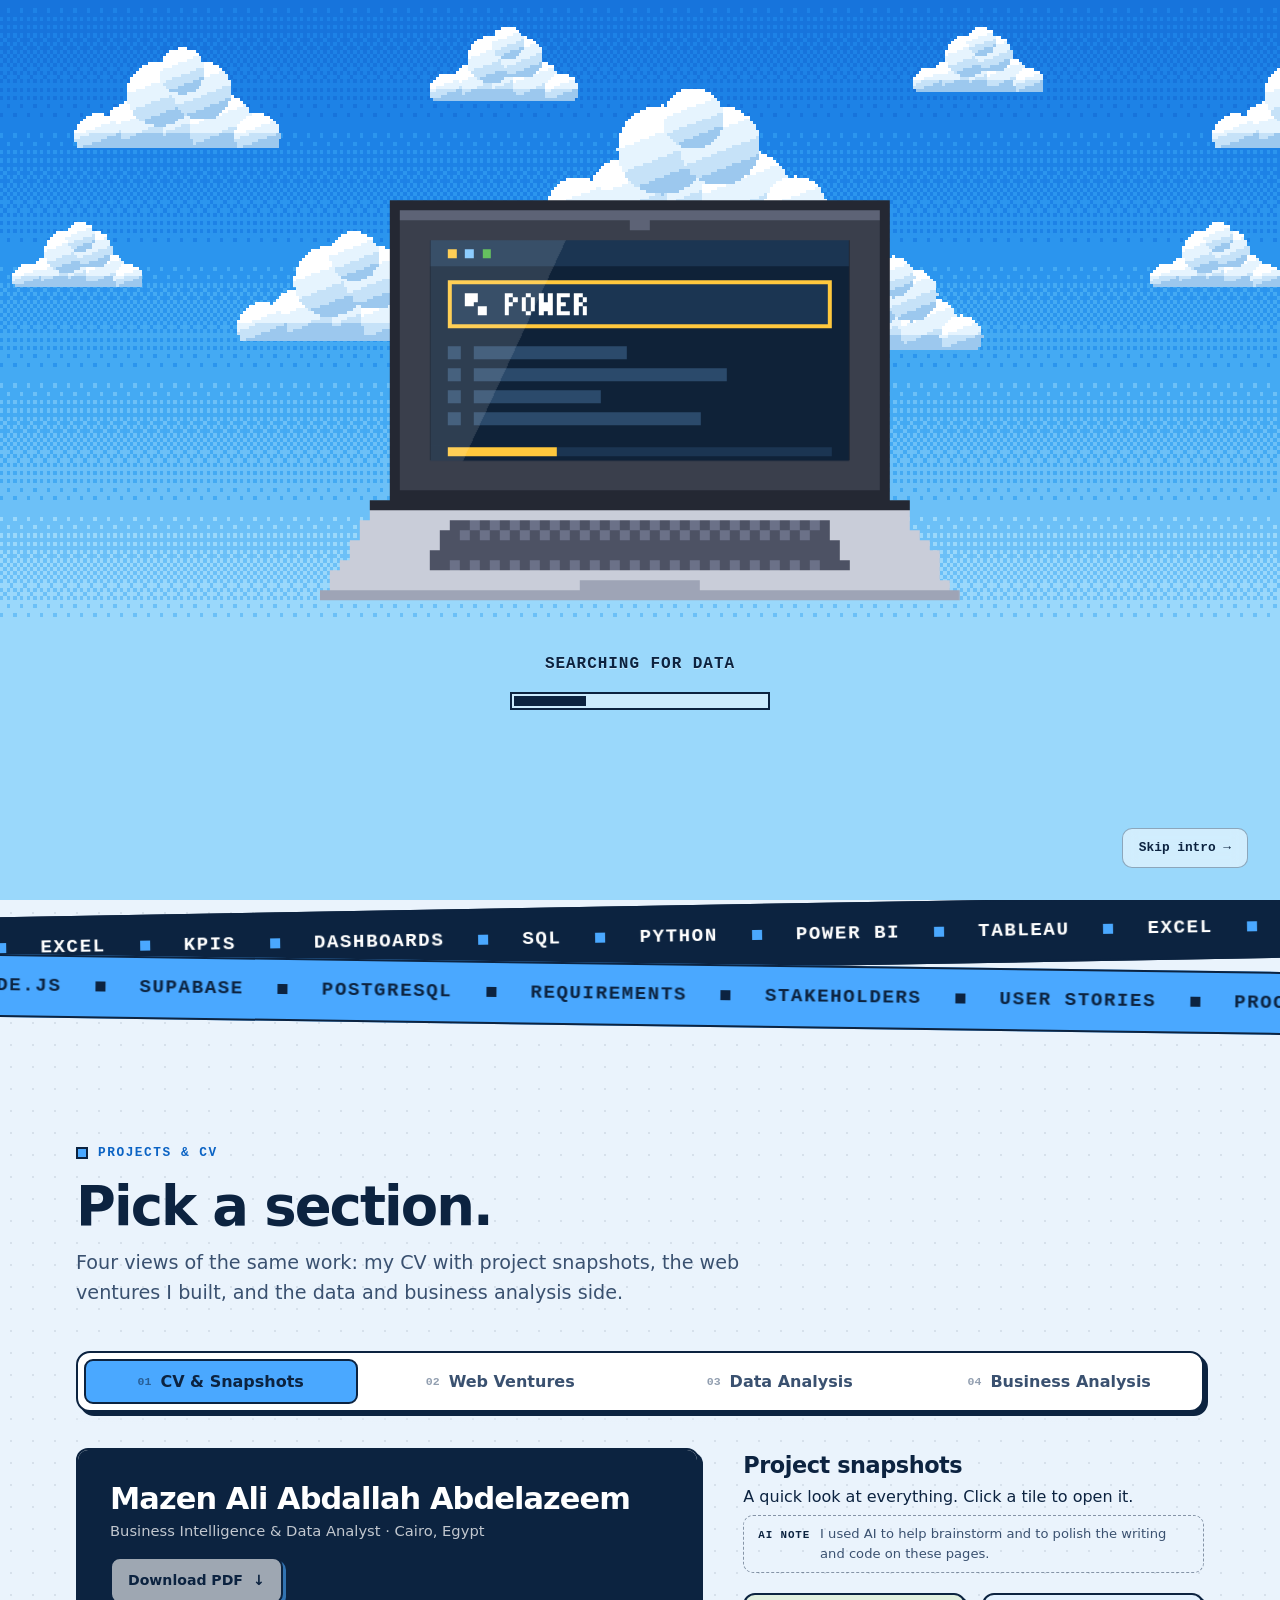
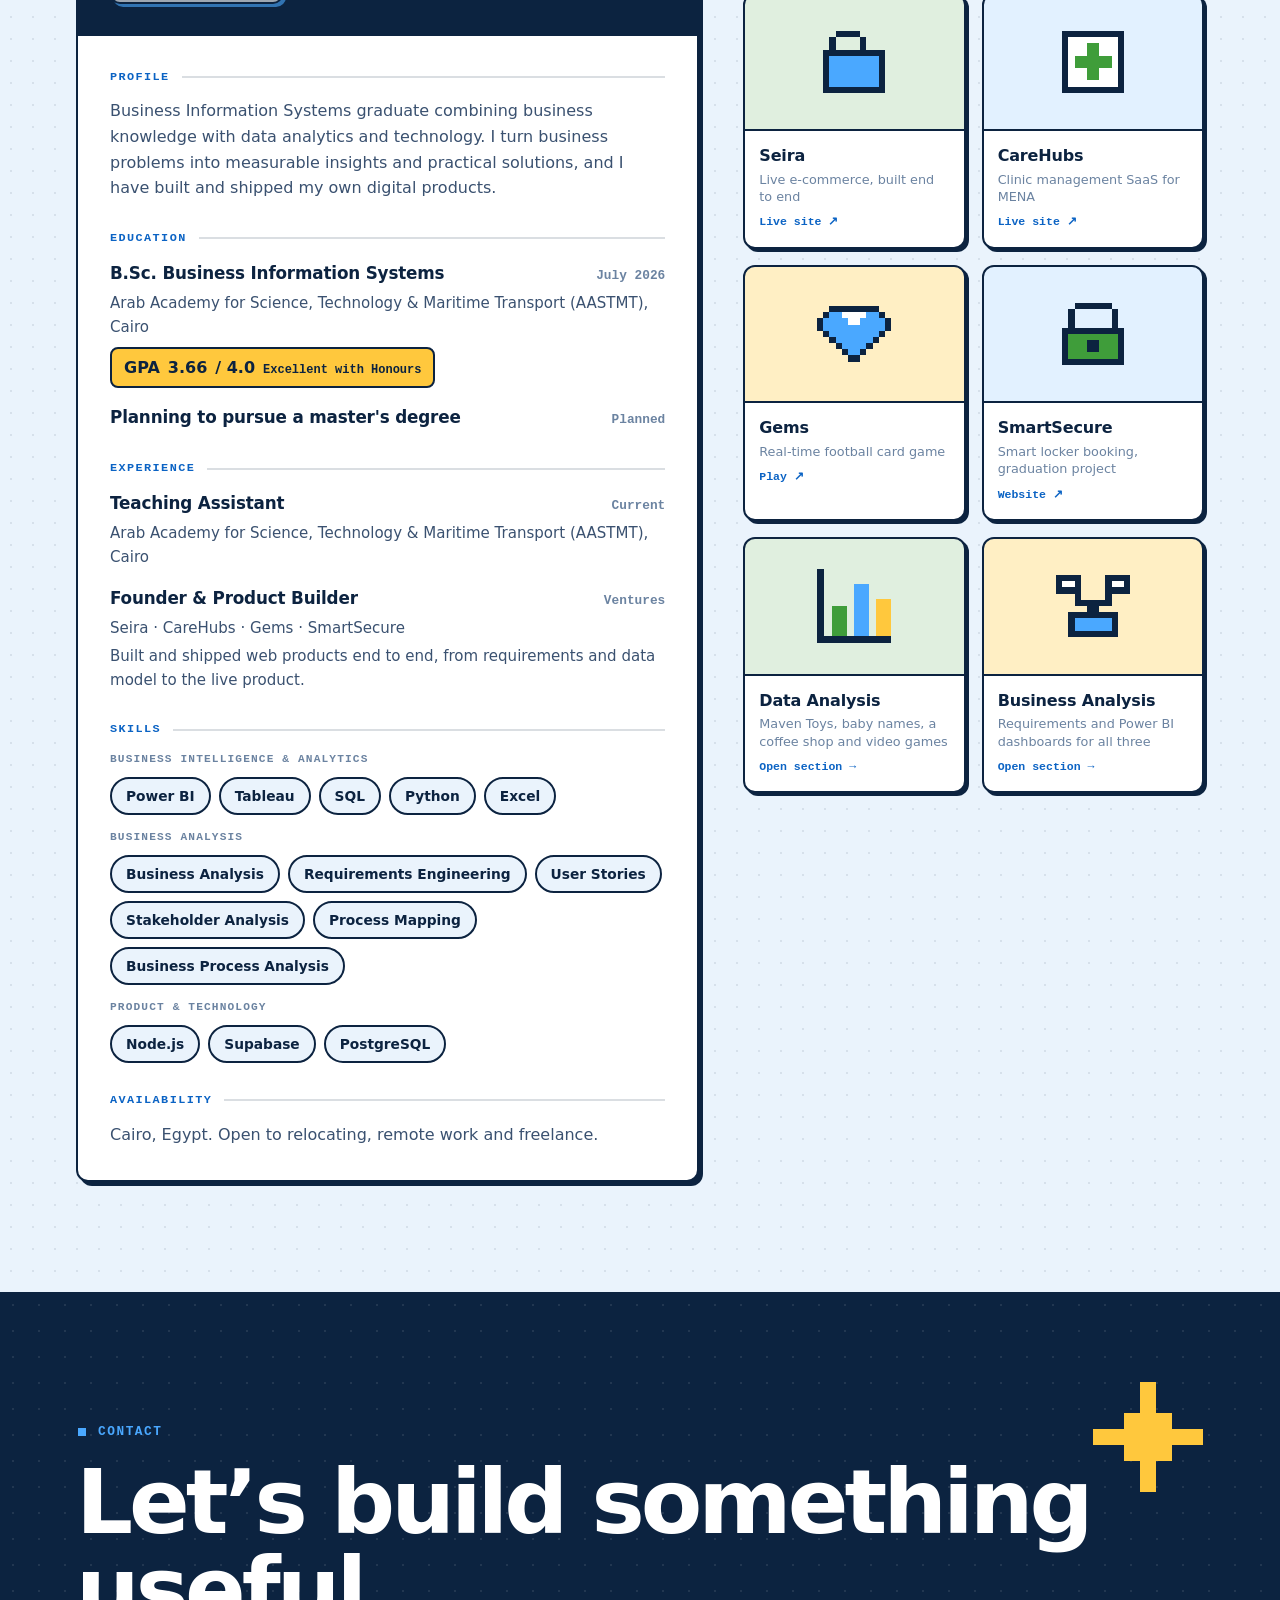
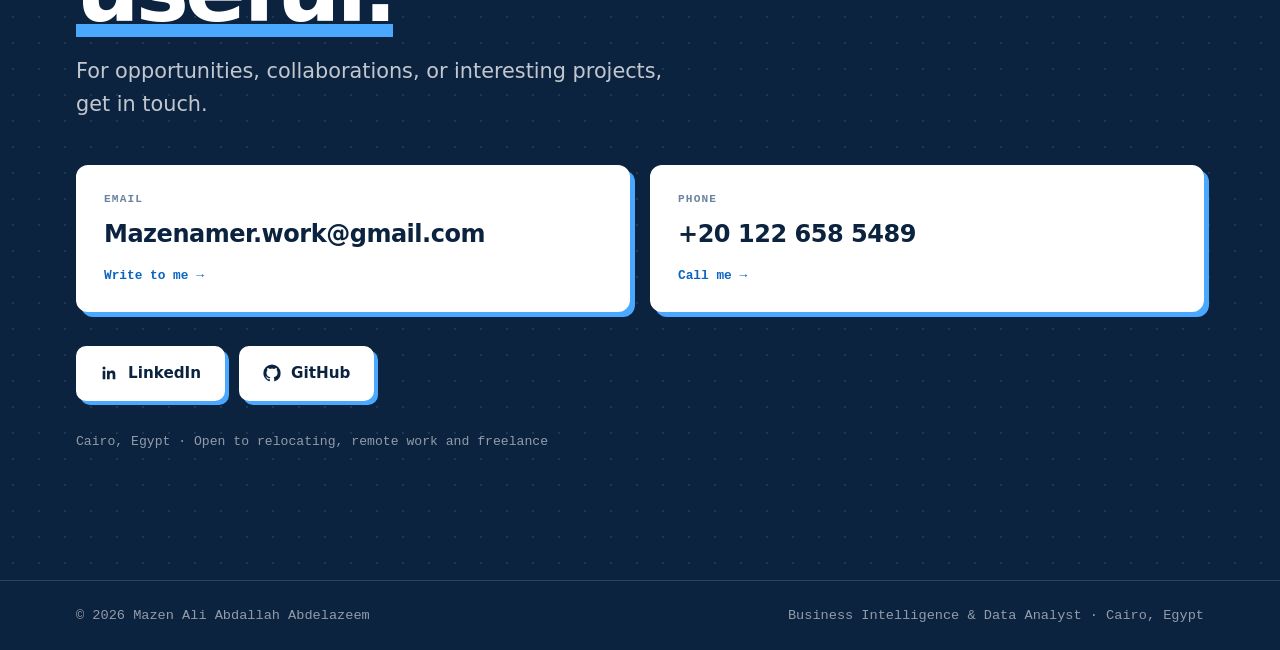
==== commit 43216310: "Fix weekday finding: compare revenue per day (Saturday has 25 days, others 26) Co-Authored-By: Claud" ====
--- a/index.html
+++ b/index.html
@@ -1526,7 +1526,7 @@
 <script type="application/json" id="maven-data">{"overview":{"sale_lines":829262,"first_day":"2022-01-01","last_day":"2023-09-30","stores":50,"products":35,"revenue":14444572,"cost":10430543,"profit":4014029,"units":1090565,"margin_pct":27.8},"growth":{"revenue_growth_pct":30.9,"profit_growth_pct":16.0,"margin_2022":29.5,"margin_2023":26.2,"revenue_2022":5320116,"revenue_2023":6962074,"profit_2022":1572037,"profit_2023":1824242},"data_quality":{"sale_lines":829262,"duplicate_sale_id":0,"null_cells_in_sales":0,"orphan_product_id":0,"orphan_store_id":0,"inventory_rows":1593,"inventory_rows_possible":1750},"inventory":{"stock_value_at_cost":300210,"stockout_pairs":77,"store_product_pairs":1593,"stockout_rate_pct":4.8,"est_profit_at_risk_per_30d":9685,"slow_pairs":50,"capital_tied_up":15177,"pairs_missing_from_inventory":157,"missing_pairs_with_sales":41},"fri_sun_share_pct":51.0,"monthly":[{"m":"2022-01","revenue":542555,"margin":30.8},{"m":"2022-02","revenue":541352,"margin":29.9},{"m":"2022-03","revenue":589485,"margin":29.5},{"m":"2022-04","revenue":681073,"margin":27.9},{"m":"2022-05","revenue":672370,"margin":27.8},{"m":"2022-06","revenue":661980,"margin":28.7},{"m":"2022-07","revenue":556034,"margin":31.8},{"m":"2022-08","revenue":489423,"margin":32.5},{"m":"2022-09","revenue":585844,"margin":28.4},{"m":"2022-10","revenue":623874,"margin":28.7},{"m":"2022-11","revenue":661304,"margin":29.2},{"m":"2022-12","revenue":877204,"margin":28.1},{"m":"2023-01","revenue":747196,"margin":27.4},{"m":"2023-02","revenue":722632,"margin":26.2},{"m":"2023-03","revenue":883516,"margin":26.2},{"m":"2023-04","revenue":827691,"margin":26.0},{"m":"2023-05","revenue":825319,"margin":25.5},{"m":"2023-06","revenue":808299,"margin":25.6},{"m":"2023-07","revenue":828349,"margin":25.3},{"m":"2023-08","revenue":660877,"margin":26.5},{"m":"2023-09","revenue":658194,"margin":27.4}],"category":[{"name":"Toys","rev_share":35.3,"profit_share":26.9,"margin":21.2,"profit_change_pct":6.0},{"name":"Electronics","rev_share":15.6,"profit_share":24.9,"margin":44.6,"profit_change_pct":-39.0},{"name":"Art & Crafts","rev_share":18.7,"profit_share":18.8,"margin":27.8,"profit_change_pct":232.0},{"name":"Games","rev_share":15.4,"profit_share":16.8,"margin":30.3,"profit_change_pct":13.0},{"name":"Sports & Outdoors","rev_share":15.0,"profit_share":12.6,"margin":23.3,"profit_change_pct":36.0}],"product_top":[{"name":"Colorbuds","profit":834944,"margin":53.4,"profit_share":20.8,"revenue":1564476},{"name":"Action Figure","profit":347748,"margin":37.5,"profit_share":8.7,"revenue":926748},{"name":"Lego Bricks","profit":298685,"margin":12.5,"profit_share":7.4,"revenue":2388883},{"name":"Deck Of Cards","profit":252102,"margin":42.9,"profit_share":6.3,"revenue":587398},{"name":"Glass Marbles","profit":187590,"margin":45.5,"profit_share":4.7,"revenue":412323},{"name":"Barrel O' Slime","profit":183326,"margin":50.1,"profit_share":4.6,"revenue":365735},{"name":"Kids Makeup Kit","profit":146598,"margin":30.0,"profit_share":3.7,"revenue":488416},{"name":"Nerf Gun","profit":132715,"margin":25.0,"profit_share":3.3,"revenue":530595}],"pareto":{"top5_profit_share_pct":47.9,"top10_profit_share_pct":65.6},"profit_change":[{"name":"Colorbuds","change":-263848},{"name":"Action Figure","change":-51438},{"name":"Kids Makeup Kit","change":-26520},{"name":"Dart Gun","change":-23516},{"name":"Mr. Potatohead","change":31475},{"name":"Nerf Gun","change":52205},{"name":"Gamer Headphones","change":56088},{"name":"Etch A Sketch","change":96270},{"name":"Magic Sand","change":108238},{"name":"Barrel O' Slime","change":111802}],"bridge":[{"name":"Colorbuds","pp":-2.68},{"name":"Magic Sand","pp":-2.12},{"name":"Dino Egg","pp":-0.42},{"name":"Action Figure","pp":-0.32},{"name":"Lego Bricks","pp":0.31},{"name":"Splash Balls","pp":0.43},{"name":"Etch A Sketch","pp":0.53},{"name":"Barrel O' Slime","pp":0.64}],"location":[{"type":"Airport","stores":3,"profit_per_store":126016,"profit_share":9.4},{"type":"Downtown","stores":29,"profit_per_store":77542,"profit_share":56.0},{"type":"Commercial","stores":12,"profit_per_store":77239,"profit_share":23.1},{"type":"Residential","stores":6,"profit_per_store":76731,"profit_share":11.5}],"top_stores":[{"name":"Maven Toys Ciudad de Mexico 2","type":"Airport","profit":169856},{"name":"Maven Toys Guadalajara 3","type":"Airport","profit":121571},{"name":"Maven Toys Ciudad de Mexico 1","type":"Downtown","profit":111296},{"name":"Maven Toys Monterrey 2","type":"Downtown","profit":106783},{"name":"Maven Toys Toluca 1","type":"Downtown","profit":104612}],"weekday":[{"d":"Mon","revenue":1531130},{"d":"Tue","revenue":1637492},{"d":"Wed","revenue":1732069},{"d":"Thu","revenue":2183642},{"d":"Fri","revenue":2750302},{"d":"Sat","revenue":2860194},{"d":"Sun","revenue":1749744}],"stockouts":[{"name":"Playfoam","stores":13,"risk30":2830,"margin":64},{"name":"Action Figure","stores":5,"risk30":1130,"margin":38},{"name":"Etch A Sketch","stores":7,"risk30":1130,"margin":48},{"name":"Mini Ping Pong Set","stores":6,"risk30":987,"margin":30},{"name":"Hot Wheels 5-Pack","stores":12,"risk30":709,"margin":33},{"name":"Animal Figures","stores":3,"risk30":669,"margin":23}],"lego":{"revenue":2388883,"margin":12.5,"profit_share":7.4}}</script>
 <script type="application/json" id="proj-maven">{"kicker":"Meet the data","h":"The raw data, and how to look at it","p":"Four tables: sales (one row per product on a sale), products, stores and inventory. The zip also has the calendar and the data dictionary. Cost and price are stored as text like \"$9.99 \", so that is the first thing to clean. Below you can see the first rows, info() and describe() of each table, the pandas checks I ran first, and the script that prints all of it.","data":{"zip":{"url":"assets/data/raw/maven-toys-data.zip","size":"3.6 MB","note":"Public Maven Analytics dataset, as downloaded."},"fields":{"head":["Table","Field","Meaning"],"rows":[["Products","Product_ID","Product ID"],["Products","Product_Name","Product name"],["Products","Product_Category","Product Category"],["Products","Product_Cost","Product cost ($USD)"],["Products","Product_Price","Product retail price ($USD)"],["Inventory","Store_ID","Store ID"],["Inventory","Product_ID","Product ID"],["Inventory","Stock_On_Hand","Stock quantity of the product in the store (inventory)"],["Stores","Store_ID","Store ID"],["Stores","Store_Name","Store name"],["Stores","Store_City","City in Mexico where the store is located"],["Stores","Store_Location","Location in the city where the store is located"],["Stores","Store_Open_Date","Date when the store was opened"],["Sales","Sale_ID","Sale ID"],["Sales","Date","Date of the transaction"],["Sales","Store_ID","Store ID"],["Sales","Product_ID","Product ID"],["Sales","Units","Units sold"]]},"profile":{"pandas":"3.0.6","tables":[{"name":"sales","file":"sales.csv","rows":829262,"cols":5,"head":{"cols":["Sale_ID","Date","Store_ID","Product_ID","Units"],"rows":[["1","2022-01-01","24","4","1"],["2","2022-01-01","28","1","1"],["3","2022-01-01","6","8","1"],["4","2022-01-01","48","7","1"],["5","2022-01-01","44","18","1"],["6","2022-01-01","1","31","1"],["7","2022-01-01","40","7","1"],["8","2022-01-01","19","2","1"]]},"info":"<class 'pandas.DataFrame'>\nRangeIndex: 829262 entries, 0 to 829261\nData columns (total 5 columns):\n #   Column      Non-Null Count   Dtype\n---  ------      --------------   -----\n 0   Sale_ID     829262 non-null  int64\n 1   Date        829262 non-null  str  \n 2   Store_ID    829262 non-null  int64\n 3   Product_ID  829262 non-null  int64\n 4   Units       829262 non-null  int64\ndtypes: int64(4), str(1)\nmemory usage: 31.6 MB\n","numbers":"             Sale_ID       Store_ID     Product_ID          Units\ncount  829262.000000  829262.000000  829262.000000  829262.000000\nmean   414631.500000      25.277034      15.014149       1.315103\nstd    239387.463802      14.352573       9.869417       0.830701\nmin         1.000000       1.000000       1.000000       1.000000\n25%    207316.250000      13.000000       6.000000       1.000000\n50%    414631.500000      26.000000      14.000000       1.000000\n75%    621946.750000      38.000000      24.000000       1.000000\nmax    829262.000000      50.000000      35.000000      30.000000","text":"              Date\ncount       829262\nunique         638\ntop     2023-04-30\nfreq          3101"},{"name":"products","file":"products.csv","rows":35,"cols":5,"head":{"cols":["Product_ID","Product_Name","Product_Category","Product_Cost","Product_Price"],"rows":[["1","Action Figure","Toys","$9.99 ","$15.99 "],["2","Animal Figures","Toys","$9.99 ","$12.99 "],["3","Barrel O' Slime","Art & Crafts","$1.99 ","$3.99 "],["4","Chutes & Ladders","Games","$9.99 ","$12.99 "],["5","Classic Dominoes","Games","$7.99 ","$9.99 "],["6","Colorbuds","Electronics","$6.99 ","$14.99 "],["7","Dart Gun","Sports & Outdoors","$11.99 ","$15.99 "],["8","Deck Of Cards","Games","$3.99 ","$6.99 "]]},"info":"<class 'pandas.DataFrame'>\nRangeIndex: 35 entries, 0 to 34\nData columns (total 5 columns):\n #   Column            Non-Null Count  Dtype\n---  ------            --------------  -----\n 0   Product_ID        35 non-null     int64\n 1   Product_Name      35 non-null     str  \n 2   Product_Category  35 non-null     str  \n 3   Product_Cost      35 non-null     str  \n 4   Product_Price     35 non-null     str  \ndtypes: int64(1), str(4)\nmemory usage: 1.5 KB\n","numbers":"       Product_ID\ncount   35.000000\nmean    18.000000\nstd     10.246951\nmin      1.000000\n25%      9.500000\n50%     18.000000\n75%     26.500000\nmax     35.000000","text":"         Product_Name Product_Category Product_Cost Product_Price\ncount              35               35           35            35\nunique             35                5           16            18\ntop     Action Figure             Toys       $3.99        $19.99 \nfreq                1                9            5             5"},{"name":"stores","file":"stores.csv","rows":50,"cols":5,"head":{"cols":["Store_ID","Store_Name","Store_City","Store_Location","Store_Open_Date"],"rows":[["1","Maven Toys Guadalajara 1","Guadalajara","Residential","1992-09-18"],["2","Maven Toys Monterrey 1","Monterrey","Residential","1995-04-27"],["3","Maven Toys Guadalajara 2","Guadalajara","Commercial","1999-12-27"],["4","Maven Toys Saltillo 1","Saltillo","Downtown","2000-01-01"],["5","Maven Toys La Paz 1","La Paz","Downtown","2001-05-31"],["6","Maven Toys Mexicali 1","Mexicali","Commercial","2003-12-13"],["7","Maven Toys Monterrey 2","Monterrey","Downtown","2003-12-25"],["8","Maven Toys Pachuca 1","Pachuca","Downtown","2004-10-14"]]},"info":"<class 'pandas.DataFrame'>\nRangeIndex: 50 entries, 0 to 49\nData columns (total 5 columns):\n #   Column           Non-Null Count  Dtype\n---  ------           --------------  -----\n 0   Store_ID         50 non-null     int64\n 1   Store_Name       50 non-null     str  \n 2   Store_City       50 non-null     str  \n 3   Store_Location   50 non-null     str  \n 4   Store_Open_Date  50 non-null     str  \ndtypes: int64(1), str(4)\nmemory usage: 2.1 KB\n","numbers":"       Store_ID\ncount  50.00000\nmean   25.50000\nstd    14.57738\nmin     1.00000\n25%    13.25000\n50%    25.50000\n75%    37.75000\nmax    50.00000","text":"                      Store_Name   Store_City Store_Location Store_Open_Date\ncount                         50           50             50              50\nunique                        50           29              4              50\ntop     Maven Toys Guadalajara 1  Guadalajara       Downtown      1992-09-18\nfreq                           1            4             29               1"},{"name":"inventory","file":"inventory.csv","rows":1593,"cols":3,"head":{"cols":["Store_ID","Product_ID","Stock_On_Hand"],"rows":[["1","1","27"],["1","2","0"],["1","3","32"],["1","4","6"],["1","5","0"],["1","6","79"],["1","7","5"],["1","8","63"]]},"info":"<class 'pandas.DataFrame'>\nRangeIndex: 1593 entries, 0 to 1592\nData columns (total 3 columns):\n #   Column         Non-Null Count  Dtype\n---  ------         --------------  -----\n 0   Store_ID       1593 non-null   int64\n 1   Product_ID     1593 non-null   int64\n 2   Stock_On_Hand  1593 non-null   int64\ndtypes: int64(3)\nmemory usage: 37.5 KB\n","numbers":"          Store_ID   Product_ID  Stock_On_Hand\ncount  1593.000000  1593.000000    1593.000000\nmean     25.326428    18.073446      18.670433\nstd      14.477592    10.064254      18.997652\nmin       1.000000     1.000000       0.000000\n25%      13.000000     9.000000       6.000000\n50%      25.000000    18.000000      13.000000\n75%      38.000000    27.000000      24.000000\nmax      50.000000    35.000000     139.000000","text":"no text columns"}],"steps":[{"title":"price and cost are text with a $ sign and a trailing space","code":"products[[\"Product_Name\", \"Product_Cost\", \"Product_Price\"]].head(3)","out":"      Product_Name Product_Cost Product_Price\n0    Action Figure       $9.99        $15.99 \n1   Animal Figures       $9.99        $12.99 \n2  Barrel O' Slime       $1.99         $3.99 "},{"title":"turn the price into a number","code":"products[\"Product_Price\"].str.replace(\"$\", \"\", regex=False).str.strip().astype(float).describe()","out":"count    35.000000\nmean     14.761429\nstd       7.491508\nmin       2.990000\n25%       9.990000\n50%      12.990000\n75%      19.990000\nmax      39.990000"},{"title":"which dates are in the sales?","code":"pd.to_datetime(sales[\"Date\"]).agg([\"min\", \"max\"])","out":"min   2022-01-01\nmax   2023-09-30"},{"title":"units per sale line, first 6 values","code":"sales[\"Units\"].value_counts().sort_index().head(6)","out":"Units\n1    689023\n2     54576\n3     65638\n4     13117\n5      2628\n6      2808"},{"title":"stores by location type","code":"stores[\"Store_Location\"].value_counts()","out":"Store_Location\nDowntown       29\nCommercial     12\nResidential     6\nAirport         3"},{"title":"sale lines per product, top 5 (merged with the product names)","code":"sales.merge(products, on=\"Product_ID\").groupby(\"Product_Name\").size().sort_values(ascending=False).head(5)","out":"Product_Name\nColorbuds          72988\nDeck Of Cards      68083\nPlayDoh Can        64834\nBarrel O' Slime    54078\nAction Figure      48497"},{"title":"does every sale have a matching product and store?","code":"(sales[\"Product_ID\"].isin(products[\"Product_ID\"]).all(), sales[\"Store_ID\"].isin(stores[\"Store_ID\"]).all())","out":"(np.True_, np.True_)"},{"title":"memory used by the big table, in MB","code":"(sales.memory_usage(deep=True).sum() / 1e6).round(1)","out":"82.1"}]},"script":{"text":"\"\"\"\nfirst look at the raw data: shape, first rows, info(), describe(), then a few pandas moves.\nrun:  python explore.py --data \"path/to/Maven Toys Data\"\nneeds pandas\n\"\"\"\nimport argparse, io\nfrom pathlib import Path\nimport pandas as pd\n\nFILES = {\"sales\": \"sales.csv\", \"products\": \"products.csv\", \"stores\": \"stores.csv\", \"inventory\": \"inventory.csv\"}\n\n# small things i check after the first look. each one is a single pandas expression\nSTEPS = [\n    ('price and cost are text with a $ sign and a trailing space', 'products[[\"Product_Name\", \"Product_Cost\", \"Product_Price\"]].head(3)'),\n    ('turn the price into a number', 'products[\"Product_Price\"].str.replace(\"$\", \"\", regex=False).str.strip().astype(float).describe()'),\n    ('which dates are in the sales?', 'pd.to_datetime(sales[\"Date\"]).agg([\"min\", \"max\"])'),\n    ('units per sale line, first 6 values', 'sales[\"Units\"].value_counts().sort_index().head(6)'),\n    ('stores by location type', 'stores[\"Store_Location\"].value_counts()'),\n    ('sale lines per product, top 5 (merged with the product names)', 'sales.merge(products, on=\"Product_ID\").groupby(\"Product_Name\").size().sort_values(ascending=False).head(5)'),\n    ('does every sale have a matching product and store?', '(sales[\"Product_ID\"].isin(products[\"Product_ID\"]).all(), sales[\"Store_ID\"].isin(stores[\"Store_ID\"]).all())'),\n    ('memory used by the big table, in MB', '(sales.memory_usage(deep=True).sum() / 1e6).round(1)')\n]\n\n\ndef load(folder):\n    \"\"\"read every file into a dataframe\"\"\"\n    folder = Path(folder)\n    tables = {}\n    for name, file in FILES.items():\n        path = folder / file\n        if not path.exists():\n            raise SystemExit(f\"cannot find {path}. unzip the data and pass its folder with --data\")\n        tables[name] = pd.read_csv(path)\n    return tables\n\n\ndef summarise(df):\n    \"\"\"the three things i run first on any new table\"\"\"\n    buf = io.StringIO()\n    df.info(buf=buf)\n    numbers = df.describe().to_string()\n    text = df.select_dtypes(exclude=\"number\")\n    words = text.describe().to_string() if text.shape[1] else \"no text columns\"\n    return {\"head\": df.head(8), \"info\": buf.getvalue(), \"numbers\": numbers, \"text\": words}\n\n\ndef run_steps(tables):\n    \"\"\"run each step in STEPS with the tables (and pandas) available by name\"\"\"\n    out = []\n    for title, code in STEPS:\n        result = eval(code, {\"pd\": pd, **tables})\n        out.append((title, code, result.to_string() if hasattr(result, \"to_string\") else str(result)))\n    return out\n\n\ndef main(folder):\n    tables = load(folder)\n    print(\"pandas\", pd.__version__)\n    for name, df in tables.items():\n        s = summarise(df)\n        print(\"\\n\" + \"=\" * 70)\n        print(f\"{name}: {df.shape[0]:,} rows x {df.shape[1]} columns\")\n        print(\"=\" * 70)\n        print(\"\\nfirst rows\\n\" + s[\"head\"].to_string())\n        print(\"\\ninfo\\n\" + s[\"info\"])\n        print(\"describe (numbers)\\n\" + s[\"numbers\"])\n        print(\"\\ndescribe (text)\\n\" + s[\"text\"])\n    print(\"\\n\" + \"=\" * 70 + \"\\na few pandas moves\\n\" + \"=\" * 70)\n    for title, code, result in run_steps(tables):\n        print(f\"\\n# {title}\\n>>> {code}\\n{result}\")\n\n\nif __name__ == \"__main__\":\n    ap = argparse.ArgumentParser()\n    ap.add_argument(\"--data\", default=\".\", help=\"folder with the data files\")\n    main(ap.parse_args().data)"},"pip":"pandas"}}</script>
 <!-- ==== coffee case study content (data from projects/coffee-shop/data/summary, docs from projects/coffee-shop/docs, sql from projects/coffee-shop/sql). Built by the case-study script at the bottom of the page. ==== -->
-<script type="application/json" id="proj-coffee">{"da":{"crumb":"Data Analysis · Case study","kicker":"Public dataset · Coffee shop sales","title":"Coffee shop: three stores, three different days","lead":"Sales doubled in six months. All three stores make about the same money, but they make it at very different times of the day. This project looks at when people buy and what they buy.","tags":["SQL","Python","pandas"],"facts":["149,116 sale lines","3 stores","80 products","Jan to Jun 2023"],"note":"**Case study on a public dataset, not client work.** The file has no costs, so this is a revenue story, not a profit one. I used AI to help brainstorm and to polish the writing and code on this page.","other":"case-coffee-ba","otherLabel":"See the business analysis side →","githubLabel":"Code on GitHub →","sections":[{"kicker":"The answer","h":"Daily sales doubled, and each store runs a different day","p":"Average daily revenue went from **$2,635 in January to $5,550 in June**. Almost half of all revenue (**46%**) is made between 7 and 11am.","kpis":{"size":"big","items":[{"l":"Revenue per day","v":"$2.6k → $5.6k","d":"January to June, up 111%"},{"l":"Morning rush share","v":"45.8%","d":"of revenue, 7:00 to 10:59"},{"l":"Value of a sale line","v":"$4.70","d":"flat for all 6 months"}]}},{"kpis":{"size":"small","items":[{"l":"Revenue, all data","v":"$698,812"},{"l":"Sale lines","v":"149,116"},{"l":"Units sold","v":"214,470"},{"l":"Drinks share","v":"77.1%"}]}},{"kicker":"Meet the data","h":"The raw data, and how to look at it","p":"One Excel sheet with every product line sold in the three stores. There are no costs and no receipt number. Below you can see the first rows, info() and describe(), the pandas checks I ran first, and the script that prints all of it.","data":{"zip":{"url":"assets/data/raw/coffee-shop-data.zip","size":"8.6 MB","note":"Public dataset, as downloaded (Excel file)."},"fields":{"head":["Column","Meaning"],"rows":[["transaction_id","Unique id of the sale line"],["transaction_date","Date of the sale"],["transaction_time","Time of the sale (hh:mm:ss)"],["transaction_qty","Units sold on the line"],["store_id","Store id"],["store_location","Store name: Astoria, Hell's Kitchen or Lower Manhattan"],["product_id","Product id"],["unit_price","Price of one unit, USD"],["product_category","Coffee, Tea, Bakery and so on"],["product_type","A finer group inside the category"],["product_detail","Product name, with the size at the end for drinks (Sm, Rg, Lg)"]]},"profile":{"pandas":"3.0.6","tables":[{"name":"transactions","file":"Coffee Shop Sales.xlsx","rows":149116,"cols":11,"head":{"cols":["transaction_id","transaction_date","transaction_time","transaction_qty","store_id","store_location","product_id","unit_price","product_category","product_type","product_detail"],"rows":[["1","2023-01-01","07:06:11","2","5","Lower Manhattan","32","3.0","Coffee","Gourmet brewed coffee","Ethiopia Rg"],["2","2023-01-01","07:08:56","2","5","Lower Manhattan","57","3.1","Tea","Brewed Chai tea","Spicy Eye Opener Chai Lg"],["3","2023-01-01","07:14:04","2","5","Lower Manhattan","59","4.5","Drinking Chocolate","Hot chocolate","Dark chocolate Lg"],["4","2023-01-01","07:20:24","1","5","Lower Manhattan","22","2.0","Coffee","Drip coffee","Our Old Time Diner Blend Sm"],["5","2023-01-01","07:22:41","2","5","Lower Manhattan","57","3.1","Tea","Brewed Chai tea","Spicy Eye Opener Chai Lg"],["6","2023-01-01","07:22:41","1","5","Lower Manhattan","77","3.0","Bakery","Scone","Oatmeal Scone"],["7","2023-01-01","07:25:49","1","5","Lower Manhattan","22","2.0","Coffee","Drip coffee","Our Old Time Diner Blend Sm"],["8","2023-01-01","07:33:34","2","5","Lower Manhattan","28","2.0","Coffee","Gourmet brewed coffee","Columbian Medium Roast Sm"]]},"info":"<class 'pandas.DataFrame'>\nRangeIndex: 149116 entries, 0 to 149115\nData columns (total 11 columns):\n #   Column            Non-Null Count   Dtype         \n---  ------            --------------   -----         \n 0   transaction_id    149116 non-null  int64         \n 1   transaction_date  149116 non-null  datetime64[us]\n 2   transaction_time  149116 non-null  object        \n 3   transaction_qty   149116 non-null  int64         \n 4   store_id          149116 non-null  int64         \n 5   store_location    149116 non-null  str           \n 6   product_id        149116 non-null  int64         \n 7   unit_price        149116 non-null  float64       \n 8   product_category  149116 non-null  str           \n 9   product_type      149116 non-null  str           \n 10  product_detail    149116 non-null  str           \ndtypes: datetime64[us](1), float64(1), int64(4), object(1), str(4)\nmemory usage: 12.5+ MB\n","numbers":"       transaction_id            transaction_date  transaction_qty       store_id     product_id     unit_price\ncount   149116.000000                      149116    149116.000000  149116.000000  149116.000000  149116.000000\nmean     74737.371872  2023-04-15 11:50:32.173609         1.438276       5.342063      47.918607       3.382219\nmin          1.000000         2023-01-01 00:00:00         1.000000       3.000000       1.000000       0.800000\n25%      37335.750000         2023-03-06 00:00:00         1.000000       3.000000      33.000000       2.500000\n50%      74727.500000         2023-04-24 00:00:00         1.000000       5.000000      47.000000       3.000000\n75%     112094.250000         2023-05-30 00:00:00         2.000000       8.000000      60.000000       3.750000\nmax     149456.000000         2023-06-30 00:00:00         8.000000       8.000000      87.000000      45.000000\nstd      43153.600016                         NaN         0.542509       2.074241      17.930020       2.658723","text":"                 transaction_date\ncount                      149116\nmean   2023-04-15 11:50:32.173609\nmin           2023-01-01 00:00:00\n25%           2023-03-06 00:00:00\n50%           2023-04-24 00:00:00\n75%           2023-05-30 00:00:00\nmax           2023-06-30 00:00:00"}],"steps":[{"title":"empty cells per column","code":"transactions.isna().sum()","out":"transaction_id      0\ntransaction_date    0\ntransaction_time    0\ntransaction_qty     0\nstore_id            0\nstore_location      0\nproduct_id          0\nunit_price          0\nproduct_category    0\nproduct_type        0\nproduct_detail      0"},{"title":"duplicate transaction ids","code":"transactions[\"transaction_id\"].duplicated().sum()","out":"0"},{"title":"which dates are in the data?","code":"transactions[\"transaction_date\"].agg([\"min\", \"max\"])","out":"min   2023-01-01\nmax   2023-06-30"},{"title":"units per line","code":"transactions[\"transaction_qty\"].value_counts().sort_index()","out":"transaction_qty\n1    87159\n2    58642\n3     3279\n4       23\n6        3\n8       10"},{"title":"total revenue (quantity x unit price)","code":"(transactions[\"transaction_qty\"] * transactions[\"unit_price\"]).sum().round(2)","out":"698812.33"},{"title":"lines per hour of the day","code":"pd.to_datetime(transactions[\"transaction_time\"].astype(str), format=\"%H:%M:%S\").dt.hour.value_counts().sort_index()","out":"transaction_time\n6      4594\n7     13428\n8     17654\n9     17764\n10    18545\n11     9766\n12     8708\n13     8714\n14     8933\n15     8979\n16     9093\n17     8745\n18     7498\n19     6092\n20      603"},{"title":"revenue by category","code":"transactions.assign(revenue=transactions[\"transaction_qty\"] * transactions[\"unit_price\"]).groupby(\"product_category\")[\"revenue\"].sum().round(0).sort_values(ascending=False)","out":"product_category\nCoffee                269952.0\nTea                   196406.0\nBakery                 82316.0\nDrinking Chocolate     72416.0\nCoffee beans           40085.0\nBranded                13607.0\nLoose Tea              11214.0\nFlavours                8409.0\nPackaged Chocolate      4408.0"},{"title":"products that have more than one price","code":"(transactions.groupby(\"product_id\")[\"unit_price\"].nunique() > 1).sum()","out":"15"}]},"script":{"text":"\"\"\"\nfirst look at the raw data: shape, first rows, info(), describe(), then a few pandas moves.\nrun:  python explore.py --data \"path/to/folder with Coffee Shop Sales.xlsx\"\nneeds pandas and openpyxl (pip install pandas openpyxl)\n\"\"\"\nimport argparse, io\nfrom pathlib import Path\nimport pandas as pd\n\nFILES = {\"transactions\": \"Coffee Shop Sales.xlsx\"}\n\n# small things i check after the first look. each one is a single pandas expression\nSTEPS = [\n    ('empty cells per column', 'transactions.isna().sum()'),\n    ('duplicate transaction ids', 'transactions[\"transaction_id\"].duplicated().sum()'),\n    ('which dates are in the data?', 'transactions[\"transaction_date\"].agg([\"min\", \"max\"])'),\n    ('units per line', 'transactions[\"transaction_qty\"].value_counts().sort_index()'),\n    ('total revenue (quantity x unit price)', '(transactions[\"transaction_qty\"] * transactions[\"unit_price\"]).sum().round(2)'),\n    ('lines per hour of the day', 'pd.to_datetime(transactions[\"transaction_time\"].astype(str), format=\"%H:%M:%S\").dt.hour.value_counts().sort_index()'),\n    ('revenue by category', 'transactions.assign(revenue=transactions[\"transaction_qty\"] * transactions[\"unit_price\"]).groupby(\"product_category\")[\"revenue\"].sum().round(0).sort_values(ascending=False)'),\n    ('products that have more than one price', '(transactions.groupby(\"product_id\")[\"unit_price\"].nunique() > 1).sum()')\n]\n\n\ndef load(folder):\n    \"\"\"read every file into a dataframe\"\"\"\n    folder = Path(folder)\n    tables = {}\n    for name, file in FILES.items():\n        path = folder / file\n        if not path.exists():\n            raise SystemExit(f\"cannot find {path}. unzip the data and pass its folder with --data\")\n        tables[name] = pd.read_excel(path)\n    return tables\n\n\ndef summarise(df):\n    \"\"\"the three things i run first on any new table\"\"\"\n    buf = io.StringIO()\n    df.info(buf=buf)\n    numbers = df.describe().to_string()\n    text = df.select_dtypes(exclude=\"number\")\n    words = text.describe().to_string() if text.shape[1] else \"no text columns\"\n    return {\"head\": df.head(8), \"info\": buf.getvalue(), \"numbers\": numbers, \"text\": words}\n\n\ndef run_steps(tables):\n    \"\"\"run each step in STEPS with the tables (and pandas) available by name\"\"\"\n    out = []\n    for title, code in STEPS:\n        result = eval(code, {\"pd\": pd, **tables})\n        out.append((title, code, result.to_string() if hasattr(result, \"to_string\") else str(result)))\n    return out\n\n\ndef main(folder):\n    tables = load(folder)\n    print(\"pandas\", pd.__version__)\n    for name, df in tables.items():\n        s = summarise(df)\n        print(\"\\n\" + \"=\" * 70)\n        print(f\"{name}: {df.shape[0]:,} rows x {df.shape[1]} columns\")\n        print(\"=\" * 70)\n        print(\"\\nfirst rows\\n\" + s[\"head\"].to_string())\n        print(\"\\ninfo\\n\" + s[\"info\"])\n        print(\"describe (numbers)\\n\" + s[\"numbers\"])\n        print(\"\\ndescribe (text)\\n\" + s[\"text\"])\n    print(\"\\n\" + \"=\" * 70 + \"\\na few pandas moves\\n\" + \"=\" * 70)\n    for title, code, result in run_steps(tables):\n        print(f\"\\n# {title}\\n>>> {code}\\n{result}\")\n\n\nif __name__ == \"__main__\":\n    ap = argparse.ArgumentParser()\n    ap.add_argument(\"--data\", default=\".\", help=\"folder with the data files\")\n    main(ap.parse_args().data)"},"pip":"pandas openpyxl"}},{"kicker":"How I worked","h":"From an Excel file to a checked answer","flow":[["01","Excel file","One sheet, 149k sale lines"],["02","SQL clean + model","Checks, then a fact table with hour and size added"],["03","Python checks","Same numbers in pandas; the script fails if SQL differs"],["04","Analysis","Time, menu, stores, growth"],["05","Power BI","Built on the business analysis side",true],["06","Recommendations","What to do next"]]},{"kicker":"Finding 1","h":"Sales doubled, but people are not spending more","p":"Revenue per day rose from $2,635 in January to $5,550 in June. The value of an average sale line stayed at about **$4.70** the whole time, so the growth is more customers, not bigger orders. Every category grew by about the same amount (from +87% for branded items to +121% for loose tea), so the menu mix did not change. I use revenue per day because February is a short month. Six months is not enough to separate real growth from the summer season.","charts":[{"type":"cols","title":"Revenue per day, by month","sub":"Average daily revenue, all 3 stores, USD","labels":["Jan","Feb","Mar","Apr","May","Jun"],"values":[2635,2719,3188,3965,5056,5550],"fmt":"usd","ticks":[0,2000,4000,6000],"tickFmt":"usdK","head":["Month","Revenue per day"],"aria":"Column chart of average daily revenue by month, rising from 2,635 dollars in January to 5,550 dollars in June."},{"type":"hbar","title":"How much each category grew","sub":"Revenue per day, June vs January","rows":[{"name":"Loose Tea","v":121},{"name":"Coffee","v":114},{"name":"Flavours","v":113},{"name":"Drinking Chocolate","v":112},{"name":"Tea","v":111},{"name":"Bakery","v":109},{"name":"Packaged Chocolate","v":96},{"name":"Coffee beans","v":95},{"name":"Branded","v":87}],"fmt":"pctSign0","ticks":[0,50,100,150],"tickFmt":"pct0","head":["Category","Growth"],"aria":"Bar chart of growth by category, all between 87 and 121 percent."}]},{"kicker":"Finding 2","h":"Almost half of the money comes in four hours","p":"From 7 to 10:59am the stores make **45.8%** of their revenue. In the busiest morning hour each store sells roughly 1.5 to 3 times what it sells in a typical afternoon hour. Revenue here is the average per day, so the three lines are easy to compare.","charts":[{"type":"lines","title":"Revenue by hour of the day","sub":"Average revenue per day in each hour, USD","xlabels":["6am","7am","8am","9am","10am","11am","12pm","1pm","2pm","3pm","4pm","5pm","6pm","7pm","8pm"],"series":[{"name":"Astoria","color":"#1f6fd0","values":[0.0,105.1,126.0,128.1,135.0,85.6,86.6,88.1,83.8,86.5,89.0,87.5,88.1,93.6,0.0]},{"name":"Hell's Kitchen","color":"#d1571a","values":[41.6,88.2,174.3,181.6,185.7,99.0,62.7,66.7,67.9,62.5,66.2,70.7,65.5,59.5,14.6]},{"name":"Lower Manhattan","color":"#7a4fc4","values":[79.4,157.7,156.6,160.8,169.3,71.2,72.8,68.2,76.4,81.6,71.9,63.6,35.8,4.1,1.7]}],"ticks":[0,50,100,150,200],"tickFmt":"usd","fmt":"usd","head":["Hour","Astoria","Hell's Kitchen","Lower Manhattan"],"xstride":2,"aria":"Line chart of revenue per day by hour for three stores. All three peak between 8 and 10 in the morning."}]},{"kicker":"Finding 3","h":"Same total, three different shapes","p":"The stores are within 3% of each other: Hell's Kitchen $236.5k, Astoria $232.2k and Lower Manhattan $230.1k. But they get there differently. **Lower Manhattan** is the most morning-heavy (51% of its revenue between 7 and 11am) and makes only 8% after 5pm, with almost nothing after 7pm. **Hell's Kitchen** has a sharp morning rush and a quiet afternoon. **Astoria** is the steady one: it opens at 7 (the others at 6), has the smallest morning share and the biggest evening share (21%).","charts":[{"type":"heat","title":"Share of each store's revenue, by time of day","sub":"Each row adds up to 100%. Darker means a bigger share. Times run from 6am to 8pm.","rows":["Astoria","Hell's Kitchen","Lower Manhattan"],"cols":["6am","7 to 10am","11am to 1pm","2 to 4pm","5 to 6pm","7 to 8pm"],"colsShort":["6am","7-10","11-1","2-4","5-6","7-8"],"v":[[0.0,38.5,20.3,20.2,13.7,7.3],[3.2,48.2,17.5,15.1,10.4,5.7],[6.2,50.7,16.7,18.1,7.8,0.5]],"fmt":"pct","max":55,"head":["Store","6am","7 to 10am","11am to 1pm","2 to 4pm","5 to 6pm","7 to 8pm"],"aria":"Heat map of the share of revenue by time of day for each store. Lower Manhattan has 50.7 percent between 7 and 10 in the morning and 0.5 percent after 7 in the evening."}]},{"kicker":"Finding 4","h":"The day of the week hardly matters","p":"Monday to Sunday are all within 5% of each other. Saturday is the lowest ($96.9k) and Monday the highest ($101.7k). So staffing should follow the hour of the day, not the day of the week.","charts":[{"type":"cols","title":"Revenue by weekday","sub":"Total revenue, Jan to Jun 2023, USD","labels":["Mon","Tue","Wed","Thu","Fri","Sat","Sun"],"values":[101677,99456,100314,100768,101373,96894,98330],"fmt":"usd","ticks":[0,40000,80000,120000],"tickFmt":"usdK","head":["Weekday","Revenue"],"aria":"Column chart of revenue by weekday. All seven days are between 96.9 and 101.7 thousand dollars."}]},{"kicker":"Finding 5","h":"Drinks are 77% of sales, and few people buy small","p":"Coffee (38.6%) and tea (28.1%) are two thirds of revenue. With drinking chocolate the drinks reach **77.1%**, and bakery adds 11.8%. Coffee beans, branded items and the rest are about 11% together. Of the drinks that come in sizes, only **13%** are small: regular (44%) and large (43%) share the rest.","charts":[{"type":"hbar","title":"Revenue by product type","sub":"Top 8 product types, Jan to Jun 2023, USD","rows":[{"name":"Barista Espresso","v":91406},{"name":"Brewed Chai tea","v":77082},{"name":"Hot chocolate","v":72416},{"name":"Gourmet brewed coffee","v":70035},{"name":"Brewed Black tea","v":47932},{"name":"Brewed herbal tea","v":47540},{"name":"Premium brewed coffee","v":38781},{"name":"Organic brewed coffee","v":37746}],"fmt":"usdK","ticks":[0,25000,50000,75000,100000],"tickFmt":"usdK","head":["Product type","Revenue"],"aria":"Bar chart of revenue by product type. Barista espresso is the largest at 91 thousand dollars."}],"table":{"head":["Top products (name and size)","Units","Revenue"],"rows":[["Sustainably Grown Organic Lg","4,453","$21,152"],["Dark chocolate Lg","4,668","$21,006"],["Latte Rg","4,497","$19,112"],["Cappuccino Lg","4,151","$17,642"],["Morning Sunrise Chai Lg","4,346","$17,384"],["Latte","4,602","$17,258"]]}},{"sql":true,"kicker":"Look at the code","h":"The SQL behind every number","p":"Six scripts, in the order they run. Open one to read it, copy it, or download all of them. They are written for SQLite.","note":"The Python script that checks them is in the project folder on GitHub."},{"kicker":"Recommendations","h":"What I would do next","recs":[["Plan staff by hour, per store.","Put the most people on 7 to 10:59am (8 to 10:59 in Hell's Kitchen) and fewer in the quiet middle of the day. Do not bother with a different rota for each weekday."],["Look at Lower Manhattan's evening.","It makes about 8% of its revenue after 5pm and almost nothing after 7pm. Test a shorter evening, but check labour cost first, the file does not have it."],["Try a 6am opening in Astoria as a test, not a rule.","The other two stores sell at 6am (3% and 6% of their revenue). Astoria may have a different neighbourhood."],["Check the size mix with the menu lead.","Only 13% of sized drinks are small. If that is a pricing effect it is worth knowing."],["Collect better data.","At least 12 months, a cost per product, and a receipt id. That would allow profit and basket analysis."]]},{"kicker":"How much to trust it","h":"Checks and limits","checks":[["Every figure was calculated twice, in SQL and in pandas. The Python script stops with an error if they ever disagree.",false],["The data is clean: no empty cells, no duplicate ids, and each store has a sale on all 181 days.",false],["Only six months of data, so growth and the summer season cannot be told apart.",true],["No cost data, so everything here is revenue. There is no profit or margin analysis.",true],["No receipt id, so I cannot look at what is bought together. A sale line is not a customer.",true],["15 products have a second price on a few lines (1,262 lines, 0.8%). I kept each line's own price.",true]],"files":[["SQL scripts","The six scripts shown above.","sql/"],["Python analysis","Repeats the analysis in pandas, then runs the SQL and stops if the numbers differ.","python/analysis.py"],["Summary data","The small tables that the charts are drawn from.","data/summary/"]]},{"kicker":"Where is the dashboard?","h":"It is the centrepiece of the business analysis project","p":"This page is the analysis. The Power BI dashboard is built from the requirements, so it lives on the business analysis side, next to the KPI definitions and the specification.","action":["Go to the dashboard and requirements →","case-coffee-ba"]}],"sqlFile":"coffee-shop-sql.sql","sql":[{"file":"00_clean_and_model.sql","title":"Clean and model","desc":"Checks the raw table, then builds the product, store and fact tables.","text":"-- 00 checks and clean tables\n-- the raw table is called sales, one row = one product line on a receipt\n\nselect count(*) as sale_lines from sales;\n\n-- ids should be unique\nselect count(*) - count(distinct transaction_id) as duplicate_ids from sales;\n\n-- any empty cells?\nselect count(*) as rows_with_nulls\nfrom sales\nwhere transaction_id is null or transaction_date is null or transaction_time is null\n   or transaction_qty is null or store_id is null or product_id is null or unit_price is null;\n\n-- date range\nselect min(transaction_date) as first_day, max(transaction_date) as last_day from sales;\n\n-- some products have more than one price, i want to know how many\nselect count(*) as products_with_2_prices\nfrom (select product_id from sales group by product_id having count(distinct unit_price) > 1);\n\ndrop table if exists dim_product;\ncreate table dim_product as\nselect distinct product_id, product_category as category, product_type, product_detail as product\nfrom sales;\n\ndrop table if exists dim_store;\ncreate table dim_store as\nselect distinct store_id, store_location\nfrom sales;\n\n-- fact table: one row per line, with revenue, hour, weekday and size added\ndrop table if exists fact_sales;\ncreate table fact_sales as\nselect\n  transaction_id as sale_id,\n  transaction_date as sale_date,\n  substr(transaction_date, 1, 7) as month,\n  cast(substr(transaction_time, 1, 2) as integer) as hour,\n  cast(strftime('%w', transaction_date) as integer) as weekday_num,   -- 0 = sunday\n  store_id,\n  store_location,\n  product_id,\n  product_category as category,\n  product_type,\n  product_detail as product,\n  case when product_detail like '% Sm' then 'Small'\n       when product_detail like '% Rg' then 'Regular'\n       when product_detail like '% Lg' then 'Large'\n       else 'No size' end as size,\n  transaction_qty as qty,\n  unit_price,\n  transaction_qty * unit_price as revenue\nfrom sales;"},{"file":"01_kpi_overview.sql","title":"Headline KPIs","desc":"Totals, revenue per month and per day.","text":"-- 01 headline numbers\n\nselect\n  count(*) as sale_lines,\n  sum(qty) as units,\n  round(sum(revenue)) as revenue,\n  round(sum(revenue) / count(distinct sale_date)) as revenue_per_day,\n  round(sum(revenue) / count(*), 2) as revenue_per_line\nfrom fact_sales;\n\n-- revenue per month. february is shorter so i also divide by the days in the data\nselect\n  month,\n  count(distinct sale_date) as days,\n  round(sum(revenue)) as revenue,\n  round(sum(revenue) / count(distinct sale_date)) as revenue_per_day\nfrom fact_sales\ngroup by month\norder by month;\n\n-- how many units per line\nselect qty, count(*) as lines\nfrom fact_sales\ngroup by qty\norder by qty;"},{"file":"02_time_patterns.sql","title":"Time patterns","desc":"Revenue by hour, by store and hour, morning rush share, weekday.","text":"-- 02 when do people buy\n\n-- revenue by hour\nselect hour, round(sum(revenue)) as revenue\nfrom fact_sales\ngroup by hour\norder by hour;\n\n-- revenue by hour for each store, per day so the numbers are easy to read\nselect\n  store_location,\n  hour,\n  round(sum(revenue) / count(distinct sale_date), 1) as revenue_per_day\nfrom fact_sales\ngroup by store_location, hour\norder by store_location, hour;\n\n-- share of each store's revenue that comes in the morning rush (7 to 10), and after 5pm\nselect\n  store_location,\n  round(100.0 * sum(case when hour between 7 and 10 then revenue else 0 end) / sum(revenue), 1) as morning_rush_pct,\n  round(100.0 * sum(case when hour >= 17 then revenue else 0 end) / sum(revenue), 1) as evening_pct\nfrom fact_sales\ngroup by store_location\norder by store_location;\n\n-- weekday (0 = sunday)\nselect weekday_num, round(sum(revenue)) as revenue\nfrom fact_sales\ngroup by weekday_num\norder by weekday_num;"},{"file":"03_products_and_categories.sql","title":"Products and categories","desc":"Category, product type, top products, drink sizes.","text":"-- 03 what do they buy\n\n-- category\nselect\n  category,\n  round(sum(revenue)) as revenue,\n  round(100.0 * sum(revenue) / (select sum(revenue) from fact_sales), 1) as share_pct\nfrom fact_sales\ngroup by category\norder by revenue desc;\n\n-- product type, top 8\nselect product_type, round(sum(revenue)) as revenue\nfrom fact_sales\ngroup by product_type\norder by revenue desc\nlimit 8;\n\n-- top 10 single products (name + size)\nselect product, round(sum(revenue)) as revenue, sum(qty) as units\nfrom fact_sales\ngroup by product\norder by revenue desc\nlimit 10;\n\n-- drink sizes (only drinks have a size)\nselect\n  size,\n  count(*) as lines,\n  round(100.0 * count(*) / (select count(*) from fact_sales where size <> 'No size'), 1) as share_pct\nfrom fact_sales\nwhere size <> 'No size'\ngroup by size\norder by lines desc;"},{"file":"04_stores.sql","title":"Stores","desc":"The three stores side by side.","text":"-- 04 comparing the three stores\n\nselect\n  store_location,\n  round(sum(revenue)) as revenue,\n  count(*) as sale_lines,\n  round(sum(revenue) / count(distinct sale_date)) as revenue_per_day\nfrom fact_sales\ngroup by store_location\norder by revenue desc;\n\n-- monthly revenue per store\nselect month, store_location, round(sum(revenue)) as revenue\nfrom fact_sales\ngroup by month, store_location\norder by month, store_location;\n\n-- first and last hour with a sale in each store\nselect store_location, min(hour) as first_hour, max(hour) as last_hour\nfrom fact_sales\ngroup by store_location;"},{"file":"05_growth.sql","title":"Growth","desc":"January vs June by category, and lines vs value per line.","text":"-- 05 growth from january to june\n-- i use revenue per day because the months have different lengths\n\nselect\n  category,\n  round(sum(case when month = '2023-01' then revenue end) / 31) as jan_per_day,\n  round(sum(case when month = '2023-06' then revenue end) / 30) as jun_per_day,\n  round(100.0 * ((sum(case when month = '2023-06' then revenue end) / 30) /\n                 (sum(case when month = '2023-01' then revenue end) / 31) - 1)) as growth_pct\nfrom fact_sales\ngroup by category\norder by jun_per_day desc;\n\n-- did the number of lines grow, or the value of each line?\nselect\n  month,\n  count(*) as sale_lines,\n  round(sum(revenue) / count(*), 2) as revenue_per_line\nfrom fact_sales\ngroup by month\norder by month;"}]},"ba":{"crumb":"Business Analysis · Case study","kicker":"Scenario on a public dataset","title":"Coffee shop: requirements and Power BI operations dashboard","lead":"Turning \"we are growing fast and guessing on staffing\" into requirements, a process view and a Power BI operations dashboard.","tags":["Power BI","Requirements","RACI","AS-IS / TO-BE","User stories","KPI definition"],"note":"**This is a scenario, not client work.** The people and the current process are made up for the public dataset, to practise the business analysis process. The numbers come from the real analysis. I used AI to help brainstorm and to polish the writing and code on this page.","other":"case-coffee-da","otherLabel":"See the data analysis →","githubLabel":"Documents on GitHub →","navLabels":["Brief","Stakeholders","AS-IS / TO-BE","KPIs","Requirements","Dashboard spec"],"dash":{"kicker":"The deliverable","h":"Power BI operations dashboard","p":"This one is an operations dashboard: managers open it every week to plan the days ahead. It has four pages, and each answers one question. It is accepted only when its totals match the reconciliation table in the spec.","pages":[["PAGE 1","How are we doing?","Revenue, revenue per day, monthly trend"],["PAGE 2","When are we busy?","Revenue by hour per store, weekday and hour heat map"],["PAGE 3","What do they buy?","Category, product type, size mix, top products"],["PAGE 4","Can I trust it?","KPI dictionary and data limits"]],"embedTitle":"Coffee shop operations Power BI dashboard"},"docs":["# 01 | Project brief\n\n> **Scenario.** The data is a public \"Coffee Shop Sales\" file. The business problem and the people are my own scenario, made up to practise the business analysis process.\n\n## Background\nThe business is a small coffee shop group with 3 stores in New York (Astoria, Hell's Kitchen and Lower Manhattan). The file has 149,116 sale lines from 1 Jan to 30 Jun 2023, for 80 products.\n\n## The problem\nSales more than doubled in six months. Average daily revenue went from **$2,635 in January to $5,550 in June**. The owner is happy, but the team is guessing when to schedule staff, when to open and close, and what to keep on the menu. Nobody has one place to look at how a normal day runs in each store.\n\n## Objectives\n| # | Objective | How we would know |\n|---|---|---|\n| O1 | Show how a typical day runs in each store | Revenue by hour and store is on one page |\n| O2 | Help managers plan staff around the busy hours | Peak hours are flagged per store |\n| O3 | Show which products carry the sales | Category, product type and size mix are visible |\n| O4 | Give everybody the same definition of each number | KPI dictionary agreed with the owner |\n\n## In scope\n- The 3 stores, the sales file, all products\n- Time patterns (hour, weekday, month), menu mix, store comparison\n- A Power BI operations dashboard (spec here, build separate)\n\n## Out of scope\n- Profit and margin. The file has no costs, so it is revenue only.\n- Customers and baskets. There is no receipt number, so I cannot tell which lines were bought together.\n- Staff cost, wait times, and stock. None of that is in the data.\n\n## Assumptions\n- Each line is one product on a receipt; revenue is quantity x unit price.\n- The data is complete for the 181 days (there are no missing days for any store).\n- The busy months (May, June) are a mix of real growth and summer season; six months is not enough to tell them apart.\n\n## Risks\n| Risk | What it means | What I would do |\n|---|---|---|\n| Only 6 months of data | Cannot tell growth from season | Ask for 12 to 24 months |\n| No cost data | Cannot say which products are profitable | Ask Finance for a cost per product |\n| No receipt id | No basket or \"goes well with\" analysis | Ask the POS team if receipt numbers can be exported |\n| 15 products have a second price on a few lines (1,262 lines, 0.8%) | Tiny effect on revenue | Kept each line's own price; flag to the owner |","# 02 | Stakeholders and RACI\n\n> **Scenario.** These roles are my own assumptions, not real people.\n\n## Who cares about this\n| Role | What they want | Influence |\n|---|---|---|\n| Owner | Growth without chaos, decisions backed by numbers | High |\n| Operations manager | A staffing plan for each store and each hour | High |\n| Store managers (x3) | To see their own store against the others | Medium |\n| Head barista / menu lead | To know what sells and what does not | Medium |\n| Finance (part time) | One agreed version of revenue | Medium |\n| BI / data person | A clean model that refreshes | Medium |\n\n## RACI for the dashboard\nR = does the work, A = signs it off, C = asked for input, I = kept informed.\n\n| Task | Owner | Ops manager | Store managers | Finance | BI analyst |\n|---|---|---|---|---|---|\n| Agree the KPI definitions | A | C | C | R | C |\n| Define peak hours and staffing rules | I | A | R | I | C |\n| Build the data model | I | I | I | C | R / A |\n| Build and test the dashboard | I | C | C | C | R / A |\n| Check the numbers against the till reports | I | I | I | A | R |\n| Weekly use of the dashboard | I | A | R | I | I |\n\n## Tension to manage\nThe owner wants growth and longer opening hours. Store managers worry about tired staff. The dashboard should show the demand by hour and let people decide, not decide for them.","# 03 | Current state and future state (AS-IS / TO-BE)\n\n> **Scenario.** The current process is assumed for the scenario. The numbers are from the real data.\n\n## AS-IS: how scheduling works today (assumed)\n1. The store manager writes next week's rota by feel, from last week's rota.\n2. Opening hours are set once and rarely changed.\n3. The owner looks at a total sales number at the end of the month.\n4. Menu changes are decided by what the baristas think sells.\n\n**Pain points**\n- No view of demand by hour, so the same rota is used for a rush hour and a quiet afternoon.\n- Total sales hides the fact that the 3 stores run very different days.\n- Growth has doubled the daily volume, but the rota did not change with it.\n\n## What the data shows about the day\n| Store | First / last sale hour | Share of revenue 7 to 10am | Share after 5pm |\n|---|---|---|---|\n| Astoria | 7 / 19 | 38.5% | 21.0% |\n| Hell's Kitchen | 6 / 20 | 48.2% | 16.1% |\n| Lower Manhattan | 6 / 20 | 50.7% | 8.3% |\n\n## TO-BE: how it should work\n1. Managers open the dashboard on Monday and check revenue by hour for their own store.\n2. They put the most staff on the 3 or 4 busiest hours and fewer in the quiet middle of the day.\n3. The ops manager reviews opening hours every month with the evening numbers in front of them (for example, Lower Manhattan makes about 8% of its revenue after 5pm and next to nothing after 7pm).\n4. The menu lead checks size and category mix each month before making menu changes.\n\n## Gap to close\n| Gap | Fix |\n|---|---|\n| No hourly view | Peak-hour page in the dashboard |\n| No store comparison | Store page with the same hour chart for all 3 |\n| No agreed rules for \"busy\" | Business rule BR-03 (below in the spec) |","# 04 | KPI dictionary\n\n| KPI | Meaning | How it is calculated | Notes |\n|---|---|---|---|\n| Revenue | Money from sales | Sum of quantity x unit price | No cost data, so this is revenue, not profit |\n| Revenue per day | Average daily sales | Revenue / number of days with data | Use this to compare months of different length |\n| Sale lines | Number of product lines sold | Count of rows | Not the same as receipts, there is no receipt id |\n| Units | Items sold | Sum of quantity | |\n| Revenue per line | Average value of a line | Revenue / sale lines | About $4.70 and flat, so growth is volume |\n| Morning rush share | Share of revenue 7:00 to 10:59 | Revenue in those hours / total revenue | By store |\n| Evening share | Share of revenue after 17:00 | Revenue from 17:00 on / total revenue | By store |\n| Category share | Category revenue as % of total | Category revenue / total revenue | |\n| Size mix | Small / regular / large split | Lines by size / lines of sized drinks | Only drinks have a size |","# 05 | Requirements and user stories\n\nPriorities use MoSCoW: Must, Should, Could, Won't (for now).\n\n## Business rules\n| ID | Rule |\n|---|---|\n| BR-01 | Revenue = quantity x unit price, using each line's own price |\n| BR-02 | Compare months with revenue per day, not monthly totals |\n| BR-03 | The \"busy hours\" of a store are the hours with the highest revenue per day for that store; the first version uses the top 4 |\n| BR-04 | Drink size comes from the last word of the product name (Sm, Rg, Lg). Products with no size are shown as \"No size\" |\n| BR-05 | Weekday follows the calendar date; a week starts on Monday in the dashboard |\n\n## Functional requirements\n| ID | Requirement | Priority |\n|---|---|---|\n| FR-01 | Show total revenue, revenue per day and units for the selected period and store | Must |\n| FR-02 | Show revenue by hour, one line per store | Must |\n| FR-03 | Show revenue by weekday and hour as a heat map | Should |\n| FR-04 | Show category and product type mix | Must |\n| FR-05 | Show size mix for drinks | Should |\n| FR-06 | Show monthly revenue per day and month-on-month change | Must |\n| FR-07 | Slicers for store, month and category | Must |\n| FR-08 | A page that explains every KPI and the data limits | Should |\n| FR-09 | Export of the hourly table | Could |\n| FR-10 | Profit views | Won't (no cost data) |\n\n## Non-functional\n- Opens in under 5 seconds, the data set is about 150k rows.\n- Works on a laptop and a tablet.\n- Colours must work for colour-blind people; every chart has a table view.\n\n## User stories\n| # | As a... | I want... | So that... | Acceptance criteria |\n|---|---|---|---|---|\n| US-1 | Store manager | to see my store's revenue by hour | I can plan my rota | I pick my store and see its hourly values; they sum to my store's revenue |\n| US-2 | Ops manager | to compare the 3 stores on one chart | I can see who is busy when | One line per store, same axis, colours consistent |\n| US-3 | Owner | to see how each month compares | I know if growth continues | Monthly revenue per day is shown; Feb is not penalised for being short |\n| US-4 | Menu lead | to see the size and category mix | I can decide what to keep | Shares add up to 100% |\n| US-5 | Finance | the totals to match the till report | I trust the dashboard | The reconciliation table below matches to the dollar |","# 06 | Power BI dashboard specification\n\nThis is the build spec for the dashboard. The DAX below is a first draft and has not been tested in Power BI yet.\n\n## Pages\n| Page | Question | Visuals |\n|---|---|---|\n| 1. Trading | How are we doing? | KPI cards (revenue, revenue per day, units), monthly revenue per day columns, store slicer |\n| 2. The day | When are we busy? | Line chart of revenue by hour with one line per store, heat map weekday x hour, busy-hours table |\n| 3. The menu | What do they buy? | Category bars, product type bars, drink size donut (or bars), top 10 products |\n| 4. About the data | How is it defined? | KPI dictionary, data limits, refresh notes |\n\n## Data model\nA small star schema. **fact_sales** (one row per line) connects to **dim_product** (product id), **dim_store** (store id), **dim_date** (date) and **dim_time** (hour).\n\n## Power Query steps\n1. Load the Excel file, set types (date, time, whole number, decimal).\n2. Add `Revenue = qty x unit price`.\n3. Add `Hour` from the time column and `Size` from the last word of the product name.\n4. Build dim_product, dim_store and a date table.\n5. Remove nothing: the checks found no nulls and no duplicate ids.\n\n## Draft measures\n```\nRevenue = SUMX ( fact_sales, fact_sales[qty] * fact_sales[unit_price] )\nDays = DISTINCTCOUNT ( dim_date[date] )\nRevenue per day = DIVIDE ( [Revenue], [Days] )\nMorning rush share = DIVIDE ( CALCULATE ( [Revenue], dim_time[hour] >= 7, dim_time[hour] <= 10 ), [Revenue] )\n```\n\n## Reconciliation table\nThe dashboard is only accepted when these match the analysis.\n\n| Check | Expected |\n|---|---|\n| Sale lines | 149,116 |\n| Units | 214,470 |\n| Revenue | $698,812 |\n| Revenue per day | $3,861 |\n| Revenue, Astoria / Hell's Kitchen / Lower Manhattan | $232,244 / $236,511 / $230,057 |\n| Share of revenue 7 to 10am, all stores | 45.8% |\n| Coffee + Tea + Drinking Chocolate share | 77.1% |"]}}</script>
+<script type="application/json" id="proj-coffee">{"da":{"crumb":"Data Analysis · Case study","kicker":"Public dataset · Coffee shop sales","title":"Coffee shop: three stores, three different days","lead":"Sales doubled in six months. All three stores make about the same money, but they make it at very different times of the day. This project looks at when people buy and what they buy.","tags":["SQL","Python","pandas"],"facts":["149,116 sale lines","3 stores","80 products","Jan to Jun 2023"],"note":"**Case study on a public dataset, not client work.** The file has no costs, so this is a revenue story, not a profit one. I used AI to help brainstorm and to polish the writing and code on this page.","other":"case-coffee-ba","otherLabel":"See the business analysis side →","githubLabel":"Code on GitHub →","sections":[{"kicker":"The answer","h":"Daily sales doubled, and each store runs a different day","p":"Average daily revenue went from **$2,635 in January to $5,550 in June**. Almost half of all revenue (**46%**) is made between 7 and 11am.","kpis":{"size":"big","items":[{"l":"Revenue per day","v":"$2.6k → $5.6k","d":"January to June, up 111%"},{"l":"Morning rush share","v":"45.8%","d":"of revenue, 7:00 to 10:59"},{"l":"Value of a sale line","v":"$4.70","d":"flat for all 6 months"}]}},{"kpis":{"size":"small","items":[{"l":"Revenue, all data","v":"$698,812"},{"l":"Sale lines","v":"149,116"},{"l":"Units sold","v":"214,470"},{"l":"Drinks share","v":"77.1%"}]}},{"kicker":"Meet the data","h":"The raw data, and how to look at it","p":"One Excel sheet with every product line sold in the three stores. There are no costs and no receipt number. Below you can see the first rows, info() and describe(), the pandas checks I ran first, and the script that prints all of it.","data":{"zip":{"url":"assets/data/raw/coffee-shop-data.zip","size":"8.6 MB","note":"Public dataset, as downloaded (Excel file)."},"fields":{"head":["Column","Meaning"],"rows":[["transaction_id","Unique id of the sale line"],["transaction_date","Date of the sale"],["transaction_time","Time of the sale (hh:mm:ss)"],["transaction_qty","Units sold on the line"],["store_id","Store id"],["store_location","Store name: Astoria, Hell's Kitchen or Lower Manhattan"],["product_id","Product id"],["unit_price","Price of one unit, USD"],["product_category","Coffee, Tea, Bakery and so on"],["product_type","A finer group inside the category"],["product_detail","Product name, with the size at the end for drinks (Sm, Rg, Lg)"]]},"profile":{"pandas":"3.0.6","tables":[{"name":"transactions","file":"Coffee Shop Sales.xlsx","rows":149116,"cols":11,"head":{"cols":["transaction_id","transaction_date","transaction_time","transaction_qty","store_id","store_location","product_id","unit_price","product_category","product_type","product_detail"],"rows":[["1","2023-01-01","07:06:11","2","5","Lower Manhattan","32","3.0","Coffee","Gourmet brewed coffee","Ethiopia Rg"],["2","2023-01-01","07:08:56","2","5","Lower Manhattan","57","3.1","Tea","Brewed Chai tea","Spicy Eye Opener Chai Lg"],["3","2023-01-01","07:14:04","2","5","Lower Manhattan","59","4.5","Drinking Chocolate","Hot chocolate","Dark chocolate Lg"],["4","2023-01-01","07:20:24","1","5","Lower Manhattan","22","2.0","Coffee","Drip coffee","Our Old Time Diner Blend Sm"],["5","2023-01-01","07:22:41","2","5","Lower Manhattan","57","3.1","Tea","Brewed Chai tea","Spicy Eye Opener Chai Lg"],["6","2023-01-01","07:22:41","1","5","Lower Manhattan","77","3.0","Bakery","Scone","Oatmeal Scone"],["7","2023-01-01","07:25:49","1","5","Lower Manhattan","22","2.0","Coffee","Drip coffee","Our Old Time Diner Blend Sm"],["8","2023-01-01","07:33:34","2","5","Lower Manhattan","28","2.0","Coffee","Gourmet brewed coffee","Columbian Medium Roast Sm"]]},"info":"<class 'pandas.DataFrame'>\nRangeIndex: 149116 entries, 0 to 149115\nData columns (total 11 columns):\n #   Column            Non-Null Count   Dtype         \n---  ------            --------------   -----         \n 0   transaction_id    149116 non-null  int64         \n 1   transaction_date  149116 non-null  datetime64[us]\n 2   transaction_time  149116 non-null  object        \n 3   transaction_qty   149116 non-null  int64         \n 4   store_id          149116 non-null  int64         \n 5   store_location    149116 non-null  str           \n 6   product_id        149116 non-null  int64         \n 7   unit_price        149116 non-null  float64       \n 8   product_category  149116 non-null  str           \n 9   product_type      149116 non-null  str           \n 10  product_detail    149116 non-null  str           \ndtypes: datetime64[us](1), float64(1), int64(4), object(1), str(4)\nmemory usage: 12.5+ MB\n","numbers":"       transaction_id            transaction_date  transaction_qty       store_id     product_id     unit_price\ncount   149116.000000                      149116    149116.000000  149116.000000  149116.000000  149116.000000\nmean     74737.371872  2023-04-15 11:50:32.173609         1.438276       5.342063      47.918607       3.382219\nmin          1.000000         2023-01-01 00:00:00         1.000000       3.000000       1.000000       0.800000\n25%      37335.750000         2023-03-06 00:00:00         1.000000       3.000000      33.000000       2.500000\n50%      74727.500000         2023-04-24 00:00:00         1.000000       5.000000      47.000000       3.000000\n75%     112094.250000         2023-05-30 00:00:00         2.000000       8.000000      60.000000       3.750000\nmax     149456.000000         2023-06-30 00:00:00         8.000000       8.000000      87.000000      45.000000\nstd      43153.600016                         NaN         0.542509       2.074241      17.930020       2.658723","text":"                 transaction_date\ncount                      149116\nmean   2023-04-15 11:50:32.173609\nmin           2023-01-01 00:00:00\n25%           2023-03-06 00:00:00\n50%           2023-04-24 00:00:00\n75%           2023-05-30 00:00:00\nmax           2023-06-30 00:00:00"}],"steps":[{"title":"empty cells per column","code":"transactions.isna().sum()","out":"transaction_id      0\ntransaction_date    0\ntransaction_time    0\ntransaction_qty     0\nstore_id            0\nstore_location      0\nproduct_id          0\nunit_price          0\nproduct_category    0\nproduct_type        0\nproduct_detail      0"},{"title":"duplicate transaction ids","code":"transactions[\"transaction_id\"].duplicated().sum()","out":"0"},{"title":"which dates are in the data?","code":"transactions[\"transaction_date\"].agg([\"min\", \"max\"])","out":"min   2023-01-01\nmax   2023-06-30"},{"title":"units per line","code":"transactions[\"transaction_qty\"].value_counts().sort_index()","out":"transaction_qty\n1    87159\n2    58642\n3     3279\n4       23\n6        3\n8       10"},{"title":"total revenue (quantity x unit price)","code":"(transactions[\"transaction_qty\"] * transactions[\"unit_price\"]).sum().round(2)","out":"698812.33"},{"title":"lines per hour of the day","code":"pd.to_datetime(transactions[\"transaction_time\"].astype(str), format=\"%H:%M:%S\").dt.hour.value_counts().sort_index()","out":"transaction_time\n6      4594\n7     13428\n8     17654\n9     17764\n10    18545\n11     9766\n12     8708\n13     8714\n14     8933\n15     8979\n16     9093\n17     8745\n18     7498\n19     6092\n20      603"},{"title":"revenue by category","code":"transactions.assign(revenue=transactions[\"transaction_qty\"] * transactions[\"unit_price\"]).groupby(\"product_category\")[\"revenue\"].sum().round(0).sort_values(ascending=False)","out":"product_category\nCoffee                269952.0\nTea                   196406.0\nBakery                 82316.0\nDrinking Chocolate     72416.0\nCoffee beans           40085.0\nBranded                13607.0\nLoose Tea              11214.0\nFlavours                8409.0\nPackaged Chocolate      4408.0"},{"title":"products that have more than one price","code":"(transactions.groupby(\"product_id\")[\"unit_price\"].nunique() > 1).sum()","out":"15"}]},"script":{"text":"\"\"\"\nfirst look at the raw data: shape, first rows, info(), describe(), then a few pandas moves.\nrun:  python explore.py --data \"path/to/folder with Coffee Shop Sales.xlsx\"\nneeds pandas and openpyxl (pip install pandas openpyxl)\n\"\"\"\nimport argparse, io\nfrom pathlib import Path\nimport pandas as pd\n\nFILES = {\"transactions\": \"Coffee Shop Sales.xlsx\"}\n\n# small things i check after the first look. each one is a single pandas expression\nSTEPS = [\n    ('empty cells per column', 'transactions.isna().sum()'),\n    ('duplicate transaction ids', 'transactions[\"transaction_id\"].duplicated().sum()'),\n    ('which dates are in the data?', 'transactions[\"transaction_date\"].agg([\"min\", \"max\"])'),\n    ('units per line', 'transactions[\"transaction_qty\"].value_counts().sort_index()'),\n    ('total revenue (quantity x unit price)', '(transactions[\"transaction_qty\"] * transactions[\"unit_price\"]).sum().round(2)'),\n    ('lines per hour of the day', 'pd.to_datetime(transactions[\"transaction_time\"].astype(str), format=\"%H:%M:%S\").dt.hour.value_counts().sort_index()'),\n    ('revenue by category', 'transactions.assign(revenue=transactions[\"transaction_qty\"] * transactions[\"unit_price\"]).groupby(\"product_category\")[\"revenue\"].sum().round(0).sort_values(ascending=False)'),\n    ('products that have more than one price', '(transactions.groupby(\"product_id\")[\"unit_price\"].nunique() > 1).sum()')\n]\n\n\ndef load(folder):\n    \"\"\"read every file into a dataframe\"\"\"\n    folder = Path(folder)\n    tables = {}\n    for name, file in FILES.items():\n        path = folder / file\n        if not path.exists():\n            raise SystemExit(f\"cannot find {path}. unzip the data and pass its folder with --data\")\n        tables[name] = pd.read_excel(path)\n    return tables\n\n\ndef summarise(df):\n    \"\"\"the three things i run first on any new table\"\"\"\n    buf = io.StringIO()\n    df.info(buf=buf)\n    numbers = df.describe().to_string()\n    text = df.select_dtypes(exclude=\"number\")\n    words = text.describe().to_string() if text.shape[1] else \"no text columns\"\n    return {\"head\": df.head(8), \"info\": buf.getvalue(), \"numbers\": numbers, \"text\": words}\n\n\ndef run_steps(tables):\n    \"\"\"run each step in STEPS with the tables (and pandas) available by name\"\"\"\n    out = []\n    for title, code in STEPS:\n        result = eval(code, {\"pd\": pd, **tables})\n        out.append((title, code, result.to_string() if hasattr(result, \"to_string\") else str(result)))\n    return out\n\n\ndef main(folder):\n    tables = load(folder)\n    print(\"pandas\", pd.__version__)\n    for name, df in tables.items():\n        s = summarise(df)\n        print(\"\\n\" + \"=\" * 70)\n        print(f\"{name}: {df.shape[0]:,} rows x {df.shape[1]} columns\")\n        print(\"=\" * 70)\n        print(\"\\nfirst rows\\n\" + s[\"head\"].to_string())\n        print(\"\\ninfo\\n\" + s[\"info\"])\n        print(\"describe (numbers)\\n\" + s[\"numbers\"])\n        print(\"\\ndescribe (text)\\n\" + s[\"text\"])\n    print(\"\\n\" + \"=\" * 70 + \"\\na few pandas moves\\n\" + \"=\" * 70)\n    for title, code, result in run_steps(tables):\n        print(f\"\\n# {title}\\n>>> {code}\\n{result}\")\n\n\nif __name__ == \"__main__\":\n    ap = argparse.ArgumentParser()\n    ap.add_argument(\"--data\", default=\".\", help=\"folder with the data files\")\n    main(ap.parse_args().data)"},"pip":"pandas openpyxl"}},{"kicker":"How I worked","h":"From an Excel file to a checked answer","flow":[["01","Excel file","One sheet, 149k sale lines"],["02","SQL clean + model","Checks, then a fact table with hour and size added"],["03","Python checks","Same numbers in pandas; the script fails if SQL differs"],["04","Analysis","Time, menu, stores, growth"],["05","Power BI","Built on the business analysis side",true],["06","Recommendations","What to do next"]]},{"kicker":"Finding 1","h":"Sales doubled, but people are not spending more","p":"Revenue per day rose from $2,635 in January to $5,550 in June. The value of an average sale line stayed at about **$4.70** the whole time, so the growth is more customers, not bigger orders. Every category grew by about the same amount (from +87% for branded items to +121% for loose tea), so the menu mix did not change. I use revenue per day because February is a short month. Six months is not enough to separate real growth from the summer season.","charts":[{"type":"cols","title":"Revenue per day, by month","sub":"Average daily revenue, all 3 stores, USD","labels":["Jan","Feb","Mar","Apr","May","Jun"],"values":[2635,2719,3188,3965,5056,5550],"fmt":"usd","ticks":[0,2000,4000,6000],"tickFmt":"usdK","head":["Month","Revenue per day"],"aria":"Column chart of average daily revenue by month, rising from 2,635 dollars in January to 5,550 dollars in June."},{"type":"hbar","title":"How much each category grew","sub":"Revenue per day, June vs January","rows":[{"name":"Loose Tea","v":121},{"name":"Coffee","v":114},{"name":"Flavours","v":113},{"name":"Drinking Chocolate","v":112},{"name":"Tea","v":111},{"name":"Bakery","v":109},{"name":"Packaged Chocolate","v":96},{"name":"Coffee beans","v":95},{"name":"Branded","v":87}],"fmt":"pctSign0","ticks":[0,50,100,150],"tickFmt":"pct0","head":["Category","Growth"],"aria":"Bar chart of growth by category, all between 87 and 121 percent."}]},{"kicker":"Finding 2","h":"Almost half of the money comes in four hours","p":"From 7 to 10:59am the stores make **45.8%** of their revenue. In the busiest morning hour each store sells roughly 1.5 to 3 times what it sells in a typical afternoon hour. Revenue here is the average per day, so the three lines are easy to compare.","charts":[{"type":"lines","title":"Revenue by hour of the day","sub":"Average revenue per day in each hour, USD","xlabels":["6am","7am","8am","9am","10am","11am","12pm","1pm","2pm","3pm","4pm","5pm","6pm","7pm","8pm"],"series":[{"name":"Astoria","color":"#1f6fd0","values":[0.0,105.1,126.0,128.1,135.0,85.6,86.6,88.1,83.8,86.5,89.0,87.5,88.1,93.6,0.0]},{"name":"Hell's Kitchen","color":"#d1571a","values":[41.6,88.2,174.3,181.6,185.7,99.0,62.7,66.7,67.9,62.5,66.2,70.7,65.5,59.5,14.6]},{"name":"Lower Manhattan","color":"#7a4fc4","values":[79.4,157.7,156.6,160.8,169.3,71.2,72.8,68.2,76.4,81.6,71.9,63.6,35.8,4.1,1.7]}],"ticks":[0,50,100,150,200],"tickFmt":"usd","fmt":"usd","head":["Hour","Astoria","Hell's Kitchen","Lower Manhattan"],"xstride":2,"aria":"Line chart of revenue per day by hour for three stores. All three peak between 8 and 10 in the morning."}]},{"kicker":"Finding 3","h":"Same total, three different shapes","p":"The stores are within 3% of each other: Hell's Kitchen $236.5k, Astoria $232.2k and Lower Manhattan $230.1k. But they get there differently. **Lower Manhattan** is the most morning-heavy (51% of its revenue between 7 and 11am) and makes only 8% after 5pm, with almost nothing after 7pm. **Hell's Kitchen** has a sharp morning rush and a quiet afternoon. **Astoria** is the steady one: it opens at 7 (the others at 6), has the smallest morning share and the biggest evening share (21%).","charts":[{"type":"heat","title":"Share of each store's revenue, by time of day","sub":"Each row adds up to 100%. Darker means a bigger share. Times run from 6am to 8pm.","rows":["Astoria","Hell's Kitchen","Lower Manhattan"],"cols":["6am","7 to 10am","11am to 1pm","2 to 4pm","5 to 6pm","7 to 8pm"],"colsShort":["6am","7-10","11-1","2-4","5-6","7-8"],"v":[[0.0,38.5,20.3,20.2,13.7,7.3],[3.2,48.2,17.5,15.1,10.4,5.7],[6.2,50.7,16.7,18.1,7.8,0.5]],"fmt":"pct","max":55,"head":["Store","6am","7 to 10am","11am to 1pm","2 to 4pm","5 to 6pm","7 to 8pm"],"aria":"Heat map of the share of revenue by time of day for each store. Lower Manhattan has 50.7 percent between 7 and 10 in the morning and 0.5 percent after 7 in the evening."}]},{"kicker":"Finding 4","h":"The day of the week hardly matters","p":"Monday to Sunday are all within 4% of each other. Averaged per day, Sunday is the lowest ($3,782) and Monday the highest ($3,911). I use the average per day because the six months have 26 of each weekday except Saturday, which has 25. So staffing should follow the hour of the day, not the day of the week.","charts":[{"type":"cols","title":"Revenue per day, by weekday","sub":"Average daily revenue, all 3 stores, Jan to Jun 2023, USD","labels":["Mon","Tue","Wed","Thu","Fri","Sat","Sun"],"values":[3911,3825,3858,3876,3899,3876,3782],"fmt":"usd","ticks":[0,1000,2000,3000,4000,5000],"tickFmt":"usdK","head":["Weekday","Revenue per day"],"aria":"Column chart of average daily revenue by weekday. All seven days are between 3,782 and 3,911 dollars."}]},{"kicker":"Finding 5","h":"Drinks are 77% of sales, and few people buy small","p":"Coffee (38.6%) and tea (28.1%) are two thirds of revenue. With drinking chocolate the drinks reach **77.1%**, and bakery adds 11.8%. Coffee beans, branded items and the rest are about 11% together. Of the drinks that come in sizes, only **13%** are small: regular (44%) and large (43%) share the rest.","charts":[{"type":"hbar","title":"Revenue by product type","sub":"Top 8 product types, Jan to Jun 2023, USD","rows":[{"name":"Barista Espresso","v":91406},{"name":"Brewed Chai tea","v":77082},{"name":"Hot chocolate","v":72416},{"name":"Gourmet brewed coffee","v":70035},{"name":"Brewed Black tea","v":47932},{"name":"Brewed herbal tea","v":47540},{"name":"Premium brewed coffee","v":38781},{"name":"Organic brewed coffee","v":37746}],"fmt":"usdK","ticks":[0,25000,50000,75000,100000],"tickFmt":"usdK","head":["Product type","Revenue"],"aria":"Bar chart of revenue by product type. Barista espresso is the largest at 91 thousand dollars."}],"table":{"head":["Top products (name and size)","Units","Revenue"],"rows":[["Sustainably Grown Organic Lg","4,453","$21,152"],["Dark chocolate Lg","4,668","$21,006"],["Latte Rg","4,497","$19,112"],["Cappuccino Lg","4,151","$17,642"],["Morning Sunrise Chai Lg","4,346","$17,384"],["Latte","4,602","$17,258"]]}},{"sql":true,"kicker":"Look at the code","h":"The SQL behind every number","p":"Six scripts, in the order they run. Open one to read it, copy it, or download all of them. They are written for SQLite.","note":"The Python script that checks them is in the project folder on GitHub."},{"kicker":"Recommendations","h":"What I would do next","recs":[["Plan staff by hour, per store.","Put the most people on 7 to 10:59am (8 to 10:59 in Hell's Kitchen) and fewer in the quiet middle of the day. Do not bother with a different rota for each weekday."],["Look at Lower Manhattan's evening.","It makes about 8% of its revenue after 5pm and almost nothing after 7pm. Test a shorter evening, but check labour cost first, the file does not have it."],["Try a 6am opening in Astoria as a test, not a rule.","The other two stores sell at 6am (3% and 6% of their revenue). Astoria may have a different neighbourhood."],["Check the size mix with the menu lead.","Only 13% of sized drinks are small. If that is a pricing effect it is worth knowing."],["Collect better data.","At least 12 months, a cost per product, and a receipt id. That would allow profit and basket analysis."]]},{"kicker":"How much to trust it","h":"Checks and limits","checks":[["Every figure was calculated twice, in SQL and in pandas. The Python script stops with an error if they ever disagree.",false],["The data is clean: no empty cells, no duplicate ids, and each store has a sale on all 181 days.",false],["Only six months of data, so growth and the summer season cannot be told apart.",true],["No cost data, so everything here is revenue. There is no profit or margin analysis.",true],["No receipt id, so I cannot look at what is bought together. A sale line is not a customer.",true],["15 products have a second price on a few lines (1,262 lines, 0.8%). I kept each line's own price.",true]],"files":[["SQL scripts","The six scripts shown above.","sql/"],["Python analysis","Repeats the analysis in pandas, then runs the SQL and stops if the numbers differ.","python/analysis.py"],["Summary data","The small tables that the charts are drawn from.","data/summary/"]]},{"kicker":"Where is the dashboard?","h":"It is the centrepiece of the business analysis project","p":"This page is the analysis. The Power BI dashboard is built from the requirements, so it lives on the business analysis side, next to the KPI definitions and the specification.","action":["Go to the dashboard and requirements →","case-coffee-ba"]}],"sqlFile":"coffee-shop-sql.sql","sql":[{"file":"00_clean_and_model.sql","title":"Clean and model","desc":"Checks the raw table, then builds the product, store and fact tables.","text":"-- 00 checks and clean tables\n-- the raw table is called sales, one row = one product line on a receipt\n\nselect count(*) as sale_lines from sales;\n\n-- ids should be unique\nselect count(*) - count(distinct transaction_id) as duplicate_ids from sales;\n\n-- any empty cells?\nselect count(*) as rows_with_nulls\nfrom sales\nwhere transaction_id is null or transaction_date is null or transaction_time is null\n   or transaction_qty is null or store_id is null or product_id is null or unit_price is null;\n\n-- date range\nselect min(transaction_date) as first_day, max(transaction_date) as last_day from sales;\n\n-- some products have more than one price, i want to know how many\nselect count(*) as products_with_2_prices\nfrom (select product_id from sales group by product_id having count(distinct unit_price) > 1);\n\ndrop table if exists dim_product;\ncreate table dim_product as\nselect distinct product_id, product_category as category, product_type, product_detail as product\nfrom sales;\n\ndrop table if exists dim_store;\ncreate table dim_store as\nselect distinct store_id, store_location\nfrom sales;\n\n-- fact table: one row per line, with revenue, hour, weekday and size added\ndrop table if exists fact_sales;\ncreate table fact_sales as\nselect\n  transaction_id as sale_id,\n  transaction_date as sale_date,\n  substr(transaction_date, 1, 7) as month,\n  cast(substr(transaction_time, 1, 2) as integer) as hour,\n  cast(strftime('%w', transaction_date) as integer) as weekday_num,   -- 0 = sunday\n  store_id,\n  store_location,\n  product_id,\n  product_category as category,\n  product_type,\n  product_detail as product,\n  case when product_detail like '% Sm' then 'Small'\n       when product_detail like '% Rg' then 'Regular'\n       when product_detail like '% Lg' then 'Large'\n       else 'No size' end as size,\n  transaction_qty as qty,\n  unit_price,\n  transaction_qty * unit_price as revenue\nfrom sales;"},{"file":"01_kpi_overview.sql","title":"Headline KPIs","desc":"Totals, revenue per month and per day.","text":"-- 01 headline numbers\n\nselect\n  count(*) as sale_lines,\n  sum(qty) as units,\n  round(sum(revenue)) as revenue,\n  round(sum(revenue) / count(distinct sale_date)) as revenue_per_day,\n  round(sum(revenue) / count(*), 2) as revenue_per_line\nfrom fact_sales;\n\n-- revenue per month. february is shorter so i also divide by the days in the data\nselect\n  month,\n  count(distinct sale_date) as days,\n  round(sum(revenue)) as revenue,\n  round(sum(revenue) / count(distinct sale_date)) as revenue_per_day\nfrom fact_sales\ngroup by month\norder by month;\n\n-- how many units per line\nselect qty, count(*) as lines\nfrom fact_sales\ngroup by qty\norder by qty;"},{"file":"02_time_patterns.sql","title":"Time patterns","desc":"Revenue by hour, by store and hour, morning rush share, weekday.","text":"-- 02 when do people buy\n\n-- revenue by hour\nselect hour, round(sum(revenue)) as revenue\nfrom fact_sales\ngroup by hour\norder by hour;\n\n-- revenue by hour for each store, per day so the numbers are easy to read\nselect\n  store_location,\n  hour,\n  round(sum(revenue) / count(distinct sale_date), 1) as revenue_per_day\nfrom fact_sales\ngroup by store_location, hour\norder by store_location, hour;\n\n-- share of each store's revenue that comes in the morning rush (7 to 10), and after 5pm\nselect\n  store_location,\n  round(100.0 * sum(case when hour between 7 and 10 then revenue else 0 end) / sum(revenue), 1) as morning_rush_pct,\n  round(100.0 * sum(case when hour >= 17 then revenue else 0 end) / sum(revenue), 1) as evening_pct\nfrom fact_sales\ngroup by store_location\norder by store_location;\n\n-- weekday (0 = sunday)\nselect weekday_num, round(sum(revenue)) as revenue\nfrom fact_sales\ngroup by weekday_num\norder by weekday_num;"},{"file":"03_products_and_categories.sql","title":"Products and categories","desc":"Category, product type, top products, drink sizes.","text":"-- 03 what do they buy\n\n-- category\nselect\n  category,\n  round(sum(revenue)) as revenue,\n  round(100.0 * sum(revenue) / (select sum(revenue) from fact_sales), 1) as share_pct\nfrom fact_sales\ngroup by category\norder by revenue desc;\n\n-- product type, top 8\nselect product_type, round(sum(revenue)) as revenue\nfrom fact_sales\ngroup by product_type\norder by revenue desc\nlimit 8;\n\n-- top 10 single products (name + size)\nselect product, round(sum(revenue)) as revenue, sum(qty) as units\nfrom fact_sales\ngroup by product\norder by revenue desc\nlimit 10;\n\n-- drink sizes (only drinks have a size)\nselect\n  size,\n  count(*) as lines,\n  round(100.0 * count(*) / (select count(*) from fact_sales where size <> 'No size'), 1) as share_pct\nfrom fact_sales\nwhere size <> 'No size'\ngroup by size\norder by lines desc;"},{"file":"04_stores.sql","title":"Stores","desc":"The three stores side by side.","text":"-- 04 comparing the three stores\n\nselect\n  store_location,\n  round(sum(revenue)) as revenue,\n  count(*) as sale_lines,\n  round(sum(revenue) / count(distinct sale_date)) as revenue_per_day\nfrom fact_sales\ngroup by store_location\norder by revenue desc;\n\n-- monthly revenue per store\nselect month, store_location, round(sum(revenue)) as revenue\nfrom fact_sales\ngroup by month, store_location\norder by month, store_location;\n\n-- first and last hour with a sale in each store\nselect store_location, min(hour) as first_hour, max(hour) as last_hour\nfrom fact_sales\ngroup by store_location;"},{"file":"05_growth.sql","title":"Growth","desc":"January vs June by category, and lines vs value per line.","text":"-- 05 growth from january to june\n-- i use revenue per day because the months have different lengths\n\nselect\n  category,\n  round(sum(case when month = '2023-01' then revenue end) / 31) as jan_per_day,\n  round(sum(case when month = '2023-06' then revenue end) / 30) as jun_per_day,\n  round(100.0 * ((sum(case when month = '2023-06' then revenue end) / 30) /\n                 (sum(case when month = '2023-01' then revenue end) / 31) - 1)) as growth_pct\nfrom fact_sales\ngroup by category\norder by jun_per_day desc;\n\n-- did the number of lines grow, or the value of each line?\nselect\n  month,\n  count(*) as sale_lines,\n  round(sum(revenue) / count(*), 2) as revenue_per_line\nfrom fact_sales\ngroup by month\norder by month;"}]},"ba":{"crumb":"Business Analysis · Case study","kicker":"Scenario on a public dataset","title":"Coffee shop: requirements and Power BI operations dashboard","lead":"Turning \"we are growing fast and guessing on staffing\" into requirements, a process view and a Power BI operations dashboard.","tags":["Power BI","Requirements","RACI","AS-IS / TO-BE","User stories","KPI definition"],"note":"**This is a scenario, not client work.** The people and the current process are made up for the public dataset, to practise the business analysis process. The numbers come from the real analysis. I used AI to help brainstorm and to polish the writing and code on this page.","other":"case-coffee-da","otherLabel":"See the data analysis →","githubLabel":"Documents on GitHub →","navLabels":["Brief","Stakeholders","AS-IS / TO-BE","KPIs","Requirements","Dashboard spec"],"dash":{"kicker":"The deliverable","h":"Power BI operations dashboard","p":"This one is an operations dashboard: managers open it every week to plan the days ahead. It has four pages, and each answers one question. It is accepted only when its totals match the reconciliation table in the spec.","pages":[["PAGE 1","How are we doing?","Revenue, revenue per day, monthly trend"],["PAGE 2","When are we busy?","Revenue by hour per store, weekday and hour heat map"],["PAGE 3","What do they buy?","Category, product type, size mix, top products"],["PAGE 4","Can I trust it?","KPI dictionary and data limits"]],"embedTitle":"Coffee shop operations Power BI dashboard"},"docs":["# 01 | Project brief\n\n> **Scenario.** The data is a public \"Coffee Shop Sales\" file. The business problem and the people are my own scenario, made up to practise the business analysis process.\n\n## Background\nThe business is a small coffee shop group with 3 stores in New York (Astoria, Hell's Kitchen and Lower Manhattan). The file has 149,116 sale lines from 1 Jan to 30 Jun 2023, for 80 products.\n\n## The problem\nSales more than doubled in six months. Average daily revenue went from **$2,635 in January to $5,550 in June**. The owner is happy, but the team is guessing when to schedule staff, when to open and close, and what to keep on the menu. Nobody has one place to look at how a normal day runs in each store.\n\n## Objectives\n| # | Objective | How we would know |\n|---|---|---|\n| O1 | Show how a typical day runs in each store | Revenue by hour and store is on one page |\n| O2 | Help managers plan staff around the busy hours | Peak hours are flagged per store |\n| O3 | Show which products carry the sales | Category, product type and size mix are visible |\n| O4 | Give everybody the same definition of each number | KPI dictionary agreed with the owner |\n\n## In scope\n- The 3 stores, the sales file, all products\n- Time patterns (hour, weekday, month), menu mix, store comparison\n- A Power BI operations dashboard (spec here, build separate)\n\n## Out of scope\n- Profit and margin. The file has no costs, so it is revenue only.\n- Customers and baskets. There is no receipt number, so I cannot tell which lines were bought together.\n- Staff cost, wait times, and stock. None of that is in the data.\n\n## Assumptions\n- Each line is one product on a receipt; revenue is quantity x unit price.\n- The data is complete for the 181 days (there are no missing days for any store).\n- The busy months (May, June) are a mix of real growth and summer season; six months is not enough to tell them apart.\n\n## Risks\n| Risk | What it means | What I would do |\n|---|---|---|\n| Only 6 months of data | Cannot tell growth from season | Ask for 12 to 24 months |\n| No cost data | Cannot say which products are profitable | Ask Finance for a cost per product |\n| No receipt id | No basket or \"goes well with\" analysis | Ask the POS team if receipt numbers can be exported |\n| 15 products have a second price on a few lines (1,262 lines, 0.8%) | Tiny effect on revenue | Kept each line's own price; flag to the owner |","# 02 | Stakeholders and RACI\n\n> **Scenario.** These roles are my own assumptions, not real people.\n\n## Who cares about this\n| Role | What they want | Influence |\n|---|---|---|\n| Owner | Growth without chaos, decisions backed by numbers | High |\n| Operations manager | A staffing plan for each store and each hour | High |\n| Store managers (x3) | To see their own store against the others | Medium |\n| Head barista / menu lead | To know what sells and what does not | Medium |\n| Finance (part time) | One agreed version of revenue | Medium |\n| BI / data person | A clean model that refreshes | Medium |\n\n## RACI for the dashboard\nR = does the work, A = signs it off, C = asked for input, I = kept informed.\n\n| Task | Owner | Ops manager | Store managers | Finance | BI analyst |\n|---|---|---|---|---|---|\n| Agree the KPI definitions | A | C | C | R | C |\n| Define peak hours and staffing rules | I | A | R | I | C |\n| Build the data model | I | I | I | C | R / A |\n| Build and test the dashboard | I | C | C | C | R / A |\n| Check the numbers against the till reports | I | I | I | A | R |\n| Weekly use of the dashboard | I | A | R | I | I |\n\n## Tension to manage\nThe owner wants growth and longer opening hours. Store managers worry about tired staff. The dashboard should show the demand by hour and let people decide, not decide for them.","# 03 | Current state and future state (AS-IS / TO-BE)\n\n> **Scenario.** The current process is assumed for the scenario. The numbers are from the real data.\n\n## AS-IS: how scheduling works today (assumed)\n1. The store manager writes next week's rota by feel, from last week's rota.\n2. Opening hours are set once and rarely changed.\n3. The owner looks at a total sales number at the end of the month.\n4. Menu changes are decided by what the baristas think sells.\n\n**Pain points**\n- No view of demand by hour, so the same rota is used for a rush hour and a quiet afternoon.\n- Total sales hides the fact that the 3 stores run very different days.\n- Growth has doubled the daily volume, but the rota did not change with it.\n\n## What the data shows about the day\n| Store | First / last sale hour | Share of revenue 7 to 10am | Share after 5pm |\n|---|---|---|---|\n| Astoria | 7 / 19 | 38.5% | 21.0% |\n| Hell's Kitchen | 6 / 20 | 48.2% | 16.1% |\n| Lower Manhattan | 6 / 20 | 50.7% | 8.3% |\n\n## TO-BE: how it should work\n1. Managers open the dashboard on Monday and check revenue by hour for their own store.\n2. They put the most staff on the 3 or 4 busiest hours and fewer in the quiet middle of the day.\n3. The ops manager reviews opening hours every month with the evening numbers in front of them (for example, Lower Manhattan makes about 8% of its revenue after 5pm and next to nothing after 7pm).\n4. The menu lead checks size and category mix each month before making menu changes.\n\n## Gap to close\n| Gap | Fix |\n|---|---|\n| No hourly view | Peak-hour page in the dashboard |\n| No store comparison | Store page with the same hour chart for all 3 |\n| No agreed rules for \"busy\" | Business rule BR-03 (below in the spec) |","# 04 | KPI dictionary\n\n| KPI | Meaning | How it is calculated | Notes |\n|---|---|---|---|\n| Revenue | Money from sales | Sum of quantity x unit price | No cost data, so this is revenue, not profit |\n| Revenue per day | Average daily sales | Revenue / number of days with data | Use this to compare months of different length |\n| Sale lines | Number of product lines sold | Count of rows | Not the same as receipts, there is no receipt id |\n| Units | Items sold | Sum of quantity | |\n| Revenue per line | Average value of a line | Revenue / sale lines | About $4.70 and flat, so growth is volume |\n| Morning rush share | Share of revenue 7:00 to 10:59 | Revenue in those hours / total revenue | By store |\n| Evening share | Share of revenue after 17:00 | Revenue from 17:00 on / total revenue | By store |\n| Category share | Category revenue as % of total | Category revenue / total revenue | |\n| Size mix | Small / regular / large split | Lines by size / lines of sized drinks | Only drinks have a size |","# 05 | Requirements and user stories\n\nPriorities use MoSCoW: Must, Should, Could, Won't (for now).\n\n## Business rules\n| ID | Rule |\n|---|---|\n| BR-01 | Revenue = quantity x unit price, using each line's own price |\n| BR-02 | Compare months with revenue per day, not monthly totals |\n| BR-03 | The \"busy hours\" of a store are the hours with the highest revenue per day for that store; the first version uses the top 4 |\n| BR-04 | Drink size comes from the last word of the product name (Sm, Rg, Lg). Products with no size are shown as \"No size\" |\n| BR-05 | Weekday follows the calendar date; a week starts on Monday in the dashboard |\n\n## Functional requirements\n| ID | Requirement | Priority |\n|---|---|---|\n| FR-01 | Show total revenue, revenue per day and units for the selected period and store | Must |\n| FR-02 | Show revenue by hour, one line per store | Must |\n| FR-03 | Show revenue by weekday and hour as a heat map | Should |\n| FR-04 | Show category and product type mix | Must |\n| FR-05 | Show size mix for drinks | Should |\n| FR-06 | Show monthly revenue per day and month-on-month change | Must |\n| FR-07 | Slicers for store, month and category | Must |\n| FR-08 | A page that explains every KPI and the data limits | Should |\n| FR-09 | Export of the hourly table | Could |\n| FR-10 | Profit views | Won't (no cost data) |\n\n## Non-functional\n- Opens in under 5 seconds, the data set is about 150k rows.\n- Works on a laptop and a tablet.\n- Colours must work for colour-blind people; every chart has a table view.\n\n## User stories\n| # | As a... | I want... | So that... | Acceptance criteria |\n|---|---|---|---|---|\n| US-1 | Store manager | to see my store's revenue by hour | I can plan my rota | I pick my store and see its hourly values; they sum to my store's revenue |\n| US-2 | Ops manager | to compare the 3 stores on one chart | I can see who is busy when | One line per store, same axis, colours consistent |\n| US-3 | Owner | to see how each month compares | I know if growth continues | Monthly revenue per day is shown; Feb is not penalised for being short |\n| US-4 | Menu lead | to see the size and category mix | I can decide what to keep | Shares add up to 100% |\n| US-5 | Finance | the totals to match the till report | I trust the dashboard | The reconciliation table below matches to the dollar |","# 06 | Power BI dashboard specification\n\nThis is the build spec for the dashboard. The DAX below is a first draft and has not been tested in Power BI yet.\n\n## Pages\n| Page | Question | Visuals |\n|---|---|---|\n| 1. Trading | How are we doing? | KPI cards (revenue, revenue per day, units), monthly revenue per day columns, store slicer |\n| 2. The day | When are we busy? | Line chart of revenue by hour with one line per store, heat map weekday x hour, busy-hours table |\n| 3. The menu | What do they buy? | Category bars, product type bars, drink size donut (or bars), top 10 products |\n| 4. About the data | How is it defined? | KPI dictionary, data limits, refresh notes |\n\n## Data model\nA small star schema. **fact_sales** (one row per line) connects to **dim_product** (product id), **dim_store** (store id), **dim_date** (date) and **dim_time** (hour).\n\n## Power Query steps\n1. Load the Excel file, set types (date, time, whole number, decimal).\n2. Add `Revenue = qty x unit price`.\n3. Add `Hour` from the time column and `Size` from the last word of the product name.\n4. Build dim_product, dim_store and a date table.\n5. Remove nothing: the checks found no nulls and no duplicate ids.\n\n## Draft measures\n```\nRevenue = SUMX ( fact_sales, fact_sales[qty] * fact_sales[unit_price] )\nDays = DISTINCTCOUNT ( dim_date[date] )\nRevenue per day = DIVIDE ( [Revenue], [Days] )\nMorning rush share = DIVIDE ( CALCULATE ( [Revenue], dim_time[hour] >= 7, dim_time[hour] <= 10 ), [Revenue] )\n```\n\n## Reconciliation table\nThe dashboard is only accepted when these match the analysis.\n\n| Check | Expected |\n|---|---|\n| Sale lines | 149,116 |\n| Units | 214,470 |\n| Revenue | $698,812 |\n| Revenue per day | $3,861 |\n| Revenue, Astoria / Hell's Kitchen / Lower Manhattan | $232,244 / $236,511 / $230,057 |\n| Share of revenue 7 to 10am, all stores | 45.8% |\n| Coffee + Tea + Drinking Chocolate share | 77.1% |"]}}</script>
 <!-- ==== games case study content (data from projects/video-games/data/summary, docs from projects/video-games/docs, sql from projects/video-games/sql). Built by the case-study script at the bottom of the page. ==== -->
 <script type="application/json" id="proj-games">{"da":{"crumb":"Data Analysis · Case study","kicker":"Public dataset · VGChartz video game sales","title":"Video games: what actually sells","lead":"Sports, Action and Shooter are half of all copies sold, but the mix changes a lot by region, and a few hits carry the market. This project looks at what sells, where, and how much a good review score is worth.","tags":["SQL","Python","pandas"],"facts":["18,922 games with sales","12,992 unique titles","1995 to 2018","6.6 billion copies"],"note":"**Case study on a public dataset, not client work.** Only 30% of the rows in the file have a sales number, and the sales stop around 2018. So this describes the market up to 2018 and says nothing about after. I used AI to help brainstorm and to polish the writing and code on this page.","other":"case-games-ba","otherLabel":"See the business analysis side →","githubLabel":"Code on GitHub →","sections":[{"kicker":"The answer","h":"Three genres are half the market, and a few hits carry it","p":"Sports, Action and Shooter make up **50%** of the 6.6 billion copies that have a sales number. But the average game sells far less than that suggests: the median game sold **120,000 copies**, and the top 100 games make only 12% of all sales.","kpis":{"size":"big","items":[{"l":"Top 3 genres","v":"50.1%","d":"of all copies sold"},{"l":"Million sellers","v":"8.0%","d":"1,505 of 18,922 games"},{"l":"The median game","v":"0.12M","d":"copies. The mean is 0.35M"}]}},{"kpis":{"size":"small","items":[{"l":"Copies sold","v":"6,606M"},{"l":"Games with sales","v":"18,922"},{"l":"Unique titles","v":"12,992"},{"l":"Games with a critic score","v":"4,126"}]}},{"kicker":"Meet the data","h":"The raw data, and how to look at it","p":"One row per game per console. Most of the sales cells are empty: only 30% of the rows have a sales number, and the sales stop around 2018. Below you can see the first rows, info() and describe(), the pandas checks I ran first, and the script that prints all of it.","data":{"zip":{"url":"assets/data/raw/video-games-data.zip","size":"1.9 MB","note":"Public dataset, as downloaded, with its data dictionary."},"fields":{"head":["Column","Meaning"],"rows":[["img","URL slug for the box art at vgchartz.com"],["title","Game title"],["console","Console the game was released for"],["genre","Genre of the game"],["publisher","Publisher of the game"],["developer","Developer of the game"],["critic_score","Metacritic score (out of 10)"],["total_sales","Global sales of copies in millions"],["na_sales","North American sales of copies in millions"],["jp_sales","Japanese sales of copies in millions"],["pal_sales","European & African sales of copies in millions"],["other_sales","Rest of world sales of copies in millions"],["release_date","Date the game was released on"],["last_update","Date the data was last updated"]]},"profile":{"pandas":"3.0.6","tables":[{"name":"games","file":"vgchartz-2024.csv","rows":64016,"cols":14,"head":{"cols":["img","title","console","genre","publisher","developer","critic_score","total_sales","na_sales","jp_sales","pal_sales","other_sales","release_date","last_update"],"rows":[["/games/boxart/full_6510540America…","Grand Theft Auto V","PS3","Action","Rockstar Games","Rockstar North","9.4","20.32","6.37","0.99","9.85","3.12","2013-09-17","nan"],["/games/boxart/full_5563178America…","Grand Theft Auto V","PS4","Action","Rockstar Games","Rockstar North","9.7","19.39","6.06","0.6","9.71","3.02","2014-11-18","2018-01-03"],["/games/boxart/827563ccc.jpg","Grand Theft Auto: Vice City","PS2","Action","Rockstar Games","Rockstar North","9.6","16.15","8.41","0.47","5.49","1.78","2002-10-28","nan"],["/games/boxart/full_9218923America…","Grand Theft Auto V","X360","Action","Rockstar Games","Rockstar North","nan","15.86","9.06","0.06","5.33","1.42","2013-09-17","nan"],["/games/boxart/full_4990510America…","Call of Duty: Black Ops 3","PS4","Shooter","Activision","Treyarch","8.1","15.09","6.18","0.41","6.05","2.44","2015-11-06","2018-01-14"],["/games/boxart/full_call-of-duty-m…","Call of Duty: Modern Warfare 3","X360","Shooter","Activision","Infinity Ward","8.7","14.82","9.07","0.13","4.29","1.33","2011-11-08","nan"],["/games/boxart/full_call-of-duty-b…","Call of Duty: Black Ops","X360","Shooter","Activision","Treyarch","8.8","14.74","9.76","0.11","3.73","1.14","2010-11-09","nan"],["/games/boxart/full_4653215America…","Red Dead Redemption 2","PS4","Action-Adventure","Rockstar Games","Rockstar Games","9.8","13.94","5.26","0.21","6.21","2.26","2018-10-26","2018-11-02"]]},"info":"<class 'pandas.DataFrame'>\nRangeIndex: 64016 entries, 0 to 64015\nData columns (total 14 columns):\n #   Column        Non-Null Count  Dtype  \n---  ------        --------------  -----  \n 0   img           64016 non-null  str    \n 1   title         64016 non-null  str    \n 2   console       64016 non-null  str    \n 3   genre         64016 non-null  str    \n 4   publisher     64016 non-null  str    \n 5   developer     63999 non-null  str    \n 6   critic_score  6678 non-null   float64\n 7   total_sales   18922 non-null  float64\n 8   na_sales      12637 non-null  float64\n 9   jp_sales      6726 non-null   float64\n 10  pal_sales     12824 non-null  float64\n 11  other_sales   15128 non-null  float64\n 12  release_date  56965 non-null  str    \n 13  last_update   17879 non-null  str    \ndtypes: float64(6), str(8)\nmemory usage: 6.8 MB\n","numbers":"       critic_score   total_sales      na_sales     jp_sales     pal_sales   other_sales\ncount   6678.000000  18922.000000  12637.000000  6726.000000  12824.000000  15128.000000\nmean       7.220440      0.349113      0.264740     0.102281      0.149472      0.043041\nstd        1.457066      0.807462      0.494787     0.168811      0.392653      0.126643\nmin        1.000000      0.000000      0.000000     0.000000      0.000000      0.000000\n25%        6.400000      0.030000      0.050000     0.020000      0.010000      0.000000\n50%        7.500000      0.120000      0.120000     0.040000      0.040000      0.010000\n75%        8.300000      0.340000      0.280000     0.120000      0.140000      0.030000\nmax       10.000000     20.320000      9.760000     2.130000      9.850000      3.120000","text":"                              img               title console  genre publisher developer release_date last_update\ncount                       64016               64016   64016  64016     64016     63999        56965       17879\nunique                      56177               39798      81     20      3383      8862         7922        1545\ntop     /games/boxart/default.jpg  Plants vs. Zombies      PC   Misc   Unknown   Unknown   1994-01-01  2018-01-06\nfreq                         7810                  17   12617   9304      8842      4435          515         165"}],"steps":[{"title":"missing values per column, in %","code":"(games.isna().mean() * 100).round(1)","out":"img              0.0\ntitle            0.0\nconsole          0.0\ngenre            0.0\npublisher        0.0\ndeveloper        0.0\ncritic_score    89.6\ntotal_sales     70.4\nna_sales        80.3\njp_sales        89.5\npal_sales       80.0\nother_sales     76.4\nrelease_date    11.0\nlast_update     72.1"},{"title":"how many rows have a sales number?","code":"games[\"total_sales\"].notna().sum()","out":"18922"},{"title":"releases per year, last 8 years in the file","code":"pd.to_datetime(games[\"release_date\"], errors=\"coerce\").dt.year.value_counts().sort_index().tail(8)","out":"release_date\n2017.0    1558\n2018.0    1538\n2019.0    1290\n2020.0    1452\n2021.0     422\n2022.0     168\n2023.0     108\n2024.0      22"},{"title":"most common genres","code":"games[\"genre\"].value_counts().head(6)","out":"genre\nMisc            9304\nAction          8557\nAdventure       6260\nRole-Playing    5721\nSports          5586\nShooter         5410"},{"title":"how many different consoles?","code":"games[\"console\"].nunique()","out":"81"},{"title":"sales by genre, top 5","code":"games.groupby(\"genre\")[\"total_sales\"].agg([\"count\", \"sum\", \"mean\"]).round(2).sort_values(\"sum\", ascending=False).head(5)","out":"         count      sum  mean\ngenre                        \nSports    2597  1187.51  0.46\nAction    2839  1125.89  0.40\nShooter   1485   995.50  0.67\nMisc      2004   557.79  0.28\nRacing    1431   525.75  0.37"},{"title":"do the four regions add up to the total? (rows that do not)","code":"(games[[\"na_sales\", \"jp_sales\", \"pal_sales\", \"other_sales\"]].sum(axis=1, min_count=1) - games[\"total_sales\"]).abs().gt(0.05).sum()","out":"0"},{"title":"critic score vs sales (rank correlation)","code":"games[[\"critic_score\", \"total_sales\"]].corr(method=\"spearman\").round(2)","out":"              critic_score  total_sales\ncritic_score          1.00         0.34\ntotal_sales           0.34         1.00"}]},"script":{"text":"\"\"\"\nfirst look at the raw data: shape, first rows, info(), describe(), then a few pandas moves.\nrun:  python explore.py --data \"path/to/folder with vgchartz-2024.csv\"\nneeds pandas\n\"\"\"\nimport argparse, io\nfrom pathlib import Path\nimport pandas as pd\n\nFILES = {\"games\": \"vgchartz-2024.csv\"}\n\n# small things i check after the first look. each one is a single pandas expression\nSTEPS = [\n    ('missing values per column, in %', '(games.isna().mean() * 100).round(1)'),\n    ('how many rows have a sales number?', 'games[\"total_sales\"].notna().sum()'),\n    ('releases per year, last 8 years in the file', 'pd.to_datetime(games[\"release_date\"], errors=\"coerce\").dt.year.value_counts().sort_index().tail(8)'),\n    ('most common genres', 'games[\"genre\"].value_counts().head(6)'),\n    ('how many different consoles?', 'games[\"console\"].nunique()'),\n    ('sales by genre, top 5', 'games.groupby(\"genre\")[\"total_sales\"].agg([\"count\", \"sum\", \"mean\"]).round(2).sort_values(\"sum\", ascending=False).head(5)'),\n    ('do the four regions add up to the total? (rows that do not)', '(games[[\"na_sales\", \"jp_sales\", \"pal_sales\", \"other_sales\"]].sum(axis=1, min_count=1) - games[\"total_sales\"]).abs().gt(0.05).sum()'),\n    ('critic score vs sales (rank correlation)', 'games[[\"critic_score\", \"total_sales\"]].corr(method=\"spearman\").round(2)')\n]\n\n\ndef load(folder):\n    \"\"\"read every file into a dataframe\"\"\"\n    folder = Path(folder)\n    tables = {}\n    for name, file in FILES.items():\n        path = folder / file\n        if not path.exists():\n            raise SystemExit(f\"cannot find {path}. unzip the data and pass its folder with --data\")\n        tables[name] = pd.read_csv(path)\n    return tables\n\n\ndef summarise(df):\n    \"\"\"the three things i run first on any new table\"\"\"\n    buf = io.StringIO()\n    df.info(buf=buf)\n    numbers = df.describe().to_string()\n    text = df.select_dtypes(exclude=\"number\")\n    words = text.describe().to_string() if text.shape[1] else \"no text columns\"\n    return {\"head\": df.head(8), \"info\": buf.getvalue(), \"numbers\": numbers, \"text\": words}\n\n\ndef run_steps(tables):\n    \"\"\"run each step in STEPS with the tables (and pandas) available by name\"\"\"\n    out = []\n    for title, code in STEPS:\n        result = eval(code, {\"pd\": pd, **tables})\n        out.append((title, code, result.to_string() if hasattr(result, \"to_string\") else str(result)))\n    return out\n\n\ndef main(folder):\n    tables = load(folder)\n    print(\"pandas\", pd.__version__)\n    for name, df in tables.items():\n        s = summarise(df)\n        print(\"\\n\" + \"=\" * 70)\n        print(f\"{name}: {df.shape[0]:,} rows x {df.shape[1]} columns\")\n        print(\"=\" * 70)\n        print(\"\\nfirst rows\\n\" + s[\"head\"].to_string())\n        print(\"\\ninfo\\n\" + s[\"info\"])\n        print(\"describe (numbers)\\n\" + s[\"numbers\"])\n        print(\"\\ndescribe (text)\\n\" + s[\"text\"])\n    print(\"\\n\" + \"=\" * 70 + \"\\na few pandas moves\\n\" + \"=\" * 70)\n    for title, code, result in run_steps(tables):\n        print(f\"\\n# {title}\\n>>> {code}\\n{result}\")\n\n\nif __name__ == \"__main__\":\n    ap = argparse.ArgumentParser()\n    ap.add_argument(\"--data\", default=\".\", help=\"folder with the data files\")\n    main(ap.parse_args().data)"},"pip":"pandas"}},{"kicker":"How I worked","h":"From a messy file to a checked answer","flow":[["01","One big CSV","64,016 rows, 70% with no sales number"],["02","SQL clean + model","Keep games with sales, merge publisher names, add platform family"],["03","Python checks","Same numbers in pandas; the script fails if SQL differs"],["04","Analysis","Genres, regions, hits, scores"],["05","Power BI","Built on the business analysis side",true],["06","Recommendations","What to do next"]]},{"kicker":"Finding 1","h":"The data stops in 2018","p":"Overall 30% of rows have sales, but the gaps are not random. For games released 2012 to 2018, between 22% and 45% of rows have a sales number. From 2019 it drops to 3%, then 2%, then zero from 2021. So the file cannot say anything about recent years, and every chart here stops at 2018.","charts":[{"type":"cols","title":"Copies sold, by release year","sub":"Games with a sales number, millions of copies","labels":["1995","1996","1997","1998","1999","2000","2001","2002","2003","2004","2005","2006","2007","2008","2009","2010","2011","2012","2013","2014","2015","2016","2017","2018"],"values":[53.0,101.4,105.9,132.2,169.6,171.1,226.8,314.5,300.9,284.7,313.5,244.4,436.4,538.1,495.4,454.0,440.3,285.5,266.0,292.1,230.4,208.0,192.0,148.0],"fmt":"m0","ticks":[0,200,400,600],"tickFmt":"m0","head":["Release year","Copies (M)"],"hi":[13],"every":3,"aria":"Column chart of copies sold by release year from 1995 to 2018. It peaks in 2008 at about 538 million."},{"type":"cols","title":"How many games have a sales number","sub":"Share of games released each year that have sales recorded","labels":["2012","2013","2014","2015","2016","2017","2018","2019","2020","2021","2022","2023","2024"],"values":[44,30,22,38,45,44,43,3,2,0,0,0,0],"fmt":"pct0","ticks":[0,25,50],"tickFmt":"pct0","head":["Release year","Share with sales"],"every":2,"color":"#5d7391","aria":"Column chart. Between 22 and 45 percent of games released 2012 to 2018 have a sales number. From 2019 it falls to 3 percent, 2 percent and then zero."}]},{"kicker":"Finding 2","h":"Shooters sell the most per game","p":"Sports and Action have the biggest totals, but **Shooter** has the highest average of the big genres: **0.67M copies per game**, against 0.46M for Sports and 0.40M for Action. Adventure is the other way round: lots of games (1,893) and only 0.17M each.","charts":[{"type":"hbar","title":"Total copies by genre","sub":"Top 10 genres, millions of copies","rows":[{"name":"Sports","v":1187.5},{"name":"Action","v":1125.9},{"name":"Shooter","v":995.5},{"name":"Misc","v":557.8},{"name":"Racing","v":525.8},{"name":"Role-Playing","v":426.8},{"name":"Platform","v":349.2},{"name":"Fighting","v":341.1},{"name":"Adventure","v":325.4},{"name":"Simulation","v":300.6}],"fmt":"m0","ticks":[0,400,800,1200],"tickFmt":"m0","head":["Genre","Copies (M)"],"aria":"Bar chart of total copies by genre. Sports 1,188 million, Action 1,126 million, Shooter 996 million."},{"type":"hbar","title":"Average copies per game","sub":"Same genres, millions of copies per game","rows":[{"name":"Sports","v":0.46,"hi":false},{"name":"Action","v":0.4,"hi":false},{"name":"Shooter","v":0.67,"hi":true},{"name":"Misc","v":0.28,"hi":false},{"name":"Racing","v":0.37,"hi":false},{"name":"Role-Playing","v":0.29,"hi":false},{"name":"Platform","v":0.37,"hi":false},{"name":"Fighting","v":0.39,"hi":false},{"name":"Adventure","v":0.17,"hi":false},{"name":"Simulation","v":0.27,"hi":false}],"fmt":"m2","ticks":[0,0.25,0.5,0.75],"tickFmt":"m2","head":["Genre","Average per game (M)"],"aria":"Bar chart of average copies per game by genre. Shooter is highest at 0.67 million."}]},{"kicker":"Finding 3","h":"Japan buys a different mix","p":"**Role-Playing** is 19% of Japan's sales but only 5% of North America's. Shooters are 16 to 17% in the West and under 5% in Japan. Racing is 3% in Japan and 8 to 9% elsewhere. North America is about half of all copies (3,346M), Europe and Africa 29% and Japan about 10%. If the game is aimed at one region, the genre should follow that region.","charts":[{"type":"heat","title":"Genre share of each region's sales","sub":"Each column adds up to 100% over all genres; the 8 biggest genres are shown. Darker means a bigger share.","rows":["Sports","Action","Shooter","Misc","Racing","Role-Playing","Platform","Fighting"],"cols":["North America","Europe & Africa","Japan","Other"],"colsShort":["N. America","Europe & Africa","Japan","Other"],"v":[[18.2,17.8,15.9,19.7],[17.6,17.9,11.7,17.3],[15.8,16.9,4.9,16.7],[8.8,7.7,8.2,9.0],[8.1,9.3,2.9,8.7],[5.1,4.7,19.0,5.2],[5.6,5.2,4.5,4.7],[5.2,4.2,8.5,4.4]],"fmt":"pct","max":20,"head":["Genre","North America","Europe & Africa","Japan","Other"],"aria":"Heat map of genre share by region. Role-Playing is 19 percent of Japan and 5 percent of North America. Shooter is 4.9 percent of Japan and about 16 percent elsewhere."}]},{"kicker":"Finding 4","h":"A high score helps, but it is not a guarantee","p":"Games scoring over 9 average **2.5M copies**, about eight times a game scoring 6 or less (0.32M). The link is real but loose (rank correlation 0.34). Only 4,126 games (22%) have a critic score, so I do not use scores to judge the whole market.","charts":[{"type":"cols","title":"Average copies per game, by critic score","sub":"Games that have a critic score, millions of copies per game","labels":["6 or less","6 to 7","7 to 8","8 to 9","over 9"],"values":[0.32,0.47,0.61,1.18,2.48],"fmt":"m2","ticks":[0,1,2,3],"tickFmt":"m0","head":["Critic score","Average (M)","Games"],"extra":[874,925,1183,950,194],"hi":[4],"aria":"Column chart of average copies per game by critic score band. It rises from 0.32 million for scores of 6 or less to 2.48 million for scores over 9."}]},{"kicker":"Finding 5","h":"A few platforms and publishers hold most of it","p":"The top 10 publishers hold **61.7%** of the copies, after I joined the different names of the same company. For example, Electronic Arts is 1,157M only once \"EA Sports\" and \"EA Sports BIG\" are added to it. By platform family, PlayStation is 49% of copies, Nintendo 25%, Xbox 21% and PC under 3%. I would not trust that PC number: the file says nothing about digital sales.","charts":[{"type":"hbar","title":"Copies by console","sub":"Top 10 consoles, millions of copies","rows":[{"name":"PS2","v":1027.8},{"name":"X360","v":859.8},{"name":"PS3","v":839.7},{"name":"PS","v":546.2},{"name":"PS4","v":539.9},{"name":"Wii","v":459.4},{"name":"DS","v":458.2},{"name":"XOne","v":269.0},{"name":"PSP","v":245.3},{"name":"XB","v":232.0}],"fmt":"m0","ticks":[0,400,800,1200],"tickFmt":"m0","head":["Console","Copies (M)"],"aria":"Bar chart of copies sold by console. PS2 is highest at 1,028 million."},{"type":"hbar","title":"Copies by publisher","sub":"Top 10 publishers after cleaning the names, millions of copies","rows":[{"name":"Electronic Arts","v":1157.3},{"name":"Activision","v":722.8},{"name":"Ubisoft","v":462.6},{"name":"THQ","v":320.9},{"name":"Sony Computer Ent.","v":311.1},{"name":"Konami","v":241.3},{"name":"Rockstar Games","v":239.7},{"name":"Bandai Namco","v":231.7},{"name":"Sega","v":206.4},{"name":"Warner Bros","v":181.6}],"fmt":"m0","ticks":[0,400,800,1200],"tickFmt":"m0","head":["Publisher","Copies (M)"],"aria":"Bar chart of copies by publisher. Electronic Arts is highest at 1,157 million."}]},{"sql":true,"kicker":"Look at the code","h":"The SQL behind every number","p":"Five scripts, in the order they run. Open one to read it, copy it, or download all of them. They are written for SQLite.","note":"The Python script that checks them is in the project folder on GitHub."},{"kicker":"Recommendations","h":"What I would do next","recs":[["Shortlist on average per game and on total together.","Shooter and Action-Adventure have the best averages. Sports and Action are large but also crowded (2,597 and 2,839 games)."],["Let the region pick the genre.","Role-Playing for a Japan-first launch. Do not lean on it for the West."],["Do not make review scores the plan.","They help, but only about 1 in 5 games has one. Use them as a signal on top of genre and platform."],["Budget for a hit-driven market.","45% of games sold under 100,000 copies. Plan the money so that a miss is survivable."],["Get newer data.","Sales after 2018, digital sales, and development cost would turn a lot of this into a real forecast."]]},{"kicker":"How much to trust it","h":"Checks and limits","checks":[["Every figure was calculated twice, in SQL and in pandas. The Python script stops with an error if they ever disagree.",false],["For every game with sales, the four regions add up to the total.",false],["70% of rows have no sales number, so every average is for games that have one.",true],["Sales stop around 2018. Nothing here says anything about recent years or the current consoles.",true],["I merged 13 publisher names by hand (for example the EA and Namco groups). Other pairs may still be split.",true],["61 title and console pairs appear more than once. I kept them; 90 sales rows have no release date and are left out of the year chart only.",true]],"files":[["SQL scripts","The five scripts shown above.","sql/"],["Python analysis","Repeats the analysis in pandas, then runs the SQL and stops if the numbers differ.","python/analysis.py"],["Summary data","The small tables that the charts are drawn from.","data/summary/"]]},{"kicker":"Where is the dashboard?","h":"It is the centrepiece of the business analysis project","p":"This page is the analysis. The Power BI market explorer is built from the requirements, so it lives on the business analysis side, next to the data limits and the specification.","action":["Go to the dashboard and requirements →","case-games-ba"]}],"sqlFile":"video-games-sql.sql","sql":[{"file":"00_clean_and_model.sql","title":"Clean and model","desc":"Checks the file, merges publisher names, builds the clean games table.","text":"-- 00 checks and clean tables\n-- raw table is called games. one row = one game on one console\n\nselect count(*) as rows_in_file from games;\n\n-- only some rows have sales numbers, how many?\nselect\n  count(*) as all_rows,\n  count(total_sales) as rows_with_sales,\n  round(100.0 * count(total_sales) / count(*), 1) as pct_with_sales\nfrom games;\n\n-- do the four regions add up to the total? (empty region = no sales recorded)\nselect count(*) as rows_where_regions_dont_add_up\nfrom games\nwhere total_sales is not null\n  and abs(coalesce(na_sales, 0) + coalesce(jp_sales, 0) + coalesce(pal_sales, 0) + coalesce(other_sales, 0) - total_sales) > 0.05;\n\n-- same title + console twice?\nselect count(*) as repeated_title_console\nfrom (select title, console from games where total_sales is not null group by title, console having count(*) > 1);\n\n-- rows with sales but no release date\nselect count(*) as sales_rows_without_date\nfrom games\nwhere total_sales is not null and release_date is null;\n\n-- publisher names that mean the same company. i checked the top publishers by hand\ndrop table if exists publisher_map;\ncreate table publisher_map as\nselect distinct publisher as raw_name,\n  case\n    when publisher in ('EA Sports', 'EA Sports BIG') then 'Electronic Arts'\n    when publisher in ('Namco', 'Namco Bandai', 'Namco Bandai Games', 'Bandai') then 'Bandai Namco'\n    when publisher in ('Warner Bros. Interactive', 'Warner Bros. Interactive Entertainment') then 'Warner Bros'\n    when publisher in ('2K Sports', '2K Games') then '2K'\n    when publisher in ('Microsoft Game Studios', 'Microsoft Studios') then 'Microsoft'\n    when publisher = 'Konami Digital Entertainment' then 'Konami'\n    else publisher end as publisher\nfrom games;\n\n-- clean table: only games with sales, blanks in regions turned into 0\ndrop table if exists fact_games;\ncreate table fact_games as\nselect\n  g.title,\n  g.console,\n  case\n    when g.console in ('PS', 'PS2', 'PS3', 'PS4', 'PSP', 'PSV', 'PSN') then 'PlayStation'\n    when g.console in ('XB', 'X360', 'XOne', 'XBL') then 'Xbox'\n    when g.console in ('NES', 'SNES', 'N64', 'GC', 'Wii', 'WiiU', 'NS', 'GB', 'GBC', 'GBA', 'DS', '3DS', 'VC') then 'Nintendo'\n    when g.console in ('GEN', 'SAT', 'DC', 'SCD', 'GG') then 'Sega'\n    when g.console in ('PC', 'OSX') then 'PC'\n    else 'Other' end as platform_family,\n  g.genre,\n  m.publisher,\n  g.critic_score,\n  g.total_sales as sales,\n  coalesce(g.na_sales, 0) as na_sales,\n  coalesce(g.jp_sales, 0) as jp_sales,\n  coalesce(g.pal_sales, 0) as pal_sales,\n  coalesce(g.other_sales, 0) as other_sales,\n  cast(substr(g.release_date, 1, 4) as integer) as release_year\nfrom games g\njoin publisher_map m on m.raw_name = g.publisher\nwhere g.total_sales is not null;"},{"file":"01_overview_and_coverage.sql","title":"Overview and coverage","desc":"Totals, sales by year, and how much data exists per year.","text":"-- 01 headline numbers and how much data there really is\n\nselect\n  count(*) as titles_on_a_console,\n  count(distinct title) as unique_titles,\n  round(sum(sales), 1) as total_sales_m\nfrom fact_games;\n\n-- sales by release year\nselect release_year, count(*) as games, round(sum(sales), 1) as sales_m\nfrom fact_games\nwhere release_year is not null\ngroup by release_year\norder by release_year;\n\n-- how many of ALL rows have sales, by release year. this is why i stop at 2018\nselect\n  cast(substr(release_date, 1, 4) as integer) as release_year,\n  count(*) as all_rows,\n  count(total_sales) as rows_with_sales,\n  round(100.0 * count(total_sales) / count(*)) as pct_with_sales\nfrom games\nwhere release_date is not null and substr(release_date, 1, 4) between '2012' and '2024'\ngroup by release_year\norder by release_year;"},{"file":"02_genre_and_region.sql","title":"Genre and region","desc":"Genre totals and averages, and each genre's share of every region.","text":"-- 02 genres and regions\n\nselect\n  genre,\n  count(*) as games,\n  round(sum(sales), 1) as sales_m,\n  round(sum(sales) / count(*), 2) as avg_per_game_m,\n  round(100.0 * sum(sales) / (select sum(sales) from fact_games), 1) as share_pct\nfrom fact_games\ngroup by genre\norder by sales_m desc;\n\n-- what share of each region's sales does each genre have?\nselect\n  genre,\n  round(100.0 * sum(na_sales) / (select sum(na_sales) from fact_games), 1) as north_america,\n  round(100.0 * sum(pal_sales) / (select sum(pal_sales) from fact_games), 1) as europe_africa,\n  round(100.0 * sum(jp_sales) / (select sum(jp_sales) from fact_games), 1) as japan,\n  round(100.0 * sum(other_sales) / (select sum(other_sales) from fact_games), 1) as other\nfrom fact_games\ngroup by genre\norder by sum(sales) desc;\n\n-- region totals\nselect\n  round(sum(na_sales)) as north_america,\n  round(sum(pal_sales)) as europe_africa,\n  round(sum(jp_sales)) as japan,\n  round(sum(other_sales)) as other\nfrom fact_games;"},{"file":"03_hits_and_critics.sql","title":"Hits and critics","desc":"How concentrated sales are, and sales by critic score.","text":"-- 03 are sales spread out or in a few hits? and do critic scores matter?\n\n-- rank every game by sales, then see how much the top ones make\nwith ranked as (\n  select sales, row_number() over (order by sales desc) as rnk from fact_games\n)\nselect\n  round(100.0 * sum(case when rnk <= 10 then sales end) / sum(sales), 1) as top_10_pct,\n  round(100.0 * sum(case when rnk <= 100 then sales end) / sum(sales), 1) as top_100_pct,\n  round(100.0 * sum(case when rnk <= 1000 then sales end) / sum(sales), 1) as top_1000_pct\nfrom ranked;\n\n-- how many games sold over 1 million, and how many under 100k\nselect\n  sum(case when sales >= 1 then 1 else 0 end) as million_sellers,\n  sum(case when sales < 0.1 then 1 else 0 end) as under_100k,\n  count(*) as all_games\nfrom fact_games;\n\n-- critic score bands (only games that have a score)\nselect\n  case when critic_score <= 6 then '6 or less'\n       when critic_score <= 7 then '6 to 7'\n       when critic_score <= 8 then '7 to 8'\n       when critic_score <= 9 then '8 to 9'\n       else 'over 9' end as score_band,\n  count(*) as games,\n  round(avg(sales), 2) as avg_sales_m\nfrom fact_games\nwhere critic_score is not null\ngroup by score_band\norder by min(critic_score);"},{"file":"04_platforms_and_publishers.sql","title":"Platforms and publishers","desc":"Consoles, platform families and the top 10 publishers.","text":"-- 04 platforms and publishers\n\nselect console, count(*) as games, round(sum(sales), 1) as sales_m\nfrom fact_games\ngroup by console\norder by sales_m desc\nlimit 10;\n\nselect platform_family, round(sum(sales), 1) as sales_m,\n  round(100.0 * sum(sales) / (select sum(sales) from fact_games), 1) as share_pct\nfrom fact_games\ngroup by platform_family\norder by sales_m desc;\n\n-- top 10 publishers after cleaning the names\nselect publisher, count(*) as games, round(sum(sales), 1) as sales_m\nfrom fact_games\ngroup by publisher\norder by sales_m desc\nlimit 10;\n\n-- how much of the market do the top 10 publishers hold?\nselect round(100.0 * sum(sales_m) / (select sum(sales) from fact_games), 1) as top_10_share_pct\nfrom (\n  select sum(sales) as sales_m from fact_games group by publisher order by sales_m desc limit 10\n);"}]},"ba":{"crumb":"Business Analysis · Case study","kicker":"Scenario on a public dataset","title":"Video games: requirements and Power BI market explorer","lead":"A decision to make, not just a report to write: which genres and platforms should a publisher aim its next three games at? Framing, data limits, requirements and a Power BI market explorer.","tags":["Power BI","Decision framing","Data limits","Requirements","KPI definition","Test cases"],"note":"**This is a scenario, not client work.** The publisher, the team and the decision are made up for the public dataset, to practise the business analysis process. The numbers come from the real analysis. I used AI to help brainstorm and to polish the writing and code on this page.","other":"case-games-da","otherLabel":"See the data analysis →","githubLabel":"Documents on GitHub →","navLabels":["Decision","Stakeholders","Data limits","KPIs","Requirements & tests","Dashboard spec"],"dash":{"kicker":"The deliverable","h":"Power BI market explorer","p":"A different kind of dashboard from the coffee shop one. This is for exploring: the person is looking around to make a decision, so the slicers matter more than the KPI cards. It has five pages and it is accepted only when its totals match the reconciliation table in the spec.","pages":[["PAGE 1","How big is each genre?","Genre totals, average per game, year slicer"],["PAGE 2","Who buys what, where?","Genre by region heat map, region toggle"],["PAGE 3","Hits and quality","How concentrated sales are, and critic score bands"],["PAGE 4","Where to launch?","Platform families, consoles, top publishers"],["PAGE 5","Can I trust it?","Coverage by year and the data limits"]],"embedTitle":"Video game market explorer Power BI dashboard"},"docs":["# 01 | Business problem and decision\n\n> **Scenario.** The data is a public video game sales file (VGChartz, 2024 version). The publisher and its decision are my own scenario for practising business analysis.\n\n## Background\nA mid-size publisher (I call it \"Northgate Games\") has budget for **three new games** over the next two years. The team is split on what to make: the safe big genres, or something smaller and cheaper. They want facts about what has sold in the past before they commit money.\n\n## The decision\nWhich **genres** and **platforms** should the next three games target, and how much should the team trust review scores when picking?\n\n## What the data covers\n- 64,016 rows, one per game and console. Sales are recorded for **18,922** of them (30%).\n- 12,992 unique titles have sales. Total recorded sales are about **6.6 billion copies**.\n- Sales figures stop around 2018: games released in 2019 or later have almost no sales recorded (see the coverage chart).\n\n## Options on the table\n| Option | What it means |\n|---|---|\n| A. Big three | Sports, Action or Shooter: the biggest genres by total sales |\n| B. Hit chance | Shooter or Action-Adventure: fewer games but a higher average per game |\n| C. Regional | Role-Playing: small in the West, very strong in Japan |\n| D. Low cost | Adventure or Simulation: cheaper to make, lower average sales |\n\n## In scope\n- Genre, platform family, publisher, region and critic score analysis for 1995 to 2018\n- A Power BI market explorer (spec here, build separate)\n\n## Out of scope\n- Anything after 2018 (no sales data)\n- Digital-only, mobile and free-to-play games (not covered by this source)\n- Development cost, price and marketing budget (not in the data)\n\n## Assumptions\n- \"Sales\" means copies sold in millions, as in the data dictionary.\n- A blank in a region column means no sales recorded there; the four regions add up to the total for every row.\n- The past is a rough guide to the next few years, not a forecast.\n\n## Success\nThe team can point to a genre and platform shortlist, and say in one line why each is on it, with the data limits stated.","# 02 | Stakeholders\n\n> **Scenario.** These roles are my own assumptions, not real people.\n\n| Role | Interest | Influence | What they need |\n|---|---|---|---|\n| Studio head (sponsor) | Pick games that pay back | High | A short list with reasons and risks |\n| Head of publishing | Platform deals, timing | High | Which platforms have the audience |\n| Creative director | Making games the team believes in | Medium | To not be forced into a genre just because it sold |\n| Finance lead | Return on the budget | High | To know how spread out sales are (hits versus average) |\n| Regional marketing lead | Launch plan per region | Medium | Where each genre sells |\n| Data / BI analyst | A dashboard people can use | Medium | Clear definitions and a clean model |\n\n## Tension to manage\nFinance wants the safest genre by total sales. The creative director wants a genre where the team is strong. The dashboard should show the data for both views and let the sponsor choose, instead of hiding one of them.\n\n## How I would work with them\n- One short workshop with the sponsor and finance to agree what \"a good result\" means (for example, \"one game above 1 million copies\").\n- A review with marketing on the regional pages.\n- Sign-off of the KPI definitions before any build starts.","# 03 | Data limits and assumptions\n\nThis is the most important document in the package. If the limits are not written down, the dashboard can mislead people.\n\n## What is missing\n| Limit | Size | Effect | How I handled it |\n|---|---|---|---|\n| Sales blank for most rows | 70% of rows | Any average is for games that have sales, not for every game | All numbers say \"games with sales data\" |\n| Sales stop around 2018 | 3% of 2019 games have sales, 0% from 2021 | No view of recent years, and no view of the current console generation | Charts and findings stop at 2018 |\n| Critic score only for some games | 4,126 of 18,922 | Score analysis covers about 1 in 5 games | Said on the page; not used for the whole market |\n| Release date missing | 90 sales rows | Left out of the year chart only | Kept in all other totals |\n| Title on several consoles | 12,992 titles vs 18,922 rows | One game can count on 3 consoles | Rows are \"game on a console\"; unique titles are shown too |\n| Same company, different names | 13 names merged | Electronic Arts was split from EA Sports | Small merge table (13 names), listed in the SQL |\n\n## What I did not clean\n- I did not fill in missing sales. Guessing them would make the numbers look better than the data is.\n- Sales of exactly 0.00 (1,352 rows) are kept. They mean under about 5,000 copies, after rounding.\n\n## Business rules\n| ID | Rule |\n|---|---|\n| BR-01 | Only rows with a sales value are in the market totals |\n| BR-02 | Region shares are calculated inside each region (a genre's share of Japan's sales, not of world sales) |\n| BR-03 | Critic score bands are: 6 or less, 6 to 7, 7 to 8, 8 to 9, over 9 |\n| BR-04 | Publisher names are merged with the 13-name table in the SQL |\n| BR-05 | Platform families: PlayStation, Xbox, Nintendo, Sega, PC, Other |\n\n## Questions I would ask the data owner\n1. Why do sales stop in 2018? Is it a source change, or are newer sales just not tracked yet?\n2. Are blank sales unknown, or really zero?\n3. Can we get digital sales?","# 04 | KPI dictionary\n\n| KPI | Meaning | Calculation | Notes |\n|---|---|---|---|\n| Total sales (M) | Copies sold, millions | Sum of total_sales | Only rows with sales |\n| Games | Rows with sales | Count of rows | A game on 2 consoles counts twice |\n| Average sales per game (M) | Typical sales of one game | Total sales / games | Pulled up by a few hits, read next to the median |\n| Median sales (M) | The \"middle\" game | Middle value of sales | 0.12M, much lower than the mean of 0.35M |\n| Genre share | A genre's part of the market | Genre sales / total sales | |\n| Regional share of a genre | How strong a genre is in a region | Genre sales in region / all sales in region | Shows local taste |\n| Million-seller rate | Share of games at 1M or more | Games with sales >= 1M / games | 1,505 of 18,922 (8.0%) |\n| Top-N share | How concentrated sales are | Sales of the top N games / total | Top 100 = 12.0% |\n| Sales by score band | Average sales for each critic score band | Average sales inside each band | Only games with a score |","# 05 | Requirements, user stories and test cases\n\n## Functional requirements\n| ID | Requirement | Priority |\n|---|---|---|\n| FR-01 | Filter everything by release year range, genre, platform family and region | Must |\n| FR-02 | Show total sales, games and average sales per game for the selection | Must |\n| FR-03 | Show sales by genre with the average per game next to it | Must |\n| FR-04 | Show a genre by region heat map (share of each region's sales) | Must |\n| FR-05 | Show critic score bands and average sales | Should |\n| FR-06 | Show sales by release year with a clear note that data stops in 2018 | Must |\n| FR-07 | Show top publishers after the name clean-up | Should |\n| FR-08 | A \"data limits\" page | Must |\n| FR-09 | Compare two genres side by side | Could |\n| FR-10 | Forecast next year's sales | Won't (data too incomplete) |\n\n## User stories\n| # | As a... | I want... | So that... |\n|---|---|---|---|\n| US-1 | Studio head | to see genre size and average sales together | I do not pick a big genre with weak games |\n| US-2 | Finance lead | to see how concentrated sales are | I understand the risk of a miss |\n| US-3 | Marketing lead | to switch region and see genre shares change | I can plan launches by region |\n| US-4 | Creative director | to see the score bands | I can judge how much quality is worth |\n| US-5 | Head of publishing | to compare platform families | I can pick where to launch |\n\n## Acceptance test cases\n| # | Test | Expected result |\n|---|---|---|\n| T-01 | No filters selected | Total sales 6,605.9M, 18,922 games |\n| T-02 | Genre = Sports | 1,187.5M sales, 2,597 games, 0.46M per game |\n| T-03 | Region = Japan, genre = Role-Playing | 19.0% share |\n| T-04 | Critic band = over 9 | 194 games, 2.48M average |\n| T-05 | Publisher = Electronic Arts | 1,157.3M sales after the merge (EA Sports included) |\n| T-06 | Year slicer set to 2019+ | Dashboard shows the \"little data\" warning |","# 06 | Power BI dashboard specification\n\nThis is an exploration dashboard, not a monitoring one. The user is looking around to make a decision, so the slicers matter more than the KPIs. The DAX is a first draft, not tested in Power BI yet.\n\n## Pages\n| Page | Question | Visuals |\n|---|---|---|\n| 1. Market | How big is each genre? | KPI cards, genre bars, average per game, year slicer |\n| 2. Regions | Who buys what, where? | Genre x region heat map, region toggle |\n| 3. Hits and quality | How spread out are sales? Do scores matter? | Top-N share, critic score bands, million-seller rate |\n| 4. Platforms and publishers | Where should we launch? Who competes? | Platform family bars, console bars, top 10 publishers |\n| 5. Data limits | Can I trust this? | Coverage by year, the limits table, definitions |\n\n## Data model\n**fact_games** (one row per game on a console) connects to **dim_genre**, **dim_platform** (console and family), **dim_publisher** (with the merge table) and **dim_year**. Region sales are kept as 4 columns and also unpivoted into a small **fact_region** table so one region slicer can drive all charts.\n\n## Draft measures\n```\nTotal sales (M) = SUM ( fact_games[sales] )\nGames = COUNTROWS ( fact_games )\nAvg per game (M) = DIVIDE ( [Total sales (M)], [Games] )\nMillion sellers = CALCULATE ( [Games], fact_games[sales] >= 1 )\nRegion share of genre =\n    DIVIDE ( CALCULATE ( SUM ( fact_region[sales] ) ), CALCULATE ( SUM ( fact_region[sales] ), ALL ( dim_genre ) ) )\n```\n\n## Design notes\n- The year slicer defaults to 1995 to 2018 and shows a warning outside it.\n- Every average is shown next to the game count so nobody reads a big number from three games.\n- Colour: one blue ramp for heat maps, one accent colour for the selected genre.\n\n## Reconciliation table\n| Check | Expected |\n|---|---|\n| Games with sales | 18,922 |\n| Total sales | 6,605.9M |\n| Genre share, Sports / Action / Shooter | 18.0% / 17.0% / 15.1% |\n| Region totals NA / Europe & Africa / Japan / Other | 3,346M / 1,917M / 688M / 651M |\n| Top 100 games' share of sales | 12.0% |\n| Top 10 publishers' share (after merge) | 61.7% |"]}}</script>
 <!-- ==== baby names case study content (data from projects/baby-names/data/summary, sql from projects/baby-names/sql). The explorer reads assets/data/baby-names.json. ==== -->
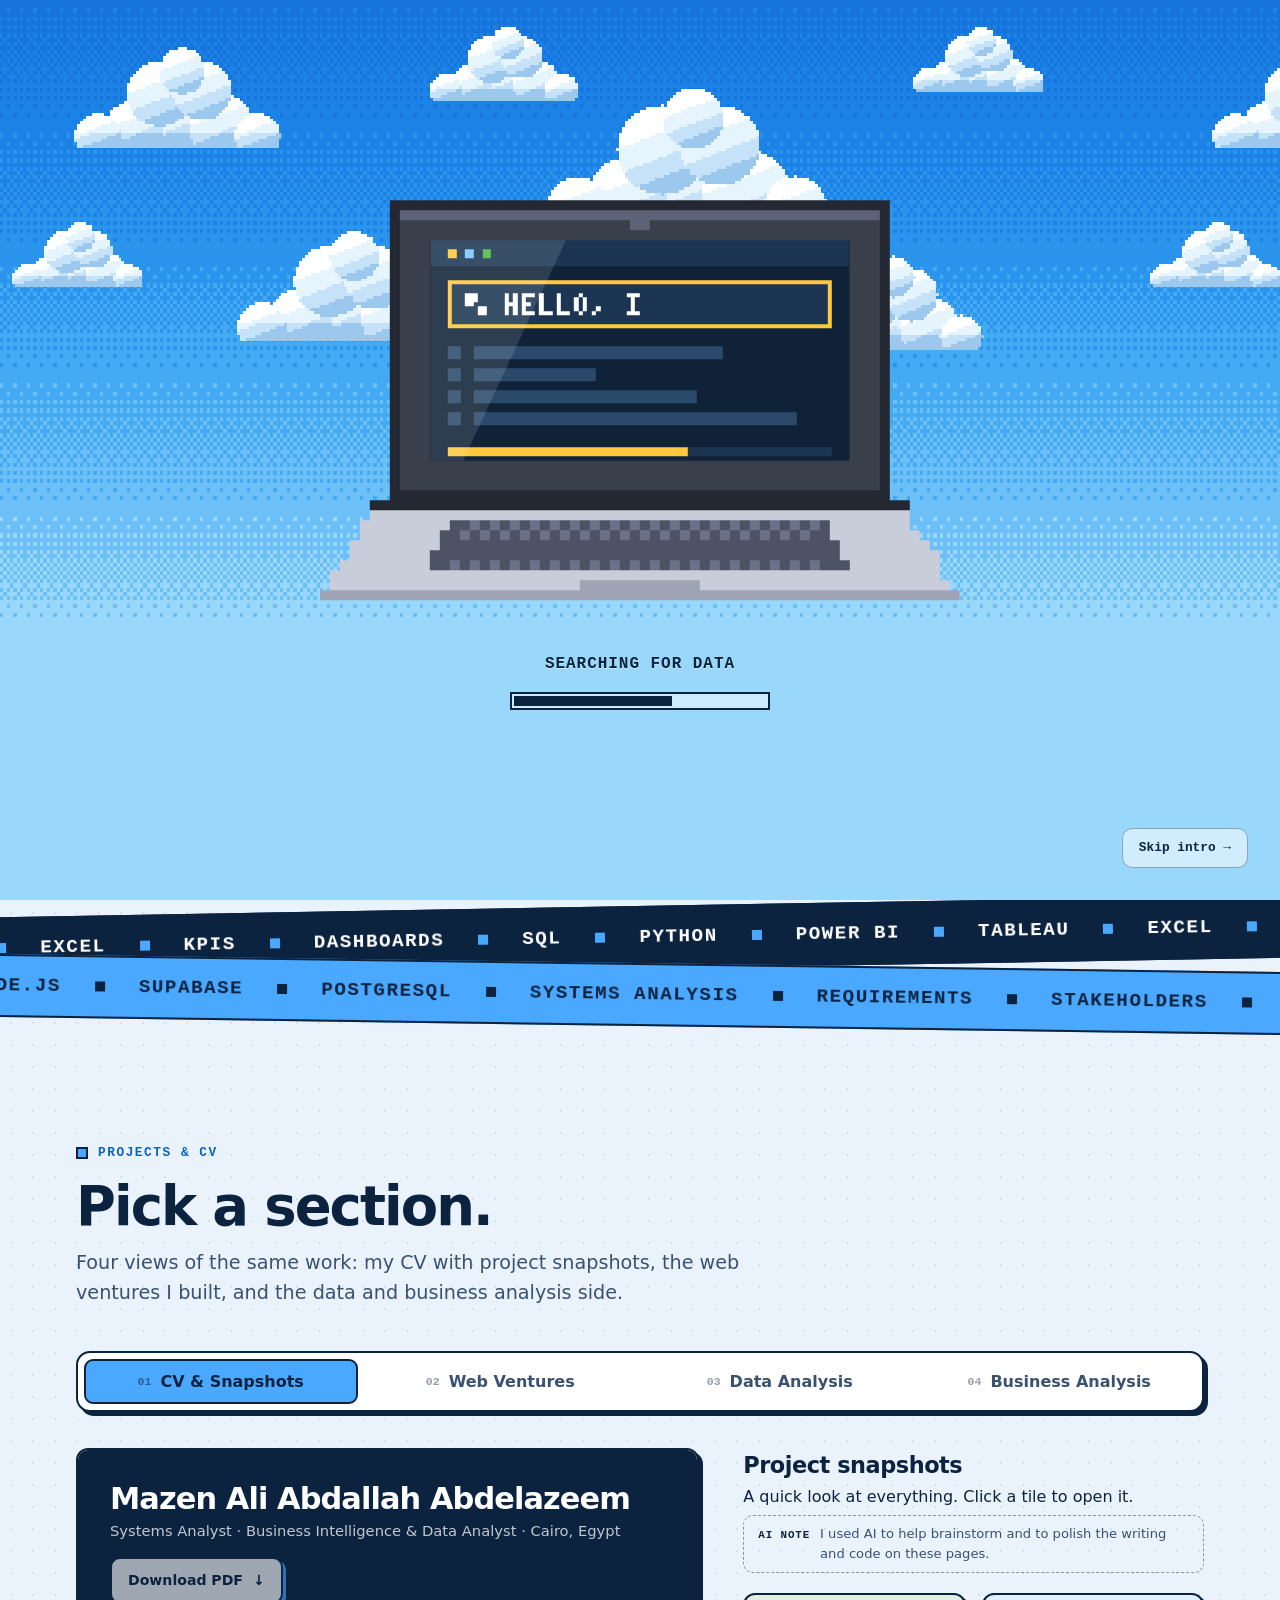
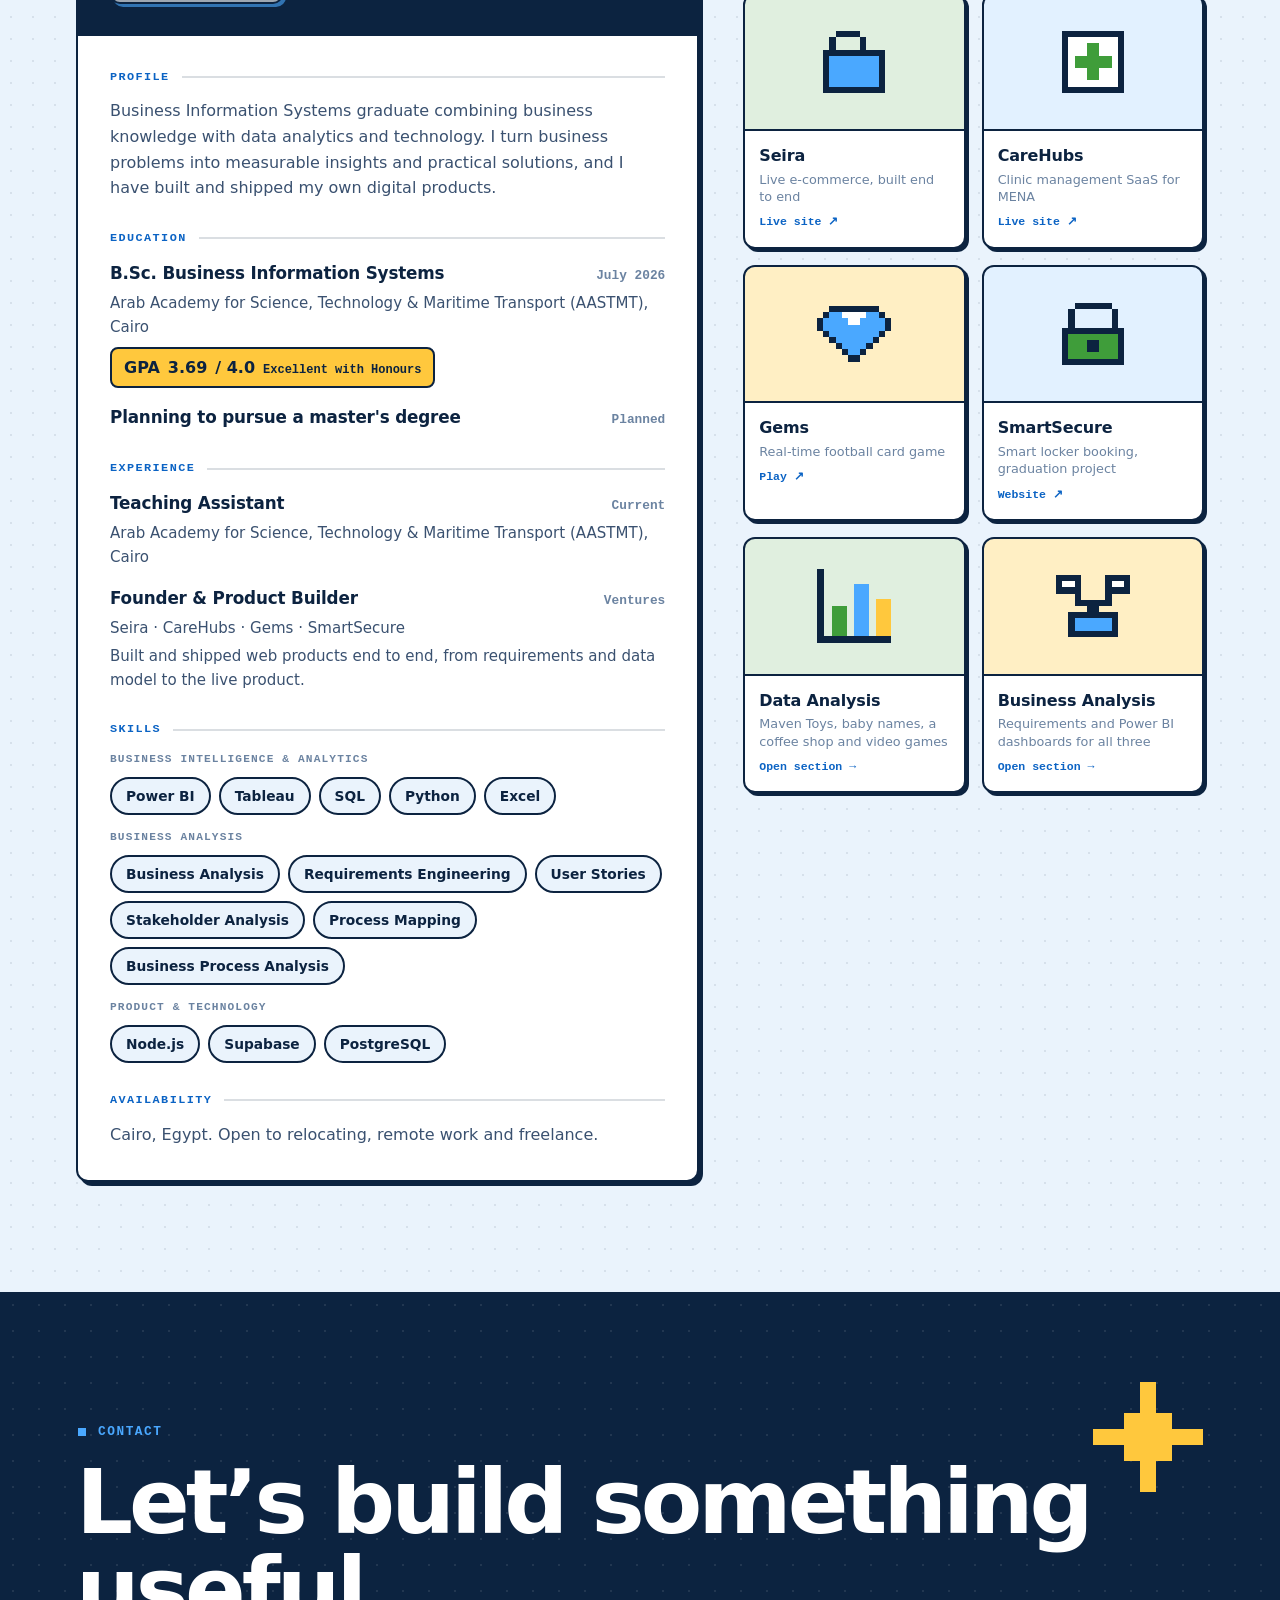
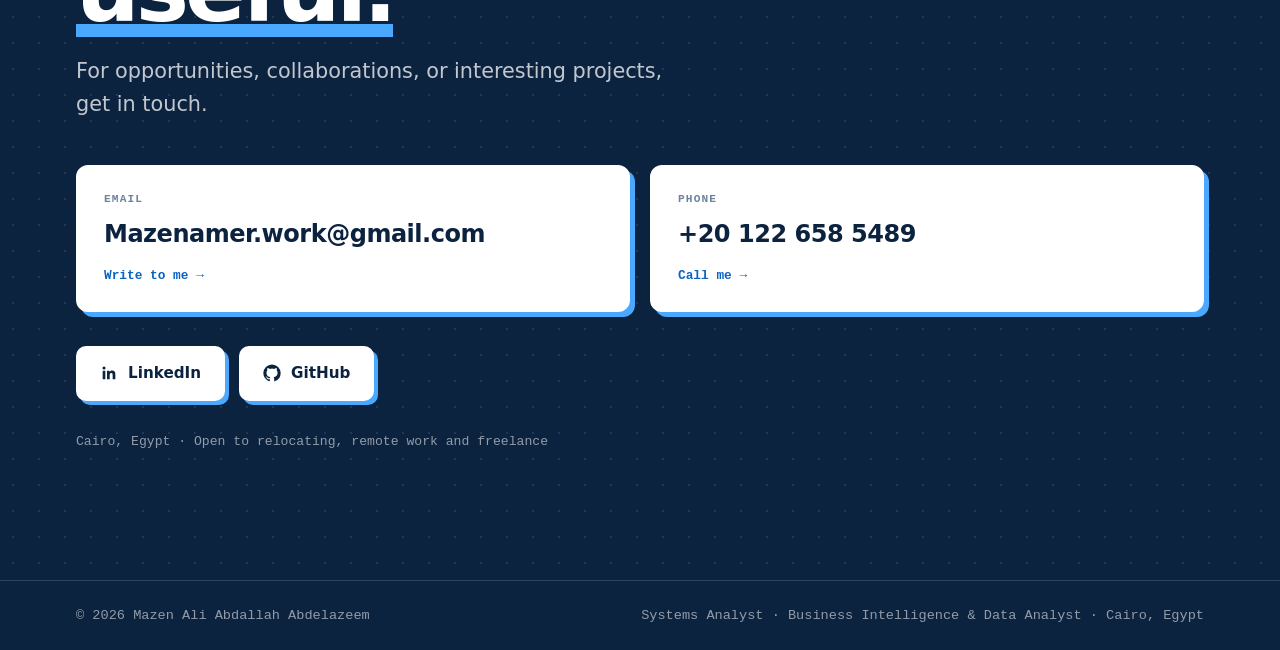
==== commit 9fbb686c: "Faster intro (about 4s instead of 10s) and Systems Analyst in the headline, title, CV and footer Co-" ====
--- a/index.html
+++ b/index.html
@@ -3,10 +3,10 @@
 <head>
 <meta charset="UTF-8">
 <meta name="viewport" content="width=device-width, initial-scale=1">
-<title>Mazen Ali Abdallah Abdelazeem | Business Intelligence & Data Analyst</title>
-<meta name="description" content="Business Intelligence & Data Analyst based in Cairo, Egypt. SQL, Python, Power BI and Tableau, backed by business analysis and hands-on product building. Open to work: relocating, remote and freelance.">
+<title>Mazen Ali Abdallah Abdelazeem | Systems Analyst, Business Intelligence & Data Analyst</title>
+<meta name="description" content="Systems Analyst and Business Intelligence & Data Analyst based in Cairo, Egypt. SQL, Python, Power BI and Tableau, backed by business analysis and hands-on product building. Open to work: relocating, remote and freelance.">
 <meta name="theme-color" content="#1a86e6">
-<meta property="og:title" content="Mazen Ali Abdallah Abdelazeem | Business Intelligence & Data Analyst">
+<meta property="og:title" content="Mazen Ali Abdallah Abdelazeem | Systems Analyst, Business Intelligence & Data Analyst">
 <meta property="og:description" content="Turning business questions into data-driven decisions and practical digital solutions.">
 <meta property="og:type" content="website">
 <link rel="icon" href="data:image/svg+xml,%3Csvg xmlns='http://www.w3.org/2000/svg' viewBox='0 0 16 16' shape-rendering='crispEdges'%3E%3Crect width='16' height='16' fill='%230c2340'/%3E%3Crect x='2' y='3' width='2' height='10' fill='%234aa8ff'/%3E%3Crect x='4' y='4' width='2' height='3' fill='%234aa8ff'/%3E%3Crect x='6' y='6' width='2' height='3' fill='%234aa8ff'/%3E%3Crect x='8' y='4' width='2' height='3' fill='%234aa8ff'/%3E%3Crect x='10' y='3' width='2' height='10' fill='%234aa8ff'/%3E%3C/svg%3E">
@@ -21,7 +21,7 @@
   if (!reduce) {
     d.classList.add('js-intro', 'locked');
     /* Safety net: if anything fails, reveal the page after 12s. */
-    setTimeout(function () { d.classList.remove('js-intro', 'locked'); }, 12000);
+    setTimeout(function () { d.classList.remove('js-intro', 'locked'); }, 8000);
   }
 })();
 </script>
@@ -666,7 +666,7 @@
   <div class="container">
     <div class="hero-copy">
       <p class="status h-item" style="--i:0"><i></i> Open to work</p>
-      <p class="hero-role h-item" style="--i:1">Business Intelligence &amp; Data Analyst</p>
+      <p class="hero-role h-item" style="--i:1">Systems Analyst · Business Intelligence &amp; Data Analyst</p>
       <h1 id="hero-title" data-split>Hello, I'm <span class="hl">Mazen.</span></h1>
       <p class="hero-name h-item" style="--i:3">Mazen Ali Abdallah Abdelazeem · Cairo, Egypt</p>
       <p class="hero-lead h-item" style="--i:4">I turn business questions into data-driven decisions and practical digital solutions.</p>
@@ -707,7 +707,7 @@
 <!-- ==================== MARQUEES (scroll-reactive) ==================== -->
 <div class="mq-wrap" aria-hidden="true">
 <div class="marquee"><div class="mq-track" data-dir="-1"><span>SQL</span><span>Python</span><span>Power BI</span><span>Tableau</span><span>Excel</span><span>KPIs</span><span>Dashboards</span><span>SQL</span><span>Python</span><span>Power BI</span><span>Tableau</span><span>Excel</span><span>KPIs</span><span>Dashboards</span></div></div>
-<div class="marquee"><div class="mq-track" data-dir="1"><span>Requirements</span><span>Stakeholders</span><span>User Stories</span><span>Process Mapping</span><span>Node.js</span><span>Supabase</span><span>PostgreSQL</span><span>Requirements</span><span>Stakeholders</span><span>User Stories</span><span>Process Mapping</span><span>Node.js</span><span>Supabase</span><span>PostgreSQL</span></div></div>
+<div class="marquee"><div class="mq-track" data-dir="1"><span>Systems Analysis</span><span>Requirements</span><span>Stakeholders</span><span>User Stories</span><span>Process Mapping</span><span>Node.js</span><span>Supabase</span><span>PostgreSQL</span><span>Systems Analysis</span><span>Requirements</span><span>Stakeholders</span><span>User Stories</span><span>Process Mapping</span><span>Node.js</span><span>Supabase</span><span>PostgreSQL</span></div></div>
 </div>
 
 <!-- ==================== PROJECTS AREA: FOUR SECTIONS AS SWAPPING TABS ==================== -->
@@ -739,7 +739,7 @@
             <div class="cv-top">
               <div>
                 <h3>Mazen Ali Abdallah Abdelazeem</h3>
-                <p>Business Intelligence &amp; Data Analyst · Cairo, Egypt</p>
+                <p>Systems Analyst · Business Intelligence &amp; Data Analyst · Cairo, Egypt</p>
               </div>
               <!-- EDIT CV PDF LINK HERE (put your file at assets/Mazen-CV.pdf, then set href and remove aria-disabled) -->
               <a class="btn" href="#" aria-disabled="true" tabindex="-1">Download PDF <span aria-hidden="true">↓</span></a>
@@ -1307,7 +1307,7 @@
 <footer>
   <div class="container">
     <span>© <span id="year">2026</span> Mazen Ali Abdallah Abdelazeem</span>
-    <span>Business Intelligence &amp; Data Analyst · Cairo, Egypt</span>
+    <span>Systems Analyst · Business Intelligence &amp; Data Analyst · Cairo, Egypt</span>
   </div>
 </footer>
 
@@ -2362,16 +2362,16 @@
   }
 
   /* what the laptop types while the page loads: keywords from my work, then a greeting */
-  var PH_CORE = ['DATA', 'SQL QUERIES', 'POWER BI', 'PYTHON', 'DASHBOARDS'];
+  var PH_CORE = ['SYSTEMS ANALYSIS', 'SQL', 'POWER BI', 'PYTHON'];
   var PH_MORE = ['KPIS', 'TABLEAU', 'PROCESS MAPS', 'REQUIREMENTS'];   /* only used if loading takes longer */
   var PH_FINAL = "HELLO, I'M MAZEN";
-  var TY = { per: 52, hold: 420, erase: 22, finalHold: 650 }, TL = { wipe: 500, growStart: 300, grow: 1000, fly: 1500 };
+  var TY = { per: 30, hold: 160, erase: 12, finalHold: 350 }, TL = { wipe: 280, growStart: 150, grow: 550, fly: 900 };
   var eng = null, phraseCount = 0, moreIdx = 0, loaded = document.readyState === 'complete', wipeAt = 0;
   window.addEventListener('load', function () { loaded = true; });
   function nextPhrase(now) {
     var text, kind = 'normal';
     if (phraseCount < PH_CORE.length) text = PH_CORE[phraseCount];
-    else if (loaded || now - introStart > 9000) { text = PH_FINAL; kind = 'final'; }
+    else if (loaded || now - introStart > 4500) { text = PH_FINAL; kind = 'final'; }
     else text = PH_MORE[moreIdx++ % PH_MORE.length];
     eng = { text: text, t0: now, kind: kind, seed: phraseCount + 1 }; phraseCount++;
   }
@@ -2390,7 +2390,7 @@
       if (!eng) nextPhrase(now);
       var st = engState(now);
       if (!st) { if (eng.kind === 'final') wipeAt = now; else { nextPhrase(now); st = engState(now); } }
-      if (!wipeAt) { st.progress = Math.min(.94, pt / 6800); drawTerminal(st); return; }
+      if (!wipeAt) { st.progress = Math.min(.94, pt / 3200); drawTerminal(st); return; }
     }
     var wt = now - wipeAt;
     if (wt < TL.wipe) {
@@ -2429,14 +2429,14 @@
     if (instant || reduce) { drawDash(0, 1); cleanupIntro(); return; }
     drawDash(0, 1);
     capText.innerHTML = 'insight found'; bar.style.width = '100%';
-    pcWrap.style.transition = 'transform 1.3s cubic-bezier(.65,0,.2,1)';
+    pcWrap.style.transition = 'transform .9s cubic-bezier(.65,0,.2,1)';
     pcWrap.style.transform = 'translate(0,0) scale(1)';
     intro.classList.add('leaving');
-    setTimeout(function () { body.classList.add('ready'); root.classList.add('ready'); }, 650);
+    setTimeout(function () { body.classList.add('ready'); root.classList.add('ready'); }, 450);
     var ended = false;
     function end() { if (ended) return; ended = true; cleanupIntro(); }
     pcWrap.addEventListener('transitionend', function (e) { if (e.target === pcWrap) end(); });
-    setTimeout(end, 1700);
+    setTimeout(end, 1200);
   }
   function startIntro() {
     if (reduce) { drawDash(0, 1); finishIntro(true); return; }
@@ -2455,9 +2455,9 @@
       frameIntro(now);
       var mi = phraseCount === 0 ? 0 : (wipeAt ? 2 : 1);
       if (mi !== lastMsg) { lastMsg = mi; capText.innerHTML = MSGS[mi] + '<span class="dots"></span>'; }
-      bar.style.width = (wipeAt ? 100 : Math.min(94, pt / 6800 * 100)) + '%';
+      bar.style.width = (wipeAt ? 100 : Math.min(94, pt / 3200 * 100)) + '%';
       if (wipeAt && now - wipeAt >= TL.fly) finishIntro(false);
-      else if (pt > 16000) finishIntro(false);
+      else if (pt > 8000) finishIntro(false);
     } else if (mode === 'dash' && heroVisible && !reduce) {
       drawDash(now, 1);
     }
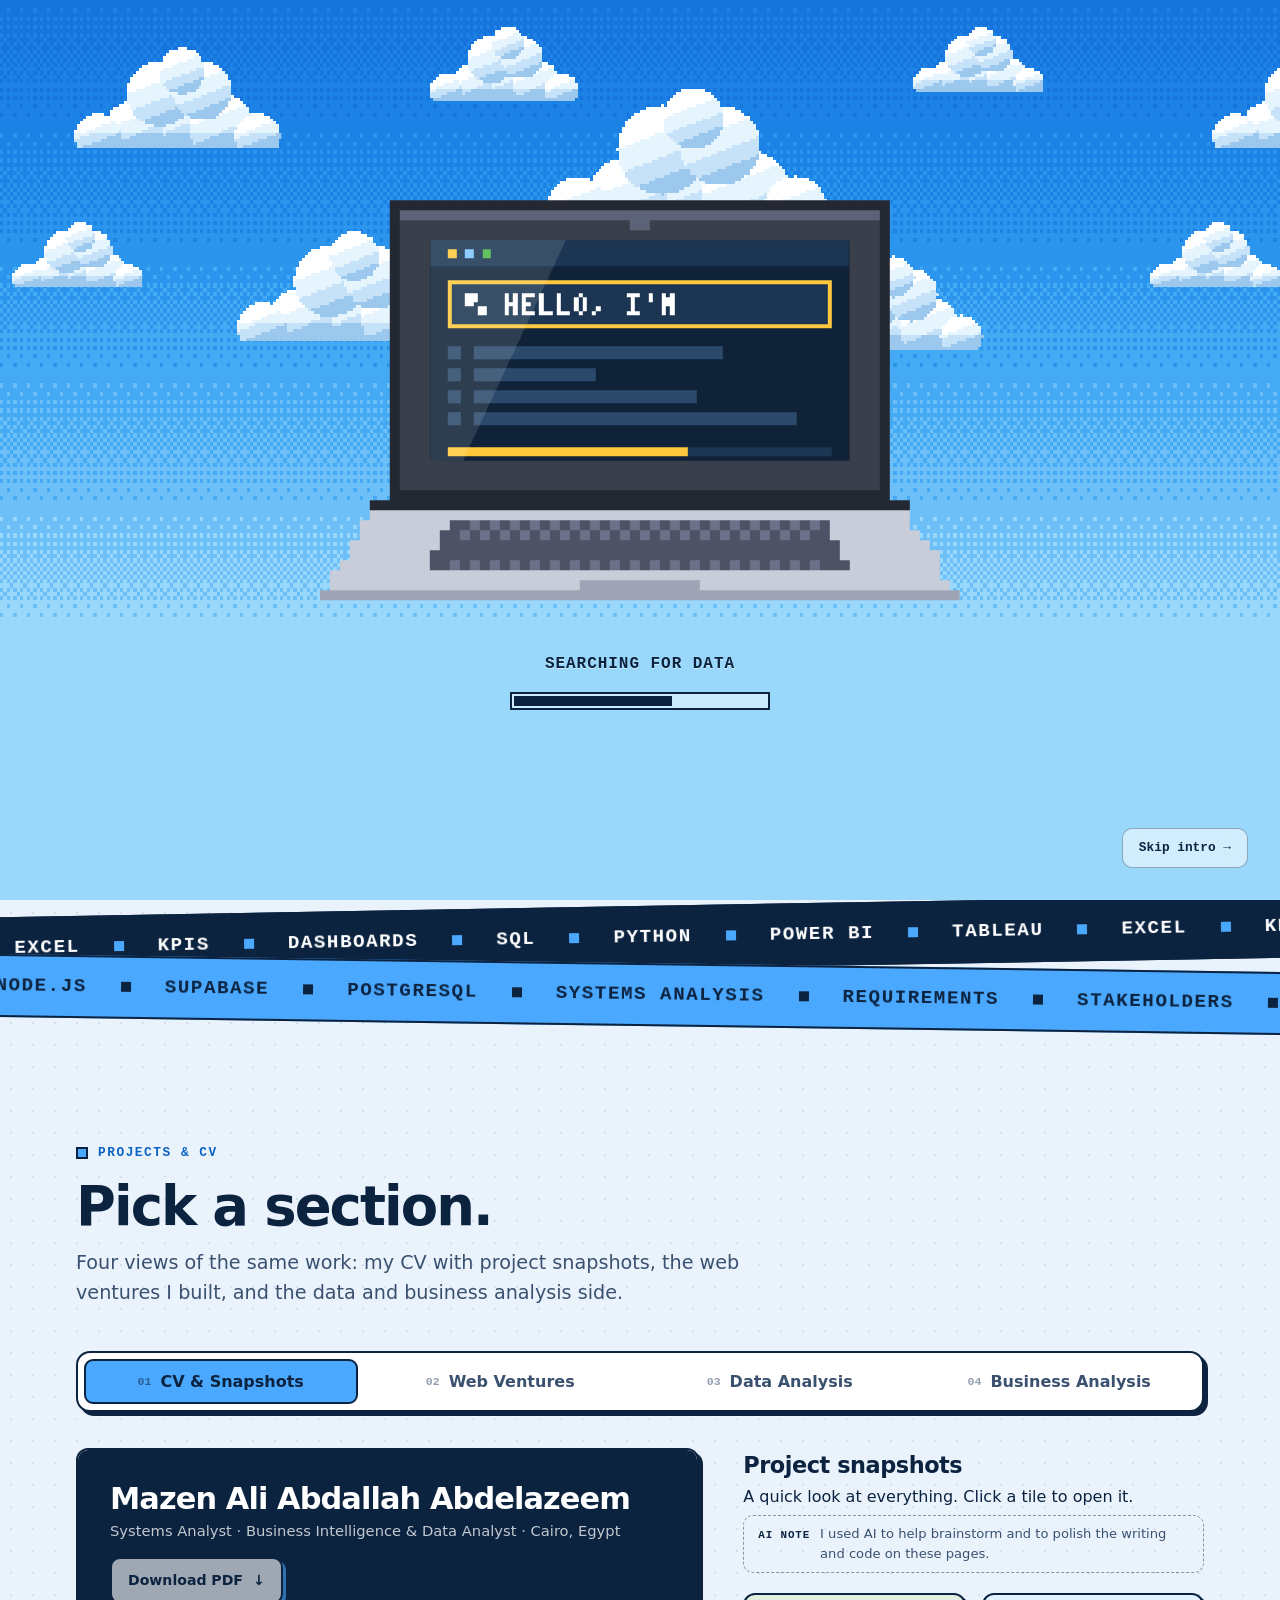
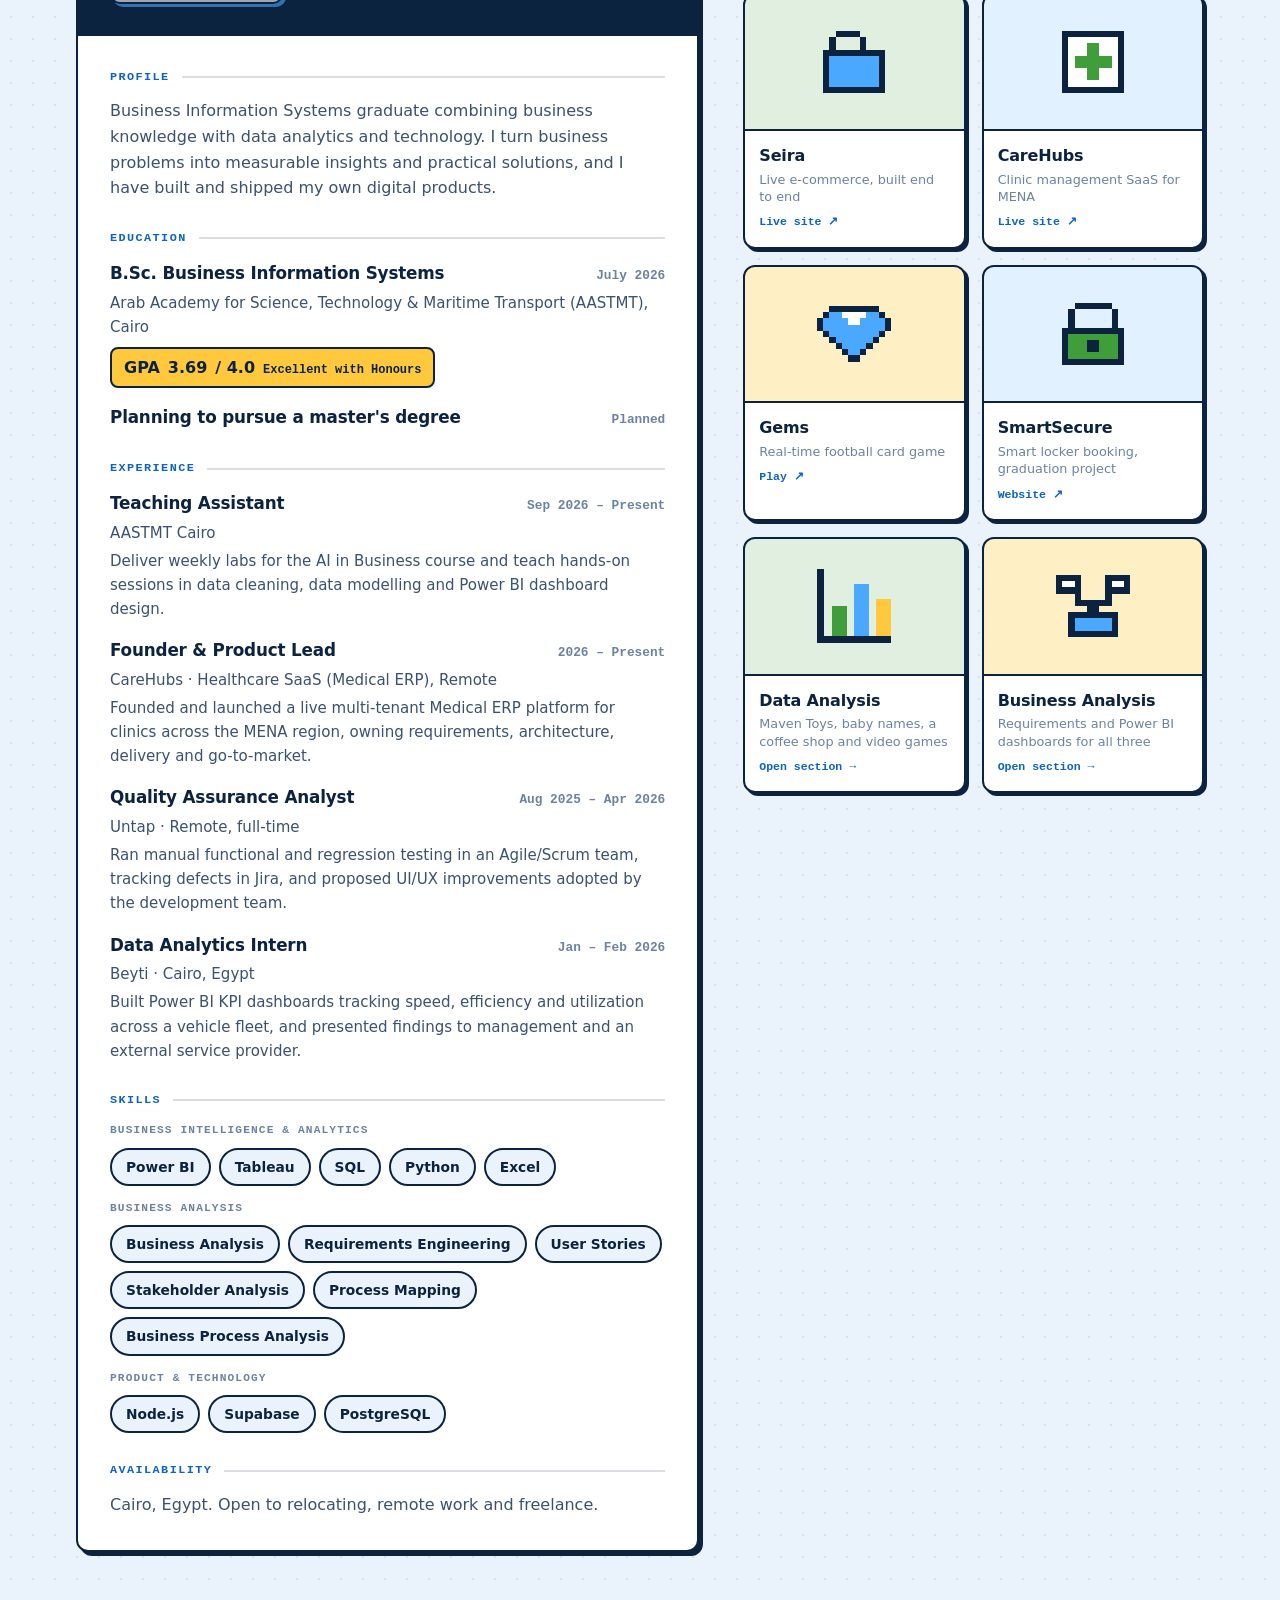
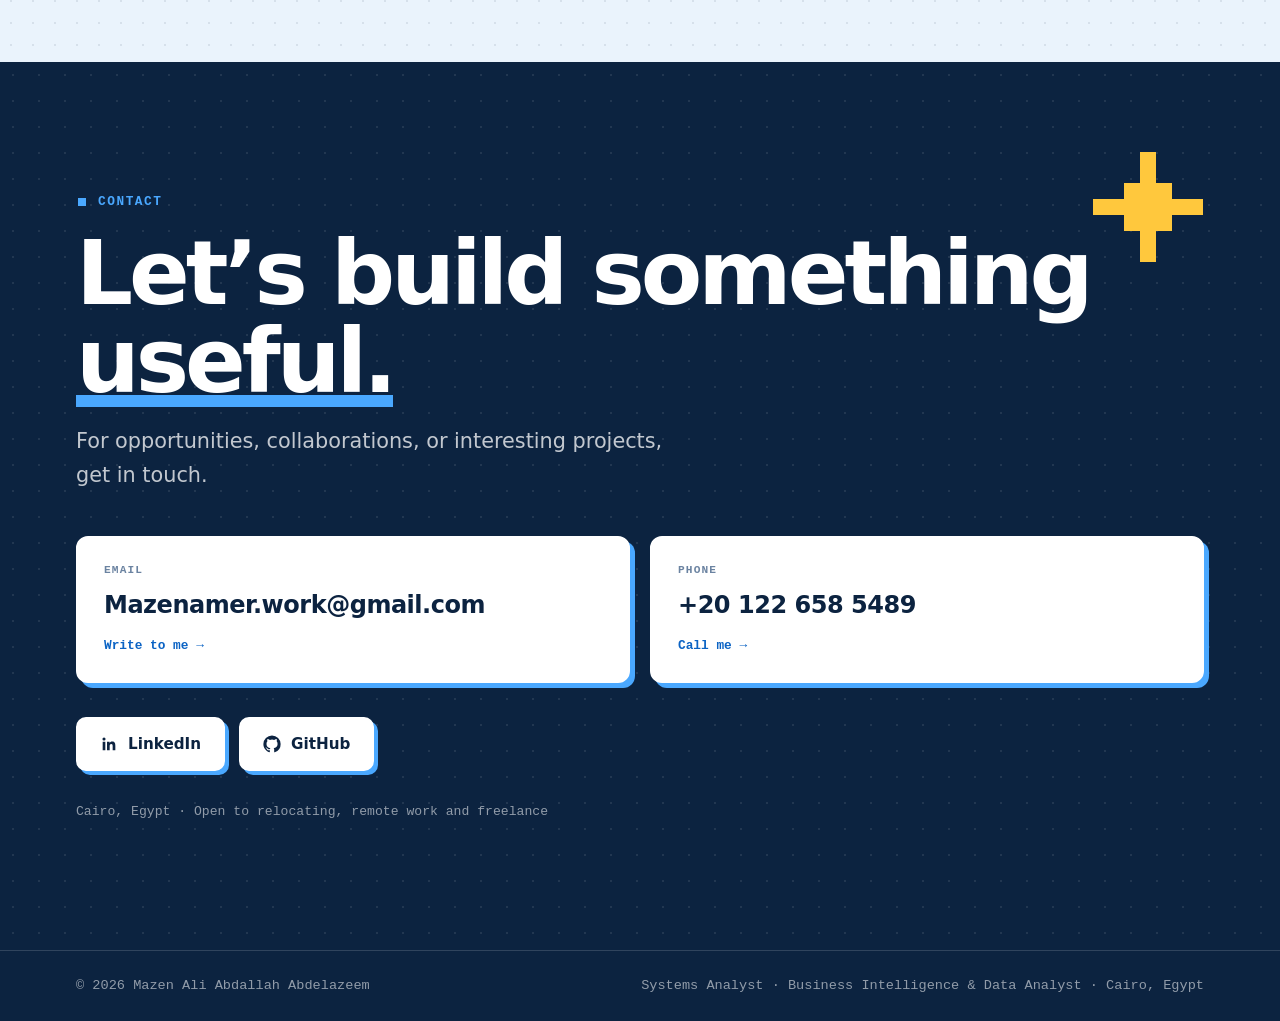
==== commit cb7ee5fa: "Add Beyti, Untap and CareHubs to CV experience; CareHubs as only founder role Co-Authored-By: Claude" ====
--- a/index.html
+++ b/index.html
@@ -692,7 +692,7 @@
     <li class="task on"><small><i></i>Education</small><b>B.Sc. Business Information Systems, GPA 3.75/4.0 · Planning a master's</b></li>
     <li class="task"><small><i></i>Teaching</small><b>Teaching Assistant at AASTMT Cairo</b></li>
     <li class="task"><small><i></i>Toolkit</small><b>SQL · Python · Power BI · Tableau</b></li>
-    <li class="task"><small><i></i>Ventures</small><b>Seira · CareHubs · Gems · SmartSecure</b></li>
+    <li class="task"><small><i></i>Founder</small><b>CareHubs · Medical ERP SaaS</b></li>
   </ul>
 
   <!-- Pixel laptop. The intro scales this up, then flies it back to this spot. -->
@@ -763,13 +763,24 @@
               <div class="cv-sec">
                 <h4>Experience</h4>
                 <div class="cv-item">
-                  <div class="row"><h5>Teaching Assistant</h5><span class="when"><!-- EDIT DATES HERE -->Current</span></div>
-                  <p class="where">Arab Academy for Science, Technology &amp; Maritime Transport (AASTMT), Cairo</p>
+                  <div class="row"><h5>Teaching Assistant</h5><span class="when">Sep 2026 – Present</span></div>
+                  <p class="where">AASTMT Cairo</p>
+                  <p>Deliver weekly labs for the AI in Business course and teach hands-on sessions in data cleaning, data modelling and Power BI dashboard design.</p>
                 </div>
                 <div class="cv-item">
-                  <div class="row"><h5>Founder &amp; Product Builder</h5><span class="when"><!-- EDIT DATES HERE -->Ventures</span></div>
-                  <p class="where">Seira · CareHubs · Gems · SmartSecure</p>
-                  <p>Built and shipped web products end to end, from requirements and data model to the live product.</p>
+                  <div class="row"><h5>Founder &amp; Product Lead</h5><span class="when">2026 – Present</span></div>
+                  <p class="where">CareHubs · Healthcare SaaS (Medical ERP), Remote</p>
+                  <p>Founded and launched a live multi-tenant Medical ERP platform for clinics across the MENA region, owning requirements, architecture, delivery and go-to-market.</p>
+                </div>
+                <div class="cv-item">
+                  <div class="row"><h5>Quality Assurance Analyst</h5><span class="when">Aug 2025 – Apr 2026</span></div>
+                  <p class="where">Untap · Remote, full-time</p>
+                  <p>Ran manual functional and regression testing in an Agile/Scrum team, tracking defects in Jira, and proposed UI/UX improvements adopted by the development team.</p>
+                </div>
+                <div class="cv-item">
+                  <div class="row"><h5>Data Analytics Intern</h5><span class="when">Jan – Feb 2026</span></div>
+                  <p class="where">Beyti · Cairo, Egypt</p>
+                  <p>Built Power BI KPI dashboards tracking speed, efficiency and utilization across a vehicle fleet, and presented findings to management and an external service provider.</p>
                 </div>
               </div>
               <div class="cv-sec">
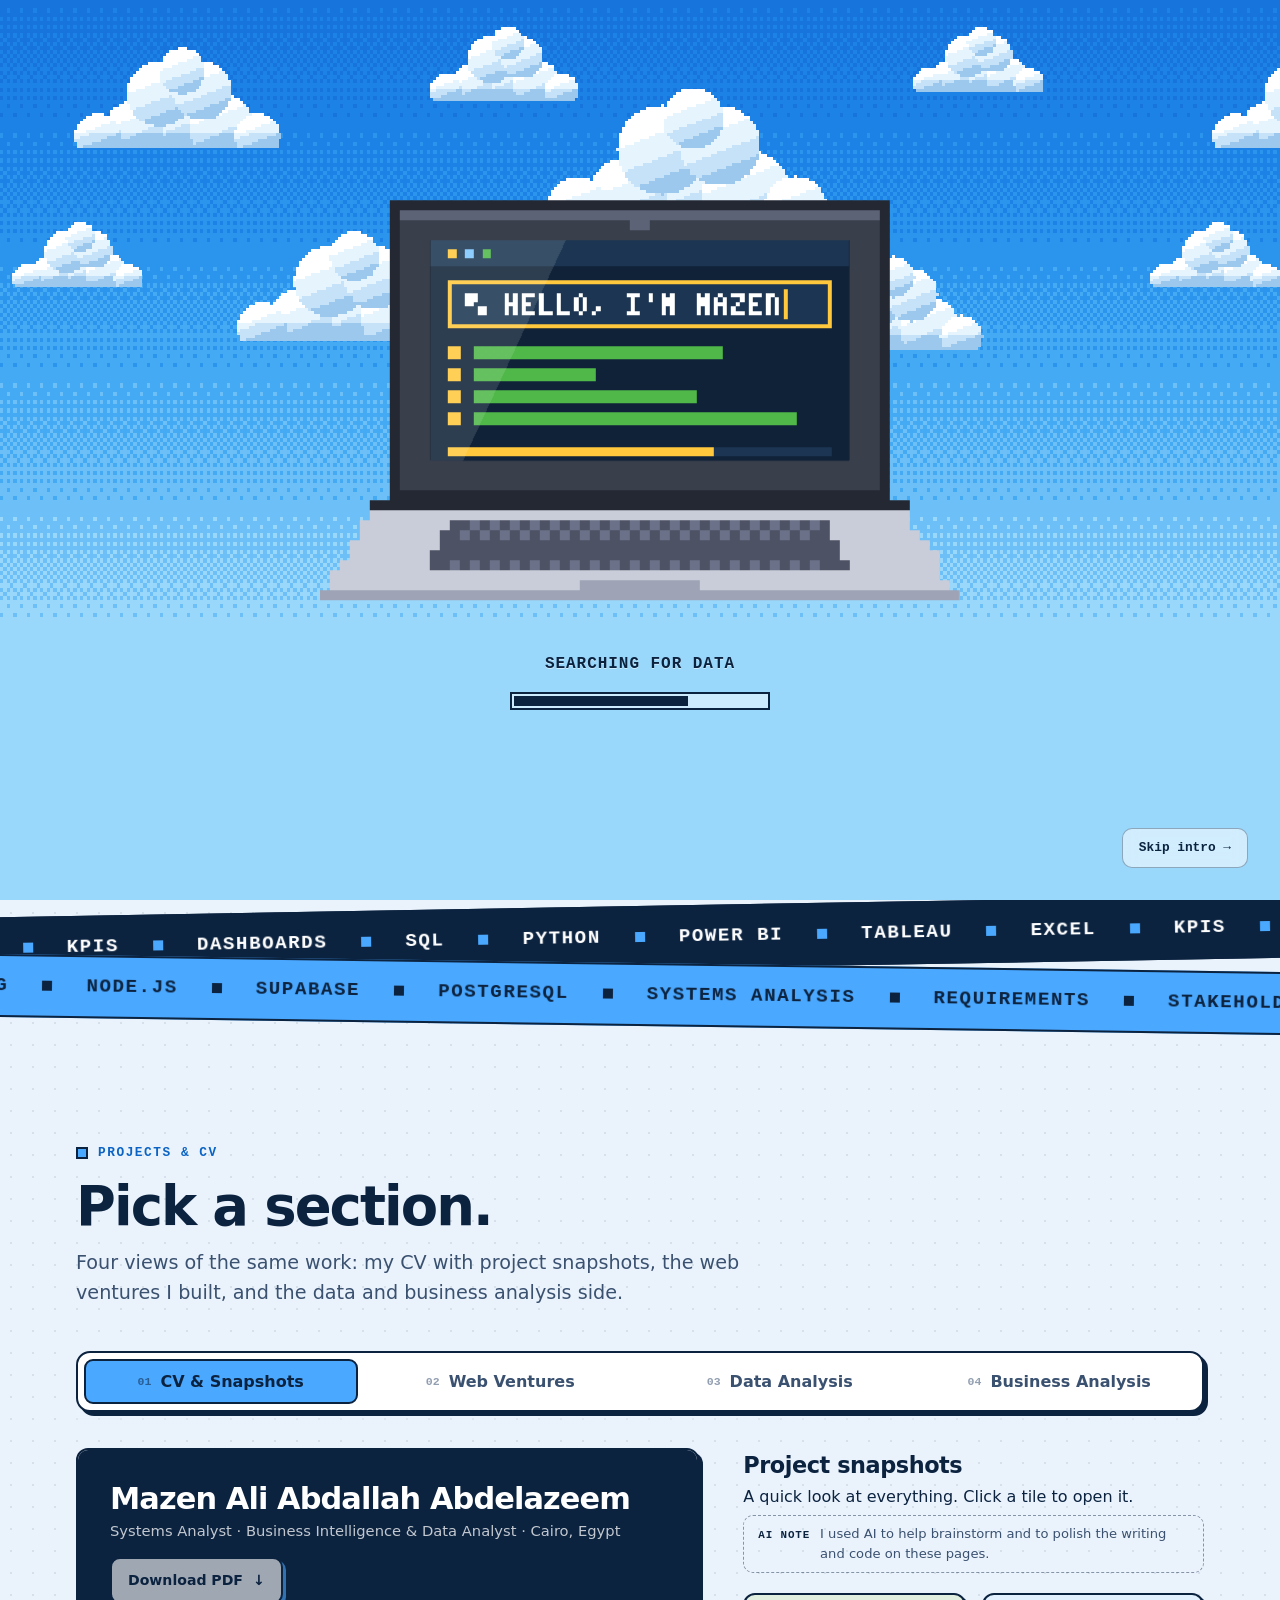
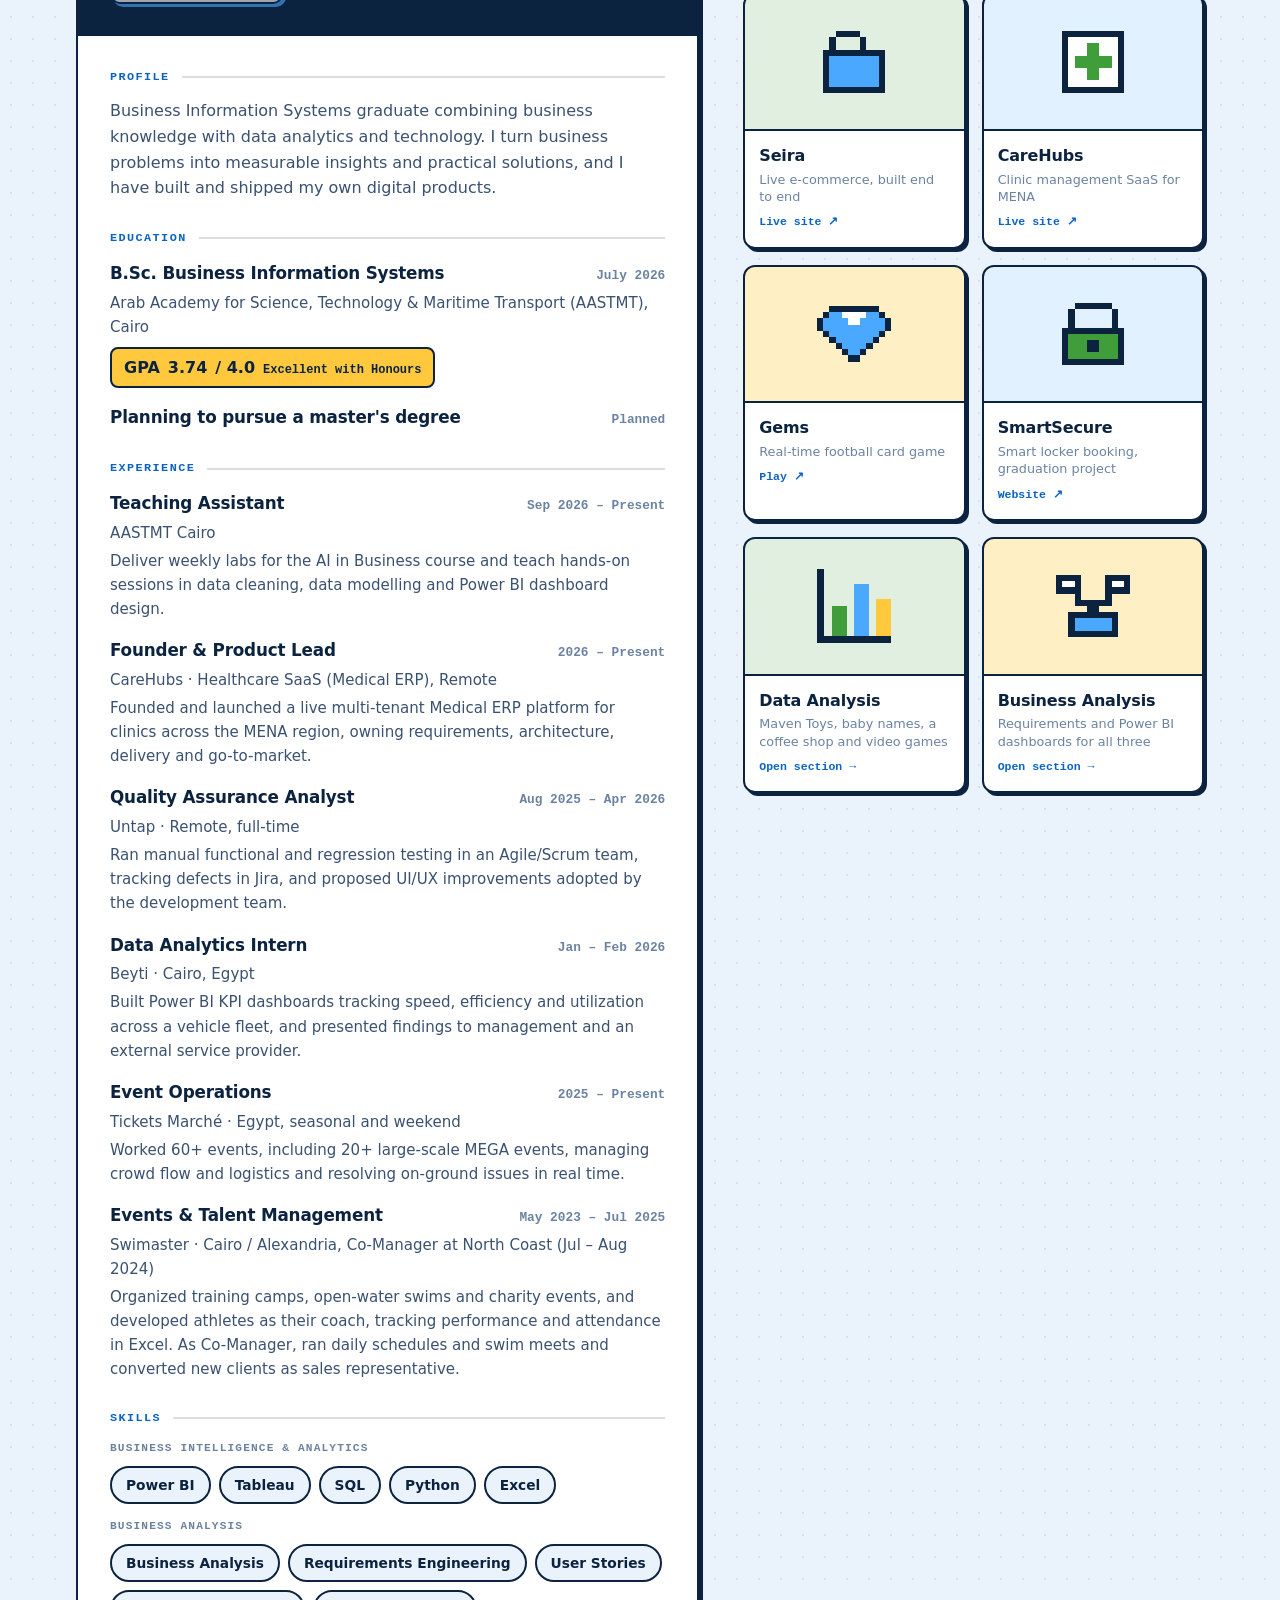
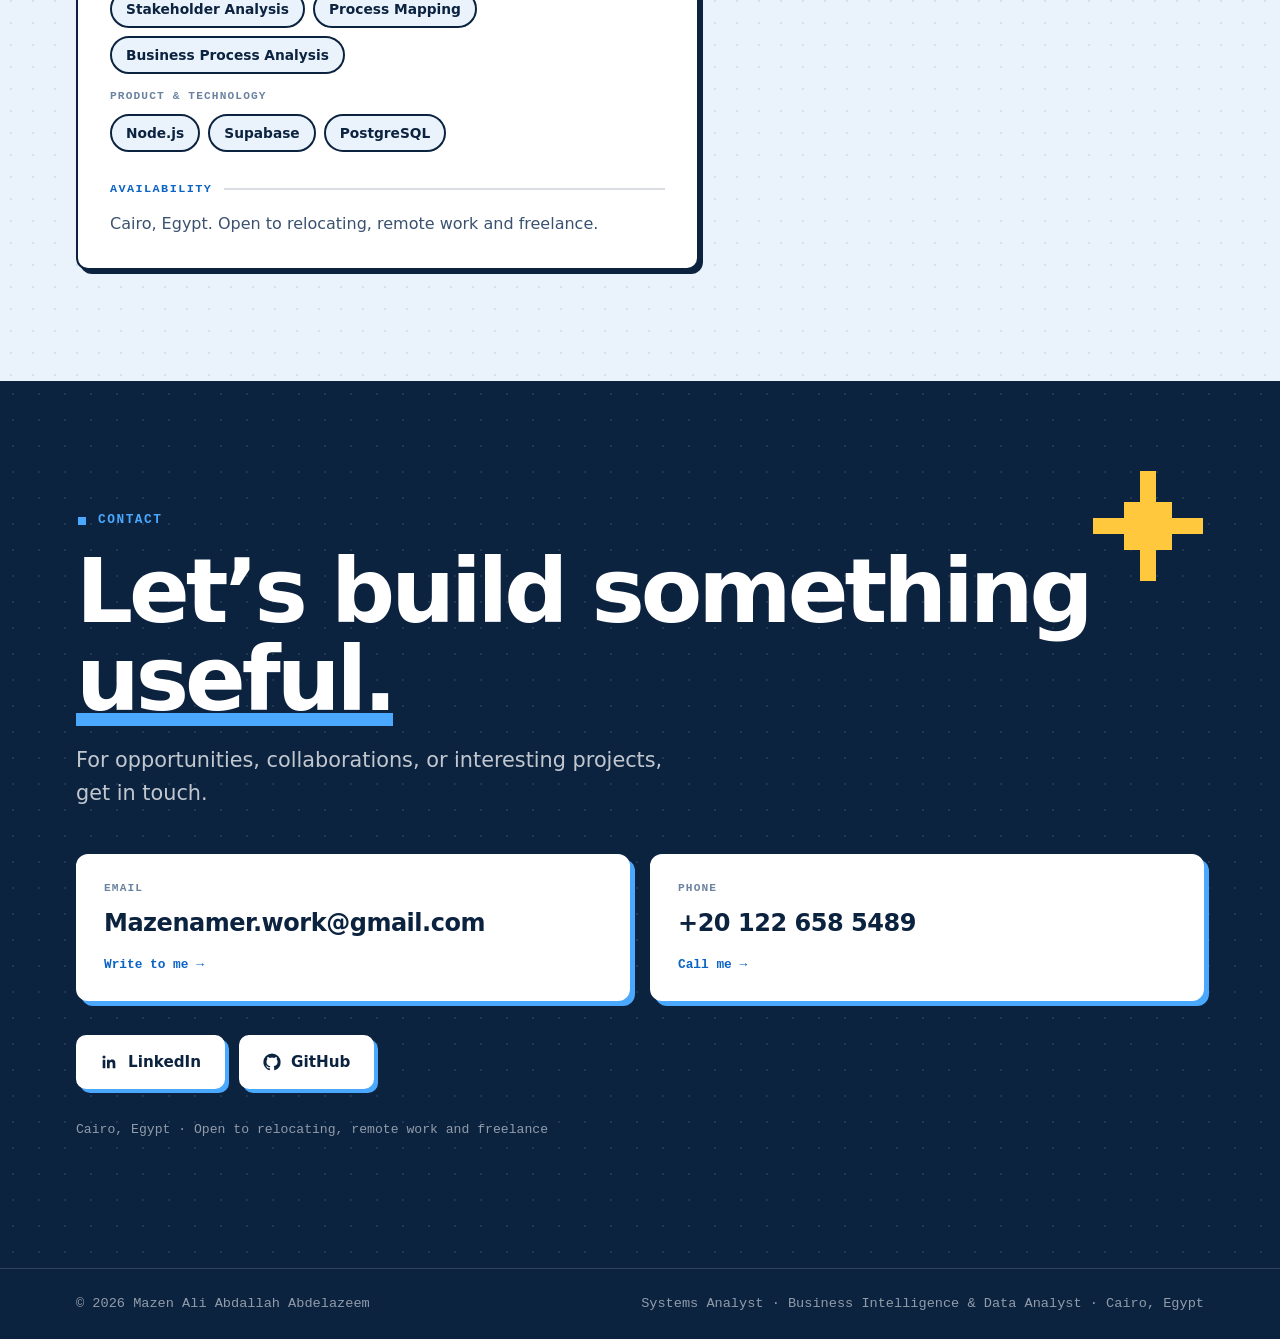
==== commit d0d017ad: "Add Tickets Marche and Swimaster to CV experience Co-Authored-By: Claude Sonnet 5.5 <noreply@anthrop" ====
--- a/index.html
+++ b/index.html
@@ -782,6 +782,16 @@
                   <p class="where">Beyti · Cairo, Egypt</p>
                   <p>Built Power BI KPI dashboards tracking speed, efficiency and utilization across a vehicle fleet, and presented findings to management and an external service provider.</p>
                 </div>
+                <div class="cv-item">
+                  <div class="row"><h5>Event Operations</h5><span class="when">2025 – Present</span></div>
+                  <p class="where">Tickets Marché · Egypt, seasonal and weekend</p>
+                  <p>Worked 60+ events, including 20+ large-scale MEGA events, managing crowd flow and logistics and resolving on-ground issues in real time.</p>
+                </div>
+                <div class="cv-item">
+                  <div class="row"><h5>Events &amp; Talent Management</h5><span class="when">May 2023 – Jul 2025</span></div>
+                  <p class="where">Swimaster · Cairo / Alexandria, Co-Manager at North Coast (Jul – Aug 2024)</p>
+                  <p>Organized training camps, open-water swims and charity events, and developed athletes as their coach, tracking performance and attendance in Excel. As Co-Manager, ran daily schedules and swim meets and converted new clients as sales representative.</p>
+                </div>
               </div>
               <div class="cv-sec">
                 <h4>Skills</h4>
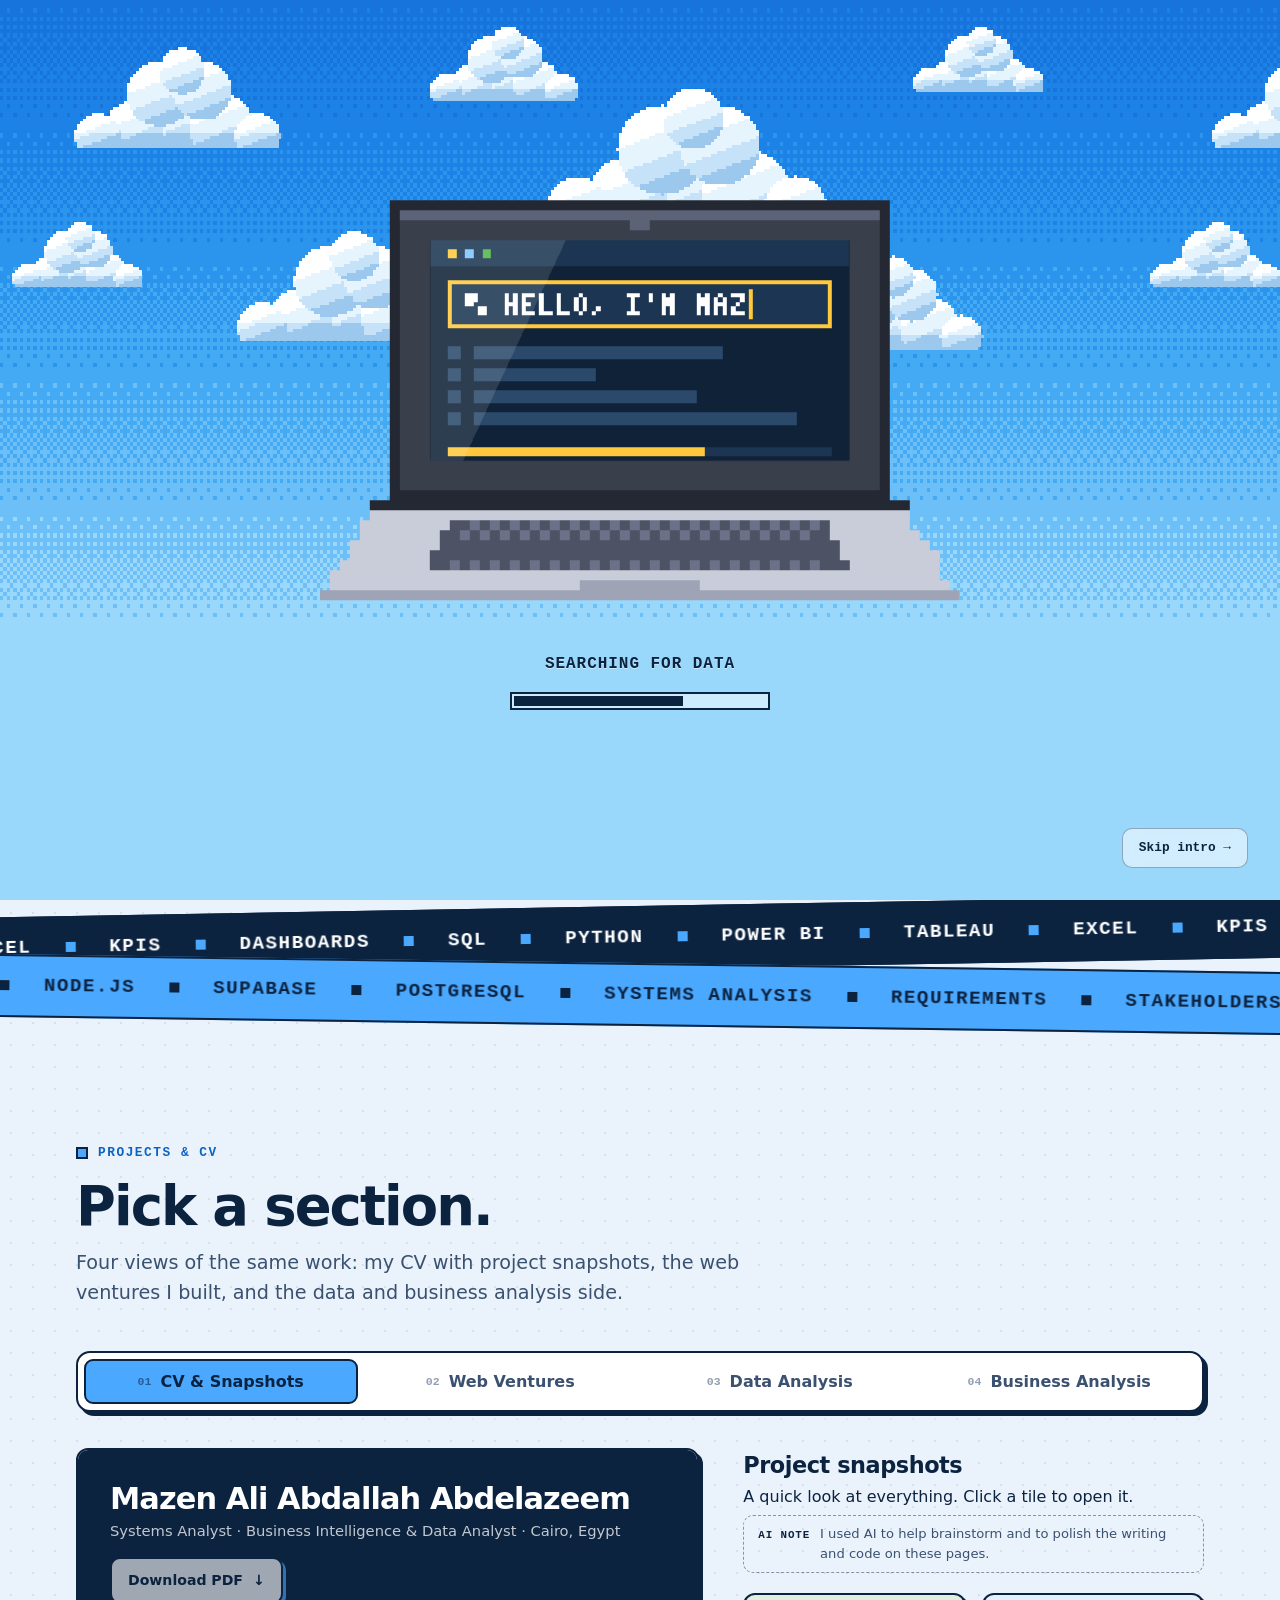
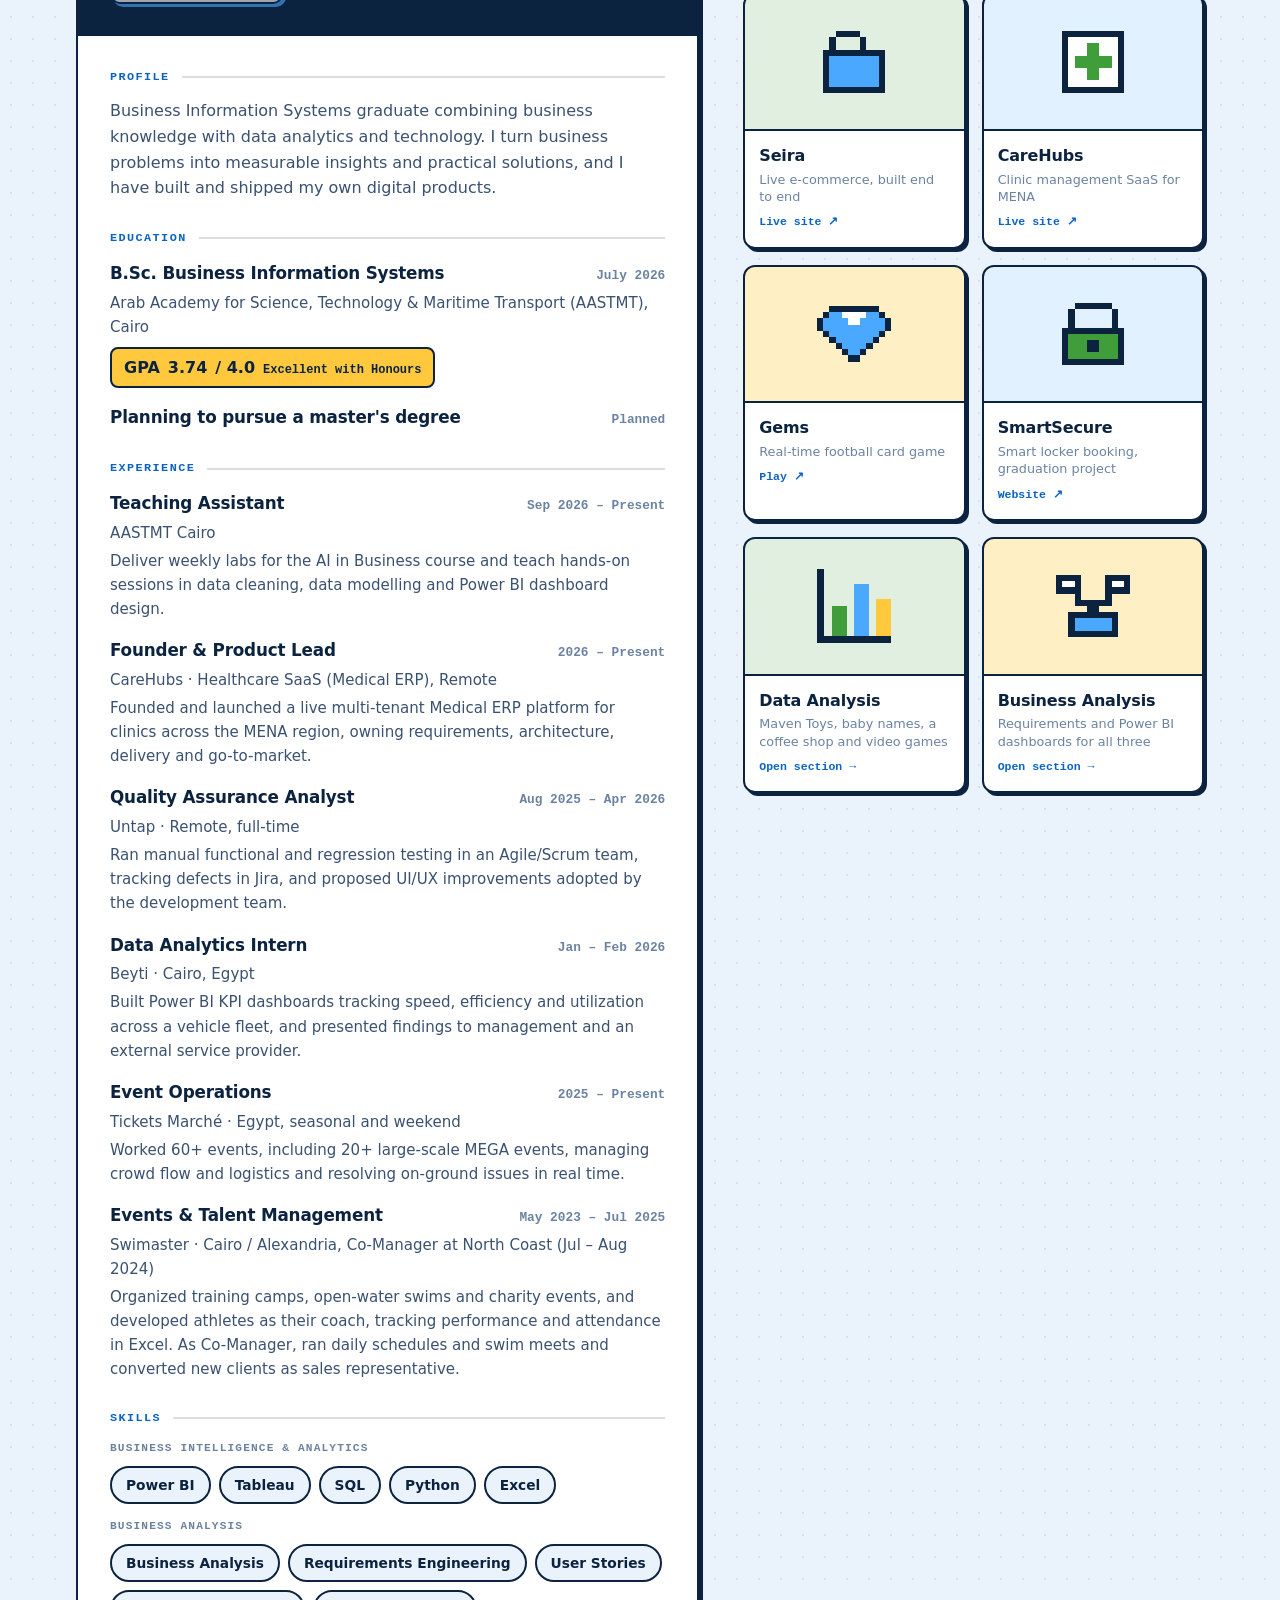
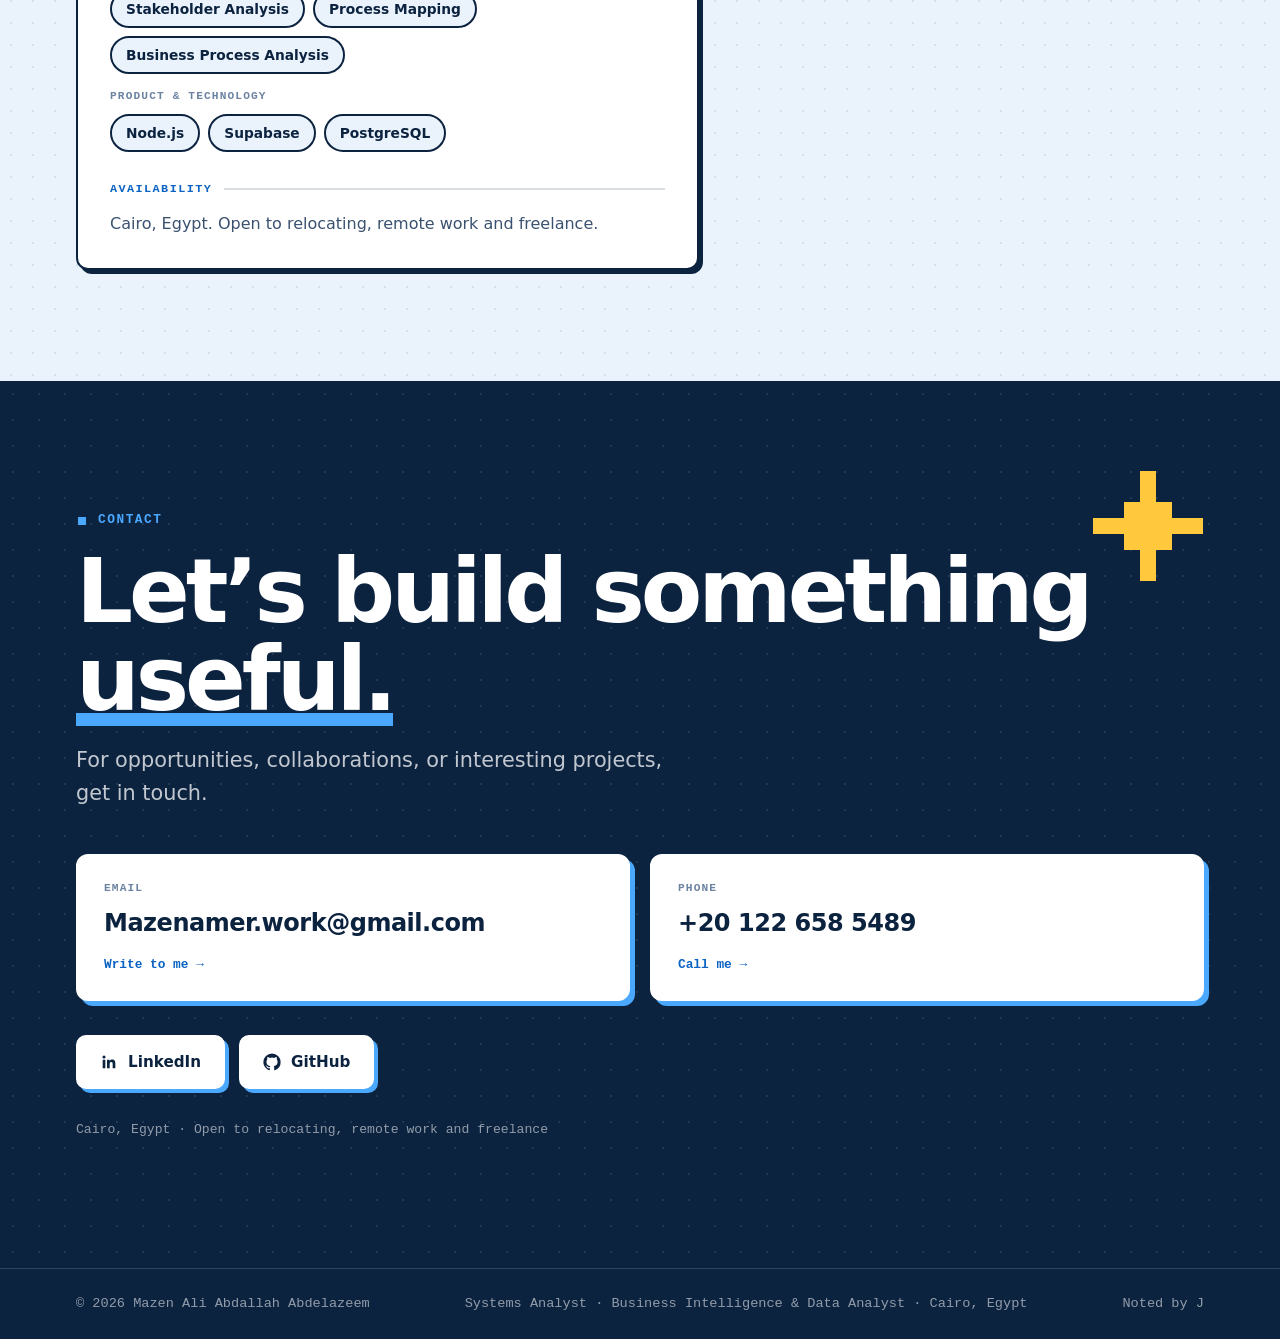
==== commit 14261b59: "Add 'Noted by J' to footer Co-Authored-By: Claude Sonnet 5.5 <noreply@anthropic.com> Claude-Session:" ====
--- a/index.html
+++ b/index.html
@@ -1329,6 +1329,7 @@
   <div class="container">
     <span>© <span id="year">2026</span> Mazen Ali Abdallah Abdelazeem</span>
     <span>Systems Analyst · Business Intelligence &amp; Data Analyst · Cairo, Egypt</span>
+    <span>Noted by J</span>
   </div>
 </footer>
 
